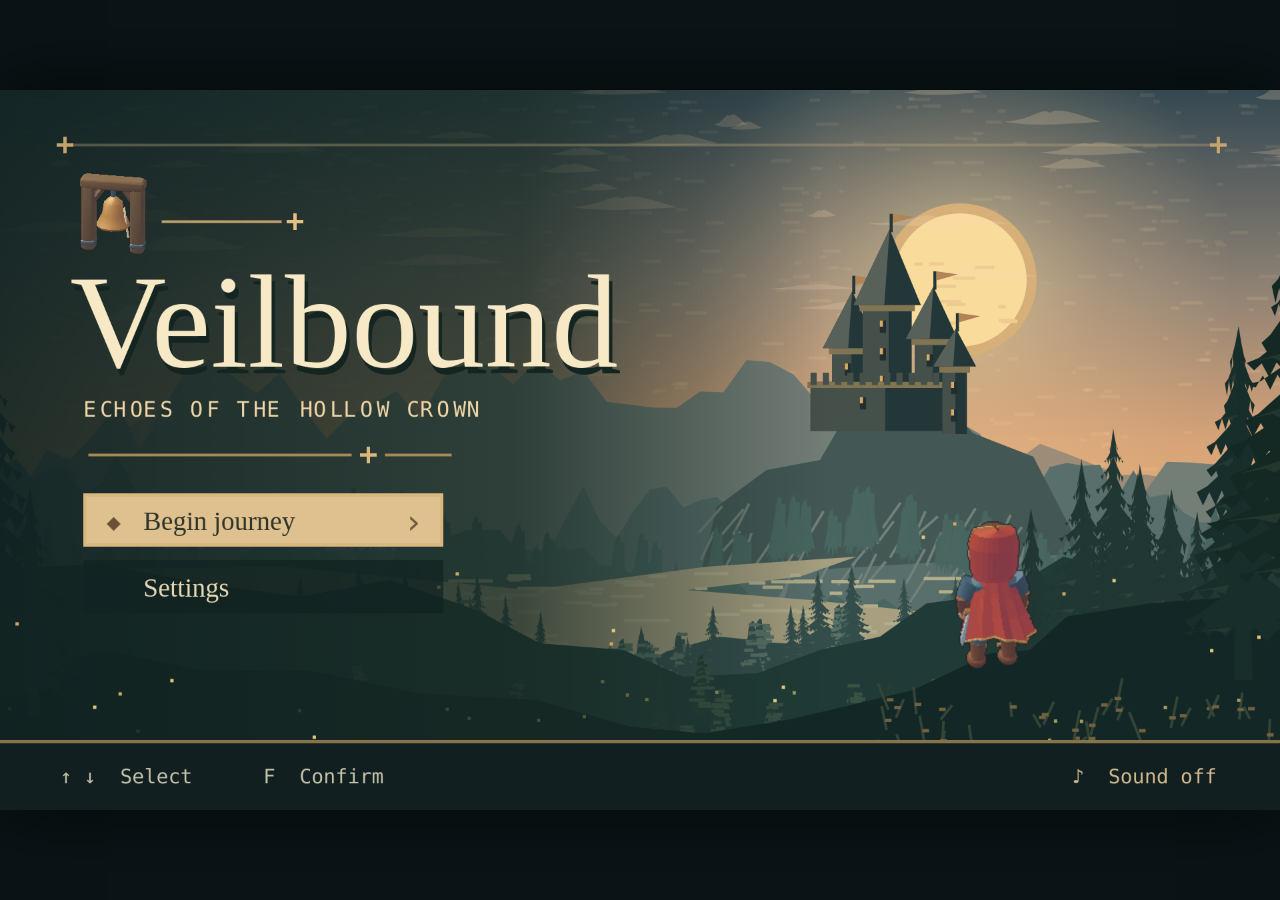
==== play/index.html @ 4f2dce42 "Publish Veilbound adventure and playable GitHub Pages site" ====
<!doctype html>
<html lang="en">
  <head>
    <meta charset="utf-8" />
    <meta
      name="viewport"
      content="width=device-width,initial-scale=1,viewport-fit=cover"
    />
    <meta name="theme-color" content="#10191c" />
    <title>Veilbound · Echoes of the Hollow Crown</title>
    <style>
      * {
        box-sizing: border-box;
      }
      html,
      body {
        margin: 0;
        width: 100%;
        height: 100%;
        background: #0a1316;
        color: #f1e4c2;
        overflow: hidden;
      }
      body {
        display: grid;
        place-items: center;
      }
      main {
        position: relative;
        width: min(100vw, 177.7778dvh);
        aspect-ratio: 16/9;
        box-shadow: 0 0 70px #0009;
      }
      #game {
        width: 100%;
        height: 100%;
        display: block;
        image-rendering: auto;
        touch-action: none;
        outline: none;
      }
      #hud-settings {
        position: absolute;
        left: 71.3%;
        top: 0;
        width: 6.4%;
        height: 12%;
        background: transparent;
        border: 1px solid transparent;
        border-radius: 4px;
        cursor: pointer;
      }
      #hud-settings:hover {
        background: #e7cb8f12;
      }
      #hud-settings:focus-visible {
        outline: 2px solid #e7cb8f;
        outline-offset: -3px;
      }
      #touch {
        display: none;
        position: fixed;
        inset: auto 1vw 1vh;
        pointer-events: none;
        justify-content: space-between;
        align-items: end;
      }
      #touch section {
        display: grid;
        grid-template-columns: repeat(3, min(11vw, 52px));
        gap: 2px;
      }
      #touch button {
        touch-action: none;
        pointer-events: auto;
        height: min(11vw, 48px);
        color: #fff4cd;
        background: #162328c9;
        border: 1px solid #b49c6c;
        border-radius: 5px;
        font: bold 16px Georgia;
      }
      #touch .gap {
        visibility: hidden;
      }
      @media (pointer: coarse) {
        body.playing #touch {
          display: flex;
        }
      }
      @media (pointer: coarse) and (orientation: portrait) {
        main {
          align-self: start;
          margin-top: 10vh;
        }
        #touch {
          bottom: 9vh;
        }
      }
      #preferences {
        --paper: #f5ecd8;
        --gold: #e4c590;
        --mute: #b7c3b7;
        --rule: #6a79634d;
        width: min(836px, calc(100vw - 36px));
        max-width: none;
        max-height: calc(100dvh - 26px);
        padding: 0;
        margin: auto;
        overflow: auto;
        color: var(--paper);
        color-scheme: dark;
        border: 1px solid #9a8963;
        border-radius: 6px;
        background: #172627;
        box-shadow:
          0 26px 90px #0009,
          inset 0 0 0 4px #263331;
        font:
          15px/1.4 "Avenir Next",
          "Segoe UI",
          system-ui,
          sans-serif;
      }
      #preferences::backdrop {
        background: #091316bb;
        backdrop-filter: blur(5px);
      }
      #preferences [hidden] {
        display: none;
      }
      #preferences button {
        font: inherit;
        color: inherit;
        cursor: pointer;
      }
      #preferences :focus-visible {
        outline: 2px solid #f7d99e;
        outline-offset: 3px;
      }
      .pref-header {
        position: relative;
        padding: 22px 28px 15px;
        border-bottom: 1px solid var(--rule);
      }
      .pref-wordmark,
      .pref-figure figcaption span {
        display: block;
        color: var(--gold);
        text-transform: uppercase;
        font-size: 10px;
        letter-spacing: 0.17em;
        font-weight: 650;
      }
      .pref-header h1 {
        font:
          38px/1.12 Georgia,
          serif;
        margin: 4px 0 0;
        letter-spacing: -0.035em;
      }
      .pref-close {
        position: absolute;
        top: 20px;
        right: 22px;
        width: 36px;
        height: 36px;
        background: none;
        border: 1px solid var(--rule);
        border-radius: 50%;
        font-size: 24px !important;
        line-height: 1 !important;
      }
      .pref-layout {
        display: grid;
        grid-template-columns: 0.82fr 1fr;
      }
      .pref-figure {
        margin: 0;
        min-height: 322px;
        position: relative;
        isolation: isolate;
        overflow: hidden;
        border-right: 1px solid var(--rule);
        background: #1b3437;
      }
      .pref-figure canvas {
        width: 100%;
        height: 100%;
        left: 0;
        top: 0;
        position: absolute;
        object-fit: cover;
      }
      .pref-figure figcaption {
        position: absolute;
        inset: auto 0 0;
        padding: 34px 22px 19px;
        background: linear-gradient(transparent, #102422de 75%);
        text-shadow: 0 1px 3px #0a1919;
      }
      .pref-figure figcaption strong {
        font:
          23px/1.3 Georgia,
          serif;
        display: block;
        margin-top: 3px;
      }
      .pref-controls {
        padding: 16px 27px 20px;
      }
      .pref-tabs {
        display: flex;
        gap: 22px;
        border-bottom: 1px solid var(--rule);
      }
      .pref-tabs button {
        padding: 8px 0 10px;
        color: var(--mute) !important;
        background: none;
        border: 0;
        border-bottom: 2px solid transparent;
      }
      .pref-tabs button[aria-selected="true"] {
        color: var(--gold) !important;
        border-color: var(--gold);
      }
      .pref-panel {
        display: grid;
        gap: 20px;
        padding-top: 22px;
      }
      #audio-panel,
      #game-panel {
        gap: 13px;
      }
      .pref-panel fieldset {
        border: none;
        padding: 0;
        margin: 0;
        min-width: 0;
      }
      .pref-panel legend {
        padding: 0;
        margin: 0 0 9px;
      }
      .pref-presets {
        display: grid;
        grid-template-columns: repeat(3, 1fr);
        background: #101e20;
        border: 1px solid #56675f;
        padding: 3px;
        border-radius: 5px;
      }
      .pref-presets label {
        position: relative;
        cursor: pointer;
      }
      .pref-presets input {
        opacity: 0;
        position: absolute;
        inset: 0;
        width: 100%;
        margin: 0;
        cursor: pointer;
      }
      .pref-presets span {
        display: block;
        padding: 7px 2px;
        border-radius: 3px;
        text-align: center;
        color: var(--mute);
        font-size: 14px;
      }
      .pref-presets input:checked + span {
        background: #d9bf8d;
        color: #24302a;
        font-weight: 650;
      }
      .pref-presets input:focus-visible + span {
        outline: 2px solid #fff1c7;
      }
      .pref-detail,
      .pref-toggle small {
        color: var(--mute);
        margin: 6px 0 0;
        font-size: 12px;
        display: block;
      }
      .pref-range {
        display: grid;
        gap: 4px;
      }
      .pref-range span,
      .pref-toggle,
      .pref-action {
        display: flex;
        justify-content: space-between;
        align-items: center;
        gap: 8px;
      }
      .pref-range output {
        color: var(--gold);
        font:
          12px/1.3 ui-monospace,
          monospace;
        font-variant-numeric: tabular-nums;
      }
      .pref-range input {
        width: 100%;
        margin: 0;
        height: 20px;
        appearance: none;
        background: transparent;
        cursor: pointer;
        --fill: 50%;
      }
      .pref-range input::-webkit-slider-runnable-track {
        height: 4px;
        border-radius: 2px;
        background: linear-gradient(
          to right,
          var(--gold) var(--fill),
          #405451 var(--fill)
        );
      }
      .pref-range input::-webkit-slider-thumb {
        appearance: none;
        width: 14px;
        height: 14px;
        border: 2px solid #f3dfb3;
        border-radius: 50%;
        background: #c6a774;
        margin-top: -5px;
      }
      .pref-range input::-moz-range-track {
        height: 4px;
        background: #405451;
      }
      .pref-range input::-moz-range-progress {
        height: 4px;
        background: var(--gold);
      }
      .pref-range input::-moz-range-thumb {
        background: var(--gold);
        border-color: #f3dfb3;
      }
      .pref-toggle {
        cursor: pointer;
        min-height: 32px;
      }
      .pref-toggle small {
        margin-top: 1px;
      }
      .pref-toggle input {
        flex: none;
        cursor: pointer;
        appearance: none;
        width: 35px;
        height: 20px;
        margin: 0;
        border: 1px solid #67766d;
        border-radius: 12px;
        background: #2b3b39;
        display: grid;
        align-items: center;
      }
      .pref-toggle input::after {
        content: "";
        width: 12px;
        height: 12px;
        margin-left: 3px;
        background: #b6bdb1;
        border-radius: 50%;
      }
      .pref-toggle input:checked {
        background: #ad9567;
        border-color: #d8bb87;
      }
      .pref-toggle input:checked::after {
        background: #fff1d4;
        transform: translateX(15px);
      }
      .pref-action,
      .pref-footer button {
        background: #253937;
        border: 1px solid #62766b;
        border-radius: 4px;
        padding: 7px 12px;
      }
      .pref-action:hover,
      .pref-close:hover {
        background: #364b43;
      }
      .pref-footer {
        display: flex;
        align-items: center;
        justify-content: space-between;
        gap: 12px;
        padding: 13px 26px;
        border-top: 1px solid var(--rule);
      }
      .pref-footer span {
        color: var(--mute);
        font-size: 12px;
      }
      .pref-footer button {
        min-width: 84px;
        background: #d9bf8d;
        border-color: #ecd4a6;
        color: #24302a !important;
        font-weight: 650 !important;
      }
      @media (max-width: 640px) {
        #preferences {
          width: min(440px, calc(100vw - 16px));
          max-height: calc(100dvh - 12px);
        }
        .pref-header {
          padding: 14px 18px 10px;
        }
        .pref-header h1 {
          font-size: 30px;
        }
        .pref-layout {
          grid-template-columns: 1fr;
        }
        .pref-figure {
          min-height: 0;
          height: clamp(74px, 18dvh, 140px);
          border-right: 0;
        }
        .pref-figure canvas {
          object-position: center 60%;
        }
        .pref-figure figcaption {
          padding: 16px;
        }
        .pref-figure figcaption strong {
          font-size: 19px;
        }
        .pref-controls {
          padding: 7px 18px 16px;
        }
        .pref-panel {
          gap: 14px;
          padding-top: 14px;
        }
        .pref-footer {
          padding: 9px 18px;
        }
      }
      @media (max-height: 540px) and (min-width: 641px) {
        .pref-header {
          padding: 10px 22px;
        }
        .pref-wordmark {
          display: none;
        }
        .pref-header h1 {
          font-size: 28px;
        }
        .pref-close {
          top: 7px;
        }
        .pref-controls {
          padding: 6px 20px 12px;
        }
        .pref-figure {
          min-height: 230px;
        }
        .pref-panel {
          padding-top: 10px;
          gap: 10px;
        }
        #audio-panel,
        #game-panel {
          gap: 6px;
        }
        .pref-footer {
          padding: 6px 20px;
        }
      }
    </style>
  </head>
  <body>
    <main>
      <canvas
        id="game"
        width="384"
        height="216"
        tabindex="0"
        aria-label="Veilbound, a keyboard, gamepad and touch action adventure"
      ></canvas>
      <button
        id="hud-settings"
        type="button"
        title="Settings"
        aria-label="Settings"
        hidden
      ></button>
    </main>
    <div id="touch">
      <section id="pad"></section>
      <section id="buttons"></section>
    </div>
    <dialog id="preferences" aria-labelledby="pref-title">
      <header class="pref-header">
        <span class="pref-wordmark" aria-hidden="true">✧ &nbsp; Veilbound</span>
        <h1 id="pref-title">Settings</h1>
        <button
          type="button"
          class="pref-close"
          data-command="back"
          aria-label="Close settings"
        >
          ×
        </button>
      </header>
      <div class="pref-layout">
        <figure class="pref-figure">
          <canvas
            id="pref-art"
            width="248"
            height="236"
            aria-label="Live view of Rowan at Mossbell Sanctuary"
          ></canvas>
          <figcaption>
            <span>Scene preview</span><strong>Mossbell Sanctuary</strong>
          </figcaption>
        </figure>
        <div class="pref-controls">
          <nav
            class="pref-tabs"
            role="tablist"
            aria-label="Settings categories"
          >
            <button
              type="button"
              id="graphics-tab"
              role="tab"
              aria-controls="graphics-panel"
              data-tab="graphics"
            >
              Graphics
            </button>
            <button
              type="button"
              id="audio-tab"
              role="tab"
              aria-controls="audio-panel"
              data-tab="audio"
            >
              Audio
            </button>
            <button
              type="button"
              id="game-tab"
              role="tab"
              aria-controls="game-panel"
              data-tab="game"
            >
              Gameplay
            </button>
          </nav>
          <section
            class="pref-panel"
            role="tabpanel"
            id="graphics-panel"
            aria-labelledby="graphics-tab"
          >
            <fieldset>
              <legend>Rendering quality</legend>
              <div class="pref-presets">
                <label
                  ><input type="radio" name="quality" value="classic" /><span
                    >Classic</span
                  ></label
                >
                <label
                  ><input type="radio" name="quality" value="balanced" /><span
                    >Balanced</span
                  ></label
                >
                <label
                  ><input type="radio" name="quality" value="high" /><span
                    >High</span
                  ></label
                >
              </div>
              <p class="pref-detail" id="quality-description"></p>
            </fieldset>
            <label class="pref-range"
              ><span>Brightness <output for="pref-brightness"></output></span>
              <input
                id="pref-brightness"
                type="range"
                data-option="brightness"
                min="75"
                max="125"
                step="1"
              />
            </label>
            <label class="pref-toggle"
              ><span
                >Atmospheric effects<small
                  >Drifting particles and weather</small
                ></span
              ><input type="checkbox" data-option="atmosphere"
            /></label>
          </section>
          <section
            class="pref-panel"
            role="tabpanel"
            id="audio-panel"
            aria-labelledby="audio-tab"
            hidden
          >
            <label class="pref-toggle"
              ><span>Enable sound</span
              ><input type="checkbox" data-option="sound"
            /></label>
            <label class="pref-range"
              ><span>Master volume <output for="pref-master"></output></span
              ><input
                id="pref-master"
                type="range"
                data-option="master"
                min="0"
                max="100"
                step="1"
            /></label>
            <label class="pref-range"
              ><span>Music <output for="pref-music"></output></span
              ><input
                id="pref-music"
                type="range"
                data-option="music"
                min="0"
                max="100"
                step="1"
            /></label>
            <label class="pref-range"
              ><span>Sound effects <output for="pref-sfx"></output></span
              ><input
                id="pref-sfx"
                type="range"
                data-option="sfx"
                min="0"
                max="100"
                step="1"
            /></label>
            <button type="button" class="pref-action" data-command="sample">
              Preview mix
            </button>
          </section>
          <section
            class="pref-panel"
            role="tabpanel"
            id="game-panel"
            aria-labelledby="game-tab"
            hidden
          >
            <label class="pref-toggle"
              ><span
                >Reduced motion<small
                  >Limit flashes and ambient animation</small
                ></span
              ><input type="checkbox" data-option="reduced"
            /></label>
            <label class="pref-toggle"
              ><span
                >Fast dialogue<small
                  >Show dialogue text immediately</small
                ></span
              ><input type="checkbox" data-option="fast"
            /></label>
            <button type="button" class="pref-action" data-command="bindings">
              Keyboard bindings <span aria-hidden="true">›</span>
            </button>
            <button type="button" class="pref-action" data-command="import">
              Import save <span aria-hidden="true">›</span>
            </button>
          </section>
        </div>
      </div>
      <footer class="pref-footer">
        <span id="pref-save" role="status"></span
        ><button type="button" data-command="back">Done</button>
      </footer>
    </dialog>
    <input hidden id="loadfile" type="file" accept=".json,application/json" />
    <script>
      "use strict";
      const cv = document.querySelector("canvas"),
        W = 384,
        H = 216,
        TAU = Math.PI * 2;
      const graphicsPresets = {
        classic: { name: "Classic", scale: 1, samples: 2, texture: 1 },
        balanced: { name: "Balanced", scale: 3, samples: 3, texture: 1 },
        high: { name: "High", scale: 5, samples: 5, texture: 2 },
      };
      let graphics = graphicsPresets.high;
      let g = cv.getContext("2d");
      g.imageSmoothingEnabled = false;
      const clamp = (n, a, b) => Math.max(a, Math.min(b, n)),
        dist = (a, b) => Math.hypot(a.x - b.x, a.y - b.y),
        unit = (x, y) => {
          let d = Math.hypot(x, y) || 1;
          return [x / d, y / d];
        },
        rng = (s) => () =>
          (s = (Math.imul(s, 1664525) + 1013904223) >>> 0) / 4294967296;
      function rect(x, y, w, h, c) {
        g.fillStyle = c;
        if (graphics.scale === 1)
          g.fillRect(Math.round(x), Math.round(y), Math.ceil(w), Math.ceil(h));
        else g.fillRect(x, y, w, h);
      }
      function poly(p, c) {
        g.fillStyle = c;
        g.beginPath();
        p.forEach(([x, y], i) => {
          if (graphics.scale === 1) {
            x = Math.round(x);
            y = Math.round(y);
          }
          if (i) g.lineTo(x, y);
          else g.moveTo(x, y);
        });
        g.closePath();
        g.fill();
      }
      function line(x, y, X, Y, c) {
        if (graphics.scale > 1) {
          g.strokeStyle = c;
          g.lineWidth = 0.8;
          g.beginPath();
          g.moveTo(x + 0.5, y + 0.5);
          g.lineTo(X + 0.5, Y + 0.5);
          g.stroke();
          return;
        }
        let n = Math.max(Math.abs(X - x), Math.abs(Y - y), 1);
        for (let i = 0; i <= n; i++)
          rect(x + ((X - x) * i) / n, y + ((Y - y) * i) / n, 1, 1, c);
      }
      function oval(x, y, rx, ry, c) {
        if (graphics.scale > 1 && rx > 0 && ry > 0) {
          g.fillStyle = c;
          g.beginPath();
          g.ellipse(x, y, rx, ry, 0, 0, TAU);
          g.fill();
          return;
        }
        for (let j = -Math.floor(ry); j <= ry; j++) {
          let w = Math.round(
            rx * Math.sqrt(Math.max(0, 1 - (j * j) / (ry * ry || 1))),
          );
          rect(x - w, y + j, w * 2 + 1, 1, c);
        }
      }
      function txt(
        s,
        x,
        y,
        c = "#f5eaca",
        n = 7,
        align = "left",
        font = "monospace",
      ) {
        g.font = n + "px " + font;
        g.fillStyle = c;
        g.textAlign = align;
        g.fillText(s, Math.round(x), Math.round(y));
        g.textAlign = "left";
      }
      function spaced(s, x, y, space, c, n = 6) {
        g.font = n + "px monospace";
        for (let a of s) {
          txt(a, x, y, c, n);
          x += g.measureText(a).width + space;
        }
      }
      function frame(x, y, w, h) {
        rect(x, y, w, h, "#111d22");
        rect(x + 1, y + 1, w - 2, h - 2, "#967d50");
        let lacquer = g.createLinearGradient(x, y, x + w * 0.4, y + h);
        lacquer.addColorStop(0, "#2a3c3c");
        lacquer.addColorStop(0.64, "#1b2c30");
        lacquer.addColorStop(1, "#17252a");
        g.fillStyle = lacquer;
        g.fillRect(x + 2, y + 2, w - 4, h - 4);
        rect(x + 5, y + 3, w - 10, 1, "#a595662b");
        rect(x + 5, y + h - 4, w - 10, 1, "#a5956636");
        for (let [X, Y] of [
          [x, y],
          [x + w - 3, y],
          [x, y + h - 3],
          [x + w - 3, y + h - 3],
        ])
          rect(X, Y, 3, 3, "#e0c18a");
      }
      function spark(x, y, c, n = 2) {
        rect(x - n, y, n * 2 + 1, 1, c);
        rect(x, y - n, 1, n * 2 + 1, c);
      }
      function wrap(s, w) {
        let out = [""];
        for (let a of s.split(" ")) {
          let i = out.length - 1;
          if ((out[i] + " " + a).trim().length > w) out.push(a);
          else out[i] = (out[i] + " " + a).trim();
        }
        return out;
      }
      const toolsList = [
        "Gale Disc",
        "River Boots",
        "Lodestone Gauntlet",
        "Prism Lens",
        "Wraith Mantle",
        "Echo Chime",
        "Stillglass",
        "Cinder Rod",
        "Rootbind Staff",
        "Dawnsteel",
        "Burst Satchel",
      ];
      const descriptions = [
        "A returning blade cuts vines, rings nodes and collects drops.",
        "Swim freely. Activate for a burst against currents.",
        "Pull metal weights or draw yourself to iron anchors.",
        "Illuminate veiled paths and charge aligned receivers.",
        "Cross a marked spectral wall in a single stride.",
        "Echoes reveal stepping stones and silence singers.",
        "Halt marked gears and foes for four seconds.",
        "Fire bolts melt blue ice and kindle braziers.",
        "Grow a bridge from a living root for eight seconds.",
        "Your restored sword reflects bright bolts and cuts Crown glass.",
        "Burst charges open cracked masonry. Pots replenish charges.",
      ];
      const names = [
        "Mossbell Sanctuary",
        "Sunken Aqueduct",
        "Emberglass Foundry",
        "Skyglass Observatory",
        "Thornwake Manor",
        "Drowned Choir",
        "Ashen Hourworks",
        "Frostbound Reliquary",
        "The Inverted Garden",
        "Hollow Crown Citadel",
      ];
      const bosses = [
        "The Briar Cantor",
        "Sluicejaw",
        "The Cinder Colossus",
        "The Helio Warden",
        "Lady Brambleveil",
        "The Abyssal Chorister",
        "The Pendulum Tyrant",
        "The Pale Archivist",
        "The Upside-Down Saint",
        "The Regent of Ash",
      ];
      const minis = [
        "Lodgebark Knight",
        "Reservoir Pike",
        "Kiln Bastion",
        "Silver Parallax",
        "The Empty Marshal",
        "Three Mute Masks",
        "Minutehand Duelist",
        "Rimeback Elk",
        "Twin Gardeners",
        "Crownshield Vassal",
      ];
      const lore = [
        "A seed remembers every branch it fell from.",
        "The waterwheel sings again beneath the town.",
        "Cold sparks settle on the old iron roads.",
        "Four bells answer. The great rifts are awake.",
        "A door opens where the portrait used to hang.",
        "The drowned bells sound across both shores.",
        "A lost minute returns to the village clock.",
        "Water trickles through the northern archive.",
        "A root reaches the ruins of the royal court.",
        "The last fragment comes free. The Crown falls silent.",
      ];
      const dungeonColors = [
        ["#273e32", "#48674c", "#aac277"],
        ["#1c3743", "#385c69", "#8ed1c9"],
        ["#402f31", "#745043", "#ffa65a"],
        ["#343954", "#585a79", "#f8d994"],
        ["#342b39", "#60485c", "#e2a3ae"],
        ["#203044", "#344d68", "#7ce1de"],
        ["#3c3230", "#675744", "#e3bf73"],
        ["#2c404e", "#536c7c", "#c4f4f0"],
        ["#303848", "#4f6259", "#b9e7a0"],
        ["#372c40", "#654557", "#ffcc80"],
      ];
      const places = [
        "Orchard Weald",
        "Glassmere Marsh",
        "Emberfall Ridge",
        "Starling Summit",
        "Westwind Fields",
        "Bellwick Village",
        "Harrow Cemetery",
        "Kingscourt",
        "Saffron Dunes",
        "Saltwind Coast",
        "Reedwater Bend",
        "Lantern Bluff",
      ];
      const gloam = [
        "Thornwake Wood",
        "Choirfen",
        "The Ashworks",
        "Shardpeak",
        "Upside-Down Grove",
        "Hushwick",
        "The Pale Stacks",
        "Hollow Court",
        "Cinder Wastes",
        "The Drowned Strand",
        "Ghostwater Cut",
        "Lastlight Bluff",
      ];
      const sites = [0, 1, 2, 3, 0, 1, 2, 6, 4, 7],
        residents = ["Pella", "Oren", "Fenn", "Isla", "Marn", "Tess"],
        homes = [0, 1, 2, 3, 4, 5],
        errands = [8, 9, 10, 11, 6, 7],
        tokens = [
          "orchard ledger",
          "lost reed flute",
          "copper spindle",
          "star chart",
          "mill key",
          "bell ribbon",
        ];
      const enemies = [
        "Acorn Lancer",
        "Needle Moth",
        "Silt Skipper",
        "Reed Piper",
        "Coal Tusk",
        "Forge Mite",
        "Glass Kite",
        "Sun Scribe",
        "Bramble Hound",
        "Veiled Steward",
        "Choir Lamprey",
        "Mute Cantor",
        "Cog Wasp",
        "Brass Courier",
        "Frost Hart",
        "Rime Burrower",
        "Root Wrestler",
        "Petal Hexer",
        "Ash Cavalier",
        "Crown Wisp",
        "Dune Ram",
        "Salt Archer",
        "Mire Auger",
        "Lantern Leech",
        "Grave Tinker",
        "Cairn Keeper",
        "Hush Mender",
        "Thistle Drake",
      ];
      const layouts = [
          [1, 3],
          [0, 3],
          [1, 2],
          [0, 2],
          [2, 2],
          [3, 2],
          [3, 1],
          [2, 1],
          [1, 1],
          [0, 1],
          [1, 0],
          [2, 0],
        ],
        edges = [
          [0, 1],
          [0, 2],
          [1, 3],
          [2, 3],
          [2, 4],
          [4, 5],
          [5, 6],
          [6, 7],
          [7, 8],
          [8, 9],
          [9, 3],
          [8, 10],
          [10, 11],
          [7, 4],
        ];
      const rooms = [
        "Threshold",
        "Survey alcove",
        "First lesson",
        "Key gallery",
        "Lock hall",
        "The warder",
        "Treasury",
        "Instrument hall",
        "Great lock",
        "Hidden stair",
        "Last vigil",
        "Heart chamber",
      ];
      const mechanisms = [
        "seed wheel",
        "sluice",
        "coolant valve",
        "mirror",
        "portrait",
        "choir bell",
        "escapement",
        "weight cradle",
        "gravity node",
        "veil dial",
      ];
      const colors = [
        "#92cc78",
        "#84d4db",
        "#efa264",
        "#f8dc88",
        "#db9aaf",
        "#69d4ce",
        "#e5bd78",
        "#ade0e8",
        "#b7d791",
        "#f9c690",
        "#f7a474",
      ];
      const bossHints = [
        "Ring both seed nodes with the disc.",
        "Change the sluice while the beast is in the basin.",
        "Bait the charge into a glowing coolant valve.",
        "Turn both mirrors, then focus the lens.",
        "Pass a spectral double with the mantle.",
        "Chime when the hidden choir calls.",
        "Freeze the pendulum during its swing.",
        "Melt both moving ice wards.",
        "Grow roots at the shifting heart node.",
        "Reflect a bright bolt with Dawnsteel.",
      ];
      const baseKeys = {
        up: ["KeyW", "ArrowUp"],
        down: ["KeyS", "ArrowDown"],
        left: ["KeyA", "ArrowLeft"],
        right: ["KeyD", "ArrowRight"],
        attack: ["KeyJ", "KeyZ"],
        shield: ["KeyK", "KeyX"],
        dodge: ["Space"],
        slot1: ["KeyQ"],
        slot2: ["KeyE"],
        act: ["KeyF", "Enter"],
        inventory: ["Tab"],
        map: ["KeyM"],
        pause: ["Escape"],
      };
      const blank = () => ({
        version: 1,
        world: 0,
        area: 5,
        d: -1,
        r: 0,
        cave: "",
        x: 192,
        y: 148,
        hp: 8,
        max: 8,
        magic: 100,
        mp: 100,
        cash: 0,
        ammo: 4,
        cap: 6,
        items: [],
        slots: [-1, -1],
        done: [],
        flags: {},
        dg: names.map(() => ({ keys: 0, flags: {}, seen: [] })),
        seen: [],
        bells: [],
        notes: {},
        quests: Array(6).fill(0),
        journal: [
          "Ione left her lantern at Bellwick. Seek the first seal in Orchard Weald, northwest of the village.",
        ],
        cp: [0, 5, -1, 0, "", 192, 148],
        end: false,
      });
      let S = blank(),
        p = {},
        scene = {},
        tick = 0,
        mode = "title",
        menu = "pause",
        sel = 0,
        page = 0,
        selectedItem = 0,
        notice = "",
        noticeTime = 0,
        dialog = null,
        after = null,
        flash = 0,
        hitstop = 0,
        held = new Set(),
        pressed = new Set(),
        touch = new Set(),
        padHeld = new Set(),
        bindAction = null,
        opts = {
          quality: "high",
          atmosphere: true,
          brightness: 100,
          master: 100,
          music: 35,
          sfx: 55,
          sound: false,
          reduced: false,
          fast: false,
          keys: structuredClone(baseKeys),
        },
        saved = false,
        storageOK = true,
        hot = [],
        particles = Array.from({ length: 120 }, () => ({ t: 0 })),
        pi = 0,
        roomCache = null,
        titleCache = null,
        clockTime = 0;
      const KEY = "veilbound.chronicle.1";
      function soundSave() {
        try {
          localStorage.setItem(KEY + ".settings", JSON.stringify(opts));
          return true;
        } catch {
          return false;
        }
      }
      function valid(v) {
        if (
          !(
            v?.version === 1 &&
            Array.isArray(v.dg) &&
            v.dg.length === 10 &&
            v.dg.every(
              (d) =>
                Number.isInteger(d.keys) && d.flags && Array.isArray(d.seen),
            ) &&
            [v.flags, v.notes].every((x) => x && typeof x === "object") &&
            [
              v.items,
              v.slots,
              v.done,
              v.seen,
              v.bells,
              v.quests,
              v.journal,
              v.cp,
            ].every(Array.isArray) &&
            v.cp.length === 7 &&
            [0, 1].includes(v.world) &&
            Number.isInteger(v.area) &&
            v.area >= 0 &&
            v.area < 12 &&
            Number.isInteger(v.d) &&
            v.d >= -1 &&
            v.d < 10 &&
            Number.isInteger(v.r) &&
            v.r >= 0 &&
            v.r < 12 &&
            [v.x, v.y, v.hp, v.magic, v.max, v.mp, v.cash, v.ammo, v.cap].every(
              Number.isFinite,
            )
          )
        )
          return false;
        if (
          !Number.isInteger(v.max) ||
          v.max < 1 ||
          v.max > 1000 ||
          v.hp < 0 ||
          v.hp > v.max ||
          v.mp < 1 ||
          v.cap < 0 ||
          v.cash < 0 ||
          v.ammo < 0 ||
          v.ammo > v.cap ||
          v.quests.some((q) => !Number.isInteger(q) || q < 0 || q > 3) ||
          !v.cp.filter((_, i) => i !== 4).every(Number.isFinite) ||
          typeof v.cave !== "string" ||
          !["", "vault"].includes(v.cave) ||
          !["", "vault"].includes(v.cp[4]) ||
          v.bells.some((k) => !Number.isInteger(k) || k < 0 || k >= 24) ||
          v.dg.some(
            (d) =>
              d.keys < 0 ||
              d.seen.some((r) => !Number.isInteger(r) || r < 0 || r >= 12),
          )
        )
          return false;
        return (
          v.items.every((i) => Number.isInteger(i) && i >= 0 && i < 11) &&
          v.slots.length === 2 &&
          v.slots.every((i) => i === -1 || v.items.includes(i)) &&
          v.done.every((i) => Number.isInteger(i) && i >= 0 && i < 10) &&
          v.journal.every((x) => typeof x === "string") &&
          v.quests.length === 6 &&
          [0, 1].includes(v.cp[0]) &&
          v.cp[1] >= 0 &&
          v.cp[1] < 12 &&
          v.cp[2] >= -1 &&
          v.cp[2] < 10 &&
          v.cp[3] >= 0 &&
          v.cp[3] < 12
        );
      }
      try {
        let o = JSON.parse(localStorage.getItem(KEY + ".settings"));
        if (o) opts = { ...opts, ...o, keys: { ...baseKeys, ...o.keys } };
        if (!Object.hasOwn(graphicsPresets, opts.quality))
          opts.quality = "high";
        for (const [key, min, max, initial] of [
          ["brightness", 75, 125, 100],
          ["master", 0, 100, 100],
          ["music", 0, 100, 35],
          ["sfx", 0, 100, 55],
        ])
          opts[key] = Number.isFinite(opts[key])
            ? clamp(opts[key], min, max)
            : initial;
        saved = valid(JSON.parse(localStorage.getItem(KEY)));
      } catch {}
      function log(s) {
        if (!S.journal.includes(s)) S.journal.push(s);
      }
      function save() {
        S.x = p.x;
        S.y = p.y;
        try {
          localStorage.setItem(KEY, JSON.stringify(S));
          saved = true;
          return true;
        } catch {
          storageOK = false;
          toast("Storage unavailable · export from Pause");
          return false;
        }
      }
      function checkpoint() {
        S.cp = [S.world, S.area, S.d, S.r, S.cave, p.x, p.y];
        save();
      }
      function toast(s) {
        notice = s;
        noticeTime = 180;
      }
      function say(w, s, fn) {
        dialog = { w, s, age: 0 };
        after = fn || null;
        mode = "talk";
        held.clear();
      }
      function finishTalk() {
        mode = "play";
        dialog = null;
        const fn = after;
        after = null;
        if (fn) fn();
      }
      function burst(x, y, c, n = 8) {
        if (opts.reduced) n = Math.min(3, n);
        for (let i = 0; i < n; i++) {
          let q = particles[pi++ % particles.length];
          Object.assign(q, {
            x,
            y,
            vx: (Math.random() - 0.5) * 1.8,
            vy: Math.random() * -1.5,
            c,
            t: 12 + Math.random() * 13,
          });
        }
      }
      function readAction(code) {
        return Object.keys(opts.keys).find((k) => opts.keys[k].includes(code));
      }
      function down(a) {
        if (!held.has(a)) pressed.add(a);
        held.add(a);
        wake();
      }
      const rawKeys = new Set();
      function syncHeld() {
        held = new Set([
          ...Array.from(rawKeys, readAction).filter(Boolean),
          ...touch,
          ...padHeld,
        ]);
      }
      addEventListener("keydown", (e) => {
        if (
          preferences.open ||
          (e.target === hudSettings && ["Enter", "Space"].includes(e.code))
        )
          return;
        if (bindAction) {
          e.preventDefault();
          for (const k in opts.keys)
            opts.keys[k] = opts.keys[k].filter((v) => v !== e.code);
          opts.keys[bindAction] = [e.code];
          bindAction = null;
          soundSave();
          return;
        }
        let a = readAction(e.code);
        if (a) {
          e.preventDefault();
          if (!e.repeat) {
            down(a);
            rawKeys.add(e.code);
          }
        }
      });
      addEventListener("keyup", (e) => {
        rawKeys.delete(e.code);
        syncHeld();
      });
      function clearInput() {
        held.clear();
        pressed.clear();
        rawKeys.clear();
        touch.clear();
        padHeld.clear();
      }
      function pause() {
        if (mode === "play") {
          openMenu("pause");
        }
        clearInput();
        if (ac) ac.suspend();
      }
      addEventListener("blur", pause);
      document.addEventListener("visibilitychange", () => {
        if (document.hidden) pause();
      });
      for (const [id, arr] of [
        [
          "pad",
          [
            [null, ""],
            ["up", "▲"],
            [null, ""],
            ["left", "◀"],
            ["down", "▼"],
            ["right", "▶"],
          ],
        ],
        [
          "buttons",
          [
            ["slot1", "Q"],
            ["slot2", "E"],
            ["inventory", "Bag"],
            ["shield", "◈"],
            ["act", "F"],
            ["attack", "⚔"],
            ["map", "Map"],
            ["dodge", "↠"],
            ["pause", "Ⅱ"],
          ],
        ],
      ])
        for (const [a, s] of arr) {
          let b = document.createElement("button");
          b.textContent = s;
          if (!a) b.className = "gap";
          else {
            b.setAttribute("aria-label", a);
            b.onpointerdown = (e) => {
              e.preventDefault();
              b.setPointerCapture(e.pointerId);
              touch.add(a);
              down(a);
            };
            b.onlostpointercapture = b.onpointerup = () => {
              touch.delete(a);
              syncHeld();
            };
          }
          document.getElementById(id).append(b);
        }
      function gamepad() {
        let gp = navigator.getGamepads?.()[0];
        if (!gp) {
          if (padHeld.size) {
            padHeld.clear();
            syncHeld();
          }
          return;
        }
        let next = new Set();
        [
          "attack",
          "dodge",
          "act",
          "slot1",
          "shield",
          "slot2",
          "inventory",
          "map",
          null,
          "pause",
          null,
          null,
          "up",
          "down",
          "left",
          "right",
        ].forEach((a, i) => {
          if (a && gp.buttons[i]?.pressed) next.add(a);
        });
        let [x, y] = gp.axes;
        if (x < -0.4) next.add("left");
        if (x > 0.4) next.add("right");
        if (y < -0.4) next.add("up");
        if (y > 0.4) next.add("down");
        for (let a of next) if (!padHeld.has(a)) pressed.add(a);
        padHeld = next;
        syncHeld();
      }
      let ac = null,
        nextBeat = 0,
        beat = 0;
      function wake() {
        if (!opts.sound || document.hidden) return;
        try {
          ac ||= new AudioContext();
          if (ac.state === "suspended") return ac.resume().catch(() => {});
        } catch {}
      }
      const audioBuses = new WeakMap();
      function mixer() {
        let mix = audioBuses.get(ac);
        if (mix) return mix;
        const compressor = ac.createDynamicsCompressor();
        compressor.threshold.value = -13;
        compressor.knee.value = 9;
        compressor.ratio.value = 3;
        compressor.attack.value = 0.007;
        compressor.release.value = 0.17;
        mix = {
          music: ac.createGain(),
          sfx: ac.createGain(),
          master: ac.createGain(),
        };
        for (const channel of ["music", "sfx"]) {
          mix[channel].gain.value = opts[channel] / 100;
          mix[channel].connect(compressor);
        }
        mix.master.gain.value = opts.sound ? opts.master / 100 : 0;
        compressor.connect(mix.master);
        mix.master.connect(ac.destination);
        audioBuses.set(ac, mix);
        return mix;
      }
      function syncMixer() {
        if (!ac || ac.state === "closed") return;
        const mix = mixer(),
          now = ac.currentTime;
        for (const channel of ["master", "music", "sfx"]) {
          const param = mix[channel].gain,
            gain =
              channel === "master" && !opts.sound ? 0 : opts[channel] / 100;
          if (typeof param.cancelAndHoldAtTime === "function")
            param.cancelAndHoldAtTime(now);
          else {
            const value = param.value;
            param.cancelScheduledValues(now);
            param.setValueAtTime(value, now);
          }
          param.linearRampToValueAtTime(gain, now + 0.025);
        }
      }
      async function previewAudio(channel) {
        if (!opts.sound) return;
        await wake();
        if (!preferences.open || !opts.sound) return;
        if (channel !== "sfx") {
          chimeNote(293.66, 0.7, 0.16, true);
          chimeNote(369.99, 0.55, 0.12, true, 0.17);
          chimeNote(440, 0.65, 0.13, true, 0.32);
        }
        if (channel !== "music")
          tone(
            698.46,
            0.22,
            "triangle",
            0.12,
            false,
            channel === "sfx" ? 0 : 0.71,
            440,
          );
      }
      function tone(
        f,
        d,
        type = "sine",
        v = 0.13,
        music = false,
        delay = 0,
        end = f,
      ) {
        if (
          !opts.sound ||
          !ac ||
          ac.state !== "running" ||
          (music ? opts.music : opts.sfx) === 0
        )
          return;
        let o = ac.createOscillator(),
          a = ac.createGain(),
          t = ac.currentTime + delay;
        o.type = type;
        o.frequency.setValueAtTime(f, t);
        o.frequency.exponentialRampToValueAtTime(Math.max(20, end), t + d);
        a.gain.setValueAtTime(0.0001, t);
        a.gain.linearRampToValueAtTime(Math.max(0.0002, v), t + 0.009);
        a.gain.exponentialRampToValueAtTime(0.0001, t + d);
        o.connect(a);
        a.connect(mixer()[music ? "music" : "sfx"]);
        o.start(t);
        o.stop(t + d + 0.01);
      }
      function cue(kind) {
        const seq =
          kind === "win"
            ? [0, 4, 7, 12, 11, 16]
            : kind === "find"
              ? [0, 7, 12, 16]
              : [0, 5, 9];
        seq.forEach((v, i) =>
          tone(294 * 2 ** (v / 12), 0.4, "sine", 0.16, false, i * 0.09),
        );
      }
      // Layered percussion and tuned overtones share the user's existing audio controls.
      let rustleBuffer = null;
      function rustle(seconds, frequency, gain, music = false, delay = 0) {
        let volume = music ? opts.music : opts.sfx;
        if (!opts.sound || !volume || !ac || ac.state !== "running") return;
        if (!rustleBuffer || rustleBuffer.sampleRate !== ac.sampleRate) {
          rustleBuffer = ac.createBuffer(
            1,
            Math.ceil(ac.sampleRate * 1.5),
            ac.sampleRate,
          );
          let data = rustleBuffer.getChannelData(0),
            r = rng(901);
          for (let j = 0; j < data.length; j++) data[j] = r() * 2 - 1;
        }
        let source = ac.createBufferSource(),
          filter = ac.createBiquadFilter(),
          env = ac.createGain(),
          t = ac.currentTime + delay;
        source.buffer = rustleBuffer;
        filter.type = "bandpass";
        filter.frequency.setValueAtTime(frequency, t);
        filter.frequency.exponentialRampToValueAtTime(
          Math.max(80, frequency * 0.43),
          t + seconds,
        );
        filter.Q.value = 0.78;
        env.gain.setValueAtTime(0.0001, t);
        env.gain.linearRampToValueAtTime(
          Math.max(0.0002, gain),
          t + Math.min(0.018, seconds * 0.2),
        );
        env.gain.exponentialRampToValueAtTime(0.0001, t + seconds);
        source.connect(filter);
        filter.connect(env);
        env.connect(mixer()[music ? "music" : "sfx"]);
        source.start(t);
        source.stop(t + seconds + 0.015);
      }
      function chimeNote(f, length, gain, music = false, delay = 0) {
        tone(f, length, "sine", gain, music, delay);
        tone(f * 2.01, length * 0.53, "sine", gain * 0.26, music, delay);
        tone(f * 2.73, length * 0.26, "sine", gain * 0.13, music, delay);
      }
      function instrumentSound(i) {
        let f = [448, 246, 134, 698, 294, 523, 392, 233, 330, 440, 110][i];
        if ([3, 5, 6].includes(i)) chimeNote(f, 0.55, 0.13);
        else if (i === 1 || i === 4) {
          rustle(0.24, i === 1 ? 1450 : 920, 0.22);
          tone(f, 0.2, "sine", 0.1, false, 0, f * 1.3);
        } else if (i === 2) {
          tone(f, 0.22, "triangle", 0.14, false, 0, f * 1.51);
          tone(f * 2.04, 0.18, "sine", 0.055, false, 0.02);
        } else if (i === 8) {
          tone(f, 0.22, "triangle", 0.11);
          tone(f * 1.5, 0.29, "sine", 0.075, false, 0.08);
        } else {
          rustle(0.12, i === 7 ? 2300 : 1150, 0.2);
          tone(f, 0.12, "triangle", 0.1, false, 0, f * 0.62);
        }
      }
      function music() {
        if (
          !ac ||
          !opts.sound ||
          document.hidden ||
          ac.state !== "running" ||
          mode === "menu" ||
          ac.currentTime < nextBeat
        )
          return;
        const d = S.d,
          gloam = S.world === 1,
          bar = Math.floor(beat / 8) % 4,
          step = beat % 8;
        const notes = gloam
            ? [0, 2, 3, 5, 7, 8, 10, 12, 14, 15]
            : [0, 2, 4, 5, 7, 9, 11, 12, 14, 16],
          phrase = [
            [2, -1, 4, 6, 5, -1, 4, -1],
            [1, -1, 3, 4, 2, -1, 1, 0],
            [4, 5, 7, -1, 6, 4, -1, 2],
            [3, -1, 2, 1, 0, -1, -1, -1],
          ],
          roots = [0, -5, -3, -7],
          root =
            d >= 0
              ? 146.83 * 2 ** ([0, -2, -5, 4, -3, 2, -1, 5, 0, -5][d] / 12)
              : gloam
                ? 146.83
                : 164.81;
        let boss =
            S.d >= 0 && S.r === 11 && scene.mobs?.some((m) => m.big === 2),
          pulse = boss ? 0.228 : d >= 0 ? 0.34 : gloam ? 0.42 : 0.355,
          degree = phrase[bar][step],
          choir = [1, 3, 5, 7].includes(d);
        if (degree >= 0) {
          let f = root * 2 ** (notes[degree] / 12),
            dur = pulse * (step === 0 || step === 4 ? 2.15 : 1.25);
          if (choir || (gloam && d < 0)) {
            tone(f, dur, "sine", 0.106, true);
            tone(f * 0.998, dur * 0.95, "triangle", 0.031, true, 0.013);
            tone(f * 2, dur * 0.6, "sine", 0.021, true, 0.024);
          } else if (d === 0 || d < 0) {
            tone(f, dur, "triangle", 0.095, true);
            tone(f * 2, dur * 0.42, "sine", 0.042, true, 0.006);
          } else chimeNote(f, dur, 0.09, true);
        }
        let bass = (root / 2) * 2 ** (roots[bar] / 12);
        if (step === 0 || (boss && step === 4)) {
          tone(bass, pulse * 3.35, "triangle", 0.09, true);
          tone(bass * 1.5, pulse * 3.5, "sine", 0.045, true, 0.018);
        }
        if (step % 2 === 1 && d !== 5) {
          let pluck = bass * 2 ** ([12, 19, 16, 19][Math.floor(step / 2)] / 12);
          tone(pluck, pulse * 0.87, "sine", 0.055, true, 0.034);
        }
        if (boss || [2, 6, 9].includes(d)) {
          if (step === 0 || step === 5) {
            tone(85, 0.13, "sine", 0.105, true, 0, 43);
            rustle(0.08, 640, 0.07, true);
          }
          if (step % 2) rustle(0.055, d === 6 ? 2900 : 1750, 0.05, true);
        }
        if (beat % 16 === 4) {
          if ((d < 0 && [1, 9, 10].includes(S.area)) || [1, 5].includes(d)) {
            tone(575, 0.13, "sine", 0.033, true, 0.12, 417);
            rustle(0.48, 900, 0.035, true);
          } else if ([3, 7].includes(d) || (d < 0 && [3, 11].includes(S.area)))
            rustle(1.05, 780, 0.052, true);
          else if (d < 0 && !gloam) {
            tone(1240, 0.085, "sine", 0.036, true, 0, 1530);
            tone(1430, 0.13, "sine", 0.028, true, 0.14, 1120);
          } else if (d >= 0) chimeNote(root * 2, 0.72, 0.032, true, 0.1);
        }
        beat++;
        nextBeat = ac.currentTime + pulse;
      }
      function sealMark(x, y, id, r, c) {
        let n = [6, 5, 4, 8, 4, 6, 8, 6, 5, 9][id],
          step = id === 2 || id === 4 ? 1 : 2;
        for (let j = 0; j < n; j++) {
          let a = (j * TAU) / n - Math.PI / 2,
            b = ((j + step) * TAU) / n - Math.PI / 2;
          line(
            x + Math.cos(a) * r,
            y + Math.sin(a) * r * 0.58,
            x + Math.cos(b) * r,
            y + Math.sin(b) * r * 0.58,
            c,
          );
        }
      }
      function caveArch(x, y) {
        groundShadow(x, y, 14, 4);
        stamp("cave-mouth/" + S.world, x, y, 1, 1, () => {
          let m = new Miniature(),
            mat = S.world ? "obsidian" : "steel";
          m.panel(
            [
              [-12, 0, -0.6],
              [-11, 10, -0.6],
              [-6, 17, -0.6],
              [2, 18, -0.6],
              [10, 12, -0.6],
              [12, 0, -0.6],
            ],
            "ink",
            0.2,
          );
          for (let j = 0; j < 10; j++) {
            let a = (j * Math.PI) / 9,
              X = Math.cos(a) * 10,
              Y = Math.sin(a) * 14;
            m.orb(
              X,
              Y + 0.3,
              0,
              3.8 + Math.sin(j * 1.3) * 0.85,
              3.6,
              3.3,
              mat,
              7,
            );
          }
          bevelBox(m, 0, 0.1, 1.9, 18.4, 1.4, 6.2, mat);
          for (let j = 0; j < 4; j++)
            m.orb(
              -6 + j * 2.6,
              15 + (j % 2),
              0,
              1.9,
              1.1,
              1.7,
              S.world ? "plum" : "moss",
              7,
            );
          renderMiniature(m, 0.08);
        });
      }
      function dungeonSet(d) {
        let props = [
          ["trellis", "stores"],
          ["nets", "stores"],
          ["kiln", "stores"],
          ["beacon", "archive"],
          ["bench", "archive"],
          ["memorialStone", "bench"],
          ["stores", "kiln"],
          ["archive", "obelisk"],
          ["trellis", "memorialStone"],
          ["obelisk", "archive"],
        ][d];
        for (let k = 0; k < 2; k++) {
          let x = k ? 348 : 36,
            y = k ? 149 : 91;
          groundShadow(x, y, 10, 3);
          stamp(
            "side-alcove/" + props[k] + "/" + (d >= 4),
            x,
            y,
            0.82,
            k ? -1 : 1,
            () => fieldDressing(props[k], d >= 4),
          );
        }
        if (S.r === 11 || S.r === 6) {
          let hi = dungeonColors[d][2];
          sealMark(192, 123, d, S.r === 11 ? 51 : 29, hi + "52");
          for (let j = 0; j < 20; j++) {
            let a = (j * TAU) / 20;
            rect(
              192 + Math.cos(a) * 57,
              123 + Math.sin(a) * 33,
              2,
              1,
              hi + "51",
            );
          }
        }
      }
      function lampLight(x, y, r, color) {
        let gradient = g.createRadialGradient(x, y, 1, x, y, r);
        gradient.addColorStop(0, color + "48");
        gradient.addColorStop(0.34, color + "28");
        gradient.addColorStop(1, color + "00");
        g.fillStyle = gradient;
        g.fillRect(x - r, y - r, r * 2, r * 2);
      }
      function flameArt(x, y, blue) {
        let phase = opts.reduced ? 1 : Math.floor(tick / 7 + x) % 4,
          wave = [0, 1, 0, -1][phase],
          col = blue ? "#8bd7ca" : "#ffbd72";
        lampLight(x, y, 16 + wave, col);
        rect(x - 1, y + 2, 3, 5, "#6d6255");
        poly(
          [
            [x - 3, y + 2],
            [x - 2, y - 2],
            [x, y - 5 + wave],
            [x + 1, y - 2],
            [x + 2, y - 4 - wave],
            [x + 3, y + 1],
            [x + 1, y + 3],
          ],
          col,
        );
        rect(x - 1, y, 2, 2, blue ? "#edffe1" : "#fff2b3");
      }
      function projectileArt(q) {
        let x = q.x,
          y = q.y - 4,
          age = opts.reduced ? 0 : q.age || 0,
          [dx, dy] = unit(q.vx, q.vy);
        if (q.hostile || q.reflect) {
          let col = q.bright ? "#ffe6a0" : "#e58b78";
          line(x - dx * 6, y - dy * 6, x, y, col + "99");
          oval(x, y, 2, 2, col);
          rect(x, y, 1, 1, "#fff3c3");
          return;
        }
        if (q.i === 7) {
          line(x - dx * 9, y - dy * 9, x, y, "#d6784f");
          line(x - dx * 6, y - dy * 6, x, y, "#f1a357");
          oval(x, y, 2, 2, "#ffd77c");
          rect(x, y, 1, 1, "#fff4bc");
        } else if (q.i === 3) {
          line(x - dx * 14, y - dy * 14, x, y, "#a5d7ce");
          line(x - dx * 9 - dy, y - dy * 9 + dx, x - dy, y + dx, "#d2a9d3");
          spark(x, y, "#fff3c5", 2);
        } else if (q.i === 0) {
          g.save();
          g.translate(
            graphics.scale === 1 ? Math.round(x) : x,
            graphics.scale === 1 ? Math.round(y) : y,
          );
          g.rotate(((age % 12) * TAU) / 12);
          glyph(0, 0, 0, 0.72);
          g.restore();
        } else {
          glyph(
            x,
            y - Math.sin(clamp(age / 17, 0, 1) * Math.PI) * 5,
            q.i,
            0.65,
          );
        }
      }
      function motionEffect() {
        let e = scene.cast;
        if (!e || opts.reduced) return;
        let age = scene.age - e.at;
        if (age < 0 || age > 22) return;
        let fade = 1 - age / 22;
        g.save();
        g.globalAlpha = fade * 0.8;
        if (e.i === 5 || e.i === 6) {
          for (let n = 0; n < 2; n++) {
            let r = age * 1.7 - n * 8;
            if (r <= 1) continue;
            g.strokeStyle = e.i === 5 ? "#99e6cf" : "#dbd9b5";
            g.lineWidth = 1;
            g.beginPath();
            g.ellipse(e.x, e.y - 5, r, r * 0.53, 0, 0, TAU);
            g.stroke();
          }
        }
        if ([1, 2, 4].includes(e.i)) {
          let end = e.to || p;
          for (let j = 1; j < 6; j++) {
            let t = j / 6;
            rect(
              e.x + (end.x - e.x) * t,
              e.y - 5 + (end.y - e.y) * t + Math.sin(j) * 1.5,
              2,
              1,
              colors[e.i],
            );
          }
        }
        if (e.i === 8) {
          for (let j = 0; j < 5; j++) {
            let a = (j * TAU) / 5;
            line(
              e.x,
              e.y,
              e.x + Math.cos(a) * age * 0.85,
              e.y + Math.sin(a) * age * 0.45,
              "#a2c78f",
            );
          }
        }
        g.restore();
      }
      function portraitId(name) {
        let id = residents.indexOf(name);
        if (id >= 0) return id;
        if (name.startsWith("Merin")) return 6;
        if (name.startsWith("Nelle")) return 7;
        if (name === "Regent of Ash") return 8;
        if (name === "Ione") return 9;
        return -1;
      }
      function mentorModel() {
        let m = new Miniature();
        m.lathe(
          0,
          0,
          0,
          [
            [4, 4.85, 3.7],
            [11, 3.3, 2.7],
            [16.4, 4.4, 2.9],
            [18, 2.6, 2.2],
          ],
          "teal",
        );
        foldedCloak(m, 0, 17.5, -0.5, 11.4, 5.4, "tunic", 0.6);
        headMesh(m, 0, 21, 0, "umber", "snow");
        m.orb(-2, 23, -2.8, 2.4, 2.85, 2.65, "snow");
        chain(
          m,
          [
            [-3.2, 20.6, 1.8],
            [-1.3, 20.7, 2.9],
            [0.55, 20.9, 3.1],
          ],
          "brass",
          0.36,
        );
        m.hoop(-1.4, 20.8, 2.8, 1.38, 1.16, 0.25, "brass");
        m.sweep(
          [
            [3.8, 16, 0],
            [5.4, 12, 0.9],
            [5.5, 13.4, 3],
          ],
          [1.65, 1.22, 0.96],
          "tunic",
        );
        m.orb(5.5, 13.5, 3, 1.05, 1.05, 0.98, "umber");
        lanternMesh(m, 5.5, 8.6, 3.2, 0.91);
        renderMiniature(m, -0.35);
      }
      function speakerPortrait(id, x, y) {
        g.save();
        rect(x, y, 34, 41, "#a78b60");
        rect(x + 1, y + 1, 32, 39, "#30433f");
        g.beginPath();
        g.rect(x + 2, y + 2, 30, 37);
        g.clip();
        let pos = id === 8 ? [x + 17, y + 70, 1.73] : [x + 17, y + 53, 1.95];
        stamp("portrait/" + id, ...pos, 1, () => {
          if (id < 8) residentModel(id, 0);
          else if (id === 8) sovereign(9, 0, "stalk", false, false);
          else mentorModel();
        });
        g.restore();
      }

      // Pixel artwork. Seeded silhouettes and stone courses are drawn once per landscape.
      function pine(x, y, h, c, c2, seed) {
        let r = rng(seed),
          w = h * 0.24;
        if (graphics.scale > 1 && h > 18) {
          const lean = (r() - 0.5) * h * 0.06;
          poly(
            [
              [x - 0.026 * h, y],
              [x + lean, y - h],
              [x + 0.028 * h, y],
            ],
            c,
          );
          for (let i = 1; i <= 14; i++) {
            const f = i / 15,
              Y = y - h + f * h * 0.91,
              ctr = x + lean * (1 - f),
              reach = w * (0.03 + f * 0.96);
            for (const side of [-1, 1]) {
              const len = reach * (0.65 + r() * 0.55),
                drop = h * (0.026 + r() * 0.07);
              const pts = [
                [ctr, Y - h * 0.072],
                [ctr + side * len * 0.36, Y - h * 0.025],
                [ctr + side * len * 0.76, Y + drop * 0.24],
                [ctr + side * len, Y + drop * 0.43],
              ];
              for (let j = 6; j >= 0; j--) {
                let t = j / 7;
                pts.push([
                  ctr + side * len * t,
                  Y + drop * (0.62 + 0.34 * r()) - (j % 2) * h * 0.03,
                ]);
              }
              poly(pts, c);
              if (c2 && side === -1 && i % 2 === 0)
                poly(
                  [
                    [ctr - len * 0.2, Y],
                    [ctr - len * 0.86, Y + drop * 0.36],
                    [ctr - len * 0.5, Y + drop * 0.24],
                    [ctr - len * 0.27, Y + drop * 0.42],
                  ],
                  c2 + "8c",
                );
            }
          }
          return;
        }
        rect(x - 1, y - h, 3, h, c);
        for (let i = 1; i <= 8; i++) {
          let v = i / 8,
            Y = y - h + v * h * 0.88,
            ww = w * (0.2 + 0.8 * v);
          poly(
            [
              [x, Y - h * 0.23],
              [x - ww * 0.55, Y - 3],
              [x - ww, Y + 2],
              [x - ww * 0.38, Y],
              [x - ww * 0.55, Y + 4],
              [x, Y + 1],
              [x + ww * 0.38, Y + 4],
              [x + ww * 0.3, Y],
              [x + ww, Y + 1],
              [x + ww * 0.55, Y - 4],
            ],
            c,
          );
          if (c2)
            for (let j = 0; j < 3; j++)
              rect(x - ww * r(), Y - r() * 4, 2 + r() * 3, 1, c2);
        }
      }
      function castle(x, y, s) {
        g.save();
        g.translate(x, y);
        g.scale(s, s);
        let shadow = "#233738",
          mid = "#46504a",
          lit = "#807452";
        function tower(X, Y, w, h, roof = true) {
          rect(X, Y, w, h, shadow);
          rect(X, Y, w * 0.53, h, mid);
          rect(X - 1, Y, w + 2, 2, lit);
          if (roof) {
            poly(
              [
                [X - 3, Y],
                [X + w * 0.55, Y - w * 1.55],
                [X + w + 3, Y],
              ],
              "#233638",
            );
            poly(
              [
                [X - 3, Y],
                [X + w * 0.55, Y - w * 1.55],
                [X + w * 0.44, Y],
              ],
              "#58605a",
            );
            rect(X + w * 0.55, Y - w * 1.55 - 5, 1, 6, shadow);
            poly(
              [
                [X + w * 0.55 + 1, Y - w * 1.55 - 5],
                [X + w * 0.55 + 8, Y - w * 1.55 - 4],
                [X + w * 0.55 + 1, Y - w * 1.55 - 2],
              ],
              "#b18357",
            );
          } else for (let a = 0; a < w; a += 4) rect(X + a, Y - 3, 2, 4, mid);
          for (let j = Y + 5; j < Y + h - 3; j += 9) {
            rect(X + w * 0.35, j, 2, 4, "#202e31");
            rect(X + w * 0.35, j, 1, 2, "#d9aa65");
          }
        }
        tower(-20, -18, 12, 22);
        tower(-10, -32, 16, 37);
        tower(7, -21, 11, 29);
        tower(-27, -7, 46, 16, false);
        tower(16, -12, 8, 22);
        g.restore();
      }
      function landscape() {
        let r = rng(73021);
        let grad = g.createLinearGradient(0, 0, 0, H);
        [
          ["0", "#344851"],
          [".27", "#8d8174"],
          [".49", "#d8a478"],
          [".65", "#e5b67d"],
          ["1", "#46595a"],
        ].forEach(([a, c]) => grad.addColorStop(+a, c));
        g.fillStyle = grad;
        g.fillRect(0, 0, W, H);
        for (let i = 0; i < 520; i++) {
          let x = r() * W,
            y = r() * 119;
          rect(x, y, 1 + r() * 6, 1, y < 62 ? "#ebcc9e18" : "#f9d89b21");
        }
        if (graphics.scale > 1) {
          const aureole = g.createRadialGradient(288, 57, 12, 288, 57, 82);
          aureole.addColorStop(0, "#ffe6a775");
          aureole.addColorStop(0.45, "#fbd19a38");
          aureole.addColorStop(1, "#edcd9500");
          g.fillStyle = aureole;
          g.fillRect(190, 0, 194, 149);
        }
        oval(288, 57, 23, 23, "#d6af79");
        oval(288, 57, 20, 20, "#f9db9c");
        for (let i = 0; i < 14; i++) {
          let x = 268 + r() * 38,
            y = 42 + r() * 30;
          if (Math.hypot(x - 288, y - 57) < 18)
            rect(x, y, 2 + r() * 6, 1, "#eecb90");
        }
        for (let i = 0; i < 34; i++) {
          let x = r() * 400 - 8,
            y = r() * 84,
            width = 6 + r() * 30,
            height = 1 + r() * 2;
          if (graphics.scale === 1) rect(x, y, width, height, "#efd0a242");
          else {
            g.beginPath();
            g.moveTo(x - width * 0.22, y);
            g.bezierCurveTo(
              x + width * 0.16,
              y - height * 0.2,
              x + width * 0.23,
              y - height * 1.65,
              x + width * 0.36,
              y - height,
            );
            g.bezierCurveTo(
              x + width * 0.48,
              y - height * 1.8,
              x + width * 0.78,
              y - height * 0.5,
              x + width,
              y,
            );
            g.bezierCurveTo(
              x + width * 0.62,
              y + height * 0.22,
              x + width * 0.16,
              y + height * 0.62,
              x - width * 0.22,
              y,
            );
            g.fillStyle = "#f8d6ae38";
            g.fill();
          }
        }
        function ridge(base, amp, col, step) {
          let points = [[0, H]],
            y = base;
          for (let x = -step; x < W + step; x += step) {
            y = clamp(y + (r() - 0.48) * amp, base - amp, base + amp);
            points.push([x, y]);
          }
          points.push([W, H]);
          poly(points, col);
        }
        ridge(98, 19, "#9d8c78", 8);
        ridge(108, 27, "#737e77", 7);
        ridge(116, 22, "#586f6b", 5);
        poly(
          [
            [210, 146],
            [215, 125],
            [230, 114],
            [246, 111],
            [253, 99],
            [265, 93],
            [281, 92],
            [292, 103],
            [310, 110],
            [325, 139],
          ],
          "#435855",
        );
        castle(268, 94, 0.92);
        for (let i = 0; i < 48; i++) {
          let x = 210 + r() * 102,
            y = 123 + r() * 24;
          line(x, y, x - 3 - r() * 4, y + 5 + r() * 6, "#718079");
        }
        ridge(144, 12, "#496660", 5);
        for (let i = 0; i < 120; i++) {
          let x = r() * W,
            y = 145 + 8 * Math.sin(x * 0.043);
          pine(x, y, 5 + r() * 13, "#496660", null, i);
        }
        poly(
          [
            [0, 144],
            [85, 143],
            [159, 150],
            [212, 143],
            [257, 140],
            [240, 146],
            [206, 150],
            [243, 153],
            [301, 159],
            [278, 166],
            [222, 173],
            [150, 183],
            [0, 184],
          ],
          "#a79f80",
        );
        for (let i = 0; i < 130; i++) {
          let x = 55 + r() * 239,
            y = 144 + r() * 36;
          rect(x, y, 2 + r() * 12, 1, "#b2ae8b");
        }
        ridge(172, 12, "#344e4c", 8);
        for (let i = 0; i < 70; i++) {
          let x = r() * W,
            y = 176 + 7 * Math.sin(x * 0.04);
          pine(x, y, 10 + r() * 19, "#344e4c", "#597166", i);
        }
        poly(
          [
            [0, 144],
            [30, 142],
            [60, 148],
            [90, 152],
            [117, 147],
            [143, 156],
            [162, 166],
            [187, 168],
            [205, 176],
            [227, 175],
            [246, 168],
            [264, 164],
            [278, 154],
            [301, 151],
            [319, 140],
            [351, 148],
            [384, 136],
            [384, 216],
            [0, 216],
          ],
          "#203b37",
        );
        for (let i = 0; i < 70; i++) {
          let x = r() * W,
            y = 187 + r() * 22;
          pine(x, y, 8 + r() * 21, "#243d36", "#385244", i);
        }
        for (let i = 0; i < 18; i++) {
          let x = 310 + r() * 87,
            y = 167 + r() * 38;
          pine(x, y, 29 + r() * 50, "#203733", "#375044", i);
        }
        poly(
          [
            [0, 177],
            [31, 168],
            [60, 174],
            [92, 174],
            [126, 181],
            [161, 183],
            [189, 191],
            [211, 193],
            [236, 189],
            [249, 186],
            [274, 180],
            [297, 169],
            [309, 168],
            [320, 158],
            [345, 154],
            [384, 151],
            [384, 216],
            [0, 216],
          ],
          "#132826",
        );
        for (let i = 0; i < 70; i++) {
          let x = 252 + r() * 135,
            y = 185 + r() * 35;
          line(x, y, x + (r() - 0.5) * 7, y - 3 - r() * 7, "#344538");
          rect(x, y - 3, 2, 1, "#70613f");
        }
        pine(373, 177, 105, "#172e2b", "#304337", 61);
        pine(391, 163, 133, "#142824", "#324438", 2);
        pine(-3, 187, 117, "#1a302c", "#2f453a", 32);
        pine(10, 188, 68, "#213833", null, 41);
        hero(298, 173, 1.65, -1, 0, true);
        for (let i = 0; i < 34; i++) {
          let x = r() * 380,
            y = 177 + r() * 38;
          rect(x, y, 1, 1, "#a49a5d");
        }
        let shade = g.createLinearGradient(0, 0, 248, 0);
        shade.addColorStop(0, "#102221e8");
        shade.addColorStop(0.63, "#172924bc");
        shade.addColorStop(1, "#18292500");
        g.fillStyle = shade;
        g.fillRect(0, 0, W, H);
      }
      // Cached scenery and animated miniatures share one bounded atlas.
      const actorAtlas = new Map(),
        atlasScratch = [];
      // Trim the transparent margin of each pose. The least recently used poses
      // are released as Rowan moves between biomes.
      function stamp(id, x, y, scale, flip, draw, castShadow = false) {
        let entry = actorAtlas.get(id);
        if (!entry) {
          const density = graphics.samples,
            anchorX = 56,
            anchorY = 74;
          let b = atlasScratch.pop() || document.createElement("canvas");
          if (b.width !== 112 * density || b.height !== 88 * density) {
            b.width = 112 * density;
            b.height = 88 * density;
          }
          let target = g,
            ctx = b.getContext("2d", { willReadFrequently: true });
          g = ctx;
          ctx.save();
          ctx.clearRect(0, 0, b.width, b.height);
          try {
            ctx.imageSmoothingEnabled = graphics.scale > 1;
            ctx.scale(density, density);
            ctx.translate(anchorX, anchorY);
            draw();
          } finally {
            ctx.restore();
            g = target;
          }
          let pixels = ctx.getImageData(0, 0, b.width, b.height).data,
            x0 = b.width,
            y0 = b.height,
            x1 = -1,
            y1 = -1;
          for (let i = 3; i < pixels.length; i += 4) {
            if (!pixels[i]) continue;
            let j = (i - 3) / 4,
              X = j % b.width,
              Y = Math.floor(j / b.width);
            x0 = Math.min(X, x0);
            x1 = Math.max(X, x1);
            y0 = Math.min(Y, y0);
            y1 = Math.max(Y, y1);
          }
          if (x1 < 0) {
            atlasScratch.push(b);
            return;
          }
          let tile = document.createElement("canvas");
          tile.width = x1 - x0 + 1;
          tile.height = y1 - y0 + 1;
          tile
            .getContext("2d")
            .drawImage(
              b,
              x0,
              y0,
              tile.width,
              tile.height,
              0,
              0,
              tile.width,
              tile.height,
            );
          atlasScratch.push(b);
          entry = {
            tile,
            x: x0 / density - anchorX,
            y: y0 / density - anchorY,
            w: tile.width / density,
            h: tile.height / density,
          };
          if (actorAtlas.size >= 384)
            actorAtlas.delete(actorAtlas.keys().next().value);
        } else actorAtlas.delete(id);
        actorAtlas.set(id, entry);
        g.save();
        g.translate(
          graphics.scale === 1 ? Math.round(x) : x,
          graphics.scale === 1 ? Math.round(y) : y,
        );
        if (castShadow && graphics === graphicsPresets.high) {
          if (!entry.shadow) {
            // A half-sized, softly filtered silhouette is shared by every use of this pose.
            const shadow = document.createElement("canvas");
            shadow.width = Math.max(1, Math.ceil(entry.tile.width / 2));
            shadow.height = Math.max(1, Math.ceil(entry.tile.height / 2));
            const ctx = shadow.getContext("2d");
            ctx.filter = "blur(1.6px)";
            ctx.drawImage(entry.tile, 0, 0, shadow.width, shadow.height);
            ctx.filter = "none";
            ctx.globalCompositeOperation = "source-in";
            ctx.fillStyle = "#152a35";
            ctx.fillRect(0, 0, shadow.width, shadow.height);
            entry.shadow = shadow;
          }
          g.save();
          g.globalAlpha *= 0.24;
          g.transform(flip * scale, 0, -0.55 * scale, -0.24 * scale, 1, 0.5);
          g.drawImage(entry.shadow, entry.x, entry.y, entry.w, entry.h);
          g.restore();
        }
        g.scale(flip * scale, scale);
        g.drawImage(entry.tile, entry.x, entry.y, entry.w, entry.h);
        g.restore();
      }
      const outline = "#1c2930",
        deep = "#32404a",
        brass = ["#5f4837", "#aa7948", "#e5b96e", "#ffe4a1"],
        steel = ["#344751", "#637e85", "#9eb3af", "#dee1bf"],
        redcloth = ["#592f34", "#914337", "#c46343", "#ed9861"],
        bone = ["#6a5d50", "#ab987e", "#d6c7a5", "#f4e7c3"],
        wood = ["#3d3a31", "#69543c", "#9a8053", "#c9af73"],
        leaf = ["#334738", "#567346", "#86a25e", "#c1ce82"],
        amethyst = ["#413448", "#72526f", "#ab8099", "#dcc3cd"],
        ice = ["#364e68", "#688eaa", "#9ecacf", "#dcf3e4"],
        coal = ["#493b3d", "#73504b", "#ad7661", "#e8a578"];
      function gem(x, y, w, h, pal) {
        poly(
          [
            [x - w, y],
            [x - w + 2, y - h + 2],
            [x, y - h],
            [x + w, y - h + 2],
            [x + w, y],
            [x + 1, y + 2],
          ],
          outline,
        );
        poly(
          [
            [x - w + 1, y - 1],
            [x - w + 3, y - h + 2],
            [x, y - h + 1],
            [x + 1, y + 1],
          ],
          pal[2],
        );
        poly(
          [
            [x, y - h + 1],
            [x + w - 1, y - h + 3],
            [x + w - 1, y],
            [x + 1, y + 1],
          ],
          pal[1],
        );
        rect(x - 1, y - h + 2, 2, 2, pal[3]);
      }
      function facet(points, pal, accent = true) {
        poly(points, outline);
        let cx = points.reduce((v, p) => v + p[0], 0) / points.length,
          cy = points.reduce((v, p) => v + p[1], 0) / points.length,
          inner = points.map(([x, y]) => [
            x + Math.sign(cx - x),
            y + Math.sign(cy - y),
          ]);
        poly(inner, pal[1]);
        if (accent) {
          let top = inner.slice().sort((a, b) => a[1] - b[1])[0],
            left = inner.slice().sort((a, b) => a[0] - b[0])[0];
          poly([left, top, [cx + 1, cy], [cx - 2, cy + 2]], pal[2]);
          line(left[0] + 1, left[1], top[0], top[1], pal[3]);
        }
      }
      function pl(x, y, a, pal) {
        facet(
          a.map(([X, Y]) => [x + X, y + Y]),
          pal,
        );
      }
      function joint(x, y, rx, ry, pal) {
        oval(x, y, rx, ry, outline);
        oval(x, y - 1, rx - 1, Math.max(1, ry - 1), pal[1]);
        oval(
          x - 1,
          y - 2,
          Math.max(1, rx * 0.63),
          Math.max(1, ry * 0.45),
          pal[2],
        );
        rect(x - rx * 0.4, y - ry + 1, Math.max(1, rx * 0.65), 1, pal[3]);
      }
      function rod(x, y, X, Y, pal, width = 2) {
        let [nx, ny] = unit(y - Y, X - x);
        poly(
          [
            [x + nx * width, y + ny * width],
            [X + nx * width, Y + ny * width],
            [X - nx * width, Y - ny * width],
            [x - nx * width, y - ny * width],
          ],
          outline,
        );
        line(x, y, X, Y, pal[1]);
        line(x - 1, y, X - 1, Y, pal[2]);
      }
      function horn(x, y, dx, dy, pal = bone) {
        facet(
          [
            [x - 3, y],
            [x + 2, y + 1],
            [x + dx, y + dy],
            [x + dx * 0.45, y + dy * 0.4],
          ],
          pal,
        );
      }
      // Miniatures are sculpted in local coordinates with Y up and Z forward. Each
      // pose is rasterized once; collision and movement still use the foot position.
      const materials = {
        ember: ["753347", "b24b42", "e58655", 0],
        slate: ["304951", "5f858a", "a3bab1", 0],
        heather: ["4d4159", "8b7184", "b9a3ac", 0],
        weathered: ["78573f", "ac8157", "d5b783", 0],
        terracotta: ["663e3e", "a25e4b", "d7a074", 0],
        linen: ["8f866c", "d4c9aa", "fff2cc", 0],
        leather: ["402d32", "88573f", "c09266", 0],
        hair: ["36282a", "6d4232", "a37452", 0],
        tunic: ["293749", "4e6b7d", "a9bbc0", 0],
        ink: ["19222e", "2d3844", "546475", 0],
        brass: ["614037", "ba8851", "ffe3a0", 1],
        steel: ["354457", "8097a0", "eff4db", 1],
        silver: ["516176", "aebdc3", "ffffe6", 1],
        iron: ["283442", "526571", "b7c9c6", 1],
        skin: ["845748", "d4a17d", "ffdcac", 0],
        umber: ["663d33", "aa7559", "e6b487", 0],
        jade: ["2a5544", "58926b", "b1d393", 0],
        moss: ["354934", "72854f", "bdd08a", 0],
        bark: ["3b3031", "796047", "c3a375", 0],
        petal: ["773648", "c56571", "ffd1b1", 0],
        plum: ["44314b", "806182", "d0a1b6", 0],
        velvet: ["402c42", "764859", "c28388", 0],
        teal: ["244f57", "458892", "9ed1c6", 0],
        bone: ["766455", "c5b494", "fff0c6", 0],
        obsidian: ["252539", "4a455d", "a391b1", 1],
        frost: ["3f687f", "8fc3d1", "effff5", 1],
        flame: ["ae5434", "fac36b", "fff2b0", 2],
        ghost: ["488f8c", "8dd0bd", "ddffe0", 2],
        glass: ["4b7891", "8bbfc5", "eff5dc", 1],
        coal: ["3d343c", "705358", "b99783", 0],
        snow: ["737f9b", "b5c5d4", "f2f0db", 0],
        ochre: ["735033", "af834e", "eed29a", 0],
      };
      const ramps = Object.fromEntries(
        Object.entries(materials).map(([k, [dark, mid, light, finish]]) => {
          let stops = [dark, mid, light].map((h) =>
            [0, 2, 4].map((i) => parseInt(h.slice(i, i + 2), 16)),
          );
          return [
            k,
            Array.from({ length: 32 }, (_, i) => {
              let t = i / 31;
              if (finish === 2) t = 0.42 + 0.58 * t;
              let a = t < 0.56 ? 0 : 1,
                v = a ? (t - 0.56) / 0.44 : t / 0.56;
              return stops[a].map((c, j) =>
                Math.round(c + (stops[a + 1][j] - c) * v),
              );
            }),
          ];
        }),
      );
      const minus3 = (a, b) => a.map((v, i) => v - b[i]),
        cross3 = (a, b) => [
          a[1] * b[2] - a[2] * b[1],
          a[2] * b[0] - a[0] * b[2],
          a[0] * b[1] - a[1] * b[0],
        ],
        norm3 = (v) => {
          let l = Math.hypot(...v) || 1;
          return v.map((x) => x / l);
        };
      class Miniature {
        constructor() {
          this.faces = [];
        }
        face(a, b, c, m) {
          this.faces.push([a, b, c, m]);
        }
        quad(a, b, c, d, m) {
          this.face(a, b, c, m);
          this.face(a, c, d, m);
        }
        skin(rings, m) {
          for (let i = 1; i < rings.length; i++) {
            let low = rings[i - 1],
              high = rings[i];
            for (let j = 0; j < low.length; j++) {
              let k = (j + 1) % low.length;
              this.quad(low[j], low[k], high[k], high[j], m);
              if (low.length >= 8 && graphics.scale > 1) {
                this.faces.at(-1)[4] = this.faces.at(-2)[4] = true;
              }
            }
          }
        }
        // Sections can shift centre as they rise, allowing tailored hems and bent bodies.
        lathe(x, y, z, sections, m, n = 12) {
          let rings = sections.map(([h, rx, rz, dx = 0, dz = 0]) =>
            Array.from({ length: n }, (_, i) => {
              let a = (TAU * i) / n;
              return [
                x + dx + rx * Math.sin(a),
                y + h,
                z + dz + rz * Math.cos(a),
              ];
            }),
          );
          this.skin(rings, m);
          for (let row of [rings[0], rings.at(-1)])
            for (let j = 1; j < n - 1; j++)
              this.face(row[0], row[j], row[j + 1], m);
        }
        orb(x, y, z, rx, ry, rz, m, n = 12) {
          this.lathe(
            x,
            y,
            z,
            Array.from({ length: 7 }, (_, i) => {
              let a = -Math.PI / 2 + (i * Math.PI) / 6;
              return [Math.sin(a) * ry, Math.cos(a) * rx, Math.cos(a) * rz];
            }),
            m,
            n,
          );
        }
        limb(a, b, r, R, m, n = 8) {
          let axis = norm3(minus3(b, a)),
            u = norm3(
              cross3(Math.abs(axis[1]) > 0.9 ? [0, 0, 1] : [0, 1, 0], axis),
            ),
            v = cross3(u, axis);
          let ring = (p, w) =>
            Array.from({ length: n }, (_, j) =>
              p.map(
                (x, i) =>
                  x +
                  w *
                    (Math.cos((j * TAU) / n) * u[i] +
                      Math.sin((j * TAU) / n) * v[i]),
              ),
            );
          let l = ring(a, r),
            h = ring(b, R);
          this.skin([l, h], m);
          for (let i = 1; i < n - 1; i++) {
            this.face(l[0], l[i + 1], l[i], m);
            this.face(h[0], h[i], h[i + 1], m);
          }
        }
        sweep(points, radii, m, n = 8) {
          for (let i = 1; i < points.length; i++)
            this.limb(points[i - 1], points[i], radii[i - 1], radii[i], m, n);
        }
        // A ridged panel has thickness, a bevel, and a raised central seam.
        panel(points, m, depth = 1) {
          let c = [0, 0, 0];
          points.forEach((p) =>
            p.forEach((v, i) => (c[i] += v / points.length)),
          );
          c[2] += depth;
          for (let i = 0; i < points.length; i++) {
            let a = points[i],
              b = points[(i + 1) % points.length];
            this.face(a, b, c, m);
            let A = [a[0], a[1], a[2] - depth],
              B = [b[0], b[1], b[2] - depth];
            this.quad(a, A, B, b, m);
            this.face(A, B, [c[0], c[1], c[2] - 2 * depth], m);
          }
        }
        hoop(x, y, z, rx, ry, r, m, phase = 0) {
          let pts = Array.from({ length: 17 }, (_, i) => [
            x + rx * Math.cos((i * TAU) / 16 + phase),
            y + ry * Math.sin((i * TAU) / 16 + phase),
            z,
          ]);
          this.sweep(
            pts,
            pts.map(() => r),
            m,
            5,
          );
        }
        transform(start, fn) {
          const transformed = new Map();
          for (let i = start; i < this.faces.length; i++) {
            let face = this.faces[i];
            for (let j = 0; j < 3; j++) {
              const v = face[j];
              if (!transformed.has(v)) transformed.set(v, fn(...v));
              face[j] = transformed.get(v);
            }
          }
        }
      }
      function renderMiniature(mesh, yaw = 0, size = 1) {
        const co = Math.cos(yaw),
          si = Math.sin(yaw),
          tilt = 0.38,
          up = Math.sqrt(1 - tilt * tilt);
        const sample = graphics.samples,
          vertices = new Map(),
          project = (vertex) => {
            if (vertices.has(vertex)) return vertices.get(vertex);
            const [x, y, z] = vertex;
            let X = (x * co + z * si) * size,
              Z = (z * co - x * si) * size,
              Y = y * size;
            const projected = [
              X * sample,
              (-Y * up + Z * tilt) * sample,
              (Y * tilt + Z * up) * sample,
            ];
            vertices.set(vertex, projected);
            return projected;
          };
        let triangles = [],
          xmin = Infinity,
          xmax = -Infinity,
          ymin = Infinity,
          ymax = -Infinity;
        const incident = new Map();
        for (let [a, b, c, mat, smooth] of mesh.faces) {
          let A = project(a),
            B = project(b),
            C = project(c),
            normal = norm3(cross3(minus3(B, A), minus3(C, A)));
          if (Math.abs(normal[2]) < 0.025) continue;
          if (normal[2] < 0) normal = normal.map((k) => -k);
          let [nx, ny, nz] = normal;
          let diffuse = Math.max(0, -0.48 * nx - 0.7 * ny + 0.49 * nz),
            rim = Math.max(0, 0.84 * nx - 0.34 * ny - 0.1 * nz),
            metal = materials[mat][3] === 1,
            shine = Math.max(0, -0.28 * nx - 0.41 * ny + 0.87 * nz);
          let light =
            0.12 +
            0.63 * diffuse +
            0.11 * rim +
            (metal ? 0.35 : 0.06) * shine ** (metal ? 14 : 8);
          const face = { normal, light: clamp(light, 0, 1), ramp: ramps[mat] };
          triangles.push([A, B, C, face, smooth]);
          if (smooth)
            for (const vertex of [A, B, C]) {
              let list = incident.get(vertex);
              if (!list) incident.set(vertex, (list = []));
              list.push(face);
            }
          for (let v of [A, B, C]) {
            xmin = Math.min(xmin, v[0]);
            xmax = Math.max(xmax, v[0]);
            ymin = Math.min(ymin, v[1]);
            ymax = Math.max(ymax, v[1]);
          }
        }
        if (!triangles.length) return;
        let left = Math.floor(xmin) - 2,
          top = Math.floor(ymin) - 2,
          w = Math.ceil(xmax) - left + 3,
          h = Math.ceil(ymax) - top + 3;
        let surface = document.createElement("canvas");
        surface.width = w;
        surface.height = h;
        let ctx = surface.getContext("2d"),
          pixels = ctx.createImageData(w, h),
          rgba = pixels.data,
          depth = new Float32Array(w * h).fill(-Infinity);
        // Average the light along curved surfaces. A hard crease keeps its own face light.
        function cornerLight(vertex, face) {
          let total = face.light,
            weight = 1;
          for (const adj of incident.get(vertex)) {
            if (adj === face) continue;
            const a = face.normal,
              b = adj.normal,
              dot = a[0] * b[0] + a[1] * b[1] + a[2] * b[2];
            if (dot > 0.68) {
              total += adj.light * dot;
              weight += dot;
            }
          }
          return (total / weight) * 31;
        }
        for (let [a, b, c, face, smooth] of triangles) {
          const lightC = smooth ? cornerLight(c, face) : face.light * 31,
            lightA = smooth ? cornerLight(a, face) - lightC : 0,
            lightB = smooth ? cornerLight(b, face) - lightC : 0;
          let ax = a[0] - left,
            ay = a[1] - top,
            bx = b[0] - left,
            by = b[1] - top,
            cx = c[0] - left,
            cy = c[1] - top;
          let det = (by - cy) * (ax - cx) + (cx - bx) * (ay - cy);
          if (Math.abs(det) < 0.001) continue;
          let X0 = Math.floor(Math.min(ax, bx, cx)),
            X1 = Math.ceil(Math.max(ax, bx, cx)),
            Y0 = Math.floor(Math.min(ay, by, cy)),
            Y1 = Math.ceil(Math.max(ay, by, cy));
          for (let Y = Y0; Y < Y1; Y++)
            for (let X = X0; X < X1; X++) {
              let dx = X + 0.5 - cx,
                dy = Y + 0.5 - cy,
                u = ((by - cy) * dx + (cx - bx) * dy) / det,
                v = ((cy - ay) * dx + (ax - cx) * dy) / det;
              if (u < 0 || v < 0 || u + v > 1) continue;
              let z = c[2] + u * (a[2] - c[2]) + v * (b[2] - c[2]),
                i = Y * w + X;
              if (depth[i] >= z) continue;
              depth[i] = z;
              let k = i * 4;
              const col =
                face.ramp[Math.round(lightC + u * lightA + v * lightB)];
              rgba[k] = col[0];
              rgba[k + 1] = col[1];
              rgba[k + 2] = col[2];
              rgba[k + 3] = 255;
            }
        }
        for (let i = w + 1; i < w * (h - 1) - 1; i++) {
          const k = i * 4,
            z = depth[i];
          const above = depth[i - w],
            below = depth[i + w],
            west = depth[i - 1],
            east = depth[i + 1];
          if (z === -Infinity) {
            if (above !== z || below !== z || west !== z || east !== z) {
              rgba[k] = 35;
              rgba[k + 1] = 39;
              rgba[k + 2] = 43;
              rgba[k + 3] = 224;
            }
          } else {
            const cutoff = z + sample * 1.25;
            const shade =
              1 -
              0.1 *
                ((above > cutoff) +
                  (below > cutoff) +
                  (west > cutoff) +
                  (east > cutoff));
            rgba[k] *= shade;
            rgba[k + 1] *= shade;
            rgba[k + 2] *= shade;
          }
        }
        ctx.putImageData(pixels, 0, 0);
        g.drawImage(
          surface,
          left / sample,
          top / sample,
          w / sample,
          h / sample,
        );
      }
      function crystal(m, x, y, z, r, h, mat) {
        m.lathe(
          x,
          y,
          z,
          [
            [0, 0, 0],
            [h * 0.24, r, r * 0.72],
            [h * 0.73, r * 0.88, r * 0.64],
            [h, 0, 0],
          ],
          mat,
          5,
        );
      }
      function chain(m, pts, mat = "brass", r = 0.34) {
        m.sweep(
          pts,
          pts.map(() => r),
          mat,
          5,
        );
      }
      function bladeMesh(m, a, b, width, restored = true) {
        let [x, y, z] = a,
          [X, Y, Z] = b,
          dx = X - x,
          dy = Y - y,
          length = Math.hypot(dx, dy) || 1,
          px = -dy / length,
          py = dx / length,
          v = (t, w, front = 0) => [
            x + dx * t + px * w,
            y + dy * t + py * w,
            z + (Z - z) * t + front,
          ];
        m.limb(v(-0.38, 0), v(0, 0), 0.82, 0.72, "leather");
        m.limb(v(0, -width * 1.8), v(0, width * 1.8), 0.55, 0.7, "brass");
        m.orb(...v(-0.39, 0), 1, 1, 0.8, "brass");
        m.panel(
          restored
            ? [
                v(0.02, -width),
                v(0.7, -width * 0.8),
                v(1, 0),
                v(0.7, width * 0.8),
                v(0.02, width),
              ]
            : [
                v(0.02, -width),
                v(0.72, -width * 0.8),
                v(0.62, -0.2),
                v(0.82, 0.4),
                v(0.69, width),
                v(0.02, width),
              ],
          "silver",
          0.7,
        );
      }
      function lanternMesh(m, x, y, z, s = 1) {
        let i = m.faces.length;
        m.hoop(0, 4.5, 0, 1.5, 1.85, 0.31, "brass");
        m.lathe(
          0,
          0,
          0,
          [
            [-2.7, 1.25, 1.25],
            [-2.2, 2.05, 2.05],
            [-1.7, 1.6, 1.6],
          ],
          "brass",
          6,
        );
        m.lathe(
          0,
          0,
          0,
          [
            [-1.8, 1.44, 1.44],
            [1.5, 1.5, 1.5],
          ],
          "flame",
          6,
        );
        m.lathe(
          0,
          0,
          0,
          [
            [1.5, 2, 2],
            [2.2, 2.2, 2.2],
            [3.4, 1, 1],
            [3.6, 0.45, 0.45],
          ],
          "brass",
          6,
        );
        for (let j = 0; j < 4; j++) {
          let a = (j * TAU) / 4 + 0.45;
          m.limb(
            [1.55 * Math.cos(a), -1.9, 1.55 * Math.sin(a)],
            [1.6 * Math.cos(a), 1.7, 1.6 * Math.sin(a)],
            0.27,
            0.27,
            "iron",
            5,
          );
        }
        m.transform(i, (X, Y, Z) => [x + X * s, y + Y * s, z + Z * s]);
      }
      function headMesh(m, x, y, z, skin, hair, blink = false) {
        m.orb(x, y, z, 3.55, 4.18, 3.02, skin);
        for (let side of [-1, 1]) {
          m.orb(x + side * 3.37, y - 0.35, z + 0.1, 0.68, 1, 0.68, skin);
          m.limb(
            [x + side * 0.8, y + 0.65, z + 2.86],
            [x + side * 2.52, y + 0.88, z + 2.1],
            0.29,
            0.36,
            hair,
            5,
          );
          m.orb(
            x + side * 1.62,
            y + 0.12,
            z + 2.72,
            0.52,
            blink ? 0.15 : 0.46,
            0.24,
            "ink",
            8,
          );
        }
        m.orb(x, y - 0.65, z + 2.95, 0.58, 0.77, 0.63, skin, 8);
        m.limb(
          [x - 0.62, y - 1.9, z + 2.66],
          [x + 0.68, y - 1.84, z + 2.63],
          0.16,
          0.13,
          "leather",
          5,
        );
        m.lathe(
          x,
          y,
          z,
          [
            [0.65, 3.66, 2.83],
            [2.7, 3.34, 2.78],
            [4.05, 1.88, 1.75],
            [4.3, 0, 0],
          ],
          hair,
        );
      }
      function foldedCloak(
        m,
        x,
        y,
        z,
        len,
        width,
        mat,
        wind = 0,
        hood = false,
      ) {
        // An open front exposes the tunic. Each pleat widens and trails toward the hem.
        let rows = [];
        for (let j = 0; j < 4; j++) {
          let t = j / 3,
            row = [];
          for (let i = 0; i <= 16; i++) {
            let a = 0.59 + ((TAU - 1.18) * i) / 16,
              fold = Math.cos(i * Math.PI) * t * 0.58;
            row.push([
              x +
                Math.sin(a) * (width * (0.52 + 0.48 * t) + fold) -
                wind * t * t * 0.46,
              y - len * t + Math.cos(i * 0.92) * t * 0.68,
              z +
                Math.cos(a) * (width * (0.36 + 0.42 * t) + fold) -
                wind * t * t,
            ]);
          }
          rows.push(row);
        }
        for (let j = 0; j < 3; j++)
          for (let i = 0; i < 16; i++)
            m.quad(
              rows[j][i],
              rows[j][i + 1],
              rows[j + 1][i + 1],
              rows[j + 1][i],
              mat,
            );
        for (let i = 0; i < 16; i++)
          m.limb(
            rows[3][i],
            rows[3][i + 1],
            0.22,
            0.22,
            hood ? "ochre" : "leather",
            4,
          );
      }
      function rowanModel(view, phase, stance, restored = false, facing = 1) {
        let m = new Miniature(),
          walking = stance === "walk",
          stride = walking
            ? [0, 0.82, 1, 0.45, 0, -0.82, -1, -0.45][phase % 8]
            : 0,
          roll = stance === "dodge",
          attack = stance === "attack",
          guard = stance === "shield",
          crouch = roll ? 3.3 : guard ? 1.3 : Math.abs(stride) * 0.55,
          reach = attack ? [0, 2, 5, 4, 1][phase % 5] : 0;
        let yaw =
            (view === "back" ? 2.9 : view === "side" ? 0.94 : 0.22) * facing,
          fx = view === "side" ? facing : 0,
          fy = view === "side" ? 0 : view === "back" ? -1 : 1;
        let swing =
          Math.atan2(fy, fx) +
          [-1.0, -0.56, 0.06, 0.55, 0.94][phase % 5] * facing;
        // Place the wrist and tip in the attack plane, then transform back to the rig.
        let attackPoint = (r, d) => {
          let X = Math.cos(swing) * r,
            Y = -8.5 + Math.sin(swing) * r * 0.85,
            up = Math.sqrt(1 - 0.38 * 0.38),
            wy = d * 0.38 - Y * up,
            wz = d * up + Y * 0.38;
          return [
            X * Math.cos(yaw) - wz * Math.sin(yaw),
            wy,
            X * Math.sin(yaw) + wz * Math.cos(yaw),
          ];
        };
        for (let side of [-1, 1]) {
          let x = side * 2.05,
            lead = roll ? side * 2.2 : side * stride * 3;
          m.limb(
            [x, 8.6 - crouch, 0],
            [x + side * 0.45, 4.5, lead * 0.62],
            1.7,
            1.3,
            "tunic",
          );
          m.limb(
            [x + side * 0.45, 4.5, lead * 0.62],
            [x + side * 0.55, 1.6, lead],
            1.35,
            1.1,
            "leather",
          );
          m.orb(
            x + side * 0.55,
            1.25 + Math.max(0, -lead * 0.22),
            lead + 1,
            1.58,
            1.35,
            2.27,
            "leather",
          );
          m.limb(
            [x - 1.1, 3.4, lead + 1.05],
            [x + 1.15, 3.4, lead + 1.05],
            0.36,
            0.36,
            "ochre",
          );
        }
        let start = m.faces.length;
        m.lathe(
          0,
          0,
          0,
          [
            [6.9, 3.7, 2.8],
            [9.4, 3.5, 2.55],
            [11.7, 2.98, 2.3],
            [15, 4.3, 2.72],
            [16.5, 2.35, 2],
          ],
          "tunic",
        );
        m.lathe(
          0,
          0,
          0,
          [
            [9.4, 3.65, 2.8],
            [10.6, 3.55, 2.74],
          ],
          "leather",
        );
        m.panel(
          [
            [-0.9, 10.7, 2.81],
            [1.1, 10.6, 2.81],
            [1, 9.4, 2.87],
            [-0.9, 9.4, 2.9],
          ],
          "brass",
          0.24,
        );
        m.sweep(
          [
            [-2.8, 16.1, 1.8],
            [-1, 13.6, 2.75],
            [2.9, 10, 2.05],
          ],
          [0.65, 0.61, 0.66],
          "leather",
          5,
        );
        for (let s of [-1, 1]) {
          let hand = [
            s * (guard ? 3.4 : attack && s === 1 ? 5.2 : 4.6),
            guard ? 13.4 : attack && s === 1 ? 13.9 + reach * 0.36 : 9.6,
            s === 1 && attack
              ? 3.3 + reach
              : guard
                ? 4
                : stride * -s * 1.5 + 0.8,
          ];
          if (s === 1 && attack) hand = attackPoint(7.3, 8.2);
          let shoulder = [s * 3.4, 15.2, 0.1],
            elbow = [s * (guard ? 5.6 : 4.9), 12.6, hand[2] * 0.35];
          m.limb(shoulder, elbow, 1.85, 1.35, "tunic");
          m.limb(elbow, hand, 1.27, 1, "leather");
          m.orb(...hand, 1.07, 1.18, 1, "skin");
        }
        foldedCloak(
          m,
          0,
          16.4,
          -0.38,
          roll ? 7.6 : 9.7,
          5.6,
          "ember",
          roll ? 6 : attack ? 3.4 : 1.1 + stride,
          true,
        );
        m.lathe(
          0,
          16.8,
          0,
          [
            [-1.1, 3.3, 2.7],
            [0, 3.6, 2.8],
            [1.3, 2.5, 2],
          ],
          "ember",
        );
        m.orb(1.8, 15.3, 2.97, 0.86, 0.92, 0.43, "brass");
        headMesh(
          m,
          0.1,
          20.5,
          0.2,
          "skin",
          "hair",
          stance === "idle" && phase === 3,
        );
        // Tapered hood with a cutaway around the cheeks and a pointed crown at the back.
        let hoodRows = Array.from({ length: 4 }, (_, j) =>
          Array.from({ length: 19 }, (_, i) => {
            let a = 1.07 + ((TAU - 2.14) * i) / 18;
            return [
              Math.sin(a) * [3.8, 4.12, 3.48, 0.3][j],
              [17.3, 21.5, 24.1, 25.25][j] + (j === 0 ? Math.cos(a) * 0.8 : 0),
              Math.cos(a) * [3.22, 3.54, 3.05, 1][j] -
                [0.2, 0.35, 0.72, 2.1][j],
            ];
          }),
        );
        for (let j = 0; j < 3; j++)
          for (let i = 0; i < 18; i++)
            m.quad(
              hoodRows[j][i],
              hoodRows[j][i + 1],
              hoodRows[j + 1][i + 1],
              hoodRows[j + 1][i],
              "ember",
            );
        for (let i of [0, 18])
          chain(
            m,
            hoodRows.map((row) => row[i]),
            "ochre",
            0.24,
          );
        lanternMesh(m, -4.5, 6.15, 1.2 + stride * 0.72, 0.92);
        if (guard) {
          m.panel(
            [
              [0.7, 15.1, 5],
              [4, 16.6, 5.4],
              [7, 14.8, 4.8],
              [6.3, 10.9, 5.3],
              [3.3, 8.8, 5.7],
              [1.1, 10.8, 5.1],
            ],
            "iron",
            1.05,
          );
          m.orb(3.7, 13, 6.1, 1.55, 1.45, 0.63, "brass");
        }
        if (attack)
          bladeMesh(
            m,
            attackPoint(7.3, 8.2),
            attackPoint(restored ? 21 : 25.5, 9.8),
            1.1,
            restored,
          );
        else bladeMesh(m, [3.55, 10, -0.25], [5.6, 3.6, -1], 0.83, restored);
        m.transform(start, (x, y, z) => [
          x + (attack ? reach * 0.13 : 0),
          y - crouch,
          z + (roll ? (y - 8) * 0.36 : 0),
        ]);
        renderMiniature(m, yaw, 1.12);
      }
      function residentModel(id, f) {
        let m = new Miniature(),
          coat = [
            "ochre",
            "teal",
            "coal",
            "plum",
            "moss",
            "tunic",
            "ember",
            "velvet",
          ][id],
          skin = [
            "skin",
            "umber",
            "umber",
            "skin",
            "umber",
            "skin",
            "skin",
            "glass",
          ][id],
          hair = [
            "snow",
            "hair",
            "hair",
            "snow",
            "leather",
            "hair",
            "snow",
            "obsidian",
          ][id],
          height = [0.9, 1.07, 0.95, 1, 0.99, 0.96, 1.05, 1.13][id],
          width = [1.07, 0.95, 1.22, 0.87, 1.03, 0.88, 1, 0.9][id],
          breath = f * 0.42;
        for (let s of [-1, 1]) {
          m.limb([s * 2.2, 8, 0], [s * 2.45, 1.5, s * 0.6], 1.55, 1.23, "ink");
          m.orb(s * 2.45, 1.2, 1.1 + s * 0.6, 1.65, 1.3, 2.25, "leather");
        }
        m.lathe(
          0,
          0,
          0,
          [
            [id === 3 || id === 7 ? 2.5 : 6, 4.9, 3.3],
            [9, 3.8, 2.8],
            [12, 3.2, 2.5],
            [15.6 + breath, 4.3, 2.9],
            [16.6 + breath, 2, 2],
          ],
          coat,
        );
        m.lathe(
          0,
          0,
          0,
          [
            [9.7, 3.89, 2.84],
            [10.7, 3.7, 2.84],
          ],
          "leather",
        );
        headMesh(m, 0, 20 + breath, 0, skin, hair);
        let grip = [
          [4.5, 8, 3],
          [5, 15, 3],
          [6, 11.7, 4],
          [2.2, 13, 4.1],
          [4, 11, 3],
          [4, 10.5, 3.4],
          [5.2, 14, 2],
          [6, 12.5, 2.5],
        ][id];
        for (let s of [-1, 1]) {
          let hand =
            s === 1 ? grip : id === 3 ? [-3.2, 10, 4.4] : [-4.6, 8.8, 1.1];
          let elbow = [s * 5.5, 12.2, 0.65];
          m.limb([s * 3.3, 15.4, 0], elbow, 2, 1.55, coat);
          m.limb(elbow, hand, 1.4, 1.05, id === 2 ? skin : coat);
          m.orb(...hand, 1.18, 1.18, 1.05, skin);
        }
        let [x, y, z] = grip;
        switch (id) {
          case 0:
            m.lathe(
              0,
              22,
              0,
              [
                [-0.3, 4.8, 4],
                [0.6, 4.8, 3.9],
                [1.3, 3.9, 3.1],
                [3.1, 2.6, 2.2],
                [3.5, 0, 0],
              ],
              "linen",
            );
            for (let s of [-1, 1])
              m.hoop(s * 1.5, 20.2, 2.8, 1.32, 1.12, 0.23, "brass");
            m.lathe(
              x,
              y - 4,
              z,
              [
                [0, 2.2, 1.9],
                [1, 3, 2.4],
                [4, 3.8, 2.9],
                [4.5, 3.8, 2.9],
              ],
              "ochre",
            );
            m.hoop(x, y - 1, z, 3.4, 3.3, 0.45, "bark");
            for (let j = 0; j < 4; j++) {
              m.orb(
                x - 2 + j * 1.25,
                y + 0.2 + (j % 2) * 0.6,
                z + (j % 2),
                1.15,
                1.25,
                1.2,
                j % 2 ? "ember" : "moss",
              );
            }
            break;
          case 1:
            m.lathe(
              0,
              23,
              0,
              [
                [-1, 4.1, 3.4],
                [0, 4.35, 3.6],
                [2, 3.5, 3.15],
                [3, 1.6, 1.5],
              ],
              "teal",
            );
            m.sweep(
              [
                [1, 22, 3],
                [2.3, 21.5, 3.6],
                [3.4, 21.8, 2],
              ],
              [0.42, 0.6, 0.35],
              "brass",
            );
            m.sweep(
              [
                [x + 1, 1, z],
                [x, y, z],
                [x - 1, 23, z],
              ],
              [0.68, 0.67, 0.72],
              "bark",
            );
            m.panel(
              [
                [x - 1, 22, z],
                [x - 3, 24, z],
                [x - 3.5, 29, z],
                [x - 1, 30, z],
                [x + 0.7, 26, z],
              ],
              "ochre",
              0.7,
            );
            break;
          case 2:
            m.panel(
              [
                [-3.7, 15, 2.4],
                [2.8, 15, 2.7],
                [3.8, 5.1, 2.95],
                [-3.6, 4.5, 2.9],
              ],
              "leather",
              0.8,
            );
            for (let s of [-1, 1]) {
              m.orb(s * 1.75, 22.4, 2.56, 1.6, 1.42, 0.8, "brass");
              m.orb(s * 1.75, 22.4, 3.15, 1.02, 0.85, 0.46, "glass");
            }
            m.limb([x - 1, y - 3, z], [x + 2, y + 6, z], 0.7, 0.8, "bark");
            m.limb(
              [x - 1, y + 5.7, z],
              [x + 5, y + 4.4, z],
              1.65,
              1.95,
              "iron",
              4,
            );
            break;
          case 3:
            foldedCloak(m, 0, 16.4, -0.7, 10, 5.3, "plum", 1);
            m.lathe(
              0,
              16.5,
              0,
              [
                [0, 3.3, 3],
                [1.2, 3.5, 2.9],
                [1.8, 2.4, 2.2],
              ],
              "teal",
            );
            m.panel(
              [
                [-3, 13.5, 3.7],
                [3, 14.4, 4],
                [3.3, 9.5, 5.05],
                [-2.8, 9, 4.85],
              ],
              "leather",
              0.6,
            );
            chain(
              m,
              [
                [-2.4, 12.9, 4.58],
                [2.6, 13.85, 4.8],
              ],
              "brass",
            );
            m.orb(-2.8, 22, -2, 2.5, 2.6, 2.5, "snow");
            break;
          case 4:
            m.lathe(
              0,
              22.3,
              0,
              [
                [0, 6.5, 5.15],
                [0.7, 6.65, 5.3],
                [1.3, 4, 3.25],
                [3.7, 2.9, 2.55],
                [4, 2.6, 2.3],
              ],
              "ochre",
            );
            for (let j = -2; j < 3; j++) {
              let X = x + j * 1.3,
                H = y + 7 - Math.abs(j);
              m.limb([x, y - 3, z], [X, H, z - 0.25 * j], 0.23, 0.21, "ochre");
              for (let k = 0; k < 3; k++)
                m.orb(
                  X + ((k % 2) - 0.5) * 0.8,
                  H - k * 0.9,
                  z,
                  0.57,
                  0.92,
                  0.57,
                  "brass",
                  6,
                );
            }
            break;
          case 5:
            for (let j = 0; j < 5; j++)
              m.orb(
                -2.9 - j * 0.3,
                19 - j * 1.5,
                -1.3 + j * 0.2,
                1.05,
                1.2,
                0.95,
                "hair",
                8,
              );
            chain(
              m,
              [
                [-4.3, 13, -0.3],
                [-3.7, 12, -0.1],
              ],
              "brass",
              0.48,
            );
            m.lathe(
              x,
              y - 4,
              z,
              [
                [0, 2.5, 2.5],
                [0.5, 2.65, 2.65],
                [1.6, 1.8, 1.8],
                [3.2, 1.38, 1.38],
                [3.9, 0.7, 0.7],
              ],
              "brass",
            );
            m.orb(x, y - 4.4, z, 0.7, 0.7, 0.7, "iron");
            break;
          case 6:
            foldedCloak(m, 0, 16, 0, 8.2, 5.6, "ember", 1);
            m.lathe(
              0,
              22.6,
              -0.3,
              [
                [0, 4.05, 3.45],
                [1, 4.2, 3.5],
                [2.7, 3.2, 3, -0.7],
                [3.3, 0.8, 1, -1.5],
              ],
              "ember",
            );
            m.limb([x, 0, z], [x, 25, z], 0.6, 0.8, "bark");
            m.hoop(x, 25, z, 2.3, 3.3, 0.46, "brass");
            crystal(m, x, 22.8, z, 1.32, 4.5, "ghost");
            break;
          case 7:
            foldedCloak(m, 0, 16, 0, 13.3, 5.8, "plum", 2);
            m.lathe(
              0,
              22.2,
              -0.5,
              [
                [-0.4, 3.9, 3.48],
                [1.3, 4.1, 3.4],
                [3.7, 2.5, 2.6],
                [5.5, 0.5, 0.5, 0, -1.4],
              ],
              "velvet",
            );
            m.panel(
              [
                [-3.1, 20.5, 2.6],
                [3.2, 20.5, 2.6],
                [2.3, 17.2, 2.5],
                [-0.4, 16.2, 2.8],
                [-3, 17.8, 2.4],
              ],
              "teal",
              0.53,
            );
            lanternMesh(m, x, y - 5, z, 0.97);
            break;
        }
        m.transform(0, (X, Y, Z) => [X * width, Y * height, Z]);
        renderMiniature(
          m,
          [0.24, -0.28, 0.47, -0.37, 0.25, -0.26, 0.3, -0.4][id],
          1.04,
        );
      }
      function resident(x, y, id, castShadow = false) {
        let f = opts.reduced ? 0 : Math.floor(tick / 48 + id) % 2;
        stamp(
          "resident/" + id + "/" + f,
          x,
          y,
          1,
          1,
          () => residentModel(id, f),
          castShadow,
        );
      }
      function scalePlate(m, x, y, z, w, h, mat) {
        m.panel(
          [
            [x - w, y + h * 0.24, z - 0.55],
            [x - w * 0.6, y + h * 0.6, z],
            [x + w * 0.68, y + h * 0.52, z],
            [x + w, y + h * 0.14, z],
            [x + w * 0.69, y - h * 0.32, z],
            [x, y - h * 0.57, z + 0.35],
            [x - w * 0.8, y - h * 0.26, z],
          ],
          mat,
          0.9,
        );
      }
      function horns(m, x, y, z, span, h, mat) {
        for (let s of [-1, 1])
          m.sweep(
            [
              [x + s * span * 0.42, y, z],
              [x + s * span * 0.86, y + h * 0.22, z - 0.4],
              [x + s * span, y + h * 0.72, z - 0.9],
              [x + s * span * 0.83, y + h, z],
            ],
            [span * 0.2, span * 0.15, span * 0.095, 0.04],
            mat,
          );
      }
      function visor(m, x, y, z, r, mat, glow = "flame") {
        m.orb(x, y, z, r, r * 1.1, r * 0.77, mat);
        scalePlate(m, x, y - 0.2, z + r * 0.64, r * 0.89, r * 1.32, mat);
        for (let s of [-1, 1])
          m.limb(
            [x + s * 0.5, y + 0.05, z + r * 0.88],
            [x + s * r * 0.7, y + 0.6, z + r * 0.76],
            0.39,
            0.47,
            glow,
          );
        m.limb(
          [x, y + r * 0.63, z + r * 0.79],
          [x, y - r * 0.65, z + r * 0.91],
          0.46,
          0.3,
          "brass",
        );
      }
      function petal3(m, root, tip, w, mat, arch = 1) {
        let [x, y, z] = root,
          [X, Y, Z] = tip,
          dx = X - x,
          dy = Y - y,
          l = Math.hypot(dx, dy) || 1,
          nx = -dy / l,
          ny = dx / l;
        let p = (t, width, bend = 0) => [
          x + dx * t + nx * width,
          y + dy * t + ny * width,
          z + (Z - z) * t + bend,
        ];
        m.panel(
          [
            root,
            p(0.37, w * 0.73, arch),
            p(0.72, w, arch),
            p(0.9, w * 0.6),
            tip,
            p(0.9, -w * 0.5),
            p(0.66, -w, arch),
            p(0.29, -w * 0.5, arch),
          ],
          mat,
          arch * 0.6,
        );
      }
      function gear(m, x, y, z, r, angle, mat = "brass") {
        m.hoop(x, y, z, r * 0.76, r * 0.76, r * 0.16, mat);
        for (let j = 0; j < 8; j++) {
          let a = angle + (j * TAU) / 8,
            dx = Math.cos(a),
            dy = Math.sin(a);
          m.limb(
            [x + r * 0.72 * dx, y + r * 0.72 * dy, z],
            [x + r * dx, y + r * dy, z],
            r * 0.16,
            r * 0.145,
            mat,
            4,
          );
          if (j % 2 === 0)
            m.limb(
              [x, y, z],
              [x + r * 0.7 * dx, y + r * 0.7 * dy, z],
              r * 0.105,
              r * 0.09,
              "iron",
              5,
            );
        }
        m.orb(x, y, z + 0.32, r * 0.25, r * 0.25, r * 0.22, "brass");
      }
      function featherWing(m, s, x, y, z, length, beat, mat, metal = false) {
        let elbow = [
            x + s * length * 0.45,
            y + length * (0.26 + beat * 0.16),
            z - 1.7,
          ],
          tip = [
            x + s * length,
            y + length * (0.5 + beat * 0.32),
            z - 2.4 - beat * 3,
          ];
        m.sweep(
          [[x, y, z], elbow, tip],
          [2.3, 1.9, 0.2],
          metal ? "brass" : mat,
        );
        for (let j = 0; j < 7; j++) {
          let t = j / 7,
            root = [
              x + s * length * (0.12 + t * 0.77),
              y + (tip[1] - y) * t * 0.81,
              z - 1.2 - t,
            ],
            end = [
              root[0] + s * length * (0.1 + t * 0.19),
              root[1] - length * (0.46 - t * 0.24),
              root[2] - 0.8,
            ];
          petal3(
            m,
            root,
            end,
            length * (0.115 - 0.045 * t),
            j % 3 || !metal ? mat : "silver",
            0.9,
          );
        }
        for (let j = 0; j < 4; j++) {
          let t = j / 4;
          scalePlate(
            m,
            x + s * length * (0.1 + t * 0.52),
            y + (tip[1] - y) * t * 0.75,
            z,
            length * 0.105,
            length * 0.22,
            metal ? "brass" : mat,
          );
        }
      }
      function mask3(m, x, y, z, r, mat = "bone") {
        m.panel(
          [
            [x - r, y + r * 0.42, z],
            [x - r * 0.45, y + r * 0.91, z],
            [x + r * 0.46, y + r * 0.91, z],
            [x + r, y + r * 0.42, z],
            [x + r * 0.74, y - r * 0.42, z],
            [x, y - r, z + 0.5],
            [x - r * 0.68, y - r * 0.5, z],
          ],
          mat,
          1.6,
        );
        for (let s of [-1, 1]) {
          m.orb(
            x + s * r * 0.4,
            y + 0.15,
            z + 1.16,
            r * 0.23,
            r * 0.17,
            0.32,
            "ink",
          );
          m.orb(
            x + s * r * 0.42,
            y + 0.2,
            z + 1.48,
            0.38,
            0.34,
            0.15,
            "flame",
            6,
          );
        }
        m.limb(
          [x, y + r * 0.24, z + 1.5],
          [x, y - r * 0.3, z + 1.8],
          0.52,
          0.38,
          mat,
        );
      }
      function blossom(m, x, y, z, r, f, mat = "petal") {
        for (let ring = 0; ring < 2; ring++) {
          let n = ring ? 7 : 9,
            R = r * (ring ? 0.65 : 1);
          for (let j = 0; j < n; j++) {
            let a = (j * TAU) / n + 0.29 * ring + 0.035 * f;
            petal3(
              m,
              [x + Math.cos(a) * 2, y + Math.sin(a) * 2, z + ring],
              [
                x + Math.cos(a) * R,
                y + Math.sin(a) * R,
                z - 1.2 + ring * 2 + Math.sin(j * 1.3) * 1.1,
              ],
              R * 0.235,
              ring ? "ember" : mat,
              1.4,
            );
          }
        }
        m.orb(x, y, z + 2, r * 0.28, r * 0.28, 2, "ochre");
        for (let j = 0; j < 7; j++) {
          let a = (j * TAU) / 7;
          m.orb(
            x + r * 0.23 * Math.cos(a),
            y + r * 0.23 * Math.sin(a),
            z + 3.4,
            0.65,
            0.67,
            0.7,
            "brass",
            6,
          );
        }
      }
      function biped(m, mat, f, pose, weapon, crest = 0) {
        let str = [0, 0.9, 0, -0.9][f % 4],
          wind = pose === "warn" ? -2 : pose === "rush" ? 2 : 0;
        for (let s of [-1, 1]) {
          let toe = s * (pose === "rush" ? 2 : str) * 1.7;
          m.limb(
            [s * 2.45, 9.6, 0],
            [s * 3.0, 4.8, toe * 0.4],
            1.75,
            1.45,
            "ink",
          );
          m.limb(
            [s * 3, 5.3, toe * 0.4],
            [s * 3.15, 1.3, toe],
            1.56,
            1.29,
            mat,
          );
          m.orb(s * 3.15, 1.37, toe + 1.05, 1.75, 1.35, 2.51, "leather");
        }
        m.lathe(
          0,
          0,
          0,
          [
            [5.7, 4.45, 3.15],
            [8.7, 4.1, 2.7],
            [10.5, 3, 2.25],
            [15.7, 4.55, 2.9],
            [17.3, 2.4, 2.1],
          ],
          mat,
        );
        m.lathe(
          0,
          0,
          0,
          [
            [9.1, 3.73, 2.85],
            [10.2, 3.6, 2.72],
          ],
          "leather",
        );
        scalePlate(m, 0, 13.6, 2.4, 3.7, 5.3, mat);
        for (let s of [-1, 1]) {
          let h = [
            s * (5.2 + (s === 1 ? wind : 0)),
            10.1 + (s === 1 ? -wind : 0),
            1.7 + (s === 1 ? wind : 0),
          ];
          m.limb([s * 3.8, 15.8, 0.2], [s * 5.5, 12.1, 0.3], 1.55, 1.3, mat);
          m.limb([s * 5.5, 12.1, 0.3], h, 1.25, 0.94, "leather");
          m.orb(...h, 1.16, 1.18, 1.12, mat);
          m.orb(s * 4.5, 15.6, 0.15, 2.35, 1.85, 2.5, mat);
        }
        visor(m, 0, 20, 0, 3.8, mat);
        if (crest === 1) horns(m, 0, 22, -0.3, 4.8, 5.6, "bone");
        if (crest === 2)
          petal3(m, [0, 23, -0.5], [-4.2, 27.8, -2.4], 1.5, "ember");
        let hand = [5.1 + wind, 10.2 - wind, 2.1 + wind];
        switch (weapon) {
          case "shield":
            scalePlate(m, -5.6, 10.6, 3, 3.8, 10, mat);
            m.orb(-5.6, 11, 4.1, 1.4, 1.4, 0.65, "brass");
            bladeMesh(m, hand, [hand[0] + 3.5, hand[1] + 8, hand[2]], 1.05);
            break;
          case "bow":
            m.sweep(
              [
                [5.3, 17, 2.3],
                [8.6, 14, 2.5],
                [9.4, 9.5, 2.7],
                [7.3, 5.3, 2.5],
                [5.1, 3.8, 2.4],
              ],
              [0.48, 0.69, 0.76, 0.63, 0.32],
              "bark",
            );
            chain(
              m,
              [
                [5.3, 17, 2.3],
                [5.1, 3.8, 2.4],
              ],
              "linen",
              0.2,
            );
            break;
          case "blade":
            bladeMesh(m, hand, [hand[0] + 4.4, hand[1] + 11, hand[2]], 1.36);
            break;
          default:
            m.limb(
              [hand[0] - 0.6, 1, hand[2]],
              [hand[0] + 0.6, 22, hand[2]],
              0.61,
              0.6,
              "bark",
            );
            if (weapon === "spear")
              crystal(m, hand[0] + 0.6, 21, hand[2], 1.35, 6, "steel");
            else {
              m.hoop(hand[0] + 0.6, 24, hand[2], 2.5, 3, 0.48, "brass");
              crystal(m, hand[0] + 0.6, 21, hand[2], 1.18, 4.6, "ghost");
            }
        }
      }
      function quadruped(m, mat, kind, f, pose) {
        let long = ["pike", "croc", "eel"].includes(kind),
          rear = long ? -9 : -6,
          front = long ? 8 : 4.7,
          H = long ? 5.15 : 7.8,
          headY = H + (kind === "hart" ? 5.7 : 2.6) + (pose === "warn" ? 1 : 0),
          headX = front + 3.0 + (pose === "rush" ? 2 : 0);
        for (let side of [-1, 1])
          for (let end of [rear, front]) {
            let stride = (end === front ? 1 : -1) * side * [0, 1, 0, -1][f % 4],
              Z = side * (long ? 2.2 : 2.7);
            m.sweep(
              [
                [end, H - 0.2, Z],
                [end + stride * 0.9, 3, Z + 0.5 * side],
                [end + stride, 1.1, Z + 0.75 * side],
              ],
              [long ? 1.13 : 1.72, 1.07, 0.85],
              mat,
            );
            m.orb(
              end + stride + 0.8,
              1.0,
              Z + 0.75 * side,
              1.65,
              0.79,
              1.0,
              "leather",
            );
          }
        m.orb(
          -1,
          H,
          0,
          long ? 10.3 : 7.35,
          long ? 3.3 : 4.4,
          long ? 3 : 3.95,
          mat,
        );
        m.sweep(
          [
            [rear, H, 0],
            [rear - 4, H - 1.25, -0.2],
            [rear - (long ? 11 : 6.6), H + (f % 2 ? 1 : 0), -0.75],
          ],
          [long ? 2.91 : 1.46, long ? 1.65 : 1.08, 0.22],
          mat,
        );
        m.limb(
          [front - 1, H + 0.4, 0],
          [headX - 0.8, headY, 0],
          2.7,
          2.15,
          mat,
        );
        m.orb(headX, headY, 0, 3.62, 3.1, 2.75, mat);
        m.orb(
          headX + (long ? 4 : 2.6),
          headY - 1.25,
          0.2,
          long ? 4.3 : 2.72,
          long ? 1.53 : 1.78,
          2.17,
          mat,
        );
        for (let side of [-1, 1]) {
          m.orb(
            headX + 1.3,
            headY + 0.75,
            side * 2.43,
            0.79,
            0.71,
            0.43,
            "flame",
          );
          m.orb(
            headX + 1.48,
            headY + 0.76,
            side * 2.79,
            0.34,
            0.45,
            0.16,
            "ink",
          );
          if (!long)
            petal3(
              m,
              [headX - 0.4, headY + 1.8, side * 1.4],
              [headX - 2.65, headY + 5.3, side * 2.55],
              1.23,
              mat,
              0.6,
            );
        }
        if (long) {
          for (let j = 0; j < 4; j++) {
            let X = headX + 2 + j * 1.45;
            m.limb(
              [X, headY - 1.7, 1.97],
              [X + 0.2, headY - 2.95, 1.98],
              0.44,
              0.03,
              "bone",
              5,
            );
          }
        }
        if (kind === "hart")
          for (let side of [-1, 1]) {
            let start = [headX - 0.5, headY + 2, side * 1.3],
              fork = [headX - 3, headY + 6.1, side * 2.7];
            m.sweep(
              [
                start,
                fork,
                [headX - 5.4, headY + 9.5, side * 3.9],
                [headX - 4.6, headY + 11, side * 4.55],
              ],
              [0.95, 0.83, 0.48, 0.04],
              "bone",
            );
            m.limb(
              fork,
              [headX + 0.5, headY + 9.4, side * 3.6],
              0.66,
              0.04,
              "bone",
            );
          }
        if (kind === "boar" || kind === "ram")
          for (let s of [-1, 1]) {
            let Y = kind === "ram" ? headY + 1.9 : headY - 1.75;
            m.sweep(
              [
                [headX + 1.4, Y, s * 2],
                [headX + 3, Y + 1, s * 3.6],
                [headX + 3.9, Y + 3.4, s * 3.1],
              ],
              [1.25, 0.89, 0.05],
              "bone",
            );
          }
        return [headX, headY];
      }
      function insect(m, kind, mat, f, pose) {
        let flap = [-0.85, -0.05, 0.95, 0.28][f % 4],
          abd = kind === "wasp" ? "brass" : mat;
        if (kind === "kite" || kind === "drake") {
          for (let s of [-1, 1])
            featherWing(m, s, s * 1.4, 12, 0, 12, flap, mat, kind === "kite");
          m.orb(0, 11.1, 0, 2.7, 4, 2.5, mat);
          m.orb(0, 15.5, 1.2, 2.4, 2.55, 2.3, mat);
          m.limb([0, 15, 2.9], [0.25, 14.2, 5.5], 1.25, 0.06, "brass", 5);
          m.orb(0.94, 16, 3, 0.5, 0.5, 0.32, "flame");
          if (kind === "drake")
            m.sweep(
              [
                [0, 9, -1],
                [-1.2, 6, -4],
                [-4.4, 5.2, -6.4],
                [-6.5, 7, -7],
              ],
              [1.6, 1, 0.7, 0.06],
              mat,
            );
          return;
        }
        m.orb(0, 8, -1.7, 2.25, 3.4, 2.1, abd);
        m.orb(0, 11.8, 0, 2.7, 2.7, 2.4, mat);
        m.orb(0, 14.7, 1.4, 2.35, 2.1, 2, "ink");
        for (let s of [-1, 1]) {
          m.orb(s * 1.6, 15, 2.6, 0.85, 0.96, 0.48, "glass");
          m.sweep(
            [
              [s * 0.85, 16, 1.6],
              [s * 2.2, 18.8, 2.1],
              [s * 3.2, 19.2, 2.55],
            ],
            [0.36, 0.28, 0.15],
            "brass",
          );
          for (let j = 0; j < 2; j++) {
            let root = [s * 1.7, 12 - j * 1.6, -0.3],
              tip = [
                s * (j ? 6.7 : 10.8),
                12 + (j ? -3 : 4.2) + flap * (j ? 2.5 : 4),
                -1.8 - j * 2.8,
              ];
            petal3(
              m,
              root,
              tip,
              j ? 2.4 : 3.2,
              kind === "wasp" ? "glass" : j ? "petal" : mat,
              0.65,
            );
            chain(m, [root, tip], kind === "wasp" ? "silver" : "ochre", 0.23);
            if (kind === "moth")
              m.orb(
                tip[0] * 0.76,
                tip[1] - 0.3,
                tip[2] + 0.8,
                1.2,
                1.26,
                0.4,
                "bone",
              );
          }
          for (let j = 0; j < 3; j++)
            m.sweep(
              [
                [s * 1.5, 11 - j, -0.3],
                [s * 3.2, 9 - j, -0.1],
                [s * (3.3 + j * 0.4), 7 - j, 1],
              ],
              [0.41, 0.31, 0.11],
              "ink",
              5,
            );
        }
        if (kind === "wasp") {
          m.lathe(
            0,
            8,
            -1.7,
            [
              [-1.1, 2.1, 2],
              [0, 2.3, 2.15],
            ],
            "ink",
          );
          m.limb([0, 5, -2], [0, 2.6, -2.5], 0.72, 0.02, "iron");
        }
      }
      const species = [
        ["knight", "bark", "spear"],
        ["fly", "moss", "moth"],
        ["beast", "teal", "pike"],
        ["knight", "moss", "bow"],
        ["beast", "coal", "boar"],
        ["shell", "brass", "mite"],
        ["fly", "frost", "kite"],
        ["knight", "brass", "staff"],
        ["beast", "plum", "wolf"],
        ["knight", "velvet", "shield"],
        ["serpent", "teal", "eel"],
        ["spirit", "plum", "mask"],
        ["fly", "brass", "wasp"],
        ["knight", "brass", "blade"],
        ["beast", "frost", "hart"],
        ["shell", "frost", "burrower"],
        ["knight", "moss", "shield"],
        ["spirit", "petal", "flower"],
        ["knight", "coal", "blade"],
        ["spirit", "brass", "crown"],
        ["beast", "ochre", "ram"],
        ["knight", "tunic", "bow"],
        ["shell", "bark", "auger"],
        ["serpent", "velvet", "leech"],
        ["knight", "iron", "staff"],
        ["knight", "bone", "shield"],
        ["spirit", "glass", "lamp"],
        ["fly", "ember", "drake"],
      ];
      function coils(m, mat, f, singing = false) {
        for (let j = 0; j < 13; j++) {
          let t = j / 12,
            x = -11 + 19 * t,
            y = 2 + t * 9 + Math.sin(t * TAU + f * 0.75) * 1.9,
            z = (1 - t) * 3 * Math.cos(t * TAU + f * 0.6),
            r = 0.55 + t * 2.25;
          m.orb(x, y, z, r * 1.2, r, r, mat, 8);
          if (j % 2 && singing)
            crystal(m, x, y + r - 0.5, z, 0.75, r * 1.55, "plum");
          if (j === 12) {
            m.orb(x + 1, y + 0.3, z, 3.2, 2.35, 2.5, mat);
            m.orb(x + 2.1, y + 1.1, z + 1.85, 0.72, 0.6, 0.45, "flame");
            if (!singing) lanternMesh(m, x + 3.5, y - 2.2, z + 1, 0.65);
            else mask3(m, x + 1, y, z + 1.6, 2.5);
          }
        }
      }
      function smallModel(id, f, pose) {
        let m = new Miniature(),
          [shape, mat, kind] = species[id];
        if (shape === "knight") {
          biped(m, mat, f, pose, kind, id % 3);
          switch (id) {
            case 0:
              m.lathe(
                0,
                22,
                0,
                [
                  [0, 4.2, 3.5],
                  [0.7, 4.7, 3.8],
                  [2.2, 4.2, 3.4],
                  [4, 2, 1.9],
                  [4.4, 0.6, 0.5],
                ],
                "bark",
              );
              m.limb([0, 26, 0], [-1.3, 28.2, -0.7], 0.65, 0.25, "moss");
              break;
            case 3:
              m.limb([0, 19.1, 3.1], [5, 17, 4], 0.55, 0.81, "ochre");
              break;
            case 7:
              crystal(m, 0, 21, 2.6, 1.4, 3, "flame");
              m.panel(
                [
                  [-6.7, 12, 2.4],
                  [-4, 12.6, 3.7],
                  [-1, 12.2, 3.5],
                  [-1, 8.2, 4.1],
                  [-4.3, 8.75, 4],
                  [-6.7, 8.2, 3.8],
                ],
                "linen",
                0.6,
              );
              break;
            case 9:
              foldedCloak(m, 0, 16, 0, 10, 5.3, "plum", 1.7);
              break;
            case 13:
              gear(m, -4.2, 14, 1.6, 3.1, f * 0.2);
              break;
            case 16:
              for (let s of [-1, 1])
                petal3(m, [s * 3, 16, 0], [s * 6.7, 20, -0.3], 1.75, "moss");
              break;
            case 18:
              foldedCloak(m, 0, 16, -1, 9, 5.1, "ember", 1.9);
              break;
            case 21:
              m.lathe(
                0,
                23,
                0,
                [
                  [0, 4.8, 3.6],
                  [0.6, 4.5, 3.5],
                  [3, 2.5, 2.3],
                  [4.5, 0.2, 0.3, -1.2],
                ],
                "teal",
              );
              break;
            case 24:
              gear(m, -4.2, 11.8, 2.1, 3.1, f * 0.3);
              break;
            case 25:
              scalePlate(m, -4.1, 13, 3.5, 4, 7, "obsidian");
              crystal(m, -4.1, 11, 4.1, 1.3, 4, "ghost");
              break;
          }
        } else if (shape === "beast") quadruped(m, mat, kind, f, pose);
        else if (shape === "fly") insect(m, kind, mat, f, pose);
        else if (shape === "serpent") coils(m, mat, f, kind === "eel");
        else if (shape === "shell") {
          for (let s of [-1, 1])
            for (let i = -1; i <= 1; i++) {
              let x = i * 3.1,
                z = s * 2.2,
                dx = [0, 1, 0, -1][(f + i + 4) % 4];
              m.sweep(
                [
                  [x, 4.7, z],
                  [x + dx, 3.4, s * 4.1],
                  [x + 1.3 + dx, 0.7, s * 4.9],
                ],
                [1.03, 0.8, 0.4],
                "iron",
              );
            }
          m.orb(0, 5, 0, 6.4, 4, 3.8, mat);
          for (let j = -2; j <= 2; j++)
            m.limb(
              [j * 2, 6.6, -2.7],
              [j * 2 + 0.38, 7.2, 2.7],
              0.68,
              0.54,
              kind === "burrower" ? "glass" : "iron",
            );
          m.orb(5.9, 4.8, 0, 2.9, 2.3, 2.5, mat);
          m.orb(7, 5.4, 1.8, 0.7, 0.6, 0.36, "flame");
          m.limb(
            [7.2, 4.4, 0],
            [kind === "auger" ? 13 : 10, 4.35, 0],
            2,
            0.06,
            kind === "burrower" ? "frost" : "brass",
            6,
          );
          if (kind === "burrower")
            for (let j = 0; j < 4; j++)
              crystal(m, -4 + j * 2.25, 7.3, 0, 1.2, 3.2 + (j % 2), "frost");
        } else {
          m.orb(0, 12, 0, 4.5, 5.6, 3.1, mat);
          for (let s of [-1, 0, 1]) {
            let h = 2 + ((f + s + 3) % 3),
              tip = s * 5 + Math.sin(f + s) * 1.7;
            m.sweep(
              [
                [s * 2, 10, 0],
                [s * 4, 7, 0],
                [tip, h, -1],
                [tip + s * 1.5, h - 1, -1.5],
              ],
              [1.7, 1.2, 0.58, 0.06],
              mat,
            );
          }
          if (kind === "flower") blossom(m, 0, 14, 0.7, 7.6, f);
          if (kind === "lamp") lanternMesh(m, 0, 13, 2.7, 1.05);
          else mask3(m, 0, 13.7, 2, 4.2);
          if (kind === "crown") {
            m.lathe(
              0,
              17.6,
              0,
              [
                [0, 4, 3],
                [1, 4.3, 3.2],
              ],
              "brass",
            );
            for (let i = -1; i <= 1; i++)
              crystal(m, i * 2.45, 17.8, 0.9, 1, 4 - Math.abs(i), "brass");
          }
        }
        renderMiniature(
          m,
          ["beast", "shell", "serpent"].includes(shape) ? -0.42 : 0.29,
          shape === "knight" ? 0.87 : 1.05,
        );
      }
      function piston(m, a, b, r) {
        let mid = a.map((v, i) => v + (b[i] - v) * 0.55);
        m.limb(a, b, r * 0.55, r * 0.55, "silver");
        m.limb(a, mid, r, r, "iron");
        m.orb(...a, r * 1.3, r * 1.3, r, "brass");
      }
      function automaton(m, f, pose, large = false, open = false) {
        let scale = large ? 1 : 0.66,
          wind = pose === "warn" ? 3 : pose === "rush" ? -3 : 0;
        for (let s of [-1, 1]) {
          let toe = s * (f % 2 ? 1 : -1) * 1.4;
          m.orb(s * 7.2, 2, toe + 1, 4.3, 2.3, 5.25, "iron");
          piston(m, [s * 5.8, 16, 0], [s * 7.2, 4, toe], 2.6);
          m.orb(s * 7, 8, toe + 1, 3.55, 3.3, 3.7, "coal");
          piston(m, [s * 12, 28, 0.2], [s * 16, 19 + wind, s * 1.4], 3.0);
          m.orb(s * 17, 15 + wind, 1, 4.8, 6, 4.25, "iron");
          for (let j = 0; j < 3; j++)
            m.limb(
              [s * 17 - 2.1 + j * 2, 13 + wind, 3.1],
              [s * 17 - 2 + j * 2, 9 + wind, 3.5],
              0.94,
              1.1,
              "coal",
            );
          gear(m, s * 11.8, 28, 2.8, 5.2, f * 0.16);
        }
        m.lathe(
          0,
          0,
          0,
          [
            [10, 5.8, 4.6],
            [13, 8, 5.8],
            [19, 8.8, 6.6],
            [24, 10.9, 7.3],
            [31, 9.6, 6.5],
            [34, 6.7, 4.7],
          ],
          "coal",
        );
        m.orb(0, 23, 6.1, 6.6, 7.1, 2.7, "flame");
        m.hoop(0, 23.4, 7, 6.1, 6.3, 1.1, "brass");
        for (let j = -1; j <= 1; j++)
          m.limb(
            [j * (open ? 5.3 : 3), 19, 8.1],
            [j * (open ? 5.6 : 3), 28, 8],
            0.66,
            0.7,
            "iron",
          );
        visor(m, 0, 36, 0.2, 4.5, "iron");
        for (let s of [-1, 1]) {
          m.lathe(
            s * 7,
            30,
            -2.6,
            [
              [0, 2.15, 2.15],
              [8.6, 1.7, 1.7],
              [9.1, 2.3, 2.3],
              [10, 2.25, 2.25],
            ],
            "iron",
          );
          crystal(m, s * 7, 38, -2.6, 0.98, 2.65, "flame");
        }
        if (!large)
          m.transform(0, (x, y, z) => [x * scale, y * scale, z * scale]);
      }
      function wardenModel(d, f, pose) {
        let m = new Miniature();
        switch (d) {
          case 0:
            biped(m, "bark", f, pose, "shield", 1);
            for (let s of [-1, 1])
              petal3(m, [s * 4, 15, 1], [s * 6.7, 20, 0], 2, "moss");
            scalePlate(m, -5.6, 10.3, 4.3, 3.6, 9, "moss");
            break;
          case 1:
            quadruped(m, "steel", "pike", f, pose);
            for (let j = -2; j <= 2; j++)
              scalePlate(m, j * 3, 6.1, 2.6, 2.3, 4.7, "iron");
            break;
          case 2:
            automaton(m, f, pose);
            break;
          case 3:
            crystal(m, 0, 4, 0, 6.2, 19, "glass");
            m.hoop(0, 14, 0, 10.2, 5.9, 0.8, "brass", f * 0.25);
            for (let j = 0; j < 4; j++) {
              let a = (j * TAU) / 4 + f * 0.32;
              crystal(
                m,
                Math.cos(a) * 10,
                11 + Math.sin(a) * 5,
                Math.sin(a) * 3,
                2,
                5.8,
                "silver",
              );
            }
            break;
          case 4:
            biped(m, "iron", f, pose, "shield", 2);
            foldedCloak(m, 0, 16, -0.8, 10, 5.7, "velvet", 1.6);
            break;
          case 5:
            for (let j = -1; j <= 1; j++) {
              let y = 13 + Math.cos(f + j) * 2 - Math.abs(j) * 2.3,
                x = j * 8.9;
              mask3(m, x, y, 0, 4.85, j ? "glass" : "bone");
              m.sweep(
                [
                  [x, y - 3.5, -0.2],
                  [x + j * 2, y - 7.4, -0.6],
                  [x + 0.8 * Math.sin(f + j), y - 10.4, -1],
                ],
                [1.2, 0.72, 0.07],
                "teal",
              );
            }
            break;
          case 6:
            for (let s of [-1, 1])
              for (let j = 0; j < 2; j++) {
                let Y = 18 - j * 4.4;
                m.sweep(
                  [
                    [s * 2, Y, -1],
                    [s * 7, Y + 1, -0.5],
                    [s * (10 + j), Y + 3 - j * 3, 1.2],
                  ],
                  [1.15, 0.9, 0.7],
                  "brass",
                );
                bladeMesh(
                  m,
                  [s * (10 + j), Y + 3 - j * 3, 1.2],
                  [s * (13 + j), Y + 9 - j * 3, 1.5],
                  0.78,
                );
              }
            biped(m, "brass", f, pose, "blade");
            gear(m, 0, 13.5, 3, 3.4, f * 0.3);
            break;
          case 7:
            quadruped(m, "frost", "hart", f, pose);
            for (let j = 0; j < 5; j++)
              crystal(m, -6.5 + j * 2.25, 10, 0, 1.9, 5 + (j % 3), "frost");
            break;
          case 8:
            biped(m, "bark", f, pose, "staff");
            for (let j = -1; j <= 1; j++)
              petal3(
                m,
                [j, 22, 0],
                [j * 5, 26 + Math.abs(j), -0.6],
                2.46,
                "moss",
              );
            break;
          case 9:
            biped(m, "obsidian", f, pose, "shield", 2);
            scalePlate(m, -5.5, 11.2, 4.4, 3.9, 9.6, "brass");
            crystal(m, -5.5, 9.5, 5.2, 1.3, 4, "plum");
            break;
        }
        renderMiniature(m, [1, 7].includes(d) ? -0.36 : 0.29, 1.05);
      }
      function regalia(m, mat, f, pose) {
        let lean = pose === "rush" ? 1 : 0;
        let rings = [
          [2, 12, 7],
          [4.8, 11, 6.1],
          [12, 6.8, 4.85],
          [19, 4.5, 3.4],
          [23, 6.1, 3.9],
          [27, 6.6, 4.3],
          [29, 3, 2.85],
        ].map(([y, x, z]) =>
          Array.from({ length: 24 }, (_, i) => {
            let a = (i * TAU) / 24,
              fold = i % 2 ? 0.91 : 1;
            return [
              Math.sin(a) * x * fold,
              y + (y < 5 ? Math.cos(a * 4 + f * 0.34) * 1.3 : 0),
              Math.cos(a) * z * fold + lean,
            ];
          }),
        );
        m.skin(rings, mat);
        for (let i = 0; i < 24; i++)
          m.limb(rings[0][i], rings[0][(i + 1) % 24], 0.38, 0.38, "brass", 5);
        m.lathe(
          0,
          0,
          0,
          [
            [18.8, 4.75, 3.62],
            [20.1, 4.8, 3.65],
          ],
          "brass",
        );
        chain(
          m,
          [
            [-4.9, 27.6, 1.96],
            [-2.2, 24.8, 3.8],
            [0, 23.7, 4.4],
            [2.35, 25, 3.8],
            [4.7, 27.5, 2.4],
          ],
          "brass",
          0.43,
        );
        crystal(m, 0, 21.9, 4.4, 1.28, 2.8, "glass");
      }
      function crownMesh(m, x, y, z, r) {
        m.lathe(
          x,
          y,
          z,
          [
            [0, r, r * 0.76],
            [1.2, r * 1.06, r * 0.8],
            [2, r, r * 0.76],
          ],
          "brass",
        );
        for (let j = 0; j < 9; j++) {
          let a = (j * TAU) / 9,
            px = x + Math.sin(a) * r,
            pz = z + Math.cos(a) * r * 0.77;
          let h = (j % 3 === 0 ? 0.95 : 0.65) * r;
          m.limb(
            [px, y + 1, pz],
            [
              px + Math.sin(a) * r * 0.16,
              y + 2 + h,
              pz + Math.cos(a) * r * 0.16,
            ],
            r * 0.19,
            0.07,
            "brass",
            5,
          );
          if (j % 3 === 0)
            m.orb(px, y + 1.15, pz, r * 0.15, r * 0.17, r * 0.15, "petal", 8);
        }
      }
      function sovereign(d, f, pose, open, form) {
        let m = new Miniature(),
          wave = [-0.7, 0.1, 0.8, 0.2][f % 4],
          lift = pose === "warn" ? 3 : pose === "rush" ? -2 : 0,
          core = open ? "flame" : "brass",
          yaw = 0.19;
        switch (d) {
          case 0: {
            for (let j = 0; j < 6; j++) {
              let a = (j * TAU) / 6,
                s = Math.sin(a),
                c = Math.cos(a);
              m.sweep(
                [
                  [s * 2.9, 20, c * 2.4],
                  [s * 6.8, 11, c * 4.5],
                  [s * 10.5, 3.1, c * 7],
                  [s * 16.5, 0.5, c * 9],
                ],
                [3.2, 2.45, 1.5, 0.13],
                "bark",
              );
              petal3(m, [s * 8, 5, c * 5], [s * 12, 10, c * 6], 2.5, "moss");
            }
            m.lathe(
              0,
              0,
              0,
              [
                [9, 3.2, 3.1],
                [16, 5, 4.8],
                [23, 7.2, 5.8],
                [29, 5.6, 4.2],
              ],
              "bark",
            );
            for (let s of [-1, 1]) {
              m.sweep(
                [
                  [s * 4, 23, 0],
                  [s * 11, 20 + lift, 1],
                  [s * 18, 23 + lift, 2.5],
                  [s * 22, 29 + lift + wave, 3.7],
                ],
                [2.85, 2.2, 1.35, 0.47],
                "bark",
              );
              for (let j = 0; j < 3; j++)
                petal3(
                  m,
                  [s * (9 + j * 3.1), 21 + j, 2],
                  [s * (12 + j * 3.2), 26 + j, 1],
                  1.6,
                  "jade",
                );
              crystal(m, s * 22, 27 + lift + wave, 3.7, 2, 4, "flame");
            }
            for (let j = 0; j < 7; j++) {
              let a = (j * TAU) / 7;
              petal3(
                m,
                [Math.cos(a) * 4, 22, 2],
                [Math.cos(a) * 13, 26 + Math.sin(a) * 5, Math.sin(a) * 3],
                2.8,
                "jade",
              );
            }
            blossom(m, 0, 34, 0, open ? 18.5 : 16.3, wave);
            mask3(m, 0, 34, 5.1, 5.2);
            crystal(m, 0, 27, 5, 1.9, 4, core);
            break;
          }
          case 1: {
            yaw = -0.41;
            quadruped(m, "iron", "croc", f, pose);
            m.transform(0, (x, y, z) => [x * 1.82, y * 1.69, z * 1.73]);
            for (let j = 0; j < 7; j++) {
              let X = -15 + j * 4.35;
              scalePlate(m, X, 12.2, 4.5, 3.55, 6, j % 2 ? "steel" : "brass");
              crystal(m, X, 13.8, 0, 1.9, 3 + (j % 3), "iron");
            }
            gear(m, 18.9, 12.4, 4.6, 4.3, f * 0.3);
            m.limb([18, 8.9, 1], [31, 8 + lift * 0.45, 1], 1.5, 1, "brass");
            for (let j = 0; j < 5; j++)
              m.limb(
                [21 + j * 2.2, 9.5, 3.7],
                [21 + j * 2.2, 7.9, 3.7],
                0.5,
                0.04,
                "bone",
              );
            break;
          }
          case 2:
            automaton(m, f, pose, true, open);
            break;
          case 3: {
            for (let s of [-1, 1]) {
              featherWing(
                m,
                s,
                s * 4.3,
                25,
                0,
                21.5,
                wave + lift * 0.13 + (open ? -0.8 : 0),
                "bone",
                true,
              );
              m.sweep(
                [
                  [s * 3.5, 15, 0],
                  [s * 4, 7, 1],
                  [s * 5, 3, 1.5],
                  [s * 7, 0.8, 2.7],
                ],
                [1.65, 1.4, 0.8, 0.12],
                "brass",
              );
            }
            m.orb(0, 21, 0, 6.1, 9, 4.9, "steel");
            for (let j = -1; j <= 1; j++)
              scalePlate(
                m,
                j * 2.65,
                21 - Math.abs(j) * 1.4,
                3.8,
                2.8,
                7.2,
                "brass",
              );
            mask3(m, 0, 30, 1.4, 5, "bone");
            for (let j = -1; j <= 1; j++)
              petal3(
                m,
                [j * 2.4, 32, 0],
                [j * 7, 40.8 - Math.abs(j) * 2, -2],
                1.9,
                "brass",
              );
            crystal(m, 0, 15.5, 4.6, 2.6, 6, core);
            break;
          }
          case 4: {
            regalia(m, "velvet", f, pose);
            foldedCloak(m, 0, 28, -0.7, 24, 10, "plum", 2 + wave);
            headMesh(m, 0, 33, 0, "bone", "obsidian");
            for (let s of [-1, 1]) {
              m.sweep(
                [
                  [s * 4.8, 26.8, 0.1],
                  [s * 10, 24 + lift, 1],
                  [s * 14, 30 + lift, 2.1],
                  [s * 18.8, 29 + lift, 3],
                ],
                [1.8, 1.26, 0.75, 0.22],
                "plum",
              );
              for (let j = 0; j < 3; j++)
                m.limb(
                  [s * (9 + j * 2.7), 25 + j * 1.8 + lift, 1.5],
                  [s * (10 + j * 2.7), 29 + j * 1.8 + lift, 1.3],
                  0.68,
                  0.04,
                  "bark",
                );
              blossom(m, s * 4.1, 34.9, -0.5, 3.7, wave + s * 0.2, "petal");
            }
            crownMesh(m, 0, 36, -0.3, 3.9);
            break;
          }
          case 5: {
            yaw = -0.32;
            coils(m, "teal", f, true);
            m.transform(0, (x, y, z) => [x * 2, y * 2.25, z * 1.8]);
            let hx = 16,
              hy = (11 + Math.sin(TAU + f * 0.75) * 1.9) * 2.25;
            for (let s of [-1, 1]) {
              featherWing(m, s, hx + s * 2, hy + 3, 0, 8.2, wave, "plum");
              m.sweep(
                [
                  [hx + 3, hy - 0.3, s * 2],
                  [hx + 10, hy - 3, s * 3.5],
                  [hx + 12, hy + wave * 3, s * 4.2],
                ],
                [0.8, 0.5, 0.08],
                "brass",
              );
            }
            break;
          }
          case 6: {
            let off = wave * 4;
            for (let s of [-1, 1]) {
              for (let j = 0; j < 5; j++)
                m.hoop(
                  s * (20 - j * 1.5),
                  55 - j * 4,
                  0,
                  1.1,
                  2.6,
                  0.4,
                  "steel",
                );
              gear(m, s * 12, 32, 1, 6, f * 0.16);
              m.sweep(
                [
                  [s * 13, 29, -0.3],
                  [s * 18, 22, 0],
                  [s * 20, 16 + lift, 1.8],
                ],
                [1.45, 1.15, 0.75],
                "brass",
              );
              m.limb(
                [s * 20, 16 + lift, 1.8],
                [s * 21, 10 + lift, 2.4],
                1.8,
                0.11,
                "steel",
              );
            }
            m.orb(0, 32, 0, 10.8, 10.8, 4.1, "iron");
            gear(m, 0, 32, 3.6, 11.8, f * 0.22);
            mask3(m, 0, 32, 4.2, 4.7);
            piston(m, [0, 24, 0], [off, 7, 1], 1.5);
            crystal(m, off, 1, 1, 4.8, 9.1, core);
            break;
          }
          case 7: {
            regalia(m, "frost", f, pose);
            foldedCloak(m, 0, 27.6, -1.1, 21.8, 10, "snow", 1);
            mask3(m, 0, 33, 1.4, 5.1);
            for (let s of [-1, 1]) {
              m.limb(
                [s * 5, 25, 0],
                [s * 10.8, 16 + lift, 2.3],
                2.2,
                1.35,
                "frost",
              );
              for (let j = 0; j < 4; j++)
                crystal(
                  m,
                  s * (4 + j * 1.8),
                  25 - j * 0.6,
                  0,
                  2,
                  8 + (j % 2) * 3,
                  "frost",
                );
            }
            m.panel(
              [
                [-16, 20, 4],
                [-11, 21.4, 3.2],
                [-8, 20, 4],
                [-5, 22, 3.5],
                [-2, 22, 3.9],
                [-2, 15, 5],
                [-8, 14.2, 5.5],
                [-15, 13.4, 5],
              ],
              "bone",
              0.85,
            );
            m.limb([13, 0.2, 1], [13.5, 35, 1], 0.95, 0.75, "silver");
            crystal(m, 13.5, 33, 1, 3.3, 8.4, "frost");
            break;
          }
          case 8: {
            for (let s of [-1, 1]) {
              m.sweep(
                [
                  [s * 4, 15, 0],
                  [s * 7.2, 6.4, 0],
                  [s * 9, 1.9, 1],
                  [s * 14, 0.6, 4],
                ],
                [2.85, 2, 1.42, 0.17],
                "bark",
              );
              m.sweep(
                [
                  [s * 6, 27, 0],
                  [s * 13, 20 + lift, 0],
                  [s * 17, 25 + lift, 1.9],
                ],
                [2.9, 2.3, 1.25],
                "steel",
              );
              crystal(m, s * 17, 23 + lift, 2, 2.5, 5.3, "jade");
              m.sweep(
                [
                  [s * 2.5, 34, 0],
                  [s * 6, 40, -1],
                  [s * 11, 42, -1.6],
                  [s * 14, 47, -2],
                ],
                [2.2, 1.5, 0.99, 0.15],
                "bark",
              );
              for (let j = 0; j < 3; j++)
                petal3(
                  m,
                  [s * (6 + j * 2.5), 40 + j, -1],
                  [s * (9 + j * 3.2), 45 + j, -1],
                  2.5,
                  "moss",
                );
            }
            m.lathe(
              0,
              0,
              0,
              [
                [9, 6.1, 3.7],
                [14, 8.5, 4.9],
                [21, 5.7, 4.1],
                [27, 8, 5.1],
                [32, 4.7, 3.4],
              ],
              "steel",
              7,
            );
            for (let j = -1; j <= 1; j++)
              m.sweep(
                [
                  [j * 4, 29, 3.6],
                  [j * 3 + 2, 23, 4.6],
                  [j * 4 - 1, 18, 4.4],
                  [j * 5.4, 12, 3.1],
                ],
                [0.91, 0.79, 0.65, 0.2],
                "bark",
              );
            mask3(m, 0, 34, 1.6, 5.2);
            crystal(m, wave * 2, 19.6, 4.8, 3, 5.8, open ? "flame" : "jade");
            break;
          }
          case 9:
            if (!form) {
              regalia(m, "obsidian", f, pose);
              foldedCloak(m, 0, 28, -0.8, 20, 9.1, "ember", 2 + wave);
              for (let s of [-1, 1]) {
                m.orb(s * 6.6, 27, 0, 4.1, 3.4, 3.5, "brass");
                piston(m, [s * 6.8, 24, 0], [s * 9.4, 17, 1.7], 1.8);
              }
              visor(m, 0, 33, 0, 4.4, "obsidian");
              crownMesh(m, 0, 36, -0.1, 4.3);
              bladeMesh(m, [10, 17 + lift, 2.7], [17, 36 + lift, 3.9], 2.2);
              break;
            }
            m.orb(0, 21, 0, 10.7, 8, 6, "obsidian");
            crownMesh(m, 0, 23.8, 0, 13.7);
            m.lathe(
              0,
              0,
              0,
              [
                [14, 8.4, 5.9],
                [16, 11.5, 7.2],
                [18, 11.95, 7.6],
                [19, 11.1, 7.1],
              ],
              "brass",
              12,
            );
            m.orb(0, 20.3, 6.4, 5.3, 2.9, 1.65, open ? "flame" : "ghost");
            m.orb(0, 20.3, 8.1, 0.95, 2.5, 0.44, "ink");
            for (let j = 0; j < 6; j++) {
              let a = (j * TAU) / 6 + f * 0.12;
              crystal(
                m,
                Math.cos(a) * 19,
                18.3 + 9 * Math.sin(a),
                Math.sin(a) * 6,
                1.85,
                4.65,
                "brass",
              );
            }
            for (let j = -1; j <= 1; j++)
              crystal(m, j * 6, 8 + Math.abs(j) * 1.7, 1, 1.7, 5, "plum");
            break;
        }
        renderMiniature(m, yaw, 1.08);
      }
      function itemModel(i) {
        let m = new Miniature(),
          yaw = 0.26;
        switch (i) {
          case 0:
            for (let s of [-1, 1])
              m.panel(
                [
                  [0, -3, 0],
                  [s * 3.4, -2.4, 0.35],
                  [s * 6.3, 0.1, 0.3],
                  [s * 8.8, 5.2, 0],
                  [s * 6.6, 4.2, 0.15],
                  [s * 3.7, 1.9, 0.46],
                  [0, 0.7, 0.7],
                ],
                "silver",
                0.7,
              );
            gear(m, 0, -0.3, 1, 2.25, 0.3);
            break;
          case 1:
            for (let j = 0; j < 2; j++) {
              let X = j * 5 - 2.5,
                Y = j * 2 - 4,
                Z = -j * 2.2;
              m.orb(X, Y, Z + 1.15, 2.35, 1.5, 3.7, "leather");
              m.lathe(
                X,
                Y,
                Z,
                [
                  [0.1, 2.22, 2.16],
                  [2.5, 1.95, 1.89],
                  [6, 2.34, 2.2],
                  [7, 2.5, 2.35],
                ],
                "teal",
              );
              m.lathe(
                X,
                Y,
                Z,
                [
                  [5.6, 2.45, 2.3],
                  [6.7, 2.58, 2.39],
                ],
                "silver",
              );
              m.orb(X, Y + 2.2, Z + 2.2, 0.68, 0.69, 0.34, "brass");
            }
            yaw = 0.65;
            break;
          case 2:
            m.orb(0, -0.5, 0, 3.7, 3.7, 1.7, "iron");
            for (let j = 0; j < 4; j++) {
              let X = -2.9 + j * 1.69;
              m.sweep(
                [
                  [X, 1, 0],
                  [X - 0.3, 3.5, 0.15],
                  [X - 0.28, 5.4 - Math.abs(j - 1.4) * 0.6, 1.25],
                ],
                [0.92, 0.82, 0.67],
                "steel",
              );
            }
            m.sweep(
              [
                [2.7, -1.05, 0],
                [4.65, 0.3, 0.56],
                [5.3, 2.7, 1.1],
              ],
              [1.1, 0.97, 0.67],
              "steel",
            );
            m.lathe(
              0,
              -4.15,
              0,
              [
                [-1, 3, 1.85],
                [0.2, 3.23, 1.96],
                [1.2, 3.3, 1.9],
              ],
              "brass",
            );
            crystal(m, 0, -1.75, 1.4, 1.5, 3.5, "ghost");
            break;
          case 3:
            m.panel(
              [
                [-6, -4, 0],
                [0, 7, 0],
                [6, -4, 0],
              ],
              "glass",
              2.3,
            );
            chain(
              m,
              [
                [-6, -4, 0],
                [0, 7, 0],
                [6, -4, 0],
                [-6, -4, 0],
              ],
              "brass",
              0.82,
            );
            break;
          case 4:
            foldedCloak(m, 0, 3.4, 0, 8.55, 5.4, "plum", 1.28);
            m.lathe(
              0,
              4.2,
              0,
              [
                [-1.4, 2.99, 2.3],
                [1.9, 3.1, 2.3],
                [3.8, 1.3, 1.2],
                [4.35, 0, 0],
              ],
              "velvet",
            );
            m.panel(
              [
                [-1.8, 5.45, 2.1],
                [1.85, 5.7, 2.16],
                [1.3, 3, 2.15],
                [-0.65, 2.8, 2.2],
              ],
              "ink",
              0.2,
            );
            m.orb(0, 2.2, 2.5, 0.75, 0.75, 0.5, "brass");
            break;
          case 5:
            m.lathe(
              0,
              0,
              0,
              [
                [-3.7, 5.4, 4.9],
                [-3.1, 5.65, 5.1],
                [-2.2, 4.48, 4.1],
                [0.6, 3.4, 3.1],
                [2.75, 2.95, 2.5],
                [4.3, 1.7, 1.45],
                [4.6, 0.7, 0.6],
              ],
              "brass",
            );
            m.lathe(
              0,
              0,
              0,
              [
                [-2.85, 5.3, 4.8],
                [-2.4, 5.2, 4.7],
              ],
              "teal",
            );
            m.hoop(0, 5.55, 0, 1.25, 1.65, 0.42, "brass");
            m.orb(0, -4.2, 0, 1.32, 1.3, 1.3, "iron");
            break;
          case 6:
            for (let s of [-1, 1]) {
              m.lathe(
                0,
                0,
                0,
                [
                  [s * 4.7, 3.8, 2.65],
                  [s * 5.5, 3.9, 2.75],
                ],
                "brass",
              );
              m.limb(
                [s * 3.2, -4.6, 0],
                [s * 3.2, 4.6, 0],
                0.39,
                0.39,
                "brass",
              );
              m.lathe(
                0,
                0,
                0,
                [
                  [0, 0.42, 0.42],
                  [s * 3.5, 2.6, 2.15],
                  [s * 4.4, 2.65, 2.2],
                ],
                "glass",
              );
            }
            m.lathe(
              0,
              0,
              0.6,
              [
                [-4.2, 2.6, 1.87],
                [-2.5, 0.4, 0.32],
              ],
              "ochre",
            );
            break;
          case 7:
          case 8: {
            m.sweep(
              [
                [-4.9, -7.6, 0],
                [-1, -1.9, 0],
                [0.4, -0.6, 1],
                [2.8, 4.4, 0.5],
              ],
              [0.68, 0.79, 0.62, 0.91],
              "bark",
            );
            for (let j = 0; j < 3; j++)
              m.limb(
                [-1.2 + j * 0.5, -2.1 + j * 0.7, 0.6],
                [-0.05 + j * 0.48, -2.65 + j * 0.7, 0.65],
                0.32,
                0.32,
                "brass",
              );
            if (i === 7) {
              m.hoop(3, 4, 0.5, 2.28, 3.3, 0.55, "brass");
              crystal(m, 3, 0.9, 0.65, 1.83, 6.75, "flame");
            } else {
              petal3(m, [2.5, 2.9, 0], [7.6, 7, 0.2], 1.75, "jade");
              petal3(m, [2.4, 3.4, 0], [-1.9, 6.1, 0], 1.4, "moss");
              crystal(m, 2.5, 2.4, 1, 1.05, 3.8, "ghost");
            }
            break;
          }
          case 9:
            bladeMesh(m, [-2.1, -2, 0], [5.8, 7, 0.25], 1.45);
            crystal(m, -2.35, -2.8, 0.9, 0.64, 1.7, "flame");
            break;
          case 10:
            m.orb(0, -1.4, 0, 5, 4.1, 3.35, "leather");
            m.panel(
              [
                [-4.6, 1.5, 1.3],
                [-2.8, 3.2, 1.8],
                [3, 3, 1.7],
                [4.7, 1.2, 1.2],
                [3, -1.1, 3],
                [-2.65, -1.2, 3.1],
              ],
              "ochre",
              0.8,
            );
            m.hoop(0, 4.2, -0.6, 3.6, 2.75, 0.59, "leather");
            m.orb(0.1, -0.1, 3.7, 0.95, 1, 0.5, "brass");
            break;
        }
        renderMiniature(m, yaw, 1);
      }

      function bevelBox(m, x, y, z, w, h, d, mat, bevel = 0.65) {
        let section = (Y, W, D) =>
          [
            [-W + bevel, D],
            [W - bevel, D],
            [W, D - bevel],
            [W, -D + bevel],
            [W - bevel, -D],
            [-W + bevel, -D],
            [-W, -D + bevel],
            [-W, D - bevel],
          ].map(([X, Z]) => [x + X, Y, z + Z]);
        let low = section(y, w * 0.5 - bevel, d * 0.5 - bevel),
          rim = section(y + bevel, w * 0.5, d * 0.5),
          upper = section(y + h - bevel, w * 0.5, d * 0.5),
          cap = section(y + h, w * 0.5 - bevel, d * 0.5 - bevel);
        m.skin([low, rim, upper, cap], mat);
        for (let i = 1; i < cap.length - 1; i++)
          m.face(cap[0], cap[i], cap[i + 1], mat);
      }
      function propModel(type, active = false) {
        let m = new Miniature();
        switch (type) {
          case "chest": {
            bevelBox(m, 0, 0, 0, 15, 6.3, 9, "bark");
            for (let s of [-1, 1]) {
              bevelBox(m, s * 4.9, 0.25, 0, 1.5, 6.45, 9.35, "brass", 0.22);
              for (let j of [1.15, 5.2])
                m.orb(s * 4.9, j, 4.61, 0.48, 0.48, 0.28, "iron", 6);
            }
            let first = m.faces.length;
            bevelBox(m, 0, 6.4, 0, 15.4, 1.65, 9.5, "leather", 0.45);
            let rings = [-7.45, -6.95, 6.95, 7.45].map((x, j) =>
              Array.from({ length: 13 }, (_, i) => {
                let a = (i * Math.PI) / 12,
                  q = j === 0 || j === 3 ? 0.94 : 1;
                return [
                  x,
                  7.25 + 3.6 * q * Math.sin(a),
                  4.56 * q * Math.cos(a),
                ];
              }),
            );
            for (let j = 0; j < 3; j++)
              for (let k = 0; k < 12; k++)
                m.quad(
                  rings[j][k],
                  rings[j][k + 1],
                  rings[j + 1][k + 1],
                  rings[j + 1][k],
                  "bark",
                );
            for (let s of [-1, 1]) {
              let points = Array.from({ length: 13 }, (_, i) => {
                let a = (i * Math.PI) / 12;
                return [s * 4.9, 7.3 + 3.7 * Math.sin(a), 4.66 * Math.cos(a)];
              });
              chain(m, points, "brass", 0.72);
            }
            if (active) {
              m.transform(first, (x, y, z) => {
                let Y = y - 6.5,
                  Z = z + 4.5,
                  a = 1.13;
                return [
                  x,
                  6.5 + Y * Math.cos(a) + Z * Math.sin(a),
                  -4.5 - Y * Math.sin(a) + Z * Math.cos(a),
                ];
              });
              bevelBox(m, 0, 6.3, 0, 12.9, 0.5, 7, "ink", 0.1);
            } else {
              scalePlate(m, 0, 6.05, 4.72, 1.5, 3.1, "brass");
              m.orb(0, 6, 5.7, 0.4, 0.6, 0.19, "iron");
            }
            break;
          }
          case "pot":
            m.lathe(
              0,
              0,
              0,
              [
                [0.15, 2.5, 2.5],
                [1.5, 3.7, 3.7],
                [4.7, 4.7, 4.7],
                [6.35, 4.33, 4.33],
                [8.15, 2.85, 2.85],
                [8.55, 3.55, 3.55],
                [9.35, 3.55, 3.55],
                [9.45, 2.6, 2.6],
              ],
              "ember",
            );
            m.lathe(
              0,
              0,
              0,
              [
                [5.4, 4.65, 4.65],
                [6.1, 4.54, 4.54],
              ],
              "bone",
            );
            m.lathe(
              0,
              0,
              0,
              [
                [9.45, 2.6, 2.6],
                [9.52, 2.5, 2.5],
              ],
              "ink",
            );
            break;
          case "well":
            m.lathe(
              0,
              0,
              0,
              [
                [0, 6.4, 5.1],
                [1, 8.2, 6.4],
                [2.7, 8.6, 6.7],
                [3.4, 7.8, 6.3],
                [3.45, 6.1, 4.8],
              ],
              "steel",
              10,
            );
            m.orb(0, 2.95, 0, 6.15, 0.75, 4.9, "teal");
            for (let j = 0; j < 3; j++) {
              let a = (j * TAU) / 3;
              m.orb(
                5 * Math.sin(a),
                3.6,
                4 * Math.cos(a),
                0.6,
                0.3,
                0.65,
                "ghost",
                6,
              );
            }
            break;
          case "bell":
            for (let s of [-1, 1]) {
              bevelBox(m, s * 7.5, 0, 0, 3.9, 22, 4.5, "bark");
              bevelBox(m, s * 7.5, 1.8, 0, 4.2, 1.5, 4.8, "iron", 0.32);
              m.limb([s * 7.5, 14, 0], [s * 2.5, 21, 0], 0.95, 1, "bark", 4);
            }
            bevelBox(m, 0, 20, 0, 19.5, 3.4, 5, "bark");
            m.limb([0, 21, 0], [0, 16.5, 0], 0.72, 0.77, "iron");
            m.lathe(
              0,
              0,
              0,
              [
                [7.9, 4.9, 4.9],
                [8.5, 5.15, 5.15],
                [9.4, 4.68, 4.68],
                [11.9, 3.46, 3.46],
                [15.6, 2.85, 2.85],
                [16.9, 1.48, 1.48],
                [17.4, 0.9, 0.9],
              ],
              "brass",
            );
            m.orb(0, 7.4, 0.1, 1.22, 1.42, 1.22, "iron");
            chain(
              m,
              [
                [3.35, 14, 0],
                [4.1, 10, 1.2],
                [4.75, 4.7, 0.8],
              ],
              "linen",
              0.34,
            );
            break;
          case "anchor":
            bevelBox(m, 0, 0.1, 0, 12, 2.8, 8.2, "iron");
            m.hoop(0, 7, 0, 4.2, 4.1, 1.14, "steel");
            for (let s of [-1, 1])
              m.orb(s * 4, 2.8, 2.1, 0.8, 0.5, 0.8, "brass");
            break;
          case "lever":
            bevelBox(m, 0, 0.1, 0, 12, 3.3, 8, "iron");
            gear(m, 0, 4.5, 1.9, 2.75, 0.15);
            m.limb(
              [0, 4.7, 0],
              [active ? -4 : 4, 12.5, 0.7],
              0.76,
              0.76,
              "steel",
            );
            m.orb(active ? -4 : 4, 12.6, 0.8, 1.8, 1.55, 1.5, "ember");
            break;
          case "plate":
            bevelBox(m, 0, 0, 0, 15.5, 1.3, 10.4, "brass", 0.46);
            bevelBox(m, 0, 1.3, 0, 12.7, 0.7, 8, "iron", 0.24);
            break;
          case "weight":
          case "block":
            bevelBox(
              m,
              0,
              0,
              0,
              13,
              9.5,
              10,
              type === "weight" ? "iron" : "steel",
              1.1,
            );
            if (type === "weight") {
              m.hoop(0, 10.6, 0, 2.45, 2, 0.64, "brass");
              for (let s of [-1, 1])
                bevelBox(m, s * 3.95, 0, 0, 1.5, 9.8, 10.1, "brass", 0.21);
            } else {
              for (let j = 0; j < 3; j++)
                m.limb(
                  [-4.5 + j * 0.6, 2.8 + j * 1.6, 5.02],
                  [3.7 - j * 0.6, 2.8 + j * 1.6, 5.02],
                  0.24,
                  0.24,
                  "iron",
                );
            }
            break;
          case "tablet":
          case "reset":
            bevelBox(m, 0, 0, 0, 13, 2.15, 6.7, "iron");
            bevelBox(m, 0, 1.7, 0, 10.4, 10.8, 4.1, "steel", 0.85);
            if (type === "reset") {
              m.hoop(0, 7.4, 2.11, 2.3, 2.2, 0.44, "brass");
              m.panel(
                [
                  [1.1, 9.6, 2.3],
                  [3.3, 9.7, 2.3],
                  [2.8, 7.6, 2.4],
                ],
                "brass",
                0.25,
              );
            } else
              for (let j = 0; j < 3; j++)
                m.limb(
                  [-3, 9.3 - j * 1.9, 2.1],
                  [2.8 - j * 0.66, 9.3 - j * 1.9, 2.1],
                  0.3,
                  0.3,
                  "ink",
                );
            break;
          case "rift":
            m.lathe(
              0,
              0,
              0,
              [
                [0, 10, 5.7],
                [1.2, 10, 5.7],
                [2.1, 8.8, 4.85],
              ],
              "obsidian",
              9,
            );
            for (let j = 0; j < 13; j++) {
              let a = ((j + 0.5) * Math.PI) / 13,
                X = 8 * Math.cos(a),
                Y = 2 + 19 * Math.sin(a);
              let start = m.faces.length;
              bevelBox(
                m,
                0,
                -2.25,
                0,
                3.5,
                4.55,
                4.4,
                j % 3 ? "steel" : "bone",
                0.52,
              );
              let tilt = Math.atan2(-8 * Math.sin(a), 19 * Math.cos(a));
              m.transform(start, (x, y, z) => [
                X + x * Math.cos(tilt) + y * Math.sin(tilt),
                Y - x * Math.sin(tilt) + y * Math.cos(tilt),
                z,
              ]);
            }
            crystal(m, 0, 19, -0.15, 1.75, 3.7, "ghost");
            break;
        }
        renderMiniature(m, type === "rift" ? 0.08 : -0.21);
      }

      function hero(x, y, s = 1, dir = 1, walk = 0, back = false) {
        let title = s !== 1,
          view = back ? "back" : !title && p.fy === 0 ? "side" : "front",
          stance = title
            ? "idle"
            : p.dash
              ? "dodge"
              : p.atk
                ? "attack"
                : held.has("shield")
                  ? "shield"
                  : held.has("up") ||
                      held.has("down") ||
                      held.has("left") ||
                      held.has("right")
                    ? "walk"
                    : "idle",
          f = opts.reduced
            ? stance === "attack"
              ? 2
              : 0
            : stance === "attack"
              ? clamp(Math.floor((14 - p.atk) / 3), 0, 4)
              : stance === "dodge"
                ? 1
                : stance === "walk"
                  ? Math.floor(walk) % 8
                  : tick % 193 < 5
                    ? 3
                    : 0;
        const restored = !title && has(9);
        stamp(
          "hero/" + view + stance + f + restored + dir,
          x,
          y,
          s,
          1,
          () => rowanModel(view, f, stance, restored, dir),
          !title,
        );
      }
      function enemyArt(m) {
        let d = S.d,
          face = m.x <= p.x ? 1 : -1,
          phase = opts.reduced
            ? 0
            : Math.floor(m.age / (m.phase === "rush" ? 5 : 12)) % 4,
          pose = m.phase,
          floating = m.big
            ? (m.big === 2 && [3, 4, 5, 6, 9].includes(d)) ||
              (m.big === 1 && [3, 5].includes(d))
            : ["spirit", "fly"].includes(species[m.id][0]),
          bob = floating && !opts.reduced ? [-2, -3, -4, -3][phase] : 0,
          y = m.y + bob,
          scale = m.big === 1 ? 1.18 : 1;
        oval(
          m.x,
          m.y + 1,
          m.big === 2 ? 21 : m.big ? 12 : 7,
          m.big ? 4 : 2,
          "#15232a60",
        );
        if (m.hurt > 0 && m.hurt % 5 < 2) spark(m.x - 4, y - 10, "#ffdeb1", 4);
        let hide =
          (m.big === 2 && d === 5 && !m.open && m.phase === "stalk") ||
          (!m.big && m.role === 2 && m.phase === "stalk");
        if (hide && m.big) {
          let t = opts.reduced ? 0 : m.age / 13;
          g.save();
          g.translate(m.x, m.y);
          g.scale(face, 1);
          oval(-2, 0, 17, 4, "#284957");
          for (let i = 0; i < 3; i++) {
            const x = -14 + i * 7,
              y = Math.sin(t - i * 0.9);
            g.beginPath();
            g.moveTo(x - 2, y);
            g.quadraticCurveTo(x + 1, y - 1, x + 3, y - 3 - i * 0.65);
            g.lineTo(x + 4, y);
            g.fillStyle = i === 2 ? "#759eae" : "#527f92";
            g.fill();
          }
          for (let i = 0; i < 2; i++) {
            const radius = 11 + i * 6 + (Math.sin(t) + 1) * 2;
            g.beginPath();
            g.ellipse(-2, 0, radius, 2.5 + i * 1.4, 0, 0.18, 2.6);
            g.strokeStyle = i ? "#89b5bb66" : "#bbd6ceaa";
            g.lineWidth = 0.85;
            g.stroke();
          }
          g.restore();
        } else if (hide) {
          oval(m.x, m.y, 7, 3, "#766d5d");
          for (let i = 0; i < 3; i++)
            rect(m.x - 5 + i * 4, m.y - (i % 2) * 2, 2, 1, "#c5cdac");
        } else {
          stamp(
            [
              "enemy",
              m.big || 0,
              m.big ? d : m.id,
              phase,
              pose,
              !!m.open,
              !!m.form,
            ].join("/"),
            m.x,
            y,
            scale,
            face,
            () => {
              if (m.big === 2) {
                let lean =
                  pose === "warn"
                    ? -0.035
                    : pose === "rush"
                      ? 0.075
                      : pose === "recover"
                        ? -0.045
                        : 0;
                g.rotate(lean);
                if (!opts.reduced)
                  g.scale(
                    1 + [0, 0.012, 0, -0.012][phase],
                    1 + [0, -0.018, 0, 0.018][phase],
                  );
              }
              if (m.big === 2) sovereign(d, phase, pose, !!m.open, !!m.form);
              else if (m.big === 1) wardenModel(d, phase, pose);
              else smallModel(m.id, phase, pose);
            },
            !floating,
          );
        }
        if (m.phase === "warn") {
          let Y = Math.max(49, y - (m.big === 2 ? 54 : m.big ? 34 : 23));
          rect(m.x - 1, Y - 6, 2, 4, "#ffe599");
          rect(m.x - 1, Y, 2, 1, "#ffe599");
        }
        if (m.open || m.stun) {
          for (let i = -1; i <= 1; i++)
            rect(
              m.x + i * 4,
              y - (m.big ? 17 : 13) + Math.sin(tick / 7 + i) * 2,
              2,
              1,
              "#ffdb94",
            );
        }
      }

      function applyGraphics() {
        graphics = graphicsPresets[opts.quality];
        cv.width = W * graphics.scale;
        cv.height = H * graphics.scale;
        cv.style.imageRendering = graphics.scale === 1 ? "pixelated" : "auto";
        g.setTransform(graphics.scale, 0, 0, graphics.scale, 0, 0);
        g.imageSmoothingEnabled = graphics.scale > 1;
        actorAtlas.clear();
        titleCache = roomCache = null;
      }
      function makeLayer(draw, width = W, height = H) {
        const layer = document.createElement("canvas");
        layer.width = width * graphics.scale;
        layer.height = height * graphics.scale;
        const target = g;
        try {
          g = layer.getContext("2d");
          g.scale(graphics.scale, graphics.scale);
          g.imageSmoothingEnabled = graphics.scale > 1;
          draw();
        } finally {
          g = target;
        }
        return layer;
      }
      function drawTexture(imageData, x, y, w, h) {
        const layer = document.createElement("canvas");
        layer.width = imageData.width;
        layer.height = imageData.height;
        layer.getContext("2d").putImageData(imageData, 0, 0);
        g.drawImage(layer, x, y, w, h);
      }
      function glyph(x, y, i, s = 1) {
        if (i < 0 || i > 10) return;
        stamp("instrument" + i, x, y, s, 1, () => itemModel(i));
      }
      function barrel(m, x, y, z, r = 3.4, h = 8, mat = "bark") {
        let ring = [
          [0, r * 0.82, r * 0.82],
          [h * 0.15, r * 0.96, r * 0.96],
          [h * 0.5, r, r],
          [h * 0.84, r * 0.96, r * 0.96],
          [h, r * 0.83, r * 0.83],
        ];
        m.lathe(x, y, z, ring, mat, 10);
        for (let v of [0.19, 0.76])
          m.lathe(
            x,
            y,
            z,
            [
              [v * h, r * 0.977, r * 0.977],
              [(v + 0.08) * h, r * 0.993, r * 0.993],
            ],
            "iron",
            10,
          );
      }
      function tidalLine(x, world) {
        return Math.round(
          193 +
            Math.sin(x * 0.029 + 0.7) * 3 +
            Math.sin(x * 0.075) * 1.5 +
            (world ? 3 : 0),
        );
      }
      function localGeography(a, w) {
        const grove =
          a === 0
            ? [
                [16, 97],
                [36, 67],
                [60, 85],
                [103, 54],
                [144, 51],
                [243, 52],
                [365, 87],
                [365, 159],
                [347, 186],
                [24, 183],
                [55, 198],
                [126, 192],
              ]
            : a === 11
              ? [
                  [30, 68],
                  [57, 81],
                  [100, 63],
                  [335, 147],
                  [350, 176],
                  [366, 186],
                ]
              : [];
        for (let i = 0; i < grove.length; i++) {
          let [x, y] = grove[i];
          obj("tree", x, y, {
            seed: 41 + i * 3,
            scale: i % 3 === 0 ? 1.14 : 0.87,
          });
          wall(x - 3, y - 2, 6, 4, "invisible");
        }
        if (a === 9) {
          for (let x = 0; x < W; x += 8) {
            let y = tidalLine(x, w);
            scene.water.push({ x, y, w: 8, h: H - y, style: "sea" });
          }
        }
        if (a === 1 || a === 10) {
          let dry = w && a === 10;
          for (let j = 0; j < 7; j++) {
            let x = 243 + j * 1.65,
              y = 189 + j * 4;
            scene.water.push({
              x: Math.round(x),
              y,
              w: Math.max(17, 50 - j * 4),
              h: 4,
              style: dry ? "dry" : "stream",
            });
          }
          for (let j = 0; j < 10; j++) {
            let y = 97 - j * 6,
              x = 244 + Math.sin(j * 0.55) * 4 + j * 0.8,
              ww = 49 - j * 2.3;
            scene.water.push({
              x: Math.round(x),
              y,
              w: Math.round(ww),
              h: 6,
              style: dry ? "dry" : "stream",
            });
          }
        }
      }
      function sculptCliff(x, y, w, h, seed, obsidian, snow = false) {
        let r = rng(seed),
          top = [],
          bottom = [],
          mats = obsidian
            ? ["#332f42", "#494055", "#645469", "#89788a", "#aba1aa"]
            : ["#485958", "#606c62", "#83917c", "#a3a88a", "#c4c6a3"];
        for (let j = 0; j <= 12; j++) {
          let X = x + (w * j) / 12,
            Y = y - 2.5 * Math.sin(j * 0.65) - r() * 3;
          top.push([X, Y]);
          bottom.push([X - 2 + r() * 3, Y + h * (0.55 + r() * 0.45)]);
        }
        poly([...top, ...bottom.slice().reverse()], mats[1]);
        for (let j = 0; j < 12; j++) {
          let [X, Y] = top[j],
            [B, E] = bottom[j],
            [C, F] = bottom[j + 1];
          poly(
            [[X, Y], top[j + 1], [C, F], [B, E]],
            mats[j % 3 === 0 ? 0 : j % 3 === 1 ? 2 : 1],
          );
          line(X, Y, B, E - 1, mats[0]);
          if (j % 2 === 0) line(X + 2, Y + 2, B + 2, E - 2, mats[3]);
          for (let k = 0; k < 2; k++) {
            let xx = X + (r() * w) / 13,
              yy = Y + 2 + r() * (E - Y) * 0.65;
            rect(xx, yy, 2 + r() * 4, 1, mats[2]);
          }
        }
        for (let j = 0; j < 12; j++) {
          line(...top[j], ...top[j + 1], snow ? "#e2e4d2" : mats[4]);
          if (snow) {
            let [X, Y] = top[j];
            poly([[X, Y - 1], top[j + 1], [X + 3, Y + 3]], "#c0cec6");
          }
        }
      }
      function landscapeBorder(a, w, r) {
        if (a === 2 || a === 3 || a === 11) {
          let col = w
            ? ["#434050", "#66566c", "#8a7689"]
            : a === 3
              ? ["#657984", "#8e9fa1", "#dce0cc"]
              : ["#657368", "#8b9480", "#bdbaa0"];
          for (let flank of [0, 1]) {
            let start = flank ? 218 : 0,
              width = flank ? 166 : 160,
              contour = [[start, 26]];
            for (let j = 0; j <= 16; j++)
              contour.push([
                start + (j * width) / 16,
                42 + Math.sin(j * 0.59 + flank * 2) * 5 + (r() - 0.5) * 6,
              ]);
            contour.push([start + width, 26]);
            poly(contour, col[1]);
            for (let j = 1; j < 17; j++) {
              let [X, Y] = contour[j],
                [XX, YY] = contour[j + 1];
              poly(
                [
                  [X - 4, 26],
                  [X + 3, 27],
                  [XX, YY],
                  [X, Y],
                ],
                j % 3 === 0 ? col[0] : col[1],
              );
              line(X, Y, XX, YY, col[2]);
            }
            sculptCliff(
              start,
              46,
              width,
              13,
              a + flank * 7,
              !!w,
              a === 3 && !w,
            );
          }
          if (a === 2) sculptCliff(0, 183, 66, 14, 43, !!w);
          if (a === 3) sculptCliff(306, 179, 78, 16, 71, !!w, !w);
          if (a === 11) sculptCliff(204, 189, 180, 21, 93, !!w);
        }
        if (a === 8) {
          for (let j = 0; j < 12; j++) {
            let X = (j % 4) * 106 - 22 + r() * 20,
              Y = 44 + Math.floor(j / 4) * 65 + r() * 19;
            if (Math.abs(X + 35 - 192) < 30 || Math.abs(Y - 119) < 13) continue;
            let hi = w ? "#9b8070" : "#ddc38e",
              shade = w ? "#6d5c58" : "#ad915e";
            let ridge = [];
            for (let k = 0; k <= 12; k++)
              ridge.push([
                X + k * 6,
                Y - Math.sin((k * Math.PI) / 12) * (5 + (j % 3)),
              ]);
            poly([...ridge, [X + 53, Y + 5], [X + 15, Y + 3]], shade + "88");
            for (let k = 0; k < 12; k++) line(...ridge[k], ...ridge[k + 1], hi);
            for (let k = 0; k < 20; k++) {
              let xx = X + r() * 65,
                yy = Y + 2 + r() * 8;
              rect(xx, yy, 2 + r() * 3, 1, hi + "77");
            }
          }
        }
        if (a === 9) {
          for (let x = 0; x < W; x += 2) {
            let Y = tidalLine(x, w);
            rect(x, Y - 5, 2, 6, w ? "#889997" : "#d6c59e");
            rect(x, Y - 2, 2, 2, w ? "#a9bdb2" : "#eee2ba");
            if (x % 9 < 4) rect(x, Y - 7, 2, 1, w ? "#7f8f87" : "#d8cba4");
          }
          for (let j = 0; j < 17; j++) {
            let x = 8 + r() * 365,
              y = 177 + r() * 12;
            rect(x, y, 2, 1, w ? "#b0a29e" : "#dfc8a2");
            rect(x + 1, y - 1, 1, 1, w ? "#c7bfad" : "#eee2bc");
          }
        }
        if (a === 4) {
          for (let [X, Y, n] of [
            [15, 66, 11],
            [231, 161, 10],
            [25, 156, 9],
          ]) {
            for (let row = 0; row < 5; row++) {
              let y = Y + row * 4.7;
              rect(X - 3, y + 1, n * 5 + 5, 2, w ? "#4b4b48" : "#9b8554");
              for (let j = 0; j < n; j++) {
                let x = X + j * 5 + r() * 1.5;
                line(x, y, x - 1.6, y - 4 - r() * 2, w ? "#94858e" : "#d5b96f");
                rect(x - 2, y - 6, 2, 2, w ? "#b796a5" : "#ead293");
              }
            }
          }
        }
        if (a === 6) {
          for (let [X, Y] of [
            [25, 71],
            [258, 59],
            [25, 162],
            [252, 163],
          ]) {
            for (let j = 0; j < 4; j++) {
              let xx = X + j * 10;
              rect(xx, Y, 1, 8, "#465255");
              rect(xx - 1, Y - 1, 3, 2, "#71807b");
            }
            rect(X, Y + 3, 32, 1, "#505e60");
            rect(X, Y + 6, 32, 1, "#505e60");
          }
        }
        if (a === 7) {
          for (let [X, Y] of [
            [27, 71],
            [220, 69],
            [54, 144],
            [232, 152],
          ]) {
            let tile = w ? "#776c71" : "#a4aa96";
            for (let j = 0; j < 4; j++)
              for (let k = 0; k < 6; k++) {
                let xx = X + k * 8 + (j % 2) * 3,
                  yy = Y + j * 4;
                rect(xx, yy, 7, 3, tile + "b5");
                rect(xx, yy, 7, 1, w ? "#99868a" : "#bdc0a8");
              }
          }
          for (let X of [21, 121, 239, 359])
            stamp("court-pier/" + w, X, 53, 0.9, 1, () => column(w ? 9 : 3));
        }
        if (a === 1 || a === 10) {
          for (let j = 0; j < 32; j++) {
            let x = 216 + r() * 85,
              y = 57 + r() * 136;
            if (Math.abs(y - 118) < 12) continue;
            for (let k = 0; k < 3; k++) {
              line(
                x + k,
                y,
                x + k - 1,
                y - 4 - (k % 2),
                w ? "#847f78" : "#53785b",
              );
              rect(x + k - 2, y - 6 - (k % 2), 2, 3, w ? "#aa849e" : "#8b7252");
            }
          }
        }
      }
      function shorelineArt(b, dark) {
        let color =
          b.style === "sea"
            ? dark
              ? "#547d84"
              : "#6a9b9b"
            : dark
              ? "#496e76"
              : "#54898c";
        rect(b.x, b.y, b.w, b.h, color);
        let speed = opts.reduced ? 0 : tick * 0.017;
        for (let y = 0; y < b.h; y += 4) {
          for (let xx = 0; xx < b.w; xx += 6) {
            let X = b.x + xx,
              Y = b.y + y,
              n = valueNoise(X / 17, Y / 6, 4),
              t = Math.sin(X * 0.12 + Y * 0.19 + speed * 2);
            if (n > 0.54)
              rect(
                X,
                Y,
                Math.min(4, b.w - xx),
                1,
                dark ? "#779a9970" : "#a3c3ad8f",
              );
            if (t > 0.74)
              rect(
                X,
                Y + 1,
                Math.min(3, b.w - xx),
                1,
                dark ? "#b5cec280" : "#dce7c5a0",
              );
          }
        }
        if (b.style === "sea") {
          rect(b.x, b.y, b.w, 1, dark ? "#c1d1bc" : "#eee7c7");
          rect(b.x, b.y + 1, b.w, 1, dark ? "#8aa99f" : "#bccfb5");
        }
      }

      function fieldDressing(kind, dark) {
        let m = new Miniature(),
          woodMat = dark ? "coal" : "bark",
          metal = dark ? "iron" : "brass";
        switch (kind) {
          case "wagon":
          case "haycart":
            for (let s of [-1, 1]) {
              gear(m, -5.3, 3.6, s * 4.3, 3.6, 0.2, woodMat);
              gear(m, 6.2, 3.6, s * 4.3, 3.6, 0.2, woodMat);
            }
            bevelBox(m, 0, 4.9, 0, 17, 2.1, 8.9, woodMat);
            bevelBox(m, -7.8, 6.5, 0, 1.2, 3.1, 8.9, woodMat);
            for (let side of [-1, 1]) {
              bevelBox(m, 0, 6.7, side * 4, 16.5, 2.4, 1.1, woodMat);
              m.limb(
                [6, 5.5, side * 2],
                [16, 3.1, side * 2.8],
                0.6,
                0.58,
                woodMat,
              );
            }
            if (kind === "haycart") {
              for (let j = -1; j <= 1; j++) {
                bevelBox(
                  m,
                  j * 4,
                  7.1,
                  0,
                  4.2,
                  5.1,
                  6.2,
                  dark ? "leather" : "ochre",
                );
                chain(
                  m,
                  [
                    [j * 4, 7.2, -3],
                    [j * 4, 12.4, -3],
                    [j * 4, 12.5, 3],
                    [j * 4, 7.2, 3],
                  ],
                  "linen",
                  0.22,
                );
              }
            } else {
              barrel(m, -2.4, 6.8, -0.3, 3.1, 6.3);
              bevelBox(m, 4, 7, 0, 4.5, 3.5, 5, "ochre");
            }
            break;
          case "stall":
            for (let s of [-1, 1]) {
              bevelBox(m, s * 7.5, 0, 0, 1.65, 15.5, 1.8, woodMat);
              bevelBox(m, s * 7.5, 0, 4.3, 1.45, 5.6, 1.5, woodMat);
            }
            bevelBox(m, 0, 4.8, 1.5, 17.4, 1.5, 8, woodMat);
            for (let j = 0; j < 7; j++) {
              let X = -9 + j * 2.6,
                col = dark
                  ? j % 2
                    ? "plum"
                    : "coal"
                  : j % 2
                    ? "linen"
                    : "teal";
              m.quad(
                [X, 17, -2],
                [X + 2.65, 17, -2],
                [X + 2.65, 13.3, 6],
                [X, 13.3, 6],
                col,
              );
              m.panel(
                [
                  [X, 13.3, 6],
                  [X + 2.6, 13.3, 6],
                  [X + 2.5, 11.7, 6],
                  [X + 1.3, 11.2, 6],
                  [X, 11.7, 6],
                ],
                col,
                0.18,
              );
            }
            for (let j = 0; j < 7; j++) {
              m.orb(
                -6 + j * 1.9,
                7.05 + (j % 3) * 0.32,
                1.3 + (j % 2),
                1.15,
                1.05,
                1.1,
                dark ? "plum" : j % 3 ? "ember" : "moss",
                8,
              );
            }
            break;
          case "nets":
          case "boat": {
            m.lathe(
              0,
              0,
              0,
              [
                [0, 6, 1],
                [2.2, 12, 3.5],
                [4.1, 13.4, 4.15],
                [4.4, 12.6, 3.7],
              ],
              woodMat,
              14,
            );
            m.orb(0, 4.32, 0, 11.7, 0.4, 3.3, "leather");
            for (let j = -1; j <= 1; j++)
              bevelBox(m, j * 5, 4.5, 0, 1.3, 0.62, 6.3, woodMat, 0.16);
            m.limb([-8, 4.9, 4], [9, 6, -4], 0.45, 0.45, "ochre");
            if (kind === "nets") {
              for (let side of [-1, 1])
                m.limb(
                  [side * 9, 1, -3],
                  [side * 9, 15, -3],
                  0.69,
                  0.54,
                  woodMat,
                );
              for (let j = 0; j < 6; j++)
                chain(
                  m,
                  [
                    [-9 + j * 3.6, 14, -3],
                    [-7 + j * 3.2, 9 - (j % 2), -2],
                    [-8 + j * 3.6, 5, -1],
                  ],
                  "linen",
                  0.18,
                );
              for (let j = 0; j < 3; j++)
                chain(
                  m,
                  [
                    [-9, 13 - j * 2.6, -3],
                    [0, 11 - j * 2.5, -2],
                    [9, 13 - j * 2.6, -3],
                  ],
                  "linen",
                  0.19,
                );
            }
            break;
          }
          case "kiln":
            m.lathe(
              0,
              0,
              0,
              [
                [0.2, 8, 6.7],
                [4.2, 7.6, 6.3],
                [8.5, 6.8, 5.6],
                [11.5, 3.4, 3],
                [17, 2.6, 2.4],
              ],
              dark ? "obsidian" : "coal",
            );
            m.panel(
              [
                [-3, 0.9, 5.9],
                [-3, 5, 5.7],
                [0, 7.2, 5.6],
                [3, 5, 5.7],
                [3, 0.9, 5.9],
              ],
              "ink",
              0.5,
            );
            for (let j = -1; j <= 1; j++)
              crystal(
                m,
                j * 1.3,
                1,
                6.6,
                0.92,
                dark ? 3.9 : 3.2 + (j % 2),
                "flame",
              );
            break;
          case "beacon":
            m.lathe(
              0,
              0,
              0,
              [
                [0, 6, 5],
                [2, 6.4, 5.3],
                [3.8, 4, 3.6],
                [14.6, 2.6, 2.75],
                [15.7, 4.5, 3.65],
                [16.6, 4, 3.45],
              ],
              "steel",
              8,
            );
            lanternMesh(m, 0, 20, 0, 1.35);
            break;
          case "obelisk":
          case "memorialStone":
            bevelBox(m, 0, 0, 0, 12.5, 2.3, 8, "iron");
            m.lathe(
              0,
              0,
              0,
              [
                [2.3, 4.7, 3],
                [4.7, 3.9, 2.8],
                [17.8, 3.34, 2.6],
                [21.3, 0.15, 0.2],
              ],
              dark ? "obsidian" : "bone",
              4,
            );
            crystal(m, 0, 11, 2.6, 1.1, 4, dark ? "ghost" : "brass");
            if (kind === "memorialStone")
              for (let j = -1; j <= 1; j++) {
                m.limb(
                  [j * 2, 1.8, 3.8],
                  [j * 2 + 0.6, 4.8, 4],
                  0.21,
                  0.18,
                  "moss",
                );
                m.orb(j * 2 + 0.6, 4.9, 4, 0.7, 0.64, 0.55, "petal");
              }
            break;
          case "cairn":
            for (let j = 0; j < 4; j++)
              m.orb(
                (j % 2) * 0.8,
                j * 2.2 + 1,
                0,
                5 - j * 0.86,
                1.85 - j * 0.22,
                3.8 - j * 0.56,
                dark ? "obsidian" : "steel",
                7,
              );
            break;
          case "trellis":
            for (let s of [-1, 1])
              bevelBox(m, s * 7.6, 0, 0, 1.45, 17, 1.5, woodMat, 0.23);
            for (let j = 0; j < 4; j++)
              m.limb(
                [-8, 5 + j * 3.1, 0],
                [8, 5 + j * 3.1, 0],
                0.4,
                0.4,
                woodMat,
              );
            for (let j = 0; j < 7; j++) {
              let x = -6 + j * 2;
              m.sweep(
                [
                  [x, 3, 0],
                  [x + 2.1, 7.3, 0.5],
                  [x - 0.6, 12, 1],
                  [x + 1.3, 16.4, 0.5],
                ],
                [0.61, 0.55, 0.42, 0.21],
                "moss",
              );
              for (let k = 0; k < 3; k++)
                petal3(
                  m,
                  [x, 6 + k * 3.3, 1],
                  [x + 2.6, 8 + k * 3.3, 1],
                  1,
                  "jade",
                  0.45,
                );
              m.orb(
                x + 1.3,
                11 + (j % 3),
                1.7,
                1,
                0.95,
                0.9,
                dark ? "plum" : "petal",
                7,
              );
            }
            break;
          case "stores":
            barrel(m, -4, 0, 0, 4, 8.4);
            barrel(m, 3, 0, -2.5, 3.2, 6.8);
            bevelBox(m, 5, 0.2, 2.5, 5.4, 4.5, 4.6, woodMat);
            break;
          case "bench":
            for (let s of [-1, 1]) {
              bevelBox(m, s * 6.8, 0, 0, 2, 4.4, 3.5, "iron");
              m.limb(
                [s * 6.8, 2, -1],
                [s * 6.8, 7.4, -2.4],
                0.54,
                0.54,
                "iron",
              );
            }
            bevelBox(m, 0, 3.65, 0.8, 18, 1.15, 4.6, woodMat, 0.3);
            bevelBox(m, 0, 6.1, -2.2, 17, 1.65, 1.05, woodMat, 0.23);
            break;
          case "archive":
            bevelBox(m, 0, 0.3, -1.4, 18, 13, 3.3, woodMat);
            for (let j = 0; j < 3; j++) {
              bevelBox(m, 0, 1 + j * 4.4, 1, 18.7, 0.95, 4.8, woodMat, 0.22);
              for (let k = 0; k < 6; k++)
                bevelBox(
                  m,
                  -7.3 + k * 2.5,
                  1.9 + j * 4.4,
                  0.9,
                  1.75,
                  2.7 + (k % 3) * 0.45,
                  2.9,
                  ["velvet", "leather", "teal"][k % 3],
                  0.24,
                );
            }
            break;
        }
        renderMiniature(m, kind === "boat" || kind === "nets" ? 0.35 : -0.27);
      }
      // Placed around the central paths and outside the dungeon approach.
      const setDress = [
        [
          ["trellis", 43, 91],
          ["wagon", 286, 186],
          ["stores", 55, 171],
        ],
        [
          ["nets", 38, 171],
          ["stores", 290, 67],
          ["bench", 100, 191],
        ],
        [
          ["kiln", 93, 177],
          ["wagon", 321, 63],
          ["cairn", 54, 87],
        ],
        [
          ["beacon", 59, 172],
          ["cairn", 311, 191],
          ["bench", 305, 68],
        ],
        [
          ["haycart", 99, 181],
          ["trellis", 280, 72],
          ["stores", 325, 176],
        ],
        [
          ["wagon", 104, 177],
          ["bench", 131, 81],
          ["stores", 333, 185],
          ["trellis", 30, 87],
        ],
        [
          ["memorialStone", 47, 168],
          ["bench", 314, 73],
          ["obelisk", 83, 196],
        ],
        [
          ["obelisk", 105, 182],
          ["bench", 257, 81],
          ["stores", 325, 185],
        ],
        [
          ["cairn", 123, 177],
          ["wagon", 269, 179],
          ["obelisk", 45, 64],
        ],
        [
          ["boat", 34, 170],
          ["nets", 98, 83],
          ["stores", 315, 193],
        ],
        [
          ["nets", 48, 90],
          ["bench", 296, 187],
          ["boat", 99, 183],
        ],
        [
          ["beacon", 310, 175],
          ["cairn", 104, 181],
          ["bench", 246, 73],
        ],
      ];
      function scenicArt(o) {
        let kind =
          S.world && o.kind === "stores" && S.area === 6 ? "archive" : o.kind;
        groundShadow(o.x, o.y, kind === "beacon" ? 6 : 10, 3.4);
        stamp("scene/" + kind + "/" + S.world, o.x, o.y, 1, 1, () =>
          fieldDressing(kind, !!S.world),
        );
      }
      function mechanismModel(d, target, live, phase) {
        let m = new Miniature(),
          lit = live ? "ghost" : "brass";
        bevelBox(m, 0, 0, 0, 15.6, 2, 8.5, "iron");
        bevelBox(m, 0, 1.6, 0, 12.8, 1.65, 6.9, masonry[d] || "steel");
        switch (d) {
          case 0:
            if (target) blossom(m, 0, 11, 0.5, 6.1, 0.3, "moss");
            else {
              m.limb([-3, 2, 0], [-3, 16, 0], 0.94, 0.75, "bark");
              gear(m, 0, 10, 1.1, 6.3, phase * 0.53, "bark");
              crystal(m, 4, 13, 0, 1.75, 3.6, "jade");
            }
            break;
          case 1:
          case 2:
            if (target && d === 2) {
              bevelBox(m, 0, 3, 0, 10, 9.5, 7, "coal");
              for (let i = -1; i <= 1; i++)
                crystal(
                  m,
                  i * 2.25,
                  5,
                  3.75,
                  0.88,
                  6,
                  live ? "frost" : "flame",
                );
            } else {
              m.lathe(
                0,
                0,
                0,
                [
                  [3, 2.8, 2.3],
                  [5, 2.8, 2.3],
                  [6, 1.6, 1.6],
                  [11, 1.6, 1.6],
                ],
                "steel",
              );
              gear(
                m,
                0,
                12,
                1.4,
                5.75,
                phase * 0.7,
                d === 1 ? "steel" : "brass",
              );
              m.orb(0, 12, 2.78, 1.05, 1.05, 0.55, lit);
            }
            break;
          case 3:
            m.limb([0, 3, 0], [0, 12, 0], 1.2, 1, "brass");
            m.hoop(0, 12, 0.2, 5.25, 5.8, 0.76, "brass");
            crystal(m, 0, 7, 0.5, 3.45, 9, live ? "ghost" : "glass");
            break;
          case 4:
            bevelBox(m, 0, 3, 0, 9.5, 13.6, 3.75, "velvet");
            mask3(m, 0, 10.7, 2.2, 3.95, live ? "brass" : "bone");
            break;
          case 5:
            m.sweep(
              [
                [-5, 3, 0],
                [-5, 17, 0],
                [5, 17, 0],
                [5, 3, 0],
              ],
              [0.86, 0.86, 0.86, 0.86],
              "iron",
            );
            m.lathe(
              0,
              0,
              0,
              [
                [7, 4.1, 3.5],
                [7.5, 4.45, 3.65],
                [10, 2.9, 2.65],
                [14, 2.1, 1.8],
                [15.2, 0.6, 0.6],
              ],
              "brass",
            );
            m.orb(0, 6.7, 0.3, 0.85, 1.05, 0.85, lit);
            break;
          case 6:
            piston(m, [0, 3, 0], [0, 12, 0], 1.4);
            gear(m, 0, 12, 1, 6.7, phase * 0.65);
            m.limb([0, 12, 2.5], [3, 15.6, 2.6], 0.48, 0.28, "bone");
            break;
          case 7:
            if (target)
              for (let i = -1; i <= 1; i++)
                crystal(
                  m,
                  i * 3.1,
                  3,
                  0,
                  2.45,
                  10 + (1 - Math.abs(i)) * 5,
                  live ? "ghost" : "frost",
                );
            else {
              for (let s of [-1, 1])
                m.limb([s * 4.7, 3.2, 0], [s * 5.7, 11, 0], 1.22, 0.95, "iron");
              crystal(m, 0, 4, 0, 3.5, 9, "frost");
            }
            break;
          case 8:
            for (let s of [-1, 0, 1]) {
              m.sweep(
                [
                  [0, 3, 0],
                  [s * 3, 8, 0],
                  [s * 5.6, 13, 0.7],
                  [s * 5 - 1, 17, -0.6],
                ],
                [1.32, 0.97, 0.62, 0.14],
                "bark",
              );
              petal3(
                m,
                [s * 3.5, 9, 0.8],
                [s * 6.5 + 1.3, 13, 0.6],
                1.85,
                "jade",
              );
            }
            break;
          case 9:
            crystal(m, 0, 3, 0, 4.4, 11, "plum");
            crownMesh(m, 0, 10, 0, 4.1);
            break;
          default:
            m.limb([0, 3, 0], [0, 10, 0], 1, 1, "bark");
            m.hoop(0, 11, 0, 5.2, 5.2, 0.83, "brass");
            m.orb(0, 11, 0.3, 2, 2, 0.7, lit);
        }
        renderMiniature(m, 0.16);
      }
      function apparatus(o, d) {
        let t = o.type === "target" || o.type === "ward",
          live = !!(
            o.on ||
            scene.solved ||
            (scene.state > 0 && o.type === "machine")
          ),
          phase = scene.state % 4;
        groundShadow(o.x, o.y, 8, 2.9);
        stamp(["mechanism", d, t, live, phase].join("/"), o.x, o.y, 1, 1, () =>
          mechanismModel(d, t, live, phase),
        );
        if (live) spark(o.x + 3, o.y - 11, "#f8dea2", 1);
      }

      function entranceSculpt(d) {
        let m = new Miniature(),
          mat = masonry[d],
          ironwork = [1, 2, 6].includes(d);
        // The dark throat is recessed behind separate piers and radial arch stones.
        m.panel(
          [
            [-12, 0.2, -5],
            [-12, 13, -5],
            [-8, 22, -5],
            [0, 26, -5],
            [9, 21, -5],
            [12, 13, -5],
            [12, 0.2, -5],
          ],
          "ink",
          0.12,
        );
        for (let j = 0; j < 3; j++)
          bevelBox(
            m,
            0,
            j * 0.83,
            3 - j * 1.8,
            38 - j * 2.4,
            1.3,
            6.3,
            mat,
            0.42,
          );
        for (let s of [-1, 1]) {
          let x = s * 14.6;
          bevelBox(m, x, 1, 0, 10.7, 3.2, 10.1, mat);
          m.lathe(
            x,
            0,
            0,
            [
              [4, 4.4, 4.1],
              [5.4, 4.6, 4.1],
              [6.1, 3.85, 3.65],
              [15, 3.5, 3.4],
              [16.2, 4.3, 3.9],
              [17.6, 4.7, 4.3],
            ],
            mat,
            d === 0 ? 7 : 10,
          );
          bevelBox(m, x, 16.6, 0, 10, 2.2, 9, mat);
        }
        for (let j = 0; j < 13; j++) {
          let a = (j * Math.PI) / 13 + 0.009,
            b = ((j + 1) * Math.PI) / 13 - 0.009,
            point = (angle, r, z) => [
              Math.cos(angle) * r,
              15 + Math.sin(angle) * r * 0.87,
              z,
            ];
          let A = point(a, 11.2, 2.9),
            B = point(a, 18.8, 3.5),
            C = point(b, 18.8, 3.5),
            D = point(b, 11.2, 2.9);
          m.panel([A, B, C, D], j === 6 ? "brass" : mat, 0.57);
          m.quad(B, C, point(b, 18.8, -5), point(a, 18.8, -5), mat);
          m.quad(A, D, point(b, 11.2, -5), point(a, 11.2, -5), "iron");
        }
        let crest =
          d === 3 || d === 9
            ? "brass"
            : d === 7
              ? "frost"
              : d === 8
                ? "jade"
                : d === 0
                  ? "moss"
                  : "glass";
        crystal(m, 0, 26, 4, 2.1, 4.6, crest);
        if (ironwork) {
          for (let s of [-1, 1]) {
            m.sweep(
              [
                [s * 17, 4, -1],
                [s * 21, 5, -1],
                [s * 21, 22, -1],
                [s * 15.5, 26, -1],
              ],
              [1.35, 1.35, 1.35, 1.35],
              "brass",
            );
            gear(
              m,
              s * 15,
              14,
              3.3,
              d === 6 ? 5.1 : 3.5,
              s * 0.35,
              d === 1 ? "steel" : "brass",
            );
          }
          if (d === 2)
            for (let s of [-1, 1])
              crystal(m, s * 14.5, 19, 1.4, 1.9, 4.7, "flame");
        }
        if (d === 0 || d === 8)
          for (let s of [-1, 1]) {
            m.sweep(
              [
                [s * 19, 0.5, 3],
                [s * 17, 10, 4.3],
                [s * 20, 18, 1.8],
                [s * 14, 26, 1.4],
                [s * 6, 32, 1],
              ],
              [2.5, 2, 1.6, 0.98, 0.25],
              "bark",
            );
            for (let j = 0; j < 6; j++) {
              let x = s * (17 - j * 1.8),
                y = 20 + j * 1.95;
              petal3(
                m,
                [x, y, 1],
                [x + s * 4.2, y + 3.5, 0.8],
                1.85,
                d === 8 ? "jade" : "moss",
              );
            }
          }
        if (d === 4 || d === 9) {
          for (let s of [-1, 1]) {
            m.panel(
              [
                [s * 12, 17, 4],
                [s * 17, 17, 4],
                [s * 17, 6, 4],
                [s * 15, 7.5, 4],
                [s * 12.7, 5.2, 4],
              ],
              "velvet",
              0.7,
            );
            crystal(m, s * 15, 19, 0, 1.75, 7, "brass");
          }
          if (d === 9) crownMesh(m, 0, 29, 0, 4.7);
        }
        if (d === 3) m.hoop(0, 31, 0, 5.4, 5.4, 0.73, "brass");
        if (d === 5)
          for (let j = -1; j <= 1; j++)
            m.limb(
              [j * 4, 28, 0],
              [j * 4, 33 + 2 * (j + 1), 0],
              1.05,
              1.05,
              "brass",
            );
        if (d === 7)
          for (let j = -2; j <= 2; j++)
            crystal(
              m,
              j * 4.7,
              27 - Math.abs(j) * 1.3,
              0,
              2.1,
              5.3 + Math.abs(j),
              "frost",
            );
        renderMiniature(m, -0.125, 1.08);
      }
      function portalModel(x, y, d) {
        groundShadow(x, y, 23, 6.3, 3);
        stamp("entrance/" + d, x, y, 1, 1, () => entranceSculpt(d), true);
        if (S.done.includes(d)) spark(x, y - 28, "#caeab4", 2);
      }
      function bridgeModel(x, y, w) {
        stamp("bridge/" + w, x, y, 1, 1, () => {
          let m = new Miniature(),
            mat = w ? "coal" : "bark";
          for (let s of [-1, 1]) {
            bevelBox(m, 0, 0.1, s * 6, 59, 1.9, 1.9, "iron");
            for (let X of [-26, 0, 26])
              bevelBox(m, X, 0.1, s * 7, 1.55, 7, 1.6, mat, 0.23);
            for (let j = 0; j < 2; j++)
              chain(
                m,
                [
                  [-26 + j * 26, 6.4, s * 7],
                  [-12 + j * 26, 5, s * 7],
                  [j * 26, 6.4, s * 7],
                ],
                "ochre",
                0.34,
              );
          }
          for (let j = 0; j < 13; j++) {
            let X = -27.3 + j * 4.55;
            bevelBox(m, X, 1.2 + (j % 3) * 0.12, 0, 4.3, 1.2, 15, mat, 0.24);
            for (let s of [-1, 1])
              m.orb(X, 2.5, s * 6, 0.29, 0.18, 0.3, "iron", 6);
          }
          renderMiniature(m, 0);
        });
      }
      function hazardArt(o) {
        let { x, y, w, h } = o;
        g.save();
        g.beginPath();
        g.rect(x, y, w, h);
        g.clip();
        rect(x, y, w, h, "#18262e");
        rect(x + 1, y + 1, w - 2, h - 2, "#23323a");
        for (let k = 0; k < 4; k++) {
          let inset = k * 1.5;
          rect(
            x + inset,
            y + inset,
            w - inset * 2,
            1,
            k === 0 ? "#788377" : "#38464a",
          );
          rect(x + inset, y + inset, 1, h - inset * 2, "#39474b");
        }
        if (o.type === "gear") {
          let phase =
            scene.frozen || opts.reduced ? 0 : Math.floor(tick / 6) % 8;
          for (let j = 0; j < 3; j++)
            stamp(
              "hazard-cog/" + phase + "/" + !!scene.frozen,
              x + w / 2,
              y + 7 + j * 11,
              0.93,
              1,
              () => {
                let m = new Miniature();
                gear(
                  m,
                  0,
                  0,
                  0,
                  5.7,
                  (phase * TAU) / 64,
                  scene.frozen ? "frost" : "brass",
                );
                renderMiniature(m, 0);
              },
            );
        } else if (scene.roots) {
          for (let s of [-1, 0, 1]) {
            let yy = y + h / 2 + s * 2.1;
            for (let j = 0; j < w - 1; j += 3) {
              let Y = yy + Math.sin(j * 0.24 + s) * 1.4;
              line(
                x + j,
                Y,
                x + j + 3,
                yy + Math.sin((j + 3) * 0.24 + s) * 1.4,
                s === 0 ? "#ac9966" : "#746a4b",
              );
              if (j % 9 === 0) rect(x + j, Y - 1, 3, 1, "#b1c17a");
            }
          }
        } else if (scene.light && ["echo", "lightwalk"].includes(o.type)) {
          for (let j = 0; j < w; j += 6) {
            rect(x + j, y + h * 0.37, 5, h * 0.29, "#86a7a2");
            rect(x + j, y + h * 0.37, 5, 1, "#d3e1c7");
          }
        } else {
          for (let j = 0; j < 4; j++) {
            let X = x + 3 + j * w * 0.23,
              Y = y + 3 + (j % 2) * 3;
            line(X, Y, X - 1, Y + 2, "#536360");
          }
        }
        g.restore();
      }
      function ambientArt() {
        if (opts.reduced || !opts.atmosphere) return;
        let d = S.d,
          t = tick,
          world = S.world;
        if (d >= 0 || S.cave) {
          let hue =
            d === 2
              ? "#eab17a"
              : d === 7
                ? "#cde4dd"
                : d === 5
                  ? "#8cd8c4"
                  : "#d8c295";
          for (let j = 0; j < 9; j++) {
            let X = (j * 67 + t * 0.065) % 378,
              Y = 43 + ((j * 39 - t * 0.11 + 120000) % 154);
            rect(
              X + Math.sin(t / 53 + j) * 1.9,
              Y,
              j % 4 === 0 ? 2 : 1,
              1,
              hue + "6f",
            );
          }
          return;
        }
        if (S.area === 5 || S.area === 2) {
          for (let o of scene.obj) {
            if (o.type !== "house" && o.kind !== "kiln") continue;
            let variant = Math.floor(o.x) % 5;
            for (let j = 0; j < 3; j++) {
              let u = ((t + variant * 19 + j * 29) % 92) / 92,
                X = o.x + 6 + u * 4 + Math.sin(u * 5 + variant) * 2,
                Y = o.y - (o.kind === "kiln" ? 16 : 30) - u * 13;
              rect(
                X,
                Y,
                1 + u * 3,
                1 + u * 2,
                world ? "#ad9bb332" : "#dbd6bd4a",
              );
            }
          }
        }
        if (world || S.area === 0) {
          for (let j = 0; j < 8; j++) {
            let x = 19 + j * 47 + Math.sin(t / 47 + j) * 6,
              y = 70 + ((j * 31) % 117) + Math.cos(t / 68 + j) * 4;
            if (Math.sin(t / 27 + j) > 0.2)
              rect(x, y, 1, 1, world ? "#c1dfc5" : "#e5cc90");
          }
        }
      }

      // World graph, dungeon locks and persistent pickups.
      function freshPlayer(x, y) {
        return {
          x,
          y,
          fx: 0,
          fy: 1,
          face: 1,
          atk: 0,
          cd: 0,
          itemCD: 0,
          dash: 0,
          rest: 0,
          inv: 20,
          safe: [x, y],
          step: 0,
          carry: null,
        };
      }
      const has = (i) => S.items.includes(i),
        D = () => S.dg[S.d],
        flag = (k) => (S.d >= 0 ? D().flags[k] : S.flags[k]),
        mark = (k) => {
          if (S.d >= 0) D().flags[k] = true;
          else S.flags[k] = true;
        },
        loc = () => S.world * 12 + S.area,
        place = () =>
          S.d >= 0
            ? names[S.d]
            : S.cave
              ? caveName()
              : (S.world ? gloam : places)[S.area],
        caveName = () =>
          ["Bellringer Trial", "The Long Throw", "Pilgrim Vault"][S.area % 3],
        goal = () => {
          let i = names.findIndex((n, i) => !S.done.includes(i));
          return i < 0
            ? "Explore the restored kingdoms."
            : "Seek " +
                names[i] +
                " in " +
                (i < 4 ? places : gloam)[sites[i]] +
                ".";
        };
      function obj(type, x, y, extra = {}) {
        let o = { type, x, y, ...extra };
        scene.obj.push(o);
        return o;
      }
      function wall(x, y, w, h, style = "wall") {
        scene.walls.push({ x, y, w, h, style });
      }
      function newRoom(x, y) {
        hitstop = 0;
        p = freshPlayer(x, y);
        scene = {
          obj: [],
          walls: [],
          exits: [],
          mobs: [],
          shots: [],
          drops: [],
          water: [],
          traps: [],
          state: 0,
          frozen: 0,
          roots: 0,
          light: 0,
          shift: 0,
          seq: [],
          timer: 0,
          age: 0,
          solved: false,
          seed: 59 + loc() * 97 + (S.d + 1) * 211 + S.r * 43,
        };
        particles.forEach((q) => (q.t = 0));
        if (S.d >= 0) dungeonRoom();
        else if (S.cave) caveRoom();
        else surface();
        roomCache = null;
        S.x = p.x;
        S.y = p.y;
        const k = loc();
        if (!S.seen.includes(k)) S.seen.push(k);
        if (!safePoint(p.x, p.y)) {
          let pos = landing(p.x, p.y);
          p.x = pos[0];
          p.y = pos[1];
        }
        p.safe = [p.x, p.y];
      }
      function landing(x, y) {
        for (let r = 0; r < 230; r += 4) {
          for (let a = 0; a < TAU; a += Math.PI / 8) {
            let X = clamp(x + Math.cos(a) * r, 14, 370),
              Y = clamp(y + Math.sin(a) * r, 39, 203);
            if (safePoint(X, Y)) return [X, Y];
          }
        }
        return [192, 183];
      }
      function exit(dir, to) {
        scene.exits.push({ dir, to });
      }
      function surface() {
        let a = S.area,
          w = S.world,
          col = a % 4,
          row = Math.floor(a / 4);
        if (col) exit("left", a - 1);
        if (col < 3) exit("right", a + 1);
        if (row) exit("up", a - 4);
        if (row < 2) exit("down", a + 4);
        scene.exits = scene.exits.filter((e) => {
          let k = [a, e.to].sort((u, v) => u - v).join("-");
          if (w) {
            if (k === "9-10") return !!S.flags.bridge;
            if (k === "3-7") return S.done.includes(7);
            if (k === "4-8") return has(8);
            return k !== "5-9";
          }
          if (k === "0-1") return S.done.includes(0);
          if (k === "2-6") return has(2);
          if (k === "9-10") return has(1);
          if (k === "7-11") return has(3);
          return k !== "6-10";
        });
        for (const [kind, x, y] of setDress[a]) {
          obj("scenery", x, y, { kind });
          wall(x - 4, y - 2, 8, 4, "invisible");
        }
        localGeography(a, w);
        const deco = [
          [48, 60],
          [77, 155],
          [336, 158],
          [318, 77],
          [47, 187],
          [351, 54],
        ];
        deco.forEach(([x, y], i) => {
          if ((a + i) % 4 === 0) return;
          let typ =
            a === 5 || a === 7
              ? "house"
              : [2, 3, 6, 8].includes(a)
                ? "rock"
                : "tree";
          obj(typ, x, y, { seed: a * 12 + i, style: a === 4 ? "mill" : "" });
          wall(x - 7, y - 4, 14, 7, "invisible");
        });
        if (a === 4) {
          scene.obj = scene.obj.filter(
            (o) => !(o.type === "tree" && o.x === 318),
          );
          obj("house", 318, 70, { style: "mill" });
        }
        if (a === 5) {
          obj("house", 85, 78);
          wall(70, 61, 30, 18, "invisible");
        }
        if ([1, 9, 10].includes(a)) {
          scene.water.push({
            x: 242,
            y: 101,
            w: 53,
            h: 88,
            style: w && a === 10 ? "dry" : "water",
          });
          if ((w && a === 9) || (!w && a !== 10) || S.flags.bridge)
            obj("bridge", 268, 140);
        }
        if (a === 2 || a === 3) {
          scene.traps.push({ x: 237, y: 135, w: 54, h: 24, type: "pit" });
          obj("anchor", 288, 147);
        }
        if (a === 4 && w) {
          obj("node", 262, 145);
          scene.traps.push({ x: 239, y: 131, w: 34, h: 28, type: "pit" });
        }
        let d = sites.findIndex(
          (site, i) => site === a && (w ? i >= 4 : i < 4),
        );
        if (d >= 0) obj("entrance", 192, 74, { id: d });
        if ([5, 3, 7, 9].includes(a)) obj("bell", 125, 110);
        if (
          a === 5 ||
          a === 0 ||
          a === 7 ||
          a === 3 ||
          (has(5) && [1, 9, 10].includes(a))
        )
          obj("rift", a === 5 ? 261 : 112, a === 5 ? 112 : 155);
        if (a <= 5) obj("npc", a === 5 ? 174 : 133, 131, { id: a });
        if (a === 5) obj("guide", 213, 145);
        if (a <= 5 && S.quests[a] === 3) obj("memorial", 152, 145, { id: a });
        if (a === 5) obj("shop", 236, 165);
        if (a === 11 || a === 4) obj("oldtree", 68, 101);
        if (a === 10) obj("lever", 220, 107, { label: "Causeway winch" });
        obj("cave", a === 5 ? 321 : 302, 87);
        obj("secret", 85, 175, { kind: (a + w) % 4, id: "h" + loc() });
        obj("secret", 311, 177, { kind: (a + w + 2) % 4, id: "j" + loc() });
        if (errands.includes(a)) {
          let id = errands.indexOf(a);
          if (id < 3 || w) obj("token", 157, 158, { id });
        }
        for (let i = 0; i < 4; i++) obj("grass", 108 + i * 9, 65 + (i % 2) * 6);
        obj("pot", 215, 174);
        if (a !== 5) {
          spawn(239, 92, (a * 2 + w * 7) % 28);
          if (w || a > 5) spawn(91, 116, (a * 2 + 1 + w * 7) % 28);
        }
      }
      function caveRoom() {
        exit("down", -1);
        obj("pot", 77, 166);
        obj("pot", 301, 166);
        obj("well", 94, 105);
        let kind = S.area % 3;
        if (flag("cave" + loc())) {
          obj("chest", 192, 84, { opened: true });
          return;
        }
        if (kind === 0) {
          spawn(145, 85, 20);
          spawn(235, 85, 25);
          obj("chest", 192, 69, { reward: "cave" });
        } else if (kind === 1) {
          for (let i = 0; i < 3; i++)
            obj("target", 115 + i * 76, 82, { id: i });
          obj("chest", 192, 139, { reward: "cave" });
        } else {
          obj("block", 162, 115);
          obj("plate", 196, 115);
          obj("chest", 241, 84, { reward: "cave" });
        }
      }
      function planPoint(d, i) {
        let [x, y] = layouts[i];
        let n = [0, 1, 2, 3, 5, 6, 7, 4, 1, 2][d];
        if (n >= 4) x = 3 - x;
        for (let j = 0; j < n % 4; j++) [x, y] = [3 - y, x];
        return [x, y];
      }
      function dungeonEdges(d) {
        return [2, 4, 6, 8, 9].includes(d) ? [...edges, [7, 11]] : edges;
      }
      function thresholdDir(d) {
        let [x, y] = planPoint(d, 0),
          [X, Y] = planPoint(d, 2);
        return x > X ? "right" : x < X ? "left" : y > Y ? "down" : "up";
      }
      function dungeonRoom() {
        let d = S.d,
          r = S.r,
          F = D().flags;
        if (!D().seen.includes(r)) D().seen.push(r);
        let [x, y] = planPoint(d, r);
        for (let pair of dungeonEdges(d)) {
          if (!pair.includes(r)) continue;
          let t = pair[0] === r ? pair[1] : pair[0],
            [X, Y] = planPoint(d, t);
          exit(X > x ? "right" : X < x ? "left" : Y > y ? "down" : "up", t);
        }
        if (r === 0) exit(thresholdDir(d), -1);
        let features = [
          [
            [96, 56, 51, 12],
            [237, 56, 51, 12],
          ],
          [
            [91, 69, 17, 36],
            [275, 69, 17, 36],
          ],
          [
            [95, 57, 54, 11],
            [247, 151, 32, 10],
          ],
          [
            [110, 67, 13, 26],
            [218, 147, 16, 22],
          ],
          [
            [168, 68, 16, 20],
            [211, 145, 16, 20],
          ],
          [
            [98, 65, 19, 14],
            [269, 151, 19, 14],
          ],
          [
            [135, 66, 12, 22],
            [239, 66, 12, 22],
          ],
          [
            [95, 61, 37, 10],
            [261, 156, 38, 10],
          ],
          [
            [96, 154, 41, 12],
            [261, 58, 38, 12],
          ],
          [
            [84, 66, 14, 20],
            [272, 146, 28, 16],
          ],
          [
            [105, 67, 24, 12],
            [254, 67, 24, 12],
          ],
          [],
        ][r];
        for (let [X, Y, b, h] of features) wall(X, Y, b, h, "masonry");
        obj("pot", 71, 164);
        obj("pot", 312, 163);
        if ([0, 3, 5, 7, 10, 11].includes(r)) obj("well", 83, 140);
        if ([2, 3, 7, 8, 9].includes(r)) obj("reset", 302, 145);
        if (r === 0)
          obj("tablet", 192, 94, {
            msg: "Find the map in the Survey Alcove and the small key in the Key Gallery. The First Lesson leads to the locked hall and its warder.",
          });
        if (r === 1) obj("chest", 192, 101, { reward: "map", opened: F.map });
        if ([2, 3, 7, 8].includes(r)) setupPuzzle(d, r);
        if (r === 3) obj("chest", 268, 90, { reward: "key", opened: F.key });
        if (r === 4) {
          if (!F.hall) {
            spawn(234, 95, (d * 2) % 28);
            obj("lever", 144, 100, { label: "Lift shortcut latch" });
          } else obj("lever", 144, 100, { label: "Shortcut open" });
        }
        if (r === 5 && !F.mini) {
          bigFoe(false);
          if ([1, 2, 5, 7, 8, 9].includes(d))
            obj("counter", 129, 129, { id: d });
        }
        if (r === 9 && [1, 2].includes(d) && !F.compass)
          spawn(231, 88, d === 1 ? 3 : 5);
        if (r === 6) obj("chest", 192, 100, { reward: "item", opened: has(d) });
        if (r === 7) obj("tablet", 75, 77, { msg: descriptions[d] });
        if (r === 8)
          obj("chest", 263, 86, { reward: "great", opened: F.great });
        if (r === 9) {
          obj("chest", 135, 96, { reward: "compass", opened: F.compass });
          obj("lever", 235, 110, { label: "Lower hidden stair" });
        }
        if (r === 10) {
          obj("bell", 192, 101);
          obj("tablet", 242, 120, { msg: bossHints[d] });
        }
        if (r === 11 && !S.done.includes(d)) {
          bigFoe(true);
          setupArena(d);
        } else if (r === 11) obj("return", 192, 96);
      }
      const tips = [
        "Turn the seed wheel to send its falling pod east.",
        "Drain the channel, then guide the float to its mooring.",
        "Cool the forge before bringing iron to its socket.",
        "Turn the mirror to face the golden receiver.",
        "Rotate the portrait until the hidden door appears.",
        "Ring the bells in the order carved on the floor.",
        "Stop the marked gear when its hand glows gold.",
        "Move the counterweight onto the amber plate.",
        "Invert the island until its living roots meet.",
        "Shift the veil dial to align the two halves.",
      ];
      function setupPuzzle(d, r) {
        let advanced = r >= 7;
        scene.solved = !!flag("p" + r);
        scene.state = 0;
        obj("tablet", 77, 89, {
          msg: advanced
            ? "Use " + toolsList[d] + ". " + descriptions[d]
            : tips[d],
        });
        if (d === 5 && !advanced) {
          for (let i = 0; i < 3; i++) obj("song", 131 + i * 57, 108, { id: i });
          scene.seq = r === 2 ? [0, 2, 1] : [1, 0, 2];
          scene.obj.find((o) => o.type === "tablet").msg =
            "From west to east the bells are 1, 2, 3. Play " +
            scene.seq.map((i) => i + 1).join(" – ") +
            ".";
          return;
        }
        if (d === 7 && !advanced) {
          obj("block", 161, 111);
          obj("plate", 195, 111);
          return;
        }
        obj("machine", 146, 108, { id: d });
        if (advanced) {
          obj("target", 230, 108, { id: 0 });
          if (r === 8 && [0, 3, 7].includes(d))
            obj("target", 253, 132, { id: 1 });
        }
        if (d === 3) {
          obj("mirror", 190, 84);
          obj("mirror", 221, 84);
          scene.obj.find((o) => o.type === "tablet").msg = advanced
            ? "Align both mirrors, then focus the Prism Lens on the sun marks."
            : "Turn each mirror toward its golden guide line, then operate the light source.";
        }
        if (d === 4) {
          obj("portrait", 177, 83);
          obj("portrait", 234, 148);
          scene.obj.find((o) => o.type === "tablet").msg =
            "Wake the portrait with a gold frame, then turn the gallery mechanism.";
        }
        if (d === 1 || d === 5) {
          scene.water.push({ x: 176, y: 81, w: 38, h: 64, style: "water" });
          obj("float", 195, 118);
        }
        if (d === 2) {
          obj("weight", 178, 113);
          obj("plate", 157, 113);
        }
        if (d === 0 && advanced) wall(198, 88, 9, 48, "vine");
        if (d === 4 && advanced) wall(203, 76, 7, 59, "ghost");
        if (d === 7 && advanced) {
          wall(193, 85, 12, 45, "icewall");
        }
        if (d === 5 && advanced)
          scene.traps.push({ x: 192, y: 92, w: 20, h: 42, type: "echo" });
        if (d === 3 && advanced)
          scene.traps.push({ x: 191, y: 101, w: 22, h: 25, type: "lightwalk" });
        if (d === 9 && r === 8) {
          obj("relay", 165, 82, { tool: 7 });
          obj("relay", 263, 128, { tool: 5 });
        }
        if (d === 6)
          scene.traps.push({ x: 189, y: 90, w: 19, h: 49, type: "gear" });
        if (d === 8) {
          scene.traps.push({ x: 187, y: 92, w: 26, h: 40, type: "pit" });
          obj("node", 180, 110);
        }
        if (d === 9 && advanced) wall(210, 90, 5, 36, "crown");
      }
      function setupArena(d) {
        if (d === 3) {
          obj("mirror", 139, 137);
          obj("mirror", 245, 137);
        }
        if (d === 4) {
          obj("portrait", 150, 103);
          obj("portrait", 237, 103);
        }
        if ([0, 3, 7].includes(d))
          for (let i = 0; i < 2; i++)
            obj("ward", 123 + 138 * i, 105, { id: i });
        if ([1, 2, 4, 6, 8, 9].includes(d)) obj("machine", 124, 133, { id: d });
        if (d === 8) obj("node", 233, 127);
      }
      function locked(to) {
        if (S.d < 0 || to < 0) return "";
        let r = S.r,
          f = D().flags;
        if (r === 7 && to === 11 && !S.done.includes(S.d))
          return "The heart chamber opens this passage after victory.";
        if (r === 2 && to === 4 && !f.unlock) return "key";
        if ([3, 9].includes(r) && [3, 9].includes(to) && !f.stair)
          return "Open the stair from the far side.";
        if (r === 4 && to === 7 && !f.shortcut)
          return "The treasury latch opens from above.";
        if (r === 5 && to === 6 && !f.mini) return "Defeat the warder.";
        if (r === 6 && to === 7 && !has(S.d))
          return "Claim the treasury instrument.";
        if (r === 7 && to === 8 && !f.p7)
          return "Complete the instrument hall.";
        if (
          (r === 8 && to === 10 && !f.great) ||
          (r === 10 && to === 11 && !f.great)
        )
          return "Find the Crown Key in the Great Lock.";
        if (r === 2 && to === 4 && !f.p2) return "Wake the gallery mechanism.";
        return "";
      }
      function go(dir) {
        let e = scene.exits.find((e) => e.dir === dir);
        if (!e) return;
        let msg = locked(e.to);
        if (msg === "key") {
          if (!D().keys) {
            toast("Locked · find the small key in the Key Gallery");
            return;
          }
          if (!D().flags.p2) {
            toast("Activate the mechanism first");
            return;
          }
          D().keys--;
          D().flags.unlock = true;
          cue("open");
          msg = "";
        }
        if (msg) {
          toast(msg);
          return;
        }
        if (S.d >= 0 && S.r === 11 && scene.mobs.length) {
          toast("The arena is sealed");
          return;
        }
        if (S.cave || (S.d >= 0 && e.to < 0)) {
          S.d = -1;
          S.cave = "";
          S.r = 0;
          newRoom(
            e.to < 0 && S.area >= 0
              ? scene.exits.length === 1
                ? 302
                : 192
              : 192,
            97,
          );
          checkpoint();
          return;
        }
        if (S.d >= 0) {
          if (S.r === 7 && e.to === 4) D().flags.shortcut = true;
          S.r = e.to;
        } else S.area = e.to;
        newRoom(
          dir === "right" ? 20 : dir === "left" ? 364 : 192,
          dir === "down" ? 43 : dir === "up" ? 195 : 119,
        );
        if (S.d >= 0 && S.r === 10) checkpoint();
        if (S.d === 3 && S.r === 10 && !S.flags.firstAsh) {
          S.flags.firstAsh = true;
          log(
            "The Regent of Ash wants to restore his lost court by merging the kingdoms.",
          );
          say(
            "Regent of Ash",
            "When your four bells ring, my court will see the sun again. Ask Ione what she buried between our worlds.",
          );
        }
        if (S.d === -1 && S.area === 7 && S.world && !S.flags.regent) {
          S.flags.regent = true;
          say(
            "Regent of Ash",
            "Your mentor rang for two kingdoms. I will make them one.",
          );
        }
      }
      function enterDungeon(d) {
        let ok =
          d === 0 || d === 4
            ? d === 0 || [0, 1, 2, 3].every((i) => S.done.includes(i))
            : d === 8
              ? [4, 5, 6].every((i) => S.done.includes(i))
              : d === 9
                ? [4, 5, 6, 7, 8].every((i) => S.done.includes(i))
                : S.done.includes(d - 1);
        if (!ok) {
          let s = "Sealed. " + goal();
          log(s);
          toast(s);
          return;
        }
        S.d = d;
        S.r = 0;
        let at = {
          up: [192, 49],
          down: [192, 183],
          left: [30, 119],
          right: [354, 119],
        }[thresholdDir(d)];
        newRoom(...at);
        checkpoint();
        toast(names[d]);
      }
      function cross() {
        if (![0, 1, 2, 3].every((i) => S.done.includes(i))) {
          say(
            "Veil Lantern",
            "In the glass, Bellwick is empty. Four sanctuary seals will steady this crossing.",
          );
          return;
        }
        let x = p.x,
          y = p.y;
        S.world = 1 - S.world;
        newRoom(x, y);
        flash = 24;
        cue("open");
        checkpoint();
        toast(S.world ? "The Gloam" : "Aurelia");
      }
      function grant(i) {
        if (has(i)) return;
        S.items.push(i);
        S.slots[1] = S.slots[0];
        S.slots[0] = i;
        cue("find");
        log(toolsList[i] + " · " + descriptions[i]);
        save();
      }
      function solve() {
        if (scene.solved) return;
        scene.solved = true;
        mark("p" + S.r);
        if (S.r === 7) D().flags.shortcut = true;
        cue("open");
        toast("Mechanism aligned · the seal opens");
        burst(193, 101, colors[S.d], 18);
        save();
      }
      function chest(o) {
        if (o.opened) {
          toast("Empty chest");
          return;
        }
        if (o.reward === "cave") {
          let ok =
            S.area % 3 === 0
              ? !scene.mobs.length
              : S.area % 3 === 1
                ? scene.obj
                    .filter((o) => o.type === "target")
                    .every((o) => o.on)
                : scene.solved;
          if (!ok) {
            toast(
              [
                "Clear the trial.",
                "Ring all three marks with the Gale Disc.",
                "Slide the loose stone onto the plate.",
              ][S.area % 3],
            );
            return;
          }
          mark("cave" + loc());
          upgrade(loc());
          o.opened = true;
          save();
          return;
        }
        if (["key", "great"].includes(o.reward) && !scene.solved) {
          toast("Align the gallery mechanism first");
          return;
        }
        o.opened = true;
        mark(o.reward);
        if (o.reward === "item") {
          grant(S.d);
          say(
            "Treasury · " + toolsList[S.d],
            descriptions[S.d] + " Equipped in slot one.",
          );
        } else {
          if (o.reward === "key") D().keys++;
          cue("find");
          say(
            "Discovery",
            {
              map: "Dungeon map. Open the map to inspect rooms and connections.",
              compass:
                "Treasure indicator. Gold marks show remaining key and equipment chests.",
              key: "Small key. Use it at the marked lock in the First Lesson.",
              great:
                "Crown Key. The northern vigil and heart chamber are open.",
            }[o.reward],
          );
          save();
        }
      }
      function upgrade(k) {
        let msg;
        switch (k % 6) {
          case 0:
            S.max += 1;
            S.hp = S.max;
            msg = "Heart fragment · health +1";
            break;
          case 1:
            S.mp += 8;
            S.magic = S.mp;
            msg = "Lantern crystal · magic +8";
            break;
          case 2:
            S.cap += 2;
            S.ammo = S.cap;
            msg = "Satchel pocket · capacity +2";
            break;
          case 3:
            if (S.flags.edge) {
              S.cash += 12;
              msg = "Master’s purse · 12 Glimmers";
            } else {
              S.flags.edge = true;
              msg = "Sword lesson · longer reach";
            }
            break;
          case 4:
            if (S.flags.guard) {
              S.max++;
              S.hp = S.max;
              msg = "Warden’s heart fragment · health +1";
            } else {
              S.flags.guard = true;
              msg = "Shield rivet · stronger guard";
            }
            break;
          default:
            msg =
              "Old inscription · Ione chose to keep the two bells in harmony.";
            S.cash += 12;
        }
        log(msg);
        cue("find");
        toast(msg);
      }
      function villager(id) {
        let q = S.quests[id];
        if (q === 0) {
          S.quests[id] = 1;
          let s =
            "My " +
            tokens[id] +
            " was lost at " +
            (id < 3 ? places : gloam)[errands[id]] +
            ". Bring it back to me.";
          log(residents[id] + ": " + s);
          say(residents[id], s);
        } else if (q === 2) {
          S.quests[id] = 3;
          upgrade(id);
          save();
          say(
            residents[id],
            "You found it. When the bells called, I thought this piece of home was gone. Take this in return.",
          );
        } else
          say(
            residents[id],
            q === 3
              ? "We will keep a light here for you."
              : "Look for the small gold parcel at " +
                  (id < 3 ? places : gloam)[errands[id]] +
                  ".",
          );
      }
      const labels = {
        counter: "Trigger ward",
        mirror: "Turn mirror",
        portrait: "Wake portrait",
        float: "Moor float",
        shop: "Trade",
        oldtree: "Inspect tree",
        memorial: "Read dedication",
        entrance: "Enter",
        bell: "Ring bell",
        rift: "Raise lantern",
        cave: "Enter cave",
        chest: "Open chest",
        npc: "Speak",
        guide: "Speak",
        secret: "Inspect",
        pot: "Lift pot",
        tablet: "Read",
        reset: "Reset room",
        machine: "Operate",
        target: "Inspect",
        lever: "Pull lever",
        song: "Ring",
        return: "Leave",
        well: "Refill",
        token: "Collect",
        ward: "Inspect",
        block: "Push",
      };
      function near() {
        return scene.obj
          .filter((o) => labels[o.type] && !o.gone && dist(p, o) < 21)
          .sort((a, b) => dist(a, p) - dist(b, p))[0];
      }
      function interact() {
        if (p.carry) {
          let o = p.carry;
          p.carry = null;
          shatter({ ...o, x: p.x + p.fx * 12, y: p.y + p.fy * 12 });
          return;
        }
        let o = near();
        if (!o) {
          if (S.d >= 0 && S.r === 7 && p.y > 177) go("down");
          return;
        }
        switch (o.type) {
          case "counter": {
            let msgs = {
              1: "The sluice strands the pike.",
              2: "The hoist wrenches the furnace armour loose.",
              5: "The tuning fork silences the masks.",
              7: "Brazier heat fractures the ice armour.",
              8: "The stone partition divides the gardeners.",
              9: "Prism light blinds the Crownshield.",
            };
            for (let m of scene.mobs) {
              if (!m.big || dist(m, o) > 92) continue;
              m.stun = 100;
              m.phase = "recover";
              m.cycle = 85;
              if (S.d === 8) {
                let [dx, dy] = unit(m.x - o.x, m.y - o.y);
                slide(m, dx * 20, dy * 20, true);
              }
              burst(m.x, m.y - 11, colors[S.d], 12);
            }
            toast(msgs[S.d]);
            tone(280, 0.35, "triangle");
            break;
          }
          case "mirror":
            o.angle = ((o.angle || 0) + 1) % 4;
            tone(650, 0.11);
            o.on = o.angle === (o.x < 204 ? 1 : 3);
            toast(o.on ? "Mirror catches the golden line" : "The mirror turns");
            break;
          case "portrait":
            if (
              o.x ===
              Math.min(
                ...scene.obj
                  .filter((q) => q.type === "portrait")
                  .map((q) => q.x),
              )
            ) {
              scene.portrait = true;
              o.on = true;
              toast("The gilt portrait opens its eyes");
            } else {
              scene.portrait = false;
              toast("An empty frame · try the gilt portrait");
            }
            break;
          case "float":
            if (S.d === 1 && scene.shift && S.r < 7) {
              o.moored = true;
              solve();
            } else toast("Drain the sluice before mooring the float");
            break;
          case "shop":
            if (S.cash < 2)
              toast("Two Glimmers buy a refill of health and charges");
            else {
              S.cash -= 2;
              S.hp = S.max;
              S.ammo = S.cap;
              save();
              toast("Two Glimmers spent · supplies restored");
            }
            break;
          case "memorial":
            say(
              residents[o.id],
              [
                "The orchard ledger names trees that grow in both worlds.",
                "The missing reed flute has brought the ferry birds back.",
                "The smithy turns again with its copper spindle.",
                "The star chart guides travellers on both peaks.",
                "The old mill opens at sunrise, even in the Gloam.",
                "The bell ribbon carries Bellwick’s tune into Hushwick.",
              ][o.id],
            );
            break;
          case "oldtree":
            if (walkableTree()) {
              S.area = S.area === 4 ? 11 : 4;
              newRoom(79, 111);
              toast("Through the hollow trunk");
              save();
            } else {
              let s =
                "A hollow beneath the tree leads to the distant bluff. Restore the forest seal or grow a root ladder.";
              log(s);
              toast(s);
            }
            break;
          case "entrance":
            enterDungeon(o.id);
            break;
          case "cave":
            S.cave = "vault";
            newRoom(192, 183);
            toast(caveName());
            break;
          case "rift":
            cross();
            break;
          case "npc":
            villager(o.id);
            break;
          case "return":
            S.d = -1;
            S.r = 0;
            newRoom(192, 98);
            checkpoint();
            break;
          case "guide":
            if (!has(10)) {
              grant(10);
              say(
                "Merin, the bellwarden",
                "Ione left you this Burst Satchel. Look for pale cracks in old stones. The orchard sanctuary lies northwest.",
              );
            } else
              say(
                S.world ? "Nelle, the echo guide" : "Merin, the bellwarden",
                S.world
                  ? "Ione is holding the final crossing from inside. Gather the fragments and bring her home."
                  : goal(),
              );
            break;
          case "bell":
            S.hp = S.max;
            S.magic = S.mp;
            S.ammo = S.cap;
            if (S.d >= 0) {
              checkpoint();
              say("Last vigil", "Checkpoint restored. " + bossHints[S.d]);
            } else {
              if (!S.bells.includes(loc())) S.bells.push(loc());
              checkpoint();
              openMenu("bells");
            }
            break;
          case "token":
            if (S.quests[o.id] === 1) {
              S.quests[o.id] = 2;
              toast("Recovered " + tokens[o.id]);
              log(
                "Return the " + tokens[o.id] + " to " + residents[o.id] + ".",
              );
              save();
            } else toast("A parcel bearing " + residents[o.id] + "’s name.");
            break;
          case "secret":
            if (flag(o.id)) {
              toast("Already discovered");
              break;
            }
            if (o.kind === 3) {
              findSecret(o);
            } else {
              let s = [
                "Pale cracks · use a burst charge.",
                "Carved leaves · strike this tree with the disc.",
                "Faint script · shine the Prism Lens.",
              ][o.kind];
              toast(s);
              log(place() + " · " + s);
            }
            break;
          case "pot":
            p.carry = o;
            o.gone = true;
            toast("Interact again to throw");
            break;
          case "well":
            S.ammo = S.cap;
            S.magic = S.mp;
            if (S.r === 10) S.hp = S.max;
            toast("Charges and lantern refilled");
            tone(570, 0.2);
            break;
          case "chest":
            chest(o);
            break;
          case "tablet":
            log(o.msg);
            say("Inscription", o.msg);
            break;
          case "reset": {
            let x = p.x,
              y = p.y;
            newRoom(x, y);
            toast("The room returns to its starting position");
            break;
          }
          case "lever":
            if (S.d >= 0) {
              mark(S.r === 9 ? "stair" : "hall");
              toast(S.r === 9 ? "Hidden stair unlocked" : "Hall latch lifted");
            } else {
              S.flags.bridge = true;
              toast("Twin causeways rise across Ghostwater");
              log("The Reedwater winch raised the causeway in both worlds.");
            }
            save();
            break;
          case "song":
            if (o.id === scene.seq[scene.state]) {
              scene.state++;
              tone(260 * 2 ** (o.id / 3), 0.35);
              if (scene.state === 3) solve();
            } else {
              scene.state = 0;
              toast(
                "Listen again · " + scene.seq.map((i) => i + 1).join(" – "),
              );
            }
            break;
          case "block": {
            let [x, y] = unit(o.x - p.x, o.y - p.y);
            moveBlock(
              o,
              Math.abs(x) > Math.abs(y) ? Math.sign(x) * 6 : 0,
              Math.abs(y) >= Math.abs(x) ? Math.sign(y) * 6 : 0,
            );
            break;
          }
          case "machine":
            operate();
            break;
          case "target":
          case "ward":
            toast(
              S.d >= 0
                ? S.r === 11
                  ? bossHints[S.d]
                  : "Use " + toolsList[S.d] + " at the marked receiver."
                : "Strike with the returning disc.",
            );
            break;
        }
      }
      function walkableTree() {
        return S.world ? has(8) : S.done.includes(0);
      }
      function findSecret(o) {
        if (flag(o.id)) return;
        mark(o.id);
        upgrade(loc() + (o.id[0] === "j" ? 2 : 0));
        save();
      }
      function operate() {
        let d = S.d;
        if (S.r === 11) {
          if (d === 1) expose(230);
          else if (d === 3) scene.state++;
          else if (d === 2) {
            scene.state = 1;
            toast("Valve primed · lure the charge here");
          } else if (d === 9) {
            scene.shift = 1 - scene.shift;
            scene.light = 160;
            toast("The veil shifts");
          } else toast(bossHints[d]);
          tone(400, 0.15);
          return;
        }
        if (scene.solved) {
          toast("Mechanism aligned");
          return;
        }
        if (
          d === 3 &&
          !scene.obj.filter((o) => o.type === "mirror").every((o) => o.on)
        ) {
          toast("Align both mirrors with their guides");
          return;
        }
        if (d === 4 && !scene.portrait) {
          toast("Wake the gilt portrait first");
          return;
        }
        scene.state++;
        scene.shift = 1 - scene.shift;
        tone(260 + scene.state * 60, 0.16);
        if (d === 0) {
          scene.seedFlight = 42;
          toast("Seed pod released");
        } else if (d === 1) {
          scene.water.forEach((v) => (v.style = scene.shift ? "dry" : "water"));
          toast("Sluice level changed");
        } else if (d === 6 && S.r < 7) {
          if (Math.sin(scene.age / 20) < -0.15) {
            scene.state = 0;
            toast("Wait for the gold hand");
            return;
          }
        } else if (d === 2) {
          toast("Cooling channel opened");
        }
        if (S.r >= 7) {
          toast("Receiver ready · " + toolsList[d]);
          return;
        }
        if ([0, 1, 2, 3, 4, 8, 9].includes(d)) {
          if (scene.state >= (S.r === 2 ? 1 : 2) && ![0, 1, 2].includes(d))
            solve();
        } else if (d === 6) solve();
      }
      function moveBlock(o, dx, dy) {
        let X = clamp(o.x + dx, 53, 330),
          Y = clamp(o.y + dy, 62, 172);
        if (!solid(X, Y, true)) {
          o.x = X;
          o.y = Y;
        }
        let plate = scene.obj.find((i) => i.type === "plate");
        if (plate && dist(o, plate) < 9) {
          if (S.d >= 0 && S.r >= 7)
            toast("Iron socket aligned · charge the receiver");
          else if (S.d >= 0) solve();
          else {
            scene.solved = true;
            cue("open");
          }
        }
      }
      const roleNames = [
        "charger",
        "archer",
        "burrower",
        "guard",
        "flier",
        "caster",
        "healer",
      ];
      function spawn(x, y, id) {
        let m = {
          x,
          y,
          id,
          name: enemies[id],
          role: id % 7,
          hp: 3 + (S.world ? 1 : 0),
          age: 0,
          cycle: 40 + (id % 25),
          phase: "stalk",
          vx: 0,
          vy: 0,
          hurt: 0,
          stun: 0,
          metal: [3, 5, 12, 13, 18, 24].includes(id),
          spectral: [9, 11, 19, 23, 26].includes(id),
          ice: [14, 15].includes(id),
        };
        scene.mobs.push(m);
        return m;
      }
      function bigFoe(boss) {
        let d = S.d,
          m = spawn(219, 95, d * 2);
        Object.assign(m, {
          big: boss ? 2 : 1,
          name: boss ? bosses[d] : minis[d],
          hp: boss ? 10 + (d % 3) : 6 + (d % 2),
          maxhp: boss ? 10 + (d % 3) : 6 + (d % 2),
          open: 0,
          cycle: 60,
          phase: "stalk",
          role: boss ? d % 7 : (d + 3) % 7,
        });
        if (!boss && d === 8) {
          let twin = spawn(145, 96, 16);
          Object.assign(twin, {
            ...m,
            x: 145,
            hp: 4,
            maxhp: 4,
            name: "Twin Gardener",
          });
        }
      }
      function expose(n) {
        let m = scene.mobs.find((m) => m.big === 2);
        if (!m) return;
        m.open = n;
        m.phase = "recover";
        m.cycle = n;
        scene.obj
          .filter((o) => o.type === "ward")
          .forEach((o) => (o.on = false));
        burst(m.x, m.y, colors[S.d], 15);
        toast("Core exposed · strike now");
        tone(750, 0.23);
      }
      function hurtMob(m, n, source = "sword") {
        if (m.hp <= 0 || m.hurt > 0) return false;
        if (!m.big && m.role === 2 && m.phase === "stalk" && source === "sword")
          return false;
        if (m.big === 2 && !m.open) {
          if (source === "sword" && S.d === 9 && m.form && scene.light > 0)
            expose(130);
          else {
            tone(170, 0.08, "triangle");
            return false;
          }
        }
        if (m.big === 1 && m.phase !== "recover" && m.stun <= 0) {
          if (source === "sword") {
            tone(120, 0.06);
            return false;
          }
        }
        if (!m.big && m.role === 3 && m.phase === "warn" && source === "sword")
          return false;
        m.hp -= n;
        m.hurt = 12;
        let [x, y] = unit(m.x - p.x, m.y - p.y);
        slide(m, x * (m.big ? 2 : 6), y * (m.big ? 2 : 6), true);
        hitstop = 3;
        burst(m.x, m.y - 6, "#f9cd85");
        rustle(0.07, m.metal ? 2650 : 830, 0.22);
        tone(155, 0.12, "triangle", 0.15, false, 0, 58);
        if (m.metal) chimeNote(734, 0.17, 0.052);
        if (m.hp <= 0) {
          if (m.big === 2 && S.d === 9 && !m.form) {
            m.form = 1;
            m.name = "The Hollow Crown";
            m.hp = m.maxhp = 12;
            m.open = 0;
            m.phase = "stalk";
            m.cycle = 65;
            scene.light = 0;
            say(
              "Ione",
              "Turn the veil dial, Rowan. Cut the Crown while its two halves overlap. Your sword can still turn its bolts.",
            );
            return true;
          }
          if (m.big === 2) {
            win();
            return true;
          }
          if (
            m.big === 1 &&
            scene.mobs.filter((m) => m.big === 1 && m.hp > 0).length === 0
          ) {
            mark("mini");
            cue("win");
            toast("Warder defeated · the treasury opens");
            save();
          }
          drop(m.x, m.y);
          burst(m.x, m.y, colors[m.id % 10], 14);
        }
        return true;
      }
      function win() {
        let d = S.d;
        if (!S.done.includes(d)) S.done.push(d);
        S.max += 2;
        S.hp = S.max;
        S.magic = S.mp;
        S.ammo = S.cap;
        log(lore[d]);
        S.flags["route" + d] = true;
        cue("win");
        flash = 16;
        scene.mobs = [];
        scene.shots = [];
        obj("return", 192, 96);
        if (d === 9) {
          S.end = true;
          S.cp = [1, 7, 9, 10, "", 192, 157];
          save();
          mode = "ending";
          sel = 0;
          return;
        }
        save();
        say(
          d < 4
            ? "Seal restored · " + (d + 1) + " of 4"
            : "Crown fragment · " + (d - 3) + " of 6",
          lore[d] + " Health +2. " + goal(),
          () => {
            S.d = -1;
            S.r = 0;
            newRoom(192, 98);
            checkpoint();
          },
        );
      }
      function drop(x, y) {
        scene.drops.push({
          x,
          y,
          t: 620,
          kind: S.hp < S.max ? "heart" : S.ammo < S.cap ? "ammo" : "cash",
        });
      }
      function shatter(o) {
        o.gone = true;
        drop(o.x, o.y);
        burst(o.x, o.y, o.type === "grass" ? "#a9bc69" : "#e2a57b");
        rustle(0.12, o.type === "grass" ? 1860 : 870, 0.2);
        if (o.type !== "grass") {
          chimeNote(540, 0.085, 0.09);
          chimeNote(817, 0.07, 0.065, false, 0.024);
        }
      }
      function collect(q) {
        if (q.kind === "heart") S.hp = Math.min(S.max, S.hp + 1);
        else if (q.kind === "ammo") S.ammo = Math.min(S.cap, S.ammo + 1);
        else S.cash++;
        q.t = 0;
        tone(880, 0.07);
      }
      function damage(x, y, hazard = false) {
        if ((p.inv > 0 && !hazard) || mode !== "play") return;
        if (
          !hazard &&
          held.has("shield") &&
          ((x - p.x) * p.fx + (y - p.y) * p.fy >= -2 || S.flags.guard)
        ) {
          burst(p.x, p.y, "#b9daeb");
          tone(370, 0.1, "triangle");
          p.inv = 14;
          return;
        }
        S.hp--;
        p.inv = 72;
        flash = 5;
        tone(90, 0.25, "triangle");
        if (hazard) {
          [p.x, p.y] = p.safe;
          p.dash = 0;
        } else {
          let [dx, dy] = unit(p.x - x, p.y - y);
          slide(p, dx * 7, dy * 7);
        }
        if (S.hp <= 0) {
          mode = "defeat";
          clearInput();
        }
      }
      function retry() {
        [S.world, S.area, S.d, S.r, S.cave, S.x, S.y] = S.cp;
        S.hp = S.max;
        S.magic = S.mp;
        S.ammo = S.cap;
        newRoom(S.x, S.y);
        p.inv = 100;
        mode = "play";
        save();
        toast("Returned to the last bell");
      }
      function inside(x, y, o, pad = 0) {
        return (
          x >= o.x - pad &&
          y >= o.y - pad &&
          x < o.x + o.w + pad &&
          y < o.y + o.h + pad
        );
      }
      function bridged(x, y) {
        if (
          scene.light > 0 &&
          scene.traps.some(
            (o) => ["echo", "lightwalk"].includes(o.type) && inside(x, y, o, 2),
          )
        )
          return true;
        return (
          scene.obj.some(
            (o) =>
              o.type === "bridge" &&
              Math.abs(x - o.x) < 31 &&
              Math.abs(y - o.y) < 10,
          ) ||
          (scene.roots > 0 &&
            scene.obj.some(
              (o) =>
                o.type === "node" &&
                Math.abs(x - o.x) < 59 &&
                Math.abs(y - o.y) < 13,
            ))
        );
      }
      function waterAt(x, y) {
        return (
          scene.water.some((o) => o.style !== "dry" && inside(x, y, o)) &&
          !bridged(x, y)
        );
      }
      function solid(x, y, mob = false) {
        if (x < 8 || x > 376 || y < 32 || y > 208) return true;
        if (x < 15 || x > 369 || y < 39 || y > 201) {
          let dir =
            x < 15 ? "left" : x > 369 ? "right" : y < 39 ? "up" : "down";
          if (
            mob ||
            !scene.exits.some((e) => e.dir === dir) ||
            (dir === "left" || dir === "right"
              ? Math.abs(y - 119) > 14
              : Math.abs(x - 192) > 15)
          )
            return true;
        }
        return (
          scene.walls.some(
            (o) =>
              inside(x, y, o, 3) &&
              !(
                (o.style === "ghost" && scene.phasing) ||
                (o.style === "crown" && scene.light) ||
                (o.style === "icewall" && o.melted) ||
                (o.style === "vine" && o.cut)
              ),
          ) ||
          (waterAt(x, y) && !has(1) && !mob)
        );
      }
      function safePoint(x, y) {
        return (
          !solid(x, y) &&
          !scene.traps.some((o) => inside(x, y, o, 2) && !bridged(x, y))
        );
      }
      function slide(actor, dx, dy, mob = false) {
        let n = Math.max(
          1,
          Math.ceil(Math.max(Math.abs(dx), Math.abs(dy)) / 2),
        );
        for (let i = 0; i < n; i++) {
          if (!solid(actor.x + dx / n, actor.y, mob)) actor.x += dx / n;
          if (!solid(actor.x, actor.y + dy / n, mob)) actor.y += dy / n;
        }
      }
      function sword() {
        if (p.cd || p.dash || p.carry) return;
        p.atk = 14;
        p.cd = 22;
        p.hits = new Set();
        rustle(0.115, 2450, 0.34);
        tone(310, 0.095, "triangle", 0.085, false, 0, 65);
      }
      function blade() {
        let reach = S.flags.edge ? 28 : 24;
        for (let m of scene.mobs) {
          let dx = m.x - p.x,
            dy = m.y - p.y;
          if (
            !p.hits.has(m) &&
            Math.hypot(dx, dy) < reach + (m.big ? 6 : 0) &&
            dx * p.fx + dy * p.fy >= -4
          ) {
            p.hits.add(m);
            hurtMob(m, has(9) ? 3 : 2);
          }
        }
        for (let o of scene.obj) {
          if (
            o.gone ||
            dist(p, o) > reach ||
            (o.x - p.x) * p.fx + (o.y - p.y) * p.fy < -3
          )
            continue;
          if (["grass", "pot"].includes(o.type)) shatter(o);
          if (o.type === "target" && S.d === 9) targetHit(o, 9);
        }
        if (has(9)) {
          if (
            scene.walls.some(
              (o) =>
                o.style === "crown" &&
                inside(p.x + p.fx * 14, p.y + p.fy * 14, o, 10),
            )
          )
            scene.light = 240;
          for (let q of scene.shots)
            if (q.hostile && q.bright && dist(q, p) < 25) {
              q.hostile = false;
              q.reflect = true;
              let m = scene.mobs.find((m) => m.big);
              if (m) {
                let [x, y] = unit(m.x - q.x, m.y - q.y);
                q.vx = x * 3;
                q.vy = y * 3;
              }
              tone(720, 0.14);
            }
        }
      }
      function targetHit(o, i) {
        if (o.type === "relay" && o.tool === i) {
          o.on = true;
          tone(800, 0.17);
          return;
        }
        if (o.type === "secret") {
          if ([10, 0, 3][o.kind] === i) findSecret(o);
          return;
        }
        if (o.type === "ward") {
          if (
            i === S.d &&
            (i !== 3 ||
              scene.obj.filter((q) => q.type === "mirror").every((q) => q.on))
          ) {
            o.on = true;
            burst(o.x, o.y, colors[i]);
            if (scene.obj.filter((a) => a.type === "ward").every((a) => a.on))
              expose(210);
          }
          return;
        }
        if (o.type !== "target") return;
        if (S.cave && i === 0) {
          o.on = true;
          tone(780 + o.id * 100, 0.12);
          return;
        }
        if (S.d === i && S.r >= 7 && S.r <= 8) {
          if (scene.obj.some((q) => q.type === "relay" && !q.on)) {
            toast("Light the brazier and sound the echo relay first");
            return;
          }
          if (!scene.state) {
            toast("Operate the mechanism to wake this receiver");
            return;
          }
          o.on = true;
          if (scene.obj.filter((o) => o.type === "target").every((o) => o.on))
            solve();
        }
      }
      function use(i) {
        if (i < 0) {
          toast("Equip an instrument in your inventory");
          return;
        }
        if (p.itemCD || p.carry) return;
        let cost = [3, 2, 3, 3, 6, 6, 8, 4, 6, 0, 0][i];
        if (S.magic < cost) {
          toast("Lantern recharging");
          return;
        }
        if (i === 10 && !S.ammo) {
          toast("Find a supply pot or refill basin");
          return;
        }
        S.magic -= cost;
        p.itemCD = 16;
        instrumentSound(i);
        scene.cast = { i, x: p.x, y: p.y, at: scene.age };
        let fx = p.fx,
          fy = p.fy;
        if ([0, 3, 7, 10].includes(i)) {
          if (i === 10) S.ammo--;
          scene.shots.push({
            x: p.x + fx * 4,
            y: p.y + fy * 4,
            vx: fx * (i === 10 ? 1.8 : 3),
            vy: fy * (i === 10 ? 1.8 : 3),
            i,
            t: i === 0 ? 70 : i === 10 ? 17 : 70,
            age: 0,
            hit: [],
          });
          if (i === 3) scene.light = 240;
          return;
        }
        if (i === 9) {
          sword();
          return;
        }
        if (i === 1) {
          p.swim = 65;
          slide(p, fx * 17, fy * 17);
        }
        if (i === 2) {
          let aim = scene.obj
            .filter(
              (o) =>
                ["weight", "anchor", "target"].includes(o.type) &&
                (o.x - p.x) * fx + (o.y - p.y) * fy >= -3 &&
                dist(o, p) < 110,
            )
            .sort((a, b) => dist(a, p) - dist(b, p))[0];
          if (aim?.type === "anchor") {
            let [x, y] = landing(aim.x, aim.y);
            p.x = x;
            p.y = y;
          } else if (aim?.type === "weight") {
            let [x, y] = unit(p.x - aim.x, p.y - aim.y);
            moveBlock(aim, x * 14, y * 14);
          }
          if (aim) {
            scene.cast.to = { x: aim.x, y: aim.y };
            targetHit(aim, i);
          }
        }
        if (i === 4) {
          scene.phasing = true;
          let X = p.x + fx * 29,
            Y = p.y + fy * 29,
            path = true;
          for (let k = 1; k <= 29; k++)
            if (!safePoint(p.x + fx * k, p.y + fy * k)) {
              path = false;
              break;
            }
          scene.phasing = false;
          if (path && safePoint(X, Y)) {
            p.x = X;
            p.y = Y;
          }
          p.inv = 16;
        }
        if (i === 5) scene.light = 220;
        if (i === 6) scene.frozen = 240;
        if (i === 8) scene.roots = 480;
        burst(p.x, p.y, colors[i], 12);
        for (let o of scene.obj) {
          if (dist(o, p) < (i === 5 ? 86 : i === 2 ? 60 : 36)) targetHit(o, i);
        }
        for (let m of scene.mobs) {
          if (dist(m, p) > 80) continue;
          if (m.big === 2) {
            if (
              i === S.d &&
              ((i === 4 &&
                scene.obj.some(
                  (q) => q.type === "portrait" && dist(q, p) < 40,
                )) ||
                (i === 5 && ["warn", "rush", "recover"].includes(m.phase)) ||
                (i === 8 &&
                  scene.obj.some(
                    (q) => q.type === "node" && dist(q, p) < 42,
                  )) ||
                (i === 6 && ["warn", "rush"].includes(m.phase)))
            )
              expose(190);
          } else if (
            i === 6 ||
            (i === 5 && (m.spectral || m.role === 1)) ||
            (i === 2 && m.metal)
          ) {
            m.stun = 100;
            m.phase = "recover";
            m.cycle = 100;
          }
        }
      }
      function shots() {
        for (let q of scene.shots) {
          if (q.t <= 0) continue;
          q.t--;
          q.age = (q.age || 0) + 1;
          if (q.i === 0 && q.age > 29) {
            let [x, y] = unit(p.x - q.x, p.y - q.y);
            q.vx = x * 3.6;
            q.vy = y * 3.6;
            if (dist(q, p) < 6) q.t = 0;
          }
          q.x += q.vx;
          q.y += q.vy;
          if (q.i === 0) {
            for (let o of scene.walls)
              if (o.style === "vine" && !o.cut && inside(q.x, q.y, o, 4)) {
                o.cut = true;
                burst(q.x, q.y, leaf[2], 12);
                tone(345, 0.09);
              }
          }
          if (q.i === 7) {
            for (let o of scene.walls)
              if (
                o.style === "icewall" &&
                !o.melted &&
                inside(q.x, q.y, o, 3)
              ) {
                o.melted = true;
                burst(q.x, q.y, "#bde0d9");
                tone(610, 0.16);
              }
          }
          if (q.hostile) {
            if (dist(q, p) < 7) {
              if (q.bright && p.atk && has(9)) blade();
              if (q.hostile) {
                damage(q.x, q.y);
                q.t = 0;
              }
            }
          } else if (q.reflect) {
            for (let m of scene.mobs)
              if (dist(q, m) < 15) {
                expose(190);
                q.t = 0;
                break;
              }
          } else {
            let range = q.i === 10 && !q.t ? 28 : 9;
            for (let o of scene.obj)
              if (!o.gone && dist(q, o) < range) {
                targetHit(o, q.i);
                if (o.type === "grass" && q.i === 0) shatter(o);
              }
            for (let m of scene.mobs) {
              if (q.hit.includes(m) || dist(q, m) > range + (m.big ? 4 : 0))
                continue;
              q.hit.push(m);
              if (
                m.big !== 2 &&
                ((q.i === 7 && m.ice) || (q.i === 3 && m.spectral))
              ) {
                m.stun = 100;
                m.phase = "recover";
              }
              hurtMob(m, q.i === 10 ? 3 : 1, "tool");
            }
            if (q.i === 0)
              for (let v of scene.drops) if (dist(v, q) < 9) collect(v);
            if (q.i === 10 && !q.t) burst(q.x, q.y, "#ffc57e", 25);
          }
          if (q.x < 4 || q.x > 380 || q.y < 26 || q.y > 212) q.t = 0;
        }
        scene.shots = scene.shots.filter((q) => q.t > 0);
      }
      function combat() {
        for (let m of scene.mobs) {
          if (m.hp <= 0) continue;
          m.age++;
          if (m.hurt) m.hurt--;
          if (m.open) m.open--;
          if (m.stun) {
            m.stun--;
            continue;
          }
          if (scene.frozen && !m.big) continue;
          let [dx, dy] = unit(p.x - m.x, p.y - m.y);
          m.cycle--;
          if (m.phase === "stalk") {
            if (m.cycle <= 0) {
              m.phase = "warn";
              m.cycle = m.big ? 47 : 34;
              m.vx = dx;
              m.vy = dy;
              m.aimX = p.x;
              m.aimY = p.y;
              if (m.big === 2 && [4, 7, 8].includes(S.d)) {
                scene.traps = scene.traps.filter((o) => !o.cast);
                for (let j = -1; j <= 1; j++)
                  scene.traps.push({
                    x: p.x - 7 + j * 27,
                    y: p.y - 6 + (j % 2) * 13,
                    w: 16,
                    h: 13,
                    type: ["thorn", "ice", "root"][[4, 7, 8].indexOf(S.d)],
                    cast: 1,
                    warm: 53,
                    t: 120,
                  });
              }
            } else {
              let speed = m.big ? 0.28 : 0.31 + (m.role === 4 ? 0.18 : 0);
              if (!(m.role === 1 && dist(p, m) < 85))
                slide(m, dx * speed, dy * speed, true);
            }
          } else if (m.phase === "warn" && m.cycle <= 0) {
            m.phase = "rush";
            m.cycle = m.big ? 24 : 18;
            [m.vx, m.vy] = unit(m.aimX - m.x, m.aimY - m.y);
            if ([1, 4, 5].includes(m.role) || m.big === 2) {
              let spread = m.big ? [-0.28, 0, 0.28] : [0];
              for (let a of spread)
                scene.shots.push({
                  x: m.x,
                  y: m.y,
                  vx: (dx * Math.cos(a) - dy * Math.sin(a)) * 1.35,
                  vy: (dy * Math.cos(a) + dx * Math.sin(a)) * 1.35,
                  t: 150,
                  hostile: true,
                  bright: S.d === 9,
                });
              tone(195, 0.1, "sine", 0.05);
            }
            if (m.role === 6)
              for (let ally of scene.mobs)
                if (ally !== m && ally.hp > 0 && !ally.big)
                  ally.hp = Math.min(4, ally.hp + 1);
          } else if (m.phase === "rush") {
            if (![1, 5, 6].includes(m.role) || m.big)
              slide(
                m,
                m.vx * (m.big ? 1.7 : 1.85),
                m.vy * (m.big ? 1.7 : 1.85),
                true,
              );
            if (
              m.big === 2 &&
              S.d === 2 &&
              scene.state &&
              dist(
                m,
                scene.obj.find((o) => o.type === "machine"),
              ) < 30
            ) {
              scene.state = 0;
              expose(220);
            } else if (m.cycle <= 0) {
              m.phase = "recover";
              m.cycle = m.big === 1 ? 95 : 55;
            }
          } else if (m.phase === "recover" && m.cycle <= 0) {
            m.phase = "stalk";
            m.cycle = 60;
          }
          if (dist(p, m) < (m.big ? 12 : 8) && m.phase !== "recover" && !m.stun)
            damage(m.x, m.y);
        }
        scene.mobs = scene.mobs.filter((m) => m.hp > 0);
      }
      // Fixed-step adventure simulation.
      function playerStep() {
        if (pressed.has("pause")) {
          openMenu("pause");
          return;
        }
        if (pressed.has("inventory")) {
          openMenu("inventory");
          return;
        }
        if (pressed.has("map")) {
          openMenu("map");
          return;
        }
        if (pressed.has("act")) {
          let old = scene;
          interact();
          if (mode !== "play" || scene !== old) return;
        }
        for (let k of ["inv", "cd", "atk", "rest", "itemCD"]) if (p[k]) p[k]--;
        let x = Number(held.has("right")) - Number(held.has("left")),
          y = Number(held.has("down")) - Number(held.has("up")),
          [dx, dy] = unit(x, y);
        if ((x || y) && !p.atk && !p.dash) {
          if (
            (x && !y) ||
            (x && y && (pressed.has("left") || pressed.has("right")))
          ) {
            p.fx = Math.sign(x);
            p.fy = 0;
            p.face = p.fx;
          } else {
            p.fx = 0;
            p.fy = Math.sign(y);
          }
        }
        if (pressed.has("attack")) sword();
        if (pressed.has("slot1")) use(S.slots[0]);
        if (pressed.has("slot2")) use(S.slots[1]);
        if (pressed.has("dodge") && !p.rest && !p.atk && !p.carry) {
          p.dash = 8;
          p.rest = 42;
          p.ddx = dx || dy ? dx : p.fx;
          p.ddy = dx || dy ? dy : p.fy;
          tone(140, 0.09, "triangle");
        }
        if (p.dash) {
          dx = p.ddx;
          dy = p.ddy;
          p.dash--;
        }
        let v = p.dash
          ? 2.55
          : p.atk
            ? 0.48
            : held.has("shield")
              ? 0.68
              : p.carry
                ? 0.78
                : waterAt(p.x, p.y)
                  ? 0.88
                  : 1.18;
        for (let o of scene.obj) {
          if (
            (o.type === "block" || (o.type === "weight" && scene.shift)) &&
            (x || y) &&
            dist({ x: p.x + dx * 3, y: p.y + dy * 3 }, o) < 9 &&
            (o.x - p.x) * dx + (o.y - p.y) * dy > 2
          ) {
            if (Math.abs(dx) > Math.abs(dy) && Math.abs(o.y - p.y) < 6)
              moveBlock(o, dx * v, 0);
            else if (Math.abs(dy) > Math.abs(dx) && Math.abs(o.x - p.x) < 6)
              moveBlock(o, 0, dy * v);
          }
        }
        slide(p, dx * v, dy * v);
        if (dx || dy) {
          p.step += 0.31;
          if (scene.age % 22 === 0) {
            let wet = waterAt(p.x, p.y);
            rustle(wet ? 0.1 : 0.042, wet ? 1360 : S.d >= 0 ? 750 : 480, 0.065);
            tone(wet ? 220 : 72, 0.04, "triangle", 0.033);
          }
        }
        if (
          S.d === 3 &&
          [7, 8].includes(S.r) &&
          p.x > 162 &&
          p.x < 220 &&
          p.y > 92 &&
          p.y < 143 &&
          scene.age % 180 < 60
        )
          slide(p, 0.34, 0);
        if (waterAt(p.x, p.y) && has(1) && !p.swim) slide(p, 0, 0.22);
        if (p.swim) p.swim--;
        if (p.atk) blade();
        let hazard = scene.traps.find(
          (o) =>
            !o.warm &&
            inside(p.x, p.y, o) &&
            !bridged(p.x, p.y) &&
            !(o.type === "gear" && scene.frozen),
        );
        if (hazard && (!p.inv || hazard.type === "pit")) {
          if (hazard.cast) {
            damage(p.x, p.y);
          } else damage(p.x, p.y, true);
          if (mode !== "play") return;
        } else if (
          safePoint(p.x, p.y) &&
          scene.age % 12 === 0 &&
          p.x > 19 &&
          p.x < 365 &&
          p.y > 42 &&
          p.y < 196
        )
          p.safe = [p.x, p.y];
        let gateDir =
          p.x <= 11
            ? "left"
            : p.x >= 373
              ? "right"
              : p.y <= 35
                ? "up"
                : p.y >= 205
                  ? "down"
                  : "";
        if (gateDir) {
          let prior = scene;
          go(gateDir);
          if (prior !== scene) return;
          p.x = clamp(p.x, 13, 371);
          p.y = clamp(p.y, 37, 203);
        }
        S.magic = Math.min(S.mp, S.magic + 0.09);
        scene.age++;
        for (let o of scene.traps) {
          if (!o.cast) continue;
          if (o.warm) o.warm--;
          o.t--;
        }
        scene.traps = scene.traps.filter((o) => !o.cast || o.t > 0);
        if (S.cave && S.area % 3 === 1)
          for (let o of scene.obj.filter((o) => o.type === "target"))
            o.x = 115 + o.id * 76 + Math.sin(scene.age / 46 + o.id) * 12;
        for (let k of ["frozen", "light", "roots"])
          if (scene[k] > 0) scene[k]--;
        if (
          scene.seedFlight &&
          --scene.seedFlight === 0 &&
          S.r < 7 &&
          scene.state >= (S.r === 2 ? 1 : 2)
        )
          solve();
        if (S.d === 7 && S.r === 11) {
          scene.obj
            .filter((o) => o.type === "ward")
            .forEach(
              (o, i) => (o.x = (i ? 255 : 124) + Math.sin(scene.age / 45) * 17),
            );
        }
        shots();
        if (mode === "play") combat();
        for (let q of scene.drops) {
          if (--q.t > 0 && dist(p, q) < 10) collect(q);
        }
        scene.drops = scene.drops.filter((q) => q.t > 0);
        for (let q of particles)
          if (q.t > 0) {
            q.t--;
            q.x += q.vx;
            q.y += q.vy;
            q.vy += 0.05;
          }
      }
      // Broad landforms and fine surface marks share the same world coordinates.
      // Paths are baked from the actual exits, including newly opened shortcuts.
      function grain(x, y, seed = 0) {
        let n = Math.imul(x + seed * 17, 374761393) + Math.imul(y, 668265263);
        n = Math.imul(n ^ (n >>> 13), 1274126177);
        return ((n ^ (n >>> 16)) >>> 0) / 4294967296;
      }
      function valueNoise(x, y, seed) {
        let X = Math.floor(x),
          Y = Math.floor(y),
          u = x - X,
          v = y - Y;
        u = u * u * (3 - 2 * u);
        v = v * v * (3 - 2 * v);
        let a = grain(X, Y, seed),
          b = grain(X + 1, Y, seed),
          c = grain(X, Y + 1, seed),
          d = grain(X + 1, Y + 1, seed);
        return a + (b - a) * u + v * ((c - a) * (1 - u) + (d - b) * u);
      }
      const fieldPalettes = [
        ["29493c", "658555", "bbc47a"],
        ["2c4c47", "648571", "b8b994"],
        ["3c4d51", "827e68", "cbbb91"],
        ["3a5059", "879999", "d2d4b8"],
        ["43563b", "8b9c59", "d7c87c"],
        ["344e3e", "829756", "c3bd7a"],
        ["384941", "78876d", "b8ab92"],
        ["414d48", "8b9177", "c7bda5"],
        ["877448", "c9ab74", "eed59d"],
        ["6a7965", "b7b792", "ecdcad"],
        ["36564a", "799272", "c8c392"],
        ["394b47", "7e8e70", "bab28b"],
      ];
      const shadowPalettes = [
        ["2b2c43", "53505a", "80798b"],
        ["263a47", "4e696b", "8a9a88"],
        ["332d3d", "5f5659", "9c8678"],
        ["242c42", "525a71", "9792ad"],
        ["293c3f", "57665c", "97a380"],
        ["2b3242", "545d59", "958e83"],
        ["2f3c50", "61737c", "a6b2b1"],
        ["302e40", "65565e", "a89388"],
        ["41343b", "73615b", "ad9482"],
        ["2f414d", "647577", "a7aba0"],
        ["333d43", "6a7361", "a3a187"],
        ["2f3448", "636479", "a39baf"],
      ];
      function colorRamp(stops, n = 64) {
        let rgb = stops.map((h) => {
          h = h.replace("#", "");
          return [0, 2, 4].map((i) => parseInt(h.slice(i, i + 2), 16));
        });
        return Array.from({ length: n }, (_, i) => {
          let t = (i * (rgb.length - 1)) / (n - 1),
            a = Math.min(rgb.length - 2, Math.floor(t));
          return rgb[a].map((v, j) =>
            Math.round(v + (rgb[a + 1][j] - v) * (t - a)),
          );
        });
      }
      function paintGround() {
        let area = S.area,
          dark = S.world,
          biome = (dark ? shadowPalettes : fieldPalettes)[area],
          surface = colorRamp(biome),
          road = colorRamp(
            dark
              ? ["4a4549", "777065", "a89a82"]
              : area === 8
                ? ["ae905d", "cbb07e", "ead0a0"]
                : ["87765b", "b8a380", "d6c399"],
          ),
          seed = area * 23 + 517,
          SX = (area % 4) * W,
          SY = Math.floor(area / 4) * H;
        let paths = scene.exits.map(
          (e) =>
            ({
              left: [0, 119],
              right: [W, 119],
              up: [192, 26],
              down: [192, H],
            })[e.dir],
        );
        paths.push([192, 76]);
        let hasH = paths.some(([x]) => x === 0),
          hasR = paths.some(([x]) => x === W),
          hasN = paths.some(([, y]) => y === 26),
          hasS = paths.some(([, y]) => y === H);
        const tex = graphics.texture;
        let img = g.createImageData(W * tex, H * tex),
          data = img.data;
        for (let row = 0; row < img.height; row++) {
          let y = row / tex,
            cx = 192 + Math.sin((y - 119) * 0.033) * 3.5;
          for (let col = 0; col < img.width; col++) {
            let x = col / tex,
              cy = 119 + Math.sin((x - 192) * 0.028) * 4.2,
              X = x + SX,
              Y = y + SY,
              wide = valueNoise(X / 36, Y / 24, seed),
              patch = valueNoise(X / 10, Y / 7, seed + 4),
              fine = grain(col, row, seed + 2);
            let value =
              0.23 +
              0.42 * wide +
              0.19 * patch +
              0.075 * fine +
              0.025 * Math.sin((X + Y) * 0.039);
            let field = surface[clamp(Math.round(value * 63), 0, 63)],
              color = field;
            let roadDist = Math.min(
                (x < 192 ? hasH : hasR) ? Math.abs(y - cy) : 200,
                (y >= 119 ? hasS : y >= 73 || hasN) ? Math.abs(x - cx) : 200,
                Math.hypot(x - 192, y - 119),
              ),
              edge = roadDist - (8.4 + patch * 3.3 + fine * 0.82);
            if (edge < 1.8) {
              let stone = area === 5 || area === 7,
                dy = (y + Math.floor(valueNoise(x / 24, y / 23, seed) * 2)) % 5,
                bx =
                  (x +
                    (Math.floor(y / 5) % 2) * 5 +
                    Math.floor(valueNoise(x / 19, y / 18, 3) * 2)) %
                  10;
              let rv =
                0.31 +
                wide * 0.32 +
                fine * 0.13 +
                (stone
                  ? dy < 0.72 || bx < 0.72
                    ? -0.24
                    : dy < 1.5
                      ? 0.075
                      : grain(Math.floor(x / 10), Math.floor(y / 5), seed) *
                        0.12
                  : Math.sin(roadDist * 0.72) * 0.025);
              if (edge > -0.8) rv -= 0.14;
              color = road[clamp(Math.round(rv * 63), 0, 63)];
              if (edge > 0.25) {
                let k = (edge - 0.25) / 1.55;
                color = color.map((c, j) => c + (field[j] - c) * k);
              }
            }
            let index = (row * img.width + col) * 4;
            data[index] = color[0];
            data[index + 1] = color[1];
            data[index + 2] = color[2];
            data[index + 3] = 255;
          }
        }
        drawTexture(img, 0, 0, W, H);
      }
      function groundCover(a, w, r) {
        let sand = [8, 9].includes(a),
          stone = [2, 3, 7, 11].includes(a),
          palette = (w ? shadowPalettes : fieldPalettes)[a],
          grass = "#" + palette[0],
          tip = "#" + palette[2];
        g.save();
        for (let j = 0; j < 105; j++) {
          let x = 6 + r() * 371,
            y = 32 + r() * 177;
          if (Math.abs(x - 192) < 15 || Math.abs(y - 119) < 13) continue;
          let rich = valueNoise(x / 35, y / 24, a);
          if (rich < 0.32) continue;
          let n = 2 + Math.floor(r() * 5);
          for (let i = 0; i < n; i++) {
            let xx = x + (r() - 0.5) * 16,
              yy = y + (r() - 0.5) * 8;
            if (graphics.scale > 1) {
              if (sand || (stone && r() > 0.36)) {
                const span = 0.65 + r() * 1.7;
                oval(xx, yy, span, 0.32 + r() * 0.4, grass + "70");
                oval(xx - 0.23, yy - 0.36, span * 0.73, 0.3, tip + "aa");
              } else {
                for (let k = 0; k < 4; k++) {
                  let drift = (r() - 0.5) * 3.6,
                    height = 1.4 + r() * 2.6,
                    root = xx + (r() - 0.5) * 2.2;
                  g.fillStyle = k % 2 ? grass + "73" : tip + "99";
                  g.beginPath();
                  g.moveTo(root - 0.32, yy);
                  g.quadraticCurveTo(
                    root + drift * 0.45,
                    yy - height * 0.76,
                    root + drift,
                    yy - height,
                  );
                  g.quadraticCurveTo(
                    root + drift * 0.32 + 0.34,
                    yy - height * 0.3,
                    root + 0.27,
                    yy,
                  );
                  g.fill();
                }
              }
            } else if (sand || (stone && r() > 0.4)) {
              rect(xx, yy, 2 + r() * 3, 1, grass + "55");
              rect(xx + 1, yy - 1, 1 + r() * 2, 1, tip + "88");
            } else {
              line(xx, yy, xx - 2, yy - 2 - r() * 2, grass + "90");
              line(xx, yy, xx + 1, yy - 3 - r() * 2, grass + "88");
              rect(xx - 1, yy - 3, 1, 1, tip + "90");
            }
          }
          if (!stone && !sand && j % 9 === 0) {
            for (let k = 0; k < 3; k++) {
              let xx = x + k * 3,
                yy = y + (k % 2) * 2;
              if (graphics.scale > 1) {
                const petal = w ? "#c2a2c0" : a === 0 ? "#ebb39a" : "#f1dfaa";
                line(xx, yy + 0.4, xx + 0.3, yy - 3, grass + "aa");
                for (let j = 0; j < 4; j++) {
                  const t = (j * TAU) / 4;
                  oval(
                    xx + 0.3 + Math.cos(t) * 0.62,
                    yy - 3.2 + Math.sin(t) * 0.45,
                    0.59,
                    0.4,
                    petal,
                  );
                }
                oval(xx + 0.3, yy - 3.2, 0.38, 0.35, "#d0a25b");
                continue;
              }
              rect(xx, yy - 2, 1, 3, grass);
              rect(
                xx - 1,
                yy - 4,
                3,
                2,
                w ? "#bda0c1" : a === 0 ? "#ebae96" : "#ebd289",
              );
              rect(xx, yy - 4, 1, 1, "#f3dcae");
            }
          }
        }
        g.restore();
      }
      function surfaceArt() {
        let a = S.area,
          w = S.world,
          r = rng(scene.seed);
        paintGround();
        groundCover(a, w, r);
        for (let [X, Y] of [
          [3, 49],
          [377, 54],
          [4, 211],
          [381, 206],
        ]) {
          if ([2, 3, 8, 9].includes(a)) rock(X, Y, 1.55, w);
          else tree(X, Y, w, Math.floor(X + Y), 1.18);
        }
        landscapeBorder(a, w, r);
        regionDetail(a, w, r);
        if (a === 7) castle(342, 62, 0.8);
        if (a === 6) {
          for (let j = 0; j < 9; j++) {
            let x = 30 + (j % 5) * 15,
              y = 75 + Math.floor(j / 5) * 15;
            stamp("grave/" + (j % 3), x, y, 0.75, 1, () => {
              let m = new Miniature();
              bevelBox(m, 0, 0, 0, 10, 1.8, 5, "iron");
              bevelBox(m, 0, 1, 0, 7, 9 + (j % 3) * 2, 3.3, "steel");
              m.hoop(0, 7, 1.75, 1.52, 1.7, 0.3, "iron");
              renderMiniature(m, -0.24);
            });
          }
        }
        if (a === 4) {
          for (let j = 0; j < 4; j++)
            for (let i = 0; i < 10; i++) {
              let x = 231 + i * 5.4 + (j % 2),
                y = 157 + j * 6;
              line(x, y, x - 2, y - 5, w ? "#8b7382" : "#c4a15b");
              rect(x - 3, y - 6, 2, 3, w ? "#ab8698" : "#dfc27c");
            }
        }
        if (a === 7 || a === 5) {
          for (let j = 0; j < 8; j++) {
            let x = 14 + j * 48;
            rect(x, 207, 18, 1, w ? "#46494a" : "#8c9173");
          }
        }
        // Dappled light remains in the scenery layer so it cannot obscure game objects.
        if ([0, 4, 5, 11].includes(a)) {
          for (let j = 0; j < 3; j++) {
            let X = 38 + j * 127;
            let ray = g.createLinearGradient(X, 30, X + 44, 170);
            ray.addColorStop(0, w ? "#a3bdc411" : "#f3d69f20");
            ray.addColorStop(1, "#d8daaa00");
            g.fillStyle = ray;
            g.beginPath();
            g.moveTo(X, 28);
            g.lineTo(X + 10, 28);
            g.lineTo(X + 83, 185);
            g.lineTo(X + 48, 185);
            g.fill();
          }
        }
        let shade = g.createRadialGradient(191, 117, 56, 191, 117, 219);
        shade.addColorStop(0, "#172e2b00");
        shade.addColorStop(1, w ? "#24213e66" : "#203a3437");
        g.fillStyle = shade;
        g.fillRect(0, 27, W, H - 27);
      }
      function roofModel(dark, variant, mill) {
        let m = new Miniature(),
          plaster = dark ? "coal" : "linen",
          beam = dark ? "obsidian" : "bark",
          roof = dark
            ? "plum"
            : variant === 1
              ? "ochre"
              : variant === 3
                ? "teal"
                : "ember";
        if (mill) {
          m.lathe(
            0,
            0,
            0,
            [
              [0, 12, 10],
              [2, 12.6, 10.5],
              [4, 11.7, 9.65],
              [28, 8.4, 7.2],
              [30, 9.2, 8],
            ],
            plaster,
            10,
          );
          m.lathe(
            0,
            0,
            0,
            [
              [29, 10.5, 9],
              [30.2, 11, 9.4],
              [41, 1.1, 1],
              [43, 0, 0],
            ],
            roof,
            10,
          );
          m.lathe(
            0,
            0,
            0,
            [
              [13.1, 10.5, 8.8],
              [14.1, 10.4, 8.8],
            ],
            beam,
            10,
          );
          bevelBox(m, 0, 0.3, 8.8, 6, 10, 1.25, beam);
          renderMiniature(m, -0.21);
          return;
        }
        let wide = variant % 2 ? 27 : 30,
          depth = 17.5,
          height = 17 + (variant === 2 ? 2 : 0),
          half = wide / 2,
          front = depth / 2,
          zRoof = front + 2.2,
          ridgeZ = -1.6,
          peak = height + 11.5 + variant;
        bevelBox(m, 0, 0, 0, wide + 1.25, 2.5, depth + 1.1, "steel");
        bevelBox(m, 0, 2, 0, wide, height - 2, depth, plaster, 0.4);
        m.face(
          [-half, height, front],
          [half, height, front],
          [half, height, -front],
          plaster,
        );
        for (let X of [-half, half]) {
          m.face(
            [X, height, -front],
            [X, height, front],
            [X, peak, ridgeZ],
            plaster,
          );
          m.limb([X, height, -front], [X, peak, ridgeZ], 0.77, 0.7, beam);
          m.limb([X, peak, ridgeZ], [X, height, front], 0.7, 0.77, beam);
        }
        m.quad(
          [-half - 2, peak, ridgeZ],
          [half + 2, peak, ridgeZ],
          [half + 2, height - 0.7, zRoof],
          [-half - 2, height - 0.7, zRoof],
          roof,
        );
        m.quad(
          [-half - 2, peak, ridgeZ],
          [half + 2, peak, ridgeZ],
          [half + 2, height - 0.7, -zRoof],
          [-half - 2, height - 0.7, -zRoof],
          roof,
        );
        // Shingles overlap downhill, with staggered ends and a deep eave.
        if (graphics.scale > 1) {
          const alternate = dark
            ? "heather"
            : variant === 1
              ? "weathered"
              : variant === 3
                ? "slate"
                : "terracotta";
          const rand = rng(172 + variant);
          const edge = half + 1.93,
            tileWidth = (edge * 2) / 8;
          for (let row = 0; row < 6; row++)
            for (let k = 0; k < 9; k++) {
              const xa =
                Math.max(-edge, -edge + (k - (row % 2) * 0.5) * tileWidth) +
                0.06;
              const xb =
                Math.min(edge, -edge + (k + 1 - (row % 2) * 0.5) * tileWidth) -
                0.06;
              if (xb - xa < 0.35) continue;
              const t0 = row / 6,
                t1 = (row + 1) / 6;
              const point = (x, t, lift) => [
                x,
                peak + (height - 0.7 - peak) * t + lift,
                ridgeZ + (zRoof - ridgeZ) * t + lift * 0.5,
              ];
              const fall = 0.29 + rand() * 0.19;
              const a = point(xa, t0, 0.2),
                b = point(xb, t0, 0.2),
                c = point(xb, t1 - 0.024, fall),
                d = point(xb - 0.3, t1, fall),
                e = point(xa + 0.25, t1, fall),
                f = point(xa, t1 - 0.016, fall);
              const top = rand() < 0.43 ? alternate : roof;
              m.quad(a, b, c, f, top);
              m.quad(f, c, d, e, top);
              m.quad(
                e,
                d,
                [d[0], d[1] - 0.29, d[2]],
                [e[0], e[1] - 0.29, e[2]],
                alternate,
              );
            }
          m.limb(
            [-edge, peak + 0.2, ridgeZ],
            [edge, peak + 0.2, ridgeZ],
            0.65,
            0.65,
            alternate,
            7,
          );
          // The exposed gable has its own timberwork and a small loft opening.
          for (const side of [-1, 1]) {
            const X = side * (half + 0.14),
              tim = dark ? "ink" : "bark";
            for (const [Y, Z, h, z] of [
              [3, front - 0.4, height, front - 0.4],
              [3, -front + 0.4, height, -front + 0.4],
              [height, -front, height, front],
              [height, ridgeZ, peak - 1, ridgeZ],
              [5, -front + 0.6, height - 1, front - 1],
            ]) {
              m.limb([X, Y, Z], [X, h, z], 0.33, 0.4, tim, 5);
            }
            bevelBox(m, X, height + 0.6, ridgeZ, 0.49, 3.1, 2.15, "iron", 0.12);
          }
          bevelBox(m, 3.17, 0.25, front + 2.35, 7.9, 0.8, 3.4, "steel", 0.2);
          for (let j = 0; j < 3; j++)
            m.limb(
              [1.8 + j * 1.2, 2.9, front + 1.61],
              [1.8 + j * 1.2, 10.8, front + 1.61],
              0.09,
              0.09,
              "bark",
              4,
            );
        } else {
          for (let row = 0; row < 5; row++) {
            let t = (row + 1) / 5,
              Y = peak + (height - 0.5 - peak) * t,
              Z = ridgeZ + (zRoof - ridgeZ) * t;
            for (let k = 0; k < 8; k++) {
              let X = -half - 1.6 + (k * (wide + 3.2)) / 8;
              let A = Math.max(-half - 1.6, X - (row % 2) * 1.4),
                B = Math.min(
                  half + 1.6,
                  X + (wide + 3.2) / 8 - (row % 2) * 1.4,
                );
              if (B <= A) continue;
              m.limb(
                [A, Y + 0.2, Z + 0.22],
                [B - 0.2, Y + 0.16, Z + 0.22],
                0.27,
                0.28,
                roof,
                4,
              );
              if ((k + row + variant) % 4 === 0)
                m.limb(
                  [A + 0.32, Y + 0.55, Z + 0.1],
                  [B - 0.55, Y + 0.49, Z + 0.1],
                  0.15,
                  0.15,
                  dark ? "velvet" : variant === 1 ? "brass" : "ochre",
                  4,
                );
            }
          }
        }
        for (let X of [-half + 0.4, -4.2, half - 0.5])
          m.limb(
            [X, 1.8, front + 0.1],
            [X, height, front + 0.1],
            0.73,
            0.76,
            beam,
            4,
          );
        for (let Y of [3.2, 12.9, height - 0.7])
          m.limb(
            [-half, Y, front + 0.15],
            [half, Y, front + 0.15],
            0.62,
            0.62,
            beam,
            4,
          );
        m.limb(
          [-half + 0.6, 13, front + 0.3],
          [-5.1, 4.8, front + 0.3],
          0.59,
          0.63,
          beam,
          4,
        );
        let dx = 3.2;
        bevelBox(m, dx, 2, front + 0.25, 5.8, 10.1, 1.35, beam);
        bevelBox(m, dx, 2.55, front + 1.1, 4.5, 8.9, 0.5, "leather", 0.17);
        m.orb(dx + 1.45, 6.6, front + 1.65, 0.41, 0.46, 0.31, "brass");
        let wx = -9;
        bevelBox(m, wx, 6.3, front + 0.65, 5.9, 6.1, 0.9, "iron", 0.24);
        bevelBox(
          m,
          wx,
          7,
          front + 1.25,
          4.53,
          4.58,
          0.4,
          dark ? "glass" : "flame",
          0.12,
        );
        m.limb(
          [wx, 7, front + 1.55],
          [wx, 11.7, front + 1.55],
          0.27,
          0.27,
          beam,
          4,
        );
        m.limb(
          [wx - 2.2, 9.2, front + 1.55],
          [wx + 2.2, 9.2, front + 1.55],
          0.28,
          0.28,
          beam,
          4,
        );
        if (dark)
          m.limb(
            [wx - 2.4, 7, front + 1.7],
            [wx + 2.4, 11.7, front + 1.7],
            0.62,
            0.62,
            beam,
            4,
          );
        else {
          bevelBox(m, wx, 5.2, front + 1.84, 7.4, 1.7, 2.4, beam);
          for (let j = 0; j < 5; j++)
            m.orb(
              wx - 2.75 + j * 1.3,
              7.2 + (j % 2) * 0.45,
              front + 2,
              0.85,
              0.94,
              0.72,
              j % 2 ? "petal" : "jade",
              7,
            );
        }
        bevelBox(m, half - 5, peak - 4, -4, 4.1, 9.1, 4.1, "coal", 0.3);
        bevelBox(m, half - 5, peak + 4.2, -4, 5, 1.65, 5, "iron", 0.3);
        if (dark) {
          for (let j = 0; j < 3; j++) {
            let X = -half + 4 + j * 6,
              Y = height + 2 + (j % 2) * 2.6,
              Z = zRoof - (Y - height) * 0.98;
            m.panel(
              [
                [X - 1, Y, Z + 0.6],
                [X + 1.2, Y + 2.3, Z - 1.7],
                [X + 2.5, Y + 0.7, Z],
                [X + 0.5, Y - 1, Z + 1.4],
              ],
              "obsidian",
              0.22,
            );
          }
          m.sweep(
            [
              [half - 1, 1, front + 1],
              [half - 3, 6, front + 1.35],
              [half - 1, 12, front + 1],
              [half - 3, 16, front + 1],
            ],
            [0.9, 0.68, 0.48, 0.12],
            "plum",
          );
        }
        if (variant === 2) {
          m.sweep(
            [
              [half - 1, 13, front],
              [half + 4, 13, front],
              [half + 4, 9.8, front],
            ],
            [0.4, 0.4, 0.24],
            "iron",
          );
          scalePlate(m, half + 4, 8, front, 2.6, 4, "brass");
        }
        renderMiniature(m, [0.44, -0.38, 0.36, -0.51][variant], 1.11);
      }
      function building(x, y, dark, kind) {
        let variant = (Math.floor(x / 9) + Math.floor(y / 13)) % 4,
          mill = kind === "mill";
        groundShadow(x, y, mill ? 16 : 22, mill ? 6 : 8, 3);
        stamp(
          "dwelling/" + variant + "/" + dark + "/" + mill,
          x,
          y,
          1,
          1,
          () => roofModel(dark, variant, mill),
          true,
        );
        if (mill) {
          let phase = opts.reduced ? 0 : Math.floor(tick / 4) % 48;
          stamp("mill-sails/" + phase, x - 2, y - 21, 1, 1, () => {
            for (let j = 0; j < 4; j++) {
              g.save();
              g.rotate((j / 4 + phase / 192) * TAU);
              rect(-0.5, -21, 1.5, 21, "#604e43");
              poly(
                [
                  [0, -21],
                  [6, -22],
                  [5, -8],
                  [1, -6],
                ],
                dark ? "#8a7987" : "#d8c699",
              );
              for (let i = 0; i < 4; i++)
                line(1, -20 + i * 3, 5, -21 + i * 3, "#978461");
              g.restore();
            }
            joint(0, 0, 2.6, 2.6, brass);
          });
        }
      }
      function groundShadow(x, y, rx, ry, offset = 1) {
        if (graphics.scale > 1) {
          g.save();
          g.translate(x + offset + 2, y + 1.5);
          g.transform(1, 0, -0.35, 1, 0, 0);
          g.scale(rx * 1.35, ry * 1.42);
          const penumbra = g.createRadialGradient(-0.13, 0, 0, 0, 0, 1);
          penumbra.addColorStop(0, "#17262d75");
          penumbra.addColorStop(0.48, "#19282e40");
          penumbra.addColorStop(1, "#19282e00");
          g.fillStyle = penumbra;
          g.fillRect(-1, -1, 2, 2);
          g.restore();
          return;
        }
        oval(x + offset + 3, y + 2, rx, ry, "#17292b24");
        oval(x + offset, y + 1, rx * 0.76, ry * 0.63, "#17232b3b");
      }
      function canopy(x, y, dark, seed) {
        let r = rng(seed * 31 + 66),
          clusters = [],
          width = 37,
          height = 31;
        for (let [cx, cy, R] of [
          [12, 19, 10],
          [22, 20, 11],
          [9, 13, 8],
          [21, 10, 9],
          [16, 8, 7],
          [29, 15, 6],
        ]) {
          for (let i = 0; i < 4; i++)
            clusters.push([
              cx + (r() - 0.5) * 6,
              cy + (r() - 0.5) * 5,
              R * (0.6 + r() * 0.4),
            ]);
        }
        let cols = colorRamp(
          dark
            ? ["232d40", "51475d", "826681", "b49b9c"]
            : seed % 3 === 1
              ? ["233f38", "52734d", "8caa63", "c7ca85"]
              : ["294237", "4c714a", "81a15d", "b7c184"],
        );
        const density = graphics.scale === 1 ? 1 : Math.min(3, graphics.scale);
        let layer = document.createElement("canvas");
        layer.width = width * density;
        layer.height = height * density;
        let ctx = layer.getContext("2d"),
          im = ctx.createImageData(layer.width, layer.height);
        for (let py = 0; py < layer.height; py++)
          for (let px = 0; px < layer.width; px++) {
            let X = px / density,
              Y = py / density,
              z = -1,
              light = 0;
            for (let [cx, cy, R] of clusters) {
              let dx = (X - cx) / R,
                dy = (Y - cy) / (R * 0.83),
                rad = 1 - dx * dx - dy * dy;
              if (rad <= 0) continue;
              let nz = Math.sqrt(rad),
                Z = nz * R - cy * 0.17;
              if (Z > z) {
                z = Z;
                light = 0.42 + (-dx * 0.45 - dy * 0.62 + nz * 0.55) * 0.3;
              }
            }
            if (z < 0) continue;
            let fleck = grain(Math.floor(X / 2), Math.floor(Y / 1.55), seed),
              edge = grain(px, py, seed);
            if (z < 0.65 && edge > 0.67) continue;
            let v =
              light +
              (fleck - 0.5) * 0.23 +
              (edge - 0.5) * 0.075 -
              (Y / height) * 0.13;
            let col = cols[clamp(Math.round(v * 63), 0, 63)],
              k = (py * layer.width + px) * 4;
            im.data.set(col, k);
            im.data[k + 3] = 255;
          }
        ctx.putImageData(im, 0, 0);
        g.drawImage(layer, x - 18, y - 38, width, height);
      }
      function tree(x, y, dark, seed, size = 1) {
        let variant = seed % 5;
        groundShadow(x, y, 13 * size, 4 * size, 4);
        stamp(
          "woodland/" + dark + "/" + (seed % 31) + "/" + variant,
          x,
          y,
          size,
          1,
          () => {
            let m = new Miniature(),
              bark = dark ? "obsidian" : "bark";
            m.sweep(
              [
                [0, 0, 0],
                [0.7, 6.2, 0],
                [-0.8, 13.8, -0.4],
                [1, 21.4, -1],
              ],
              [3.25, 2.46, 2.1, 1.18],
              bark,
            );
            let rand = rng((seed % 31) + 31);
            for (let j = 0; j < 6; j++) {
              let s = j % 2 ? 1 : -1,
                Y = 10 + j * 2.1,
                X = s * (6 + rand() * 4.5);
              m.sweep(
                [
                  [0.35, Y, 0],
                  [X * 0.55, Y + 1.7, 1.1],
                  [X, Y + 4.3, -0.8],
                  [X + s * 2.2, Y + 9 + rand() * 3, -0.9],
                ],
                [1.72, 1.22, 0.79, 0.08],
                bark,
              );
              if (dark) {
                m.limb(
                  [X * 0.65, Y + 2.1, 1],
                  [X * 0.75 + s * 2, Y + 6.9, 1],
                  0.61,
                  0.03,
                  "plum",
                );
                if (j % 2) m.orb(X, Y + 4, 0, 2.6, 1.35, 2.1, "plum");
              }
            }
            if (!dark && variant === 4) {
              for (let j = 0; j < 5; j++)
                m.lathe(
                  0,
                  8 + j * 4.2,
                  0,
                  [
                    [0, 9.6 - j * 1.35, 8 - j],
                    [1.7, 9.7 - j * 1.3, 8 - j],
                    [11 - j * 0.5, 0.3, 0.3],
                  ],
                  j % 2 ? "jade" : "moss",
                  9,
                );
            }
            renderMiniature(m, -0.18);
            if ((!dark && variant !== 4) || (dark && variant === 2))
              canopy(0, 0, dark, seed % 31);
            if (!dark && variant === 1)
              for (let j = 0; j < 7; j++) {
                let X = -9 + rand() * 19,
                  Y = -12 - rand() * 15;
                oval(X, Y, 1, 1, "#cd8059");
                rect(X, Y - 1, 1, 1, "#e9ab74");
              }
          },
          true,
        );
      }
      function rock(x, y, s, dark) {
        let k = ((Math.round(x + y) % 7) + 7) % 7;
        groundShadow(x, y, 10 * s, 3 * s);
        stamp("boulder/" + k + "/" + dark, x, y, s, 1, () => {
          let m = new Miniature();
          m.lathe(
            0,
            0,
            0,
            [
              [0, 9.6, 5.6],
              [2.3, 10.4, 5.9],
              [6.9, 7.9, 4.95, -1.1],
              [9.7 + k * 0.27, 3.5, 3.2, -1.6],
              [10 + k * 0.27, 1.65, 2, -2],
            ],
            dark ? "obsidian" : "steel",
            7,
          );
          if (dark) {
            crystal(m, -2, 8, -1, 1.55, 4.6, "plum");
            crystal(m, 1, 8, -1, 1.1, 3.2, "glass");
          } else {
            for (let j = 0; j < 3; j++)
              m.orb(-4 + j * 1.7, 7.6 + k * 0.13, 2, 1.65, 1, 1, "moss", 7);
          }
          renderMiniature(m, k * 0.42);
        });
      }
      const masonry = [
        "moss",
        "steel",
        "iron",
        "silver",
        "bark",
        "teal",
        "brass",
        "frost",
        "steel",
        "obsidian",
      ];
      function flagstones(d, cave) {
        let [lo, base, hi] = dungeonColors[d],
          ramp = colorRamp([lo, base, hi]),
          seed = scene.seed,
          noise = rng(seed),
          room = S.r;
        const tex = graphics.texture;
        let img = g.createImageData(W * tex, H * tex),
          data = img.data;
        for (let py = 25 * tex; py < img.height; py++)
          for (let px = 0; px < img.width; px++) {
            let x = px / tex,
              y = py / tex,
              broad = valueNoise(x / 48, y / 31, seed),
              mineral = valueNoise(x / 12, y / 8, seed + 4),
              fine = grain(px, py, seed + 2),
              stoneWidth = [30, 25, 39, 21, 9, 26, 34, 36, 31, 23][d],
              stoneHeight = [14, 15, 22, 18, 31, 14, 17, 18, 16, 15][d],
              X = x,
              Y = y;
            if (d === 4) {
              X = x + (y >> 1);
              Y = y - (x >> 2);
            } else if (d === 3 || d === 9) {
              X = x + y;
              Y = y - (x >> 1);
            } else if (d === 8) {
              X = x + Math.floor(broad * 5);
              Y = y + Math.floor(mineral * 3);
            }
            let row = Math.floor(Y / stoneHeight),
              col = Math.floor((X + (row % 2) * stoneWidth * 0.5) / stoneWidth),
              dx =
                (((X + (row % 2) * Math.floor(stoneWidth / 2)) % stoneWidth) +
                  stoneWidth) %
                stoneWidth,
              dy = ((Y % stoneHeight) + stoneHeight) % stoneHeight;
            let val =
              0.26 +
              broad * 0.2 +
              mineral * 0.09 +
              fine * 0.045 +
              grain(col, row, seed + 21) * 0.095;
            if (!cave) {
              if (dx < 0.75 || dy < 0.75) val -= d === 4 ? 0.055 : 0.103;
              else if (dy < 1.45 || dx < 1.45) val += 0.037;
              if (d === 4)
                val += 0.045 * Math.sin(X * 0.1 + Y * 0.78 + mineral * 6);
              if (d === 7 || d === 9) {
                let vein = Math.sin(
                  x * 0.035 + y * 0.05 + broad * 9 + mineral * 2,
                );
                if (Math.abs(vein) < 0.045) val += d === 7 ? 0.15 : 0.09;
              }
              if ((d === 2 || d === 6) && dx === 3 && dy === 3) val += 0.16;
            } else val += Math.sin(X * 0.09 + Y * 0.2 + broad * 11) * 0.035;
            let edge = Math.min(x, 383 - x, y - 25, 215 - y);
            val -= (1 - clamp(edge / 35, 0, 1)) * 0.12;
            let c = ramp[clamp(Math.round(val * 63), 0, 63)],
              j = (py * img.width + px) * 4;
            data[j] = c[0];
            data[j + 1] = c[1];
            data[j + 2] = c[2];
            data[j + 3] = 255;
          }
        drawTexture(img, 0, 0, W, H);
        // Marquetry, astronomical instruments and the choir's mosaic are set into the floor.
        function ring(x, y, rx, ry, color, n = 64) {
          let X = x + rx,
            Y = y;
          for (let j = 1; j <= n; j++) {
            let a = (j * TAU) / n,
              xx = x + rx * Math.cos(a),
              yy = y + ry * Math.sin(a);
            line(X, Y, xx, yy, color);
            X = xx;
            Y = yy;
          }
        }
        if (cave) return;
        if ([3, 5, 6, 8, 9].includes(d)) {
          let size = room === 11 ? 63 : room === 6 ? 39 : 29,
            Y = 125;
          ring(192, Y, size, size * 0.54, hi + "58");
          ring(192, Y, size - 3, (size - 3) * 0.54, hi + "36");
          for (let j = 0; j < 12; j++) {
            let a = (j * TAU) / 12;
            line(
              192 + Math.cos(a) * (size - 4),
              Y + Math.sin(a) * (size - 4) * 0.54,
              192 + Math.cos(a) * size,
              Y + Math.sin(a) * size * 0.54,
              hi + "85",
            );
          }
          for (let j = 0; j < 5; j++) {
            let a = (j * TAU) / 5 - 0.45,
              b = a + (TAU * (d === 6 ? 1 : 2)) / 5;
            line(
              192 + Math.cos(a) * size * 0.56,
              Y + Math.sin(a) * size * 0.32,
              192 + Math.cos(b) * size * 0.56,
              Y + Math.sin(b) * size * 0.32,
              hi + "49",
            );
          }
        }
        if (d === 4 || d === 9) {
          let wide = room === 11 ? 84 : 30,
            start = 65;
          rect(
            192 - wide / 2,
            start,
            wide,
            128,
            d === 4 ? "#572e4280" : "#67404a55",
          );
          for (let side of [-1, 1]) {
            let X = 192 + side * (wide / 2 - 2);
            rect(X, start, 1, 128, "#b494685f");
            for (let k = 0; k < 15; k++) {
              let Y = start + 4 + k * 8;
              line(X, Y, X - side * 3, Y + 3, "#c0a07952");
              line(X - side * 3, Y + 3, X, Y + 6, "#c0a07952");
            }
          }
        }
        if (d === 0 || d === 1 || d === 8) {
          for (let i = 0; i < 100; i++) {
            let x = noise() * W,
              y = 50 + noise() * 150;
            if (valueNoise(x / 22, y / 17, seed) < 0.61) continue;
            rect(x, y, 2 + noise() * 4, 1, d === 1 ? "#78a4a242" : "#9aa8654d");
          }
        }
      }
      function lancet(m, x, y, z, h, r, style) {
        let points = [
          [x - r, y, z],
          [x - r, y + h * 0.61, z],
          [x - r * 0.65, y + h * 0.83, z],
          [x, y + h, z],
          [x + r * 0.72, y + h * 0.83, z],
          [x + r, y + h * 0.61, z],
          [x + r, y, z],
        ];
        m.panel(points, "ink", 0.15);
        let cols =
          style === 5
            ? ["teal", "glass", "ghost", "plum"]
            : style === 4
              ? ["velvet", "petal", "ochre", "plum"]
              : ["glass", "frost", "brass", "teal"];
        for (let j = 0; j < 3; j++)
          for (let i = 0; i < 3; i++) {
            let X = x - r + ((i + 0.5) * r * 2) / 3,
              Y = y + ((j + 0.5) * h) / 4,
              w = r * 0.285,
              hh = h * 0.112;
            m.panel(
              [
                [X - w, Y, z + 0.46],
                [X, Y + hh, z + 0.46],
                [X + w, Y, z + 0.46],
                [X, Y - hh, z + 0.46],
              ],
              cols[(i + j * 2) % 4],
              0.29,
            );
          }
        for (let i = 0; i < points.length; i++)
          m.limb(points[i], points[(i + 1) % points.length], 1, 1, "iron", 5);
        m.limb(
          [x, y, z + 0.69],
          [x, y + h * 0.88, z + 0.69],
          0.34,
          0.38,
          "brass",
        );
        m.hoop(x, y + h * 0.73, z + 0.56, r * 0.38, h * 0.101, 0.46, "brass");
      }
      function wallRelief(d, room, opposite) {
        let m = new Miniature(),
          mat = masonry[d];
        switch (d) {
          case 0:
            for (let s of [-1, 1]) {
              m.sweep(
                [
                  [s * 19, 0, 0],
                  [s * 16, 6, 0],
                  [s * 18, 13, 0],
                  [s * 10, 20, -1],
                  [s * 3, 21, -1],
                ],
                [3.75, 2.95, 2.12, 1.35, 0.42],
                "bark",
              );
              for (let j = 0; j < 4; j++) {
                let X = s * (17 - j * 3.4),
                  Y = 13 + j * 2;
                petal3(m, [X, Y, 0], [X + s * 4, Y + 4, 0.5], 2.35, "moss");
              }
            }
            m.hoop(0, 11, 0, 6, 7, 0.96, "brass");
            m.limb([0, 20, -0.3], [0, 16, -0.3], 0.5, 0.5, "brass");
            m.lathe(
              0,
              0,
              0,
              [
                [6, 4.4, 3.5],
                [7, 4.5, 3.7],
                [9.5, 3, 2.6],
                [14.2, 2.6, 2.2],
                [15.5, 1.5, 1.5],
              ],
              "brass",
            );
            break;
          case 1:
            for (let j = 0; j < 3; j++) {
              let x = -14 + j * 14;
              bevelBox(m, x, 0, 0, 4, 19, 4.4, "steel");
              m.sweep(
                [
                  [x - 4.8, 0, 0],
                  [x - 4.8, 10.1, 0],
                  [x - 2.8, 14.4, 0],
                  [x, 16.1, 0],
                  [x + 2.8, 14.4, 0],
                  [x + 4.8, 10.1, 0],
                  [x + 4.8, 0, 0],
                ],
                [1.4, 1.4, 1.4, 1.4, 1.4, 1.4, 1.4],
                "iron",
              );
              for (let k = -1; k <= 1; k++)
                m.limb(
                  [x + k * 2.2, 1, 1.6],
                  [x + k * 2.2, 10.5, 1.6],
                  0.48,
                  0.48,
                  "brass",
                );
            }
            gear(m, 0, 9, 3, 5.9, 0.22);
            break;
          case 2:
            bevelBox(m, 0, 0, 0, 30, 19, 5, "iron");
            m.panel(
              [
                [-11, 1, 3],
                [-11, 10, 3],
                [-7, 15, 3],
                [6, 15, 3],
                [11, 10, 3],
                [11, 1, 3],
              ],
              "coal",
              0.3,
            );
            for (let j = 0; j < 8; j++) {
              let X = -9 + j * 2.64;
              crystal(
                m,
                X,
                2.3,
                3.6,
                1.8,
                5.7 + Math.sin(j * 1.8) * 3,
                "flame",
              );
              m.limb([X, 1, 4.55], [X, 11.7, 4.55], 0.57, 0.62, "iron");
            }
            for (let s of [-1, 1]) {
              m.sweep(
                [
                  [s * 13, 4, 0],
                  [s * 19, 5, 0],
                  [s * 19, 17, 0],
                  [s * 14, 18, 0],
                ],
                [1.7, 1.7, 1.7, 1.7],
                "brass",
              );
              gear(m, s * 13, 15, 2, 2.4, 0.25);
            }
            break;
          case 3:
            m.hoop(0, 13, 0, 11.3, 11.5, 1, "brass");
            m.hoop(0, 13, 0, 6.1, 10.8, 0.7, "silver");
            m.hoop(0, 13, 0, 11.3, 4, 0.72, "brass");
            m.limb([-8, 3, 0], [9, 23, 0], 0.68, 0.68, "brass");
            crystal(m, 0, 8, 0, 4, 8, "glass");
            for (let j = -1; j <= 1; j++)
              crystal(m, j * 15, 0, -1, 2.2, 5.5 + Math.abs(j) * 3.1, "frost");
            break;
          case 4:
            lancet(m, 0, 0, 0, 24, 9, 4);
            for (let s of [-1, 1]) {
              m.panel(
                [
                  [s * 9, 24, 1],
                  [s * 17, 24, 1],
                  [s * 17, 3, 1],
                  [s * 14, 5, 2],
                  [s * 12, 1, 1],
                  [s * 12, 12, 2],
                ],
                "velvet",
                1.65,
              );
              chain(
                m,
                [
                  [s * 10, 23, 2],
                  [s * 13, 17, 3],
                  [s * 16, 15, 2],
                ],
                "brass",
                0.48,
              );
            }
            break;
          case 5:
            for (let j = -1; j <= 1; j++)
              lancet(m, j * 12, 0, 0, 21 - Math.abs(j) * 3, 5, 5);
            for (let j = 0; j < 4; j++)
              m.limb(
                [-20 + j * 1.65, 0.2, 0],
                [-20 + j * 1.65, 17 - j * 2, 0],
                0.64,
                0.64,
                "brass",
              );
            break;
          case 6:
            gear(m, -7, 12, 0, 10, room * 0.29, "brass");
            gear(m, 7, 7, 1.2, 6.7, -0.25, "steel");
            gear(m, 9, 18, -0.4, 4.4, 0.16, "brass");
            m.hoop(-7, 12, 1.4, 7.5, 7.5, 0.63, "iron");
            m.limb([-7, 12, 2], [-5, 18, 2], 0.65, 0.31, "bone");
            break;
          case 7:
            for (let j = -2; j <= 2; j++) {
              let X = j * 5;
              crystal(
                m,
                X,
                0,
                (j % 2) * 1.6,
                3.6,
                11 + (2 - Math.abs(j)) * 5 + (j % 2) * 2,
                "frost",
              );
            }
            bevelBox(m, 0, 0, 2, 23, 2.7, 6, "silver");
            m.hoop(0, 7, 3.1, 4.5, 4.8, 0.55, "brass");
            break;
          case 8:
            for (let s of [-1, 1]) {
              m.sweep(
                [
                  [s * 16, 22, 0],
                  [s * 12, 17, 0],
                  [s * 15, 10, 0],
                  [s * 10, 3, 0],
                  [s * 5, 0.6, 1],
                ],
                [2.4, 2, 1.4, 1, 0.32],
                "bark",
              );
              for (let j = 0; j < 4; j++)
                petal3(
                  m,
                  [s * (14 - j), 16 - j * 3, 1],
                  [s * (18 - j), 19 - j * 3, 0],
                  1.95,
                  "jade",
                );
            }
            crystal(m, 0, 3, 0, 4.8, 13, "moss");
            m.hoop(0, 10, 0, 8.3, 5, 0.6, "brass");
            break;
          case 9:
            bevelBox(m, 0, 0, 0, 28, 17, 3.4, "obsidian");
            for (let j = -1; j <= 1; j++)
              m.panel(
                [
                  [j * 7 - 3, 16, 2],
                  [j * 7 + 3, 16, 2],
                  [j * 7 + 3, 3.2, 2],
                  [j * 7, 1, 2],
                  [j * 7 - 3, 3, 2],
                ],
                j === 0 ? "velvet" : "plum",
                0.7,
              );
            crownMesh(m, 0, 10, 2.25, 6.5);
            crystal(m, 0, 4.5, 4, 1.85, 4.1, "ghost");
            break;
        }
        renderMiniature(m, opposite ? -0.12 : 0.12, 0.95);
      }
      function column(d) {
        let m = new Miniature(),
          mat = masonry[d];
        bevelBox(m, 0, 0, 0, 14, 2.6, 9, mat);
        bevelBox(m, 0, 2.2, 0, 11.8, 2.3, 7.6, mat);
        m.lathe(
          0,
          0,
          0,
          [
            [4.4, 4.3, 3.6],
            [5.7, 4.45, 3.7],
            [6.6, 3.65, 3],
            [17.4, 3.3, 2.85],
            [18.7, 4.15, 3.6],
            [20.2, 5.05, 4],
          ],
          mat,
          d === 0 || d === 8 ? 7 : 10,
        );
        bevelBox(m, 0, 20, 0, 13, 2.65, 8.65, mat);
        if ([1, 2, 3, 6, 9].includes(d))
          m.lathe(
            0,
            0,
            0,
            [
              [16.9, 3.65, 3.15],
              [17.7, 3.96, 3.35],
            ],
            "brass",
          );
        if (d === 0 || d === 8) {
          for (let j = 0; j < 3; j++)
            petal3(
              m,
              [-2 + j * 1.45, 8 + j * 2, 2.5],
              [j * 0.7 + 2, 11 + j * 2, 2.2],
              1.65,
              "moss",
            );
        }
        renderMiniature(m, -0.18);
      }
      function dungeonDoor(e, d) {
        let [x, y] = {
            left: [8, 119],
            right: [376, 119],
            up: [192, 37],
            down: [192, 203],
          }[e.dir],
          angle = {
            up: 0,
            right: Math.PI / 2,
            down: Math.PI,
            left: -Math.PI / 2,
          }[e.dir],
          [shadow, base, hi] = dungeonColors[d],
          closed = !!locked(e.to);
        g.save();
        g.translate(x, y);
        g.rotate(angle);
        rect(-15, -9, 30, 17, shadow);
        for (let j = 0; j < 4; j++) {
          rect(-14, -6 + j * 3, 28, 2, j < 2 ? base : hi + "55");
          rect(-14, -4 + j * 3, 28, 1, shadow);
        }
        for (let s of [-1, 1]) {
          rect(s * 16 - 2, -9, 5, 19, base);
          rect(s * 16 - 2, -9, 5, 2, hi + "a0");
          rect(s * 16 - 3, 8, 7, 3, hi + "80");
        }
        if (closed) {
          rect(-12, -3, 24, 5, "#413c37");
          for (let j = 0; j < 5; j++) rect(-12 + j * 5, -5, 2, 9, "#ab8d60");
          rect(-3, -4, 6, 7, "#d7ad6c");
          rect(-1, -2, 2, 3, "#564532");
        }
        g.restore();
      }
      function indoorArt() {
        let d = S.d < 0 ? S.area % 10 : S.d,
          room = S.r,
          [shade, base, hi] = dungeonColors[d],
          r = rng(scene.seed);
        flagstones(d, !!S.cave);
        rect(0, 24, W, 28, shade);
        for (let j = 0; j < 4; j++)
          for (let i = -1; i < 16; i++) {
            let x = i * 27 + (j % 2) * 13,
              y = 24 + j * 6.5;
            rect(x + 1, y, 26, 6, base);
            rect(x + 2, y, 24, 1, hi + "3c");
            rect(x + 2, y + 5, 24, 1, shade + "70");
            if ((i + j) % 3 === 0) rect(x + 5, y + 2, 5, 1, hi + "18");
          }
        let wallShade = g.createLinearGradient(0, 27, 0, 60);
        wallShade.addColorStop(0, "#0f1a2455");
        wallShade.addColorStop(0.78, "#0c182245");
        wallShade.addColorStop(0.83, "#0b172659");
        wallShade.addColorStop(1, "#0b172600");
        g.fillStyle = wallShade;
        g.fillRect(0, 27, W, 34);
        for (let x of [4, 370]) {
          rect(x, 51, 10, 150, shade);
          rect(x + 1, 52, 2, 148, hi + "4c");
          for (let j = 0; j < 11; j++)
            rect(x + 2, 53 + j * 14, 7, 1, hi + "30");
        }
        rect(9, 199, 367, 12, shade);
        rect(13, 199, 358, 2, hi + "52");
        if (S.cave) {
          for (let j = 0; j < 15; j++) {
            let x = 13 + j * 26 + r() * 6;
            if (Math.abs(x - 192) < 19) continue;
            rock(x, 48 + r() * 5, 0.65 + r() * 0.41, !!S.world);
          }
        } else {
          for (let side of [-1, 1]) {
            let X = 192 + side * (91 + (room % 3) * 5);
            stamp(
              "relief/" + d + "/" + (room % 4) + "/" + side,
              X,
              53,
              room === 11 ? 1 : 0.84,
              1,
              () => wallRelief(d, room % 4, side > 0),
            );
          }
          for (let x of [33, 351])
            for (let y of [59, 184]) {
              groundShadow(x, y, 8, 3);
              stamp("pillar/" + d, x, y, 1, 1, () => column(d));
            }
          chamberDetail(d, room);
          dungeonSet(d);
        }
        let dusk = g.createRadialGradient(192, 123, 59, 193, 119, 208);
        dusk.addColorStop(0, "#09132500");
        dusk.addColorStop(1, "#10152368");
        g.fillStyle = dusk;
        g.fillRect(0, 27, W, 189);
      }
      function waterBase(b, dark, dry) {
        let img = document.createElement("canvas");
        img.width = b.w;
        img.height = b.h;
        let ctx = img.getContext("2d"),
          data = ctx.createImageData(b.w, b.h),
          ramp = colorRamp(
            dry
              ? ["655c4e", "94846a", "b7a88a"]
              : dark
                ? ["213644", "39626e", "7eaca9"]
                : ["345d70", "53888b", "b2c5a0"],
          );
        for (let y = 0; y < b.h; y++)
          for (let x = 0; x < b.w; x++) {
            let t = valueNoise((x + b.x) / 15, (y + b.y) / 6, 7),
              shore = Math.min(x, b.w - 1 - x, y, b.h - 1 - y),
              v =
                0.26 +
                t * 0.32 +
                grain(x, y) * 0.045 +
                Math.max(0, 1 - shore / 8) * 0.26;
            if (!y || !x) v -= 0.2;
            let c = ramp[clamp(Math.round(v * 63), 0, 63)],
              k = (y * b.w + x) * 4;
            data.data.set(c, k);
            data.data[k + 3] = 255;
          }
        ctx.putImageData(data, 0, 0);
        return img;
      }
      function drawWater(b, dark) {
        if (b.style === "sea" || b.style === "stream") {
          shorelineArt(b, dark);
          return;
        }
        let dry = b.style === "dry",
          id = (dark ? "dark" : "day") + (dry ? "mud" : "pool");
        if (b.artKey !== id) {
          b.surface = waterBase(b, dark, dry);
          b.artKey = id;
        }
        g.drawImage(b.surface, b.x, b.y);
        if (dry) return;
        let t = opts.reduced ? 0 : tick,
          r = rng(71 + b.x);
        for (let j = 0; j < Math.ceil((b.w * b.h) / 170); j++) {
          let X = b.x + 3 + r() * (b.w - 12),
            Y = b.y + 2 + r() * (b.h - 5),
            u = Math.sin(t / 34 + j * 3.4),
            len = 2 + r() * 4;
          rect(X + u * 2, Y, len, 1, dark ? "#99cfbd77" : "#c0e0ca77");
          if (j % 3 === 0) rect(X + len + u * 2, Y - 1, 2, 1, "#e5e8c255");
        }
      }

      function regionDetail(a, w, r) {
        const moss = w ? "#575451" : "#687e4c",
          stone = w ? "#676173" : "#8c927b",
          post = w ? "#4b424c" : "#796447";
        function fence(x, y, length) {
          rect(x, y - 6, length, 2, post);
          rect(x, y - 2, length, 1, post);
          for (let j = 0; j <= length; j += 12) {
            rect(x + j, y - 8, 3, 11, post);
            rect(x + j, y - 8, 3, 1, "#bfaa7e");
          }
        }
        function reeds(x, y) {
          for (let i = 0; i < 5; i++) {
            let X = x + i * 2;
            line(X, y - 1, X - 2, y - 5 - (i % 3), moss);
            rect(X - 3, y - 7 - (i % 3), 2, 3, w ? "#9a82ac" : "#a68a57");
          }
        }
        function patch(x, y, width, height, c) {
          let p = [
            [x, y + 5],
            [x + width * 0.23, y],
            [x + width * 0.74, y + 2],
            [x + width, y + 6],
            [x + width - 3, y + height],
            [x + width * 0.42, y + height + 2],
            [x + 2, y + height - 2],
          ];
          poly(p, c);
        }
        if (a === 0 || a === 4) {
          for (let j = 0; j < 4; j++) {
            let x = 20 + j * 15,
              y = 62;
            tree(x, y, w, 81 + j, 0.65);
            if (!w)
              for (let k = 0; k < 3; k++)
                rect(x - 4 + k * 4, y - 10 - (k % 2) * 3, 2, 2, "#d87c59");
          }
          fence(21, 67, 60);
          if (a === 4) {
            for (let i = 0; i < 5; i++)
              patch(232, 155 + i * 5, 57, 3, w ? "#535146" : "#977e4d");
            fence(231, 188, 60);
          }
        }
        if ([1, 9, 10].includes(a)) {
          for (let i = 0; i < 13; i++)
            reeds(
              242 + (i % 3) * 23 + Math.floor(r() * 4),
              98 + Math.floor(i / 3) * 20,
            );
          if (a === 9) {
            for (let i = 0; i < 34; i++) {
              let x = 18 + r() * 79,
                y = 53 + r() * 36;
              rect(x, y, 3, 1, w ? "#7e7387" : "#e4cea2");
            }
            poly(
              [
                [20, 90],
                [29, 83],
                [48, 83],
                [56, 89],
                [50, 93],
                [29, 94],
              ],
              "#685c4b",
            );
            line(26, 88, 52, 87, "#c4b18a");
          }
        }
        if (a === 2 || a === 3 || a === 8 || a === 11) {
          let x = a === 8 ? 245 : 32;
          for (let j = 0; j < 4; j++) {
            let X = x + j * 13,
              Y = 79 + (j % 2) * 5;
            if (a === 8) {
              poly(
                [
                  [X - 11, Y],
                  [X, Y - 15],
                  [X + 20, Y + 3],
                ],
                "#bb9b61",
              );
              line(X, Y - 15, X + 20, Y + 3, "#ead195");
            } else {
              rock(X, Y, 1.2 + j * 0.12, w);
              if (a === 3 || w) {
                poly(
                  [
                    [X - 5, Y - 10],
                    [X, Y - 20],
                    [X + 5, Y - 11],
                    [X + 1, Y - 14],
                  ],
                  w ? "#9584a1" : "#d6d6bf",
                );
              }
            }
          }
        }
        if (a === 5) {
          fence(22, 171, 36);
          fence(310, 143, 42);
          for (let x of [99, 104, 109, 114]) {
            rect(x, 73, 1, 3, moss);
            rect(x, 72, 2, 1, w ? "#b186a2" : "#edc17a");
          }
          if (!w) {
            line(77, 58, 139, 68, "#756c51");
            for (let j = 0; j < 7; j++) {
              let X = 80 + j * 8,
                Y = 59 + j;
              poly(
                [
                  [X, Y],
                  [X + 4, Y + 1],
                  [X + 1, Y + 5],
                ],
                j % 2 ? "#bf7253" : "#e4bf78",
              );
            }
          }
        }
        if (a === 7) {
          for (let j = 0; j < 6; j++) {
            let x = 233 + j * 10,
              y = 73 + (j % 3) * 2;
            rect(x, y - 9, 9, 11, stone);
            rect(x, y - 10, 8, 2, w ? "#958295" : "#c7c2a7");
          }
          fence(21, 165, 48);
        }
        if (a === 6) {
          for (let i = 0; i < 3; i++) {
            let x = 117 + i * 12,
              y = 177 - (i % 2) * 6;
            rect(x - 2, y - 9, 5, 10, stone);
            rect(x - 4, y - 6, 9, 2, stone);
          }
        }
      }
      function chamberDetail(d, r) {
        let [shade, base, hi] = dungeonColors[d],
          random = rng(scene.seed + 417),
          border = hi + "54",
          sx = scene.seed % 9;
        function pipe(x, y, X, Y) {
          for (let j = 0; j < 4; j++)
            line(
              x,
              y + j,
              X,
              Y + j,
              j === 0 ? hi + "80" : j === 3 ? shade : base,
            );
          for (let i = 0; i < 5; i++) {
            let xx = x + ((X - x) * i) / 4,
              yy = y + ((Y - y) * i) / 4;
            rect(xx, yy - 1, 2, 6, shade);
          }
        }
        for (let k = 0; k < 4; k++) {
          let x = 23 + k * 92 + sx,
            y = 47;
          if (d === 0 || d === 8) {
            for (let i = 0; i < 12; i++) {
              let X = x + i * 3,
                Y = y + Math.sin(i * 0.5 + k) * 4 + i * 0.18;
              rect(X, Y, 4, 2, shade);
              if (i % 2)
                poly(
                  [
                    [X, Y],
                    [X + 5, Y - 3],
                    [X + 4, Y],
                  ],
                  hi + "90",
                );
            }
            if (d === 8)
              for (let i = 0; i < 3; i++)
                line(x + i * 6, y, x + i * 5 - 4, y + 9 + i * 2, border);
          }
          if (d === 1 || d === 2 || d === 6) {
            pipe(x, y, x + 55, y);
            if (d === 6) {
              oval(x + 27, y + 2, 7, 7, shade);
              for (let i = 0; i < 6; i++) {
                let a = (i * TAU) / 6;
                line(
                  x + 27,
                  y + 2,
                  x + 27 + Math.cos(a) * 6,
                  y + 2 + Math.sin(a) * 6,
                  hi + "90",
                );
              }
            }
          }
          if (d === 3 || d === 7 || d === 9) {
            for (let j = 0; j < 3; j++) {
              let X = x + j * 8,
                Y = y + (j % 2) * 3;
              poly(
                [
                  [X - 3, Y],
                  [X, Y - 8 - j],
                  [X + 4, Y - 1],
                  [X + 1, Y + 1],
                ],
                hi + "82",
              );
              line(X, Y - 7 - j, X, Y - 1, hi);
            }
          }
          if (d === 4 || d === 5) {
            poly(
              [
                [x, y - 9],
                [x + 10, y - 9],
                [x + 10, y + 6],
                [x + 5, y + 10],
                [x, y + 6],
              ],
              d === 4 ? "#79515e" : "#41586e",
            );
            line(x + 2, y - 7, x + 2, y + 5, hi + "68");
          }
        }
        if ([0, 1, 4, 6, 10, 11].includes(r)) {
          let x = r === 11 ? 103 : 152,
            y = 68,
            w = r === 11 ? 178 : 80,
            h = 90;
          if (d === 4 || d === 9) {
            rect(x, y, w, h, shade + "80");
            rect(x + 3, y + 2, w - 6, 1, border);
            rect(x + 3, y + h - 3, w - 6, 1, border);
            for (let j = 0; j < 8; j++) {
              rect(x + 2, y + 4 + j * 10, 1, 5, border);
              rect(x + w - 3, y + 4 + j * 10, 1, 5, border);
            }
          } else {
            for (let j = 0; j < 9; j++) {
              let a = (j * TAU) / 8;
              rect(
                192 + Math.cos(a) * Math.min(56, w * 0.5),
                115 + Math.sin(a) * 28,
                3,
                2,
                border,
              );
            }
          }
        }
        if (d === 0 || d === 8) {
          for (let j = 0; j < 18; j++) {
            let x = 22 + random() * 340,
              y = 181 + random() * 13;
            rect(x, y, 5, 2, "#48573f");
            rect(x + 2, y - 2, 2, 2, "#77845a");
          }
        }
        if (d === 1 || d === 5) {
          for (let j = 0; j < 5; j++) {
            let x = 29 + j * 71,
              y = 188;
            rect(x, y, 35, 3, shade);
            for (let i = 1; i < 34; i += 4) rect(x + i, y, 1, 3, hi + "60");
          }
        }
        if (d === 3) {
          for (let i = 0; i < 3; i++) {
            let x = 76 + i * 95,
              y = 181 + (i % 2) * 6;
            spark(x, y, hi + "aa", 2);
            line(x + 4, y, x + 24, y - 5, border);
            rect(x + 25, y - 5, 2, 2, hi);
          }
        }
      }

      function towerBell(x, y) {
        stamp("prop/bell", x, y, 1, 1, () => propModel("bell"));
      }
      function objArt(o) {
        if (o.gone) return;
        let x = o.x,
          y = o.y,
          w = S.world,
          d = S.d,
          c = colors[d] || "#e0ba75",
          t = tick,
          lit = o.on || scene.solved;
        switch (o.type) {
          case "scenery":
            scenicArt(o);
            break;
          case "shop":
            scenicArt({ ...o, kind: "stall" });
            break;
          case "memorial":
            for (let j = 0; j < 7; j++) {
              let X = x + (j % 4) * 3,
                Y = y + (j % 3) * 2;
              rect(X, Y, 1, 4, "#4d704a");
              rect(X - 1, Y - 1, 3, 2, w ? "#dba9ba" : "#efd291");
            }
            break;
          case "oldtree":
            tree(x, y, w, 330, 1.22);
            rect(x - 3, y - 6, 6, 8, "#293a35");
            if (walkableTree())
              for (let j = 0; j < 3; j++)
                rect(x - 3, y - j * 3, 6, 1, "#bca879");
            break;
          case "mirror": {
            let a = ((o.angle || 0) * Math.PI) / 2 + 0.52,
              correct = o.x < 204 ? 1 : 3;
            rect(x - 2, y - 4, 4, 6, "#9d8259");
            oval(x, y - 8, 5, 5, "#746855");
            line(
              x,
              y - 8,
              x + Math.cos((correct * Math.PI) / 2 + 0.52) * 10,
              y - 8 + Math.sin((correct * Math.PI) / 2 + 0.52) * 10,
              "#bba36c",
            );
            line(
              x,
              y - 8,
              x + Math.cos(a) * 9,
              y - 8 + Math.sin(a) * 9,
              o.on ? "#fff2b4" : "#a3c8c9",
            );
            break;
          }
          case "portrait":
            rect(
              x - 6,
              y - 15,
              13,
              16,
              x ===
                Math.min(
                  ...scene.obj
                    .filter((q) => q.type === "portrait")
                    .map((q) => q.x),
                )
                ? "#cfa76e"
                : "#948283",
            );
            rect(x - 5, y - 14, 11, 14, "#534251");
            oval(x, y - 9, 3, 3, o.on ? "#e4cda7" : "#b59792");
            rect(x - 3, y - 5, 7, 4, "#856a7f");
            break;
          case "house":
            building(x, y, w, o.style);
            break;
          case "tree":
            tree(x, y, w, o.seed, o.scale || 1);
            break;
          case "rock":
            rock(x, y, 1.4, w);
            break;
          case "entrance":
            portalModel(x, y, o.id);
            break;
          case "cave":
            caveArch(x, y);
            break;
          case "bell":
            towerBell(x, y);
            break;
          case "rift": {
            stamp("prop/rift", x, y, 1, 1, () => propModel("rift"));
            for (let i = 0; i < 5; i++)
              rect(
                x + Math.sin(t / 32 + i) * 4,
                y - 4 - ((t / 5 + i * 3) % 12),
                1,
                2,
                "#bbdfc9",
              );
            break;
          }
          case "npc":
          case "guide":
            oval(x, y + 1, 7, 2, "#23312b55");
            resident(x, y, o.type === "guide" ? (w ? 7 : 6) : o.id, true);
            break;
          case "bridge":
            bridgeModel(x, y, w);
            break;
          case "grass":
            for (let j = 0; j < 5; j++)
              line(
                x + j - 2,
                y,
                x - 3 + j * 2 + Math.sin(t / 30 + j),
                y - 3 - (j % 3),
                w ? "#879078" : "#436e42",
              );
            break;
          case "token":
            if (S.quests[o.id] !== 1) break;
            rect(x - 3, y - 5, 7, 6, "#dbba66");
            rect(x, y - 5, 1, 6, "#fff0a2");
            break;
          case "secret":
            if (flag(o.id)) {
              rect(x - 3, y - 1, 6, 2, "#706851");
              break;
            }
            if (o.kind === 1) {
              tree(x, y, w, 44, 0.65);
              spark(x, y - 8, "#efda9b", 1);
            } else if (o.kind === 0) {
              rock(x, y, 1, w);
              line(x - 1, y - 9, x + 2, y - 6, "#f2d9a5");
              line(x + 2, y - 5, x, y - 2, "#f2d9a5");
            } else if (o.kind === 2) {
              rect(x - 4, y - 8, 9, 9, "#77877b");
              glyph(x, y - 4, 3, 0.44);
            } else {
              rect(x - 5, y - 5, 10, 6, "#927b4e");
              rect(x - 4, y - 6, 8, 2, "#bcb573");
              spark(x, y - 5, "#e8ca77", 1);
            }
            break;
          case "counter":
            apparatus({ x, y, type: "machine" }, d);
            break;
          case "relay":
            rect(x - 7, y - 7, 14, 8, "#605759");
            glyph(x, y - 9, o.tool, 0.8);
            if (o.on) spark(x + 7, y - 13, "#f5df93", 2);
            break;
          case "machine":
          case "target":
          case "ward":
            apparatus(o, d);
            break;
          case "song":
          case "node": {
            let col = lit ? "#cbf0a7" : c;
            oval(x, y, 10, 3, "#141f2855");
            rect(x - 7, y - 4, 15, 5, "#766f61");
            rect(x - 6, y - 5, 13, 2, "#b8a37d");
            if (o.type === "song") {
              towerBell(x, y);
              txt(String(o.id + 1), x, y + 8, "#f5dfab", 7, "center");
            } else {
              let X = x,
                Y = y - 12;
              poly(
                [
                  [X, Y - 8],
                  [X + 8, Y],
                  [X, Y + 8],
                  [X - 8, Y],
                ],
                "#344145",
              );
              line(X - 8, Y, X, Y - 8, col);
              line(X, Y - 8, X + 8, Y, col);
              glyph(X, Y, d < 0 ? 0 : d, 0.7);
              if (o.type === "machine") {
                let angle = ((scene.state % 4) * TAU) / 4;
                line(
                  x,
                  y - 12,
                  x + Math.cos(angle) * 10,
                  y - 12 + Math.sin(angle) * 8,
                  "#f3d38a",
                );
              }
            }
            break;
          }
          case "float":
            rect(x - 6, y + scene.shift * 5, 13, 4, "#b49268");
            break;
          case "pot":
          case "chest":
          case "tablet":
          case "reset":
          case "well":
          case "anchor":
          case "lever":
          case "plate":
          case "weight":
          case "block": {
            let active =
              o.type === "chest"
                ? !!o.opened
                : o.type === "lever" &&
                  (d < 0 ? S.flags.bridge : flag(S.r === 9 ? "stair" : "hall"));
            stamp("prop/" + o.type + "/" + Number(active), x, y, 1, 1, () =>
              propModel(o.type, active),
            );
            if (o.type === "well") spark(x + 2, y - 4, "#d9f3d8", 1);
            break;
          }
          case "return":
            oval(x, y, 11, 4, "#c4ba76");
            oval(x, y - 1, 8, 2, "#f4e1a3");
            break;
        }
      }
      function drawScene() {
        if (!roomCache)
          roomCache = makeLayer(S.d >= 0 || S.cave ? indoorArt : surfaceArt);
        g.drawImage(roomCache, 0, 0, W, H);
        let d = S.d,
          w = S.world;
        if (d >= 0 || S.cave) {
          for (const exit of scene.exits)
            dungeonDoor(exit, d >= 0 ? d : S.area % 10);
        }
        scene.water.forEach((o) => drawWater(o, w));
        scene.traps.forEach((o) => {
          if (o.cast) {
            if (o.warm) {
              for (let j = 0; j < 4; j++)
                rect(o.x + j * 5, o.y + o.h, 3, 1, "#e8bc83");
              line(o.x, o.y, o.x + o.w, o.y, "#e8bc83");
            } else {
              for (let j = 0; j < 3; j++)
                horn(
                  o.x + 3 + j * 5,
                  o.y + 11,
                  -2,
                  -9 - (j % 2) * 5,
                  o.type === "ice" ? ice : o.type === "thorn" ? amethyst : leaf,
                );
            }
            return;
          }
          hazardArt(o);
        });
        scene.walls.forEach((o) => {
          if (o.style === "vine" && !o.cut) {
            for (let j = 0; j < 8; j++) {
              let x = o.x + 4 + Math.sin(j) * 3,
                y = o.y + j * 6;
              rod(x, y, x + 2, y + 6, wood, 2);
              pl(
                x,
                y,
                [
                  [-4, 0],
                  [-5, -3],
                  [0, -2],
                  [4, -5],
                  [3, -1],
                ],
                leaf,
              );
            }
          }
          if (o.style === "icewall" && !o.melted) {
            for (let i = 0; i < 5; i++)
              gem(o.x + 4, o.y + i * 9 + 5, 6, 11, ice);
          }
          if (o.style === "masonry") {
            let [a, b, c] = dungeonColors[d];
            rect(o.x, o.y - 5, o.w, o.h + 5, a);
            rect(o.x + 1, o.y - 5, o.w - 2, o.h, b);
            rect(o.x + 1, o.y - 5, o.w - 2, 2, c + "80");
            for (let j = 5; j < o.w; j += 9) rect(o.x + j, o.y - 4, 1, 4, a);
          }
          if (
            (o.style === "ghost" && !scene.phasing) ||
            (o.style === "crown" && !scene.light)
          )
            rect(
              o.x,
              o.y,
              o.w,
              o.h,
              o.style === "ghost" ? "#c6a2cfaa" : "#c890a7",
            );
        });
        let drawables = scene.obj.map((o) => [
          o.y,
          () => {
            let faded =
              [
                "tree",
                "house",
                "oldtree",
                "entrance",
                "rock",
                "scenery",
                "shop",
              ].includes(o.type) &&
              Math.abs(p.x - o.x) < 22 &&
              p.y < o.y + 1 &&
              p.y > o.y - 42;
            if (faded) g.globalAlpha = 0.55;
            objArt(o);
            if (faded) g.globalAlpha = 1;
          },
        ]);
        drawables.push(...scene.mobs.map((m) => [m.y, () => enemyArt(m)]));
        drawables.push([
          p.y,
          () => {
            if (p.inv > 0 && tick % 8 < 3 && !opts.reduced) return;
            oval(p.x, p.y + 1, 7, 2, "#1e2b314c");
            hero(p.x, p.y, 1, p.face, p.step, p.fy < 0);
            if (p.carry)
              objArt({ ...p.carry, gone: false, x: p.x, y: p.y - 17 });
            if (p.atk) {
              let a = Math.atan2(p.fy, p.fx) + (7 - p.atk) * 0.13 * p.face;
              for (let j = 0; j < 4; j++)
                rect(
                  p.x + Math.cos(a - j * 0.12) * 19,
                  p.y - 6 + Math.sin(a - j * 0.12) * 18,
                  2,
                  1,
                  "#d8dcca",
                );
            }
          },
        ]);
        drawables.sort((a, b) => a[0] - b[0]);
        for (let [, draw] of drawables) draw();
        for (let o of scene.drops) {
          if (o.kind === "heart") heart(o.x - 3, o.y - 5, "#dc795c");
          else spark(o.x, o.y - 4, "#edcb7c", 2);
        }
        for (let q of scene.shots) projectileArt(q);
        motionEffect();
        if (scene.seedFlight) {
          let a = 1 - scene.seedFlight / 42;
          oval(146 + a * 79, 106 - Math.sin(a * Math.PI) * 24, 3, 3, "#e0bd73");
        }
        for (let q of particles) if (q.t > 0) rect(q.x, q.y, 2, 1, q.c);
        if (d >= 0 || S.cave) {
          for (let x of [39, 345]) flameArt(x, 89, [3, 5, 7, 8].includes(d));
        } else if (!opts.reduced && opts.atmosphere) {
          for (let i = 0; i < 9; i++) {
            let x = (i * 71 + tick * 0.16) % 390,
              y = 38 + ((i * 31 + tick * 0.09) % 163);
            rect(x + Math.sin(y / 8) * 2, y, 2, 1, w ? "#c7b4cb" : "#d9cf80");
          }
        }
        if (
          d < 0 &&
          !S.cave &&
          opts.atmosphere &&
          !opts.reduced &&
          ((w && [1, 5, 9, 10].includes(S.area)) || [2, 3].includes(S.area))
        ) {
          for (let i = 0; i < 14; i++) {
            let X = (i * 53 + tick * (w ? 0.43 : 0.2)) % 384,
              Y = 29 + ((i * 23 + tick * (w ? 1.55 : 0.23)) % 179);
            if (w) line(X, Y, X - 2, Y + 3, "#b0c2cf60");
            else rect(X, Y, 1, 1, "#f1d6a2");
          }
        }
        ambientArt();
        hud();
        if (mode === "play" && S.d >= 0 && S.r !== 11) {
          let e = scene.exits.find((e) =>
            e.dir === "left"
              ? p.x < 43 && Math.abs(p.y - 119) < 18
              : e.dir === "right"
                ? p.x > 341 && Math.abs(p.y - 119) < 18
                : e.dir === "up"
                  ? p.y < 58 && Math.abs(p.x - 192) < 20
                  : p.y > 181 && Math.abs(p.x - 192) < 20,
          );
          if (e) {
            let s = e.to < 0 ? "Overworld" : rooms[e.to],
              width = s.length * 4 + 10;
            rect(192 - width / 2, 29, width, 11, "#182727d9");
            txt(s, 192, 37, "#e3ce9c", 6, "center");
          }
        }
        let o = near();
        if (
          o &&
          mode === "play" &&
          !(o.type === "token" && S.quests[o.id] !== 1)
        ) {
          let s = keyName("act") + " " + (o.label || labels[o.type]),
            x = clamp(p.x, 44, 340),
            y = Math.max(50, p.y - 22);
          g.font = "6px monospace";
          let width = g.measureText(s).width + 7;
          rect(x - width / 2, y - 7, width, 9, "#192827ed");
          txt(s, x, y, "#f3e8bd", 6, "center");
        }
        if (noticeTime > 0 && mode === "play") {
          let s = notice;
          g.font = "6px monospace";
          let width = Math.min(374, g.measureText(s).width + 14);
          rect(192 - width / 2, 203, width, 11, "#172627f5");
          txt(s, 192, 211, "#f4deac", 6, "center");
        }
        if (flash && !opts.reduced)
          rect(
            0,
            28,
            W,
            H - 28,
            "#fff1bd" +
              Math.min(80, flash * 3)
                .toString(16)
                .padStart(2, "0"),
          );
      }
      function heart(x, y, c, half = false) {
        if (graphics.scale > 1) {
          g.save();
          g.translate(x, y);
          g.beginPath();
          g.moveTo(2.55, 5);
          g.bezierCurveTo(1.7, 4.25, -0.12, 2.83, 0.04, 1.44);
          g.bezierCurveTo(0.19, -0.14, 1.75, -0.48, 2.55, 0.76);
          g.bezierCurveTo(3.43, -0.47, 5.04, -0.1, 5.08, 1.4);
          g.bezierCurveTo(5.14, 2.77, 3.6, 4.04, 2.55, 5);
          g.closePath();
          const gloss = g.createLinearGradient(0, 0, 0, 5);
          gloss.addColorStop(0, c);
          gloss.addColorStop(0.55, c);
          gloss.addColorStop(1, c === "#58615b" ? "#394946" : "#aa514b");
          g.fillStyle = gloss;
          g.fill();
          g.clip();
          if (half) {
            g.fillStyle = "#50605a";
            g.fillRect(2.55, -0.5, 3, 6);
          }
          if (c !== "#58615b") oval(1.35, 1.05, 0.58, 0.32, "#ffe3b5");
          g.restore();
          return;
        }
        rect(x, y, 2, 2, c);
        rect(x + 3, y, 2, 2, c);
        rect(x, y + 1, 5, 2, c);
        rect(x + 1, y + 3, 3, 1, c);
        rect(x + 2, y + 4, 1, 1, c);
        if (half) {
          rect(x + 3, y, 2, 3, "#51615c");
          rect(x + 3, y + 3, 1, 1, "#51615c");
        }
        if (c !== "#58615b") rect(x + 1, y, 1, 1, "#ffd2a8");
      }
      function hud() {
        let band = g.createLinearGradient(0, 0, 0, 27);
        band.addColorStop(0, "#30413e");
        band.addColorStop(0.4, "#213133");
        band.addColorStop(1, "#17272b");
        g.fillStyle = band;
        g.fillRect(0, 0, W, 27);
        rect(0, 0, W, 1, "#77877565");
        rect(0, 26, W, 1, "#b79c66");
        for (let i = 0; i < Math.min(14, Math.ceil(S.max / 2)); i++)
          heart(
            8 + i * 7,
            6,
            i * 2 < S.hp ? "#ef876e" : "#58615b",
            S.hp === i * 2 + 1,
          );
        rect(8, 16, 49, 4, "#435554");
        rect(9, 17, (47 * S.magic) / S.mp, 2, "#8ecbc0");
        if (S.max > 28) txt(S.hp + "/" + S.max, 65, 20, "#f2cca3", 6);
        if (mode === "play") {
          for (let i = 0; i < 3; i++) {
            const y = 8 + i * 4,
              knob = [283.5, 289, 285.2][i];
            line(281, y, 292, y, "#96a599");
            oval(knob, y + 0.5, 1.3, 1.3, "#dfc18e");
          }
        }
        txt(place(), 192, 11, "#f6e7c4", 9, "center", "Georgia");
        let sub =
          S.d >= 0
            ? "F1  ·  " + rooms[S.r].toUpperCase() + "  ·  " + D().keys + " KEY"
            : S.world
              ? "THE GLOAM"
              : "AURELIA";
        spaced(sub, 192 - (sub.length * 4.2) / 2, 21, 0.6, "#c6ad7c", 6);
        for (let i = 0; i < 2; i++) {
          let x = 301 + i * 24;
          rect(x, 3, 18, 19, "#736f57");
          rect(x + 1, 4, 16, 17, "#2b3938");
          rect(x + 1, 4, 16, 1, "#b7a57d");
          rect(x + 1, 19, 16, 2, "#202e30");
          if (S.slots[i] >= 0) glyph(x + 9, 12, S.slots[i], 0.8);
          txt(keyName(i ? "slot2" : "slot1"), x + 1, 24, "#e8d6a9", 5);
        }
        poly(
          [
            [354, 4],
            [357, 8],
            [354, 11],
            [351, 8],
          ],
          "#c99b5a",
        );
        line(352, 8, 354, 5, "#ffe1a2");
        txt(String(S.cash), 361, 11, "#ead3a1", 7);
        txt("×" + S.ammo, 354, 21, "#a8bcaf", 6);
        let timed = scene.frozen
          ? ["Stillglass", scene.frozen]
          : scene.roots
            ? ["Root bridge", scene.roots]
            : null;
        if (timed) {
          txt(
            timed[0] + " " + (timed[1] / 60).toFixed(1) + "s",
            8,
            36,
            "#f4e9c5",
            6,
          );
        }
        let boss = scene.mobs.find((m) => m.big);
        if (boss) {
          let s = boss.open
            ? "CORE EXPOSED"
            : boss.phase === "warn"
              ? "WINDUP"
              : boss.big === 1 && boss.phase === "recover"
                ? "RECOVERING"
                : boss.name;
          rect(112, 29, 160, 15, "#1a2529ed");
          txt(s, 192, 36, "#e8d5ae", 6, "center");
          rect(123, 39, 138, 2, "#675653");
          rect(
            123,
            39,
            (138 * Math.max(0, boss.hp)) / boss.maxhp,
            2,
            boss.open ? "#c3d990" : "#ce8778",
          );
        }
      }
      function keyName(a) {
        let k = opts.keys[a]?.[0] || "—";
        return k
          .replace("Key", "")
          .replace("Arrow", "")
          .replace("Escape", "Esc");
      }
      function hitBox(x, y, w, h, fn) {
        hot.push({ x, y, w, h, fn });
      }
      cv.onpointerdown = (e) => {
        e.preventDefault();
        let b = cv.getBoundingClientRect(),
          x = ((e.clientX - b.left) * W) / b.width,
          y = ((e.clientY - b.top) * H) / b.height;
        cv.focus();
        wake();
        let h = [...hot]
          .reverse()
          .find((b) => x >= b.x && y >= b.y && x < b.x + b.w && y < b.y + b.h);
        if (h) h.fn();
        else if (mode === "talk") finishTalk();
      };
      cv.onpointermove = (e) => {
        let b = cv.getBoundingClientRect(),
          x = ((e.clientX - b.left) * W) / b.width,
          y = ((e.clientY - b.top) * H) / b.height;
        cv.style.cursor = hot.some(
          (b) => x >= b.x && y >= b.y && x < b.x + b.w && y < b.y + b.h,
        )
          ? "pointer"
          : "default";
      };
      function start(cont) {
        if (cont) {
          try {
            let v = JSON.parse(localStorage.getItem(KEY));
            if (!valid(v)) throw Error();
            S = v;
          } catch {
            saved = false;
            toast("Unable to read this save");
            return;
          }
        } else S = blank();
        mode = "play";
        newRoom(S.x, S.y);
        if (cont && S.end && S.d === 9 && S.r === 11) {
          retry();
        }
        if (!cont) {
          checkpoint();
          say(
            "Merin, the bellwarden",
            "Rowan, Ione rang the west bell three nights ago. Her lantern came back alone. Take her satchel by the village green, then head northwest to Mossbell.",
          );
        } else
          toast(S.end ? "Pre-finale exploration · Crown dismantled" : place());
        document.body.classList.add("playing");
      }
      function title() {
        if (!titleCache) titleCache = makeLayer(landscape);
        g.drawImage(titleCache, 0, 0, W, H);
        if (!opts.reduced && opts.atmosphere)
          for (let i = 0; i < 18; i++) {
            let x = (i * 47 + Math.sin(tick / 70 + i) * 5) % 384,
              y = 129 + ((i * 17 - tick * 0.04 + 10000) % 66);
            rect(x, y, 1, 1, i % 3 ? "#e1c57d" : "#cfa56a");
          }
        let gold = "#dbb779";
        line(19, 16, 365, 16, "#beaa775c");
        for (let x of [19, 365]) spark(x, 16, "#c4a46c", 2);
        towerBell(34, 48);
        line(48, 39, 84, 39, "#bfa16f");
        spark(88, 39, "#e3c082", 2);
        txt("Veilbound", 22, 85, "#142521", 40, "left", "Georgia");
        txt("Veilbound", 21, 83, "#f7e9c5", 40, "left", "Georgia");
        spaced("ECHOES OF THE HOLLOW CROWN", 25, 98, 0.76, "#efd6a7", 6.4);
        line(26, 109, 105, 109, "#a78a56");
        spark(110, 109, gold, 2);
        line(115, 109, 135, 109, "#a78a56");
        let labelsT = saved
          ? ["Continue journey", "New journey", "Settings"]
          : ["Begin journey", "Settings"];
        labelsT.forEach((s, i) => {
          let y = 121 + i * 20,
            active = i === sel;
          if (active) {
            rect(25, y, 108, 16, "#d9b77e");
            rect(26, y + 1, 106, 14, "#dfc18f");
            txt("◆", 32, y + 11, "#6b5138", 7);
          } else rect(25, y, 108, 16, "#112322ba");
          txt(
            s,
            43,
            y + 11,
            active ? "#2e352c" : "#e6d7b4",
            8,
            "left",
            "Georgia",
          );
          if (active) txt("›", 124, y + 12, "#715a3e", 10, "center");
          hitBox(25, y, 108, 16, () => titleChoose(i));
        });
        rect(0, 195, W, 21, "#111f21");
        rect(0, 195, W, 1, "#85734c");
        txt("↑ ↓  Select", 18, 208, "#c4c2aa", 6);
        txt(keyName("act") + "  Confirm", 79, 208, "#c4c2aa", 6);
        let s = opts.sound ? "Sound on" : "Sound off";
        txt("♪  " + s, 365, 208, "#d0b98c", 6, "right");
        hitBox(310, 196, 65, 20, () => toggleSound());
      }
      function titleChoose(i) {
        if (saved) {
          if (i === 0) start(true);
          if (i === 1) openMenu("confirm");
          if (i === 2) openMenu("settings");
        } else if (i === 0) start(false);
        else openMenu("settings");
      }
      function toggleSound() {
        opts.sound = !opts.sound;
        if (opts.sound) wake();
        syncMixer();
        soundSave();
      }
      let menuFrom = "title",
        mapWorld = 0;
      function openMenu(m) {
        const fromBindings = mode === "menu" && menu === "bindings";
        if (m === "settings" && !fromBindings)
          settingsReturn = mode === "menu" ? menu : mode;
        if (preferences.open && m !== "settings") preferences.close();
        if (mode !== "menu") menuFrom = mode;
        mode = "menu";
        menu = m;
        sel = 0;
        page = 0;
        mapWorld = S.world;
        clearInput();
        if (m === "settings") showPreferences(fromBindings);
      }
      function closeMenu() {
        if (preferences.open) {
          preferences.close();
          cv.focus({ preventScroll: true });
          if (settingsReturn === "pause") {
            openMenu("pause");
            sel = 7;
            return;
          }
        }
        if (bindAction) {
          bindAction = null;
          return;
        }
        if (menu === "bindings") {
          preferenceTab = "game";
          openMenu("settings");
          return;
        }
        if (menuFrom === "title") {
          mode = "title";
          sel = 0;
        } else {
          mode = "play";
          wake();
        }
        clearInput();
      }
      function button(s, x, y, w, fn, active = false) {
        rect(x, y, w, 13, active ? "#d5b67c" : "#2b3b3c");
        txt(s, x + 5, y + 9, active ? "#26302a" : "#e0d4b5", 7);
        hitBox(x, y, w, 13, fn);
      }
      function entries() {
        switch (menu) {
          case "pause":
            return [
              "Resume",
              "Equipment",
              "World map",
              "Quest journal",
              "Save journey",
              "Export save",
              "Import save",
              "Settings",
              "Title screen",
            ];
          case "bindings":
            return Object.keys(baseKeys).map((k) => k + "    " + keyName(k));
          case "confirm":
            return ["Keep saved journey", "Begin a new journey"];
          case "bells":
            return [
              "Return to bell",
              ...S.bells.map((k) => (k >= 12 ? gloam : places)[k % 12]),
            ];
          case "inventory":
            return S.items.map((i) => toolsList[i]);
          default:
            return [];
        }
      }
      function menuChoose(n, change = 1) {
        let m = menu;
        if (m === "pause") {
          if (n === 0) closeMenu();
          else if (n <= 3) openMenu(["", "inventory", "map", "journal"][n]);
          else if (n === 4) {
            if (scene.mobs.some((m) => dist(m, p) < 60 || m.big))
              toast("Reach safe ground to save");
            else if (save()) toast("Journey saved");
            closeMenu();
          } else if (n === 5) exportSave();
          else if (n === 6) document.querySelector("#loadfile").click();
          else if (n === 7) openMenu("settings");
          else {
            mode = "title";
            sel = 0;
            document.body.classList.remove("playing");
          }
        } else if (m === "bindings") bindAction = Object.keys(baseKeys)[n];
        else if (m === "confirm") {
          if (n === 1) start(false);
          else closeMenu();
        } else if (m === "bells") {
          if (n > 0) {
            let k = S.bells[n - 1];
            S.world = Math.floor(k / 12);
            S.area = k % 12;
            newRoom(125, 125);
            checkpoint();
          }
          closeMenu();
        } else if (m === "inventory" && S.items[n] !== undefined) {
          S.slots[change < 0 ? 1 : 0] = S.items[n];
          save();
          tone(640, 0.1);
        }
      }
      function exportSave() {
        S.x = p.x;
        S.y = p.y;
        let url = URL.createObjectURL(
            new Blob([JSON.stringify(S)], { type: "application/json" }),
          ),
          a = document.createElement("a");
        a.href = url;
        a.download = "veilbound-save.json";
        a.click();
        setTimeout(() => URL.revokeObjectURL(url), 1000);
      }
      document.querySelector("#loadfile").onchange = async (e) => {
        try {
          let v = JSON.parse(await e.target.files[0].text());
          if (!valid(v)) throw Error();
          if (preferences.open) preferences.close();
          S = v;
          newRoom(S.x, S.y);
          mode = "play";
          document.body.classList.add("playing");
          save();
          toast("Journey imported");
        } catch {
          if (menuFrom === "title") {
            mode = "title";
            say(
              "Save import",
              "This file could not be read.",
              () => (mode = "title"),
            );
          } else {
            mode = "play";
            toast("Invalid save file");
          }
        }
        e.target.value = "";
      };
      function mapArt() {
        let indoor = S.d >= 0,
          ox = 74,
          oy = indoor ? 59 : 64,
          sx = 74,
          sy = indoor ? 27 : 36;
        txt(
          indoor ? names[S.d] : mapWorld ? "The Gloam" : "Aurelia",
          37,
          49,
          "#f1e1bd",
          10,
          "left",
          "Georgia",
        );
        if (!indoor) {
          for (let i = 0; i < 12; i++) {
            let X = ox + (i % 4) * sx,
              Y = oy + Math.floor(i / 4) * sy,
              known = S.seen.includes(mapWorld * 12 + i);
            g.save();
            g.globalAlpha = known ? 0.78 : 0.24;
            let col = (mapWorld ? shadowPalettes : fieldPalettes)[i];
            rect(X - 33, Y - 9, 66, 27, "#" + col[0]);
            rect(X - 32, Y - 8, 64, 25, "#" + col[1] + "50");
            for (let j = 0; j < 6; j++) {
              let xx = X - 22 + j * 8,
                yy = Y + 8 + Math.sin(j + i) * 2;
              if ([2, 3, 8, 11].includes(i))
                poly(
                  [
                    [xx - 4, yy + 3],
                    [xx, yy - 4 - (j % 2) * 2],
                    [xx + 4, yy + 3],
                  ],
                  "#" + col[2],
                );
              else if ([1, 9, 10].includes(i))
                line(xx - 3, yy, xx + 2, yy - 1, "#98c3b9");
              else if (i === 7 || i === 5) {
                rect(xx - 2, yy - 2, 5, 5, "#" + col[2]);
                poly(
                  [
                    [xx - 3, yy - 2],
                    [xx, yy - 5],
                    [xx + 3, yy - 2],
                  ],
                  "#a87864",
                );
              } else {
                poly(
                  [
                    [xx - 3, yy + 2],
                    [xx, yy - 4],
                    [xx + 3, yy + 2],
                  ],
                  "#" + col[2],
                );
                rect(xx, yy + 1, 1, 2, "#" + col[2]);
              }
            }
            g.restore();
          }
        }
        let arr = indoor
          ? layouts.map((_, i) => planPoint(S.d, i))
          : Array.from({ length: 12 }, (_, i) => [i % 4, Math.floor(i / 4)]);
        if (indoor) {
          for (let [a, b] of dungeonEdges(S.d)) {
            if (
              !D().flags.map &&
              (!D().seen.includes(a) || !D().seen.includes(b))
            )
              continue;
            line(
              ox + arr[a][0] * sx,
              oy + arr[a][1] * sy,
              ox + arr[b][0] * sx,
              oy + arr[b][1] * sy,
              "#817756",
            );
          }
        } else
          for (let i = 0; i < 12; i++) {
            let [x, y] = arr[i];
            if (x < 3)
              line(
                ox + x * sx,
                oy + y * sy,
                ox + (x + 1) * sx,
                oy + y * sy,
                "#556b60",
              );
            if (y < 2)
              line(
                ox + x * sx,
                oy + y * sy,
                ox + x * sx,
                oy + (y + 1) * sy,
                "#556b60",
              );
          }
        arr.forEach(([x, y], i) => {
          let X = ox + x * sx,
            Y = oy + y * sy,
            seen = indoor
              ? D().seen.includes(i)
              : S.seen.includes(mapWorld * 12 + i),
            show = seen || (indoor && D().flags.map),
            here = indoor ? S.r === i : S.area === i && mapWorld === S.world;
          rect(
            X - 22,
            Y - 6,
            45,
            13,
            here ? "#c9b47f" : show ? "#527060" : "#344448",
          );
          txt(
            show
              ? indoor
                ? rooms[i].slice(0, 12)
                : (mapWorld ? gloam : places)[i].split(" ")[0]
              : "·",
            X,
            Y + 2,
            here ? "#233630" : "#e2d7bb",
            5.5,
            "center",
          );
          if (indoor && i === 11 && S.done.includes(S.d))
            txt("✓", X + 22, Y, "#b4e5a0", 7);
          if (
            indoor &&
            D().flags.compass &&
            { 3: !flag("key"), 6: !has(S.d), 8: !flag("great") }[i]
          )
            spark(X + 20, Y - 6, "#ead08d", 2);
          if (!indoor && seen) {
            let id = sites.findIndex(
              (a, j) => a === i && j >= 4 === !!mapWorld,
            );
            if (id >= 0)
              txt(S.done.includes(id) ? "✓" : "◆", X - 19, Y - 6, "#ebc982", 6);
            if (S.bells.includes(mapWorld * 12 + i))
              txt("♪", X + 16, Y - 6, "#a5ddd7", 6);
            if (S.notes[mapWorld * 12 + i]) spark(X, Y - 7, "#f1ab8b", 2);
            hitBox(X - 22, Y - 7, 45, 14, () => {
              S.notes[mapWorld * 12 + i] = !S.notes[mapWorld * 12 + i];
              save();
            });
          }
        });
        if (!indoor) {
          button(
            mapWorld ? "View Aurelia" : "View The Gloam",
            37,
            161,
            85,
            () => (mapWorld = 1 - mapWorld),
          );
          button("Mark current area", 129, 161, 91, () => {
            S.notes[loc()] = !S.notes[loc()];
            save();
          });
        }
        txt(
          indoor
            ? "Gold marks indicate treasure with the indicator."
            : "◆ Entrance     ♪ Bell     + Note     Arrows switch worlds",
          37,
          185,
          "#baa984",
          6,
        );
      }
      function menuArt() {
        if (menuFrom === "title") {
          if (!titleCache) titleCache = makeLayer(landscape);
          g.drawImage(titleCache, 0, 0, W, H);
        } else drawScene();
        rect(0, 0, W, H, "#0c151bc9");
        frame(23, 14, 338, 188);
        let heading = {
          pause: "Journey paused",
          inventory: "Equipment",
          map: "Cartographer’s map",
          journal: "Quest journal",
          bindings: "Keyboard bindings",
          bells: "Bell towers",
          confirm: "New journey",
        }[menu];
        txt(heading, 36, 34, "#f8e9c6", 13, "left", "Georgia");
        txt("×", 346, 32, "#d8bd88", 12, "center");
        hitBox(334, 17, 22, 21, closeMenu);
        line(36, 39, 347, 39, "#70684e");
        if (menu === "map") {
          mapArt();
          return;
        }
        if (menu === "journal") {
          let all = [
            goal(),
            ...names.map((n, i) => (S.done.includes(i) ? "✓ " : "◇ ") + n),
            ...S.journal.slice().reverse(),
          ];
          let lines = all.flatMap((s) => wrap(s, 73));
          lines
            .slice(page * 13, page * 13 + 13)
            .forEach((s, i) =>
              txt(s, 38, 53 + i * 9, i === 0 ? "#e9c785" : "#cbd1be", 6.5),
            );
          button(
            "‹ Previous",
            38,
            177,
            62,
            () => (page = Math.max(0, page - 1)),
          );
          button(
            "Next ›",
            105,
            177,
            55,
            () => (page = Math.min(Math.ceil(lines.length / 13) - 1, page + 1)),
          );
          return;
        }
        let list = entries();
        if (menu === "inventory") {
          if (!list.length)
            txt(
              "The treasury instruments you find will appear here.",
              38,
              61,
              "#cec9af",
              7,
            );
          list.forEach((s, i) => {
            let col = i % 6,
              row = Math.floor(i / 6),
              x = 37 + col * 51,
              y = 47 + row * 32;
            rect(x, y, 45, 27, sel === i ? "#a68e62" : "#334744");
            rect(x + 1, y + 1, 43, 25, sel === i ? "#536859" : "#283a39");
            glyph(x + 22, y + 13, S.items[i], 1.3);
            let k = S.slots.indexOf(S.items[i]);
            if (k >= 0)
              txt(keyName(k ? "slot2" : "slot1"), x + 3, y + 8, "#ebcb8b", 6);
            hitBox(x, y, 45, 27, () => (sel = i));
          });
          let id = S.items[sel];
          if (id !== undefined) {
            txt(toolsList[id], 38, 125, "#f1d7a4", 12, "left", "Georgia");
            wrap(descriptions[id], 68).forEach((s, i) =>
              txt(s, 38, 138 + i * 9, "#cbd4c1", 7),
            );
            button("Equip " + keyName("slot1"), 38, 157, 65, () =>
              menuChoose(sel),
            );
            button("Equip " + keyName("slot2"), 110, 157, 65, () =>
              menuChoose(sel, -1),
            );
          }
          button("Quest journal", 244, 179, 99, () => openMenu("journal"));
          return;
        }
        let cols = menu === "bindings" ? 2 : 1,
          rows = cols === 2 ? 7 : 10;
        list.forEach((s, i) => {
          let col = Math.floor(i / rows),
            row = i % rows;
          button(
            s,
            38 + col * 151,
            46 + row * 15,
            cols === 2 ? 141 : menu === "pause" ? 129 : 194,
            () => {
              sel = i;
              menuChoose(i);
            },
            sel === i,
          );
        });
        if (menu === "pause") {
          let x = 190;
          spaced("CURRENT OBJECTIVE", x, 57, 0.7, "#d3b57e", 6);
          wrap(goal(), 32).forEach((s, i) =>
            txt(s, x, 72 + i * 10, "#e5dcc3", 7),
          );
          txt(
            S.done.filter((i) => i < 4).length + " / 4 seals",
            x,
            121,
            "#a4cab4",
            7,
          );
          txt(
            S.done.filter((i) => i >= 4).length + " / 6 fragments",
            x,
            134,
            "#c5acc8",
            7,
          );
          if (S.end) txt("Crown dismantled", x, 149, "#eac886", 7);
        }
        if (menu === "bindings")
          txt(
            bindAction
              ? "Press a new key for " + bindAction
              : "Select an action and press a key.",
            38,
            176,
            "#ddc38b",
            7,
          );
        if (menu === "confirm")
          txt("A new journey replaces the local save.", 38, 98, "#e8b2a0", 7);
      }
      function dialogueArt() {
        if (scene.obj) drawScene();
        else title();
        if (dialog.w.startsWith("Treasury · ")) {
          let y = 92 + Math.sin(dialog.age / 14) * 2;
          oval(192, y - 7, 18, 15, "#29342c");
          for (let j = 0; j < 8; j++) {
            let a = (j * TAU) / 8;
            rect(
              192 + Math.cos(a) * 22,
              y - 7 + Math.sin(a) * 18,
              2,
              1,
              "#dfc181",
            );
          }
          glyph(192, y - 6, S.d, 1.7);
        }
        frame(16, 151, 352, 57);
        let portrait = portraitId(dialog.w),
          left = portrait < 0 ? 27 : 63;
        if (portrait >= 0) speakerPortrait(portrait, 23, 159);
        txt(dialog.w, left, 166, "#e6bf80", 9, "left", "Georgia");
        let s = dialog.s.slice(
          0,
          opts.fast ? 999 : Math.floor(dialog.age * 3) + 5,
        );
        wrap(s, portrait < 0 ? 76 : 67).forEach((line, i) =>
          txt(line, left, 178 + i * 9, "#f0e9cf", 7),
        );
        txt("›", 356, 202, "#e0bd7b", 10, "right");
      }
      function endingArt() {
        if (!titleCache) titleCache = makeLayer(landscape);
        g.drawImage(titleCache, 0, 0, W, H);
        rect(0, 0, W, H, "#16292472");
        frame(35, 39, 314, 139);
        stamp("ending-ione", 310, 161, 1.7, 1, mentorModel);
        spaced("THE LAST BELL", 53, 58, 1.7, "#d6b578", 6);
        txt("Two dawns, one song", 52, 82, "#f5e3bc", 19, "left", "Georgia");
        let n = S.quests.filter((x) => x === 3).length,
          s =
            "Ione lowers the lantern. Across the divide, the bells answer one another. " +
            (n
              ? "The " + n + " neighbours you helped carry the melody home."
              : "In Bellwick, a single lamp waits in the window.") +
            " Rowan takes the morning watch.";
        wrap(s, 60).forEach((s, i) => txt(s, 53, 101 + i * 10, "#e4dcc6", 7));
        button(
          "Explore · pre-finale checkpoint",
          53,
          151,
          184,
          () => retry(),
          true,
        );
      }
      function step() {
        tick++;
        gamepad();
        if (noticeTime) noticeTime--;
        if (flash) flash--;
        if (mode === "play") {
          if (hitstop) hitstop--;
          else playerStep();
        } else if (mode === "title") {
          let n = saved ? 3 : 2;
          if (pressed.has("down") || pressed.has("up"))
            sel = (sel + (pressed.has("down") ? 1 : n - 1)) % n;
          if (pressed.has("act") || pressed.has("attack")) titleChoose(sel);
        } else if (mode === "talk") {
          dialog.age++;
          if (
            pressed.has("act") ||
            pressed.has("attack") ||
            pressed.has("pause")
          )
            finishTalk();
        } else if (mode === "ending" || mode === "defeat") {
          if (pressed.has("act") || pressed.has("attack")) retry();
        } else if (mode === "menu" && menu === "settings") {
          settingsGamepad();
        } else if (mode === "menu" && !bindAction) {
          if (
            pressed.has("pause") ||
            (pressed.has("map") && menu === "map") ||
            (pressed.has("inventory") && menu === "inventory")
          )
            closeMenu();
          else if (menu === "map") {
            if (pressed.has("left") || pressed.has("right"))
              mapWorld = 1 - mapWorld;
            if (pressed.has("act") && S.d < 0) {
              S.notes[loc()] = !S.notes[loc()];
              save();
            }
          } else if (menu === "journal") {
            if (pressed.has("down") || pressed.has("right"))
              page = Math.min(
                page + 1,
                Math.max(
                  0,
                  Math.ceil(
                    [goal(), ...names, ...S.journal].flatMap((s) => wrap(s, 73))
                      .length / 13,
                  ) - 1,
                ),
              );
            if (pressed.has("up") || pressed.has("left"))
              page = Math.max(0, page - 1);
          } else {
            let n = entries().length;
            if (n) {
              let inc = menu === "inventory" ? 6 : 1;
              if (pressed.has("up")) sel = (sel - inc + n * 6) % n;
              if (pressed.has("down")) sel = (sel + inc) % n;
              if (menu === "inventory") {
                if (pressed.has("right")) sel = (sel + 1) % n;
                if (pressed.has("left")) sel = (sel + n - 1) % n;
                if (pressed.has("slot1")) menuChoose(sel);
                if (pressed.has("slot2")) menuChoose(sel, -1);
              }
              if (pressed.has("act") || pressed.has("attack")) menuChoose(sel);
            }
          }
        }
        pressed.clear();
        music();
      }
      function paint() {
        hot = [];
        if (hudSettings.hidden !== (mode !== "play"))
          hudSettings.hidden = mode !== "play";
        if (mode === "menu" && menu === "settings") {
          if (redrawBehindSettings) {
            if (menuFrom === "title") title();
            else drawScene();
            redrawBehindSettings = false;
            hot = [];
          }
          drawSettingsPreview();
          return;
        }
        if (preferences.open) preferences.close();
        if (mode === "title") title();
        else if (mode === "menu") menuArt();
        else if (mode === "talk") dialogueArt();
        else if (mode === "ending") endingArt();
        else {
          drawScene();
          if (mode === "defeat") {
            rect(0, 0, W, H, "#24202aca");
            frame(83, 75, 218, 66);
            txt(
              "The lantern gutters",
              192,
              98,
              "#f2d5af",
              14,
              "center",
              "Georgia",
            );
            button("Return to checkpoint", 122, 112, 140, retry, true);
          }
        }
      }
      let prev = performance.now(),
        acc = 0;
      function loop(now) {
        if (!document.hidden) {
          acc += Math.min(90, now - prev);
          while (acc >= 1000 / 60) {
            step();
            acc -= 1000 / 60;
          }
          paint();
        } else acc = 0;
        prev = now;
        requestAnimationFrame(loop);
      }
      const vistaWidth = 248,
        vistaHeight = 236;
      function sanctuaryVista() {
        const r = rng(5681);
        let sky = g.createLinearGradient(0, 0, 0, 202);
        for (const [t, c] of [
          [0, "#152838"],
          [0.33, "#53666b"],
          [0.63, "#d6a77d"],
          [0.8, "#dcb47d"],
          [1, "#657267"],
        ])
          sky.addColorStop(t, c);
        g.fillStyle = sky;
        g.fillRect(0, 0, vistaWidth, vistaHeight);
        const sun = g.createRadialGradient(151, 87, 5, 151, 87, 57);
        sun.addColorStop(0, "#ffe6a770");
        sun.addColorStop(1, "#f4b77900");
        g.fillStyle = sun;
        g.fillRect(82, 18, 138, 138);
        oval(151, 87, 10, 10, "#f4d6a4");
        for (let i = 0; i < 65; i++) {
          let x = r() * 248,
            y = r() * 122;
          oval(
            x,
            y,
            2 + r() * 16,
            0.16 + r() * 0.55,
            y < 65 ? "#cabba72c" : "#f3cf9e46",
          );
        }
        for (let i = 0; i < 32; i++) {
          let x = r() * 248,
            y = r() * 65;
          if (y < 42 + r() * 18)
            oval(x, y, 0.14 + r() * 0.36, 0.15 + r() * 0.36, "#fbebcd91");
        }
        for (let layer = 0; layer < 3; layer++) {
          const pts = [[-4, 236]],
            base = 108 + layer * 16;
          for (let x = -4; x <= 254; x += 3) {
            const y =
              base +
              Math.sin(x / (20 + layer * 7) + layer * 2) * 8 +
              valueNoise(x / 16, 2 + layer, 48) * 10;
            pts.push([x, y]);
          }
          pts.push([254, 236]);
          poly(pts, ["#737b79", "#51696a", "#345658"][layer]);
          if (layer > 0)
            for (let x = -5; x < 256; x += 2 + r() * 4) {
              let i = Math.min(pts.length - 2, 1 + Math.floor((x + 5) / 3));
              pine(
                x,
                pts[i][1] + 2,
                2 + r() * (layer * 3.6),
                "#" + (layer === 1 ? "51696a" : "345658"),
                null,
                i,
              );
            }
        }
        const bank = [
          [0, 166],
          [21, 157],
          [42, 163],
          [61, 162],
          [85, 171],
          [107, 168],
          [129, 175],
          [151, 171],
          [180, 161],
          [200, 159],
          [224, 148],
          [248, 150],
          [248, 236],
          [0, 236],
        ];
        poly(bank, "#33483e");
        for (let i = 0; i < 76; i++) {
          let x = r() * 255,
            y = 162 + Math.sin(x * 0.047) * 6 + r() * 10;
          if (x < 64 || x > 218) pine(x, y, 8 + r() * 23, "#344a40", null, i);
        }
        for (const [x, y, h] of [
          [4, 173, 79],
          [28, 164, 52],
          [53, 171, 40],
          [250, 166, 70],
          [221, 161, 39],
        ])
          pine(x, y, h, "#243e37", "#466052", Math.floor(x));
        const earth = g.createLinearGradient(0, 173, 0, 236);
        earth.addColorStop(0, "#5d6650");
        earth.addColorStop(0.35, "#3b5043");
        earth.addColorStop(1, "#132d29");
        g.fillStyle = earth;
        g.beginPath();
        g.moveTo(0, 181);
        g.bezierCurveTo(37, 170, 80, 179, 113, 174);
        g.bezierCurveTo(148, 164, 183, 181, 248, 164);
        g.lineTo(248, 236);
        g.lineTo(0, 236);
        g.fill();
        for (let i = 0; i < 320; i++) {
          let x = r() * 248,
            y = 181 + r() * 54,
            h = 0.45 + r() * 2.4;
          line(
            x,
            y,
            x + h * 0.75,
            y - h,
            r() > 0.6 ? "#c5b58549" : "#58766488",
          );
        }
        for (let i = 0; i < 17; i++) {
          let x = 115 + Math.sin(i * 0.28) * 8 + (r() - 0.5) * 12,
            y = 174 + i * 2.5;
          oval(x, y, 2.5 + i * 0.2, 1 + i * 0.06, "#ada07b65");
        }
        groundShadow(100, 177, 29, 5, 4);
        stamp("preferences/gate", 100, 177, 1.85, 1, () => entranceSculpt(0));
        rock(69, 179, 0.87, false);
        rock(129, 179, 0.53, false);
        for (let i = 0; i < 17; i++) {
          let x = i % 2 ? 14 + r() * 47 : 188 + r() * 53,
            y = 194 + r() * 12,
            h = 3 + r() * 10;
          line(x, y, x + h * 0.24, y - h, "#66795d");
          oval(x + h * 0.24, y - h, 0.8 + r() * 0.5, 1, "#d5b476");
        }
        for (const [x, y, h] of [
          [-5, 211, 133],
          [11, 197, 70],
          [248, 205, 105],
          [233, 210, 58],
        ])
          pine(x, y, h, "#1c3630", "#385245", Math.floor(y));
      }
      let vistaLayer = null,
        previewFrame = -1;
      function drawSettingsPreview() {
        const canvas = document.getElementById("pref-art"),
          density = graphics.scale;
        const phase = opts.reduced ? 0 : Math.floor(tick / 5);
        if (!vistaLayer) {
          canvas.width = vistaWidth * density;
          canvas.height = vistaHeight * density;
          canvas.style.imageRendering = density === 1 ? "pixelated" : "auto";
          vistaLayer = makeLayer(sanctuaryVista, vistaWidth, vistaHeight);
          previewFrame = -1;
        }
        if (previewFrame === phase) return;
        previewFrame = phase;
        const target = g;
        try {
          g = canvas.getContext("2d");
          g.setTransform(density, 0, 0, density, 0, 0);
          g.imageSmoothingEnabled = density > 1;
          g.drawImage(vistaLayer, 0, 0, vistaWidth, vistaHeight);
          groundShadow(151, 184, 9, 2.7);
          stamp("preferences/rowan", 151, 184, 1.42, 1, () =>
            rowanModel("side", 0, "idle", false, -1),
          );
          if (opts.atmosphere)
            for (let i = 0; i < 18; i++) {
              const x =
                  54 + ((i * 37) % 148) + Math.sin(phase * 0.08 + i) * 2.3,
                y = 139 + ((((i * 17 - phase * 0.18) % 52) + 52) % 52);
              oval(x, y, 0.55, 0.65, i % 3 ? "#f3d895ae" : "#e7d6a76b");
            }
        } finally {
          g = target;
        }
      }
      const preferences = document.getElementById("preferences"),
        hudSettings = document.getElementById("hud-settings");
      hudSettings.onclick = () => {
        if (mode === "play") openMenu("settings");
      };
      let preferenceTab = "graphics",
        settingsReturn = "title",
        redrawBehindSettings = true;
      function showPreferenceTab(name) {
        preferenceTab = name;
        for (const tab of preferences.querySelectorAll("[data-tab]")) {
          const selected = tab.dataset.tab === name;
          tab.setAttribute("aria-selected", String(selected));
          tab.tabIndex = selected ? 0 : -1;
          document.getElementById(tab.getAttribute("aria-controls")).hidden =
            !selected;
        }
      }
      function applyBrightness() {
        const filter =
          opts.brightness === 100
            ? "none"
            : "brightness(" + opts.brightness + "%)";
        cv.style.filter = filter;
        document.getElementById("pref-art").style.filter = filter;
      }
      function reflectPreferences() {
        for (const radio of preferences.querySelectorAll("[name=quality]"))
          radio.checked = radio.value === opts.quality;
        const description = {
          classic: "Original pixel art",
          balanced: "Smooth edges and shaded models",
          high: "Fine terrain and full-detail models",
        };
        document.getElementById("quality-description").textContent =
          W * graphics.scale +
          " × " +
          H * graphics.scale +
          " · " +
          description[opts.quality];
        for (const el of preferences.querySelectorAll("[data-option]")) {
          const value = opts[el.dataset.option];
          if (el.type === "checkbox") el.checked = value;
          else {
            el.value = value;
            el.closest("label").querySelector("output").value = value + "%";
            el.style.setProperty(
              "--fill",
              ((value - el.min) / (el.max - el.min)) * 100 + "%",
            );
          }
        }
        preferences.querySelector("[data-command=sample]").textContent =
          opts.sound ? "Preview mix" : "Enable sound & preview";
      }
      function showPreferences(fromBindings) {
        if (!fromBindings) preferenceTab = "graphics";
        showPreferenceTab(preferenceTab);
        reflectPreferences();
        document.getElementById("pref-save").textContent =
          "Changes apply immediately";
        redrawBehindSettings = true;
        previewFrame = -1;
        if (!preferences.open) preferences.showModal();
        document
          .getElementById(preferenceTab + "-tab")
          .focus({ preventScroll: true });
        drawSettingsPreview();
      }
      function savePreference() {
        document.getElementById("pref-save").textContent = soundSave()
          ? "Settings saved"
          : "Settings apply for this session";
      }
      preferences.addEventListener("input", (e) => {
        const el = e.target;
        if (el.name === "quality") {
          if (opts.quality === el.value) return;
          opts.quality = el.value;
          applyGraphics();
          vistaLayer = null;
          redrawBehindSettings = true;
        } else if (el.dataset.option) {
          const key = el.dataset.option;
          opts[key] = el.type === "checkbox" ? el.checked : Number(el.value);
          if (key === "sound" && opts.sound) wake();
          if (["master", "music", "sfx", "sound"].includes(key)) syncMixer();
          if (key === "brightness") applyBrightness();
          if (key === "atmosphere" || key === "reduced") {
            previewFrame = -1;
            redrawBehindSettings = true;
          }
        } else return;
        reflectPreferences();
        savePreference();
        drawSettingsPreview();
      });
      preferences.addEventListener("change", (e) => {
        const key = e.target.dataset.option;
        if (["music", "sfx", "master"].includes(key) && opts.sound)
          previewAudio(key);
      });
      preferences.addEventListener("click", (e) => {
        const el = e.target.closest("button");
        if (!el) return;
        if (el.dataset.tab) {
          showPreferenceTab(el.dataset.tab);
          return;
        }
        switch (el.dataset.command) {
          case "back":
            closeMenu();
            break;
          case "bindings":
            openMenu("bindings");
            break;
          case "import":
            document.getElementById("loadfile").click();
            break;
          case "sample":
            if (!opts.sound) {
              opts.sound = true;
              wake();
              syncMixer();
              reflectPreferences();
              savePreference();
            }
            previewAudio("master");
            break;
        }
      });
      preferences.addEventListener("cancel", (e) => {
        e.preventDefault();
        closeMenu();
      });
      function movePreferenceTab(direction) {
        const tabs = [...preferences.querySelectorAll("[data-tab]")],
          i = tabs.findIndex((el) => el.dataset.tab === preferenceTab);
        const next = tabs[(i + direction + tabs.length) % tabs.length];
        showPreferenceTab(next.dataset.tab);
        next.focus();
      }
      preferences.addEventListener("keydown", (e) => {
        if (e.key === "Escape") {
          e.preventDefault();
          closeMenu();
          e.stopPropagation();
        } else if (
          e.target.dataset.tab &&
          ["ArrowLeft", "ArrowRight", "Home", "End"].includes(e.key)
        ) {
          e.preventDefault();
          if (e.key === "Home" || e.key === "End") {
            const tab = e.key === "Home" ? "graphics" : "game";
            showPreferenceTab(tab);
            document.getElementById(tab + "-tab").focus();
          } else movePreferenceTab(e.key === "ArrowLeft" ? -1 : 1);
        }
      });
      function settingsGamepad() {
        if (pressed.has("pause") || pressed.has("dodge")) {
          closeMenu();
          return;
        }
        const active = document.activeElement,
          controls = [...preferences.querySelectorAll("button,input")].filter(
            (el) =>
              el.getClientRects().length &&
              (!el.dataset.tab || el.dataset.tab === preferenceTab) &&
              (el.type !== "radio" || el.checked),
          );
        let dir = pressed.has("down") ? 1 : pressed.has("up") ? -1 : 0;
        if (dir) {
          controls[
            (controls.indexOf(active) + dir + controls.length) % controls.length
          ]?.focus();
          return;
        }
        dir = pressed.has("right") ? 1 : pressed.has("left") ? -1 : 0;
        if (dir && active.dataset.tab) movePreferenceTab(dir);
        else if (dir && active.type === "radio") {
          const radios = [...preferences.querySelectorAll("[name=quality]")],
            next =
              radios[clamp(radios.indexOf(active) + dir, 0, radios.length - 1)];
          next.click();
          next.focus();
        } else if (dir && active.type === "range") {
          if (dir > 0) active.stepUp(5);
          else active.stepDown(5);
          active.dispatchEvent(new Event("input", { bubbles: true }));
          active.dispatchEvent(new Event("change", { bubbles: true }));
        } else if (pressed.has("attack") || pressed.has("act")) active.click();
      }
      applyGraphics();
      applyBrightness();
      paint();
      requestAnimationFrame(loop);
    </script>
  </body>
</html>
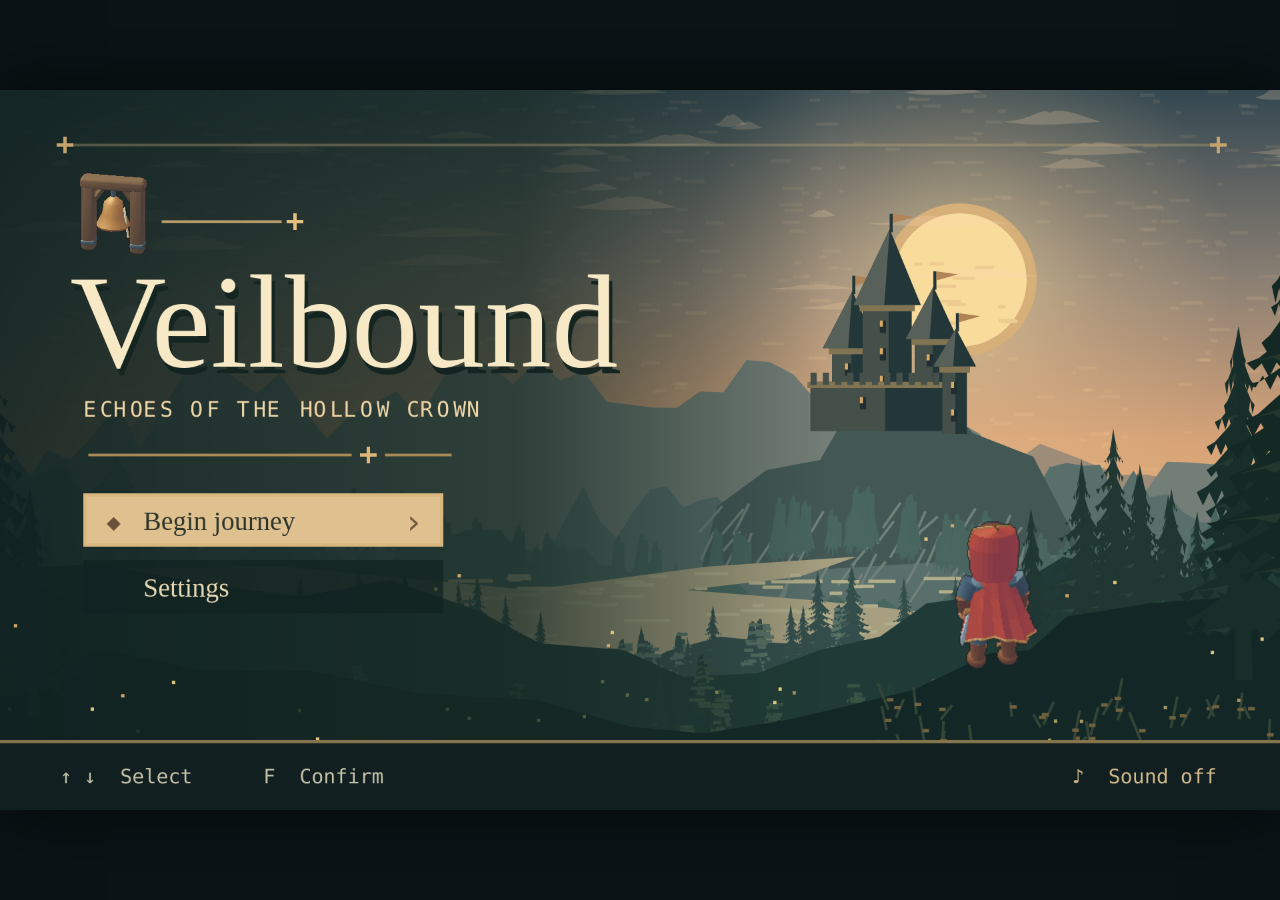
==== commit ea36b92d: "Make Veilbound’s site a bell-tower title screen and interactive field journal" ====
--- a/play/index.html
+++ b/play/index.html
@@ -12506,6 +12506,17 @@
       }
       applyGraphics();
       applyBrightness();
+      if (new URLSearchParams(location.search).get("launch") === "1") {
+        // A damaged save still gets the title screen and its explicit New Journey option.
+        if (saved) start(true);
+        else {
+          let existing = null;
+          try {
+            existing = localStorage.getItem(KEY);
+          } catch {}
+          if (existing === null) start(false);
+        }
+      }
       paint();
       requestAnimationFrame(loop);
     </script>
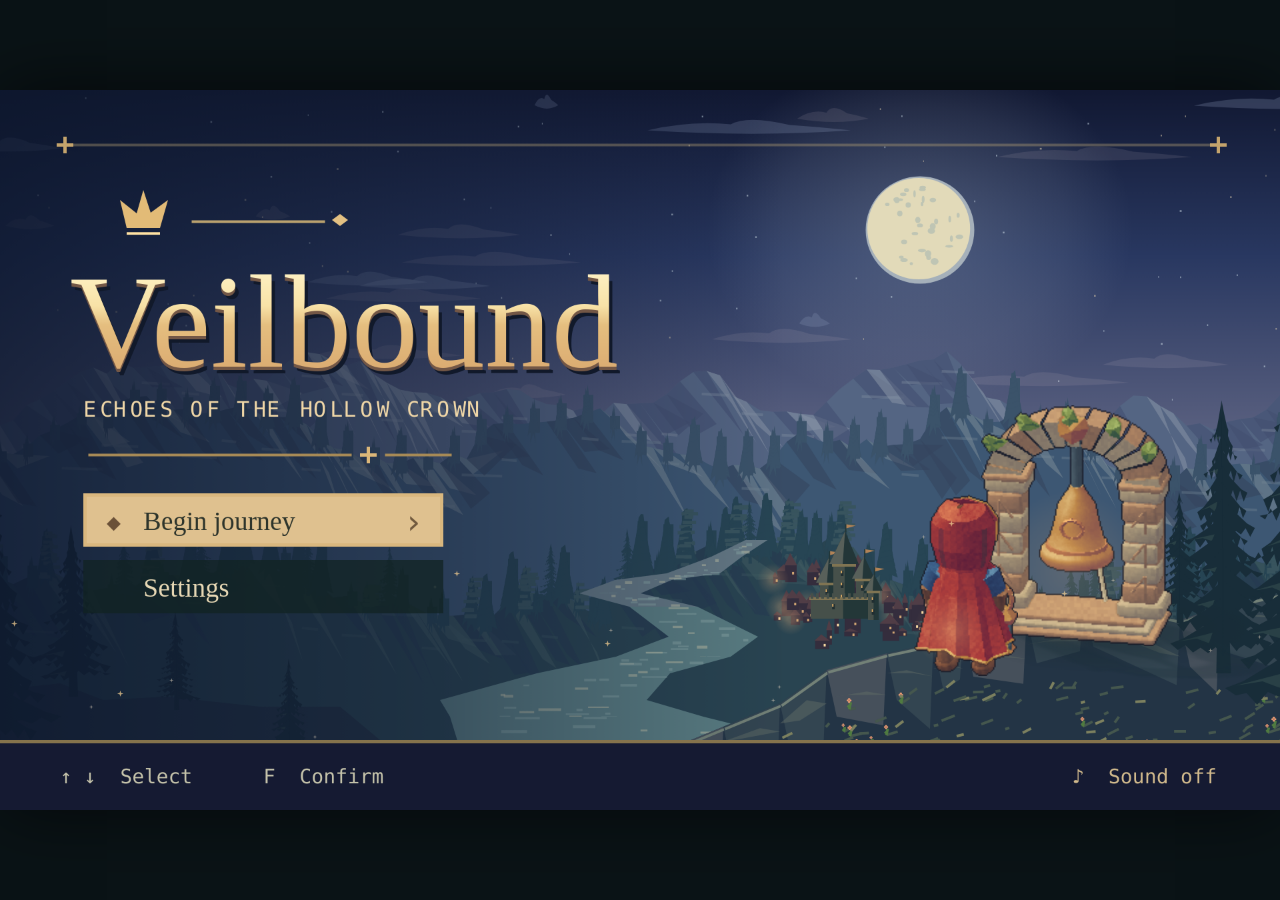
==== commit 0610692c: "Overhaul Veilbound's world art, characters, and dungeon presentation" ====
--- a/play/index.html
+++ b/play/index.html
@@ -784,23 +784,55 @@
         }
       }
       function frame(x, y, w, h) {
-        rect(x, y, w, h, "#111d22");
-        rect(x + 1, y + 1, w - 2, h - 2, "#967d50");
-        let lacquer = g.createLinearGradient(x, y, x + w * 0.4, y + h);
-        lacquer.addColorStop(0, "#2a3c3c");
-        lacquer.addColorStop(0.64, "#1b2c30");
-        lacquer.addColorStop(1, "#17252a");
-        g.fillStyle = lacquer;
-        g.fillRect(x + 2, y + 2, w - 4, h - 4);
-        rect(x + 5, y + 3, w - 10, 1, "#a595662b");
-        rect(x + 5, y + h - 4, w - 10, 1, "#a5956636");
-        for (let [X, Y] of [
-          [x, y],
-          [x + w - 3, y],
-          [x, y + h - 3],
-          [x + w - 3, y + h - 3],
-        ])
-          rect(X, Y, 3, 3, "#e0c18a");
+        function corners(d) {
+          return [
+            [x + d, y],
+            [x + w - d, y],
+            [x + w, y + d],
+            [x + w, y + h - d],
+            [x + w - d, y + h],
+            [x + d, y + h],
+            [x, y + h - d],
+            [x, y + d],
+          ];
+        }
+        poly(corners(4), "#151627");
+        g.save();
+        g.beginPath();
+        for (const [i, [X, Y]] of corners(4).entries())
+          i ? g.lineTo(X, Y) : g.moveTo(X, Y);
+        g.closePath();
+        g.clip();
+        const panel = g.createLinearGradient(x, y, x + w * 0.65, y + h);
+        panel.addColorStop(0, "#343d58");
+        panel.addColorStop(0.5, "#202b41");
+        panel.addColorStop(1, "#171e33");
+        g.fillStyle = panel;
+        g.fillRect(x + 1, y + 1, w - 2, h - 2);
+        g.strokeStyle = "#c2a373";
+        g.lineWidth = 0.73;
+        for (const inset of [1, 3.15]) {
+          g.beginPath();
+          for (const [i, [X, Y]] of corners(4).entries()) {
+            const u = X + (X < x + w / 2 ? inset : -inset),
+              v = Y + (Y < y + h / 2 ? inset : -inset);
+            i ? g.lineTo(u, v) : g.moveTo(u, v);
+          }
+          g.closePath();
+          g.stroke();
+          g.strokeStyle = "#82725480";
+        }
+        if (w > 80 && h > 13)
+          for (const [X, Y] of [
+            [x + 5, y + 5],
+            [x + w - 5, y + 5],
+            [x + 5, y + h - 5],
+            [x + w - 5, y + h - 5],
+          ]) {
+            petalGlyph(X, Y, 1.81, "#d0af7b");
+            rect(X - 0.27, Y - 0.37, 0.54, 0.68, "#f5d9a0");
+          }
+        g.restore();
       }
       function spark(x, y, c, n = 2) {
         rect(x - n, y, n * 2 + 1, 1, c);
@@ -890,16 +922,16 @@
         "The last fragment comes free. The Crown falls silent.",
       ];
       const dungeonColors = [
-        ["#273e32", "#48674c", "#aac277"],
-        ["#1c3743", "#385c69", "#8ed1c9"],
-        ["#402f31", "#745043", "#ffa65a"],
-        ["#343954", "#585a79", "#f8d994"],
-        ["#342b39", "#60485c", "#e2a3ae"],
-        ["#203044", "#344d68", "#7ce1de"],
-        ["#3c3230", "#675744", "#e3bf73"],
-        ["#2c404e", "#536c7c", "#c4f4f0"],
-        ["#303848", "#4f6259", "#b9e7a0"],
-        ["#372c40", "#654557", "#ffcc80"],
+        ["#273943", "#556f50", "#c1cf75"],
+        ["#233449", "#3b6479", "#98ded1"],
+        ["#3e2a38", "#8c574e", "#ffb171"],
+        ["#272647", "#495182", "#f8d994"],
+        ["#3b293d", "#81505d", "#efac95"],
+        ["#202b4b", "#3a688b", "#80ebe0"],
+        ["#392931", "#7e5746", "#ffcb84"],
+        ["#263850", "#5e8aa5", "#c4f4f0"],
+        ["#233642", "#507f71", "#c3de96"],
+        ["#33223b", "#814963", "#ffce9f"],
       ];
       const places = [
         "Orchard Weald",
@@ -1614,6 +1646,28 @@
           tone(f, 0.12, "triangle", 0.1, false, 0, f * 0.62);
         }
       }
+      // The same interval motif walks home in Aurelia and echoes back in the Gloam.
+      const aureliaScore = [
+        [7, -1, 9, 4, 7, -1, 12, 11],
+        [9, -1, 4, 7, 9, -1, 2, -1],
+        [4, 7, 9, -1, 14, 12, 9, 7],
+        [6, -1, 2, 7, 6, -1, -1, 2],
+        [7, 9, 12, -1, 14, 16, 14, -1],
+        [12, 9, -1, 7, 4, -1, 7, 9],
+        [4, 7, 12, -1, 11, 9, 7, 4],
+        [2, -1, 6, 7, 4, 2, 0, -1],
+      ];
+      const gloamScore = [
+        [7, -1, 8, 3, 7, -1, 12, 10],
+        [8, -1, 3, 7, 8, -1, 2, -1],
+        [3, 7, 8, -1, 14, 12, 10, 8],
+        [5, -1, 2, 7, 5, -1, -1, 2],
+        [7, 8, 12, -1, 14, 15, 14, -1],
+        [12, 8, -1, 7, 3, -1, 7, 8],
+        [3, 7, 12, -1, 10, 8, 7, 3],
+        [2, -1, 5, 7, 3, 2, 0, -1],
+      ];
+      const dungeonRoots = [0, -2, -5, 5, -3, 2, -1, 4, 0, -5];
       function music() {
         if (
           !ac ||
@@ -1625,68 +1679,85 @@
         )
           return;
         const d = S.d,
-          gloam = S.world === 1,
-          bar = Math.floor(beat / 8) % 4,
-          step = beat % 8;
-        const notes = gloam
-            ? [0, 2, 3, 5, 7, 8, 10, 12, 14, 15]
-            : [0, 2, 4, 5, 7, 9, 11, 12, 14, 16],
-          phrase = [
-            [2, -1, 4, 6, 5, -1, 4, -1],
-            [1, -1, 3, 4, 2, -1, 1, 0],
-            [4, 5, 7, -1, 6, 4, -1, 2],
-            [3, -1, 2, 1, 0, -1, -1, -1],
-          ],
-          roots = [0, -5, -3, -7],
+          gloam = !!S.world,
+          indoors = d >= 0,
+          boss = indoors && S.r === 11 && scene.mobs?.some((m) => m.big === 2),
+          choir = [1, 3, 5, 7].includes(d),
+          pulse = boss ? 0.218 : indoors ? 0.358 : gloam ? 0.44 : 0.312,
+          bar = Math.floor(beat / 8) % 8,
+          step = beat % 8,
           root =
-            d >= 0
-              ? 146.83 * 2 ** ([0, -2, -5, 4, -3, 2, -1, 5, 0, -5][d] / 12)
-              : gloam
-                ? 146.83
-                : 164.81;
-        let boss =
-            S.d >= 0 && S.r === 11 && scene.mobs?.some((m) => m.big === 2),
-          pulse = boss ? 0.228 : d >= 0 ? 0.34 : gloam ? 0.42 : 0.355,
-          degree = phrase[bar][step],
-          choir = [1, 3, 5, 7].includes(d);
-        if (degree >= 0) {
-          let f = root * 2 ** (notes[degree] / 12),
-            dur = pulse * (step === 0 || step === 4 ? 2.15 : 1.25);
-          if (choir || (gloam && d < 0)) {
-            tone(f, dur, "sine", 0.106, true);
-            tone(f * 0.998, dur * 0.95, "triangle", 0.031, true, 0.013);
-            tone(f * 2, dur * 0.6, "sine", 0.021, true, 0.024);
-          } else if (d === 0 || d < 0) {
-            tone(f, dur, "triangle", 0.095, true);
-            tone(f * 2, dur * 0.42, "sine", 0.042, true, 0.006);
-          } else chimeNote(f, dur, 0.09, true);
-        }
-        let bass = (root / 2) * 2 ** (roots[bar] / 12);
-        if (step === 0 || (boss && step === 4)) {
-          tone(bass, pulse * 3.35, "triangle", 0.09, true);
-          tone(bass * 1.5, pulse * 3.5, "sine", 0.045, true, 0.018);
-        }
-        if (step % 2 === 1 && d !== 5) {
-          let pluck = bass * 2 ** ([12, 19, 16, 19][Math.floor(step / 2)] / 12);
-          tone(pluck, pulse * 0.87, "sine", 0.055, true, 0.034);
-        }
-        if (boss || [2, 6, 9].includes(d)) {
-          if (step === 0 || step === 5) {
-            tone(85, 0.13, "sine", 0.105, true, 0, 43);
-            rustle(0.08, 640, 0.07, true);
-          }
-          if (step % 2) rustle(0.055, d === 6 ? 2900 : 1750, 0.05, true);
+            146.83 * 2 ** ((indoors ? dungeonRoots[d] : gloam ? 0 : 4) / 12),
+          phrase = (gloam ? gloamScore : aureliaScore)[bar],
+          harmony = (
+            gloam
+              ? [0, -4, -2, -5, 0, -4, -9, -5]
+              : [0, -3, -8, -5, 0, -3, -8, -5]
+          )[bar];
+        if (phrase[step] >= 0) {
+          const f = root * 2 ** ((phrase[step] + (boss ? -12 : 0)) / 12),
+            duration = pulse * (phrase[(step + 1) % 8] < 0 ? 2.36 : 1.42),
+            gain = mode === "talk" ? 0.05 : 0.092;
+          if (boss) {
+            tone(f, duration * 0.74, "triangle", gain, true);
+            tone(f * 2, duration * 0.52, "sine", gain * 0.2, true, 0.023);
+          } else if (choir || gloam) {
+            tone(f, duration * 1.03, "sine", gain, true);
+            tone(
+              f * 0.999,
+              duration * 1.09,
+              "triangle",
+              gain * 0.29,
+              true,
+              0.023,
+            );
+            tone(f * 2.001, duration * 0.52, "sine", gain * 0.18, true, 0.033);
+            if (step === 4)
+              tone(f * 0.75, duration * 1.62, "sine", gain * 0.19, true, 0.11);
+          } else if (indoors) chimeNote(f, duration, gain, true);
+          else {
+            tone(f, duration, "triangle", gain, true);
+            tone(f * 2, duration * 0.52, "sine", gain * 0.4, true, 0.012);
+            tone(f * 3, duration * 0.27, "sine", gain * 0.09, true);
+          }
+        }
+        const bass = (root / 2) * 2 ** (harmony / 12);
+        if (step === 0 || step === 4) {
+          tone(bass, pulse * 3.5, "triangle", step === 0 ? 0.08 : 0.056, true);
+          tone(bass * 1.5, pulse * 2.5, "sine", 0.028, true, 0.032);
+        }
+        if (step % 2) {
+          const fifth =
+            bass *
+            2 ** ([12, 19, gloam ? 15 : 16, 19][Math.floor(step / 2)] / 12);
+          tone(
+            fifth,
+            pulse * 1.34,
+            "sine",
+            d === 5 ? 0.026 : 0.047,
+            true,
+            0.031,
+          );
+          if (boss || d === 6)
+            rustle(0.055, d === 6 ? 3110 : 2460, 0.043, true);
+        }
+        if ((boss || [2, 6, 9].includes(d)) && (step === 0 || step === 5)) {
+          tone(95, 0.15, "sine", 0.101, true, 0, 46);
+          rustle(0.095, 630, 0.052, true);
         }
         if (beat % 16 === 4) {
-          if ((d < 0 && [1, 9, 10].includes(S.area)) || [1, 5].includes(d)) {
-            tone(575, 0.13, "sine", 0.033, true, 0.12, 417);
-            rustle(0.48, 900, 0.035, true);
-          } else if ([3, 7].includes(d) || (d < 0 && [3, 11].includes(S.area)))
-            rustle(1.05, 780, 0.052, true);
-          else if (d < 0 && !gloam) {
-            tone(1240, 0.085, "sine", 0.036, true, 0, 1530);
-            tone(1430, 0.13, "sine", 0.028, true, 0.14, 1120);
-          } else if (d >= 0) chimeNote(root * 2, 0.72, 0.032, true, 0.1);
+          if ((!indoors && [1, 9, 10].includes(S.area)) || [1, 5].includes(d)) {
+            tone(588, 0.17, "sine", 0.027, true, 0.11, 453);
+            rustle(0.58, 860, 0.043, true);
+          } else if (
+            [3, 7].includes(d) ||
+            (!indoors && [3, 11].includes(S.area))
+          )
+            rustle(1.02, 760, 0.057, true);
+          else if (!indoors && !gloam) {
+            tone(1260, 0.09, "sine", 0.032, true, 0, 1560);
+            tone(1600, 0.129, "sine", 0.025, true, 0.16, 1140);
+          } else chimeNote(root * 2, 0.91, 0.03, true, 0.1);
         }
         beat++;
         nextBeat = ac.currentTime + pulse;
@@ -1779,20 +1850,6 @@
             () => fieldDressing(props[k], d >= 4),
           );
         }
-        if (S.r === 11 || S.r === 6) {
-          let hi = dungeonColors[d][2];
-          sealMark(192, 123, d, S.r === 11 ? 51 : 29, hi + "52");
-          for (let j = 0; j < 20; j++) {
-            let a = (j * TAU) / 20;
-            rect(
-              192 + Math.cos(a) * 57,
-              123 + Math.sin(a) * 33,
-              2,
-              1,
-              hi + "51",
-            );
-          }
-        }
       }
       function lampLight(x, y, r, color) {
         let gradient = g.createRadialGradient(x, y, 1, x, y, r);
@@ -1803,24 +1860,206 @@
         g.fillRect(x - r, y - r, r * 2, r * 2);
       }
       function flameArt(x, y, blue) {
-        let phase = opts.reduced ? 1 : Math.floor(tick / 7 + x) % 4,
-          wave = [0, 1, 0, -1][phase],
-          col = blue ? "#8bd7ca" : "#ffbd72";
-        lampLight(x, y, 16 + wave, col);
-        rect(x - 1, y + 2, 3, 5, "#6d6255");
+        const phase = opts.reduced ? 0 : Math.floor(tick / 5 + x) % 5,
+          wave = [-0.7, 1.1, 0.2, -1.12, 0.47][phase],
+          color = blue ? "#9ee8e3" : "#ffae68";
+        floorLight(x, y + 9, 22, 11, color, 0.32);
+        lampLight(x, y - 2, 19 + wave, color);
+        stamp(
+          "brazier-stand",
+          x,
+          y + 8,
+          1,
+          1,
+          () => {
+            const m = new Miniature();
+            bevelBox(m, 0, 0, 0, 5.9, 0.96, 4.26, "iron", 0.25);
+            m.lathe(
+              0,
+              0,
+              0,
+              [
+                [1, 2.25, 1.94],
+                [2, 1.46, 1.32],
+                [5, 1.26, 1.19],
+                [6.35, 2.24, 2.1],
+                [7.67, 3.33, 2.78],
+                [8.04, 4.07, 3.35],
+              ],
+              "bronze",
+              9,
+            );
+            m.lathe(
+              0,
+              0,
+              0,
+              [
+                [7.9, 3.25, 2.6],
+                [8.2, 3.42, 2.93],
+              ],
+              "coal",
+              9,
+            );
+            for (let i = 0; i < 4; i++) {
+              const a = (i * TAU) / 4 + 0.38;
+              m.orb(
+                Math.sin(a) * 2.83,
+                8.15,
+                Math.cos(a) * 2.42,
+                1.18,
+                0.45,
+                0.88,
+                "iron",
+                7,
+              );
+            }
+            renderMiniature(m, -0.13);
+          },
+          true,
+        );
         poly(
           [
-            [x - 3, y + 2],
-            [x - 2, y - 2],
-            [x, y - 5 + wave],
-            [x + 1, y - 2],
-            [x + 2, y - 4 - wave],
-            [x + 3, y + 1],
-            [x + 1, y + 3],
+            [x - 3.45, y + 0.45],
+            [x - 2.59, y - 3.91],
+            [x - 1.12, y - 5.1 + wave],
+            [x - 0.89, y - 2.24],
+            [x + 0.41 + wave, y - 7.67 - wave * 0.32],
+            [x + 1.67, y - 4.04],
+            [x + 3.31, y - 4.83 + wave],
+            [x + 3.26, y - 0.81],
+            [x + 1.55, y + 1.26],
+            [x - 1.19, y + 1.74],
           ],
-          col,
+          blue ? "#56a6bd" : "#c76449",
         );
-        rect(x - 1, y, 2, 2, blue ? "#edffe1" : "#fff2b3");
+        poly(
+          [
+            [x - 2.35, y + 0.27],
+            [x - 1.72, y - 2.94],
+            [x - 1.04, y - 1.38],
+            [x + 0.32 + wave * 0.74, y - 6.34],
+            [x + 1.31, y - 3.2],
+            [x + 2.35, y - 1.12],
+            [x + 1.27, y + 0.88],
+            [x - 0.55, y + 1.37],
+          ],
+          color,
+        );
+        poly(
+          [
+            [x - 1.22, y + 0.35],
+            [x - 0.67, y - 1.42],
+            [x + 0.36 + wave * 0.31, y - 3.67],
+            [x + 1.23, y - 0.86],
+            [x + 0.61, y + 1.05],
+          ],
+          blue ? "#e2fff0" : "#fff0b7",
+        );
+        if (!opts.reduced && opts.atmosphere) {
+          for (let i = 0; i < 3; i++) {
+            const a = ((tick + i * 13) % 38) / 38;
+            rect(
+              x + Math.sin(a * 8 + i) * 2.4,
+              y - 4 - a * 12,
+              0.87,
+              0.82,
+              (blue ? "#7bd9e0" : "#fce2a0") + ["d5", "a2", "5e"][i],
+            );
+          }
+        }
+      }
+      function paintMirror(x, y, o) {
+        const angle = o.angle || 0,
+          a = angle * Math.PI * 0.5 + 0.52,
+          correct = x < 204 ? 1 : 3;
+        stamp(
+          "aligned-mirror/" + angle + "/" + !!o.on,
+          x,
+          y,
+          1,
+          1,
+          () => {
+            const m = new Miniature();
+            bevelBox(m, 0, 0, 0, 10.4, 1.35, 6.75, "limestone", 0.28);
+            m.lathe(
+              0,
+              0,
+              0,
+              [
+                [1.35, 3.25, 2.37],
+                [2.21, 2.5, 1.83],
+                [5.1, 1.63, 1.18],
+                [7.82, 2.56, 1.56],
+              ],
+              "bronze",
+              8,
+            );
+            const gloss = o.on ? "witchlight" : "glass";
+            m.orb(0, 9.05, 1.31, 4.22, 4.32, 0.89, gloss);
+            m.hoop(0, 9.17, 1.78, 4.32, 4.35, 0.48, "brass");
+            m.limb(
+              [-2.44, 7.93, 2.13],
+              [2.39, 11.13, 2.1],
+              0.27,
+              0.28,
+              "silver",
+              6,
+            );
+            renderMiniature(m, [-0.4, 1.07, -0.27, -1.05][angle % 4]);
+          },
+          true,
+        );
+        const guide = correct * Math.PI * 0.5 + 0.52;
+        line(
+          x,
+          y - 8,
+          x + Math.cos(guide) * 11,
+          y - 8 + Math.sin(guide) * 10,
+          "#caa96c9a",
+        );
+        line(
+          x,
+          y - 8,
+          x + Math.cos(a) * 10,
+          y - 8 + Math.sin(a) * 9,
+          o.on ? "#fff1b7" : "#a4e8e0",
+        );
+        if (o.on) floorLight(x, y, 9, 4, "#f9dba0", 0.58);
+      }
+      function movingSpark(x, y, r, color) {
+        poly(
+          [
+            [x, y - r],
+            [x + r * 0.21, y - r * 0.2],
+            [x + r, y],
+            [x + r * 0.25, y + r * 0.22],
+            [x, y + r],
+            [x - r * 0.22, y + r * 0.21],
+            [x - r, y],
+            [x - r * 0.21, y - r * 0.23],
+          ],
+          color,
+        );
+      }
+      function worldParticles() {
+        for (const q of particles)
+          if (q.t > 0) {
+            g.save();
+            g.globalAlpha = Math.min(1, q.t / 9);
+            const side = q.vx >= 0 ? 1 : -1;
+            if (Math.abs(q.vx) > 0.48)
+              poly(
+                [
+                  [q.x - side * 2.6, q.y + 0.14],
+                  [q.x, q.y - 0.9],
+                  [q.x + 0.78 * side, q.y + 0.1],
+                  [q.x + 0.15 * side, q.y + 0.94],
+                ],
+                q.c,
+              );
+            else movingSpark(q.x, q.y, 1.29, q.c);
+            g.restore();
+          }
       }
       function projectileArt(q) {
         let x = q.x,
@@ -1828,10 +2067,19 @@
           age = opts.reduced ? 0 : q.age || 0,
           [dx, dy] = unit(q.vx, q.vy);
         if (q.hostile || q.reflect) {
-          let col = q.bright ? "#ffe6a0" : "#e58b78";
-          line(x - dx * 6, y - dy * 6, x, y, col + "99");
-          oval(x, y, 2, 2, col);
-          rect(x, y, 1, 1, "#fff3c3");
+          const col = q.reflect ? "#97f4dc" : q.bright ? "#f0c279" : "#f87b82";
+          const tail = q.bright ? 10 : 7.5;
+          poly(
+            [
+              [x - dx * tail, y - dy * tail],
+              [x + dy * 2.21, y - dx * 2.21],
+              [x + dx * 1.93, y + dy * 1.93],
+              [x - dy * 2.21, y + dx * 2.21],
+            ],
+            col + "b2",
+          );
+          oval(x, y, 2.4, 2.4, col);
+          movingSpark(x, y, 1.85, q.reflect ? "#e9ffde" : "#fff0be");
           return;
         }
         if (q.i === 7) {
@@ -2098,222 +2346,270 @@
         tower(16, -12, 8, 22);
         g.restore();
       }
+      function vistaRidge(seed, elevation, relief, shades) {
+        const r = rng(seed),
+          ridge = [];
+        for (let x = -8; x <= W + 8; x += 4) {
+          const h =
+            valueNoise(x / 34, elevation * 0.1, seed) * 0.61 +
+            valueNoise(x / 15, elevation * 0.2, seed + 4) * 0.28 +
+            valueNoise(x / 4.5, elevation * 0.1, seed + 7) * 0.11;
+          ridge.push([x, elevation - relief * h]);
+        }
+        poly([[0, H], ...ridge, [W, H]], shades[0]);
+        for (let i = 0; i < ridge.length - 3; i++) {
+          const [x, y] = ridge[i],
+            [X, Y] = ridge[i + 1],
+            [end, bottom] = ridge[i + 3];
+          if (r() > 0.67) continue;
+          const z = 6 + r() * 18;
+          poly(
+            [
+              [x, y],
+              [X, Y],
+              [end + 3, bottom + z],
+              [X - 1 + z * 0.36, y + z * 0.78],
+            ],
+            (Y > y ? shades[1] : shades[2]) + "96",
+          );
+          if (i % 3 === 0) {
+            const j = y + 3 + r() * z * 0.67;
+            line(x + 2, j, x + 6 + r() * 9, j + 0.43, shades[1] + "5d");
+          }
+        }
+        return ridge;
+      }
       function landscape() {
-        let r = rng(73021);
-        let grad = g.createLinearGradient(0, 0, 0, H);
-        [
-          ["0", "#344851"],
-          [".27", "#8d8174"],
-          [".49", "#d8a478"],
-          [".65", "#e5b67d"],
-          ["1", "#46595a"],
-        ].forEach(([a, c]) => grad.addColorStop(+a, c));
-        g.fillStyle = grad;
+        const r = rng(22513);
+        const sky = g.createLinearGradient(0, 0, 0, H);
+        for (const [at, col] of [
+          [0, "#111832"],
+          [0.23, "#293861"],
+          [0.52, "#626785"],
+          [0.78, "#a6847e"],
+          [1, "#b9aa8b"],
+        ])
+          sky.addColorStop(at, col);
+        g.fillStyle = sky;
         g.fillRect(0, 0, W, H);
-        for (let i = 0; i < 520; i++) {
-          let x = r() * W,
-            y = r() * 119;
-          rect(x, y, 1 + r() * 6, 1, y < 62 ? "#ebcc9e18" : "#f9d89b21");
-        }
-        if (graphics.scale > 1) {
-          const aureole = g.createRadialGradient(288, 57, 12, 288, 57, 82);
-          aureole.addColorStop(0, "#ffe6a775");
-          aureole.addColorStop(0.45, "#fbd19a38");
-          aureole.addColorStop(1, "#edcd9500");
-          g.fillStyle = aureole;
-          g.fillRect(190, 0, 194, 149);
-        }
-        oval(288, 57, 23, 23, "#d6af79");
-        oval(288, 57, 20, 20, "#f9db9c");
-        for (let i = 0; i < 14; i++) {
-          let x = 268 + r() * 38,
-            y = 42 + r() * 30;
-          if (Math.hypot(x - 288, y - 57) < 18)
-            rect(x, y, 2 + r() * 6, 1, "#eecb90");
-        }
-        for (let i = 0; i < 34; i++) {
-          let x = r() * 400 - 8,
-            y = r() * 84,
-            width = 6 + r() * 30,
-            height = 1 + r() * 2;
-          if (graphics.scale === 1) rect(x, y, width, height, "#efd0a242");
-          else {
-            g.beginPath();
-            g.moveTo(x - width * 0.22, y);
-            g.bezierCurveTo(
-              x + width * 0.16,
-              y - height * 0.2,
-              x + width * 0.23,
-              y - height * 1.65,
-              x + width * 0.36,
-              y - height,
-            );
-            g.bezierCurveTo(
-              x + width * 0.48,
-              y - height * 1.8,
-              x + width * 0.78,
-              y - height * 0.5,
-              x + width,
-              y,
-            );
-            g.bezierCurveTo(
-              x + width * 0.62,
-              y + height * 0.22,
-              x + width * 0.16,
-              y + height * 0.62,
-              x - width * 0.22,
-              y,
-            );
-            g.fillStyle = "#f8d6ae38";
-            g.fill();
-          }
-        }
-        function ridge(base, amp, col, step) {
-          let points = [[0, H]],
-            y = base;
-          for (let x = -step; x < W + step; x += step) {
-            y = clamp(y + (r() - 0.48) * amp, base - amp, base + amp);
-            points.push([x, y]);
-          }
-          points.push([W, H]);
-          poly(points, col);
-        }
-        ridge(98, 19, "#9d8c78", 8);
-        ridge(108, 27, "#737e77", 7);
-        ridge(116, 22, "#586f6b", 5);
-        poly(
-          [
-            [210, 146],
-            [215, 125],
-            [230, 114],
-            [246, 111],
-            [253, 99],
-            [265, 93],
-            [281, 92],
-            [292, 103],
-            [310, 110],
-            [325, 139],
-          ],
-          "#435855",
-        );
-        castle(268, 94, 0.92);
-        for (let i = 0; i < 48; i++) {
-          let x = 210 + r() * 102,
-            y = 123 + r() * 24;
-          line(x, y, x - 3 - r() * 4, y + 5 + r() * 6, "#718079");
-        }
-        ridge(144, 12, "#496660", 5);
-        for (let i = 0; i < 120; i++) {
-          let x = r() * W,
-            y = 145 + 8 * Math.sin(x * 0.043);
-          pine(x, y, 5 + r() * 13, "#496660", null, i);
-        }
-        poly(
-          [
-            [0, 144],
-            [85, 143],
-            [159, 150],
-            [212, 143],
-            [257, 140],
-            [240, 146],
-            [206, 150],
-            [243, 153],
-            [301, 159],
-            [278, 166],
-            [222, 173],
-            [150, 183],
-            [0, 184],
-          ],
-          "#a79f80",
-        );
-        for (let i = 0; i < 130; i++) {
-          let x = 55 + r() * 239,
-            y = 144 + r() * 36;
-          rect(x, y, 2 + r() * 12, 1, "#b2ae8b");
-        }
-        ridge(172, 12, "#344e4c", 8);
-        for (let i = 0; i < 70; i++) {
-          let x = r() * W,
-            y = 176 + 7 * Math.sin(x * 0.04);
-          pine(x, y, 10 + r() * 19, "#344e4c", "#597166", i);
-        }
-        poly(
-          [
-            [0, 144],
-            [30, 142],
-            [60, 148],
-            [90, 152],
-            [117, 147],
-            [143, 156],
-            [162, 166],
-            [187, 168],
-            [205, 176],
-            [227, 175],
-            [246, 168],
-            [264, 164],
-            [278, 154],
-            [301, 151],
-            [319, 140],
-            [351, 148],
-            [384, 136],
-            [384, 216],
-            [0, 216],
-          ],
-          "#203b37",
-        );
-        for (let i = 0; i < 70; i++) {
-          let x = r() * W,
-            y = 187 + r() * 22;
-          pine(x, y, 8 + r() * 21, "#243d36", "#385244", i);
-        }
-        for (let i = 0; i < 18; i++) {
-          let x = 310 + r() * 87,
-            y = 167 + r() * 38;
-          pine(x, y, 29 + r() * 50, "#203733", "#375044", i);
-        }
-        poly(
-          [
-            [0, 177],
-            [31, 168],
-            [60, 174],
-            [92, 174],
-            [126, 181],
-            [161, 183],
-            [189, 191],
-            [211, 193],
-            [236, 189],
-            [249, 186],
-            [274, 180],
-            [297, 169],
-            [309, 168],
-            [320, 158],
-            [345, 154],
-            [384, 151],
-            [384, 216],
-            [0, 216],
-          ],
-          "#132826",
-        );
-        for (let i = 0; i < 70; i++) {
-          let x = 252 + r() * 135,
-            y = 185 + r() * 35;
-          line(x, y, x + (r() - 0.5) * 7, y - 3 - r() * 7, "#344538");
-          rect(x, y - 3, 2, 1, "#70613f");
-        }
-        pine(373, 177, 105, "#172e2b", "#304337", 61);
-        pine(391, 163, 133, "#142824", "#324438", 2);
-        pine(-3, 187, 117, "#1a302c", "#2f453a", 32);
-        pine(10, 188, 68, "#213833", null, 41);
-        hero(298, 173, 1.65, -1, 0, true);
-        for (let i = 0; i < 34; i++) {
-          let x = r() * 380,
-            y = 177 + r() * 38;
-          rect(x, y, 1, 1, "#a49a5d");
-        }
-        let shade = g.createLinearGradient(0, 0, 248, 0);
-        shade.addColorStop(0, "#102221e8");
-        shade.addColorStop(0.63, "#172924bc");
-        shade.addColorStop(1, "#18292500");
+        const moon = 276;
+        floorLight(moon, 42, 64, 54, "#c5d1dd", 0.37);
+        for (let j = 0; j < 96; j++) {
+          const x = r() * W,
+            y = r() * 109,
+            n = 0.22 + r() * 0.36;
+          if (Math.hypot(x - moon, y - 43) < 19) continue;
+          rect(x, y, n, 0.51, r() > 0.38 ? "#c1d0dd99" : "#dacaad90");
+        }
+        oval(moon, 42, 16.3, 16.1, "#a5b0ba");
+        oval(moon - 0.38, 41.61, 15.43, 15.21, "#e2dab9");
+        for (let j = 0; j < 42; j++) {
+          const x = moon + (r() - 0.5) * 29,
+            y = 41.5 + (r() - 0.5) * 29;
+          if (Math.hypot(x - moon, y - 41.5) < 13.2)
+            oval(x, y, 0.35 + r() * 0.9, 0.39 + r() * 0.68, "#bfc5b4");
+        }
+        for (let i = 0; i < 19; i++) {
+          const x = r() * W - 15,
+            y = r() * 94,
+            w = 7 + r() * 56;
+          g.beginPath();
+          g.moveTo(x, y);
+          g.quadraticCurveTo(x + w * 0.21, y - 3, x + w * 0.41, y - 1.8);
+          g.quadraticCurveTo(x + w * 0.49, y - 4.63, x + w * 0.7, y - 1.6);
+          g.quadraticCurveTo(x + w * 0.83, y - 1.06, x + w, y);
+          g.quadraticCurveTo(x + w * 0.53, y + 2.06, x, y);
+          g.fillStyle = i % 3 ? "#c7b8bc20" : "#8391ae49";
+          g.fill();
+        }
+        const distant = vistaRidge(609, 109, 43, [
+          "#546583",
+          "#8591a3",
+          "#434f70",
+        ]);
+        const middle = vistaRidge(91, 132, 51, [
+          "#3d5773",
+          "#758795",
+          "#36445e",
+        ]);
+        for (let i = 2; i < distant.length - 1; i++) {
+          const [x, y] = distant[i];
+          if (i % 3 === 0 && y < 80)
+            line(x - 2, y + 2, x + 4, y + 4, "#b1b2ab8f");
+        }
+        for (let i = 0; i < middle.length; i += 2) {
+          const [x, y] = middle[i],
+            n = 2 + r() * 12;
+          pine(x, y + 3, n, "#3b536a", null, i + 1);
+        }
+        const hills = vistaRidge(317, 168, 42, [
+          "#294451",
+          "#405b62",
+          "#263b52",
+        ]);
+        for (let i = 0; i < hills.length; i++) {
+          const [x, y] = hills[i];
+          if (i % 3 !== 0 || r() > 0.5)
+            pine(
+              x + r() * 2,
+              y + 3,
+              4 + r() * 16,
+              "#274554",
+              i % 4 === 1 ? "#38545e" : null,
+              i + 9,
+            );
+        }
+        const stream = [
+          [227, 135, 3.3],
+          [218, 140, 4.6],
+          [208, 145, 8.0],
+          [193, 147, 8.5],
+          [183, 151, 9.2],
+          [199, 155, 10.2],
+          [214, 164, 13.4],
+          [202, 170, 17.2],
+          [181, 175, 20],
+          [163, 183, 31],
+          [173, 188, 38],
+          [201, 201, 62],
+          [221, H, 90],
+        ];
+        for (let i = 1; i < stream.length; i++) {
+          const [x, y, U] = stream[i - 1],
+            [X, Y, V] = stream[i];
+          poly(
+            [
+              [x - U, y],
+              [x + U, y],
+              [X + V, Y],
+              [X - V, Y],
+            ],
+            i < 6 ? "#647884" : "#5a7d82",
+          );
+          for (let j = 0; j < 5 + i / 2; j++) {
+            const t = r(),
+              xx = x + (X - x) * t + (r() - 0.5) * (U + V) * 0.74,
+              yy = y + (Y - y) * t;
+            rect(
+              xx,
+              yy,
+              0.91 + r() * (1 + i * 0.72),
+              0.42 + r() * 0.5,
+              j % 3 === 0 ? "#bec0a886" : "#87a5a680",
+            );
+          }
+        }
+        // The distant village is lit window by window beside the water.
+        for (let i = 0; i < 41; i++) {
+          const x = 231 + r() * 46,
+            y = 145 + (r() * 0.65 + r() * 0.35) * 25,
+            w = 1.1 + r() * 4.03,
+            h = 1.23 + r() * 4.22;
+          rect(x, y - h, w, h, "#342d3d");
+          poly(
+            [
+              [x - 0.22, y - h],
+              [x + w * 0.43, y - h - h * 0.74],
+              [x + w + 0.16, y - h],
+            ],
+            "#503d46",
+          );
+          rect(
+            x + w * 0.6,
+            y - h * 0.61,
+            0.61,
+            0.76,
+            i % 4 ? "#d0a573" : "#f8d9a3",
+          );
+          if (i % 7 === 0) lampLight(x, y - h * 0.61, 4.8, "#e9b37d");
+        }
+        castle(254, 155, 0.4);
+        const land = [
+          [0, 180],
+          [18, 178],
+          [31, 183],
+          [50, 182],
+          [78, 185],
+          [102, 185],
+          [114, 195],
+          [144, 205],
+          [180, 203],
+          [200, 198],
+          [217, 191],
+          [234, 184],
+          [248, 174],
+          [266, 169],
+          [280, 166],
+          [289, 162],
+          [308, 158],
+          [325, 153],
+          [354, 159],
+          [366, 155],
+          [384, 151],
+          [384, H],
+          [0, H],
+        ];
+        poly(land, "#233445");
+        for (let i = 9; i < land.length - 3; i++) {
+          const [x, y] = land[i],
+            [X, Y] = land[i + 1],
+            up = 2 + r() * 7;
+          poly(
+            [
+              [x, y],
+              [X, Y],
+              [X - 1, Y + 14 + r() * 12],
+              [x + 3, y + 14],
+            ],
+            i % 3 ? "#334551" : "#46505b",
+          );
+          line(x, y + 0.21, X, Y + 0.2, "#738177");
+          poly(
+            [
+              [x, y + up],
+              [x + 6, y + up - 0.91],
+              [X, Y + up + 4],
+              [X - 6, Y + up + 3],
+            ],
+            "#626e6778",
+          );
+        }
+        for (let j = 0; j < 220; j++) {
+          const x = (r() * 0.5 + 0.5) * W,
+            y = 178 + r() * 37;
+          if (y < 202 - (x - 184) * 0.25) continue;
+          line(
+            x,
+            y,
+            x + 1 + r() * 3,
+            y - r() * 2.1,
+            j % 4 ? "#45574e" : "#7c805f",
+          );
+          if (j % 9 === 0) meadowBloom(x, y, 0.7 + r() * 0.47, 0, j);
+        }
+        for (const [x, y, h] of [
+          [-2, 203, 87],
+          [22, 182, 51],
+          [53, 186, 29],
+          [87, 204, 33],
+          [390, 192, 114],
+          [367, 175, 81],
+          [354, 160, 39],
+        ])
+          pine(x, y, h, "#182d39", "#385051", Math.round(x) + 10);
+        g.save();
+        g.translate(323, 160);
+        g.scale(1.82, 1.82);
+        groundShadow(0, 0, 16.5, 4.6, 4);
+        stamp("title-bell", 0, 0, 1.11, 1, () => propModel("bell"), true);
+        g.restore();
+        floorLight(321, 144, 23, 24, "#f5b875", 0.26);
+        hero(289, 175, 1.86, 1, 0, true);
+        lampLight(285, 162, 11, "#f5c080");
+        const shade = g.createLinearGradient(0, 0, 236, 0);
+        shade.addColorStop(0, "#0d172dc9");
+        shade.addColorStop(0.57, "#111b326b");
+        shade.addColorStop(1, "#111b3200");
         g.fillStyle = shade;
         g.fillRect(0, 0, W, H);
       }
@@ -2529,38 +2825,50 @@
       // Miniatures are sculpted in local coordinates with Y up and Z forward. Each
       // pose is rasterized once; collision and movement still use the foot position.
       const materials = {
-        ember: ["753347", "b24b42", "e58655", 0],
-        slate: ["304951", "5f858a", "a3bab1", 0],
-        heather: ["4d4159", "8b7184", "b9a3ac", 0],
+        limestone: ["655a5a", "b2a17f", "f4d9aa", 0],
+        sandstone: ["5e4b49", "ad8363", "efc48b", 0],
+        mortar: ["654d50", "c49b78", "ffe1ab", 0],
+        grave: ["342d48", "645971", "b199ad", 0],
+        blightwood: ["29233a", "5b405e", "b1788d", 0],
+        duskroof: ["2e2948", "6a436d", "b1789c", 0],
+        brickroof: ["632940", "b75a43", "ffb06e", 0],
+        sunroof: ["794545", "c58739", "ffe086", 0],
+        tideroof: ["163541", "2c7877", "87c2ae", 0],
+        witchlight: ["246781", "67bebe", "e3fff0", 2],
+        lining: ["402739", "883443", "d85d51", 0],
+        bronze: ["573144", "b46e49", "ffc277", 1],
+        ember: ["591d3a", "ad3e3c", "f19a64", 0],
+        slate: ["304951", "488583", "a7d3b8", 0],
+        heather: ["372f54", "73507e", "c18da9", 0],
         weathered: ["78573f", "ac8157", "d5b783", 0],
-        terracotta: ["663e3e", "a25e4b", "d7a074", 0],
+        terracotta: ["623040", "b35442", "f5a472", 0],
         linen: ["8f866c", "d4c9aa", "fff2cc", 0],
         leather: ["402d32", "88573f", "c09266", 0],
         hair: ["36282a", "6d4232", "a37452", 0],
-        tunic: ["293749", "4e6b7d", "a9bbc0", 0],
+        tunic: ["222f55", "3d628b", "87b6c7", 0],
         ink: ["19222e", "2d3844", "546475", 0],
-        brass: ["614037", "ba8851", "ffe3a0", 1],
+        brass: ["6c3949", "bd8748", "ffedac", 1],
         steel: ["354457", "8097a0", "eff4db", 1],
         silver: ["516176", "aebdc3", "ffffe6", 1],
         iron: ["283442", "526571", "b7c9c6", 1],
         skin: ["845748", "d4a17d", "ffdcac", 0],
         umber: ["663d33", "aa7559", "e6b487", 0],
-        jade: ["2a5544", "58926b", "b1d393", 0],
-        moss: ["354934", "72854f", "bdd08a", 0],
-        bark: ["3b3031", "796047", "c3a375", 0],
-        petal: ["773648", "c56571", "ffd1b1", 0],
+        jade: ["1d514c", "48845a", "a0c679", 0],
+        moss: ["2e4c42", "738745", "bece7b", 0],
+        bark: ["3c2b35", "775041", "c09563", 0],
+        petal: ["6c2349", "c95872", "ffc9a5", 0],
         plum: ["44314b", "806182", "d0a1b6", 0],
         velvet: ["402c42", "764859", "c28388", 0],
-        teal: ["244f57", "458892", "9ed1c6", 0],
+        teal: ["1d465a", "377e8d", "96d1c6", 0],
         bone: ["766455", "c5b494", "fff0c6", 0],
-        obsidian: ["252539", "4a455d", "a391b1", 1],
-        frost: ["3f687f", "8fc3d1", "effff5", 1],
+        obsidian: ["211e3a", "4c3d62", "a485ad", 1],
+        frost: ["2a5687", "71bccc", "ebfff5", 1],
         flame: ["ae5434", "fac36b", "fff2b0", 2],
-        ghost: ["488f8c", "8dd0bd", "ddffe0", 2],
+        ghost: ["358a96", "68d2ba", "e5ffe3", 2],
         glass: ["4b7891", "8bbfc5", "eff5dc", 1],
-        coal: ["3d343c", "705358", "b99783", 0],
+        coal: ["31283f", "6a4951", "c28d76", 0],
         snow: ["737f9b", "b5c5d4", "f2f0db", 0],
-        ochre: ["735033", "af834e", "eed29a", 0],
+        ochre: ["7a473d", "b9863e", "ffdb8c", 0],
       };
       const ramps = Object.fromEntries(
         Object.entries(materials).map(([k, [dark, mid, light, finish]]) => {
@@ -2715,10 +3023,23 @@
           }
         }
       }
-      function renderMiniature(mesh, yaw = 0, size = 1) {
+      const woodSurface = new Set([
+        "bark",
+        "blightwood",
+        "weathered",
+        "leather",
+      ]);
+      const clothSurface = new Set([
+        "ember",
+        "tunic",
+        "linen",
+        "heather",
+        "velvet",
+        "lining",
+      ]);
+      function renderMiniature(mesh, yaw = 0, size = 1, tilt = 0.38) {
         const co = Math.cos(yaw),
           si = Math.sin(yaw),
-          tilt = 0.38,
           up = Math.sqrt(1 - tilt * tilt);
         const sample = graphics.samples,
           vertices = new Map(),
@@ -2755,11 +3076,26 @@
             metal = materials[mat][3] === 1,
             shine = Math.max(0, -0.28 * nx - 0.41 * ny + 0.87 * nz);
           let light =
-            0.12 +
-            0.63 * diffuse +
-            0.11 * rim +
-            (metal ? 0.35 : 0.06) * shine ** (metal ? 14 : 8);
-          const face = { normal, light: clamp(light, 0, 1), ramp: ramps[mat] };
+            0.1 +
+            0.69 * diffuse +
+            0.14 * rim +
+            (metal ? 0.54 : 0.095) * shine ** (metal ? 18 : 6);
+          const surface =
+            materials[mat][3] === 2
+              ? 0
+              : woodSurface.has(mat)
+                ? 2
+                : clothSurface.has(mat)
+                  ? 3
+                  : metal
+                    ? 1
+                    : 4;
+          const face = {
+            normal,
+            light: clamp(light, 0, 1),
+            ramp: ramps[mat],
+            surface,
+          };
           triangles.push([A, B, C, face, smooth]);
           if (smooth)
             for (const vertex of [A, B, C]) {
@@ -2830,8 +3166,24 @@
               if (depth[i] >= z) continue;
               depth[i] = z;
               let k = i * 4;
-              const col =
-                face.ramp[Math.round(lightC + u * lightA + v * lightB)];
+              let light = lightC + u * lightA + v * lightB;
+              if (face.surface && sample > 2) {
+                const lx = (X + left) / sample,
+                  ly = (Y + top) / sample,
+                  noise = grain(Math.floor(lx * 2), Math.floor(ly * 2), 71);
+                light += (noise - 0.47) * (face.surface === 1 ? 1.4 : 2.7);
+                if (face.surface === 2)
+                  light +=
+                    Math.sin(
+                      lx * 6 + Math.sin(ly * 0.65) * 1.7 + (z / sample) * 1.14,
+                    ) * 1.5;
+                else if (
+                  face.surface === 3 &&
+                  (Math.floor(lx * 3) + Math.floor(ly * 3)) % 4 === 0
+                )
+                  light -= 1.05;
+              }
+              const col = face.ramp[clamp(Math.round(light), 0, 31)];
               rgba[k] = col[0];
               rgba[k + 1] = col[1];
               rgba[k + 2] = col[2];
@@ -2847,10 +3199,10 @@
             east = depth[i + 1];
           if (z === -Infinity) {
             if (above !== z || below !== z || west !== z || east !== z) {
-              rgba[k] = 35;
-              rgba[k + 1] = 39;
-              rgba[k + 2] = 43;
-              rgba[k + 3] = 224;
+              rgba[k] = 26;
+              rgba[k + 1] = 27;
+              rgba[k + 2] = 39;
+              rgba[k + 3] = 234;
             }
           } else {
             const cutoff = z + sample * 1.25;
@@ -2935,7 +3287,7 @@
           0.7,
         );
       }
-      function lanternMesh(m, x, y, z, s = 1) {
+      function lanternMesh(m, x, y, z, s = 1, blue = false) {
         let i = m.faces.length;
         m.hoop(0, 4.5, 0, 1.5, 1.85, 0.31, "brass");
         m.lathe(
@@ -2958,7 +3310,7 @@
             [-1.8, 1.44, 1.44],
             [1.5, 1.5, 1.5],
           ],
-          "flame",
+          blue ? "witchlight" : "flame",
           6,
         );
         m.lathe(
@@ -3091,7 +3443,11 @@
           roll = stance === "dodge",
           attack = stance === "attack",
           guard = stance === "shield",
-          crouch = roll ? 3.3 : guard ? 1.3 : Math.abs(stride) * 0.55,
+          crouch = roll
+            ? 3.25 + Math.sin(phase * 1.2)
+            : guard
+              ? 1.3
+              : Math.abs(stride) * 0.55,
           reach = attack ? [0, 2, 5, 4, 1][phase % 5] : 0;
         let yaw =
             (view === "back" ? 2.9 : view === "side" ? 0.94 : 0.22) * facing,
@@ -3213,10 +3569,10 @@
           0,
           16.4,
           -0.38,
-          roll ? 7.6 : 9.7,
-          5.6,
+          roll ? 7.4 : 11.2,
+          6.25,
           "ember",
-          roll ? 6 : attack ? 3.4 : 1.1 + stride,
+          roll ? 4.8 + phase * 0.66 : attack ? 4.1 : 1.6 + stride * 1.12,
           true,
         );
         m.lathe(
@@ -3234,55 +3590,135 @@
         headMesh(
           m,
           0.1,
-          20.5,
-          0.2,
+          20.48,
+          0.08,
           "skin",
           "hair",
           stance === "idle" && phase === 3,
         );
-        // Tapered hood with a cutaway around the cheeks and a pointed crown at the back.
-        let hoodRows = Array.from({ length: 4 }, (_, j) =>
-          Array.from({ length: 19 }, (_, i) => {
-            let a = 1.07 + ((TAU - 2.14) * i) / 18;
+        const hoodRows = Array.from({ length: 5 }, (_, j) =>
+          Array.from({ length: 21 }, (_, i) => {
+            const gap = [0.83, 0.91, 1.0, 0.89, 0.62][j],
+              a = gap + ((TAU - 2 * gap) * i) / 20,
+              lift = Math.cos(a);
             return [
-              Math.sin(a) * [3.8, 4.12, 3.48, 0.3][j],
-              [17.3, 21.5, 24.1, 25.25][j] + (j === 0 ? Math.cos(a) * 0.8 : 0),
-              Math.cos(a) * [3.22, 3.54, 3.05, 1][j] -
-                [0.2, 0.35, 0.72, 2.1][j],
+              Math.sin(a) * [3.68, 4.38, 4.36, 3.26, 0.38][j],
+              [16.9, 19.7, 23.0, 24.9, 25.9][j] + (j === 3 ? lift * 0.52 : 0),
+              lift * [3.43, 3.93, 3.88, 3.5, 0.89][j] -
+                [0.02, 0.25, 0.32, 0.7, 1.8][j],
             ];
           }),
         );
-        for (let j = 0; j < 3; j++)
-          for (let i = 0; i < 18; i++)
+        for (let j = 0; j < hoodRows.length - 1; j++) {
+          for (let i = 0; i < 20; i++) {
             m.quad(
               hoodRows[j][i],
               hoodRows[j][i + 1],
               hoodRows[j + 1][i + 1],
               hoodRows[j + 1][i],
-              "ember",
-            );
-        for (let i of [0, 18])
-          chain(
-            m,
-            hoodRows.map((row) => row[i]),
-            "ochre",
-            0.24,
-          );
-        lanternMesh(m, -4.5, 6.15, 1.2 + stride * 0.72, 0.92);
-        if (guard) {
+              i % 7 === 0 && j < 2 ? "lining" : "ember",
+            );
+          }
+        }
+        const lip = [
+          [-3.51, 19.1, 2.67],
+          [-3.59, 22.45, 2.96],
+          [-2.38, 24.34, 3.02],
+          [0.05, 24.92, 3.36],
+          [2.44, 24.24, 3.03],
+          [3.68, 22.38, 2.83],
+          [3.42, 19.29, 2.83],
+        ];
+        for (let j = 1; j < lip.length; j++) {
+          const A = lip[j - 1],
+            B = lip[j],
+            outer = ([x, y, z]) => [x * 1.18, y + 0.33, z - 0.38];
+          m.quad(A, B, outer(B), outer(A), j < 2 || j > 5 ? "lining" : "ember");
+          m.limb(A, B, 0.28, 0.27, "lining", 6);
+          m.limb(outer(A), outer(B), 0.12, 0.16, "ochre", 5);
+        }
+        // The hood's brim sits ahead of the brow and catches the top light.
+        m.panel(
+          [
+            [-3.47, 22.71, 2.58],
+            [-2.5, 24.83, 2.33],
+            [0.2, 25.59, 1.82],
+            [3.08, 24.88, 2.31],
+            [3.65, 22.71, 2.39],
+            [2.05, 23.12, 3.26],
+            [-0.9, 23.44, 3.58],
+          ],
+          "ember",
+          0.31,
+        );
+        m.limb(
+          [0.2, 25.78, 1.65],
+          [0.03, 24.05, 3.07],
+          0.105,
+          0.14,
+          "ochre",
+          4,
+        );
+        for (let side of [-1, 1]) {
+          const s = side;
           m.panel(
             [
-              [0.7, 15.1, 5],
-              [4, 16.6, 5.4],
-              [7, 14.8, 4.8],
-              [6.3, 10.9, 5.3],
-              [3.3, 8.8, 5.7],
-              [1.1, 10.8, 5.1],
+              [s * 2.4, 17.4, 1.73],
+              [s * 4.52, 15.42, 1.47],
+              [s * 3.7, 13.17, 3.4],
+              [s * 0.41, 14.45, 3.67],
+              [s * 0.65, 16.04, 2.75],
             ],
-            "iron",
-            1.05,
+            "ember",
+            0.28,
           );
-          m.orb(3.7, 13, 6.1, 1.55, 1.45, 0.63, "brass");
+          m.sweep(
+            [
+              [s * 3.8, 15.53, 2.3],
+              [s * 3.48, 13.79, 3.32],
+              [s * 1.55, 14.14, 3.78],
+            ],
+            [0.21, 0.18, 0.14],
+            "lining",
+            5,
+          );
+        }
+        m.orb(1.71, 14.9, 3.93, 0.78, 0.84, 0.32, "brass", 8);
+        m.orb(1.73, 15.01, 4.23, 0.29, 0.32, 0.18, "ghost", 7);
+        m.limb(
+          [-3.81, 9.76, 1.61],
+          [-4.52, 7.73, 1.73],
+          0.36,
+          0.42,
+          "leather",
+          5,
+        );
+        lanternMesh(m, -4.84, 6.0, 1.67 + stride * 0.86, 1.12);
+        if (guard) {
+          let outer = [
+            [0.12, 15.2, 4.96],
+            [3.45, 16.88, 5.4],
+            [7.02, 15.6, 4.8],
+            [7.54, 12.31, 4.92],
+            [5.62, 9.98, 5.32],
+            [3.41, 8.21, 5.77],
+            [1.25, 10.24, 5.33],
+            [-0.5, 12.09, 4.99],
+          ];
+          const inside = outer.map(([x, y, z]) => [
+            3.42 + (x - 3.42) * 0.79,
+            12.78 + (y - 12.78) * 0.8,
+            z + 0.44,
+          ]);
+          m.panel(outer, "iron", 0.82);
+          m.panel(inside, "tideroof", 0.47);
+          for (let j = 0; j < outer.length; j++) {
+            const k = (j + 1) % outer.length;
+            m.limb(outer[j], outer[k], 0.39, 0.4, "bronze", 6);
+            if (j % 2 === 0) m.orb(...outer[j], 0.39, 0.31, 0.43, "brass", 7);
+          }
+          scalePlate(m, 3.41, 12.43, 6.1, 1.34, 3.19, "brass");
+          m.orb(3.43, 13.01, 6.83, 0.58, 0.56, 0.27, "witchlight", 8);
         }
         if (attack)
           bladeMesh(
@@ -3298,7 +3734,7 @@
           y - crouch,
           z + (roll ? (y - 8) * 0.36 : 0),
         ]);
-        renderMiniature(m, yaw, 1.12);
+        renderMiniature(m, yaw, 1.16);
       }
       function residentModel(id, f) {
         let m = new Miniature(),
@@ -4682,6 +5118,420 @@
             m.orb(px, y + 1.15, pz, r * 0.15, r * 0.17, r * 0.15, "petal", 8);
         }
       }
+      function bellPendant(m, x, y, z, s, material = "brass") {
+        m.limb(
+          [x, y + s * 1.74, z],
+          [x, y + s * 0.81, z],
+          s * 0.22,
+          s * 0.24,
+          "iron",
+          5,
+        );
+        m.lathe(
+          x,
+          y,
+          z,
+          [
+            [-s, s, s * 0.67],
+            [-s * 0.32, s * 0.87, s * 0.6],
+            [s * 0.71, s * 0.47, s * 0.43],
+            [s * 0.91, s * 0.27, s * 0.26],
+          ],
+          material,
+          8,
+        );
+        m.orb(x, y - s, z, s * 0.28, s * 0.31, s * 0.27, "iron", 7);
+      }
+      function guardianFinish(m, d, f, pose, open, form) {
+        const w = [-1, 0, 1, 0.35][f % 4],
+          raised = pose === "warn" ? 2.1 : 0,
+          r = rng(1481 + d * 47),
+          core = open ? "witchlight" : "brass";
+        switch (d) {
+          case 0:
+            for (let s of [-1, 1]) {
+              m.sweep(
+                [
+                  [s * 2, 12, 3.23],
+                  [s * 5, 18.1, 4.51],
+                  [s * 4, 23.4, 5.41],
+                  [s * 2.8, 28, 4.96],
+                ],
+                [0.36, 0.45, 0.42, 0.18],
+                "moss",
+                6,
+              );
+              for (let j = 0; j < 4; j++) {
+                const x = s * (3.7 + (j % 2) * 0.85),
+                  y = 11.9 + j * 4.2;
+                petal3(
+                  m,
+                  [x, y, 4.4],
+                  [x + s * (3.5 + r() * 2.6), y + 4.17, 4.1],
+                  1.38,
+                  j % 2 ? "jade" : "moss",
+                );
+                if (j % 2 === 0)
+                  m.orb(
+                    x,
+                    y + 0.41,
+                    5.52,
+                    0.7,
+                    0.78,
+                    0.59,
+                    j ? "petal" : "flame",
+                    8,
+                  );
+              }
+              for (let j = 0; j < 3; j++)
+                crystal(
+                  m,
+                  s * (11 + j * 2.08),
+                  21 + j * 1.2 + raised,
+                  2.65,
+                  0.62,
+                  2.4,
+                  "lining",
+                );
+            }
+            m.hoop(0, 25.6, 5.5, 2.15, 2.18, 0.27, "jade");
+            if (open) crystal(m, 0, 25, 6.1, 1.79, 4.47, "witchlight");
+            break;
+          case 1:
+            for (let j = 0; j < 8; j++) {
+              const X = -16 + j * 4.06,
+                Y = 12.9 + Math.sin(j * 0.87) * 2,
+                Z = 4.6 + r() * 0.33;
+              m.panel(
+                [
+                  [X - 1.52, Y - 2.4, Z],
+                  [X - 1.55, Y + 0.81, Z],
+                  [X + 0.23, Y + 2.12, Z],
+                  [X + 1.88, Y + 0.52, Z],
+                  [X + 1.48, Y - 2.5, Z],
+                ],
+                j % 2 ? "teal" : "slate",
+                0.34,
+              );
+              m.orb(X + 0.9, Y + 0.26, Z + 0.57, 0.3, 0.26, 0.24, core, 7);
+              if (j % 2 === 1)
+                petal3(
+                  m,
+                  [X, 15.14, -0.18],
+                  [X - 1.3, 20.1, -1.05],
+                  1.23,
+                  "steel",
+                );
+            }
+            m.hoop(15.75, 14.68, 5.19, 4.56, 3.78, 0.35, "bronze");
+            m.orb(
+              21.9,
+              11.8,
+              4.33,
+              1.04,
+              0.82,
+              0.56,
+              open ? "flame" : "ghost",
+              10,
+            );
+            break;
+          case 2:
+            for (let s of [-1, 1]) {
+              scalePlate(m, s * 7.45, 27, 4.0, 4.23, 6.52, "bronze");
+              for (let j = 0; j < 3; j++) {
+                const X = s * (6.7 + j * 1.6);
+                m.orb(X, 27.75 + j * 0.65, 5.25, 0.64, 0.48, 0.39, "iron", 8);
+                m.orb(
+                  X - 0.04,
+                  28 + j * 0.64,
+                  5.61,
+                  0.26,
+                  0.25,
+                  0.18,
+                  "flame",
+                  7,
+                );
+              }
+              m.sweep(
+                [
+                  [s * 5.7, 21, 4],
+                  [s * 10, 24, 3.4],
+                  [s * 11.7, 29.6, 1.3],
+                ],
+                [0.66, 0.52, 0.45],
+                open ? "glass" : "bronze",
+                7,
+              );
+            }
+            m.hoop(0, 21.85, 5.2, 3.28, 3.72, 0.36, open ? "frost" : "bronze");
+            break;
+          case 3:
+            m.hoop(0, 31, -1.1, 10.31, 10.86, 0.44, open ? "silver" : "brass");
+            for (let j = 0; j < 7; j++) {
+              const a = 0.11 + (j * TAU) / 7,
+                x = 9.98 * Math.cos(a),
+                y = 31 + 10.2 * Math.sin(a);
+              crystal(m, x, y, -0.83, 0.71, 3.1, j % 2 === 0 ? core : "glass");
+            }
+            for (let s of [-1, 1])
+              for (let j = 0; j < 5; j++) {
+                const X = s * (10.3 + j * 2.8),
+                  Y = 25.8 + j * 0.61 + raised * 0.46 + w * 0.6;
+                petal3(
+                  m,
+                  [X, Y, 1.45],
+                  [X + s * 1.7, Y - 5.6, 3.3],
+                  1.08,
+                  j % 2 ? "steel" : "brass",
+                );
+              }
+            break;
+          case 4:
+            for (let j = 0; j < 8; j++) {
+              const a = 0.78 + j * 0.26,
+                x = 10.5 * Math.cos(a),
+                y = 12.1 + (j % 2) * 1.6;
+              petal3(
+                m,
+                [x, y, 4],
+                [x - 1.04, y - 4.23, 5.5],
+                1.55,
+                j % 2 ? "petal" : "lining",
+              );
+            }
+            m.hoop(0, 32.4, -1.61, 8.15, 9.2, 0.34, "bronze");
+            for (let s of [-1, 1]) {
+              m.sweep(
+                [
+                  [s * 7.6, 31.2, 1],
+                  [s * 11, 27.2, 2],
+                  [s * 13.9, 31.4 + raised, 1.1],
+                ],
+                [0.46, 0.27, 0.11],
+                "blightwood",
+                6,
+              );
+              bellPendant(m, s * 11.7, 27.5, 2.28, 0.63, "bronze");
+              petal3(
+                m,
+                [s * 5.1, 25.9, 3.77],
+                [s * 6.9, 30.8, 3.1],
+                1.6,
+                "petal",
+              );
+            }
+            crystal(
+              m,
+              0,
+              20.99,
+              4.22,
+              1.68,
+              4.43,
+              open ? "witchlight" : "velvet",
+            );
+            break;
+          case 5:
+            for (let j = 0; j < 9; j++) {
+              const t = j / 8,
+                X = -20 + 33 * t,
+                Y = (2 + t * 9 + Math.sin(t * TAU + f * 0.75) * 1.9) * 2.25;
+              petal3(
+                m,
+                [X, Y + 1.43, 1.8],
+                [X - 2.6, Y + 4.8, 3.36],
+                1.14 + t * 0.7,
+                j % 2 ? "teal" : "glass",
+              );
+              if (j % 2 === 1)
+                m.orb(
+                  X + 0.28,
+                  Y,
+                  3.76,
+                  0.94,
+                  0.41,
+                  0.46,
+                  open ? "witchlight" : "jade",
+                  8,
+                );
+            }
+            for (let s of [-1, 1])
+              bellPendant(m, 18 + s * 5, 20 + w * 1.5, 4.55, 0.86, "bronze");
+            break;
+          case 6:
+            m.hoop(0, 32, 5.13, 9.8, 9.81, 0.41, "bronze");
+            for (let j = 0; j < 12; j++) {
+              const a = (j * TAU) / 12;
+              m.limb(
+                [6.58 * Math.cos(a), 32 + 6.54 * Math.sin(a), 5.64],
+                [8.5 * Math.cos(a), 32 + 8.5 * Math.sin(a), 5.85],
+                j % 3 === 0 ? 0.43 : 0.24,
+                0.25,
+                j % 3 === 0 ? "flame" : "linen",
+                5,
+              );
+            }
+            m.limb(
+              [0, 32, 6.11],
+              [4.2 + w * 2, 37.29, 6.31],
+              0.31,
+              0.19,
+              "silver",
+              6,
+            );
+            m.limb(
+              [0, 32, 6.13],
+              [-2.5, 27.38, 6.3],
+              0.243,
+              0.075,
+              "bronze",
+              5,
+            );
+            m.hoop(
+              w * 4,
+              6.12,
+              3.65,
+              3.51,
+              2.16,
+              0.45,
+              open ? "witchlight" : "bronze",
+            );
+            break;
+          case 7:
+            for (let s of [-1, 1]) {
+              for (let j = 0; j < 4; j++)
+                crystal(
+                  m,
+                  s * (4 + j * 1.66),
+                  22.89 - j * 0.68,
+                  4.32 + j * 0.17,
+                  1.76,
+                  5.13 + (j % 2) * 1.32,
+                  "frost",
+                );
+              m.limb(
+                [s * 3.66, 34.3, 3.02],
+                [s * 4.75, 37.4, 2.71],
+                0.58,
+                0.13,
+                "silver",
+                6,
+              );
+              for (let j = 0; j < 3; j++)
+                m.limb(
+                  [s * (1.5 + j * 2.03), 4.5 + j, 4.16],
+                  [s * (2.51 + j * 2), 7.2 + j, 4.95],
+                  0.24,
+                  0.1,
+                  "glass",
+                  5,
+                );
+            }
+            for (let j = 0; j < 6; j++)
+              m.limb(
+                [-14 + j * 0.33, 17.5 + j * 0.38, 5.39],
+                [-9.3 + j * 0.23, 17.8 + j * 0.4, 5.43],
+                0.14,
+                0.09,
+                j % 3 === 0 ? "teal" : "silver",
+                5,
+              );
+            m.hoop(13.5, 34.8, 1.7, 2.9, 4.11, 0.34, open ? "flame" : "silver");
+            break;
+          case 8:
+            for (let s of [-1, 1]) {
+              const X = s * 10.25;
+              m.sweep(
+                [
+                  [s * 7, 21, 4.42],
+                  [X - 1, 14.2, 4.03],
+                  [X + 1.31, 8, 3.94],
+                  [X + s * 4, 5.02, 3.4],
+                ],
+                [0.66, 0.53, 0.39, 0.15],
+                "moss",
+                6,
+              );
+              for (let j = 0; j < 5; j++) {
+                const x = s * (6.7 + j * 1.72),
+                  y = 23.7 - j * 3.01;
+                petal3(
+                  m,
+                  [x, y, 4.03],
+                  [x + s * 2.57, y + 2.23, 4.81],
+                  1.1,
+                  "jade",
+                );
+              }
+              crystal(m, s * 3.3, 26.2, 5, 1.11, 3.27, "glass");
+            }
+            m.hoop(w * 2, 22.41, 5.9, 3.62, 3.83, 0.5, open ? "brass" : "moss");
+            break;
+          case 9:
+            if (form) {
+              m.hoop(
+                0,
+                22.4,
+                -0.41,
+                18.9,
+                13.77,
+                0.27,
+                open ? "silver" : "bronze",
+              );
+              for (let j = 0; j < 9; j++) {
+                const a = (j * TAU) / 9 + w * 0.1;
+                crystal(
+                  m,
+                  Math.cos(a) * 18.31,
+                  23 + Math.sin(a) * 13.61,
+                  -0.01,
+                  0.69,
+                  2.63,
+                  j % 2 ? "obsidian" : "petal",
+                );
+              }
+              m.hoop(0, 20.3, 7.42, 5.4, 3.07, 0.28, "bronze");
+            } else {
+              for (let s of [-1, 1]) {
+                scalePlate(m, s * 7.22, 25.2, 3.21, 4.1, 6.8, "bronze");
+                for (let j = 0; j < 3; j++) {
+                  const X = s * (5 + j * 1.58);
+                  crystal(m, X, 26 + j * 0.57, 4.51, 0.61, 2.7, "brass");
+                }
+                m.sweep(
+                  [
+                    [s * 4.89, 21, 3.81],
+                    [s * 6.08, 14, 3.47],
+                    [s * 7.78, 7.76, 2.82],
+                  ],
+                  [0.44, 0.38, 0.21],
+                  "ember",
+                  6,
+                );
+              }
+              m.panel(
+                [
+                  [-2.88, 10.63, 4.5],
+                  [-2.1, 21.41, 4.1],
+                  [2.2, 21.41, 4.1],
+                  [2.84, 10.19, 4.61],
+                  [0, 8.84, 4.78],
+                ],
+                "lining",
+                0.37,
+              );
+              crystal(
+                m,
+                0,
+                20.29,
+                5.33,
+                1.56,
+                4.23,
+                open ? "witchlight" : "flame",
+              );
+            }
+            break;
+        }
+      }
       function sovereign(d, f, pose, open, form) {
         let m = new Miniature(),
           wave = [-0.7, 0.1, 0.8, 0.2][f % 4],
@@ -5068,7 +5918,8 @@
               crystal(m, j * 6, 8 + Math.abs(j) * 1.7, 1, 1.7, 5, "plum");
             break;
         }
-        renderMiniature(m, yaw, 1.08);
+        guardianFinish(m, d, f, pose, open, form);
+        renderMiniature(m, yaw, 1.13);
       }
       function itemModel(i) {
         let m = new Miniature(),
@@ -5330,6 +6181,119 @@
             m.orb(0.1, -0.1, 3.7, 0.95, 1, 0.5, "brass");
             break;
         }
+        switch (i) {
+          case 0:
+            for (let s of [-1, 1])
+              m.sweep(
+                [
+                  [s * 0.61, -1.15, 1.41],
+                  [s * 3.92, 0.09, 1.21],
+                  [s * 6.37, 2.52, 0.75],
+                ],
+                [0.51, 0.44, 0.15],
+                "teal",
+                6,
+              );
+            m.orb(0, -0.27, 2.66, 0.65, 0.64, 0.29, "witchlight", 8);
+            break;
+          case 1:
+            for (let j = 0; j < 2; j++) {
+              const x = j * 5 - 2.5,
+                y = j * 2 - 4,
+                z = -j * 2.2 + 2.58;
+              m.limb(
+                [x - 1.59, y + 1.34, z],
+                [x + 1.6, y + 1.34, z],
+                0.4,
+                0.4,
+                "bronze",
+                5,
+              );
+              m.limb(
+                [x - 1.5, y + 4.15, z],
+                [x + 1.49, y + 4.15, z],
+                0.37,
+                0.38,
+                "linen",
+                5,
+              );
+              m.orb(x + 0.7, y + 4.39, z + 0.31, 0.43, 0.45, 0.18, "ghost", 7);
+            }
+            break;
+          case 2:
+            for (let j = 0; j < 4; j++)
+              m.orb(-2.88 + j * 1.695, 1.43, 1.4, 0.36, 0.58, 0.42, "brass", 7);
+            break;
+          case 3:
+            m.panel(
+              [
+                [-3.9, -2.56, 0.96],
+                [0, 4.54, 1.26],
+                [3.84, -2.63, 1.1],
+              ],
+              "witchlight",
+              0.58,
+            );
+            for (let s of [-1, 1])
+              m.limb(
+                [s * 3.85, -2.58, 1.2],
+                [0, 0.09, 2.21],
+                0.22,
+                0.21,
+                "silver",
+                5,
+              );
+            break;
+          case 4:
+            for (let s of [-1, 1])
+              m.limb(
+                [s * 1.98, 5.15, 2.22],
+                [s * 1.52, 2.88, 2.22],
+                0.29,
+                0.23,
+                "bronze",
+                5,
+              );
+            m.orb(0, 2.19, 3, 0.36, 0.54, 0.31, "ghost", 7);
+            break;
+          case 5:
+            m.hoop(0, 0.28, 3.13, 1.55, 1.73, 0.24, "bronze");
+            petal3(m, [0, -0.5, 3.46], [0, 1.43, 3.5], 0.65, "witchlight");
+            break;
+          case 6:
+            m.hoop(0, 0, 1.8, 1.06, 1.49, 0.28, "bronze");
+            for (let s of [-1, 1])
+              m.orb(s * 2.39, s * 4.76, 1.91, 0.65, 0.54, 0.4, "teal", 7);
+            break;
+          case 7:
+            bellPendant(m, 0.42, -1.32, 1.52, 0.63, "bronze");
+            break;
+          case 8:
+            petal3(m, [0.31, 0.41, 0.7], [-1.6, 2.91, 1.5], 0.8, "jade");
+            break;
+          case 9:
+            m.limb(
+              [-0.43, -0.05, 1.05],
+              [4.67, 5.72, 1.0],
+              0.22,
+              0.14,
+              "witchlight",
+              5,
+            );
+            break;
+          case 10:
+            for (let j = 0; j < 8; j++)
+              m.limb(
+                [-2.98 + j * 0.84, -1.31, 3.65],
+                [-3.11 + j * 0.84, -1.09, 3.63],
+                0.13,
+                0.13,
+                "bone",
+                4,
+              );
+            m.orb(0.11, -0.11, 4.14, 0.4, 0.47, 0.25, "flame", 7);
+            break;
+        }
         renderMiniature(m, yaw, 1);
       }
 
@@ -5478,41 +6442,129 @@
               );
             }
             break;
-          case "bell":
+          case "bell": {
+            let stone = active ? "grave" : "limestone",
+              cap = active ? "obsidian" : "sandstone";
+            for (let j = 0; j < 3; j++)
+              bevelBox(
+                m,
+                0,
+                j * 0.89,
+                0.1,
+                26 - j * 2,
+                0.85,
+                12 - j * 1.85,
+                j % 2 === 0 ? cap : stone,
+                0.21,
+              );
             for (let s of [-1, 1]) {
-              bevelBox(m, s * 7.5, 0, 0, 3.9, 22, 4.5, "bark");
-              bevelBox(m, s * 7.5, 1.8, 0, 4.2, 1.5, 4.8, "iron", 0.32);
-              m.limb([s * 7.5, 14, 0], [s * 2.5, 21, 0], 0.95, 1, "bark", 4);
+              const x = s * 10.25;
+              bevelBox(m, x, 2.88, 0.2, 6.9, 2.35, 6.6, stone, 0.42);
+              bevelBox(m, x, 5.1, 0, 5.03, 16.8, 5.05, cap, 0.38);
+              for (let i = 0; i < 5; i++)
+                bevelBox(
+                  m,
+                  x + (i % 2 ? 0.14 : -0.13),
+                  5.1 + i * 3.24,
+                  1.0,
+                  5.22,
+                  3.02,
+                  4.1,
+                  i % 4 ? stone : cap,
+                  0.33,
+                );
+              bevelBox(m, x, 21.2, 0, 6.32, 2.2, 5.88, stone, 0.36);
+              bevelBox(m, x, 23.04, 0, 6.74, 1.1, 6.43, cap, 0.32);
+              for (let j = 0; j < 3; j++) {
+                m.limb(
+                  [x + s * 0.85, 6 + j * 5.26, 3.22],
+                  [x + s * 0.85, 9.7 + j * 5.26, 3.22],
+                  0.2,
+                  0.2,
+                  cap,
+                  5,
+                );
+                m.limb(
+                  [x - s * 1.2, 7 + j * 5.25, 3.21],
+                  [x + s * 0.8, 9.7 + j * 5.25, 3.23],
+                  0.21,
+                  0.21,
+                  cap,
+                  5,
+                );
+              }
             }
-            bevelBox(m, 0, 20, 0, 19.5, 3.4, 5, "bark");
-            m.limb([0, 21, 0], [0, 16.5, 0], 0.72, 0.77, "iron");
+            for (let i = 0; i < 13; i++) {
+              const start = (i * Math.PI) / 13 + 0.021,
+                end = ((i + 1) * Math.PI) / 13 - 0.019,
+                R = 13.4,
+                r = 8.1;
+              const at = (rad, a, z) => [
+                Math.cos(a) * rad,
+                23.14 + Math.sin(a) * rad * 0.77,
+                z,
+              ];
+              const A = at(r, start, 2.4),
+                B = at(R, start, 2.9),
+                C = at(R, end, 2.9),
+                D = at(r, end, 2.4);
+              m.quad(A, B, C, D, i % 4 === 1 ? cap : stone);
+              m.quad(B, at(R, start, -3), at(R, end, -3), C, cap);
+              m.quad(A, D, at(r, end, -3), at(r, start, -3), "ink");
+              if (i > 1 && i < 11 && i % 2 === 0) {
+                petal3(
+                  m,
+                  at(R - 0.5, start, 3),
+                  at(R + 2.3, end, 2.5),
+                  1.22,
+                  active ? "plum" : "moss",
+                );
+              }
+            }
+            scalePlate(m, 0, 32.2, 3.2, 2.45, 3.7, active ? "silver" : "brass");
+            m.limb([0, 28.5, 0], [0, 22.1, 0], 0.73, 0.76, "iron");
             m.lathe(
               0,
               0,
               0,
               [
-                [7.9, 4.9, 4.9],
-                [8.5, 5.15, 5.15],
-                [9.4, 4.68, 4.68],
-                [11.9, 3.46, 3.46],
-                [15.6, 2.85, 2.85],
-                [16.9, 1.48, 1.48],
-                [17.4, 0.9, 0.9],
+                [10.3, 5.2, 4.7],
+                [11.2, 5.55, 4.97],
+                [12, 5.31, 4.74],
+                [12.62, 4.4, 4.08],
+                [16.2, 3.39, 3.25],
+                [19.11, 2.8, 2.62],
+                [21.22, 1.41, 1.3],
+                [22.12, 1, 1],
               ],
-              "brass",
-            );
-            m.orb(0, 7.4, 0.1, 1.22, 1.42, 1.22, "iron");
+              active ? "bronze" : "brass",
+              15,
+            );
+            m.lathe(
+              0,
+              0,
+              0,
+              [
+                [12.48, 4.73, 4.35],
+                [13.02, 4.55, 4.23],
+              ],
+              active ? "coal" : "bronze",
+              15,
+            );
+            m.hoop(0, 16.4, 3.26, 1.65, 1.45, 0.3, "bronze");
+            m.orb(0, 9.93, 0.25, 0.98, 1.27, 0.95, "iron");
             chain(
               m,
               [
-                [3.35, 14, 0],
-                [4.1, 10, 1.2],
-                [4.75, 4.7, 0.8],
+                [2.42, 16.5, 0],
+                [3.8, 9.4, 1.4],
+                [4.75, 4.7, 1.63],
               ],
               "linen",
-              0.34,
-            );
-            break;
+              0.32,
+            );
+            break;
+          }
           case "anchor":
             bevelBox(m, 0, 0.1, 0, 12, 2.8, 8.2, "iron");
             m.hoop(0, 7, 0, 4.2, 4.1, 1.14, "steel");
@@ -5630,6 +6682,113 @@
         renderMiniature(m, type === "rift" ? 0.08 : -0.21);
       }
 
+      function slashArt(x, y) {
+        const t = (14 - p.atk) / 14;
+        // Follow the sword wrist rather than drawing the effect at a fixed angle.
+        const facing = Math.atan2(p.fy, p.fx),
+          turn = p.face,
+          a = facing + (-1.12 + t * 2.2) * turn,
+          width = 0.86 + Math.sin(t * Math.PI) * 0.48,
+          reach = S.flags.edge ? 27 : 24,
+          restored = has(9),
+          color = restored ? "#baf9e7" : "#fff3ba",
+          edge = restored ? "#59caba" : "#edb56f",
+          opacity = t > 0.78 ? clamp((1 - t) * 4.5, 0, 1) : 1;
+        g.save();
+        g.globalAlpha = opacity;
+        const ribbon = [];
+        for (let j = 0; j <= 12; j++) {
+          const s = j / 12,
+            angle = a - (1 - s) * width * turn;
+          ribbon.push([
+            x + Math.cos(angle) * reach,
+            y - 7 + Math.sin(angle) * reach * 0.84,
+          ]);
+        }
+        for (let j = 12; j >= 0; j--) {
+          const s = j / 12,
+            angle = a - (1 - s) * width * turn,
+            r = reach - (2 + 5 * Math.sin(s * Math.PI)) * s;
+          ribbon.push([
+            x + Math.cos(angle) * r,
+            y - 7 + Math.sin(angle) * r * 0.84,
+          ]);
+        }
+        poly(ribbon, edge + "90");
+        for (let j = 1; j <= 12; j++)
+          line(...ribbon[j - 1], ...ribbon[j], color + (j < 4 ? "83" : "e8"));
+        if (!opts.reduced && t < 0.72) {
+          rect(ribbon[10][0] - 0.55, ribbon[10][1] - 1.4, 0.73, 2.8, color);
+          rect(ribbon[10][0] - 1.12, ribbon[10][1] - 0.39, 2.2, 0.71, color);
+          for (let j = 0; j < 3; j++) {
+            const [X, Y] = ribbon[(j * 3 + 5) % 13];
+            rect(
+              X + Math.cos(a) * 3.72,
+              Y + Math.sin(a) * 2.1,
+              1.04,
+              0.66,
+              edge,
+            );
+          }
+        }
+        g.restore();
+      }
+      function warningArt(m, y) {
+        const elite = !!m.big,
+          r = elite ? 16 : 8,
+          ratio = clamp(1 - m.cycle / (elite ? 47 : 34), 0, 1),
+          pulse = opts.reduced ? 0.55 : 0.31 + 0.64 * ratio;
+        g.save();
+        g.globalAlpha = pulse;
+        const X = m.x,
+          Y = m.y;
+        oval(X, Y, r + 2, (r + 2) * 0.42, "#501b3666");
+        ovalLine(X, Y, r, r * 0.43, "#fc9972", 0.9);
+        if (m.role !== 6) {
+          const a = Math.atan2(m.aimY - m.y, m.aimX - m.x),
+            dx = Math.cos(a),
+            dy = Math.sin(a),
+            ax = X + dx * r,
+            ay = Y + dy * r * 0.62;
+          poly(
+            [
+              [ax - dy * 2, ay + dx * 2],
+              [ax + dx * 5, ay + dy * 4],
+              [ax + dy * 2, ay - dx * 2],
+            ],
+            "#fac078",
+          );
+        }
+        const Y0 = Math.max(48, y - (m.big === 2 ? 55 : elite ? 36 : 26));
+        petalGlyph(X, Y0, 4.1, "#643147");
+        petalGlyph(X, Y0, 3.1, "#ffdfa0");
+        rect(X - 0.41, Y0 - 1.59, 0.82, 2.04, "#714149");
+        rect(X - 0.41, Y0 + 1.02, 0.82, 0.66, "#714149");
+        g.restore();
+      }
+      function impactArt(m, y) {
+        if (!m.hurt) return;
+        const a = clamp(m.hurt / 12, 0, 1);
+        const palette = m.big && m.open ? "#b7ffe4" : "#ffe3ae";
+        g.save();
+        g.globalAlpha = 0.44 + a * 0.49;
+        for (let j = 0; j < 4; j++) {
+          const t = (j * TAU) / 4 + 0.28,
+            r = (3.8 + 5.8 * (1 - a)) * (m.big ? 1.4 : 1);
+          const X = m.x - 3 + Math.cos(t) * r,
+            Y = y - (m.big ? 18 : 10) + Math.sin(t) * r;
+          poly(
+            [
+              [X - 1.25, Y],
+              [X, Y - 2.45],
+              [X + 1.25, Y],
+              [X, Y + 2.26],
+            ],
+            palette,
+          );
+        }
+        g.restore();
+      }
       function hero(x, y, s = 1, dir = 1, walk = 0, back = false) {
         let title = s !== 1,
           view = back ? "back" : !title && p.fy === 0 ? "side" : "front",
@@ -5654,7 +6813,7 @@
             : stance === "attack"
               ? clamp(Math.floor((14 - p.atk) / 3), 0, 4)
               : stance === "dodge"
-                ? 1
+                ? clamp(Math.floor((8 - p.dash) / 2.67), 0, 2)
                 : stance === "walk"
                   ? Math.floor(walk) % 8
                   : tick % 193 < 5
@@ -5692,7 +6851,11 @@
           m.big ? 4 : 2,
           "#15232a60",
         );
-        if (m.hurt > 0 && m.hurt % 5 < 2) spark(m.x - 4, y - 10, "#ffdeb1", 4);
+        if (m.open && m.big) {
+          const rad = m.big === 2 ? 25 : 13;
+          ovalLine(m.x, m.y, rad, rad * 0.35, "#bbe8a47d", 1.05);
+          floorLight(m.x, m.y, rad * 1.37, rad * 0.58, "#aada9e", 0.35);
+        }
         let hide =
           (m.big === 2 && d === 5 && !m.open && m.phase === "stalk") ||
           (!m.big && m.role === 2 && m.phase === "stalk");
@@ -5764,11 +6927,8 @@
             !floating,
           );
         }
-        if (m.phase === "warn") {
-          let Y = Math.max(49, y - (m.big === 2 ? 54 : m.big ? 34 : 23));
-          rect(m.x - 1, Y - 6, 2, 4, "#ffe599");
-          rect(m.x - 1, Y, 2, 1, "#ffe599");
-        }
+        if (m.phase === "warn") warningArt(m, y);
+        impactArt(m, y);
         if (m.open || m.stun) {
           for (let i = -1; i <= 1; i++)
             rect(
@@ -6035,23 +7195,6 @@
             rect(x + 1, y - 1, 1, 1, w ? "#c7bfad" : "#eee2bc");
           }
         }
-        if (a === 4) {
-          for (let [X, Y, n] of [
-            [15, 66, 11],
-            [231, 161, 10],
-            [25, 156, 9],
-          ]) {
-            for (let row = 0; row < 5; row++) {
-              let y = Y + row * 4.7;
-              rect(X - 3, y + 1, n * 5 + 5, 2, w ? "#4b4b48" : "#9b8554");
-              for (let j = 0; j < n; j++) {
-                let x = X + j * 5 + r() * 1.5;
-                line(x, y, x - 1.6, y - 4 - r() * 2, w ? "#94858e" : "#d5b96f");
-                rect(x - 2, y - 6, 2, 2, w ? "#b796a5" : "#ead293");
-              }
-            }
-          }
-        }
         if (a === 6) {
           for (let [X, Y] of [
             [25, 71],
@@ -6105,47 +7248,6 @@
           }
         }
       }
-      function shorelineArt(b, dark) {
-        let color =
-          b.style === "sea"
-            ? dark
-              ? "#547d84"
-              : "#6a9b9b"
-            : dark
-              ? "#496e76"
-              : "#54898c";
-        rect(b.x, b.y, b.w, b.h, color);
-        let speed = opts.reduced ? 0 : tick * 0.017;
-        for (let y = 0; y < b.h; y += 4) {
-          for (let xx = 0; xx < b.w; xx += 6) {
-            let X = b.x + xx,
-              Y = b.y + y,
-              n = valueNoise(X / 17, Y / 6, 4),
-              t = Math.sin(X * 0.12 + Y * 0.19 + speed * 2);
-            if (n > 0.54)
-              rect(
-                X,
-                Y,
-                Math.min(4, b.w - xx),
-                1,
-                dark ? "#779a9970" : "#a3c3ad8f",
-              );
-            if (t > 0.74)
-              rect(
-                X,
-                Y + 1,
-                Math.min(3, b.w - xx),
-                1,
-                dark ? "#b5cec280" : "#dce7c5a0",
-              );
-          }
-        }
-        if (b.style === "sea") {
-          rect(b.x, b.y, b.w, 1, dark ? "#c1d1bc" : "#eee7c7");
-          rect(b.x, b.y + 1, b.w, 1, dark ? "#8aa99f" : "#bccfb5");
-        }
-      }
-
       function fieldDressing(kind, dark) {
         let m = new Miniature(),
           woodMat = dark ? "coal" : "bark",
@@ -6910,77 +8012,239 @@
           renderMiniature(m, 0);
         });
       }
+      function boulderLip(x, y, w, h, c, seed) {
+        for (let i = 0; i < Math.ceil(w / 4.6); i++) {
+          const X = x + i * 4.6,
+            s = Math.min(4.8, x + w - X),
+            d = h * (0.51 + grain(i, seed) * 0.46);
+          if (s <= 0) continue;
+          poly(
+            [
+              [X, y],
+              [X + s, y],
+              [X + s * 0.91, y + d * 0.74],
+              [X + s * 0.49, y + d],
+              [X, y + d * 0.8],
+            ],
+            c[i % 3 === 0 ? 2 : i % 2],
+          );
+          line(X + 0.36, y + d * 0.57, X + s * 0.7, y + d * 0.71, c[1]);
+        }
+      }
       function hazardArt(o) {
-        let { x, y, w, h } = o;
+        const { x, y, w, h } = o,
+          theme = S.d >= 0 ? S.d : S.area % 10,
+          [deep, stone, hi] = dungeonColors[theme],
+          path = o.type === "echo" || o.type === "lightwalk",
+          activeBridge = path
+            ? scene.light > 0
+            : scene.roots > 0 &&
+              scene.obj.some(
+                (n) =>
+                  n.type === "node" &&
+                  Math.abs(n.x - (x + w / 2)) < 59 &&
+                  Math.abs(n.y - (y + h / 2)) < 13,
+              );
         g.save();
         g.beginPath();
         g.rect(x, y, w, h);
         g.clip();
-        rect(x, y, w, h, "#18262e");
-        rect(x + 1, y + 1, w - 2, h - 2, "#23323a");
-        for (let k = 0; k < 4; k++) {
-          let inset = k * 1.5;
-          rect(
-            x + inset,
-            y + inset,
-            w - inset * 2,
-            1,
-            k === 0 ? "#788377" : "#38464a",
-          );
-          rect(x + inset, y + inset, 1, h - inset * 2, "#39474b");
+        const depth = g.createLinearGradient(0, y, 0, y + h);
+        depth.addColorStop(0, "#141b32");
+        depth.addColorStop(0.51, "#0a1120");
+        depth.addColorStop(1, deep);
+        g.fillStyle = depth;
+        g.fillRect(x, y, w, h);
+        boulderLip(x, y, w, 3.8, [deep, stone, hi + "a8"], Math.round(y));
+        boulderLip(
+          x,
+          y + h - 2.9,
+          w,
+          3.8,
+          [stone, deep, hi + "8d"],
+          Math.round(y + 7),
+        );
+        for (let s of [-1, 1]) {
+          for (let i = 0; i < Math.ceil(h / 5); i++) {
+            const X = s < 0 ? x : x + w,
+              Y = y + i * 5,
+              n = 2 + grain(i, w) * 2.51;
+            poly(
+              [
+                [X, Y],
+                [X + s * -n, Y + 1],
+                [X + s * -(n * 0.78), Y + 5],
+                [X, Y + 5],
+              ],
+              i % 2 ? stone : deep,
+            );
+            if (i % 2 === 0)
+              rect(X + (s < 0 ? 0.2 : -0.62), Y + 0.9, 0.53, 2, hi + "66");
+          }
         }
         if (o.type === "gear") {
-          let phase =
-            scene.frozen || opts.reduced ? 0 : Math.floor(tick / 6) % 8;
+          const frozen = !!scene.frozen,
+            phase = frozen || opts.reduced ? 0 : Math.floor(tick / 6) % 8;
           for (let j = 0; j < 3; j++)
             stamp(
-              "hazard-cog/" + phase + "/" + !!scene.frozen,
+              "hazard-cog/" + phase + "/" + frozen,
               x + w / 2,
               y + 7 + j * 11,
-              0.93,
+              1.12,
               1,
               () => {
-                let m = new Miniature();
+                const m = new Miniature();
                 gear(
                   m,
                   0,
                   0,
                   0,
-                  5.7,
+                  5.6,
                   (phase * TAU) / 64,
-                  scene.frozen ? "frost" : "brass",
+                  frozen ? "frost" : "brass",
                 );
+                m.hoop(0, 0, 1.49, 3.8, 3.6, 0.31, frozen ? "glass" : "bronze");
                 renderMiniature(m, 0);
               },
             );
-        } else if (scene.roots) {
-          for (let s of [-1, 0, 1]) {
-            let yy = y + h / 2 + s * 2.1;
-            for (let j = 0; j < w - 1; j += 3) {
-              let Y = yy + Math.sin(j * 0.24 + s) * 1.4;
-              line(
-                x + j,
-                Y,
-                x + j + 3,
-                yy + Math.sin((j + 3) * 0.24 + s) * 1.4,
-                s === 0 ? "#ac9966" : "#746a4b",
+        } else if (activeBridge) {
+          const center = y + h * 0.5;
+          if (path) {
+            const cols = ["#6d9c9d", "#9bd7c9", "#d8f3db"];
+            for (let j = 1; j < w; j += 5.4) {
+              const X = x + j;
+              poly(
+                [
+                  [X, center - 4.1],
+                  [X + 4.8, center - 4.58],
+                  [X + 5.27, center + 2.7],
+                  [X + 0.54, center + 4],
+                ],
+                cols[0],
               );
-              if (j % 9 === 0) rect(x + j, Y - 1, 3, 1, "#b1c17a");
+              rect(X + 0.63, center - 3.68, 4.15, 0.78, cols[2]);
+              if (j % 3 < 1.5)
+                petalGlyph(X + 2.71, center - 0.25, 1.03, cols[1]);
             }
-          }
-        } else if (scene.light && ["echo", "lightwalk"].includes(o.type)) {
-          for (let j = 0; j < w; j += 6) {
-            rect(x + j, y + h * 0.37, 5, h * 0.29, "#86a7a2");
-            rect(x + j, y + h * 0.37, 5, 1, "#d3e1c7");
+          } else {
+            for (let s of [-1, 0, 1]) {
+              const y0 = center + s * 2.42;
+              for (let j = 0; j < w - 1; j += 2.58) {
+                const X = x + j,
+                  Y = y0 + Math.sin(j * 0.215 + s) * 1.78;
+                poly(
+                  [
+                    [X, Y],
+                    [X + 2.87, Y - 0.45],
+                    [X + 2.72, Y + 1.43],
+                    [X, Y + 1.78],
+                  ],
+                  s === 0 ? "#ba975e" : "#92784c",
+                );
+                if (j % 5.16 < 1)
+                  enamelLeaf(
+                    X + 1.77,
+                    Y - 0.2,
+                    -0.6,
+                    2.38,
+                    s === 0 ? "#b5c06e" : "#778e58",
+                  );
+              }
+            }
           }
         } else {
-          for (let j = 0; j < 4; j++) {
-            let X = x + 3 + j * w * 0.23,
-              Y = y + 3 + (j % 2) * 3;
-            line(X, Y, X - 1, Y + 2, "#536360");
-          }
+          for (let j = 0; j < 6; j++) {
+            const X = x + 3 + grain(j, w) * Math.max(0, w - 7),
+              Y = y + h * 0.36 + grain(j, h) * h * 0.42;
+            rect(X + 0.15, Y + 0.22, 1.67, 0.71, hi + "25");
+            rect(X, Y - 0.17, 0.77, 0.65, stone + "63");
+          }
+          if (path)
+            for (let s of [-1, 1])
+              petalGlyph(
+                x + w * 0.5 + s * (w * 0.5 - 3),
+                y + h * 0.5,
+                1.54,
+                hi + "75",
+              );
         }
         g.restore();
+      }
+      function barrierArt(o) {
+        const { x, y, w, h } = o,
+          theme = S.d >= 0 ? S.d : S.area % 10,
+          [deep, stone, hi] = dungeonColors[theme];
+        if (o.style === "vine" && !o.cut) {
+          const r = rng(x + y + 47);
+          g.save();
+          g.beginPath();
+          g.rect(x - 1.5, y, w + 3, h);
+          g.clip();
+          rect(x, y, w, h, "#233f3e");
+          for (let j = 0; j < h / 3; j++) {
+            const X = x + w * 0.48 + Math.sin(j * 0.86) * w * 0.28,
+              Y = y + j * 3.16;
+            rod(X, Y, X + w * 0.17, Y + 4.1, wood, 1.11);
+            enamelLeaf(
+              X,
+              Y,
+              Math.sin(j) * 2.4 - 1.41,
+              4.5 + r() * 3.33,
+              j % 3 ? "#628e53" : "#94b169",
+            );
+            if (j % 4 === 1) oval(X + 1.9, Y - 0.8, 0.78, 0.65, "#e5a078");
+          }
+          g.restore();
+        } else if (o.style === "icewall" && !o.melted) {
+          rect(x, y, w, h, "#426c9a");
+          for (let j = 0; j < Math.ceil(h / 7.5); j++) {
+            const Y = y + j * 7.5;
+            gem(
+              x + w / 2,
+              Y + 6.9,
+              w * 0.54,
+              9.78,
+              j % 3 ? ice : ["#304d74", "#6a9fc0", "#a3e4e1", "#e2fff2"],
+            );
+            line(x + 1.17, Y + 5.1, x + w * 0.48, Y + 1.14, "#d2eee780");
+          }
+        } else if (o.style === "masonry") {
+          rect(x, y - 4.7, w, h + 4.7, deep);
+          for (let j = 0; j < Math.ceil(w / 12); j++)
+            stoneCourse(
+              x + j * 12 + 0.26,
+              y - 4.7,
+              Math.min(w - j * 12, 11.65),
+              h + 3.5,
+              dungeonColors[theme],
+              Math.round(x + y) + j * 31,
+            );
+        } else if (
+          (o.style === "ghost" && !scene.phasing) ||
+          (o.style === "crown" && !scene.light)
+        ) {
+          const spectral = o.style === "ghost",
+            bright = spectral ? "#d0acd6" : "#f1a0aa",
+            middle = spectral ? "#6e629d" : "#9a4a6e";
+          rect(x, y, w, h, middle + "c0");
+          for (let j = 0; j < Math.ceil(h / 6.5); j++) {
+            const Y = y + 3.25 + j * 6.5,
+              t = opts.reduced ? 0 : Math.sin(j * 0.7 + tick * 0.06);
+            poly(
+              [
+                [x, Y - 1.66],
+                [x + w * 0.42 + t, Y - 2.6],
+                [x + w, Y],
+                [x + w * 0.61 + t, Y + 2.5],
+                [x, Y + 1.6],
+              ],
+              bright + "b7",
+            );
+            if (j % 2 === 0) petalGlyph(x + w * 0.5, Y, 0.91, middle);
+          }
+          rect(x + 0.2, y, 0.71, h, bright);
+          rect(x + w - 1, y, 0.71, h, bright + "7e");
+        }
       }
       function ambientArt() {
         if (opts.reduced || !opts.atmosphere) return;
@@ -9045,40 +10309,155 @@
         return a + (b - a) * u + v * ((c - a) * (1 - u) + (d - b) * u);
       }
       const fieldPalettes = [
-        ["29493c", "658555", "bbc47a"],
-        ["2c4c47", "648571", "b8b994"],
-        ["3c4d51", "827e68", "cbbb91"],
-        ["3a5059", "879999", "d2d4b8"],
-        ["43563b", "8b9c59", "d7c87c"],
-        ["344e3e", "829756", "c3bd7a"],
-        ["384941", "78876d", "b8ab92"],
-        ["414d48", "8b9177", "c7bda5"],
-        ["877448", "c9ab74", "eed59d"],
-        ["6a7965", "b7b792", "ecdcad"],
-        ["36564a", "799272", "c8c392"],
-        ["394b47", "7e8e70", "bab28b"],
+        ["203e34", "477b41", "c5d367"],
+        ["193f45", "487b57", "a9cb7d"],
+        ["3a3640", "8d7055", "e1b779"],
+        ["2c4b5b", "809faa", "f1ead1"],
+        ["354938", "879b47", "e1c56d"],
+        ["24463b", "659646", "bdca68"],
+        ["263d41", "67785b", "c6bb83"],
+        ["4c5250", "9b946c", "ede0af"],
+        ["745053", "ca925a", "f5d48f"],
+        ["515969", "b5a271", "f9e6a9"],
+        ["214c4b", "6d9753", "c6c97b"],
+        ["234952", "638d57", "cfcb84"],
       ];
       const shadowPalettes = [
-        ["2b2c43", "53505a", "80798b"],
-        ["263a47", "4e696b", "8a9a88"],
-        ["332d3d", "5f5659", "9c8678"],
-        ["242c42", "525a71", "9792ad"],
-        ["293c3f", "57665c", "97a380"],
-        ["2b3242", "545d59", "958e83"],
-        ["2f3c50", "61737c", "a6b2b1"],
-        ["302e40", "65565e", "a89388"],
-        ["41343b", "73615b", "ad9482"],
-        ["2f414d", "647577", "a7aba0"],
-        ["333d43", "6a7361", "a3a187"],
-        ["2f3448", "636479", "a39baf"],
+        ["252436", "4c385b", "a27c9d"],
+        ["192942", "3c5772", "82b9a0"],
+        ["2a1e31", "695064", "b77e70"],
+        ["20273f", "535989", "b6b6d0"],
+        ["222e3d", "426762", "94b87f"],
+        ["282640", "4d4e70", "9b92bd"],
+        ["20293e", "485e79", "aac9cb"],
+        ["2c223d", "69516b", "aa8b9f"],
+        ["312336", "6e5054", "c28b68"],
+        ["202b44", "4a6175", "9faeb3"],
+        ["212b3e", "526259", "b2a87e"],
+        ["232c47", "525e7f", "a39fca"],
       ];
+      // Artwork follows the same room graph and bridge markers as movement.
+      const trailJunction = [
+        [185, 126],
+        [194, 136],
+        [163, 121],
+        [198, 116],
+        [156, 129],
+        [187, 122],
+        [216, 123],
+        [189, 109],
+        [163, 132],
+        [192, 126],
+        [177, 123],
+        [180, 125],
+      ];
+      function roadMask(area, density) {
+        const map = document.createElement("canvas"),
+          [x, y] = trailJunction[area];
+        map.width = W * density;
+        map.height = H * density;
+        const ctx = map.getContext("2d", { willReadFrequently: true });
+        ctx.scale(density, density);
+        ctx.lineCap = "round";
+        ctx.lineJoin = "round";
+        ctx.strokeStyle = "#fff";
+        ctx.lineWidth = [18, 16, 18, 17, 18, 21, 16, 25, 14, 17, 16, 16][area];
+        const bridge = scene.obj.find((o) => o.type === "bridge");
+        const channel = scene.water.find((o) => o.w === 53);
+        const routes = {
+          left: [
+            [-10, 119],
+            [31, 119],
+            [82, y + 3],
+            [x - 47, y - 7],
+            [x, y],
+          ],
+          right: [
+            [W + 10, 119],
+            [350, 119],
+            [315, bridge ? bridge.y + 4 : y + 8],
+            [bridge?.x ?? 266, bridge?.y ?? y - 5],
+            [x, y],
+          ],
+          up: [
+            [192, 19],
+            [192, 43],
+            [197, 70],
+            [x + 16, y - 24],
+            [x, y],
+          ],
+          down: [
+            [192, 227],
+            [192, 200],
+            [x - 12, 177],
+            [x + 8, 153],
+            [x, y],
+          ],
+        };
+        // A submerged causeway breaks the visible trail at the channel edge.
+        if (channel && channel.style !== "dry" && !bridge) {
+          routes.right = [
+            [W + 10, 119],
+            [351, 119],
+            [321, 132],
+            [298, 139],
+          ];
+          routes.bank = [
+            [x, y],
+            [x + 24, y + 3],
+            [237, 140],
+          ];
+        }
+        function trace(points) {
+          ctx.beginPath();
+          ctx.moveTo(...points[0]);
+          for (let i = 1; i < points.length - 1; i++) {
+            const [a, b] = points[i],
+              [A, B] = points[i + 1];
+            ctx.quadraticCurveTo(a, b, (a + A) * 0.5, (b + B) * 0.5);
+          }
+          ctx.lineTo(...points.at(-1));
+          ctx.stroke();
+        }
+        for (const { dir } of scene.exits) trace(routes[dir]);
+        if (routes.bank && scene.exits.some((e) => e.dir === "right"))
+          trace(routes.bank);
+        const entrance = scene.obj.find((o) => o.type === "entrance");
+        if (entrance && !scene.exits.some((e) => e.dir === "up"))
+          trace([
+            [entrance.x, entrance.y],
+            [entrance.x, entrance.y + 17],
+            [x, y],
+          ]);
+        if (area === 5 || area === 7) {
+          ctx.fillStyle = "#fff";
+          ctx.beginPath();
+          ctx.roundRect(
+            x - (area === 5 ? 63 : 92),
+            y - (area === 5 ? 16 : 19),
+            area === 5 ? 121 : 174,
+            area === 5 ? 45 : 55,
+            12,
+          );
+          ctx.fill();
+          if (area === 5)
+            trace([
+              [205, 130],
+              [208, 151],
+              [227, 165],
+            ]);
+        }
+        return ctx.getImageData(0, 0, map.width, map.height).data;
+      }
       function colorRamp(stops, n = 64) {
-        let rgb = stops.map((h) => {
-          h = h.replace("#", "");
-          return [0, 2, 4].map((i) => parseInt(h.slice(i, i + 2), 16));
-        });
+        const rgb = stops.map((h) =>
+          h
+            .replace("#", "")
+            .match(/../g)
+            .map((v) => parseInt(v, 16)),
+        );
         return Array.from({ length: n }, (_, i) => {
-          let t = (i * (rgb.length - 1)) / (n - 1),
+          const t = (i * (rgb.length - 1)) / (n - 1),
             a = Math.min(rgb.length - 2, Math.floor(t));
           return rgb[a].map((v, j) =>
             Math.round(v + (rgb[a + 1][j] - v) * (t - a)),
@@ -9086,185 +10465,753 @@
         });
       }
       function paintGround() {
-        let area = S.area,
+        const area = S.area,
           dark = S.world,
-          biome = (dark ? shadowPalettes : fieldPalettes)[area],
-          surface = colorRamp(biome),
+          tex = graphics.texture,
+          seed = area * 23 + 517,
+          surface = colorRamp(
+            (dark ? shadowPalettes : fieldPalettes)[area],
+            37,
+          ),
+          town = area === 5 || area === 7,
           road = colorRamp(
             dark
-              ? ["4a4549", "777065", "a89a82"]
-              : area === 8
-                ? ["ae905d", "cbb07e", "ead0a0"]
-                : ["87765b", "b8a380", "d6c399"],
+              ? ["3c3047", "795d67", "cfaa91"]
+              : town
+                ? ["655546", "a98958", "f2d093"]
+                : area === 3
+                  ? ["566876", "9ba89d", "ebdcc0"]
+                  : ["71563d", "bd8b56", "eed097"],
+            37,
           ),
-          seed = area * 23 + 517,
-          SX = (area % 4) * W,
-          SY = Math.floor(area / 4) * H;
-        let paths = scene.exits.map(
-          (e) =>
-            ({
-              left: [0, 119],
-              right: [W, 119],
-              up: [192, 26],
-              down: [192, H],
-            })[e.dir],
+          paving = colorRamp(
+            dark
+              ? ["3c344a", "6f5b76", "b99f9e"]
+              : area === 7
+                ? ["6c6558", "afa07c", "e9d6a3"]
+                : ["705742", "ac8f66", "dfc794"],
+            37,
+          ),
+          image = g.createImageData(W * tex, H * tex),
+          stride = image.width,
+          data = image.data,
+          mask = roadMask(area, tex);
+        scene.paintRoad = mask;
+        for (let j = 0; j < image.height; j++) {
+          const y = j / tex;
+          for (let i = 0; i < stride; i++) {
+            const x = i / tex,
+              k = (j * stride + i) * 4;
+            const broad = valueNoise(x / 65, y / 43, seed),
+              local = valueNoise(x / 15, y / 11, seed + 9),
+              micro = valueNoise(x / 3.3, y / 2.45, seed + 32),
+              fine = grain(i, j, seed + 15);
+            const falloff = Math.min(1, Math.min(x, W - x, y - 27, H - y) / 35);
+            const ray = Math.max(
+              0,
+              Math.sin(x * 0.027 - y * 0.042 + seed) * 0.6 + 0.18,
+            );
+            const round =
+              Math.round((broad * 0.35 + local * 0.24 + micro * 0.064) * 16) /
+              16;
+            let level =
+              0.21 +
+              round +
+              Math.max(0, falloff) * 0.08 +
+              ray * 0.07 +
+              fine * 0.028;
+            if (area === 8 || area === 9) {
+              const streak = Math.sin(
+                0.32 * y + 0.097 * x + 5 * broad + local * 1.4,
+              );
+              level += Math.max(0, streak - 0.35) * 0.15;
+            }
+            if (area === 3 && !dark) level += local > 0.52 ? 0.1 : -0.025;
+            if (area === 6 || area === 2)
+              level += Math.max(0, micro - 0.58) * 0.22;
+            let col = surface[clamp(Math.round(level * 36), 0, 36)];
+            const a = mask[k + 3];
+            if (a) {
+              const far = 5 * tex;
+              const rim = Math.min(
+                mask[k - 4 * far + 3] ?? 0,
+                mask[k + 4 * far + 3] ?? 0,
+                mask[k - 4 * stride * far + 3] ?? 0,
+                mask[k + 4 * stride * far + 3] ?? 0,
+              );
+              let tone =
+                0.32 +
+                broad * 0.29 +
+                micro * 0.145 +
+                fine * 0.055 -
+                (rim < 127 ? 0.14 : 0);
+              let ramp = road;
+              if (town) {
+                const shift = (valueNoise(x / 16, y / 15, seed + 10) - 0.5) * 3,
+                  brickH = area === 7 ? 7 : 5.7,
+                  brickW = area === 7 ? 12 : 8.8,
+                  yy = y + shift,
+                  row = Math.floor(yy / brickH),
+                  dy = yy - row * brickH,
+                  xx = x + row * 0.5 * brickW + shift * 0.6 + W,
+                  column = Math.floor(xx / brickW),
+                  dx = xx - column * brickW,
+                  mortar = Math.min(dy, brickH - dy, dx, brickW - dx);
+                ramp = paving;
+                tone += mortar < 0.59 ? -0.22 : dy < 1.3 ? 0.17 : 0.035;
+                tone += (grain(column, row, seed + 2) - 0.5) * 0.29;
+                if (area === 7 && (((column + row) % 4) + 4) % 4 === 0)
+                  tone -= 0.12;
+              } else
+                tone +=
+                  micro < 0.27 || micro > 0.74 ? (micro - 0.48) * 0.23 : 0;
+              const c = ramp[clamp(Math.round(tone * 36), 0, 36)],
+                coverage = a / 255;
+              data[k] = c[0] * coverage + col[0] * (1 - coverage);
+              data[k + 1] = c[1] * coverage + col[1] * (1 - coverage);
+              data[k + 2] = c[2] * coverage + col[2] * (1 - coverage);
+            } else {
+              data[k] = col[0];
+              data[k + 1] = col[1];
+              data[k + 2] = col[2];
+            }
+            data[k + 3] = 255;
+          }
+        }
+        drawTexture(image, 0, 0, W, H);
+      }
+      function trailAt(x, y) {
+        if (x < 0 || x >= W || y < 0 || y >= H) return false;
+        const tex = graphics.texture;
+        return (
+          scene.paintRoad[
+            (Math.floor(y * tex) * W * tex + Math.floor(x * tex)) * 4 + 3
+          ] > 15
         );
-        paths.push([192, 76]);
-        let hasH = paths.some(([x]) => x === 0),
-          hasR = paths.some(([x]) => x === W),
-          hasN = paths.some(([, y]) => y === 26),
-          hasS = paths.some(([, y]) => y === H);
-        const tex = graphics.texture;
-        let img = g.createImageData(W * tex, H * tex),
-          data = img.data;
-        for (let row = 0; row < img.height; row++) {
-          let y = row / tex,
-            cx = 192 + Math.sin((y - 119) * 0.033) * 3.5;
-          for (let col = 0; col < img.width; col++) {
-            let x = col / tex,
-              cy = 119 + Math.sin((x - 192) * 0.028) * 4.2,
-              X = x + SX,
-              Y = y + SY,
-              wide = valueNoise(X / 36, Y / 24, seed),
-              patch = valueNoise(X / 10, Y / 7, seed + 4),
-              fine = grain(col, row, seed + 2);
-            let value =
-              0.23 +
-              0.42 * wide +
-              0.19 * patch +
-              0.075 * fine +
-              0.025 * Math.sin((X + Y) * 0.039);
-            let field = surface[clamp(Math.round(value * 63), 0, 63)],
-              color = field;
-            let roadDist = Math.min(
-                (x < 192 ? hasH : hasR) ? Math.abs(y - cy) : 200,
-                (y >= 119 ? hasS : y >= 73 || hasN) ? Math.abs(x - cx) : 200,
-                Math.hypot(x - 192, y - 119),
-              ),
-              edge = roadDist - (8.4 + patch * 3.3 + fine * 0.82);
-            if (edge < 1.8) {
-              let stone = area === 5 || area === 7,
-                dy = (y + Math.floor(valueNoise(x / 24, y / 23, seed) * 2)) % 5,
-                bx =
-                  (x +
-                    (Math.floor(y / 5) % 2) * 5 +
-                    Math.floor(valueNoise(x / 19, y / 18, 3) * 2)) %
-                  10;
-              let rv =
-                0.31 +
-                wide * 0.32 +
-                fine * 0.13 +
-                (stone
-                  ? dy < 0.72 || bx < 0.72
-                    ? -0.24
-                    : dy < 1.5
-                      ? 0.075
-                      : grain(Math.floor(x / 10), Math.floor(y / 5), seed) *
-                        0.12
-                  : Math.sin(roadDist * 0.72) * 0.025);
-              if (edge > -0.8) rv -= 0.14;
-              color = road[clamp(Math.round(rv * 63), 0, 63)];
-              if (edge > 0.25) {
-                let k = (edge - 0.25) / 1.55;
-                color = color.map((c, j) => c + (field[j] - c) * k);
-              }
+      }
+      function petalGlyph(x, y, r, c) {
+        poly(
+          [
+            [x - r, y],
+            [x, y - r * 0.74],
+            [x + r, y],
+            [x, y + r * 0.74],
+          ],
+          c,
+        );
+      }
+      function succulent(x, y, size, palette, bend) {
+        for (let j = 0; j < 4; j++) {
+          const dx = (j - 1.5) * size * 0.46 + bend,
+            dy = size * (0.52 + Math.sin(j * 1.83) ** 2 * 0.63);
+          poly(
+            [
+              [x - size * 0.22 + j * size * 0.11, y],
+              [x + dx * 0.45, y - dy * 0.67],
+              [x + dx, y - dy],
+              [x + dx * 0.49 + size * 0.3, y - dy * 0.42],
+              [x + size * 0.14, y + size * 0.07],
+            ],
+            palette[j % 3],
+          );
+        }
+      }
+      function meadowBloom(x, y, s, dark, accent) {
+        const stem = dark ? "#515368" : "#507b41";
+        line(x, y, x + s * 0.41, y - s * 2, stem);
+        line(x, y - s * 0.6, x - s * 0.44, y - s * 1.1, stem);
+        const solid = [
+          dark ? "#ad8cc8" : "#e99b75",
+          dark ? "#79cfba" : "#f1d272",
+          dark ? "#94a1cb" : "#eee2b1",
+        ][accent % 3];
+        const u = x + s * 0.41,
+          v = y - s * 2;
+        for (let j = 0; j < 4; j++) {
+          const a = (j * TAU) / 4;
+          oval(
+            u + Math.cos(a) * s * 0.36,
+            v + Math.sin(a) * s * 0.41,
+            s * 0.33,
+            s * 0.27,
+            solid,
+          );
+        }
+        oval(u, v, s * 0.23, s * 0.19, dark ? "#f3cdbe" : "#b47756");
+      }
+      function groundCover(a, w, r) {
+        const sand = a === 8 || a === 9,
+          stone = [2, 3, 6, 7, 11].includes(a),
+          wet = [1, 10].includes(a),
+          floral = [0, 4, 5, 11].includes(a),
+          colors = w
+            ? ["#39304c", "#5b5478", "#8b85a2"]
+            : ["#416832", "#729944", "#aac164"];
+        for (let j = 0; j < 188; j++) {
+          const x = 8 + r() * (W - 16),
+            y = 35 + r() * 174,
+            cluster = valueNoise(x / 31, y / 25, a + 4);
+          if (
+            cluster < 0.36 ||
+            trailAt(x, y) ||
+            scene.water.some((b) => inside(x, y, b, 0))
+          )
+            continue;
+          const n = 2 + Math.floor(r() * 5),
+            size = 0.65 + r() * 0.94 + cluster * 0.52;
+          for (let k = 0; k < n; k++) {
+            const X = x + (r() - 0.5) * 18,
+              Y = y + (r() - 0.5) * 10;
+            if (trailAt(X, Y)) continue;
+            if (sand || (stone && r() < 0.68)) {
+              const C = w ? "#b6a2a58c" : a === 3 ? "#c9d2cba8" : "#e8c0849c";
+              const rr = 0.4 + r() * 1.0;
+              poly(
+                [
+                  [X - rr, Y],
+                  [X - rr * 0.4, Y - rr * 0.7],
+                  [X + rr * 0.7, Y - rr * 0.6],
+                  [X + rr, Y],
+                  [X + 0.1, Y + rr * 0.37],
+                ],
+                C,
+              );
+              continue;
             }
-            let index = (row * img.width + col) * 4;
-            data[index] = color[0];
-            data[index + 1] = color[1];
-            data[index + 2] = color[2];
-            data[index + 3] = 255;
-          }
-        }
-        drawTexture(img, 0, 0, W, H);
-      }
-      function groundCover(a, w, r) {
-        let sand = [8, 9].includes(a),
-          stone = [2, 3, 7, 11].includes(a),
-          palette = (w ? shadowPalettes : fieldPalettes)[a],
-          grass = "#" + palette[0],
-          tip = "#" + palette[2];
-        g.save();
-        for (let j = 0; j < 105; j++) {
-          let x = 6 + r() * 371,
-            y = 32 + r() * 177;
-          if (Math.abs(x - 192) < 15 || Math.abs(y - 119) < 13) continue;
-          let rich = valueNoise(x / 35, y / 24, a);
-          if (rich < 0.32) continue;
-          let n = 2 + Math.floor(r() * 5);
-          for (let i = 0; i < n; i++) {
-            let xx = x + (r() - 0.5) * 16,
-              yy = y + (r() - 0.5) * 8;
-            if (graphics.scale > 1) {
-              if (sand || (stone && r() > 0.36)) {
-                const span = 0.65 + r() * 1.7;
-                oval(xx, yy, span, 0.32 + r() * 0.4, grass + "70");
-                oval(xx - 0.23, yy - 0.36, span * 0.73, 0.3, tip + "aa");
-              } else {
-                for (let k = 0; k < 4; k++) {
-                  let drift = (r() - 0.5) * 3.6,
-                    height = 1.4 + r() * 2.6,
-                    root = xx + (r() - 0.5) * 2.2;
-                  g.fillStyle = k % 2 ? grass + "73" : tip + "99";
-                  g.beginPath();
-                  g.moveTo(root - 0.32, yy);
-                  g.quadraticCurveTo(
-                    root + drift * 0.45,
-                    yy - height * 0.76,
-                    root + drift,
-                    yy - height,
-                  );
-                  g.quadraticCurveTo(
-                    root + drift * 0.32 + 0.34,
-                    yy - height * 0.3,
-                    root + 0.27,
-                    yy,
-                  );
-                  g.fill();
-                }
-              }
-            } else if (sand || (stone && r() > 0.4)) {
-              rect(xx, yy, 2 + r() * 3, 1, grass + "55");
-              rect(xx + 1, yy - 1, 1 + r() * 2, 1, tip + "88");
-            } else {
-              line(xx, yy, xx - 2, yy - 2 - r() * 2, grass + "90");
-              line(xx, yy, xx + 1, yy - 3 - r() * 2, grass + "88");
-              rect(xx - 1, yy - 3, 1, 1, tip + "90");
+            succulent(
+              X,
+              Y,
+              size * (0.69 + r() * 0.56),
+              colors,
+              (r() - 0.5) * 1.3,
+            );
+          }
+          if ((floral && j % 3 === 0) || (wet && j % 7 === 0)) {
+            for (let k = 0; k < 3; k++) {
+              const X = x + (r() - 0.5) * 11,
+                Y = y + (r() - 0.5) * 7;
+              if (!trailAt(X, Y)) meadowBloom(X, Y, 0.65 + r() * 0.5, w, k + j);
             }
           }
-          if (!stone && !sand && j % 9 === 0) {
+          if (w && (wet || a === 0 || a === 5) && j % 9 === 1) {
+            for (let k = 0; k < 4; k++) {
+              const X = x + k * 1.35,
+                Y = y + (r() - 0.5) * 3,
+                t = 0.6 + r() * 0.7,
+                cap = w && wet ? "#76d9c3" : "#bd91bc";
+              rect(X, Y - t * 1.5, 0.6, t * 1.5, "#746681");
+              oval(X, Y - t * 1.5, t, t * 0.48, cap);
+              rect(X - t * 0.47, Y - t * 1.8, 0.55, 0.35, "#f7ddc1");
+            }
+          }
+        }
+        // Small stones and pressed leaves along the track keep its middle legible.
+        for (let i = 0; i < 100; i++) {
+          const x = r() * W,
+            y = 31 + r() * 180;
+          if (!trailAt(x, y)) continue;
+          oval(
+            x,
+            y,
+            0.45 + r() * 0.8,
+            0.28 + r() * 0.33,
+            w ? "#baa6a078" : "#ddc8a88a",
+          );
+        }
+      }
+      // Background thickets frame the traversable lanes. Actual trunks use the room's collision boxes.
+      function borderGroves(area, dark) {
+        if (![0, 1, 4, 5, 6, 7, 10, 11].includes(area)) return;
+        const r = rng(area * 74 + 812),
+          garden = area === 5 || area === 7,
+          wet = area === 1 || area === 10,
+          shades = leafPalettes[dark ? (wet ? "moon" : "hawthorn") : "fir"];
+        for (const [first, last, depth] of [
+          [-9, 172, 57],
+          [223, W + 9, 59],
+        ]) {
+          for (let x = first; x < last; x += 17 + r() * 9) {
+            let seed = Math.floor(x + 386) * 11 + area,
+              y = depth + r() * 7;
+            if (wet && x > 231 && x < 295) continue;
+            tree(x, y, dark, seed, (garden ? 0.83 : 1.01) + r() * 0.38);
+          }
+        }
+        for (const s of [-1, 1]) {
+          for (let y = 68; y < 196; y += 18 + r() * 12) {
+            const x = s < 0 ? r() * 6 : W - r() * 7;
+            if (Math.abs(y - 119) < 23 || (area === 7 && y > 145)) continue;
+            foliageLobe(x, y, 5.7 + r() * 5, 0.65, shades, 0, r);
+            foliageLobe(x, y - 1, 4.2 + r() * 4, 0.66, shades, 1, r);
+          }
+          for (let i = 0; i < 5; i++) {
+            const x = s < 0 ? i * 12 - 1 : W + 2 - i * 12,
+              y = 209 + r() * 5;
+            if (area === 11 && s > 0) continue;
+            foliageLobe(x, y, 4 + i * 0.71, 0.67, shades, 1, r);
+          }
+        }
+      }
+      function embankedBed(x, y, width, depth, dark, seed) {
+        const r = rng(seed),
+          edge = dark
+            ? ["#392f49", "#686078", "#a48a95"]
+            : ["#594f44", "#9d855e", "#c2a87c"];
+        function enclosure(inset, shift) {
+          return [
+            [x + 3 + inset, y + shift],
+            [x + width - 4 - inset, y + shift],
+            [x + width - inset, y + 5 + shift],
+            [x + width - 1 - inset, y + depth - 2 + shift],
+            [x + width - 5 - inset, y + depth + shift],
+            [x + 6 + inset, y + depth + shift],
+            [x + inset, y + depth - 4 + shift],
+            [x + inset, y + 4 + shift],
+          ];
+        }
+        poly(enclosure(0, 2.9), edge[0]);
+        poly(enclosure(0, 0), edge[1]);
+        poly(enclosure(2, 1), dark ? "#443345" : "#604e40");
+        for (let j = 4; j < width - 3; j += 4.1) {
+          rect(x + j, y + depth - 1, 2.9, 1.05, edge[2]);
+          rect(x + j + 0.6, y + depth + 1, 2.7, 0.7, edge[1]);
+        }
+        const greens = dark ? leafPalettes.hawthorn : leafPalettes.orchard;
+        for (let j = 0; j < (width * depth) / 36; j++) {
+          const X = x + 4 + r() * (width - 8),
+            Y = y + 3 + r() * (depth - 4),
+            s = 1 + r() * 1.8;
+          succulent(
+            X,
+            Y,
+            s,
+            [greens[1], greens[2], greens[4]],
+            (r() - 0.5) * s,
+          );
+          if (j % 2 === 0) meadowBloom(X, Y, 0.7 + r() * 0.55, dark, j);
+        }
+      }
+      function villageDressing(dark) {
+        const color = dark ? "#c0a9a1" : "#e4c794",
+          shade = dark ? "#6a526e" : "#9b7550",
+          r = rng(1671);
+        // The west bell, village green, and gardens give the square three readable edges.
+        for (const [x, y, w, h] of [
+          [40, 91, 34, 13],
+          [307, 102, 36, 12],
+          [280, 155, 29, 14],
+          [67, 196, 37, 11],
+          [297, 193, 29, 14],
+          [90, 69, 24, 10],
+        ]) {
+          embankedBed(x, y, w, h, dark, 33 + x + y);
+        }
+        for (const [x, y] of [
+          [124, 116],
+          [209, 116],
+        ]) {
+          oval(x, y, 18, 8, shade + "63");
+          oval(x, y - 1.1, 17.3, 7, color + "58");
+          for (let i = 0; i < 20; i++) {
+            const a = (i * TAU) / 20;
+            oval(
+              x + Math.cos(a) * 16,
+              y - 1 + Math.sin(a) * 6.8,
+              0.6,
+              0.38,
+              color,
+            );
+          }
+        }
+        for (const [x, y] of [
+          [88, 119],
+          [151, 100],
+          [233, 106],
+          [287, 132],
+          [207, 156],
+          [165, 168],
+          [149, 78],
+        ]) {
+          const s = 0.65 + r() * 0.22;
+          stamp(
+            "post/" + dark,
+            x,
+            y,
+            s,
+            1,
+            () => {
+              const m = new Miniature();
+              bevelBox(
+                m,
+                0,
+                0,
+                0,
+                3.5,
+                1.45,
+                2.66,
+                dark ? "grave" : "limestone",
+                0.28,
+              );
+              m.limb(
+                [0, 1, 0],
+                [0, 13, 0],
+                0.67,
+                0.51,
+                dark ? "blightwood" : "bark",
+                5,
+              );
+              m.sweep(
+                [
+                  [0, 13, 0],
+                  [2.1, 14.2, 0],
+                  [4.43, 12.2, 0],
+                ],
+                [0.59, 0.44, 0.25],
+                "iron",
+                5,
+              );
+              lanternMesh(m, 4.45, 6.1, 0.15, 0.64, dark);
+              renderMiniature(m, 0, 1, 0.44);
+            },
+            true,
+          );
+          lampLight(x + 3 * s, y - 6 * s, 8, dark ? "#83eed8" : "#f9d18b");
+        }
+        const X = 190,
+          Y = 120;
+        for (let i = 0; i < 8; i++) {
+          const a = (i * TAU) / 8;
+          poly(
+            [
+              [X, Y],
+              [X + Math.cos(a - 0.23) * 8, Y + Math.sin(a - 0.23) * 4.3],
+              [X + Math.cos(a) * 13, Y + Math.sin(a) * 7],
+              [X + Math.cos(a + 0.23) * 8, Y + Math.sin(a + 0.23) * 4.3],
+            ],
+            i % 2 === 0 ? color : shade + "bd",
+          );
+        }
+        for (let i = 0; i < 13; i++) {
+          const x = 145 + r() * 84,
+            y = 164 + r() * 26;
+          if (!trailAt(x, y))
+            oval(x, y, 0.7 + r() * 1.43, 0.5, dark ? "#90849d" : "#cabe8d");
+        }
+      }
+      function otherLandscapeDetails(a, dark) {
+        const r = rng(176 + a * 49);
+        if (a === 0) {
+          for (let i = 0; i < 7; i++) {
+            const X = 38 + i * 13.7;
+            embankedBed(X, 179 + Math.sin(i) * 2, 10.4, 6.1, dark, 43 + i);
+          }
+        }
+        if (a === 1 || a === 10) {
+          for (let j = 0; j < 22; j++) {
+            const x =
+                215 + (j % 2 ? 1 : -1) * (8 + r() * 9) + (j % 3 === 0 ? 85 : 0),
+              y = 60 + r() * 141;
+            if (trailAt(x, y)) continue;
             for (let k = 0; k < 3; k++) {
-              let xx = x + k * 3,
-                yy = y + (k % 2) * 2;
-              if (graphics.scale > 1) {
-                const petal = w ? "#c2a2c0" : a === 0 ? "#ebb39a" : "#f1dfaa";
-                line(xx, yy + 0.4, xx + 0.3, yy - 3, grass + "aa");
-                for (let j = 0; j < 4; j++) {
-                  const t = (j * TAU) / 4;
-                  oval(
-                    xx + 0.3 + Math.cos(t) * 0.62,
-                    yy - 3.2 + Math.sin(t) * 0.45,
-                    0.59,
-                    0.4,
-                    petal,
-                  );
-                }
-                oval(xx + 0.3, yy - 3.2, 0.38, 0.35, "#d0a25b");
-                continue;
-              }
-              rect(xx, yy - 2, 1, 3, grass);
-              rect(
-                xx - 1,
-                yy - 4,
-                3,
-                2,
-                w ? "#bda0c1" : a === 0 ? "#ebae96" : "#ebd289",
+              const X = x + k * 2.2,
+                h = 4 + r() * 5;
+              line(X, y, X + 0.93, y - h, dark ? "#50687b" : "#557848");
+              oval(X + 0.92, y - h, 0.75, 1.2, dark ? "#8fb0b5" : "#a48b5a");
+            }
+          }
+        }
+        if (a === 8 || a === 9) {
+          for (let i = 0; i < 29; i++) {
+            const x = 16 + r() * 352,
+              y = 37 + r() * 150;
+            if (trailAt(x, y)) continue;
+            const small = 0.5 + r() * 1.4;
+            petalGlyph(x, y, small, dark ? "#a28587" : "#e7c699");
+            if (i % 5 === 0)
+              line(x, y, x + small * 2, y - 1.3, dark ? "#775d71" : "#ac7f56");
+          }
+        }
+      }
+      function orchardBeds(dark, r) {
+        const C = dark ? leafPalettes.hawthorn : leafPalettes.orchard;
+        for (const [cx, cy, w, h] of [
+          [41, 76, 44, 14],
+          [87, 83, 42, 13],
+          [309, 71, 46, 17],
+          [115, 168, 40, 11],
+        ]) {
+          oval(cx, cy, w * 0.5, h * 0.5, C[0] + "59");
+          for (let i = 0; i < 13; i++) {
+            const x = cx + (r() - 0.5) * w,
+              y = cy + (r() - 0.5) * h;
+            if (trailAt(x, y)) continue;
+            succulent(
+              x,
+              y,
+              2.3 + r() * 1.4,
+              [C[1], C[2], C[4]],
+              (r() - 0.5) * 1.5,
+            );
+            if (i % 4 === 0) meadowBloom(x, y, 1.21, dark, i);
+          }
+        }
+        // A fieldstone wall traces the back of the old orchard.
+        for (let row = 0; row < 2; row++)
+          for (let j = 0; j < 12; j++) {
+            const x = 11 + j * 13.5 + (row % 2) * 5,
+              Y = 70 + row * 2.56 + Math.sin(x * 0.047) * 2.98;
+            if (trailAt(x, Y)) continue;
+            stoneCourse(
+              x,
+              Y,
+              12.6,
+              2.5,
+              dark
+                ? ["#42334b", "#6e5366", "#a58d99"]
+                : ["#546454", "#8a946b", "#cecb92"],
+              31 + j + row * 4,
+            );
+          }
+      }
+      function dockPaving() {
+        const shore = !!S.world,
+          r = rng(5912),
+          [a, b, c] = shore
+            ? ["#3c4057", "#655968", "#bfa78e"]
+            : ["#665140", "#a78558", "#d6b17f"];
+        const x = 40,
+          y = 164,
+          w = 83,
+          h = 21;
+        poly(
+          [
+            [x - 3, y - 3],
+            [x + w - 2, y - 1],
+            [x + w + 6, y + h],
+            [x + 1, y + h + 1],
+          ],
+          a + "b7",
+        );
+        for (let j = 0; j < 5; j++) {
+          const Y = y + j * 4.26;
+          for (let i = 0; i < 8; i++) {
+            const X = x - 2 + i * 10.8 + (j % 2) * 2.81;
+            stoneCourse(X, Y, 9.9, 3.9, [a, b, c], Math.round(X * 7 + Y));
+            if (i % 2 === 0) rect(X + 0.7 + r() * 4, Y + 0.87, 0.9, 0.55, c);
+          }
+        }
+        for (let x of [42, 114]) {
+          poly(
+            [
+              [x - 2, y - 11],
+              [x + 1, y - 12],
+              [x + 2.8, y - 11],
+              [x + 2.8, y + 22],
+              [x - 0.88, y + 22.8],
+              [x - 2, y + 21.95],
+            ],
+            b,
+          );
+          rect(x - 1.46, y - 10, 0.56, 32, c);
+          for (let i = 0; i < 4; i++)
+            rect(x - 2.4, y + 8 + i * 0.81, 5.1, 0.61, a);
+        }
+      }
+      function farmsAndFallow(dark, r) {
+        const ochre = dark
+          ? ["#3a3a4a", "#566052", "#79966a", "#b89d87"]
+          : ["#5c5140", "#9c7949", "#bb994d", "#ecd481"];
+        for (const [x, y, w, h, step] of [
+          [18, 76, 84, 23, 3.1],
+          [236, 152, 63, 31, 4.62],
+          [256, 58, 47, 20, 3.43],
+        ]) {
+          poly(
+            [
+              [x - 4, y - 3],
+              [x + w - 3, y - 1],
+              [x + w + 3, y + h],
+              [x, y + h],
+            ],
+            ochre[0] + "aa",
+          );
+          for (let row = 0; row < h / step; row++) {
+            const Y = y + row * step,
+              s = 0.41 + row * 0.071;
+            line(x, Y, x + w - 1, Y + 0.42, ochre[1]);
+            rect(x + 1, Y + 0.5, w - 3, 1.52, ochre[1] + "a7");
+            for (let j = 0; j < w / 3.83; j++) {
+              const X = x + j * 3.83,
+                Y0 = Y + r() * 1.31,
+                h0 = 1.4 + r() * 2.21;
+              succulent(
+                X,
+                Y0,
+                1.79 + s,
+                [ochre[0], ochre[2], ochre[3]],
+                -0.12 + h0 * 0.21,
               );
-              rect(xx, yy - 4, 1, 1, "#f3dcae");
+              if (j % 3 === 0) oval(X + 0.58, Y0 - h0, 0.54, 0.9, ochre[3]);
             }
           }
-        }
-        g.restore();
+          line(x - 2, y + h + 1.45, x + w + 3, y + h + 1.66, ochre[3] + "9b");
+        }
+      }
+      function memorialMasonry(dark, r) {
+        const tile = dark
+          ? ["#303048", "#656987", "#a7a6ad"]
+          : ["#4a5b55", "#7b876c", "#c7c298"];
+        for (const [x, y, w] of [
+          [33, 108, 54],
+          [263, 78, 40],
+          [37, 166, 38],
+          [250, 179, 52],
+        ]) {
+          for (let i = 0; i < Math.floor(w / 7); i++)
+            stoneCourse(x + i * 7, y, 6.71, 4.35, tile, (i + 1) * 351 + y);
+          for (const a of [x, x + w - 4])
+            stamp(
+              "grave-mark/" + dark,
+              a,
+              y,
+              1.0,
+              1,
+              () => {
+                const m = new Miniature(),
+                  mat = dark ? "obsidian" : "limestone";
+                bevelBox(m, 0, 0, 0, 10, 2.2, 5.8, mat, 0.42);
+                bevelBox(m, 0, 1.6, 0, 8.1, 2.15, 4.8, mat, 0.36);
+                m.panel(
+                  [
+                    [-3.27, 3, 0],
+                    [-3.18, 11.79, 0],
+                    [0, 14.58, -0.25],
+                    [3.13, 11.79, 0],
+                    [3.27, 3, 0],
+                  ],
+                  mat,
+                  0.89,
+                );
+                m.hoop(0, 9.01, 1.1, 1.54, 1.74, 0.36, dark ? "glass" : "moss");
+                m.limb(
+                  [-1.43, 5.88, 1.18],
+                  [1.39, 5.84, 1.21],
+                  0.26,
+                  0.24,
+                  "iron",
+                  5,
+                );
+                if (dark) crystal(m, 0.22, 7.63, 1.29, 0.55, 2.6, "witchlight");
+                renderMiniature(m, -0.16);
+              },
+              true,
+            );
+        }
+        if (dark)
+          for (let i = 0; i < 19; i++) {
+            const x = 30 + r() * 274,
+              y = 49 + r() * 130;
+            if (trailAt(x, y)) continue;
+            const glow = ["#7fd9cc77", "#ad9fe07d", "#d2b3db89"][i % 3];
+            oval(x, y, 1.35, 0.39, glow);
+          }
+      }
+      function royalParterre(dark) {
+        const tile = dark
+            ? ["#362c47", "#685874", "#ae91a5"]
+            : ["#6c6759", "#a59570", "#d3c293"],
+          fabric = dark ? "#80415a" : "#aa6e52";
+        for (const [x, y, w, h] of [
+          [123, 56, 48, 20],
+          [217, 56, 47, 20],
+          [131, 159, 38, 21],
+          [217, 159, 38, 21],
+        ]) {
+          poly(
+            [
+              [x - 1, y],
+              [x + w, y],
+              [x + w + 4, y + h],
+              [x - 5, y + h],
+            ],
+            tile[0] + "91",
+          );
+          for (let row = 0; row < Math.floor(h / 3.9); row++) {
+            const Y = y + row * 3.9;
+            for (let i = 0; i < Math.floor(w / 7.5); i++)
+              stoneCourse(
+                x + i * 7.5 - (row % 2) * 3.1,
+                Y,
+                7.17,
+                3.63,
+                tile,
+                x * 2 + i * 3 + row * 16,
+              );
+          }
+          embankedBed(x + 3, y + 3, w - 8, h - 7, dark, 17 + x * y);
+          line(x + 0.8, y + h, x + w - 1, y + h, tile[2]);
+        }
+        for (const [x, y] of [
+          [146, 119],
+          [229, 119],
+        ]) {
+          const radius = 11.3;
+          ovalLine(x, y, radius, radius * 0.56, fabric, 0.87);
+          ovalLine(x, y, radius - 2, (radius - 2) * 0.56, tile[2], 0.63);
+          for (let s of [-1, 1])
+            for (let j = -1; j <= 1; j++) {
+              const X = x + s * (6 + j) * 0.82;
+              line(
+                X,
+                y + j * 1.42,
+                x + s * 2.5,
+                y + Math.sign(j) * 3.31,
+                fabric,
+              );
+            }
+        }
+      }
+      function desertFlora(dark, r) {
+        const plant = dark
+          ? ["#51435a", "#827169", "#be9b82"]
+          : ["#586649", "#7d9258", "#d2ba70"];
+        for (const [x, y, s] of [
+          [41, 94, 2.65],
+          [123, 70, 2.42],
+          [261, 57, 2.7],
+          [350, 154, 2.15],
+          [139, 185, 2.86],
+          [61, 145, 2.4],
+        ]) {
+          oval(x + 2, y + 1, 4.5, 1.4, "#4f3b435d");
+          for (let k = 0; k < 3; k++) {
+            const X = x + (k - 1) * 3,
+              y0 = y + r() * 1.35,
+              h = s * (2.45 + (k % 2) * 1.36);
+            poly(
+              [
+                [X - 1.04, y0],
+                [X - 0.83, y0 - h * 0.64],
+                [X - 0.4, y0 - h],
+                [X + 0.75, y0 - h * 0.85],
+                [X + 1.21, y0 - h * 0.56],
+                [X + 0.76, y0],
+              ],
+              plant[k % 2],
+            );
+            line(X - 0.85, y0 - 0.7, X - 0.45, y0 - h * 0.81, plant[2]);
+            if (k === 1)
+              oval(X, y0 - h, 0.81, 0.59, dark ? "#dc9e9a" : "#e1aa6e");
+          }
+        }
+      }
+      function biomeCraft(a, w, r) {
+        if (a === 0) orchardBeds(w, r);
+        if (a === 4) farmsAndFallow(w, r);
+        if (a === 6) memorialMasonry(w, r);
+        if (a === 7) royalParterre(w);
+        if (a === 8) desertFlora(w, r);
+        if (a === 9) dockPaving();
       }
       function surfaceArt() {
         let a = S.area,
@@ -9282,7 +11229,11 @@
           else tree(X, Y, w, Math.floor(X + Y), 1.18);
         }
         landscapeBorder(a, w, r);
+        borderGroves(a, w);
         regionDetail(a, w, r);
+        if (a === 5) villageDressing(w);
+        else otherLandscapeDetails(a, w);
+        biomeCraft(a, w, r);
         if (a === 7) castle(342, 62, 0.8);
         if (a === 6) {
           for (let j = 0; j < 9; j++) {
@@ -9296,15 +11247,6 @@
               renderMiniature(m, -0.24);
             });
           }
-        }
-        if (a === 4) {
-          for (let j = 0; j < 4; j++)
-            for (let i = 0; i < 10; i++) {
-              let x = 231 + i * 5.4 + (j % 2),
-                y = 157 + j * 6;
-              line(x, y, x - 2, y - 5, w ? "#8b7382" : "#c4a15b");
-              rect(x - 3, y - 6, 2, 3, w ? "#ab8698" : "#dfc27c");
-            }
         }
         if (a === 7 || a === 5) {
           for (let j = 0; j < 8; j++) {
@@ -9334,336 +11276,520 @@
         g.fillStyle = shade;
         g.fillRect(0, 27, W, H - 27);
       }
+      // Houses share their joinery. Roof height, masonry and window details identify each one.
+      function capstones(m, x, y, z, w, depth, height, seed, dark) {
+        const material = dark
+          ? ["obsidian", "heather", "grave"]
+          : ["limestone", "weathered", "sandstone"];
+        for (let row = 0; row < height; row++) {
+          const unit = w / 6,
+            start = (row % 2) * 0.5;
+          for (let col = -1; col < 6; col++) {
+            const left = Math.max(-w / 2, (col + start) * unit - w / 2),
+              right = Math.min(w / 2, (col + start + 1) * unit - w / 2);
+            if (right - left < 0.45) continue;
+            bevelBox(
+              m,
+              x + (left + right) * 0.5,
+              y + row * 2.45,
+              z,
+              right - left - 0.14,
+              2.29,
+              depth,
+              material[Math.floor(grain(col, row, seed) * 3)],
+              0.24,
+            );
+          }
+        }
+      }
+      function mullionedWindow(m, x, y, z, w, h, dark, timber) {
+        bevelBox(m, x, y - 0.85, z, w + 1.4, h + 1.65, 1.1, timber, 0.27);
+        bevelBox(
+          m,
+          x,
+          y,
+          z + 0.61,
+          w,
+          h,
+          0.65,
+          dark ? "witchlight" : "flame",
+          0.16,
+        );
+        for (const s of [-1, 1]) {
+          m.limb(
+            [x + s * w * 0.49, y, z + 0.99],
+            [x + s * w * 0.49, y + h, z + 0.99],
+            0.26,
+            0.3,
+            timber,
+            4,
+          );
+          m.limb(
+            [x - w * 0.48, y + h * 0.51, z + 0.99],
+            [x + s * w * 0.25, y + h, z + 0.99],
+            0.15,
+            0.15,
+            timber,
+            4,
+          );
+          m.limb(
+            [x + w * 0.48, y + h * 0.51, z + 0.99],
+            [x + s * w * 0.25, y, z + 0.99],
+            0.15,
+            0.15,
+            timber,
+            4,
+          );
+        }
+        m.limb(
+          [x - w * 0.5, y + h * 0.53, z + 1],
+          [x + w * 0.5, y + h * 0.53, z + 1],
+          0.22,
+          0.22,
+          timber,
+          4,
+        );
+        m.limb([x, y - 0.05, z + 1], [x, y + h, z + 1], 0.22, 0.22, timber, 4);
+        bevelBox(
+          m,
+          x,
+          y - 0.54,
+          z + 0.48,
+          w + 1.8,
+          0.63,
+          2.27,
+          dark ? "grave" : "limestone",
+          0.17,
+        );
+      }
+      function shingledRoof(
+        m,
+        x,
+        ridge,
+        wall,
+        h,
+        half,
+        z,
+        dark,
+        roof,
+        alt,
+        seed,
+      ) {
+        const r = rng(seed),
+          eave = h - 0.3;
+        for (let side of [-1, 1]) {
+          const zp = side * z;
+          m.quad(
+            [x - half, ridge, wall],
+            [x + half, ridge, wall],
+            [x + half, eave, zp],
+            [x - half, eave, zp],
+            roof,
+          );
+          const columns = Math.max(4, Math.round(half * 0.58)),
+            courses = Math.max(4, Math.round((ridge - h) * 0.48)),
+            tileWidth = (half * 2) / columns;
+          for (let row = 0; row < courses; row++)
+            for (let i = 0; i <= columns; i++) {
+              const offset = (row % 2) * 0.5,
+                a = Math.max(-half, (i - offset) * tileWidth - half) + 0.08,
+                b = Math.min(half, (i + 1 - offset) * tileWidth - half) - 0.08;
+              if (b - a < 0.31) continue;
+              const up = row / courses,
+                low = (row + 1) / courses,
+                bulge = 0.4 + r() * 0.24;
+              const at = (X, T, lift) => [
+                x + X,
+                ridge + (eave - ridge) * T + lift,
+                wall + (zp - wall) * T + side * lift * 0.27,
+              ];
+              const topLeft = at(a, up, 0.2),
+                topRight = at(b, up, 0.2),
+                left = at(a, low - 0.052, bulge * 0.73),
+                right = at(b, low - 0.05, bulge * 0.73),
+                lipL = at(a + 0.35, low, bulge),
+                lipR = at(b - 0.29, low, bulge);
+              const surface = r() > 0.6 ? alt : roof;
+              m.quad(topLeft, topRight, right, left, surface);
+              m.quad(left, right, lipR, lipL, surface);
+              m.quad(
+                lipL,
+                lipR,
+                at(b - 0.26, low - 0.002, 0.05),
+                at(a + 0.35, low - 0.002, 0.05),
+                dark ? "plum" : "leather",
+              );
+            }
+          m.limb(
+            [x - half, eave - 0.15, zp],
+            [x + half, eave - 0.15, zp],
+            0.64,
+            0.68,
+            dark ? "obsidian" : "bark",
+            6,
+          );
+        }
+        for (let i = 0; i < Math.ceil(half / 1.23); i++) {
+          const X = x - half + i * 2.46;
+          m.limb(
+            [X, ridge + 0.15, wall],
+            [Math.min(x + half, X + 2.4), ridge + 0.15, wall],
+            0.66,
+            0.72,
+            i % 4 === 0 ? alt : roof,
+            7,
+          );
+        }
+      }
       function roofModel(dark, variant, mill) {
-        let m = new Miniature(),
-          plaster = dark ? "coal" : "linen",
-          beam = dark ? "obsidian" : "bark",
+        const m = new Miniature(),
+          r = rng(407 + variant),
+          plaster = dark ? "grave" : "mortar",
+          timber = dark ? "blightwood" : "bark",
           roof = dark
-            ? "plum"
-            : variant === 1
-              ? "ochre"
-              : variant === 3
-                ? "teal"
-                : "ember";
+            ? ["heather", "duskroof", "velvet", "tideroof"][variant]
+            : ["terracotta", "ochre", "terracotta", "tideroof"][variant],
+          alt = dark
+            ? ["duskroof", "heather", "heather", "teal"][variant]
+            : ["brickroof", "sunroof", "ochre", "slate"][variant];
         if (mill) {
+          for (let i = 0; i < 10; i++) {
+            const bottom = 11.1 - i * 0.285,
+              top = bottom - 0.25,
+              Y = i * 2.68,
+              sides = 12,
+              offset = ((i % 2) * Math.PI) / sides;
+            for (let j = 0; j < sides; j++) {
+              const a = ((j + 0.035) * TAU) / sides + offset,
+                b = ((j + 0.975) * TAU) / sides + offset;
+              m.quad(
+                [bottom * Math.cos(a), Y, bottom * 0.92 * Math.sin(a)],
+                [bottom * Math.cos(b), Y, bottom * 0.92 * Math.sin(b)],
+                [top * Math.cos(b), Y + 2.52, top * 0.92 * Math.sin(b)],
+                [top * Math.cos(a), Y + 2.52, top * 0.92 * Math.sin(a)],
+                (i * 7 + j) % 4 ? plaster : dark ? "obsidian" : "limestone",
+              );
+            }
+          }
           m.lathe(
             0,
             0,
             0,
             [
-              [0, 12, 10],
-              [2, 12.6, 10.5],
-              [4, 11.7, 9.65],
-              [28, 8.4, 7.2],
-              [30, 9.2, 8],
-            ],
-            plaster,
-            10,
-          );
-          m.lathe(
-            0,
-            0,
-            0,
-            [
-              [29, 10.5, 9],
-              [30.2, 11, 9.4],
-              [41, 1.1, 1],
-              [43, 0, 0],
+              [26, 8.35, 7.7],
+              [27.3, 10.1, 8.9],
+              [30.6, 9.3, 8.2],
+              [38, 3.4, 3],
+              [42, 0, 0],
             ],
             roof,
-            10,
+            12,
           );
-          m.lathe(
-            0,
-            0,
-            0,
-            [
-              [13.1, 10.5, 8.8],
-              [14.1, 10.4, 8.8],
-            ],
-            beam,
-            10,
-          );
-          bevelBox(m, 0, 0.3, 8.8, 6, 10, 1.25, beam);
-          renderMiniature(m, -0.21);
+          for (let h of [28, 30.4, 33, 36.1]) {
+            const rad = 10 - (h - 28) * 0.72;
+            m.lathe(
+              0,
+              h,
+              0,
+              [
+                [0, rad, rad * 0.91],
+                [0.32, rad - 0.22, rad * 0.9],
+              ],
+              alt,
+              12,
+            );
+          }
+          bevelBox(m, 0, 0.5, 9.45, 6.3, 9.1, 1.65, timber);
+          mullionedWindow(m, -3, 12, 8.7, 4, 4.35, dark, timber);
+          mullionedWindow(m, 3.3, 20.8, 6.8, 3.8, 3.8, dark, timber);
+          renderMiniature(m, 0.0, 1.12, 0.46);
           return;
         }
-        let wide = variant % 2 ? 27 : 30,
-          depth = 17.5,
-          height = 17 + (variant === 2 ? 2 : 0),
-          half = wide / 2,
-          front = depth / 2,
-          zRoof = front + 2.2,
-          ridgeZ = -1.6,
-          peak = height + 11.5 + variant;
-        bevelBox(m, 0, 0, 0, wide + 1.25, 2.5, depth + 1.1, "steel");
-        bevelBox(m, 0, 2, 0, wide, height - 2, depth, plaster, 0.4);
-        m.face(
-          [-half, height, front],
-          [half, height, front],
-          [half, height, -front],
-          plaster,
+        const width = [30, 27, 33, 29][variant],
+          front = [8.4, 9.5, 9.05, 8.7][variant],
+          height = [17.8, 20.7, 15.1, 22.4][variant],
+          half = width / 2,
+          ridge = height + [14, 14.8, 9.8, 13.5][variant],
+          eave = front + 2,
+          peakZ = variant === 2 ? -0.2 : -1.85;
+        bevelBox(
+          m,
+          0,
+          0,
+          0,
+          width + 1,
+          2.4,
+          front * 2 + 0.6,
+          dark ? "grave" : "sandstone",
+          0.52,
         );
-        for (let X of [-half, half]) {
+        bevelBox(m, 0, 2, 0, width, height - 2, front * 2, plaster, 0.36);
+        capstones(m, 0, 0.2, front + 0.21, width + 0.4, 1.3, 2, variant, dark);
+        for (const s of [-1, 1]) {
+          const x = s * half;
           m.face(
-            [X, height, -front],
-            [X, height, front],
-            [X, peak, ridgeZ],
+            [x, height, -front],
+            [x, height, front],
+            [x, ridge, peakZ],
             plaster,
           );
-          m.limb([X, height, -front], [X, peak, ridgeZ], 0.77, 0.7, beam);
-          m.limb([X, peak, ridgeZ], [X, height, front], 0.7, 0.77, beam);
-        }
-        m.quad(
-          [-half - 2, peak, ridgeZ],
-          [half + 2, peak, ridgeZ],
-          [half + 2, height - 0.7, zRoof],
-          [-half - 2, height - 0.7, zRoof],
+          for (const [Y, Z, h, z] of [
+            [2, front, height, front],
+            [2, -front, height, -front],
+            [height, front, height, -front],
+            [height, front, ridge, peakZ],
+            [height, -front, ridge, peakZ],
+            [height, peakZ, ridge - 0.8, peakZ],
+            [5, -front, height - 1, front - 1],
+          ]) {
+            m.limb(
+              [x + s * 0.23, Y, Z],
+              [x + s * 0.23, h, z],
+              0.61,
+              0.68,
+              timber,
+              5,
+            );
+          }
+        }
+        shingledRoof(
+          m,
+          0,
+          ridge,
+          peakZ,
+          height,
+          half + 1.6,
+          eave,
+          dark,
           roof,
+          alt,
+          218 + variant,
         );
-        m.quad(
-          [-half - 2, peak, ridgeZ],
-          [half + 2, peak, ridgeZ],
-          [half + 2, height - 0.7, -zRoof],
-          [-half - 2, height - 0.7, -zRoof],
-          roof,
+        for (let y of [4.9, height - 0.8])
+          m.limb(
+            [-half, y, front + 0.27],
+            [half, y, front + 0.27],
+            0.74,
+            0.79,
+            timber,
+            6,
+          );
+        for (let X of [-half + 0.52, -4.15, half - 0.53]) {
+          m.limb(
+            [X, 2.31, front + 0.28],
+            [X, height, front + 0.3],
+            0.72,
+            0.79,
+            timber,
+            5,
+          );
+          m.limb(
+            [X - 0.21, height - 1.32, front + 0.9],
+            [X + 0.25, 5.6, front + 0.86],
+            0.12,
+            0.15,
+            dark ? "heather" : "weathered",
+            4,
+          );
+        }
+        for (let X of [-half + 0.7, half - 0.5])
+          m.limb(
+            [X, 6.2, front + 0.27],
+            [X + Math.sign(-X) * 4.1, height - 1.2, front + 0.3],
+            0.58,
+            0.65,
+            timber,
+            5,
+          );
+        const door = variant === 2 ? 1.4 : 4.1,
+          window = -9.2;
+        const faceZ = front + 1.31;
+        bevelBox(
+          m,
+          door,
+          1.23,
+          front + 1.92,
+          8.8,
+          0.9,
+          3.36,
+          dark ? "grave" : "limestone",
+          0.26,
         );
-        // Shingles overlap downhill, with staggered ends and a deep eave.
-        if (graphics.scale > 1) {
-          const alternate = dark
-            ? "heather"
-            : variant === 1
-              ? "weathered"
-              : variant === 3
-                ? "slate"
-                : "terracotta";
-          const rand = rng(172 + variant);
-          const edge = half + 1.93,
-            tileWidth = (edge * 2) / 8;
-          for (let row = 0; row < 6; row++)
-            for (let k = 0; k < 9; k++) {
-              const xa =
-                Math.max(-edge, -edge + (k - (row % 2) * 0.5) * tileWidth) +
-                0.06;
-              const xb =
-                Math.min(edge, -edge + (k + 1 - (row % 2) * 0.5) * tileWidth) -
-                0.06;
-              if (xb - xa < 0.35) continue;
-              const t0 = row / 6,
-                t1 = (row + 1) / 6;
-              const point = (x, t, lift) => [
-                x,
-                peak + (height - 0.7 - peak) * t + lift,
-                ridgeZ + (zRoof - ridgeZ) * t + lift * 0.5,
-              ];
-              const fall = 0.29 + rand() * 0.19;
-              const a = point(xa, t0, 0.2),
-                b = point(xb, t0, 0.2),
-                c = point(xb, t1 - 0.024, fall),
-                d = point(xb - 0.3, t1, fall),
-                e = point(xa + 0.25, t1, fall),
-                f = point(xa, t1 - 0.016, fall);
-              const top = rand() < 0.43 ? alternate : roof;
-              m.quad(a, b, c, f, top);
-              m.quad(f, c, d, e, top);
-              m.quad(
-                e,
-                d,
-                [d[0], d[1] - 0.29, d[2]],
-                [e[0], e[1] - 0.29, e[2]],
-                alternate,
+        bevelBox(
+          m,
+          door,
+          2.2,
+          front + 1.48,
+          7.7,
+          0.63,
+          2.6,
+          dark ? "obsidian" : "sandstone",
+          0.19,
+        );
+        m.panel(
+          [
+            [door - 3.4, 2.5, faceZ],
+            [door - 3.4, 11.24, faceZ],
+            [door, 13.31, faceZ],
+            [door + 3.4, 11.24, faceZ],
+            [door + 3.4, 2.5, faceZ],
+          ],
+          timber,
+          0.52,
+        );
+        m.panel(
+          [
+            [door - 2.62, 2.7, faceZ + 0.42],
+            [door - 2.62, 10.63, faceZ + 0.42],
+            [door, 12.21, faceZ + 0.42],
+            [door + 2.58, 10.63, faceZ + 0.42],
+            [door + 2.58, 2.7, faceZ + 0.42],
+          ],
+          dark ? "duskroof" : "leather",
+          0.36,
+        );
+        for (let j = 0; j < 4; j++)
+          m.limb(
+            [door - 2.05 + j * 1.28, 3, faceZ + 0.73],
+            [door - 2 + j * 1.28, 10.6, faceZ + 0.69],
+            0.1,
+            0.1,
+            timber,
+            4,
+          );
+        m.orb(door + 1.66, 6.45, faceZ + 1.05, 0.48, 0.46, 0.23, "brass");
+        mullionedWindow(m, window, 7.25, front + 0.51, 4.8, 5.5, dark, timber);
+        if (variant !== 2)
+          mullionedWindow(
+            m,
+            half - 4.6,
+            height - 6.92,
+            front + 0.52,
+            3.75,
+            4.21,
+            dark,
+            timber,
+          );
+        if (variant === 1 || variant === 3) {
+          bevelBox(m, window, 5.74, front + 1.87, 7.9, 1.7, 2.43, timber, 0.22);
+          for (let i = 0; i < 8; i++) {
+            const X = window - 3.3 + i * 0.91,
+              Y = 7.42 + r();
+            m.orb(
+              X,
+              Y,
+              front + 2.17,
+              0.74,
+              1.08,
+              0.75,
+              dark ? "plum" : "jade",
+              6,
+            );
+            m.orb(
+              X - 0.2,
+              Y + 0.81,
+              front + 2.51,
+              0.58,
+              0.46,
+              0.59,
+              dark ? "ghost" : ["petal", "flame", "linen"][i % 3],
+              6,
+            );
+          }
+        }
+        // Different rooflines double as orientation landmarks around the village.
+        if (variant === 2 || variant === 3) {
+          const X = variant === 2 ? door : window + 0.7,
+            y = variant === 2 ? 11.6 : height - 1.7,
+            z = eave + 4;
+          const smallRoof = variant === 2 ? timber : roof;
+          if (variant === 3) {
+            bevelBox(m, X, y, z - 3.1, 8.65, 7.5, 7, plaster, 0.31);
+            mullionedWindow(m, X, y + 2.04, z + 0.51, 3.83, 3.61, dark, timber);
+          } else
+            for (let s of [-1, 1]) {
+              m.limb(
+                [X + s * 4, 0.7, z],
+                [X + s * 4, y + 0.3, z],
+                0.47,
+                0.62,
+                timber,
+                5,
               );
             }
-          m.limb(
-            [-edge, peak + 0.2, ridgeZ],
-            [edge, peak + 0.2, ridgeZ],
-            0.65,
-            0.65,
-            alternate,
-            7,
+          m.panel(
+            [
+              [X - 5, y + (variant === 3 ? 7.5 : 0), z + 1],
+              [X, y + 10, z - 0.8],
+              [X + 5, y + (variant === 3 ? 7.5 : 0), z + 1],
+              [X + 5, y + 4, z - 5],
+              [X - 5, y + 4, z - 5],
+            ],
+            smallRoof,
+            0.61,
           );
-          // The exposed gable has its own timberwork and a small loft opening.
-          for (const side of [-1, 1]) {
-            const X = side * (half + 0.14),
-              tim = dark ? "ink" : "bark";
-            for (const [Y, Z, h, z] of [
-              [3, front - 0.4, height, front - 0.4],
-              [3, -front + 0.4, height, -front + 0.4],
-              [height, -front, height, front],
-              [height, ridgeZ, peak - 1, ridgeZ],
-              [5, -front + 0.6, height - 1, front - 1],
-            ]) {
-              m.limb([X, Y, Z], [X, h, z], 0.33, 0.4, tim, 5);
-            }
-            bevelBox(m, X, height + 0.6, ridgeZ, 0.49, 3.1, 2.15, "iron", 0.12);
-          }
-          bevelBox(m, 3.17, 0.25, front + 2.35, 7.9, 0.8, 3.4, "steel", 0.2);
-          for (let j = 0; j < 3; j++)
-            m.limb(
-              [1.8 + j * 1.2, 2.9, front + 1.61],
-              [1.8 + j * 1.2, 10.8, front + 1.61],
-              0.09,
-              0.09,
-              "bark",
-              4,
-            );
-        } else {
-          for (let row = 0; row < 5; row++) {
-            let t = (row + 1) / 5,
-              Y = peak + (height - 0.5 - peak) * t,
-              Z = ridgeZ + (zRoof - ridgeZ) * t;
-            for (let k = 0; k < 8; k++) {
-              let X = -half - 1.6 + (k * (wide + 3.2)) / 8;
-              let A = Math.max(-half - 1.6, X - (row % 2) * 1.4),
-                B = Math.min(
-                  half + 1.6,
-                  X + (wide + 3.2) / 8 - (row % 2) * 1.4,
-                );
-              if (B <= A) continue;
-              m.limb(
-                [A, Y + 0.2, Z + 0.22],
-                [B - 0.2, Y + 0.16, Z + 0.22],
-                0.27,
-                0.28,
-                roof,
-                4,
-              );
-              if ((k + row + variant) % 4 === 0)
-                m.limb(
-                  [A + 0.32, Y + 0.55, Z + 0.1],
-                  [B - 0.55, Y + 0.49, Z + 0.1],
-                  0.15,
-                  0.15,
-                  dark ? "velvet" : variant === 1 ? "brass" : "ochre",
-                  4,
-                );
-            }
-          }
-        }
-        for (let X of [-half + 0.4, -4.2, half - 0.5])
-          m.limb(
-            [X, 1.8, front + 0.1],
-            [X, height, front + 0.1],
-            0.73,
-            0.76,
-            beam,
-            4,
-          );
-        for (let Y of [3.2, 12.9, height - 0.7])
-          m.limb(
-            [-half, Y, front + 0.15],
-            [half, Y, front + 0.15],
-            0.62,
-            0.62,
-            beam,
-            4,
-          );
-        m.limb(
-          [-half + 0.6, 13, front + 0.3],
-          [-5.1, 4.8, front + 0.3],
-          0.59,
-          0.63,
-          beam,
-          4,
-        );
-        let dx = 3.2;
-        bevelBox(m, dx, 2, front + 0.25, 5.8, 10.1, 1.35, beam);
-        bevelBox(m, dx, 2.55, front + 1.1, 4.5, 8.9, 0.5, "leather", 0.17);
-        m.orb(dx + 1.45, 6.6, front + 1.65, 0.41, 0.46, 0.31, "brass");
-        let wx = -9;
-        bevelBox(m, wx, 6.3, front + 0.65, 5.9, 6.1, 0.9, "iron", 0.24);
+        }
+        const chimneyX = half - 4.1;
         bevelBox(
           m,
-          wx,
-          7,
-          front + 1.25,
-          4.53,
-          4.58,
-          0.4,
-          dark ? "glass" : "flame",
-          0.12,
+          chimneyX,
+          ridge - 5.7,
+          -5,
+          4.7,
+          10.1,
+          4.4,
+          dark ? "grave" : "sandstone",
+          0.35,
         );
-        m.limb(
-          [wx, 7, front + 1.55],
-          [wx, 11.7, front + 1.55],
-          0.27,
-          0.27,
-          beam,
-          4,
+        for (let i = 0; i < 4; i++)
+          capstones(
+            m,
+            chimneyX,
+            ridge - 5.7 + i * 2.2,
+            -2.72,
+            4.7,
+            0.55,
+            1,
+            i + 2,
+            dark,
+          );
+        bevelBox(
+          m,
+          chimneyX,
+          ridge + 4.15,
+          -5,
+          5.53,
+          1.55,
+          5.24,
+          dark ? "obsidian" : "limestone",
+          0.26,
         );
-        m.limb(
-          [wx - 2.2, 9.2, front + 1.55],
-          [wx + 2.2, 9.2, front + 1.55],
-          0.28,
-          0.28,
-          beam,
-          4,
-        );
-        if (dark)
-          m.limb(
-            [wx - 2.4, 7, front + 1.7],
-            [wx + 2.4, 11.7, front + 1.7],
-            0.62,
-            0.62,
-            beam,
-            4,
-          );
-        else {
-          bevelBox(m, wx, 5.2, front + 1.84, 7.4, 1.7, 2.4, beam);
-          for (let j = 0; j < 5; j++)
-            m.orb(
-              wx - 2.75 + j * 1.3,
-              7.2 + (j % 2) * 0.45,
-              front + 2,
-              0.85,
-              0.94,
-              0.72,
-              j % 2 ? "petal" : "jade",
-              7,
-            );
-        }
-        bevelBox(m, half - 5, peak - 4, -4, 4.1, 9.1, 4.1, "coal", 0.3);
-        bevelBox(m, half - 5, peak + 4.2, -4, 5, 1.65, 5, "iron", 0.3);
         if (dark) {
-          for (let j = 0; j < 3; j++) {
-            let X = -half + 4 + j * 6,
-              Y = height + 2 + (j % 2) * 2.6,
-              Z = zRoof - (Y - height) * 0.98;
-            m.panel(
+          for (let s of [-1, 1]) {
+            const X = s * (half - 0.5);
+            m.sweep(
               [
-                [X - 1, Y, Z + 0.6],
-                [X + 1.2, Y + 2.3, Z - 1.7],
-                [X + 2.5, Y + 0.7, Z],
-                [X + 0.5, Y - 1, Z + 1.4],
+                [X, 1, front],
+                [X - s * 1.2, 4, front + 1.41],
+                [X - s * 3, 10, front + 0.81],
+                [X - s * 0.8, height - 1, front + 0.6],
+                [X - s * 4.5, height + 4, front * 0.78],
               ],
-              "obsidian",
-              0.22,
-            );
-          }
-          m.sweep(
-            [
-              [half - 1, 1, front + 1],
-              [half - 3, 6, front + 1.35],
-              [half - 1, 12, front + 1],
-              [half - 3, 16, front + 1],
-            ],
-            [0.9, 0.68, 0.48, 0.12],
-            "plum",
-          );
-        }
-        if (variant === 2) {
-          m.sweep(
-            [
-              [half - 1, 13, front],
-              [half + 4, 13, front],
-              [half + 4, 9.8, front],
-            ],
-            [0.4, 0.4, 0.24],
-            "iron",
-          );
-          scalePlate(m, half + 4, 8, front, 2.6, 4, "brass");
-        }
-        renderMiniature(m, [0.44, -0.38, 0.36, -0.51][variant], 1.11);
+              [0.71, 0.55, 0.32, 0.21, 0.09],
+              "blightwood",
+              5,
+            );
+            for (let i = 0; i < 4; i++)
+              petal3(
+                m,
+                [X - s * 1.1, 4 + i * 3.49, front + 1.25],
+                [X - s * (1.8 + r() * 3), 5.9 + i * 3.65, front + 1.8],
+                0.87,
+                i % 3 ? "plum" : "petal",
+              );
+          }
+        }
+        renderMiniature(m, [0.24, -0.44, 0.32, -0.39][variant], 1.22, 0.47);
       }
       function building(x, y, dark, kind) {
         let variant = (Math.floor(x / 9) + Math.floor(y / 13)) % 4,
@@ -9720,147 +11846,309 @@
         oval(x + offset + 3, y + 2, rx, ry, "#17292b24");
         oval(x + offset, y + 1, rx * 0.76, ry * 0.63, "#17232b3b");
       }
-      function canopy(x, y, dark, seed) {
-        let r = rng(seed * 31 + 66),
-          clusters = [],
-          width = 37,
-          height = 31;
-        for (let [cx, cy, R] of [
-          [12, 19, 10],
-          [22, 20, 11],
-          [9, 13, 8],
-          [21, 10, 9],
-          [16, 8, 7],
-          [29, 15, 6],
-        ]) {
-          for (let i = 0; i < 4; i++)
-            clusters.push([
-              cx + (r() - 0.5) * 6,
-              cy + (r() - 0.5) * 5,
-              R * (0.6 + r() * 0.4),
-            ]);
-        }
-        let cols = colorRamp(
-          dark
-            ? ["232d40", "51475d", "826681", "b49b9c"]
-            : seed % 3 === 1
-              ? ["233f38", "52734d", "8caa63", "c7ca85"]
-              : ["294237", "4c714a", "81a15d", "b7c184"],
-        );
-        const density = graphics.scale === 1 ? 1 : Math.min(3, graphics.scale);
-        let layer = document.createElement("canvas");
-        layer.width = width * density;
-        layer.height = height * density;
-        let ctx = layer.getContext("2d"),
-          im = ctx.createImageData(layer.width, layer.height);
-        for (let py = 0; py < layer.height; py++)
-          for (let px = 0; px < layer.width; px++) {
-            let X = px / density,
-              Y = py / density,
-              z = -1,
-              light = 0;
-            for (let [cx, cy, R] of clusters) {
-              let dx = (X - cx) / R,
-                dy = (Y - cy) / (R * 0.83),
-                rad = 1 - dx * dx - dy * dy;
-              if (rad <= 0) continue;
-              let nz = Math.sqrt(rad),
-                Z = nz * R - cy * 0.17;
-              if (Z > z) {
-                z = Z;
-                light = 0.42 + (-dx * 0.45 - dy * 0.62 + nz * 0.55) * 0.3;
-              }
+      const leafPalettes = {
+        orchard: [
+          "#223e38",
+          "#34674a",
+          "#538c49",
+          "#79ac52",
+          "#a6c560",
+          "#d8d887",
+        ],
+        bronze: [
+          "#373938",
+          "#63633d",
+          "#99864b",
+          "#bda656",
+          "#e5bd67",
+          "#f4d999",
+        ],
+        hawthorn: [
+          "#232b43",
+          "#41415b",
+          "#69496c",
+          "#8b6086",
+          "#bb7f9e",
+          "#dbabc0",
+        ],
+        moon: [
+          "#142b3a",
+          "#224c56",
+          "#356e74",
+          "#4c9390",
+          "#76baab",
+          "#b4ddbc",
+        ],
+        fir: ["#183837", "#24584c", "#387559", "#5f9162", "#89ab77", "#ced6a0"],
+      };
+      function foliageLobe(x, y, r, aspect, colors, light, random) {
+        const shape = [];
+        for (let i = 0; i < 12; i++) {
+          const a = (i * TAU) / 12,
+            jitter = 0.8 + random() * 0.28;
+          shape.push([
+            x + Math.cos(a) * r * jitter,
+            y + Math.sin(a) * r * aspect * jitter,
+          ]);
+        }
+        poly(shape, colors[light]);
+        const crown = shape
+          .slice(6, 12)
+          .concat([
+            shape[0],
+            [x + r * 0.53, y + r * 0.1],
+            [x - r * 0.02, y + r * 0.28],
+            [x - r * 0.48, y + r * 0.15],
+          ]);
+        poly(crown, colors[light + 1]);
+        const leaves = Math.ceil(r * 2.1);
+        for (let i = 0; i < leaves; i++) {
+          const a = random() * TAU,
+            d = Math.sqrt(random()) * r * 0.86,
+            X = x + Math.cos(a) * d,
+            Y = y + Math.sin(a) * d * aspect;
+          if (i % 3 === 0 && Y > y + r * 0.35) continue;
+          const k = Math.min(
+              5,
+              light + (Y < y ? 2 : 1) + (i % 7 === 0 ? 1 : 0),
+            ),
+            s = 0.6 + random() * r * 0.17;
+          poly(
+            [
+              [X - s, Y],
+              [X - s * 0.46, Y - s * 0.72],
+              [X + s * 0.34, Y - s * 0.74],
+              [X + s, Y - s * 0.16],
+              [X + s * 0.43, Y + s * 0.4],
+              [X - s * 0.36, Y + s * 0.4],
+            ],
+            colors[k],
+          );
+          if (i % 5 === 0)
+            rect(
+              X - s * 0.31,
+              Y - s * 0.49,
+              s * 0.71,
+              Math.max(0.45, s * 0.22),
+              colors[Math.min(5, k + 1)],
+            );
+        }
+      }
+      function boughCanopy(seed, style, phase) {
+        const r = rng(seed * 71 + 191),
+          colors = leafPalettes[style];
+        const branches = [
+          [-12, -23, 8],
+          [-4, -20, 9],
+          [9, -23, 8],
+          [-18, -29, 7],
+          [16, -29, 7],
+          [-11, -31, 10],
+          [7, -33, 11],
+          [-2, -39, 8],
+          [-6, -26, 6],
+          [5, -25, 6],
+          [-10, -37, 6],
+          [1, -34, 6],
+          [10, -36, 5],
+        ];
+        const drift = [-0.36, 0.32, 0.75, 0.2][phase];
+        // Overlapping crowns shade the lower limbs and carry individual leaf highlights.
+        for (const [x, y, n] of branches) {
+          const X = x + (r() - 0.5) * 3 + drift * (1.6 + y / -26),
+            Y = y + (r() - 0.5) * 4,
+            radius = n * (0.86 + r() * 0.26);
+          foliageLobe(X, Y + 1.65, radius * 1.04, 0.75, colors, 0, r);
+          foliageLobe(
+            X - 0.65,
+            Y,
+            radius,
+            0.73,
+            colors,
+            Y < -34 ? 2 : Y < -25 ? 1 : 0,
+            r,
+          );
+          if (
+            (style === "bronze" && r() > 0.32) ||
+            (style === "hawthorn" && r() > 0.7)
+          ) {
+            const s = 0.71 + r() * 0.46;
+            oval(
+              X + 0.4,
+              Y + radius * 0.36,
+              s,
+              s * 0.84,
+              style === "bronze" ? "#b84847" : "#be8fca",
+            );
+            rect(
+              X + 0.2 - s * 0.4,
+              Y + radius * 0.36 - s * 0.31,
+              s * 0.7,
+              s * 0.36,
+              "#f0c086",
+            );
+          }
+        }
+      }
+      function firBoughs(seed, dark, phase) {
+        const r = rng(seed + 379),
+          c = leafPalettes[dark ? "moon" : "fir"],
+          drift = [-0.4, 0.3, 0.67, 0.26][phase];
+        for (let i = 0; i < 7; i++) {
+          const y = -10 - i * 4.75,
+            span = 14.8 - i * 1.72;
+          for (let side of [1, -1]) {
+            const lean = drift * i * 0.18 + side * 0.65;
+            poly(
+              [
+                [lean, y - 10],
+                [side * span * 0.39 + lean, y - 6],
+                [side * (span * 0.78) + lean, y - 2],
+                [side * span + lean, y + 2],
+                [side * span * 0.68 + lean, y + 1],
+                [side * span * 0.81 + lean, y + 4],
+                [side * span * 0.57 + lean, y + 2],
+                [side * 0.35 * span + lean, y + 4],
+                [lean, y + 2],
+              ],
+              c[0],
+            );
+            poly(
+              [
+                [lean, y - 8],
+                [side * 0.49 * span + lean, y - 4],
+                [side * 0.88 * span + lean, y + 1],
+                [side * 0.52 * span + lean, y - 0.27],
+                [side * 0.27 * span + lean, y + 1],
+                [lean, y - 0.4],
+              ],
+              c[side < 0 ? 3 : 2],
+            );
+            for (let j = 0; j < 5; j++) {
+              const X = lean + side * r() * span * 0.76,
+                Y = y - 1 - Math.max(0, (1 - Math.abs(X) / span) * r() * 5);
+              line(X, Y, X + side * (1 + r() * 2), Y + 1, c[side < 0 ? 4 : 3]);
             }
-            if (z < 0) continue;
-            let fleck = grain(Math.floor(X / 2), Math.floor(Y / 1.55), seed),
-              edge = grain(px, py, seed);
-            if (z < 0.65 && edge > 0.67) continue;
-            let v =
-              light +
-              (fleck - 0.5) * 0.23 +
-              (edge - 0.5) * 0.075 -
-              (Y / height) * 0.13;
-            let col = cols[clamp(Math.round(v * 63), 0, 63)],
-              k = (py * layer.width + px) * 4;
-            im.data.set(col, k);
-            im.data[k + 3] = 255;
-          }
-        ctx.putImageData(im, 0, 0);
-        g.drawImage(layer, x - 18, y - 38, width, height);
-      }
-      function tree(x, y, dark, seed, size = 1) {
-        let variant = seed % 5;
+          }
+        }
+      }
+      function tree(x, y, dark, seed, size = 1, moving = false) {
+        const id = ((seed % 19) + 19) % 19,
+          style = dark
+            ? id % 3
+              ? "hawthorn"
+              : "moon"
+            : id % 4 === 0
+              ? "bronze"
+              : "orchard",
+          fir = id % 5 === 2,
+          bare = dark && id % 4 === 3,
+          phase =
+            moving && !opts.reduced && opts.atmosphere
+              ? Math.floor(tick / 27 + id) % 4
+              : 0;
         groundShadow(x, y, 13 * size, 4 * size, 4);
         stamp(
-          "woodland/" + dark + "/" + (seed % 31) + "/" + variant,
+          `woodland/${style}/${id}/${phase}`,
           x,
           y,
           size,
           1,
           () => {
-            let m = new Miniature(),
+            const m = new Miniature(),
+              r = rng(id + 167),
               bark = dark ? "obsidian" : "bark";
             m.sweep(
               [
                 [0, 0, 0],
-                [0.7, 6.2, 0],
-                [-0.8, 13.8, -0.4],
-                [1, 21.4, -1],
+                [-1.4, 5.5, 0.9],
+                [0.6, 11.35, -0.21],
+                [-0.4, 17, -0.4],
+                [1.45, 26, -1],
               ],
-              [3.25, 2.46, 2.1, 1.18],
+              [3.6, 2.75, 2.3, 1.78, 0.64],
               bark,
-            );
-            let rand = rng((seed % 31) + 31);
+              9,
+            );
             for (let j = 0; j < 6; j++) {
-              let s = j % 2 ? 1 : -1,
-                Y = 10 + j * 2.1,
-                X = s * (6 + rand() * 4.5);
+              const a = (j * TAU) / 6,
+                ax = Math.sin(a) * 3.3,
+                az = Math.cos(a) * 2.8;
               m.sweep(
                 [
-                  [0.35, Y, 0],
-                  [X * 0.55, Y + 1.7, 1.1],
-                  [X, Y + 4.3, -0.8],
-                  [X + s * 2.2, Y + 9 + rand() * 3, -0.9],
+                  [ax * 0.43, 5, az * 0.5],
+                  [ax * 0.85, 2.7, az * 0.84],
+                  [ax * 1.8, 0.63, az * 1.5],
+                  [ax * 2.65, 0.21, az * 2.1],
                 ],
-                [1.72, 1.22, 0.79, 0.08],
+                [1.05, 0.9, 0.53, 0.07],
                 bark,
+                6,
               );
-              if (dark) {
-                m.limb(
-                  [X * 0.65, Y + 2.1, 1],
-                  [X * 0.75 + s * 2, Y + 6.9, 1],
-                  0.61,
-                  0.03,
+            }
+            for (let j = 0; j < 6; j++) {
+              const s = j % 2 ? -1 : 1,
+                high = 11 + j * 1.75,
+                reach = s * (9 + r() * 6),
+                top = 22 + j * 1.8 + r() * 4;
+              const branch = [
+                [0.3, high, 0],
+                [reach * 0.45, high + 2, 1],
+                [reach * 0.78, top - 4, -1],
+                [reach, top, -0.9],
+              ];
+              if (bare) branch.push([reach - s * 1.7, top + 5, -1.2]);
+              m.sweep(
+                branch,
+                bare
+                  ? [1.65, 1.27, 0.88, 0.43, 0.04]
+                  : [1.73, 1.28, 0.84, 0.05],
+                bark,
+                7,
+              );
+              if (bare) {
+                m.sweep(
+                  [
+                    [reach * 0.62, top - 6, -0.6],
+                    [reach * 0.93, top - 3, 1],
+                    [reach + s * 3, top - 3.4, 0.8],
+                  ],
+                  [0.81, 0.57, 0.06],
                   "plum",
+                  6,
                 );
-                if (j % 2) m.orb(X, Y + 4, 0, 2.6, 1.35, 2.1, "plum");
+                if (j % 2 === 0)
+                  crystal(m, reach * 0.76, top - 4, -0.6, 0.86, 3.8, "ghost");
               }
             }
-            if (!dark && variant === 4) {
-              for (let j = 0; j < 5; j++)
-                m.lathe(
-                  0,
-                  8 + j * 4.2,
-                  0,
-                  [
-                    [0, 9.6 - j * 1.35, 8 - j],
-                    [1.7, 9.7 - j * 1.3, 8 - j],
-                    [11 - j * 0.5, 0.3, 0.3],
-                  ],
-                  j % 2 ? "jade" : "moss",
-                  9,
-                );
+            for (let j = 0; j < 6; j++) {
+              const X = -2 + j * 0.77;
+              m.sweep(
+                [
+                  [X * 1.6, 0.9, 2.65],
+                  [X - 0.8, 6, 3.15],
+                  [X * 0.78, 11, 2.12],
+                  [X * 0.66 + 0.5, 15 + (j % 3), 1.22],
+                ],
+                [0.27, 0.33, 0.2, 0.12],
+                dark ? "plum" : j % 2 ? "weathered" : "leather",
+                5,
+              );
             }
-            renderMiniature(m, -0.18);
-            if ((!dark && variant !== 4) || (dark && variant === 2))
-              canopy(0, 0, dark, seed % 31);
-            if (!dark && variant === 1)
-              for (let j = 0; j < 7; j++) {
-                let X = -9 + rand() * 19,
-                  Y = -12 - rand() * 15;
-                oval(X, Y, 1, 1, "#cd8059");
-                rect(X, Y - 1, 1, 1, "#e9ab74");
+            m.orb(-0.46, 7.3, 2.52, 2, 2.45, 0.5, dark ? "plum" : "leather", 9);
+            m.orb(-0.36, 7.4, 2.91, 1.2, 1.61, 0.3, "ink", 8);
+            renderMiniature(m, -0.08);
+            if (!bare) {
+              if (fir) firBoughs(id, dark, phase);
+              else boughCanopy(id, style, phase);
+            } else {
+              for (let j = 0; j < 8; j++) {
+                const X = (r() - 0.5) * 21,
+                  Y = 2 - r() * 6,
+                  c = leafPalettes.moon[(j % 4) + 1];
+                oval(X, Y - r(), 1.4 + r() * 0.51, 0.84, c);
               }
+            }
           },
           true,
         );
@@ -9906,140 +12194,351 @@
         "steel",
         "obsidian",
       ];
+      // Surface, mortar, and engraving colors are independent of interactable highlights.
+      const chamberPalettes = [
+        ["253845", "435949", "69885a", "adb271"], // Sanctuary limestone
+        ["192941", "315770", "52859a", "94bbac"], // Aqueduct brick
+        ["2e2233", "54404a", "865b52", "d5986a"], // Foundry iron
+        ["222949", "364978", "5c75a1", "bcc4bd"], // Observatory ceramic
+        ["342636", "634654", "965f5d", "d69b77"], // Manor parquet
+        ["16253f", "245474", "3c87a1", "89c7ce"], // Choir mosaic
+        ["302530", "633d3f", "937156", "d5ae73"], // Hourworks bronze
+        ["223654", "367297", "7ab3cb", "ddf0e8"], // Reliquary ice
+        ["212b42", "335d60", "5d8975", "b6c284"], // Garden serpentine
+        ["261f3a", "54354e", "8d5367", "d59d8d"], // Citadel glass
+      ];
       function flagstones(d, cave) {
-        let [lo, base, hi] = dungeonColors[d],
-          ramp = colorRamp([lo, base, hi]),
-          seed = scene.seed,
-          noise = rng(seed),
-          room = S.r;
-        const tex = graphics.texture;
-        let img = g.createImageData(W * tex, H * tex),
-          data = img.data;
-        for (let py = 25 * tex; py < img.height; py++)
-          for (let px = 0; px < img.width; px++) {
-            let x = px / tex,
-              y = py / tex,
-              broad = valueNoise(x / 48, y / 31, seed),
-              mineral = valueNoise(x / 12, y / 8, seed + 4),
-              fine = grain(px, py, seed + 2),
-              stoneWidth = [30, 25, 39, 21, 9, 26, 34, 36, 31, 23][d],
-              stoneHeight = [14, 15, 22, 18, 31, 14, 17, 18, 16, 15][d],
-              X = x,
-              Y = y;
-            if (d === 4) {
-              X = x + (y >> 1);
-              Y = y - (x >> 2);
-            } else if (d === 3 || d === 9) {
-              X = x + y;
-              Y = y - (x >> 1);
-            } else if (d === 8) {
-              X = x + Math.floor(broad * 5);
-              Y = y + Math.floor(mineral * 3);
+        const seed = scene.seed,
+          tex = graphics.texture,
+          ramp = colorRamp(
+            cave
+              ? S.world
+                ? ["24233c", "4d4762", "888d91"]
+                : ["3a383e", "665754", "b29070"]
+              : chamberPalettes[d],
+            55,
+          ),
+          image = g.createImageData(W * tex, H * tex),
+          data = image.data,
+          step = [28, 19, 32, 22, 11, 10, 24, 31, 24, 27][d],
+          rise = [14, 10, 18, 17, 14, 7, 16, 18, 15, 17][d],
+          metal = d === 2 || d === 6,
+          parquet = d === 4,
+          icy = d === 7,
+          loose = d === 0 || d === 8;
+        for (let py = 25 * tex; py < image.height; py++) {
+          const y = py / tex;
+          for (let px = 0; px < image.width; px++) {
+            const x = px / tex,
+              broad = valueNoise(x / 97, y / 61, seed),
+              small = valueNoise(x / 15, y / 11, seed + 8),
+              fine = grain(px, py, seed),
+              chip = valueNoise(x * 0.36, y * 0.43, seed + 28);
+            let val =
+              0.29 + broad * 0.18 + small * 0.14 + (fine - 0.35) * 0.036;
+            if (cave) {
+              const strata = Math.sin(
+                x * 0.105 + y * 0.18 + small * 7 + broad * 6,
+              );
+              val += (strata > 0.76 ? 0.072 : 0) - (strata < -0.66 ? 0.089 : 0);
+            } else {
+              let X = x + W,
+                Y = y + rise + small * (loose ? 2.8 : 1.13);
+              if (parquet) {
+                X += y * 0.63;
+                Y -= x * 0.36;
+              }
+              if (d === 3 || d === 9) {
+                X += y * 0.72;
+                Y -= x * 0.31;
+              }
+              if (icy) {
+                X += Math.sin(Y * 0.066) * 0.49;
+                Y += Math.sin(X * 0.072) * 0.53;
+              }
+              const row = Math.floor(Y / rise),
+                across = X + (row % 2) * (parquet ? 0 : step * 0.5),
+                col = Math.floor(across / step),
+                dx = across - col * step,
+                dy = Y - row * rise,
+                seam = Math.min(dx, step - dx, dy, rise - dy),
+                patched = grain(col, row, d * 91 + 3);
+              val += (patched - 0.45) * (d === 5 ? 0.21 : 0.25);
+              if (seam < 0.74) val -= icy ? 0.16 : 0.2;
+              else if (dx < 1.37 || dy < 1.42) val += 0.14;
+              else if (dx > step - 1.4 || dy > rise - 1.4) val -= 0.09;
+              if (seam > 1.2 && loose && chip < 0.27) val -= 0.062;
+              if (parquet) {
+                const fiber = Math.sin(
+                  dx * 6.1 + dy * 0.62 + small * 14 + patched * 5.4,
+                );
+                val += (fiber > 0.56 ? 0.095 : 0) - (fiber < -0.52 ? 0.065 : 0);
+              }
+              if (icy || d === 9) {
+                const vein = Math.sin(
+                  (x * (icy ? 0.064 : 0.081) +
+                    y * 0.097 +
+                    small * 3.8 +
+                    broad * 10) *
+                    2.5,
+                );
+                if (vein > 0.94 && chip > 0.42) val += icy ? 0.175 : 0.12;
+                else if (vein < -0.9 && small > 0.49) val -= 0.085;
+              }
+              if (metal) {
+                const rivetX = Math.min(dx, step - dx) - 2.42,
+                  rivetY = Math.min(dy, rise - dy) - 2.22;
+                if (Math.abs(rivetX) < 0.82 && Math.abs(rivetY) < 0.82)
+                  val += rivetY < 0.05 ? 0.26 : -0.15;
+                if (patched > 0.56)
+                  val += Math.sin(x * 0.48 + small * 2) * 0.013;
+              }
             }
-            let row = Math.floor(Y / stoneHeight),
-              col = Math.floor((X + (row % 2) * stoneWidth * 0.5) / stoneWidth),
-              dx =
-                (((X + (row % 2) * Math.floor(stoneWidth / 2)) % stoneWidth) +
-                  stoneWidth) %
-                stoneWidth,
-              dy = ((Y % stoneHeight) + stoneHeight) % stoneHeight;
-            let val =
-              0.26 +
-              broad * 0.2 +
-              mineral * 0.09 +
-              fine * 0.045 +
-              grain(col, row, seed + 21) * 0.095;
-            if (!cave) {
-              if (dx < 0.75 || dy < 0.75) val -= d === 4 ? 0.055 : 0.103;
-              else if (dy < 1.45 || dx < 1.45) val += 0.037;
-              if (d === 4)
-                val += 0.045 * Math.sin(X * 0.1 + Y * 0.78 + mineral * 6);
-              if (d === 7 || d === 9) {
-                let vein = Math.sin(
-                  x * 0.035 + y * 0.05 + broad * 9 + mineral * 2,
+            const wall = Math.min(x, W - x, (y - 45) * 1.25, H - y);
+            val -= Math.max(0, 1 - wall / 34) * 0.17;
+            val +=
+              Math.max(
+                0,
+                1 - (Math.abs(x - 196) * 0.43 + Math.abs(y - 115)) / 123,
+              ) * 0.09;
+            const col = ramp[clamp(Math.round(val * 54), 0, 54)],
+              k = (py * image.width + px) * 4;
+            data[k] = col[0];
+            data[k + 1] = col[1];
+            data[k + 2] = col[2];
+            data[k + 3] = 255;
+          }
+        }
+        drawTexture(image, 0, 0, W, H);
+      }
+      const hallEmblems = [
+        "root",
+        "wave",
+        "forge",
+        "star",
+        "rose",
+        "choir",
+        "time",
+        "frost",
+        "leaf",
+        "crown",
+      ];
+      function ovalLine(x, y, rx, ry, color, width = 0.7) {
+        g.beginPath();
+        g.ellipse(x, y, Math.max(0.11, rx), Math.max(0.11, ry), 0, 0, TAU);
+        g.strokeStyle = color;
+        g.lineWidth = width;
+        g.stroke();
+      }
+      function archLine(x, y, rise, r, color, width) {
+        g.beginPath();
+        g.moveTo(x - r, y);
+        g.lineTo(x - r, y - rise * 0.5);
+        g.quadraticCurveTo(x - r * 0.93, y - rise * 0.81, x, y - rise);
+        g.quadraticCurveTo(
+          x + r * 0.93,
+          y - rise * 0.81,
+          x + r,
+          y - rise * 0.5,
+        );
+        g.lineTo(x + r, y);
+        g.strokeStyle = color;
+        g.lineWidth = width;
+        g.stroke();
+      }
+      function enamelLeaf(x, y, a, r, c) {
+        const ux = Math.cos(a),
+          uy = Math.sin(a);
+        poly(
+          [
+            [x - ux * r * 0.2, y - uy * r * 0.12],
+            [
+              x + ux * r * 0.37 - uy * r * 0.25,
+              y + (uy * r * 0.37 + ux * r * 0.25) * 0.59,
+            ],
+            [x + ux * r, y + uy * r * 0.59],
+            [
+              x + ux * r * 0.46 + uy * r * 0.24,
+              y + (uy * r * 0.46 - ux * r * 0.24) * 0.59,
+            ],
+          ],
+          c,
+        );
+      }
+      function floorRelief(d, room) {
+        const [deep, base, hi] = dungeonColors[d],
+          ink = deep + "b8",
+          gold = hi + "6b",
+          dim = hi + "32",
+          full = room === 11,
+          r = full ? 58 : room === 6 ? 41 : 34,
+          X = 192,
+          Y = 120,
+          metal = d === 2 || d === 6;
+        if (d === 4 || d === 9) {
+          const width = full ? 103 : 50,
+            left = X - width / 2,
+            right = X + width / 2;
+          rect(left, 55, width, 151, ink);
+          rect(
+            left + 3,
+            56,
+            width - 6,
+            148,
+            d === 4 ? "#852f49b8" : "#673349c2",
+          );
+          for (let j = 0; j < 2; j++) {
+            rect(left + j * 3 + 0.76, 55, 1, 151, j === 0 ? hi + "9e" : gold);
+            rect(right - j * 3 - 1.8, 55, 1, 151, j === 0 ? hi + "9e" : gold);
+          }
+          for (let y = 58; y < 201; y += 10) {
+            for (let s of [-1, 1])
+              petalGlyph(X + s * (width / 2 - 7), y, 2.8, gold);
+            line(left + 10, y, right - 10, y, deep + "2a");
+          }
+        }
+        if (metal) {
+          for (let x of [77, 302]) {
+            rect(x - 4, 57, 7.1, 142, deep + "a1");
+            rect(x - 3.3, 57, 0.65, 142, gold);
+            rect(x + 2.3, 57, 0.65, 142, gold);
+            for (let y = 59; y < 198; y += 8.2) {
+              rect(
+                x - 2.1,
+                y,
+                4.1,
+                1.7,
+                (d === 2 ? "#f8964f" : "#d19b5a") + "64",
+              );
+              rect(x - 1.5, y + 0.25, 1, 0.6, hi + "8b");
+            }
+          }
+        }
+        if (d === 1 || d === 5)
+          for (let y of [66, 188]) {
+            const ramp = colorRamp([deep, base, hi], 16);
+            for (let x = 23; x < 360; x += 3) {
+              const j = Math.floor(x / 3),
+                k = j % 6;
+              rect(
+                x,
+                y,
+                2.37,
+                2.18,
+                "rgb(" +
+                  ramp[3 + Math.floor(grain(j, y, d) * 7)].join(",") +
+                  ")",
+              );
+              if (k === 2) rect(x, y + 0.3, 0.92, 1.08, hi + "83");
+            }
+          }
+        if (!full && ![0, 4, 6, 10].includes(room)) return;
+        if (d !== 4 && d !== 9) {
+          oval(X, Y, r + 2, Math.round(r * 0.53) + 1, deep + "70");
+          oval(X, Y, r - 1, r * 0.53, base + "60");
+        }
+        for (let k = 0; k < 3; k++)
+          ovalLine(
+            X,
+            Y,
+            r - k * 2.5,
+            (r - k * 2.5) * 0.53,
+            k === 1 ? dim : gold,
+          );
+        const emblem = hallEmblems[d];
+        for (let j = 0; j < (full ? 24 : 16); j++) {
+          const a = (j * TAU) / (full ? 24 : 16);
+          const x = X + Math.cos(a) * (r - 5),
+            y = Y + Math.sin(a) * (r - 5) * 0.53;
+          if (j % 4 === 0) petalGlyph(x, y, 2.57, hi + "9e");
+          else rect(x - 0.47, y - 0.43, 0.93, 0.86, gold);
+        }
+        switch (emblem) {
+          case "root":
+          case "leaf":
+          case "rose":
+            for (let j = 0; j < 8; j++) {
+              const a = (j * TAU) / 8,
+                dn = emblem === "root" ? 8 : 10;
+              enamelLeaf(
+                X + Math.cos(a) * dn,
+                Y + Math.sin(a) * dn * 0.59,
+                a,
+                r * 0.48,
+                j % 2 === 0 ? hi + "85" : hi + "56",
+              );
+              enamelLeaf(
+                X + Math.cos(a) * dn,
+                Y + Math.sin(a) * dn * 0.59,
+                a + 0.27,
+                r * 0.3,
+                dim,
+              );
+            }
+            ovalLine(X, Y, 6.9, 4.11, gold);
+            petalGlyph(X, Y, 4.54, hi + "85");
+            break;
+          case "wave":
+          case "choir":
+            for (let k = 1; k <= 4; k++) {
+              const size = r * k * 0.16;
+              ovalLine(X, Y, size, size * 0.53, k % 2 ? dim : gold);
+            }
+            for (let s of [-1, 1]) {
+              for (let i = 0; i < 8; i++) {
+                const y = Y + (i - 3.5) * 2.33;
+                line(
+                  X + s * 6,
+                  y,
+                  X + s * (r * 0.67 - (i % 4) * 1.2),
+                  y + (i - 3.5) * 0.9,
+                  gold,
                 );
-                if (Math.abs(vein) < 0.045) val += d === 7 ? 0.15 : 0.09;
               }
-              if ((d === 2 || d === 6) && dx === 3 && dy === 3) val += 0.16;
-            } else val += Math.sin(X * 0.09 + Y * 0.2 + broad * 11) * 0.035;
-            let edge = Math.min(x, 383 - x, y - 25, 215 - y);
-            val -= (1 - clamp(edge / 35, 0, 1)) * 0.12;
-            let c = ramp[clamp(Math.round(val * 63), 0, 63)],
-              j = (py * img.width + px) * 4;
-            data[j] = c[0];
-            data[j + 1] = c[1];
-            data[j + 2] = c[2];
-            data[j + 3] = 255;
-          }
-        drawTexture(img, 0, 0, W, H);
-        // Marquetry, astronomical instruments and the choir's mosaic are set into the floor.
-        function ring(x, y, rx, ry, color, n = 64) {
-          let X = x + rx,
-            Y = y;
-          for (let j = 1; j <= n; j++) {
-            let a = (j * TAU) / n,
-              xx = x + rx * Math.cos(a),
-              yy = y + ry * Math.sin(a);
-            line(X, Y, xx, yy, color);
-            X = xx;
-            Y = yy;
-          }
-        }
-        if (cave) return;
-        if ([3, 5, 6, 8, 9].includes(d)) {
-          let size = room === 11 ? 63 : room === 6 ? 39 : 29,
-            Y = 125;
-          ring(192, Y, size, size * 0.54, hi + "58");
-          ring(192, Y, size - 3, (size - 3) * 0.54, hi + "36");
-          for (let j = 0; j < 12; j++) {
-            let a = (j * TAU) / 12;
-            line(
-              192 + Math.cos(a) * (size - 4),
-              Y + Math.sin(a) * (size - 4) * 0.54,
-              192 + Math.cos(a) * size,
-              Y + Math.sin(a) * size * 0.54,
-              hi + "85",
-            );
-          }
-          for (let j = 0; j < 5; j++) {
-            let a = (j * TAU) / 5 - 0.45,
-              b = a + (TAU * (d === 6 ? 1 : 2)) / 5;
-            line(
-              192 + Math.cos(a) * size * 0.56,
-              Y + Math.sin(a) * size * 0.32,
-              192 + Math.cos(b) * size * 0.56,
-              Y + Math.sin(b) * size * 0.32,
-              hi + "49",
-            );
-          }
-        }
-        if (d === 4 || d === 9) {
-          let wide = room === 11 ? 84 : 30,
-            start = 65;
-          rect(
-            192 - wide / 2,
-            start,
-            wide,
-            128,
-            d === 4 ? "#572e4280" : "#67404a55",
-          );
-          for (let side of [-1, 1]) {
-            let X = 192 + side * (wide / 2 - 2);
-            rect(X, start, 1, 128, "#b494685f");
-            for (let k = 0; k < 15; k++) {
-              let Y = start + 4 + k * 8;
-              line(X, Y, X - side * 3, Y + 3, "#c0a07952");
-              line(X - side * 3, Y + 3, X, Y + 6, "#c0a07952");
             }
-          }
-        }
-        if (d === 0 || d === 1 || d === 8) {
-          for (let i = 0; i < 100; i++) {
-            let x = noise() * W,
-              y = 50 + noise() * 150;
-            if (valueNoise(x / 22, y / 17, seed) < 0.61) continue;
-            rect(x, y, 2 + noise() * 4, 1, d === 1 ? "#78a4a242" : "#9aa8654d");
-          }
+            break;
+          case "forge":
+          case "time":
+            for (let j = 0; j < 12; j++) {
+              const a = (j * TAU) / 12;
+              g.save();
+              g.translate(X, Y);
+              g.scale(1, 0.53);
+              g.rotate(a);
+              rect(
+                r * 0.48,
+                -1,
+                Math.max(3, r * 0.17),
+                2.03,
+                hi + (emblem === "time" ? "a8" : "63"),
+              );
+              g.restore();
+            }
+            ovalLine(X, Y, r * 0.43, r * 0.228, gold);
+            line(X, Y, X - r * 0.24, Y - r * 0.16, hi + "ad");
+            line(X, Y, X + r * 0.34, Y - r * 0.096, hi + "90");
+            petalGlyph(X, Y, 2.25, hi);
+            break;
+          case "star":
+          case "frost":
+            for (let j = 0; j < (emblem === "star" ? 8 : 6); j++) {
+              const a = (j * TAU) / (emblem === "star" ? 8 : 6),
+                x = X + Math.cos(a) * r * 0.72,
+                y = Y + Math.sin(a) * r * 0.43;
+              line(X, Y, x, y, hi + "76");
+              petalGlyph(x, y, 2.03, hi + "92");
+              if (emblem === "star") enamelLeaf(X, Y, a, r * 0.71, dim);
+            }
+            ovalLine(X, Y, r * 0.42, r * 0.222, dim);
+            petalGlyph(X, Y, 3.3, hi + "a3");
+            break;
+          case "crown":
+            for (let j = -1; j <= 1; j++) {
+              const a = -Math.PI * 0.5 + j * 0.54;
+              enamelLeaf(X + j * 7, Y + 6, a, r * 0.61, hi + "73");
+            }
+            rect(X - r * 0.31, Y + 9, r * 0.62, 2, hi + "81");
+            break;
         }
       }
       function lancet(m, x, y, z, h, r, style) {
@@ -10356,11 +12855,11 @@
         renderMiniature(m, -0.18);
       }
       function dungeonDoor(e, d) {
-        let [x, y] = {
+        const [x, y] = {
             left: [8, 119],
             right: [376, 119],
-            up: [192, 37],
-            down: [192, 203],
+            up: [192, 38],
+            down: [192, 204],
           }[e.dir],
           angle = {
             up: 0,
@@ -10368,148 +12867,608 @@
             down: Math.PI,
             left: -Math.PI / 2,
           }[e.dir],
-          [shadow, base, hi] = dungeonColors[d],
-          closed = !!locked(e.to);
+          [dark, stone, hi] = dungeonColors[d],
+          lockedDoor = !!locked(e.to);
         g.save();
         g.translate(x, y);
         g.rotate(angle);
-        rect(-15, -9, 30, 17, shadow);
-        for (let j = 0; j < 4; j++) {
-          rect(-14, -6 + j * 3, 28, 2, j < 2 ? base : hi + "55");
-          rect(-14, -4 + j * 3, 28, 1, shadow);
-        }
+        poly(
+          [
+            [-16, 11],
+            [-17, -4],
+            [-13, -10],
+            [0, -13],
+            [13, -10],
+            [17, -4],
+            [16, 11],
+          ],
+          dark,
+        );
+        poly(
+          [
+            [-12, 3],
+            [-12, -4],
+            [-7, -9],
+            [7, -9],
+            [12, -4],
+            [12, 3],
+          ],
+          "#111726",
+        );
+        for (let z = 0; z < 5; z++) {
+          const Y = z * 2.2 + 0.9,
+            span = 10.5 + z * 0.84;
+          poly(
+            [
+              [-span, Y],
+              [span, Y],
+              [span + 0.51, Y + 1.65],
+              [-span - 0.51, Y + 1.65],
+            ],
+            z % 2 ? stone : stone + "ce",
+          );
+          rect(
+            -span + 0.5,
+            Y,
+            2 * span - 1,
+            0.56,
+            hi + (z === 4 ? "a9" : "61"),
+          );
+        }
+        archLine(0, 8, 21, 15, stone, 3);
+        archLine(-0.78, 6.84, 20, 14.75, hi + "9a", 0.96);
+        for (const s of [-1, 1]) {
+          rect(s * 15.5 - 2.5, 3.4, 5.2, 6.65, stone);
+          rect(s * 15.5 - 2.1, 3.4, 4.41, 1.11, hi + "ba");
+          rect(s * 15.5 - 2.9, 9.2, 5.77, 1.4, dark);
+          petalGlyph(s * 16.1, -2.55, 1.85, lockedDoor ? "#b78a68" : "#e9d29a");
+        }
+        if (lockedDoor) {
+          for (let j = -2; j <= 2; j++) {
+            const X = j * 4.8;
+            rect(X - 1.07, -7.3, 2.13, 13.2, "#3c3140");
+            rect(X - 0.8, -7.1, 0.87, 13.05, "#c19169");
+            rect(X - 0.87, -5.55, 1.53, 1, "#edd6a4");
+          }
+          rect(-12, -2, 24, 2.9, "#634556");
+          rect(-12, -2, 24, 0.75, "#ad7d63");
+          oval(0, -0.48, 3.65, 4.13, "#4d3441");
+          oval(0, -0.95, 2.89, 3.48, "#e3a968");
+          rect(-0.46, -1.8, 0.94, 1.96, "#553143");
+        }
+        g.restore();
+      }
+      const chamberLight = [
+        "#b6c879",
+        "#83e0d8",
+        "#ffa06e",
+        "#e9d89c",
+        "#e39aae",
+        "#7bdfe0",
+        "#f1ba77",
+        "#c8f2f1",
+        "#9acba4",
+        "#ee8eac",
+      ];
+      function floorLight(x, y, w, h, color, alpha) {
+        g.save();
+        g.translate(x, y);
+        g.scale(w, h);
+        const light = g.createRadialGradient(0, 0, 0, 0, 0, 1);
+        light.addColorStop(0, color + "a8");
+        light.addColorStop(0.68, color + "44");
+        light.addColorStop(1, color + "00");
+        g.fillStyle = light;
+        g.globalAlpha = alpha;
+        g.fillRect(-1, -1, 2, 2);
+        g.restore();
+      }
+      function stoneCourse(x, y, w, h, palette, seed) {
+        const r = rng(seed),
+          [shade, base, hi] = palette,
+          ramp = colorRamp([shade, base, hi], 12);
+        const hue = ramp[4 + Math.floor(r() * 4)],
+          alpha = 0.28 + r() * 0.26,
+          top = 0.65 + r() * 0.66;
+        poly(
+          [
+            [x, y + h],
+            [x + 0.23, y + top],
+            [x + 1.65, y + 0.2],
+            [x + w - 1.35, y],
+            [x + w - 0.14, y + 1.25],
+            [x + w, y + h - 1],
+            [x + w - 1, y + h],
+          ],
+          "rgb(" + hue.join(",") + ")",
+        );
+        rect(
+          x + 1.6,
+          y + 0.27,
+          w - 2.7,
+          0.65,
+          hi +
+            Math.floor(alpha * 255)
+              .toString(16)
+              .padStart(2, "0"),
+        );
+        rect(x + 0.54, y + h - 0.82, w - 1.08, 0.71, shade + "a8");
+        for (let j = 0; j < Math.ceil(w / 8); j++) {
+          const X = x + 1 + r() * (w - 2.4),
+            Y = y + h * (0.24 + r() * 0.54);
+          poly(
+            [
+              [X, Y],
+              [X + 2.12, Y - 0.28],
+              [X + 3.14, Y + 0.17],
+              [X + 1.52, Y + 0.45],
+            ],
+            j % 2 ? shade + "6a" : hi + "35",
+          );
+        }
+        if (r() < 0.26) {
+          const X = x + w * (0.38 + r() * 0.21);
+          line(X, y + 0.2, X - 0.82, y + h * 0.35, shade);
+          line(X - 0.82, y + h * 0.35, X + 0.41, y + h * 0.61, shade);
+          rect(X, y + h * 0.61, 1.5, 0.63, hi + "54");
+        }
+      }
+      function hangingLattice(x, y, d, i) {
+        const [shadow, base, hi] = dungeonColors[d],
+          hue = chamberLight[d],
+          metal = d === 2 || d === 6,
+          glass = d === 3 || d === 4 || d === 5 || d === 7 || d === 9,
+          roots = d === 0 || d === 8,
+          r = roots ? 19 : metal ? 14 : 16,
+          bottom = y + 18;
+        rect(x - r - 3, y - 11, r * 2 + 6, 32.5, shadow + "b5");
+        archLine(x, bottom, 28, r, base, 3);
+        archLine(x - 0.5, bottom - 0.1, 27.65, r, hi + "a3", 0.58);
+        g.save();
+        g.beginPath();
+        g.moveTo(x - r + 1, bottom);
+        g.lineTo(x - r + 1, y + 4);
+        g.quadraticCurveTo(x - r + 1, y - 4, x, y - 10);
+        g.quadraticCurveTo(x + r - 1, y - 4, x + r - 1, y + 4);
+        g.lineTo(x + r - 1, bottom);
+        g.closePath();
+        g.clip();
+        rect(x - r, bottom - 30, r * 2, 30, roots ? "#172c33" : "#161d2f");
+        if (glass) {
+          for (let j = 0; j < 6; j++)
+            for (let a = -2; a <= 2; a++) {
+              const X = x + a * 5.55,
+                Y = y - 7 + j * 4.52 + Math.abs(a) * 0.3;
+              const col = [base, hi, hue, d === 9 ? "#df9fa7" : "#eff1c6"][
+                (j * 3 + a + 8 + i + 1) % 4
+              ];
+              poly(
+                [
+                  [X - 2.6, Y],
+                  [X, Y - 2.53],
+                  [X + 2.6, Y],
+                  [X, Y + 2.49],
+                ],
+                col + (j % 4 === 0 ? "a8" : "81"),
+              );
+            }
+          rect(x - 0.45, y - 8, 1, 26, shadow);
+        } else if (metal || d === 1) {
+          for (let j = 0; j < 7; j++) {
+            rect(x - r + (j + 0.85) * r * 0.25, y - 9, 1.15, 26, base);
+            rect(x - r + (j + 0.85) * r * 0.25, y - 9, 0.47, 26, hue + "81");
+            if (d === 1) rect(x - r, y + 5 + j * 0.97, r * 2, 0.68, hue + "40");
+          }
+          floorLight(x, y + 17, r, 12, hue, 0.72);
+        } else {
+          for (let s of [-1, 1])
+            for (let j = 0; j < 8; j++) {
+              const a = (j * TAU) / 8,
+                X = x + s * (r - 3) + Math.sin(a) * 4.3,
+                Y = y - 8 + 3.45 * j;
+              enamelLeaf(X, Y, a + 1.1, 5.5, j % 3 ? base : hi + "9e");
+            }
+          oval(x, y + 2, 2.21, 1.92, hi + "ab");
+        }
+        g.restore();
+        stoneCourse(
+          x - r - 3,
+          bottom,
+          r * 2 + 6,
+          2.6,
+          dungeonColors[d],
+          14 + i,
+        );
+        if (glass || metal || d === 1) {
+          poly(
+            [
+              [x - r * 0.8, bottom],
+              [x + r * 0.85, bottom],
+              [x + r + 34, bottom + 30],
+              [x - r * 0.9 + 11, bottom + 31],
+            ],
+            hue + "16",
+          );
+          floorLight(x + 14, bottom + 12, r * 1.35, 19, hue, 0.2);
+        }
+      }
+      function hangingCrest(x, y, d) {
+        const [dark, main, hi] = dungeonColors[d],
+          fabric = d === 9 ? "#843e59" : "#784255";
+        poly(
+          [
+            [x - 12, y],
+            [x + 12, y],
+            [x + 11, y + 26],
+            [x + 1, y + 29],
+            [x - 12, y + 24],
+          ],
+          dark,
+        );
+        poly(
+          [
+            [x - 10, y + 2],
+            [x + 10, y + 2],
+            [x + 9.6, y + 22.3],
+            [x, y + 26],
+            [x - 9.6, y + 22.45],
+          ],
+          fabric,
+        );
+        line(x - 7.95, y + 2.75, x - 7.7, y + 20.6, hi + "91");
+        line(x + 7.95, y + 2.75, x + 7.7, y + 20.72, hi + "91");
+        petalGlyph(x, y + 13.4, 4.65, hi + "bc");
+        petalGlyph(x, y + 13.4, 2.55, main);
+        for (let i = -1; i <= 1; i++)
+          rect(x + i * 1.65, y + 5.53, 1.02, 0.55, hi);
+        rect(x - 13, y, 26, 0.95, hi + "d1");
+        oval(x - 12, y + 0.33, 1.95, 1.31, hi + "c3");
+        oval(x + 12, y + 0.33, 1.95, 1.31, hi + "c3");
+      }
+      function northDressing(d) {
+        const [deep, base, hi] = dungeonColors[d],
+          light = chamberLight[d];
+        if (d === 0 || d === 8) {
+          const r = rng(368 + d),
+            pal = d === 0 ? leafPalettes.orchard : leafPalettes.moon;
+          for (let s of [-1, 1]) {
+            const x = 192 + s * 58;
+            for (let j = 0; j < 3; j++) {
+              const X = x + s * j * 6,
+                Y = 47 + j * 3.8;
+              g.beginPath();
+              g.moveTo(X - 2.67, 28);
+              g.bezierCurveTo(
+                X - 1.42,
+                Y - 2.14,
+                X + s * 7.81,
+                Y + 5.3,
+                X + s * 11.9,
+                Y + 7.7,
+              );
+              g.bezierCurveTo(
+                X + s * 6.37,
+                Y + 7.2,
+                X + 1.15,
+                Y + 1.5,
+                X + 1.22,
+                28,
+              );
+              g.fillStyle = j % 2 ? "#55483e" : "#4b403d";
+              g.fill();
+              for (let i = 0; i < 4; i++) {
+                const XX = X + s * (1.3 + i * 2.6),
+                  YY = Y + Math.sin(i * 0.43) * 4;
+                enamelLeaf(
+                  XX,
+                  YY,
+                  1.9 + s * i * 0.71,
+                  3.25 + i * 0.53,
+                  pal[Math.floor(r() * 3) + 1],
+                );
+              }
+            }
+          }
+        } else if (d === 1 || d === 2 || d === 6) {
+          const pipe = d === 1 ? "#45798a" : "#916052",
+            plates = d === 1 ? "#a3c9bf" : d === 2 ? "#ffb475" : "#bf9b67";
+          for (let s of [-1, 1]) {
+            const x = 192 + s * 60,
+              width = 73;
+            rect(x - width * 0.5, 40.8, width, 5.71, deep);
+            rect(x - width * 0.5, 41.37, width, 4.37, pipe);
+            rect(x - width * 0.5, 42, width, 0.92, plates + "a1");
+            for (let j = 0; j < 4; j++) {
+              const X = x - width * 0.37 + j * 17.9;
+              rect(X - 1, 39.78, 2, 7.71, base);
+              rect(X - 1.31, 39.8, 0.71, 7.68, plates);
+              rect(X + 1.58, 42.06, 1.21, 0.82, plates + "66");
+            }
+            if (d === 2) floorLight(x, 55.3, 31, 9, light, 0.3);
+          }
+        } else if (d === 4 || d === 9) {
+          for (let s of [-1, 1]) hangingCrest(192 + s * 62, 26.6, d);
+        } else if (d === 7) {
+          for (let s of [-1, 1])
+            for (let j = 0; j < 14; j++) {
+              const X = 192 + s * (25 + j * 10.5),
+                Y = 29 + (j % 3) * 2,
+                rise = 8 + grain(j, s, 19) * 15;
+              poly(
+                [
+                  [X - 2.46, Y],
+                  [X + 2.91, Y],
+                  [X + 1.08, Y + rise * 0.53],
+                  [X - 0.41, Y + rise],
+                ],
+                base,
+              );
+              poly(
+                [
+                  [X - 2.46, Y],
+                  [X + 0.92, Y],
+                  [X - 0.39, Y + rise],
+                ],
+                hi + (j % 3 === 0 ? "b2" : "66"),
+              );
+            }
+        }
+      }
+      function chamberWalls(d, cave) {
+        const [deep, base, hi] = dungeonColors[d],
+          seed = scene.seed,
+          aux = cave ? ["#292539", "#554b57", "#a19489"] : dungeonColors[d],
+          r = rng(seed + 51);
+        rect(0, 25, W, 27, deep);
+        const block = [21, 17, 29, 23, 26, 21, 28, 26, 25, 29][d],
+          rise = cave ? 7.6 : 6.56;
+        for (let y = 25, row = 0; y < 49; y += rise, row++) {
+          for (
+            let x = -block + (row % 2) * block * 0.5, col = 0;
+            x < W;
+            x += block, col++
+          )
+            stoneCourse(
+              x,
+              y,
+              block - 1,
+              rise - 1,
+              aux,
+              seed + 29 * col + 73 * row,
+            );
+        }
+        rect(0, 49, W, 2.8, deep);
+        rect(0, 47.87, W, 0.73, hi + "53");
+        rect(0, 50.9, W, 1.22, hi + "33");
+        const skirt = g.createLinearGradient(0, 49, 0, 69);
+        skirt.addColorStop(0, "#101326b8");
+        skirt.addColorStop(0.33, "#12182973");
+        skirt.addColorStop(1, "#12172800");
+        g.fillStyle = skirt;
+        g.fillRect(5, 51, W - 10, 19);
         for (let s of [-1, 1]) {
-          rect(s * 16 - 2, -9, 5, 19, base);
-          rect(s * 16 - 2, -9, 5, 2, hi + "a0");
-          rect(s * 16 - 3, 8, 7, 3, hi + "80");
-        }
-        if (closed) {
-          rect(-12, -3, 24, 5, "#413c37");
-          for (let j = 0; j < 5; j++) rect(-12 + j * 5, -5, 2, 9, "#ab8d60");
-          rect(-3, -4, 6, 7, "#d7ad6c");
-          rect(-1, -2, 2, 3, "#564532");
-        }
-        g.restore();
+          const x = s < 0 ? 7 : 377,
+            side = [x - 6, 51, 12, 149];
+          rect(...side, deep);
+          for (let y = 51; y < 199; y += 8.7)
+            stoneCourse(
+              x - 5.4,
+              y,
+              10.8,
+              7.72,
+              aux,
+              seed + Math.round(y) * 19 + s,
+            );
+          rect(x + s * 4.95, 51, 0.79, 149, hi + "59");
+          rect(x - s * 6.5, 51, 1.13, 149, "#101525a4");
+        }
+        rect(7, 198, W - 14, 11, deep);
+        for (let x = 9; x < W - 15; x += 12.13)
+          stoneCourse(x, 198.3, 11.5, 6.17, aux, Math.round(x) + seed);
+        rect(8, 204, W - 16, 2, "#111423b5");
+        if (cave) {
+          for (let j = 0; j < 19; j++) {
+            let x = (j - 1) * 22 + r() * 6;
+            if (Math.abs(x - 192) < 20) continue;
+            rock(x, 54 + r() * 8, 0.62 + r() * 0.47, !!S.world);
+          }
+          return;
+        }
+        for (let i = 0; i < 4; i++) {
+          const x = [47, 139, 247, 337][i];
+          hangingLattice(x, 32, d, i);
+        }
+        northDressing(d);
       }
       function indoorArt() {
-        let d = S.d < 0 ? S.area % 10 : S.d,
+        const cave = !!S.cave,
+          d = cave ? S.area % 10 : S.d,
           room = S.r,
-          [shade, base, hi] = dungeonColors[d],
-          r = rng(scene.seed);
-        flagstones(d, !!S.cave);
-        rect(0, 24, W, 28, shade);
-        for (let j = 0; j < 4; j++)
-          for (let i = -1; i < 16; i++) {
-            let x = i * 27 + (j % 2) * 13,
-              y = 24 + j * 6.5;
-            rect(x + 1, y, 26, 6, base);
-            rect(x + 2, y, 24, 1, hi + "3c");
-            rect(x + 2, y + 5, 24, 1, shade + "70");
-            if ((i + j) % 3 === 0) rect(x + 5, y + 2, 5, 1, hi + "18");
-          }
-        let wallShade = g.createLinearGradient(0, 27, 0, 60);
-        wallShade.addColorStop(0, "#0f1a2455");
-        wallShade.addColorStop(0.78, "#0c182245");
-        wallShade.addColorStop(0.83, "#0b172659");
-        wallShade.addColorStop(1, "#0b172600");
-        g.fillStyle = wallShade;
-        g.fillRect(0, 27, W, 34);
-        for (let x of [4, 370]) {
-          rect(x, 51, 10, 150, shade);
-          rect(x + 1, 52, 2, 148, hi + "4c");
-          for (let j = 0; j < 11; j++)
-            rect(x + 2, 53 + j * 14, 7, 1, hi + "30");
-        }
-        rect(9, 199, 367, 12, shade);
-        rect(13, 199, 358, 2, hi + "52");
-        if (S.cave) {
-          for (let j = 0; j < 15; j++) {
-            let x = 13 + j * 26 + r() * 6;
-            if (Math.abs(x - 192) < 19) continue;
-            rock(x, 48 + r() * 5, 0.65 + r() * 0.41, !!S.world);
-          }
-        } else {
-          for (let side of [-1, 1]) {
-            let X = 192 + side * (91 + (room % 3) * 5);
+          tint = chamberLight[d];
+        flagstones(d, cave);
+        if (!cave) floorRelief(d, room);
+        chamberWalls(d, cave);
+        for (const [x, y] of [
+          [39, 91],
+          [345, 91],
+          [63, 170],
+          [318, 166],
+        ])
+          floorLight(x, y, 34, 24, cave ? "#ecae7c" : tint, cave ? 0.21 : 0.27);
+        floorLight(
+          195,
+          120,
+          room === 11 ? 111 : 83,
+          room === 11 ? 68 : 54,
+          tint,
+          0.16,
+        );
+        if (!cave) {
+          for (const side of [-1, 1]) {
+            const x = 192 + side * (96 + (room % 3) * 4);
             stamp(
               "relief/" + d + "/" + (room % 4) + "/" + side,
-              X,
-              53,
-              room === 11 ? 1 : 0.84,
+              x,
+              58,
+              room === 11 ? 1.13 : 1,
               1,
               () => wallRelief(d, room % 4, side > 0),
-            );
-          }
-          for (let x of [33, 351])
-            for (let y of [59, 184]) {
-              groundShadow(x, y, 8, 3);
-              stamp("pillar/" + d, x, y, 1, 1, () => column(d));
+              true,
+            );
+          }
+          for (const x of [26, 358])
+            for (const y of [68, 188]) {
+              groundShadow(x, y, 9.4, 4);
+              stamp("pillar/" + d, x, y, 1.15, 1, () => column(d), true);
             }
-          chamberDetail(d, room);
           dungeonSet(d);
         }
-        let dusk = g.createRadialGradient(192, 123, 59, 193, 119, 208);
-        dusk.addColorStop(0, "#09132500");
-        dusk.addColorStop(1, "#10152368");
+        const dusk = g.createRadialGradient(192, 123, 55, 192, 123, 205);
+        dusk.addColorStop(0, "#06102100");
+        dusk.addColorStop(0.68, "#11192819");
+        dusk.addColorStop(1, "#0d112377");
         g.fillStyle = dusk;
-        g.fillRect(0, 27, W, 189);
-      }
-      function waterBase(b, dark, dry) {
-        let img = document.createElement("canvas");
-        img.width = b.w;
-        img.height = b.h;
-        let ctx = img.getContext("2d"),
-          data = ctx.createImageData(b.w, b.h),
-          ramp = colorRamp(
-            dry
-              ? ["655c4e", "94846a", "b7a88a"]
-              : dark
-                ? ["213644", "39626e", "7eaca9"]
-                : ["345d70", "53888b", "b2c5a0"],
+        g.fillRect(0, 27, W, H - 27);
+      }
+      function bakeWater() {
+        const map = document.createElement("canvas"),
+          [low, ground] = [27, W * H],
+          zone = new Uint8Array(ground),
+          distance = new Uint8Array(ground).fill(24),
+          motion = new Path2D(),
+          seed = scene.seed,
+          dark = !!S.world,
+          waves = [];
+        map.width = W;
+        map.height = H;
+        const ctx = map.getContext("2d"),
+          image = ctx.createImageData(W, H),
+          pixels = image.data;
+        for (const b of scene.water)
+          for (let y = Math.max(low, b.y); y < Math.min(H, b.y + b.h); y++)
+            zone.fill(
+              b.style === "dry" ? 2 : 1,
+              y * W + b.x,
+              y * W + Math.min(W, b.x + b.w),
+            );
+        for (let y = low; y < H; y++)
+          for (let x = 0; x < W; x++) {
+            const i = y * W + x,
+              z = zone[i];
+            if (!z) continue;
+            if (
+              (x > 0 && zone[i - 1] !== z) ||
+              (x < W - 1 && zone[i + 1] !== z) ||
+              (y > low && zone[i - W] !== z) ||
+              (y < H - 1 && zone[i + W] !== z)
+            )
+              distance[i] = 0;
+          }
+        for (let i = 0; i < ground; i++)
+          distance[i] = Math.min(
+            distance[i],
+            (distance[i - W] ?? 24) + 1,
+            (i % W === 0 ? 24 : distance[i - 1]) + 1,
           );
-        for (let y = 0; y < b.h; y++)
-          for (let x = 0; x < b.w; x++) {
-            let t = valueNoise((x + b.x) / 15, (y + b.y) / 6, 7),
-              shore = Math.min(x, b.w - 1 - x, y, b.h - 1 - y),
-              v =
-                0.26 +
-                t * 0.32 +
-                grain(x, y) * 0.045 +
-                Math.max(0, 1 - shore / 8) * 0.26;
-            if (!y || !x) v -= 0.2;
-            let c = ramp[clamp(Math.round(v * 63), 0, 63)],
-              k = (y * b.w + x) * 4;
-            data.data.set(c, k);
-            data.data[k + 3] = 255;
-          }
-        ctx.putImageData(data, 0, 0);
-        return img;
-      }
-      function drawWater(b, dark) {
-        if (b.style === "sea" || b.style === "stream") {
-          shorelineArt(b, dark);
+        for (let i = ground - 1; i >= 0; i--)
+          distance[i] = Math.min(
+            distance[i],
+            (distance[i + W] ?? 24) + 1,
+            (i % W === W - 1 ? 24 : distance[i + 1]) + 1,
+          );
+        const ramp = colorRamp(
+            dark
+              ? ["142943", "20465d", "2d8c91", "a7d6be"]
+              : ["1e4a71", "26698a", "36a4a1", "d0e4b6"],
+            49,
+          ),
+          silt = colorRamp(
+            dark
+              ? ["4e3a4a", "7b685d", "bea97a"]
+              : ["634735", "a7895c", "dcc38b"],
+            49,
+          ),
+          r = rng(seed + 37);
+        for (let y = low; y < H; y++) {
+          let x = 0;
+          while (x < W) {
+            const start = x;
+            if (zone[y * W + x] !== 1) {
+              x++;
+              continue;
+            }
+            while (x < W && zone[y * W + x] === 1) x++;
+            motion.rect(start, y, x - start, 1);
+          }
+          for (let x = 0; x < W; x++) {
+            const i = y * W + x,
+              z = zone[i];
+            if (!z) continue;
+            const edge = distance[i],
+              large = valueNoise(x * 0.051, y * 0.084, seed),
+              fine = valueNoise(x * 0.19, y * 0.26, seed + 9),
+              ripple = Math.sin(y * 0.83 + x * 0.09 + 5 * large + fine * 0.58);
+            let shade =
+              z === 2
+                ? 0.31 +
+                  large * 0.3 +
+                  fine * 0.08 +
+                  (edge < 1 ? -0.12 : 0) +
+                  Math.max(0, ripple - 0.6) * 0.08
+                : 0.28 +
+                  large * 0.22 +
+                  fine * 0.05 +
+                  Math.max(0, 1 - edge / 13) * 0.34 +
+                  (ripple > 0.86 && edge > 1 && large > 0.43 ? 0.068 : 0);
+            if (z === 1 && edge === 0) shade = 0.84 + large * 0.09;
+            else if (z === 1 && edge === 1) shade -= 0.18;
+            const color = (z === 1 ? ramp : silt)[
+                clamp(Math.round(shade * 48), 0, 48)
+              ],
+              k = i * 4;
+            pixels[k] = color[0];
+            pixels[k + 1] = color[1];
+            pixels[k + 2] = color[2];
+            pixels[k + 3] = 255;
+            if (z === 1 && edge > 1 && r() < 0.019)
+              waves.push([x, y, 1.2 + r() * 6.6, r() * TAU, edge <= 3]);
+          }
+        }
+        ctx.putImageData(image, 0, 0);
+        return { map, motion, waves };
+      }
+      function drawWater() {
+        if (!scene.water.length) return;
+        const key = scene.water.map((o) => o.style).join("/");
+        if (scene.riverArt?.key !== key)
+          scene.riverArt = { key, ...bakeWater() };
+        const { map, motion, waves } = scene.riverArt;
+        g.save();
+        g.imageSmoothingEnabled = false;
+        g.drawImage(map, 0, 0);
+        if (opts.reduced || !opts.atmosphere) {
+          g.restore();
           return;
         }
-        let dry = b.style === "dry",
-          id = (dark ? "dark" : "day") + (dry ? "mud" : "pool");
-        if (b.artKey !== id) {
-          b.surface = waterBase(b, dark, dry);
-          b.artKey = id;
-        }
-        g.drawImage(b.surface, b.x, b.y);
-        if (dry) return;
-        let t = opts.reduced ? 0 : tick,
-          r = rng(71 + b.x);
-        for (let j = 0; j < Math.ceil((b.w * b.h) / 170); j++) {
-          let X = b.x + 3 + r() * (b.w - 12),
-            Y = b.y + 2 + r() * (b.h - 5),
-            u = Math.sin(t / 34 + j * 3.4),
-            len = 2 + r() * 4;
-          rect(X + u * 2, Y, len, 1, dark ? "#99cfbd77" : "#c0e0ca77");
-          if (j % 3 === 0) rect(X + len + u * 2, Y - 1, 2, 1, "#e5e8c255");
-        }
-      }
-
+        g.clip(motion);
+        for (const [x, y, length, start, bank] of waves) {
+          const a = tick * 0.045 + start,
+            shimmer = Math.sin(a);
+          if (shimmer < 0.15) continue;
+          g.globalAlpha = 0.2 + shimmer * 0.45;
+          const X = x + Math.sin(a * 0.71) * 1.4,
+            Y = y + Math.cos(a * 0.63) * 0.61;
+          rect(
+            X,
+            Y,
+            Math.min(8, length * (0.5 + shimmer * 0.5)),
+            bank ? 0.59 : 0.46,
+            bank ? "#e5f4d1" : "#b7eddb",
+          );
+          if (shimmer > 0.85) rect(X + 0.8, Y - 0.52, 1.33, 0.51, "#e2ffed");
+        }
+        g.restore();
+      }
       function regionDetail(a, w, r) {
         const moss = w ? "#575451" : "#687e4c",
           stone = w ? "#676173" : "#8c927b",
@@ -10655,149 +13614,17 @@
           }
         }
       }
-      function chamberDetail(d, r) {
-        let [shade, base, hi] = dungeonColors[d],
-          random = rng(scene.seed + 417),
-          border = hi + "54",
-          sx = scene.seed % 9;
-        function pipe(x, y, X, Y) {
-          for (let j = 0; j < 4; j++)
-            line(
-              x,
-              y + j,
-              X,
-              Y + j,
-              j === 0 ? hi + "80" : j === 3 ? shade : base,
-            );
-          for (let i = 0; i < 5; i++) {
-            let xx = x + ((X - x) * i) / 4,
-              yy = y + ((Y - y) * i) / 4;
-            rect(xx, yy - 1, 2, 6, shade);
-          }
-        }
-        for (let k = 0; k < 4; k++) {
-          let x = 23 + k * 92 + sx,
-            y = 47;
-          if (d === 0 || d === 8) {
-            for (let i = 0; i < 12; i++) {
-              let X = x + i * 3,
-                Y = y + Math.sin(i * 0.5 + k) * 4 + i * 0.18;
-              rect(X, Y, 4, 2, shade);
-              if (i % 2)
-                poly(
-                  [
-                    [X, Y],
-                    [X + 5, Y - 3],
-                    [X + 4, Y],
-                  ],
-                  hi + "90",
-                );
-            }
-            if (d === 8)
-              for (let i = 0; i < 3; i++)
-                line(x + i * 6, y, x + i * 5 - 4, y + 9 + i * 2, border);
-          }
-          if (d === 1 || d === 2 || d === 6) {
-            pipe(x, y, x + 55, y);
-            if (d === 6) {
-              oval(x + 27, y + 2, 7, 7, shade);
-              for (let i = 0; i < 6; i++) {
-                let a = (i * TAU) / 6;
-                line(
-                  x + 27,
-                  y + 2,
-                  x + 27 + Math.cos(a) * 6,
-                  y + 2 + Math.sin(a) * 6,
-                  hi + "90",
-                );
-              }
-            }
-          }
-          if (d === 3 || d === 7 || d === 9) {
-            for (let j = 0; j < 3; j++) {
-              let X = x + j * 8,
-                Y = y + (j % 2) * 3;
-              poly(
-                [
-                  [X - 3, Y],
-                  [X, Y - 8 - j],
-                  [X + 4, Y - 1],
-                  [X + 1, Y + 1],
-                ],
-                hi + "82",
-              );
-              line(X, Y - 7 - j, X, Y - 1, hi);
-            }
-          }
-          if (d === 4 || d === 5) {
-            poly(
-              [
-                [x, y - 9],
-                [x + 10, y - 9],
-                [x + 10, y + 6],
-                [x + 5, y + 10],
-                [x, y + 6],
-              ],
-              d === 4 ? "#79515e" : "#41586e",
-            );
-            line(x + 2, y - 7, x + 2, y + 5, hi + "68");
-          }
-        }
-        if ([0, 1, 4, 6, 10, 11].includes(r)) {
-          let x = r === 11 ? 103 : 152,
-            y = 68,
-            w = r === 11 ? 178 : 80,
-            h = 90;
-          if (d === 4 || d === 9) {
-            rect(x, y, w, h, shade + "80");
-            rect(x + 3, y + 2, w - 6, 1, border);
-            rect(x + 3, y + h - 3, w - 6, 1, border);
-            for (let j = 0; j < 8; j++) {
-              rect(x + 2, y + 4 + j * 10, 1, 5, border);
-              rect(x + w - 3, y + 4 + j * 10, 1, 5, border);
-            }
-          } else {
-            for (let j = 0; j < 9; j++) {
-              let a = (j * TAU) / 8;
-              rect(
-                192 + Math.cos(a) * Math.min(56, w * 0.5),
-                115 + Math.sin(a) * 28,
-                3,
-                2,
-                border,
-              );
-            }
-          }
-        }
-        if (d === 0 || d === 8) {
-          for (let j = 0; j < 18; j++) {
-            let x = 22 + random() * 340,
-              y = 181 + random() * 13;
-            rect(x, y, 5, 2, "#48573f");
-            rect(x + 2, y - 2, 2, 2, "#77845a");
-          }
-        }
-        if (d === 1 || d === 5) {
-          for (let j = 0; j < 5; j++) {
-            let x = 29 + j * 71,
-              y = 188;
-            rect(x, y, 35, 3, shade);
-            for (let i = 1; i < 34; i += 4) rect(x + i, y, 1, 3, hi + "60");
-          }
-        }
-        if (d === 3) {
-          for (let i = 0; i < 3; i++) {
-            let x = 76 + i * 95,
-              y = 181 + (i % 2) * 6;
-            spark(x, y, hi + "aa", 2);
-            line(x + 4, y, x + 24, y - 5, border);
-            rect(x + 25, y - 5, 2, 2, hi);
-          }
-        }
-      }
-
-      function towerBell(x, y) {
-        stamp("prop/bell", x, y, 1, 1, () => propModel("bell"));
+      function towerBell(x, y, dark = false) {
+        groundShadow(x, y, 15, 4);
+        stamp(
+          `prop/bell/${dark}`,
+          x,
+          y,
+          1.08,
+          1,
+          () => propModel("bell", dark),
+          true,
+        );
       }
       function objArt(o) {
         if (o.gone) return;
@@ -10830,27 +13657,9 @@
               for (let j = 0; j < 3; j++)
                 rect(x - 3, y - j * 3, 6, 1, "#bca879");
             break;
-          case "mirror": {
-            let a = ((o.angle || 0) * Math.PI) / 2 + 0.52,
-              correct = o.x < 204 ? 1 : 3;
-            rect(x - 2, y - 4, 4, 6, "#9d8259");
-            oval(x, y - 8, 5, 5, "#746855");
-            line(
-              x,
-              y - 8,
-              x + Math.cos((correct * Math.PI) / 2 + 0.52) * 10,
-              y - 8 + Math.sin((correct * Math.PI) / 2 + 0.52) * 10,
-              "#bba36c",
-            );
-            line(
-              x,
-              y - 8,
-              x + Math.cos(a) * 9,
-              y - 8 + Math.sin(a) * 9,
-              o.on ? "#fff2b4" : "#a3c8c9",
-            );
-            break;
-          }
+          case "mirror":
+            paintMirror(x, y, o);
+            break;
           case "portrait":
             rect(
               x - 6,
@@ -10874,7 +13683,7 @@
             building(x, y, w, o.style);
             break;
           case "tree":
-            tree(x, y, w, o.seed, o.scale || 1);
+            tree(x, y, w, o.seed, o.scale || 1, true);
             break;
           case "rock":
             rock(x, y, 1.4, w);
@@ -10886,7 +13695,7 @@
             caveArch(x, y);
             break;
           case "bell":
-            towerBell(x, y);
+            towerBell(x, y, !!w);
             break;
           case "rift": {
             stamp("prop/rift", x, y, 1, 1, () => propModel("rift"));
@@ -10908,16 +13717,25 @@
           case "bridge":
             bridgeModel(x, y, w);
             break;
-          case "grass":
-            for (let j = 0; j < 5; j++)
-              line(
-                x + j - 2,
-                y,
-                x - 3 + j * 2 + Math.sin(t / 30 + j),
-                y - 3 - (j % 3),
-                w ? "#879078" : "#436e42",
+          case "grass": {
+            const flick =
+              opts.reduced || !opts.atmosphere
+                ? 0
+                : Math.sin(t / 17 + x) * 1.17;
+            const color = w
+              ? ["#394c69", "#527c7b", "#a5c5a7"]
+              : ["#25494a", "#52804c", "#abd369"];
+            groundShadow(x, y, 5.9, 2.1);
+            for (let j = -1; j <= 1; j++)
+              succulent(
+                x + j * 2.81,
+                y + (j & 1) * 0.93,
+                3.84 + (j + 1) * 0.59,
+                color,
+                flick + j * 0.3,
               );
             break;
+          }
           case "token":
             if (S.quests[o.id] !== 1) break;
             rect(x - 3, y - 5, 7, 6, "#dbba66");
@@ -11034,7 +13852,7 @@
           for (const exit of scene.exits)
             dungeonDoor(exit, d >= 0 ? d : S.area % 10);
         }
-        scene.water.forEach((o) => drawWater(o, w));
+        drawWater();
         scene.traps.forEach((o) => {
           if (o.cast) {
             if (o.warm) {
@@ -11055,49 +13873,7 @@
           }
           hazardArt(o);
         });
-        scene.walls.forEach((o) => {
-          if (o.style === "vine" && !o.cut) {
-            for (let j = 0; j < 8; j++) {
-              let x = o.x + 4 + Math.sin(j) * 3,
-                y = o.y + j * 6;
-              rod(x, y, x + 2, y + 6, wood, 2);
-              pl(
-                x,
-                y,
-                [
-                  [-4, 0],
-                  [-5, -3],
-                  [0, -2],
-                  [4, -5],
-                  [3, -1],
-                ],
-                leaf,
-              );
-            }
-          }
-          if (o.style === "icewall" && !o.melted) {
-            for (let i = 0; i < 5; i++)
-              gem(o.x + 4, o.y + i * 9 + 5, 6, 11, ice);
-          }
-          if (o.style === "masonry") {
-            let [a, b, c] = dungeonColors[d];
-            rect(o.x, o.y - 5, o.w, o.h + 5, a);
-            rect(o.x + 1, o.y - 5, o.w - 2, o.h, b);
-            rect(o.x + 1, o.y - 5, o.w - 2, 2, c + "80");
-            for (let j = 5; j < o.w; j += 9) rect(o.x + j, o.y - 4, 1, 4, a);
-          }
-          if (
-            (o.style === "ghost" && !scene.phasing) ||
-            (o.style === "crown" && !scene.light)
-          )
-            rect(
-              o.x,
-              o.y,
-              o.w,
-              o.h,
-              o.style === "ghost" ? "#c6a2cfaa" : "#c890a7",
-            );
-        });
+        scene.walls.forEach(barrierArt);
         let drawables = scene.obj.map((o) => [
           o.y,
           () => {
@@ -11124,19 +13900,21 @@
           p.y,
           () => {
             if (p.inv > 0 && tick % 8 < 3 && !opts.reduced) return;
-            oval(p.x, p.y + 1, 7, 2, "#1e2b314c");
+            oval(p.x, p.y + 1, 7, 2.45, "#20203665");
+            if (d >= 0 || w || S.cave)
+              floorLight(p.x - 3.8, p.y - 3.2, 13, 8, "#f2ba75", 0.3);
             hero(p.x, p.y, 1, p.face, p.step, p.fy < 0);
             if (p.carry)
               objArt({ ...p.carry, gone: false, x: p.x, y: p.y - 17 });
-            if (p.atk) {
-              let a = Math.atan2(p.fy, p.fx) + (7 - p.atk) * 0.13 * p.face;
-              for (let j = 0; j < 4; j++)
-                rect(
-                  p.x + Math.cos(a - j * 0.12) * 19,
-                  p.y - 6 + Math.sin(a - j * 0.12) * 18,
-                  2,
-                  1,
-                  "#d8dcca",
+            if (p.atk) slashArt(p.x, p.y);
+            if (p.dash && !opts.reduced) {
+              for (let j = 1; j <= 3; j++)
+                oval(
+                  p.x - p.ddx * (j * 2.6 + 3),
+                  p.y - p.ddy * (j * 2.6 + 3) + 0.5,
+                  2.7 - j * 0.37,
+                  0.87,
+                  "#d3b386" + ["00", "76", "59", "36"][j],
                 );
             }
           },
@@ -11153,9 +13931,9 @@
           let a = 1 - scene.seedFlight / 42;
           oval(146 + a * 79, 106 - Math.sin(a * Math.PI) * 24, 3, 3, "#e0bd73");
         }
-        for (let q of particles) if (q.t > 0) rect(q.x, q.y, 2, 1, q.c);
+        worldParticles();
         if (d >= 0 || S.cave) {
-          for (let x of [39, 345]) flameArt(x, 89, [3, 5, 7, 8].includes(d));
+          for (let x of [36, 348]) flameArt(x, 84, [1, 3, 5, 7, 8].includes(d));
         } else if (!opts.reduced && opts.atmosphere) {
           for (let i = 0; i < 9; i++) {
             let x = (i * 71 + tick * 0.16) % 390,
@@ -11207,15 +13985,16 @@
             y = Math.max(50, p.y - 22);
           g.font = "6px monospace";
           let width = g.measureText(s).width + 7;
-          rect(x - width / 2, y - 7, width, 9, "#192827ed");
-          txt(s, x, y, "#f3e8bd", 6, "center");
+          rect(x - width / 2 - 0.56, y - 7.55, width + 1.12, 9.49, "#967454");
+          rect(x - width / 2, y - 7, width, 8.36, "#202538");
+          txt(s, x, y, "#ffe2ad", 6, "center");
         }
         if (noticeTime > 0 && mode === "play") {
           let s = notice;
           g.font = "6px monospace";
           let width = Math.min(374, g.measureText(s).width + 14);
-          rect(192 - width / 2, 203, width, 11, "#172627f5");
-          txt(s, 192, 211, "#f4deac", 6, "center");
+          frame(192 - width / 2, 202.8, width, 11.8);
+          txt(s, 192, 211.55, "#f0d6a3", 6, "center");
         }
         if (flash && !opts.reduced)
           rect(
@@ -11268,22 +14047,31 @@
       }
       function hud() {
         let band = g.createLinearGradient(0, 0, 0, 27);
-        band.addColorStop(0, "#30413e");
-        band.addColorStop(0.4, "#213133");
-        band.addColorStop(1, "#17272b");
+        band.addColorStop(0, "#30354d");
+        band.addColorStop(0.17, "#232b42");
+        band.addColorStop(0.86, "#171e33");
+        band.addColorStop(1, "#111729");
         g.fillStyle = band;
         g.fillRect(0, 0, W, 27);
-        rect(0, 0, W, 1, "#77877565");
-        rect(0, 26, W, 1, "#b79c66");
+        rect(0, 0, W, 0.63, "#dcb17583");
+        rect(0, 25, W, 0.59, "#806d54");
+        rect(0, 26, W, 1, "#bc985e");
+        for (let x of [3, 112, 271, 381]) {
+          rect(x, 25.4, 2.27, 1.05, "#ebc581");
+          rect(x + 1, 13.5, 0.42, 9, "#8172583b");
+        }
         for (let i = 0; i < Math.min(14, Math.ceil(S.max / 2)); i++)
           heart(
             8 + i * 7,
             6,
-            i * 2 < S.hp ? "#ef876e" : "#58615b",
+            i * 2 < S.hp ? "#f07978" : "#58615b",
             S.hp === i * 2 + 1,
           );
-        rect(8, 16, 49, 4, "#435554");
-        rect(9, 17, (47 * S.magic) / S.mp, 2, "#8ecbc0");
+        rect(7.2, 15.6, 50.65, 4.61, "#605c63");
+        rect(8.1, 16.25, 48.77, 3.24, "#111527");
+        rect(8.85, 17, (47 * S.magic) / S.mp, 1.81, "#6fa7bf");
+        rect(8.86, 17, (47 * S.magic) / S.mp, 0.51, "#a5dfd2");
+        petalGlyph(58.66, 17.9, 1.45, "#c4b580");
         if (S.max > 28) txt(S.hp + "/" + S.max, 65, 20, "#f2cca3", 6);
         if (mode === "play") {
           for (let i = 0; i < 3; i++) {
@@ -11293,7 +14081,7 @@
             oval(knob, y + 0.5, 1.3, 1.3, "#dfc18e");
           }
         }
-        txt(place(), 192, 11, "#f6e7c4", 9, "center", "Georgia");
+        txt(place(), 192, 12.35, "#efdbaf", 9.35, "center", "Georgia");
         let sub =
           S.d >= 0
             ? "F1  ·  " + rooms[S.r].toUpperCase() + "  ·  " + D().keys + " KEY"
@@ -11303,12 +14091,17 @@
         spaced(sub, 192 - (sub.length * 4.2) / 2, 21, 0.6, "#c6ad7c", 6);
         for (let i = 0; i < 2; i++) {
           let x = 301 + i * 24;
-          rect(x, 3, 18, 19, "#736f57");
-          rect(x + 1, 4, 16, 17, "#2b3938");
-          rect(x + 1, 4, 16, 1, "#b7a57d");
-          rect(x + 1, 19, 16, 2, "#202e30");
-          if (S.slots[i] >= 0) glyph(x + 9, 12, S.slots[i], 0.8);
-          txt(keyName(i ? "slot2" : "slot1"), x + 1, 24, "#e8d6a9", 5);
+          frame(x, 2.4, 18, 18.6);
+          if (S.slots[i] >= 0) glyph(x + 9, 11.76, S.slots[i], 0.83);
+          rect(x - 0.26, 19.5, 6.4, 5.65, "#171b2e");
+          txt(
+            keyName(i ? "slot2" : "slot1"),
+            x + 3,
+            24.14,
+            "#efd2a0",
+            5.15,
+            "center",
+          );
         }
         poly(
           [
@@ -11345,16 +14138,20 @@
               : boss.big === 1 && boss.phase === "recover"
                 ? "RECOVERING"
                 : boss.name;
-          rect(112, 29, 160, 15, "#1a2529ed");
-          txt(s, 192, 36, "#e8d5ae", 6, "center");
-          rect(123, 39, 138, 2, "#675653");
-          rect(
-            123,
-            39,
-            (138 * Math.max(0, boss.hp)) / boss.maxhp,
-            2,
-            boss.open ? "#c3d990" : "#ce8778",
+          frame(111, 28, 162, 18);
+          txt(
+            s,
+            192,
+            36.83,
+            boss.open ? "#d8f2c4" : "#f1d4a5",
+            7.13,
+            "center",
+            "Georgia",
           );
+          rect(123, 39.4, 138, 3, "#15172b");
+          const hp = (138 * Math.max(0, boss.hp)) / boss.maxhp;
+          rect(123, 39.4, hp, 3, boss.open ? "#61976f" : "#9c4c64");
+          rect(123, 39.4, hp, 0.81, boss.open ? "#add49f" : "#e58b8a");
         }
       }
       function keyName(a) {
@@ -11424,16 +14221,46 @@
           for (let i = 0; i < 18; i++) {
             let x = (i * 47 + Math.sin(tick / 70 + i) * 5) % 384,
               y = 129 + ((i * 17 - tick * 0.04 + 10000) % 66);
-            rect(x, y, 1, 1, i % 3 ? "#e1c57d" : "#cfa56a");
+            movingSpark(
+              x,
+              y,
+              i % 3 ? 0.65 : 0.94,
+              i % 3 ? "#dcceb996" : "#eecb90c7",
+            );
           }
         let gold = "#dbb779";
         line(19, 16, 365, 16, "#beaa775c");
         for (let x of [19, 365]) spark(x, 16, "#c4a46c", 2);
-        towerBell(34, 48);
-        line(48, 39, 84, 39, "#bfa16f");
-        spark(88, 39, "#e3c082", 2);
-        txt("Veilbound", 22, 85, "#142521", 40, "left", "Georgia");
-        txt("Veilbound", 21, 83, "#f7e9c5", 40, "left", "Georgia");
+        const X = 43,
+          Y = 40;
+        poly(
+          [
+            [X - 7, Y - 7],
+            [X - 2, Y - 3],
+            [X, Y - 10],
+            [X + 2.2, Y - 3.2],
+            [X + 7.4, Y - 7],
+            [X + 5, Y + 1.4],
+            [X - 5, Y + 1.4],
+          ],
+          "#e2bb77",
+        );
+        rect(X - 5, Y + 2.66, 10, 0.76, "#ffe2a3");
+        line(57, 39, 97, 39, "#baa16e");
+        petalGlyph(102, 39, 2.41, "#e3c082");
+        txt("Veilbound", 22, 85, "#11192a", 40, "left", "Georgia");
+        txt("Veilbound", 21, 84.1, "#735746", 40, "left", "Georgia");
+        g.font = "40px Georgia";
+        const amber = g.createLinearGradient(0, 53, 0, 85);
+        for (const [t, col] of [
+          [0, "#fff3c7"],
+          [0.37, "#f8e2a7"],
+          [0.55, "#e5be7f"],
+          [1, "#dbab71"],
+        ])
+          amber.addColorStop(t, col);
+        g.fillStyle = amber;
+        g.fillText("Veilbound", 21, 83);
         spaced("ECHOES OF THE HOLLOW CROWN", 25, 98, 0.76, "#efd6a7", 6.4);
         line(26, 109, 105, 109, "#a78a56");
         spark(110, 109, gold, 2);
@@ -11461,7 +14288,7 @@
           if (active) txt("›", 124, y + 12, "#715a3e", 10, "center");
           hitBox(25, y, 108, 16, () => titleChoose(i));
         });
-        rect(0, 195, W, 21, "#111f21");
+        rect(0, 195, W, 21, "#151a32");
         rect(0, 195, W, 1, "#85734c");
         txt("↑ ↓  Select", 18, 208, "#c4c2aa", 6);
         txt(keyName("act") + "  Confirm", 79, 208, "#c4c2aa", 6);
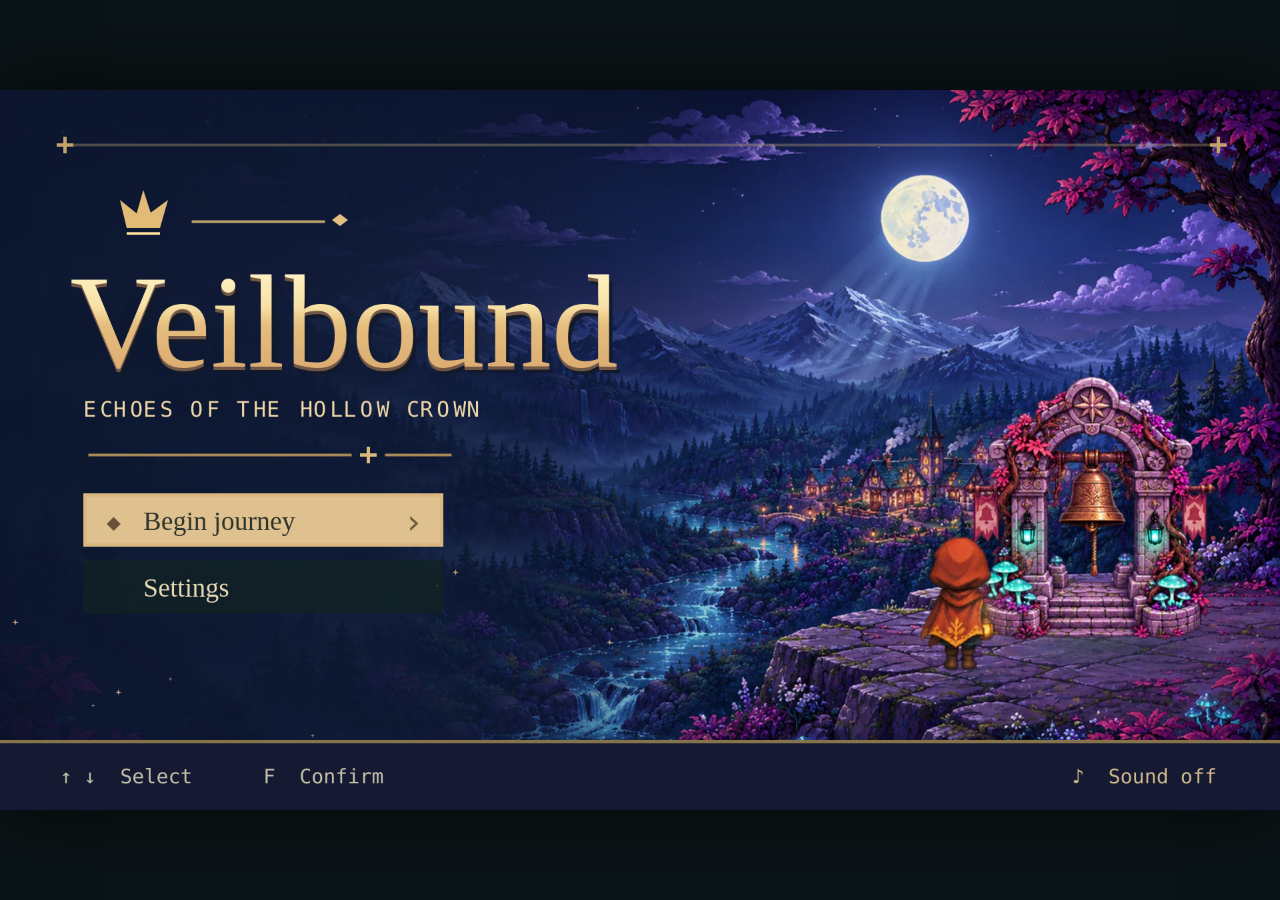
==== commit dfbbd9b6: "Bring Veilbound’s village concept art into gameplay" ====
--- a/play/index.html
+++ b/play/index.html
@@ -696,6 +696,127 @@
         W = 384,
         H = 216,
         TAU = Math.PI * 2;
+      const paintedArt = {
+        rowan: new Image(),
+        village: new Image(),
+        "village-ground": new Image(),
+        "moonlit-valley": new Image(),
+      };
+      const villageSprites = {
+        arch: [
+          [4, 4, 280, 297],
+          [4, 314, 280, 295],
+        ],
+        amberHouse: [
+          [290, 4, 215, 247],
+          [290, 314, 215, 245],
+        ],
+        tealHouse: [
+          [511, 4, 230, 249],
+          [511, 314, 230, 247],
+        ],
+        tree: [
+          [747, 4, 240, 240],
+          [747, 314, 240, 243],
+        ],
+        stand: [
+          [993, 4, 180, 164],
+          [993, 314, 180, 165],
+        ],
+        flowers: [
+          [1179, 4, 100, 76],
+          [1179, 314, 100, 81],
+        ],
+        bridge: [
+          [1285, 4, 265, 181],
+          [1285, 314, 265, 178],
+        ],
+        fence: [
+          [1556, 4, 205, 80],
+          [1556, 314, 205, 76],
+        ],
+        lamp: [
+          [1767, 4, 50, 99],
+          [1767, 314, 50, 94],
+        ],
+        cave: [
+          [1823, 4, 145, 122],
+          [1823, 314, 145, 127],
+        ],
+        rift: [
+          [1974, 4, 125, 116],
+          [1974, 314, 125, 116],
+        ],
+        courier: [
+          [2105, 4, 65, 112],
+          [2105, 314, 65, 111],
+        ],
+        guide: [
+          [2176, 4, 85, 130],
+          [2176, 314, 85, 127],
+        ],
+      };
+      function loadPaintedArt() {
+        for (const [name, image] of Object.entries(paintedArt)) {
+          image.onload = () => {
+            roomCache = titleCache = null;
+            previewFrame = -1;
+            redrawBehindSettings = true;
+          };
+          image.src = `./art/${name}.webp`;
+        }
+      }
+      const artReady = (image) => image.complete && image.naturalWidth > 0;
+      const inVillage = () => S.d < 0 && !S.cave && S.area === 5;
+      function spriteTransform(x, y, scale, flip) {
+        g.save();
+        g.translate(
+          graphics.scale === 1 ? Math.round(x) : x,
+          graphics.scale === 1 ? Math.round(y) : y,
+        );
+        g.scale(flip * scale, scale);
+        g.imageSmoothingQuality = "medium";
+      }
+      function villageSprite(name, x, y, world, scale = 1, flip = 1) {
+        const image = paintedArt.village;
+        if (!artReady(image)) return false;
+        const [sx, sy, sw, sh] = villageSprites[name][Number(world)],
+          w = sw / 5,
+          h = sh / 5,
+          anchorX = name === "lamp" ? 0.26 : 0.5,
+          anchorY = name === "bridge" ? 0.42 : 1;
+        spriteTransform(x, y, scale, flip);
+        g.drawImage(image, sx, sy, sw, sh, -w * anchorX, -h * anchorY, w, h);
+        g.restore();
+        return true;
+      }
+      const rowanRows = { front: 0, side: 1, back: 2 };
+      const rowanWalk = [0, 1, 1, 1, 0, 2, 2, 2];
+      const rowanStrike = [5, 5, 6, 7, 7];
+      function paintedRowan(x, y, scale, dir, view, stance, phase, restored) {
+        const image = paintedArt.rowan;
+        if (!artReady(image)) return false;
+        let column = 0;
+        if (stance === "walk") column = rowanWalk[phase];
+        else if (stance === "dodge") column = 3;
+        else if (stance === "shield") column = 4;
+        else if (stance === "attack")
+          column = rowanStrike[phase] + (restored ? 3 : 0);
+        spriteTransform(x, y, scale, view === "side" ? dir : 1);
+        g.drawImage(
+          image,
+          180 * column,
+          144 * rowanRows[view],
+          180,
+          144,
+          -18,
+          -26,
+          36,
+          28.8,
+        );
+        g.restore();
+        return true;
+      }
       const graphicsPresets = {
         classic: { name: "Classic", scale: 1, samples: 2, texture: 1 },
         balanced: { name: "Balanced", scale: 3, samples: 3, texture: 1 },
@@ -2212,6 +2333,10 @@
         g.beginPath();
         g.rect(x + 2, y + 2, 30, 37);
         g.clip();
+        if (paintedResident(id, x + 18, y + 61, 2.35)) {
+          g.restore();
+          return;
+        }
         let pos = id === 8 ? [x + 17, y + 70, 1.73] : [x + 17, y + 53, 1.95];
         stamp("portrait/" + id, ...pos, 1, () => {
           if (id < 8) residentModel(id, 0);
@@ -2379,7 +2504,7 @@
         }
         return ridge;
       }
-      function landscape() {
+      function landscapeScenery() {
         const r = rng(22513);
         const sky = g.createLinearGradient(0, 0, 0, H);
         for (const [at, col] of [
@@ -2597,15 +2722,18 @@
           [354, 160, 39],
         ])
           pine(x, y, h, "#182d39", "#385051", Math.round(x) + 10);
-        g.save();
-        g.translate(323, 160);
-        g.scale(1.82, 1.82);
-        groundShadow(0, 0, 16.5, 4.6, 4);
-        stamp("title-bell", 0, 0, 1.11, 1, () => propModel("bell"), true);
-        g.restore();
-        floorLight(321, 144, 23, 24, "#f5b875", 0.26);
-        hero(289, 175, 1.86, 1, 0, true);
-        lampLight(285, 162, 11, "#f5c080");
+      }
+      function landscape() {
+        const backdrop = paintedArt["moonlit-valley"];
+        if (artReady(backdrop)) g.drawImage(backdrop, 0, 0, W, H);
+        else landscapeScenery();
+        groundShadow(327, 165, 28, 7, 4);
+        floorLight(327, 163, 26, 10, "#75cfcc", 0.19);
+        if (!villageSprite("arch", 327, 165, 1, 1.34))
+          stamp("title-bell", 327, 165, 2.02, 1, () => propModel("bell"), true);
+        groundShadow(288, 174, 9.4, 3.1);
+        hero(288, 174, 1.65, 1, 0, true);
+        lampLight(297, 156, 10, "#f5c080");
         const shade = g.createLinearGradient(0, 0, 236, 0);
         shade.addColorStop(0, "#0d172dc9");
         shade.addColorStop(0.57, "#111b326b");
@@ -4081,7 +4209,14 @@
           1.04,
         );
       }
+      function paintedResident(id, x, y, scale = 1) {
+        if (id === 5) return villageSprite("courier", x, y, S.world, scale);
+        if (id === 6 || id === 7)
+          return villageSprite("guide", x, y, id - 6, scale, -1);
+        return false;
+      }
       function resident(x, y, id, castShadow = false) {
+        if (paintedResident(id, x, y)) return;
         let f = opts.reduced ? 0 : Math.floor(tick / 48 + id) % 2;
         stamp(
           "resident/" + id + "/" + f,
@@ -6820,6 +6955,7 @@
                     ? 3
                     : 0;
         const restored = !title && has(9);
+        if (paintedRowan(x, y, s, dir, view, stance, f, restored)) return;
         stamp(
           "hero/" + view + stance + f + restored + dir,
           x,
@@ -7041,6 +7177,21 @@
             scale: i % 3 === 0 ? 1.14 : 0.87,
           });
           wall(x - 3, y - 2, 6, 4, "invisible");
+        }
+        if (a === 5) {
+          // The orchard brook stays in the southwest garden, beside the main road.
+          for (let y = 169; y < H; y += 3) {
+            const mid = 103 + Math.sin((y - 181) / 17) * 8,
+              width = Math.min(24, 7 + (y - 169) * 0.56);
+            scene.water.push({
+              x: Math.round(mid - width / 2),
+              y,
+              w: Math.round(width),
+              h: 3,
+              style: "stream",
+            });
+          }
+          obj("bridge", 108, 193);
         }
         if (a === 9) {
           for (let x = 0; x < W; x += 8) {
@@ -7608,7 +7759,7 @@
           ["stores", 325, 176],
         ],
         [
-          ["wagon", 104, 177],
+          ["stall", 44, 106],
           ["bench", 131, 81],
           ["stores", 333, 185],
           ["trellis", 30, 87],
@@ -7648,6 +7799,12 @@
         let kind =
           S.world && o.kind === "stores" && S.area === 6 ? "archive" : o.kind;
         groundShadow(o.x, o.y, kind === "beacon" ? 6 : 10, 3.4);
+        if (
+          kind === "stall" &&
+          inVillage() &&
+          villageSprite("stand", o.x, o.y, S.world)
+        )
+          return;
         stamp("scene/" + kind + "/" + S.world, o.x, o.y, 1, 1, () =>
           fieldDressing(kind, !!S.world),
         );
@@ -8276,6 +8433,12 @@
         if (S.area === 5 || S.area === 2) {
           for (let o of scene.obj) {
             if (o.type !== "house" && o.kind !== "kiln") continue;
+            if (
+              o.type === "house" &&
+              inVillage() &&
+              artReady(paintedArt.village)
+            )
+              continue;
             let variant = Math.floor(o.x) % 5;
             for (let j = 0; j < 3; j++) {
               let u = ((t + variant * 19 + j * 29) % 92) / 92,
@@ -8462,6 +8625,15 @@
         if (a === 5) {
           obj("house", 85, 78);
           wall(70, 61, 30, 18, "invisible");
+          for (const [x, y, scale] of [
+            [52, 172, 0.87],
+            [288, 196, 1.05],
+            [336, 146, 0.91],
+          ]) {
+            obj("gardenFence", x, y, { scale });
+            const width = 37 * scale;
+            wall(x - width / 2, y - 5, width, 4, "invisible");
+          }
         }
         if ([1, 9, 10].includes(a)) {
           scene.water.push({
@@ -10362,7 +10534,8 @@
         ctx.lineJoin = "round";
         ctx.strokeStyle = "#fff";
         ctx.lineWidth = [18, 16, 18, 17, 18, 21, 16, 25, 14, 17, 16, 16][area];
-        const bridge = scene.obj.find((o) => o.type === "bridge");
+        const bridge =
+          area === 5 ? null : scene.obj.find((o) => o.type === "bridge");
         const channel = scene.water.find((o) => o.w === 53);
         const routes = {
           left: [
@@ -10440,14 +10613,23 @@
             12,
           );
           ctx.fill();
-          if (area === 5)
+          if (area === 5) {
             trace([
               [205, 130],
               [208, 151],
               [227, 165],
             ]);
-        }
-        return ctx.getImageData(0, 0, map.width, map.height).data;
+            ctx.lineWidth = 10;
+            trace([
+              [177, 144],
+              [151, 164],
+              [138, 192],
+              [108, 193],
+              [82, 194],
+            ]);
+          }
+        }
+        return ctx.getImageData(0, 0, map.width, map.height);
       }
       function colorRamp(stops, n = 64) {
         const rgb = stops.map((h) =>
@@ -10464,11 +10646,71 @@
           );
         });
       }
+      const villageMaterials = [[], []];
+      function fillVillageMaterial(world, material, width, height) {
+        const cell = 384;
+        let tile = villageMaterials[world][material];
+        if (!tile) {
+          tile = document.createElement("canvas");
+          tile.width = tile.height = cell;
+          tile
+            .getContext("2d")
+            .drawImage(
+              paintedArt["village-ground"],
+              material * cell,
+              world * cell,
+              cell,
+              cell,
+              0,
+              0,
+              cell,
+              cell,
+            );
+          villageMaterials[world][material] = tile;
+        }
+        const pattern = g.createPattern(tile, "repeat");
+        pattern.setTransform(
+          new DOMMatrix().scale(width / cell, height / cell),
+        );
+        g.fillStyle = pattern;
+        g.fillRect(0, 0, W, H);
+      }
+      function paintVillageGround(world, roadImage) {
+        fillVillageMaterial(world, 0, 103, 91);
+        const streets = makeLayer(() => {
+          fillVillageMaterial(world, 2, 96, 82);
+          g.save();
+          const plaza = new Path2D(
+            "M 128 124 L 136 116 L 141 109 L 152 106 L 175 107 L 190 105 " +
+              "L 216 107 L 232 110 L 241 120 L 242 134 L 234 142 L 224 147 " +
+              "L 201 148 L 184 145 L 166 147 L 146 146 L 133 140 Z",
+          );
+          g.clip(plaza);
+          fillVillageMaterial(world, 1, 77, 63);
+          g.restore();
+          g.globalCompositeOperation = "destination-in";
+          drawTexture(roadImage, 0, 0, W, H);
+        });
+        g.drawImage(streets, 0, 0, W, H);
+        const light = g.createRadialGradient(186, 114, 13, 186, 114, 210);
+        light.addColorStop(0, world ? "#88b5e414" : "#ffe3a620");
+        light.addColorStop(0.62, world ? "#34334b19" : "#5557330a");
+        light.addColorStop(1, world ? "#11122e64" : "#1d33294f");
+        g.fillStyle = light;
+        g.fillRect(0, 27, W, H);
+      }
       function paintGround() {
         const area = S.area,
           dark = S.world,
           tex = graphics.texture,
-          seed = area * 23 + 517,
+          roadImage = roadMask(area, tex),
+          mask = roadImage.data;
+        scene.paintRoad = mask;
+        if (area === 5 && artReady(paintedArt["village-ground"])) {
+          paintVillageGround(dark, roadImage);
+          return;
+        }
+        const seed = area * 23 + 517,
           surface = colorRamp(
             (dark ? shadowPalettes : fieldPalettes)[area],
             37,
@@ -10494,9 +10736,7 @@
           ),
           image = g.createImageData(W * tex, H * tex),
           stride = image.width,
-          data = image.data,
-          mask = roadMask(area, tex);
-        scene.paintRoad = mask;
+          data = image.data;
         for (let j = 0; j < image.height; j++) {
           const y = j / tex;
           for (let i = 0; i < stride; i++) {
@@ -10898,6 +11138,116 @@
             oval(x, y, 0.7 + r() * 1.43, 0.5, dark ? "#90849d" : "#cabe8d");
         }
       }
+      function paintedVillageDressing(world) {
+        // The canopy frames the screen without closing the four routes into town.
+        for (const [x, y, scale, flip] of [
+          [10, 58, 1.24, 1],
+          [42, 50, 0.85, -1],
+          [111, 49, 1.17, -1],
+          [143, 55, 1.05, 1],
+          [162, 60, 0.82, -1],
+          [231, 55, 0.97, 1],
+          [267, 61, 1.2, -1],
+          [291, 54, 0.84, 1],
+          [378, 68, 1.34, -1],
+          [4, 96, 1.05, -1],
+          [378, 104, 0.88, 1],
+          [1, 163, 1.1, 1],
+          [384, 177, 1.12, -1],
+          [8, 212, 1.18, -1],
+          [373, 220, 1.36, 1],
+        ]) {
+          groundShadow(x, y, 12 * scale, 4);
+          villageSprite("tree", x, y, world, scale, flip);
+        }
+        for (const [x, y, scale, flip] of [
+          [36, 117, 0.55, 1],
+          [63, 98, 0.86, -1],
+          [77, 108, 0.61, 1],
+          [112, 81, 0.8, 1],
+          [149, 93, 0.78, -1],
+          [164, 106, 0.55, 1],
+          [244, 86, 0.92, 1],
+          [262, 97, 0.91, -1],
+          [298, 105, 0.9, 1],
+          [313, 101, 0.64, -1],
+          [352, 106, 0.82, 1],
+          [57, 166, 0.81, -1],
+          [63, 177, 0.58, 1],
+          [84, 186, 0.76, -1],
+          [92, 169, 0.7, 1],
+          [119, 181, 0.68, -1],
+          [129, 207, 0.72, 1],
+          [156, 188, 0.68, 1],
+          [166, 199, 0.62, -1],
+          [209, 183, 0.53, 1],
+          [248, 176, 0.9, -1],
+          [263, 197, 0.72, 1],
+          [278, 183, 1.06, -1],
+          [296, 187, 0.88, 1],
+          [314, 169, 0.8, -1],
+          [353, 181, 0.98, 1],
+          [341, 199, 0.86, -1],
+        ])
+          if (!trailAt(x, y))
+            villageSprite("flowers", x, y, world, scale, flip);
+
+        for (const i of [1, 3, 6, 12, 14]) {
+          const bank = scene.water[i];
+          rock(bank.x - 1.4, bank.y + 2.1, 0.47 + (i % 3) * 0.08, world);
+          rock(
+            bank.x + bank.w + 1.3,
+            bank.y + 1.8,
+            0.36 + (i % 3) * 0.09,
+            world,
+          );
+        }
+        const [x, y] = trailJunction[5],
+          bronze = world ? "#c8b2b1" : "#d7a957",
+          relief = world ? "#494057" : "#846240";
+        oval(x, y, 14, 8, relief + "c0");
+        oval(x, y - 0.7, 13.1, 7.1, bronze);
+        oval(x, y - 0.7, 12.15, 6.25, world ? "#665169" : "#a48761");
+        for (let i = 0; i < 8; i++) {
+          const angle = (i * TAU) / 8,
+            length = i % 2 === 0 ? 11.1 : 7.9;
+          poly(
+            [
+              [x, y - 0.8],
+              [
+                x + Math.cos(angle - 0.32) * 3.3,
+                y - 0.8 + Math.sin(angle - 0.32) * 1.9,
+              ],
+              [
+                x + Math.cos(angle) * length,
+                y - 0.8 + Math.sin(angle) * length * 0.52,
+              ],
+              [
+                x + Math.cos(angle + 0.32) * 3.3,
+                y - 0.8 + Math.sin(angle + 0.32) * 1.9,
+              ],
+            ],
+            i % 2 === 0 ? bronze : relief,
+          );
+        }
+        for (const [x, y, scale, flip] of [
+          [96, 131, 0.84, 1],
+          [153, 103, 0.79, 1],
+          [245, 106, 0.84, -1],
+          [304, 132, 0.92, -1],
+          [173, 169, 0.96, 1],
+          [212, 169, 0.96, -1],
+        ]) {
+          groundShadow(x, y, 2.9, 1.5);
+          villageSprite("lamp", x, y, world, scale, flip);
+          lampLight(
+            x + flip * 5.4 * scale,
+            y - 13.6 * scale,
+            10,
+            world ? "#6df2e3" : "#ffd88d",
+          );
+        }
+      }
       function otherLandscapeDetails(a, dark) {
         const r = rng(176 + a * 49);
         if (a === 0) {
@@ -11218,21 +11568,24 @@
           w = S.world,
           r = rng(scene.seed);
         paintGround();
-        groundCover(a, w, r);
-        for (let [X, Y] of [
-          [3, 49],
-          [377, 54],
-          [4, 211],
-          [381, 206],
-        ]) {
-          if ([2, 3, 8, 9].includes(a)) rock(X, Y, 1.55, w);
-          else tree(X, Y, w, Math.floor(X + Y), 1.18);
-        }
-        landscapeBorder(a, w, r);
-        borderGroves(a, w);
-        regionDetail(a, w, r);
-        if (a === 5) villageDressing(w);
-        else otherLandscapeDetails(a, w);
+        if (a === 5 && artReady(paintedArt.village)) paintedVillageDressing(w);
+        else {
+          groundCover(a, w, r);
+          for (let [X, Y] of [
+            [3, 49],
+            [377, 54],
+            [4, 211],
+            [381, 206],
+          ]) {
+            if ([2, 3, 8, 9].includes(a)) rock(X, Y, 1.55, w);
+            else tree(X, Y, w, Math.floor(X + Y), 1.18);
+          }
+          landscapeBorder(a, w, r);
+          borderGroves(a, w);
+          regionDetail(a, w, r);
+          if (a === 5) villageDressing(w);
+          else otherLandscapeDetails(a, w);
+        }
         biomeCraft(a, w, r);
         if (a === 7) castle(342, 62, 0.8);
         if (a === 6) {
@@ -11248,7 +11601,7 @@
             });
           }
         }
-        if (a === 7 || a === 5) {
+        if (a === 7) {
           for (let j = 0; j < 8; j++) {
             let x = 14 + j * 48;
             rect(x, 207, 18, 1, w ? "#46494a" : "#8c9173");
@@ -13680,6 +14033,14 @@
             rect(x - 3, y - 5, 7, 4, "#856a7f");
             break;
           case "house":
+            if (inVillage() && artReady(paintedArt.village)) {
+              const scale = y > 140 ? 1.15 : 0.96;
+              const roof =
+                x === 85 || x > 340 || x < 60 ? "amberHouse" : "tealHouse";
+              groundShadow(x, y - 1, 17 * scale, 5);
+              villageSprite(roof, x, y, w, scale, x > 290 ? -1 : 1);
+              break;
+            }
             building(x, y, w, o.style);
             break;
           case "tree":
@@ -13692,13 +14053,20 @@
             portalModel(x, y, o.id);
             break;
           case "cave":
+            if (inVillage() && villageSprite("cave", x, y, w)) break;
             caveArch(x, y);
             break;
           case "bell":
+            if (inVillage() && artReady(paintedArt.village)) {
+              groundShadow(x, y, 22, 5);
+              villageSprite("arch", x, y, w);
+              break;
+            }
             towerBell(x, y, !!w);
             break;
           case "rift": {
-            stamp("prop/rift", x, y, 1, 1, () => propModel("rift"));
+            if (!inVillage() || !villageSprite("rift", x, y, w))
+              stamp("prop/rift", x, y, 1, 1, () => propModel("rift"));
             for (let i = 0; i < 5; i++)
               rect(
                 x + Math.sin(t / 32 + i) * 4,
@@ -13715,7 +14083,17 @@
             resident(x, y, o.type === "guide" ? (w ? 7 : 6) : o.id, true);
             break;
           case "bridge":
-            bridgeModel(x, y, w);
+            if (!inVillage() || !villageSprite("bridge", x, y, w))
+              bridgeModel(x, y, w);
+            break;
+          case "gardenFence":
+            if (!villageSprite("fence", x, y, w, o.scale)) {
+              const width = 37 * o.scale;
+              rect(x - width / 2, y - 7, width, 2, w ? "#635166" : "#8a6b4c");
+              rect(x - width / 2, y - 3, width, 2, w ? "#635166" : "#8a6b4c");
+              for (const offset of [-width / 2, 0, width / 2 - 2])
+                rect(x + offset, y - 10, 2, 11, w ? "#93819b" : "#b9a381");
+            }
             break;
           case "grass": {
             const flick =
@@ -13848,6 +14226,7 @@
         g.drawImage(roomCache, 0, 0, W, H);
         let d = S.d,
           w = S.world;
+        const paintedVillage = inVillage() && artReady(paintedArt.village);
         if (d >= 0 || S.cave) {
           for (const exit of scene.exits)
             dungeonDoor(exit, d >= 0 ? d : S.area % 10);
@@ -13875,10 +14254,10 @@
         });
         scene.walls.forEach(barrierArt);
         let drawables = scene.obj.map((o) => [
-          o.y,
+          o.y - (paintedVillage && o.type === "bridge" ? 8 : 0),
           () => {
             let faded =
-              [
+              ([
                 "tree",
                 "house",
                 "oldtree",
@@ -13886,10 +14265,11 @@
                 "rock",
                 "scenery",
                 "shop",
-              ].includes(o.type) &&
-              Math.abs(p.x - o.x) < 22 &&
+              ].includes(o.type) ||
+                (paintedVillage && o.type === "bell")) &&
+              Math.abs(p.x - o.x) < (paintedVillage ? 25 : 22) &&
               p.y < o.y + 1 &&
-              p.y > o.y - 42;
+              p.y > o.y - (paintedVillage ? 58 : 42);
             if (faded) g.globalAlpha = 0.55;
             objArt(o);
             if (faded) g.globalAlpha = 1;
@@ -13946,7 +14326,7 @@
           !S.cave &&
           opts.atmosphere &&
           !opts.reduced &&
-          ((w && [1, 5, 9, 10].includes(S.area)) || [2, 3].includes(S.area))
+          ((w && [1, 9, 10].includes(S.area)) || [2, 3].includes(S.area))
         ) {
           for (let i = 0; i < 14; i++) {
             let X = (i * 53 + tick * (w ? 0.43 : 0.2)) % 384,
@@ -13982,7 +14362,7 @@
         ) {
           let s = keyName("act") + " " + (o.label || labels[o.type]),
             x = clamp(p.x, 44, 340),
-            y = Math.max(50, p.y - 22);
+            y = Math.max(50, p.y - (artReady(paintedArt.rowan) ? 28 : 22));
           g.font = "6px monospace";
           let width = g.measureText(s).width + 7;
           rect(x - width / 2 - 0.56, y - 7.55, width + 1.12, 9.49, "#967454");
@@ -15124,9 +15504,10 @@
           g.imageSmoothingEnabled = density > 1;
           g.drawImage(vistaLayer, 0, 0, vistaWidth, vistaHeight);
           groundShadow(151, 184, 9, 2.7);
-          stamp("preferences/rowan", 151, 184, 1.42, 1, () =>
-            rowanModel("side", 0, "idle", false, -1),
-          );
+          if (!paintedRowan(151, 184, 1.42, -1, "side", "idle", 0, false))
+            stamp("preferences/rowan", 151, 184, 1.42, 1, () =>
+              rowanModel("side", 0, "idle", false, -1),
+            );
           if (opts.atmosphere)
             for (let i = 0; i < 18; i++) {
               const x =
@@ -15333,6 +15714,7 @@
       }
       applyGraphics();
       applyBrightness();
+      loadPaintedArt();
       if (new URLSearchParams(location.search).get("launch") === "1") {
         // A damaged save still gets the title screen and its explicit New Journey option.
         if (saved) start(true);
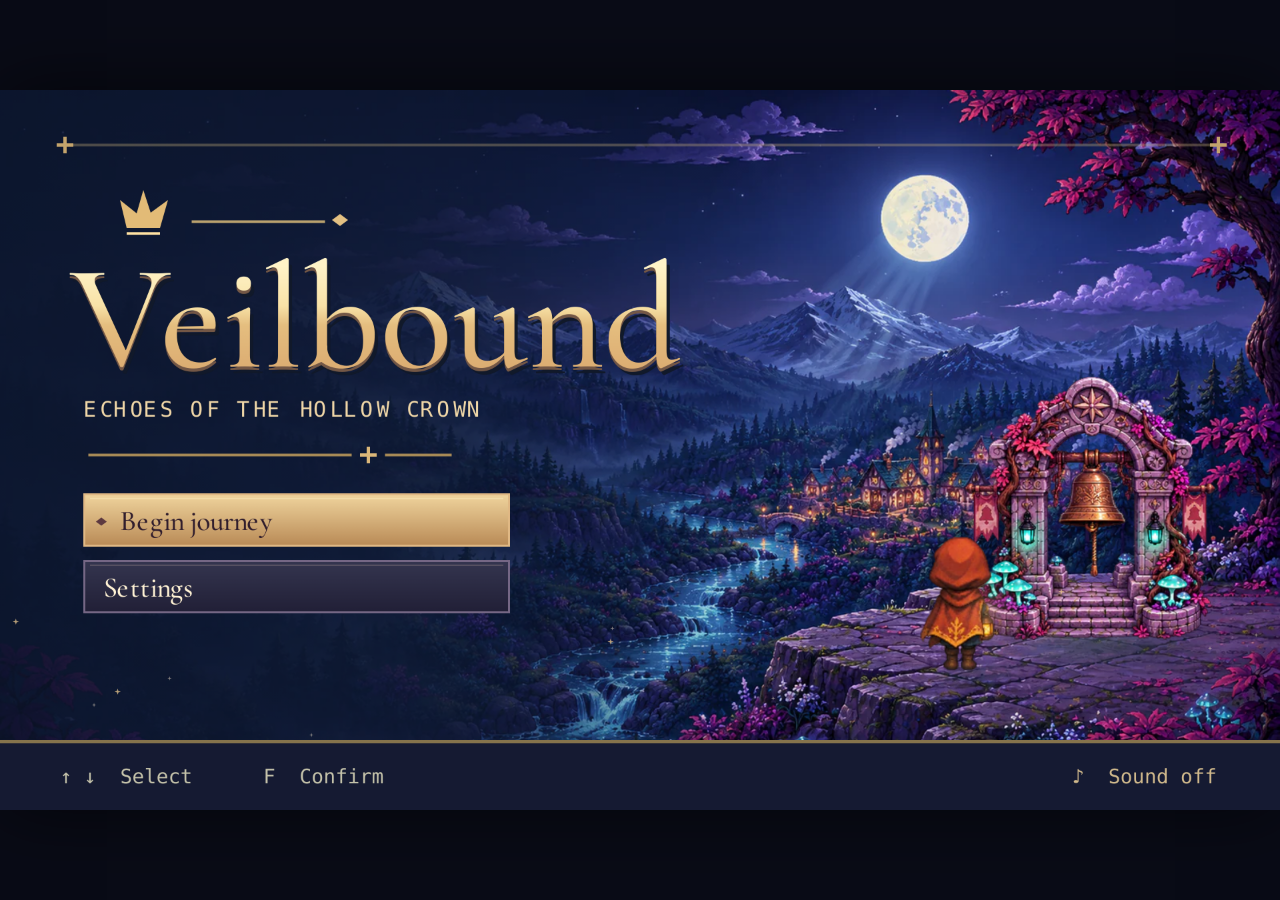
==== commit fd57bb99: "Polish Veilbound’s full campaign, menus, and homepage" ====
--- a/play/index.html
+++ b/play/index.html
@@ -482,6 +482,7 @@
         }
       }
     </style>
+    <link rel="stylesheet" href="./menu.css" />
   </head>
   <body>
     <main>
@@ -690,6 +691,7 @@
       </footer>
     </dialog>
     <input hidden id="loadfile" type="file" accept=".json,application/json" />
+    <script src="./presentation.js"></script>
     <script>
       "use strict";
       const cv = document.querySelector("canvas"),
@@ -701,6 +703,14 @@
         village: new Image(),
         "village-ground": new Image(),
         "moonlit-valley": new Image(),
+        "world-surfaces": new Image(),
+        "chamber-surfaces": new Image(),
+        "region-props": new Image(),
+        "sanctum-props": new Image(),
+        interface: new Image(),
+        guardians: new Image(),
+        instruments: new Image(),
+        "last-bell": new Image(),
       };
       const villageSprites = {
         arch: [
@@ -7024,7 +7034,7 @@
           oval(m.x, m.y, 7, 3, "#766d5d");
           for (let i = 0; i < 3; i++)
             rect(m.x - 5 + i * 4, m.y - (i % 2) * 2, 2, 1, "#c5cdac");
-        } else {
+        } else if (!paintedGuardian(m, y, face, pose, phase)) {
           stamp(
             [
               "enemy",
@@ -7111,7 +7121,8 @@
       }
       function glyph(x, y, i, s = 1) {
         if (i < 0 || i > 10) return;
-        stamp("instrument" + i, x, y, s, 1, () => itemModel(i));
+        if (!instrumentArt(i, x, y, 15.2 * s))
+          stamp("instrument" + i, x, y, s, 1, () => itemModel(i));
       }
       function barrel(m, x, y, z, r = 3.4, h = 8, mat = "bark") {
         let ring = [
@@ -7805,6 +7816,15 @@
           villageSprite("stand", o.x, o.y, S.world)
         )
           return;
+        if (S.d < 0 && !S.cave && !inVillage()) {
+          const lead = setDress[S.area][0];
+          if (
+            o.x === lead[1] &&
+            o.y === lead[2] &&
+            regionLandmark(o.x, o.y, 44)
+          )
+            return;
+        }
         stamp("scene/" + kind + "/" + S.world, o.x, o.y, 1, 1, () =>
           fieldDressing(kind, !!S.world),
         );
@@ -10646,34 +10666,15 @@
           );
         });
       }
-      const villageMaterials = [[], []];
       function fillVillageMaterial(world, material, width, height) {
-        const cell = 384;
-        let tile = villageMaterials[world][material];
-        if (!tile) {
-          tile = document.createElement("canvas");
-          tile.width = tile.height = cell;
-          tile
-            .getContext("2d")
-            .drawImage(
-              paintedArt["village-ground"],
-              material * cell,
-              world * cell,
-              cell,
-              cell,
-              0,
-              0,
-              cell,
-              cell,
-            );
-          villageMaterials[world][material] = tile;
-        }
-        const pattern = g.createPattern(tile, "repeat");
-        pattern.setTransform(
-          new DOMMatrix().scale(width / cell, height / cell),
+        materialFill(
+          paintedArt["village-ground"],
+          3,
+          world * 3 + material,
+          384,
+          width,
+          height,
         );
-        g.fillStyle = pattern;
-        g.fillRect(0, 0, W, H);
       }
       function paintVillageGround(world, roadImage) {
         fillVillageMaterial(world, 0, 103, 91);
@@ -10710,6 +10711,7 @@
           paintVillageGround(dark, roadImage);
           return;
         }
+        if (area !== 5 && paintRegionFloor(area, dark, roadImage)) return;
         const seed = area * 23 + 517,
           surface = colorRamp(
             (dark ? shadowPalettes : fieldPalettes)[area],
@@ -11584,7 +11586,10 @@
           borderGroves(a, w);
           regionDetail(a, w, r);
           if (a === 5) villageDressing(w);
-          else otherLandscapeDetails(a, w);
+          else {
+            otherLandscapeDetails(a, w);
+            decorateRegion(r);
+          }
         }
         biomeCraft(a, w, r);
         if (a === 7) castle(342, 62, 0.8);
@@ -12386,6 +12391,17 @@
         }
       }
       function tree(x, y, dark, seed, size = 1, moving = false) {
+        if (
+          moving &&
+          S.d < 0 &&
+          !S.cave &&
+          [0, 1, 3, 8, 10, 11].includes(S.area) &&
+          artReady(paintedArt["region-props"])
+        ) {
+          groundShadow(x, y, 8 * size, 2.4);
+          regionLandmark(x, y, 38 * size, seed % 2 ? -1 : 1);
+          return;
+        }
         const id = ((seed % 19) + 19) % 19,
           style = dark
             ? id % 3
@@ -13619,6 +13635,7 @@
         for (let x = 9; x < W - 15; x += 12.13)
           stoneCourse(x, 198.3, 11.5, 6.17, aux, Math.round(x) + seed);
         rect(8, 204, W - 16, 2, "#111423b5");
+        rect(0, 209, W, H - 209, "#14172a");
         if (cave) {
           for (let j = 0; j < 19; j++) {
             let x = (j - 1) * 22 + r() * 6;
@@ -13638,7 +13655,8 @@
           d = cave ? S.area % 10 : S.d,
           room = S.r,
           tint = chamberLight[d];
-        flagstones(d, cave);
+        if (!paintChamberFloor(d, cave)) flagstones(d, cave);
+        paintChamberInlays(d, cave, room);
         if (!cave) floorRelief(d, room);
         chamberWalls(d, cave);
         for (const [x, y] of [
@@ -13676,6 +13694,7 @@
             }
           dungeonSet(d);
         }
+        dressChamber(d, cave, room);
         const dusk = g.createRadialGradient(192, 123, 55, 192, 123, 205);
         dusk.addColorStop(0, "#06102100");
         dusk.addColorStop(0.68, "#11192819");
@@ -14053,19 +14072,20 @@
             portalModel(x, y, o.id);
             break;
           case "cave":
-            if (inVillage() && villageSprite("cave", x, y, w)) break;
+            if (S.d < 0 && !S.cave && villageSprite("cave", x, y, w)) break;
             caveArch(x, y);
             break;
           case "bell":
-            if (inVillage() && artReady(paintedArt.village)) {
-              groundShadow(x, y, 22, 5);
-              villageSprite("arch", x, y, w);
+            if (artReady(paintedArt.village)) {
+              const size = inVillage() ? 1 : 0.74;
+              groundShadow(x, y, 22 * size, 5 * size);
+              villageSprite("arch", x, y, w, size);
               break;
             }
             towerBell(x, y, !!w);
             break;
           case "rift": {
-            if (!inVillage() || !villageSprite("rift", x, y, w))
+            if (!villageSprite("rift", x, y, w))
               stamp("prop/rift", x, y, 1, 1, () => propModel("rift"));
             for (let i = 0; i < 5; i++)
               rect(
@@ -14628,9 +14648,9 @@
         rect(X - 5, Y + 2.66, 10, 0.76, "#ffe2a3");
         line(57, 39, 97, 39, "#baa16e");
         petalGlyph(102, 39, 2.41, "#e3c082");
-        txt("Veilbound", 22, 85, "#11192a", 40, "left", "Georgia");
-        txt("Veilbound", 21, 84.1, "#735746", 40, "left", "Georgia");
-        g.font = "40px Georgia";
+        txt("Veilbound", 22, 85, "#11192a", 45, "left", menuDisplay);
+        txt("Veilbound", 21, 84.1, "#735746", 45, "left", menuDisplay);
+        g.font = "45px " + menuDisplay;
         const amber = g.createLinearGradient(0, 53, 0, 85);
         for (const [t, col] of [
           [0, "#fff3c7"],
@@ -14648,25 +14668,16 @@
         let labelsT = saved
           ? ["Continue journey", "New journey", "Settings"]
           : ["Begin journey", "Settings"];
-        labelsT.forEach((s, i) => {
-          let y = 121 + i * 20,
-            active = i === sel;
-          if (active) {
-            rect(25, y, 108, 16, "#d9b77e");
-            rect(26, y + 1, 106, 14, "#dfc18f");
-            txt("◆", 32, y + 11, "#6b5138", 7);
-          } else rect(25, y, 108, 16, "#112322ba");
-          txt(
-            s,
-            43,
-            y + 11,
-            active ? "#2e352c" : "#e6d7b4",
-            8,
-            "left",
-            "Georgia",
+        labelsT.forEach((label, i) => {
+          menuButton(
+            label,
+            25,
+            121 + i * 20,
+            128,
+            () => titleChoose(i),
+            i === sel,
+            16,
           );
-          if (active) txt("›", 124, y + 12, "#715a3e", 10, "center");
-          hitBox(25, y, 108, 16, () => titleChoose(i));
         });
         rect(0, 195, W, 21, "#151a32");
         rect(0, 195, W, 1, "#85734c");
@@ -14844,6 +14855,7 @@
         e.target.value = "";
       };
       function mapArt() {
+        artPanel(1, 28, 51, 327, 103, 172, 0.19);
         let indoor = S.d >= 0,
           ox = 74,
           oy = indoor ? 59 : 64,
@@ -14853,10 +14865,10 @@
           indoor ? names[S.d] : mapWorld ? "The Gloam" : "Aurelia",
           37,
           49,
-          "#f1e1bd",
-          10,
+          uiGold,
+          9.5,
           "left",
-          "Georgia",
+          menuDisplay,
         );
         if (!indoor) {
           for (let i = 0; i < 12; i++) {
@@ -14866,6 +14878,24 @@
             g.save();
             g.globalAlpha = known ? 0.78 : 0.24;
             let col = (mapWorld ? shadowPalettes : fieldPalettes)[i];
+            const sheet = paintedArt["world-surfaces"];
+            if (artReady(sheet)) {
+              const cell = i + mapWorld * 12;
+              g.drawImage(
+                sheet,
+                (cell % 6) * tileSize,
+                Math.floor(cell / 6) * tileSize,
+                tileSize,
+                tileSize,
+                X - 33,
+                Y - 8,
+                66,
+                26,
+              );
+              rect(X - 33, Y - 8, 66, 26, mapWorld ? "#21192f49" : "#342d2471");
+              g.restore();
+              continue;
+            }
             rect(X - 33, Y - 9, 66, 27, "#" + col[0]);
             rect(X - 32, Y - 8, 64, 25, "#" + col[1] + "50");
             for (let j = 0; j < 6; j++) {
@@ -14922,7 +14952,7 @@
               oy + arr[a][1] * sy,
               ox + arr[b][0] * sx,
               oy + arr[b][1] * sy,
-              "#817756",
+              "#c4a681",
             );
           }
         } else
@@ -14934,7 +14964,7 @@
                 oy + y * sy,
                 ox + (x + 1) * sx,
                 oy + y * sy,
-                "#556b60",
+                "#c6a67789",
               );
             if (y < 2)
               line(
@@ -14942,7 +14972,7 @@
                 oy + y * sy,
                 ox + x * sx,
                 oy + (y + 1) * sy,
-                "#556b60",
+                "#c6a67789",
               );
           }
         arr.forEach(([x, y], i) => {
@@ -14958,19 +14988,29 @@
             Y - 6,
             45,
             13,
-            here ? "#c9b47f" : show ? "#527060" : "#344448",
+            here ? "#e8c391" : show ? "#9f8b78" : "#52475e",
           );
-          txt(
-            show
-              ? indoor
-                ? rooms[i].slice(0, 12)
-                : (mapWorld ? gloam : places)[i].split(" ")[0]
-              : "·",
-            X,
-            Y + 2,
-            here ? "#233630" : "#e2d7bb",
-            5.5,
-            "center",
+          rect(
+            X - 21.4,
+            Y - 5.4,
+            43.8,
+            11.8,
+            here ? "#bd965d" : show ? "#2e293f" : "#211e31",
+          );
+          const label = indoor
+            ? rooms[i]
+            : (mapWorld ? gloam : places)[i].replace(/^The /, "");
+          const lines = show ? wrap(label, 14) : ["·"];
+          lines.forEach((part, j) =>
+            txt(
+              part,
+              X,
+              Y + (lines.length > 1 ? -0.8 + j * 6.4 : 2.7),
+              here ? "#292035" : uiPaper,
+              lines.length > 1 ? 6.15 : 7,
+              "center",
+              menuDisplay,
+            ),
           );
           if (indoor && i === 11 && S.done.includes(S.d))
             txt("✓", X + 22, Y, "#b4e5a0", 7);
@@ -14996,14 +15036,14 @@
           }
         });
         if (!indoor) {
-          button(
+          menuButton(
             mapWorld ? "View Aurelia" : "View The Gloam",
             37,
             161,
             85,
             () => (mapWorld = 1 - mapWorld),
           );
-          button("Mark current area", 129, 161, 91, () => {
+          menuButton("Mark current area", 129, 161, 91, () => {
             S.notes[loc()] = !S.notes[loc()];
             save();
           });
@@ -15014,152 +15054,9 @@
             : "◆ Entrance     ♪ Bell     + Note     Arrows switch worlds",
           37,
           185,
-          "#baa984",
-          6,
+          uiMuted,
+          6.3,
         );
-      }
-      function menuArt() {
-        if (menuFrom === "title") {
-          if (!titleCache) titleCache = makeLayer(landscape);
-          g.drawImage(titleCache, 0, 0, W, H);
-        } else drawScene();
-        rect(0, 0, W, H, "#0c151bc9");
-        frame(23, 14, 338, 188);
-        let heading = {
-          pause: "Journey paused",
-          inventory: "Equipment",
-          map: "Cartographer’s map",
-          journal: "Quest journal",
-          bindings: "Keyboard bindings",
-          bells: "Bell towers",
-          confirm: "New journey",
-        }[menu];
-        txt(heading, 36, 34, "#f8e9c6", 13, "left", "Georgia");
-        txt("×", 346, 32, "#d8bd88", 12, "center");
-        hitBox(334, 17, 22, 21, closeMenu);
-        line(36, 39, 347, 39, "#70684e");
-        if (menu === "map") {
-          mapArt();
-          return;
-        }
-        if (menu === "journal") {
-          let all = [
-            goal(),
-            ...names.map((n, i) => (S.done.includes(i) ? "✓ " : "◇ ") + n),
-            ...S.journal.slice().reverse(),
-          ];
-          let lines = all.flatMap((s) => wrap(s, 73));
-          lines
-            .slice(page * 13, page * 13 + 13)
-            .forEach((s, i) =>
-              txt(s, 38, 53 + i * 9, i === 0 ? "#e9c785" : "#cbd1be", 6.5),
-            );
-          button(
-            "‹ Previous",
-            38,
-            177,
-            62,
-            () => (page = Math.max(0, page - 1)),
-          );
-          button(
-            "Next ›",
-            105,
-            177,
-            55,
-            () => (page = Math.min(Math.ceil(lines.length / 13) - 1, page + 1)),
-          );
-          return;
-        }
-        let list = entries();
-        if (menu === "inventory") {
-          if (!list.length)
-            txt(
-              "The treasury instruments you find will appear here.",
-              38,
-              61,
-              "#cec9af",
-              7,
-            );
-          list.forEach((s, i) => {
-            let col = i % 6,
-              row = Math.floor(i / 6),
-              x = 37 + col * 51,
-              y = 47 + row * 32;
-            rect(x, y, 45, 27, sel === i ? "#a68e62" : "#334744");
-            rect(x + 1, y + 1, 43, 25, sel === i ? "#536859" : "#283a39");
-            glyph(x + 22, y + 13, S.items[i], 1.3);
-            let k = S.slots.indexOf(S.items[i]);
-            if (k >= 0)
-              txt(keyName(k ? "slot2" : "slot1"), x + 3, y + 8, "#ebcb8b", 6);
-            hitBox(x, y, 45, 27, () => (sel = i));
-          });
-          let id = S.items[sel];
-          if (id !== undefined) {
-            txt(toolsList[id], 38, 125, "#f1d7a4", 12, "left", "Georgia");
-            wrap(descriptions[id], 68).forEach((s, i) =>
-              txt(s, 38, 138 + i * 9, "#cbd4c1", 7),
-            );
-            button("Equip " + keyName("slot1"), 38, 157, 65, () =>
-              menuChoose(sel),
-            );
-            button("Equip " + keyName("slot2"), 110, 157, 65, () =>
-              menuChoose(sel, -1),
-            );
-          }
-          button("Quest journal", 244, 179, 99, () => openMenu("journal"));
-          return;
-        }
-        let cols = menu === "bindings" ? 2 : 1,
-          rows = cols === 2 ? 7 : 10;
-        list.forEach((s, i) => {
-          let col = Math.floor(i / rows),
-            row = i % rows;
-          button(
-            s,
-            38 + col * 151,
-            46 + row * 15,
-            cols === 2 ? 141 : menu === "pause" ? 129 : 194,
-            () => {
-              sel = i;
-              menuChoose(i);
-            },
-            sel === i,
-          );
-        });
-        if (menu === "pause") {
-          let x = 190;
-          spaced("CURRENT OBJECTIVE", x, 57, 0.7, "#d3b57e", 6);
-          wrap(goal(), 32).forEach((s, i) =>
-            txt(s, x, 72 + i * 10, "#e5dcc3", 7),
-          );
-          txt(
-            S.done.filter((i) => i < 4).length + " / 4 seals",
-            x,
-            121,
-            "#a4cab4",
-            7,
-          );
-          txt(
-            S.done.filter((i) => i >= 4).length + " / 6 fragments",
-            x,
-            134,
-            "#c5acc8",
-            7,
-          );
-          if (S.end) txt("Crown dismantled", x, 149, "#eac886", 7);
-        }
-        if (menu === "bindings")
-          txt(
-            bindAction
-              ? "Press a new key for " + bindAction
-              : "Select an action and press a key.",
-            38,
-            176,
-            "#ddc38b",
-            7,
-          );
-        if (menu === "confirm")
-          txt("A new journey replaces the local save.", 38, 98, "#e8b2a0", 7);
       }
       function dialogueArt() {
         if (scene.obj) drawScene();
@@ -15179,44 +15076,54 @@
           }
           glyph(192, y - 6, S.d, 1.7);
         }
-        frame(16, 151, 352, 57);
+        const shade = g.createLinearGradient(0, 121, 0, 216);
+        shade.addColorStop(0, "#11112300");
+        shade.addColorStop(1, "#0c1023c6");
+        rect(0, 121, W, H - 121, shade);
+        frame(16, 150, 352, 59);
         let portrait = portraitId(dialog.w),
           left = portrait < 0 ? 27 : 63;
         if (portrait >= 0) speakerPortrait(portrait, 23, 159);
-        txt(dialog.w, left, 166, "#e6bf80", 9, "left", "Georgia");
+        txt(dialog.w, left, 165, uiGold, 10.2, "left", menuDisplay);
+        rect(left, 169, 333 - left, 0.48, uiRule);
         let s = dialog.s.slice(
           0,
           opts.fast ? 999 : Math.floor(dialog.age * 3) + 5,
         );
         wrap(s, portrait < 0 ? 76 : 67).forEach((line, i) =>
-          txt(line, left, 178 + i * 9, "#f0e9cf", 7),
+          txt(line, left, 180 + i * 8.7, uiPaper, 8, "left", menuDisplay),
         );
         txt("›", 356, 202, "#e0bd7b", 10, "right");
       }
       function endingArt() {
-        if (!titleCache) titleCache = makeLayer(landscape);
-        g.drawImage(titleCache, 0, 0, W, H);
-        rect(0, 0, W, H, "#16292472");
-        frame(35, 39, 314, 139);
-        stamp("ending-ione", 310, 161, 1.7, 1, mentorModel);
-        spaced("THE LAST BELL", 53, 58, 1.7, "#d6b578", 6);
-        txt("Two dawns, one song", 52, 82, "#f5e3bc", 19, "left", "Georgia");
-        let n = S.quests.filter((x) => x === 3).length,
-          s =
-            "Ione lowers the lantern. Across the divide, the bells answer one another. " +
-            (n
-              ? "The " + n + " neighbours you helped carry the melody home."
-              : "In Bellwick, a single lamp waits in the window.") +
-            " Rowan takes the morning watch.";
-        wrap(s, 60).forEach((s, i) => txt(s, 53, 101 + i * 10, "#e4dcc6", 7));
-        button(
-          "Explore · pre-finale checkpoint",
-          53,
-          151,
-          184,
-          () => retry(),
-          true,
+        const dawn = paintedArt["last-bell"];
+        if (artReady(dawn)) g.drawImage(dawn, 0, 0, W, H);
+        else {
+          if (!titleCache) titleCache = makeLayer(landscape);
+          g.drawImage(titleCache, 0, 0, W, H);
+          stamp("ending-ione", 310, 161, 1.7, 1, mentorModel);
+        }
+        const shade = g.createLinearGradient(0, 0, 279, 0);
+        shade.addColorStop(0, "#121325ef");
+        shade.addColorStop(0.64, "#15182caa");
+        shade.addColorStop(1, "#15182c00");
+        rect(0, 0, W, H, shade);
+        spaced("THE LAST BELL", 31, 47, 1.34, uiGold, 6.2);
+        txt("Two dawns, one song", 30, 75, uiPaper, 22, "left", menuDisplay);
+        menuRule(28, 85, 178);
+        const neighbours = S.quests.filter((q) => q === 3).length;
+        const s =
+          "Ione lowers the lantern. Across the divide, the bells answer one another. " +
+          (neighbours
+            ? "The " +
+              neighbours +
+              " neighbours you helped carry the melody home."
+            : "In Bellwick, a single lamp waits in the window.") +
+          " Rowan takes the morning watch.";
+        wrap(s, 51).forEach((line, i) =>
+          txt(line, 32, 101 + i * 10, uiPaper, 8.6, "left", menuDisplay),
         );
+        menuButton("Explore before the finale", 32, 161, 155, retry, true, 18);
       }
       function step() {
         tick++;
@@ -15259,16 +15166,7 @@
             }
           } else if (menu === "journal") {
             if (pressed.has("down") || pressed.has("right"))
-              page = Math.min(
-                page + 1,
-                Math.max(
-                  0,
-                  Math.ceil(
-                    [goal(), ...names, ...S.journal].flatMap((s) => wrap(s, 73))
-                      .length / 13,
-                  ) - 1,
-                ),
-              );
+              page = Math.min(page + 1, journalPageCount() - 1);
             if (pressed.has("up") || pressed.has("left"))
               page = Math.max(0, page - 1);
           } else {
@@ -15306,25 +15204,12 @@
         }
         if (preferences.open) preferences.close();
         if (mode === "title") title();
-        else if (mode === "menu") menuArt();
+        else if (mode === "menu") paintGameMenu();
         else if (mode === "talk") dialogueArt();
         else if (mode === "ending") endingArt();
         else {
           drawScene();
-          if (mode === "defeat") {
-            rect(0, 0, W, H, "#24202aca");
-            frame(83, 75, 218, 66);
-            txt(
-              "The lantern gutters",
-              192,
-              98,
-              "#f2d5af",
-              14,
-              "center",
-              "Georgia",
-            );
-            button("Return to checkpoint", 122, 112, 140, retry, true);
-          }
+          if (mode === "defeat") paintDefeat();
         }
       }
       let prev = performance.now(),
@@ -15465,6 +15350,8 @@
         }
         groundShadow(100, 177, 29, 5, 4);
         stamp("preferences/gate", 100, 177, 1.85, 1, () => entranceSculpt(0));
+        paintedCutout("sanctum-props", 0, 5, 51, 192, 47, -1);
+        paintedCutout("sanctum-props", 0, 5, 206, 196, 44);
         rock(69, 179, 0.87, false);
         rock(129, 179, 0.53, false);
         for (let i = 0; i < 17; i++) {
@@ -15715,6 +15602,7 @@
       applyGraphics();
       applyBrightness();
       loadPaintedArt();
+      document.fonts.load("18px Veil Serif").catch(() => {});
       if (new URLSearchParams(location.search).get("launch") === "1") {
         // A damaged save still gets the title screen and its explicit New Journey option.
         if (saved) start(true);
--- a/play/menu.css
+++ b/play/menu.css
@@ -0,0 +1,85 @@
+@font-face {
+  font-family: "Veil Serif";
+  src: url("../assets/type/cormorant-garamond-medium.ttf") format("truetype");
+  font-display: swap;
+}
+
+html,
+body {
+  background: #090b16;
+}
+
+#preferences {
+  --paper: #fff0d7;
+  --gold: #ebc996;
+  --mute: #d4cbce;
+  --rule: #c0a27c42;
+  border-color: #b99869;
+  border-radius: 3px;
+  background:
+    radial-gradient(ellipse at 90% 6%, #392d47, transparent 61%), #1a1d31;
+  box-shadow:
+    0 20px 100px #050512de,
+    inset 0 0 0 3px #211b32,
+    inset 0 0 0 4px #b998694c;
+}
+
+#preferences::backdrop {
+  background: #0b0a19bf;
+}
+.pref-header {
+  background: linear-gradient(100deg, #68516a49, transparent 75%);
+}
+.pref-header h1 {
+  font-family: "Veil Serif", Georgia, serif;
+  font-size: 48px;
+}
+.pref-figure {
+  background: #242238;
+}
+.pref-figure::after {
+  content: "";
+  position: absolute;
+  z-index: 1;
+  pointer-events: none;
+  inset: 8px;
+  border: 1px solid #c9a37366;
+}
+.pref-figure figcaption {
+  background: linear-gradient(transparent, #191729ee 75%);
+}
+.pref-figure figcaption strong {
+  font-family: "Veil Serif", Georgia, serif;
+  font-size: 26px;
+}
+.pref-presets {
+  background: #15162a;
+  border-color: var(--rule);
+}
+.pref-action,
+.pref-footer button {
+  border-color: #b098775d;
+}
+.pref-row,
+.pref-toggle {
+  border-color: var(--rule);
+}
+#touch button {
+  background: #242239dc;
+  border-color: #b99c70;
+}
+
+@media (max-width: 640px), (max-height: 570px) {
+  .pref-header h1 {
+    font-size: clamp(29px, 6.5vw, 42px);
+  }
+  .pref-figure figcaption strong {
+    font-size: 22px;
+  }
+}
+
+@media (prefers-reduced-motion: reduce) {
+  #preferences::backdrop {
+    backdrop-filter: none;
+  }
+}
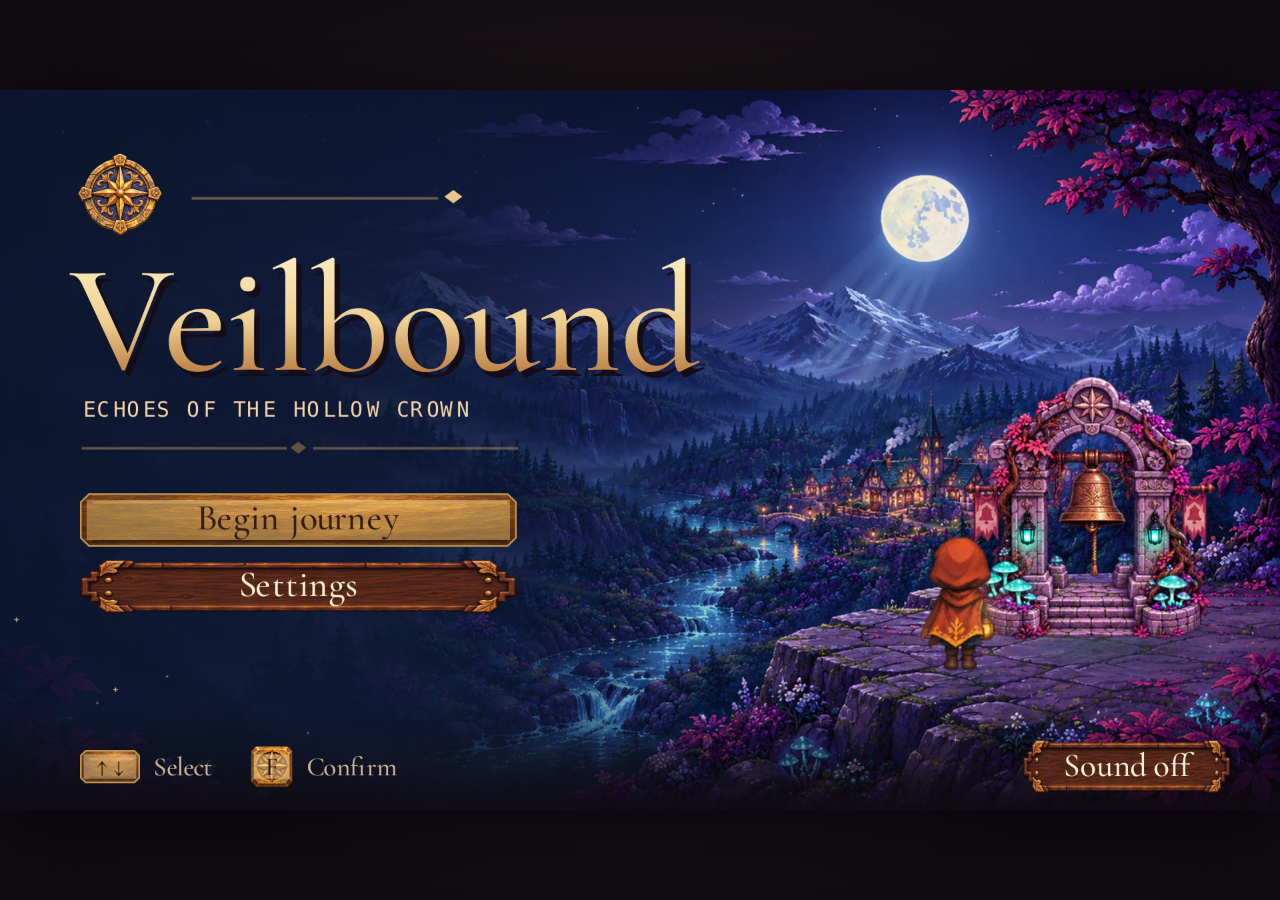
==== commit 5e15fba7: "Give Veilbound an interface built from Rowan’s field kit" ====
--- a/play/index.html
+++ b/play/index.html
@@ -8,481 +8,7 @@
     />
     <meta name="theme-color" content="#10191c" />
     <title>Veilbound · Echoes of the Hollow Crown</title>
-    <style>
-      * {
-        box-sizing: border-box;
-      }
-      html,
-      body {
-        margin: 0;
-        width: 100%;
-        height: 100%;
-        background: #0a1316;
-        color: #f1e4c2;
-        overflow: hidden;
-      }
-      body {
-        display: grid;
-        place-items: center;
-      }
-      main {
-        position: relative;
-        width: min(100vw, 177.7778dvh);
-        aspect-ratio: 16/9;
-        box-shadow: 0 0 70px #0009;
-      }
-      #game {
-        width: 100%;
-        height: 100%;
-        display: block;
-        image-rendering: auto;
-        touch-action: none;
-        outline: none;
-      }
-      #hud-settings {
-        position: absolute;
-        left: 71.3%;
-        top: 0;
-        width: 6.4%;
-        height: 12%;
-        background: transparent;
-        border: 1px solid transparent;
-        border-radius: 4px;
-        cursor: pointer;
-      }
-      #hud-settings:hover {
-        background: #e7cb8f12;
-      }
-      #hud-settings:focus-visible {
-        outline: 2px solid #e7cb8f;
-        outline-offset: -3px;
-      }
-      #touch {
-        display: none;
-        position: fixed;
-        inset: auto 1vw 1vh;
-        pointer-events: none;
-        justify-content: space-between;
-        align-items: end;
-      }
-      #touch section {
-        display: grid;
-        grid-template-columns: repeat(3, min(11vw, 52px));
-        gap: 2px;
-      }
-      #touch button {
-        touch-action: none;
-        pointer-events: auto;
-        height: min(11vw, 48px);
-        color: #fff4cd;
-        background: #162328c9;
-        border: 1px solid #b49c6c;
-        border-radius: 5px;
-        font: bold 16px Georgia;
-      }
-      #touch .gap {
-        visibility: hidden;
-      }
-      @media (pointer: coarse) {
-        body.playing #touch {
-          display: flex;
-        }
-      }
-      @media (pointer: coarse) and (orientation: portrait) {
-        main {
-          align-self: start;
-          margin-top: 10vh;
-        }
-        #touch {
-          bottom: 9vh;
-        }
-      }
-      #preferences {
-        --paper: #f5ecd8;
-        --gold: #e4c590;
-        --mute: #b7c3b7;
-        --rule: #6a79634d;
-        width: min(836px, calc(100vw - 36px));
-        max-width: none;
-        max-height: calc(100dvh - 26px);
-        padding: 0;
-        margin: auto;
-        overflow: auto;
-        color: var(--paper);
-        color-scheme: dark;
-        border: 1px solid #9a8963;
-        border-radius: 6px;
-        background: #172627;
-        box-shadow:
-          0 26px 90px #0009,
-          inset 0 0 0 4px #263331;
-        font:
-          15px/1.4 "Avenir Next",
-          "Segoe UI",
-          system-ui,
-          sans-serif;
-      }
-      #preferences::backdrop {
-        background: #091316bb;
-        backdrop-filter: blur(5px);
-      }
-      #preferences [hidden] {
-        display: none;
-      }
-      #preferences button {
-        font: inherit;
-        color: inherit;
-        cursor: pointer;
-      }
-      #preferences :focus-visible {
-        outline: 2px solid #f7d99e;
-        outline-offset: 3px;
-      }
-      .pref-header {
-        position: relative;
-        padding: 22px 28px 15px;
-        border-bottom: 1px solid var(--rule);
-      }
-      .pref-wordmark,
-      .pref-figure figcaption span {
-        display: block;
-        color: var(--gold);
-        text-transform: uppercase;
-        font-size: 10px;
-        letter-spacing: 0.17em;
-        font-weight: 650;
-      }
-      .pref-header h1 {
-        font:
-          38px/1.12 Georgia,
-          serif;
-        margin: 4px 0 0;
-        letter-spacing: -0.035em;
-      }
-      .pref-close {
-        position: absolute;
-        top: 20px;
-        right: 22px;
-        width: 36px;
-        height: 36px;
-        background: none;
-        border: 1px solid var(--rule);
-        border-radius: 50%;
-        font-size: 24px !important;
-        line-height: 1 !important;
-      }
-      .pref-layout {
-        display: grid;
-        grid-template-columns: 0.82fr 1fr;
-      }
-      .pref-figure {
-        margin: 0;
-        min-height: 322px;
-        position: relative;
-        isolation: isolate;
-        overflow: hidden;
-        border-right: 1px solid var(--rule);
-        background: #1b3437;
-      }
-      .pref-figure canvas {
-        width: 100%;
-        height: 100%;
-        left: 0;
-        top: 0;
-        position: absolute;
-        object-fit: cover;
-      }
-      .pref-figure figcaption {
-        position: absolute;
-        inset: auto 0 0;
-        padding: 34px 22px 19px;
-        background: linear-gradient(transparent, #102422de 75%);
-        text-shadow: 0 1px 3px #0a1919;
-      }
-      .pref-figure figcaption strong {
-        font:
-          23px/1.3 Georgia,
-          serif;
-        display: block;
-        margin-top: 3px;
-      }
-      .pref-controls {
-        padding: 16px 27px 20px;
-      }
-      .pref-tabs {
-        display: flex;
-        gap: 22px;
-        border-bottom: 1px solid var(--rule);
-      }
-      .pref-tabs button {
-        padding: 8px 0 10px;
-        color: var(--mute) !important;
-        background: none;
-        border: 0;
-        border-bottom: 2px solid transparent;
-      }
-      .pref-tabs button[aria-selected="true"] {
-        color: var(--gold) !important;
-        border-color: var(--gold);
-      }
-      .pref-panel {
-        display: grid;
-        gap: 20px;
-        padding-top: 22px;
-      }
-      #audio-panel,
-      #game-panel {
-        gap: 13px;
-      }
-      .pref-panel fieldset {
-        border: none;
-        padding: 0;
-        margin: 0;
-        min-width: 0;
-      }
-      .pref-panel legend {
-        padding: 0;
-        margin: 0 0 9px;
-      }
-      .pref-presets {
-        display: grid;
-        grid-template-columns: repeat(3, 1fr);
-        background: #101e20;
-        border: 1px solid #56675f;
-        padding: 3px;
-        border-radius: 5px;
-      }
-      .pref-presets label {
-        position: relative;
-        cursor: pointer;
-      }
-      .pref-presets input {
-        opacity: 0;
-        position: absolute;
-        inset: 0;
-        width: 100%;
-        margin: 0;
-        cursor: pointer;
-      }
-      .pref-presets span {
-        display: block;
-        padding: 7px 2px;
-        border-radius: 3px;
-        text-align: center;
-        color: var(--mute);
-        font-size: 14px;
-      }
-      .pref-presets input:checked + span {
-        background: #d9bf8d;
-        color: #24302a;
-        font-weight: 650;
-      }
-      .pref-presets input:focus-visible + span {
-        outline: 2px solid #fff1c7;
-      }
-      .pref-detail,
-      .pref-toggle small {
-        color: var(--mute);
-        margin: 6px 0 0;
-        font-size: 12px;
-        display: block;
-      }
-      .pref-range {
-        display: grid;
-        gap: 4px;
-      }
-      .pref-range span,
-      .pref-toggle,
-      .pref-action {
-        display: flex;
-        justify-content: space-between;
-        align-items: center;
-        gap: 8px;
-      }
-      .pref-range output {
-        color: var(--gold);
-        font:
-          12px/1.3 ui-monospace,
-          monospace;
-        font-variant-numeric: tabular-nums;
-      }
-      .pref-range input {
-        width: 100%;
-        margin: 0;
-        height: 20px;
-        appearance: none;
-        background: transparent;
-        cursor: pointer;
-        --fill: 50%;
-      }
-      .pref-range input::-webkit-slider-runnable-track {
-        height: 4px;
-        border-radius: 2px;
-        background: linear-gradient(
-          to right,
-          var(--gold) var(--fill),
-          #405451 var(--fill)
-        );
-      }
-      .pref-range input::-webkit-slider-thumb {
-        appearance: none;
-        width: 14px;
-        height: 14px;
-        border: 2px solid #f3dfb3;
-        border-radius: 50%;
-        background: #c6a774;
-        margin-top: -5px;
-      }
-      .pref-range input::-moz-range-track {
-        height: 4px;
-        background: #405451;
-      }
-      .pref-range input::-moz-range-progress {
-        height: 4px;
-        background: var(--gold);
-      }
-      .pref-range input::-moz-range-thumb {
-        background: var(--gold);
-        border-color: #f3dfb3;
-      }
-      .pref-toggle {
-        cursor: pointer;
-        min-height: 32px;
-      }
-      .pref-toggle small {
-        margin-top: 1px;
-      }
-      .pref-toggle input {
-        flex: none;
-        cursor: pointer;
-        appearance: none;
-        width: 35px;
-        height: 20px;
-        margin: 0;
-        border: 1px solid #67766d;
-        border-radius: 12px;
-        background: #2b3b39;
-        display: grid;
-        align-items: center;
-      }
-      .pref-toggle input::after {
-        content: "";
-        width: 12px;
-        height: 12px;
-        margin-left: 3px;
-        background: #b6bdb1;
-        border-radius: 50%;
-      }
-      .pref-toggle input:checked {
-        background: #ad9567;
-        border-color: #d8bb87;
-      }
-      .pref-toggle input:checked::after {
-        background: #fff1d4;
-        transform: translateX(15px);
-      }
-      .pref-action,
-      .pref-footer button {
-        background: #253937;
-        border: 1px solid #62766b;
-        border-radius: 4px;
-        padding: 7px 12px;
-      }
-      .pref-action:hover,
-      .pref-close:hover {
-        background: #364b43;
-      }
-      .pref-footer {
-        display: flex;
-        align-items: center;
-        justify-content: space-between;
-        gap: 12px;
-        padding: 13px 26px;
-        border-top: 1px solid var(--rule);
-      }
-      .pref-footer span {
-        color: var(--mute);
-        font-size: 12px;
-      }
-      .pref-footer button {
-        min-width: 84px;
-        background: #d9bf8d;
-        border-color: #ecd4a6;
-        color: #24302a !important;
-        font-weight: 650 !important;
-      }
-      @media (max-width: 640px) {
-        #preferences {
-          width: min(440px, calc(100vw - 16px));
-          max-height: calc(100dvh - 12px);
-        }
-        .pref-header {
-          padding: 14px 18px 10px;
-        }
-        .pref-header h1 {
-          font-size: 30px;
-        }
-        .pref-layout {
-          grid-template-columns: 1fr;
-        }
-        .pref-figure {
-          min-height: 0;
-          height: clamp(74px, 18dvh, 140px);
-          border-right: 0;
-        }
-        .pref-figure canvas {
-          object-position: center 60%;
-        }
-        .pref-figure figcaption {
-          padding: 16px;
-        }
-        .pref-figure figcaption strong {
-          font-size: 19px;
-        }
-        .pref-controls {
-          padding: 7px 18px 16px;
-        }
-        .pref-panel {
-          gap: 14px;
-          padding-top: 14px;
-        }
-        .pref-footer {
-          padding: 9px 18px;
-        }
-      }
-      @media (max-height: 540px) and (min-width: 641px) {
-        .pref-header {
-          padding: 10px 22px;
-        }
-        .pref-wordmark {
-          display: none;
-        }
-        .pref-header h1 {
-          font-size: 28px;
-        }
-        .pref-close {
-          top: 7px;
-        }
-        .pref-controls {
-          padding: 6px 20px 12px;
-        }
-        .pref-figure {
-          min-height: 230px;
-        }
-        .pref-panel {
-          padding-top: 10px;
-          gap: 10px;
-        }
-        #audio-panel,
-        #game-panel {
-          gap: 6px;
-        }
-        .pref-footer {
-          padding: 6px 20px;
-        }
-      }
-    </style>
-    <link rel="stylesheet" href="./menu.css" />
+    <link rel="stylesheet" href="./menu.css?v=bellwarden" />
   </head>
   <body>
     <main>
@@ -501,13 +27,24 @@
         hidden
       ></button>
     </main>
-    <div id="touch">
+    <div id="touch" aria-label="Touch controls" hidden>
       <section id="pad"></section>
       <section id="buttons"></section>
     </div>
+    <aside id="touch-actions" aria-labelledby="touch-menu-title" hidden>
+      <h2 id="touch-menu-title" class="touch-menu-title"></h2>
+      <p class="touch-menu-excerpt" hidden></p>
+      <div class="touch-menu-buttons"></div>
+    </aside>
     <dialog id="preferences" aria-labelledby="pref-title">
       <header class="pref-header">
-        <span class="pref-wordmark" aria-hidden="true">✧ &nbsp; Veilbound</span>
+        <img
+          class="pref-crest"
+          src="../assets/media/compass.webp"
+          width="50"
+          height="50"
+          alt=""
+        />
         <h1 id="pref-title">Settings</h1>
         <button
           type="button"
@@ -691,7 +228,8 @@
       </footer>
     </dialog>
     <input hidden id="loadfile" type="file" accept=".json,application/json" />
-    <script src="./presentation.js"></script>
+    <script src="./presentation.js?v=bellwarden"></script>
+    <script src="./ui.js?v=bellwarden"></script>
     <script>
       "use strict";
       const cv = document.querySelector("canvas"),
@@ -711,6 +249,11 @@
         guardians: new Image(),
         instruments: new Image(),
         "last-bell": new Image(),
+        "kit-book": new Image(),
+        "kit-roll": new Image(),
+        "kit-surfaces": new Image(),
+        "kit-fittings": new Image(),
+        "kit-sign": new Image(),
       };
       const villageSprites = {
         arch: [
@@ -771,6 +314,15 @@
           image.onload = () => {
             roomCache = titleCache = null;
             previewFrame = -1;
+            if (
+              [
+                "world-surfaces",
+                "village-ground",
+                "region-props",
+                "sanctum-props",
+              ].includes(name)
+            )
+              vistaLayer = null;
             redrawBehindSettings = true;
           };
           image.src = `./art/${name}.webp`;
@@ -913,57 +465,6 @@
           txt(a, x, y, c, n);
           x += g.measureText(a).width + space;
         }
-      }
-      function frame(x, y, w, h) {
-        function corners(d) {
-          return [
-            [x + d, y],
-            [x + w - d, y],
-            [x + w, y + d],
-            [x + w, y + h - d],
-            [x + w - d, y + h],
-            [x + d, y + h],
-            [x, y + h - d],
-            [x, y + d],
-          ];
-        }
-        poly(corners(4), "#151627");
-        g.save();
-        g.beginPath();
-        for (const [i, [X, Y]] of corners(4).entries())
-          i ? g.lineTo(X, Y) : g.moveTo(X, Y);
-        g.closePath();
-        g.clip();
-        const panel = g.createLinearGradient(x, y, x + w * 0.65, y + h);
-        panel.addColorStop(0, "#343d58");
-        panel.addColorStop(0.5, "#202b41");
-        panel.addColorStop(1, "#171e33");
-        g.fillStyle = panel;
-        g.fillRect(x + 1, y + 1, w - 2, h - 2);
-        g.strokeStyle = "#c2a373";
-        g.lineWidth = 0.73;
-        for (const inset of [1, 3.15]) {
-          g.beginPath();
-          for (const [i, [X, Y]] of corners(4).entries()) {
-            const u = X + (X < x + w / 2 ? inset : -inset),
-              v = Y + (Y < y + h / 2 ? inset : -inset);
-            i ? g.lineTo(u, v) : g.moveTo(u, v);
-          }
-          g.closePath();
-          g.stroke();
-          g.strokeStyle = "#82725480";
-        }
-        if (w > 80 && h > 13)
-          for (const [X, Y] of [
-            [x + 5, y + 5],
-            [x + w - 5, y + 5],
-            [x + 5, y + h - 5],
-            [x + w - 5, y + h - 5],
-          ]) {
-            petalGlyph(X, Y, 1.81, "#d0af7b");
-            rect(X - 0.27, Y - 0.37, 0.54, 0.68, "#f5d9a0");
-          }
-        g.restore();
       }
       function spark(x, y, c, n = 2) {
         rect(x - n, y, n * 2 + 1, 1, c);
@@ -1474,7 +975,9 @@
       addEventListener("keydown", (e) => {
         if (
           preferences.open ||
-          (e.target === hudSettings && ["Enter", "Space"].includes(e.code))
+          ((e.target === hudSettings ||
+            e.target?.closest?.("#touch-actions")) &&
+            ["Enter", "Space"].includes(e.code))
         )
           return;
         if (bindAction) {
@@ -1504,6 +1007,8 @@
         pressed.clear();
         rawKeys.clear();
         touch.clear();
+        for (const button of touchArtwork.values())
+          button.classList.remove("held");
         padHeld.clear();
       }
       function pause() {
@@ -1517,52 +1022,74 @@
       document.addEventListener("visibilitychange", () => {
         if (document.hidden) pause();
       });
-      for (const [id, arr] of [
+      const touchArtwork = new Map();
+      for (const [id, controls] of [
         [
           "pad",
           [
             [null, ""],
-            ["up", "▲"],
+            ["up", "↑"],
             [null, ""],
-            ["left", "◀"],
-            ["down", "▼"],
-            ["right", "▶"],
+            ["left", "←"],
+            [null, ""],
+            ["right", "→"],
+            [null, ""],
+            ["down", "↓"],
+            [null, ""],
           ],
         ],
         [
           "buttons",
           [
-            ["slot1", "Q"],
-            ["slot2", "E"],
+            ["slot1", "I"],
+            ["slot2", "II"],
             ["inventory", "Bag"],
             ["shield", "◈"],
-            ["act", "F"],
+            ["act", "Use"],
             ["attack", "⚔"],
             ["map", "Map"],
             ["dodge", "↠"],
             ["pause", "Ⅱ"],
           ],
         ],
-      ])
-        for (const [a, s] of arr) {
-          let b = document.createElement("button");
-          b.textContent = s;
-          if (!a) b.className = "gap";
-          else {
-            b.setAttribute("aria-label", a);
-            b.onpointerdown = (e) => {
+      ]) {
+        for (const [action, label] of controls) {
+          const button = document.createElement("button");
+          button.type = "button";
+          const icon = document.createElement("span");
+          icon.className = "touch-icon";
+          icon.setAttribute("aria-hidden", "true");
+          icon.textContent = label;
+          button.append(icon);
+          if (!action) {
+            button.className = "gap";
+            button.disabled = true;
+            button.setAttribute("aria-hidden", "true");
+          } else {
+            button.dataset.action = action;
+            button.setAttribute("aria-label", action);
+            button.title = bindingLabels[action];
+            touchArtwork.set(action, button);
+            button.onpointerdown = (e) => {
               e.preventDefault();
-              b.setPointerCapture(e.pointerId);
-              touch.add(a);
-              down(a);
+              button.setPointerCapture(e.pointerId);
+              touch.add(action);
+              button.classList.add("held");
+              down(action);
             };
-            b.onlostpointercapture = b.onpointerup = () => {
-              touch.delete(a);
-              syncHeld();
-            };
-          }
-          document.getElementById(id).append(b);
-        }
+            button.onlostpointercapture =
+              button.onpointercancel =
+              button.onpointerup =
+                () => {
+                  touch.delete(action);
+                  button.classList.remove("held");
+                  syncHeld();
+                };
+          }
+          document.getElementById(id).append(button);
+        }
+      }
+      const refreshTouchShell = mountTouchShell();
       function gamepad() {
         let gp = navigator.getGamepads?.()[0];
         if (!gp) {
@@ -2338,8 +1865,8 @@
       }
       function speakerPortrait(id, x, y) {
         g.save();
-        rect(x, y, 34, 41, "#a78b60");
-        rect(x + 1, y + 1, 32, 39, "#30433f");
+        kitPlate("leather", x - 2, y - 2, 38, 45);
+        kitSurface(S.world ? "slate" : "velvet", x + 1, y + 1, 32, 39);
         g.beginPath();
         g.rect(x + 2, y + 2, 30, 37);
         g.clip();
@@ -8589,6 +8116,20 @@
       function exit(dir, to) {
         scene.exits.push({ dir, to });
       }
+      function surfaceConnection(a, b, world) {
+        const route = Math.min(a, b) + "-" + Math.max(a, b);
+        if (world) {
+          if (route === "9-10") return !!S.flags.bridge;
+          if (route === "3-7") return S.done.includes(7);
+          if (route === "4-8") return has(8);
+          return route !== "5-9";
+        }
+        if (route === "0-1") return S.done.includes(0);
+        if (route === "2-6") return has(2);
+        if (route === "9-10") return has(1);
+        if (route === "7-11") return has(3);
+        return route !== "6-10";
+      }
       function surface() {
         let a = S.area,
           w = S.world,
@@ -8598,20 +8139,7 @@
         if (col < 3) exit("right", a + 1);
         if (row) exit("up", a - 4);
         if (row < 2) exit("down", a + 4);
-        scene.exits = scene.exits.filter((e) => {
-          let k = [a, e.to].sort((u, v) => u - v).join("-");
-          if (w) {
-            if (k === "9-10") return !!S.flags.bridge;
-            if (k === "3-7") return S.done.includes(7);
-            if (k === "4-8") return has(8);
-            return k !== "5-9";
-          }
-          if (k === "0-1") return S.done.includes(0);
-          if (k === "2-6") return has(2);
-          if (k === "9-10") return has(1);
-          if (k === "7-11") return has(3);
-          return k !== "6-10";
-        });
+        scene.exits = scene.exits.filter((e) => surfaceConnection(a, e.to, w));
         for (const [kind, x, y] of setDress[a]) {
           obj("scenery", x, y, { kind });
           wall(x - 4, y - 2, 8, 4, "invisible");
@@ -14356,7 +13884,7 @@
           }
         }
         ambientArt();
-        hud();
+        drawGameHud();
         if (mode === "play" && S.d >= 0 && S.r !== 11) {
           let e = scene.exits.find((e) =>
             e.dir === "left"
@@ -14368,10 +13896,11 @@
                   : p.y > 181 && Math.abs(p.x - 192) < 20,
           );
           if (e) {
-            let s = e.to < 0 ? "Overworld" : rooms[e.to],
-              width = s.length * 4 + 10;
-            rect(192 - width / 2, 29, width, 11, "#182727d9");
-            txt(s, 192, 37, "#e3ce9c", 6, "center");
+            statusRibbon(
+              e.to < 0 ? "Overworld" : rooms[e.to],
+              29,
+              S.world ? "slate" : "wood",
+            );
           }
         }
         let o = near();
@@ -14380,22 +13909,11 @@
           mode === "play" &&
           !(o.type === "token" && S.quests[o.id] !== 1)
         ) {
-          let s = keyName("act") + " " + (o.label || labels[o.type]),
-            x = clamp(p.x, 44, 340),
-            y = Math.max(50, p.y - (artReady(paintedArt.rowan) ? 28 : 22));
-          g.font = "6px monospace";
-          let width = g.measureText(s).width + 7;
-          rect(x - width / 2 - 0.56, y - 7.55, width + 1.12, 9.49, "#967454");
-          rect(x - width / 2, y - 7, width, 8.36, "#202538");
-          txt(s, x, y, "#ffe2ad", 6, "center");
-        }
-        if (noticeTime > 0 && mode === "play") {
-          let s = notice;
-          g.font = "6px monospace";
-          let width = Math.min(374, g.measureText(s).width + 14);
-          frame(192 - width / 2, 202.8, width, 11.8);
-          txt(s, 192, 211.55, "#f0d6a3", 6, "center");
-        }
+          const y = Math.max(52, p.y - (artReady(paintedArt.rowan) ? 28 : 22));
+          interactionTag(o.label || labels[o.type], p.x, y);
+        }
+        if (noticeTime > 0 && mode === "play")
+          statusRibbon(notice, 201.8, S.world ? "slate" : "wood");
         if (flash && !opts.reduced)
           rect(
             0,
@@ -14445,115 +13963,6 @@
         }
         if (c !== "#58615b") rect(x + 1, y, 1, 1, "#ffd2a8");
       }
-      function hud() {
-        let band = g.createLinearGradient(0, 0, 0, 27);
-        band.addColorStop(0, "#30354d");
-        band.addColorStop(0.17, "#232b42");
-        band.addColorStop(0.86, "#171e33");
-        band.addColorStop(1, "#111729");
-        g.fillStyle = band;
-        g.fillRect(0, 0, W, 27);
-        rect(0, 0, W, 0.63, "#dcb17583");
-        rect(0, 25, W, 0.59, "#806d54");
-        rect(0, 26, W, 1, "#bc985e");
-        for (let x of [3, 112, 271, 381]) {
-          rect(x, 25.4, 2.27, 1.05, "#ebc581");
-          rect(x + 1, 13.5, 0.42, 9, "#8172583b");
-        }
-        for (let i = 0; i < Math.min(14, Math.ceil(S.max / 2)); i++)
-          heart(
-            8 + i * 7,
-            6,
-            i * 2 < S.hp ? "#f07978" : "#58615b",
-            S.hp === i * 2 + 1,
-          );
-        rect(7.2, 15.6, 50.65, 4.61, "#605c63");
-        rect(8.1, 16.25, 48.77, 3.24, "#111527");
-        rect(8.85, 17, (47 * S.magic) / S.mp, 1.81, "#6fa7bf");
-        rect(8.86, 17, (47 * S.magic) / S.mp, 0.51, "#a5dfd2");
-        petalGlyph(58.66, 17.9, 1.45, "#c4b580");
-        if (S.max > 28) txt(S.hp + "/" + S.max, 65, 20, "#f2cca3", 6);
-        if (mode === "play") {
-          for (let i = 0; i < 3; i++) {
-            const y = 8 + i * 4,
-              knob = [283.5, 289, 285.2][i];
-            line(281, y, 292, y, "#96a599");
-            oval(knob, y + 0.5, 1.3, 1.3, "#dfc18e");
-          }
-        }
-        txt(place(), 192, 12.35, "#efdbaf", 9.35, "center", "Georgia");
-        let sub =
-          S.d >= 0
-            ? "F1  ·  " + rooms[S.r].toUpperCase() + "  ·  " + D().keys + " KEY"
-            : S.world
-              ? "THE GLOAM"
-              : "AURELIA";
-        spaced(sub, 192 - (sub.length * 4.2) / 2, 21, 0.6, "#c6ad7c", 6);
-        for (let i = 0; i < 2; i++) {
-          let x = 301 + i * 24;
-          frame(x, 2.4, 18, 18.6);
-          if (S.slots[i] >= 0) glyph(x + 9, 11.76, S.slots[i], 0.83);
-          rect(x - 0.26, 19.5, 6.4, 5.65, "#171b2e");
-          txt(
-            keyName(i ? "slot2" : "slot1"),
-            x + 3,
-            24.14,
-            "#efd2a0",
-            5.15,
-            "center",
-          );
-        }
-        poly(
-          [
-            [354, 4],
-            [357, 8],
-            [354, 11],
-            [351, 8],
-          ],
-          "#c99b5a",
-        );
-        line(352, 8, 354, 5, "#ffe1a2");
-        txt(String(S.cash), 361, 11, "#ead3a1", 7);
-        txt("×" + S.ammo, 354, 21, "#a8bcaf", 6);
-        let timed = scene.frozen
-          ? ["Stillglass", scene.frozen]
-          : scene.roots
-            ? ["Root bridge", scene.roots]
-            : null;
-        if (timed) {
-          txt(
-            timed[0] + " " + (timed[1] / 60).toFixed(1) + "s",
-            8,
-            36,
-            "#f4e9c5",
-            6,
-          );
-        }
-        let boss = scene.mobs.find((m) => m.big);
-        if (boss) {
-          let s = boss.open
-            ? "CORE EXPOSED"
-            : boss.phase === "warn"
-              ? "WINDUP"
-              : boss.big === 1 && boss.phase === "recover"
-                ? "RECOVERING"
-                : boss.name;
-          frame(111, 28, 162, 18);
-          txt(
-            s,
-            192,
-            36.83,
-            boss.open ? "#d8f2c4" : "#f1d4a5",
-            7.13,
-            "center",
-            "Georgia",
-          );
-          rect(123, 39.4, 138, 3, "#15172b");
-          const hp = (138 * Math.max(0, boss.hp)) / boss.maxhp;
-          rect(123, 39.4, hp, 3, boss.open ? "#61976f" : "#9c4c64");
-          rect(123, 39.4, hp, 0.81, boss.open ? "#add49f" : "#e58b8a");
-        }
-      }
       function keyName(a) {
         let k = opts.keys[a]?.[0] || "—";
         return k
@@ -14561,8 +13970,8 @@
           .replace("Arrow", "")
           .replace("Escape", "Esc");
       }
-      function hitBox(x, y, w, h, fn) {
-        hot.push({ x, y, w, h, fn });
+      function hitBox(x, y, w, h, fn, label, active = false) {
+        hot.push({ x, y, w, h, fn, label, active });
       }
       cv.onpointerdown = (e) => {
         e.preventDefault();
@@ -14581,11 +13990,15 @@
         let b = cv.getBoundingClientRect(),
           x = ((e.clientX - b.left) * W) / b.width,
           y = ((e.clientY - b.top) * H) / b.height;
+        uiPointer = { x, y };
         cv.style.cursor = hot.some(
           (b) => x >= b.x && y >= b.y && x < b.x + b.w && y < b.y + b.h,
         )
           ? "pointer"
           : "default";
+      };
+      cv.onpointerleave = () => {
+        uiPointer = null;
       };
       function start(cont) {
         if (cont) {
@@ -14628,64 +14041,8 @@
               i % 3 ? "#dcceb996" : "#eecb90c7",
             );
           }
-        let gold = "#dbb779";
-        line(19, 16, 365, 16, "#beaa775c");
-        for (let x of [19, 365]) spark(x, 16, "#c4a46c", 2);
-        const X = 43,
-          Y = 40;
-        poly(
-          [
-            [X - 7, Y - 7],
-            [X - 2, Y - 3],
-            [X, Y - 10],
-            [X + 2.2, Y - 3.2],
-            [X + 7.4, Y - 7],
-            [X + 5, Y + 1.4],
-            [X - 5, Y + 1.4],
-          ],
-          "#e2bb77",
-        );
-        rect(X - 5, Y + 2.66, 10, 0.76, "#ffe2a3");
-        line(57, 39, 97, 39, "#baa16e");
-        petalGlyph(102, 39, 2.41, "#e3c082");
-        txt("Veilbound", 22, 85, "#11192a", 45, "left", menuDisplay);
-        txt("Veilbound", 21, 84.1, "#735746", 45, "left", menuDisplay);
-        g.font = "45px " + menuDisplay;
-        const amber = g.createLinearGradient(0, 53, 0, 85);
-        for (const [t, col] of [
-          [0, "#fff3c7"],
-          [0.37, "#f8e2a7"],
-          [0.55, "#e5be7f"],
-          [1, "#dbab71"],
-        ])
-          amber.addColorStop(t, col);
-        g.fillStyle = amber;
-        g.fillText("Veilbound", 21, 83);
-        spaced("ECHOES OF THE HOLLOW CROWN", 25, 98, 0.76, "#efd6a7", 6.4);
-        line(26, 109, 105, 109, "#a78a56");
-        spark(110, 109, gold, 2);
-        line(115, 109, 135, 109, "#a78a56");
-        let labelsT = saved
-          ? ["Continue journey", "New journey", "Settings"]
-          : ["Begin journey", "Settings"];
-        labelsT.forEach((label, i) => {
-          menuButton(
-            label,
-            25,
-            121 + i * 20,
-            128,
-            () => titleChoose(i),
-            i === sel,
-            16,
-          );
-        });
-        rect(0, 195, W, 21, "#151a32");
-        rect(0, 195, W, 1, "#85734c");
-        txt("↑ ↓  Select", 18, 208, "#c4c2aa", 6);
-        txt(keyName("act") + "  Confirm", 79, 208, "#c4c2aa", 6);
-        let s = opts.sound ? "Sound on" : "Sound off";
-        txt("♪  " + s, 365, 208, "#d0b98c", 6, "right");
-        hitBox(310, 196, 65, 20, () => toggleSound());
+        titleLockup();
+        if (noticeTime > 0) statusRibbon(notice, 179);
       }
       function titleChoose(i) {
         if (saved) {
@@ -14744,11 +14101,6 @@
           wake();
         }
         clearInput();
-      }
-      function button(s, x, y, w, fn, active = false) {
-        rect(x, y, w, 13, active ? "#d5b67c" : "#2b3b3c");
-        txt(s, x + 5, y + 9, active ? "#26302a" : "#e0d4b5", 7);
-        hitBox(x, y, w, 13, fn);
       }
       function entries() {
         switch (menu) {
@@ -14854,277 +14206,6 @@
         }
         e.target.value = "";
       };
-      function mapArt() {
-        artPanel(1, 28, 51, 327, 103, 172, 0.19);
-        let indoor = S.d >= 0,
-          ox = 74,
-          oy = indoor ? 59 : 64,
-          sx = 74,
-          sy = indoor ? 27 : 36;
-        txt(
-          indoor ? names[S.d] : mapWorld ? "The Gloam" : "Aurelia",
-          37,
-          49,
-          uiGold,
-          9.5,
-          "left",
-          menuDisplay,
-        );
-        if (!indoor) {
-          for (let i = 0; i < 12; i++) {
-            let X = ox + (i % 4) * sx,
-              Y = oy + Math.floor(i / 4) * sy,
-              known = S.seen.includes(mapWorld * 12 + i);
-            g.save();
-            g.globalAlpha = known ? 0.78 : 0.24;
-            let col = (mapWorld ? shadowPalettes : fieldPalettes)[i];
-            const sheet = paintedArt["world-surfaces"];
-            if (artReady(sheet)) {
-              const cell = i + mapWorld * 12;
-              g.drawImage(
-                sheet,
-                (cell % 6) * tileSize,
-                Math.floor(cell / 6) * tileSize,
-                tileSize,
-                tileSize,
-                X - 33,
-                Y - 8,
-                66,
-                26,
-              );
-              rect(X - 33, Y - 8, 66, 26, mapWorld ? "#21192f49" : "#342d2471");
-              g.restore();
-              continue;
-            }
-            rect(X - 33, Y - 9, 66, 27, "#" + col[0]);
-            rect(X - 32, Y - 8, 64, 25, "#" + col[1] + "50");
-            for (let j = 0; j < 6; j++) {
-              let xx = X - 22 + j * 8,
-                yy = Y + 8 + Math.sin(j + i) * 2;
-              if ([2, 3, 8, 11].includes(i))
-                poly(
-                  [
-                    [xx - 4, yy + 3],
-                    [xx, yy - 4 - (j % 2) * 2],
-                    [xx + 4, yy + 3],
-                  ],
-                  "#" + col[2],
-                );
-              else if ([1, 9, 10].includes(i))
-                line(xx - 3, yy, xx + 2, yy - 1, "#98c3b9");
-              else if (i === 7 || i === 5) {
-                rect(xx - 2, yy - 2, 5, 5, "#" + col[2]);
-                poly(
-                  [
-                    [xx - 3, yy - 2],
-                    [xx, yy - 5],
-                    [xx + 3, yy - 2],
-                  ],
-                  "#a87864",
-                );
-              } else {
-                poly(
-                  [
-                    [xx - 3, yy + 2],
-                    [xx, yy - 4],
-                    [xx + 3, yy + 2],
-                  ],
-                  "#" + col[2],
-                );
-                rect(xx, yy + 1, 1, 2, "#" + col[2]);
-              }
-            }
-            g.restore();
-          }
-        }
-        let arr = indoor
-          ? layouts.map((_, i) => planPoint(S.d, i))
-          : Array.from({ length: 12 }, (_, i) => [i % 4, Math.floor(i / 4)]);
-        if (indoor) {
-          for (let [a, b] of dungeonEdges(S.d)) {
-            if (
-              !D().flags.map &&
-              (!D().seen.includes(a) || !D().seen.includes(b))
-            )
-              continue;
-            line(
-              ox + arr[a][0] * sx,
-              oy + arr[a][1] * sy,
-              ox + arr[b][0] * sx,
-              oy + arr[b][1] * sy,
-              "#c4a681",
-            );
-          }
-        } else
-          for (let i = 0; i < 12; i++) {
-            let [x, y] = arr[i];
-            if (x < 3)
-              line(
-                ox + x * sx,
-                oy + y * sy,
-                ox + (x + 1) * sx,
-                oy + y * sy,
-                "#c6a67789",
-              );
-            if (y < 2)
-              line(
-                ox + x * sx,
-                oy + y * sy,
-                ox + x * sx,
-                oy + (y + 1) * sy,
-                "#c6a67789",
-              );
-          }
-        arr.forEach(([x, y], i) => {
-          let X = ox + x * sx,
-            Y = oy + y * sy,
-            seen = indoor
-              ? D().seen.includes(i)
-              : S.seen.includes(mapWorld * 12 + i),
-            show = seen || (indoor && D().flags.map),
-            here = indoor ? S.r === i : S.area === i && mapWorld === S.world;
-          rect(
-            X - 22,
-            Y - 6,
-            45,
-            13,
-            here ? "#e8c391" : show ? "#9f8b78" : "#52475e",
-          );
-          rect(
-            X - 21.4,
-            Y - 5.4,
-            43.8,
-            11.8,
-            here ? "#bd965d" : show ? "#2e293f" : "#211e31",
-          );
-          const label = indoor
-            ? rooms[i]
-            : (mapWorld ? gloam : places)[i].replace(/^The /, "");
-          const lines = show ? wrap(label, 14) : ["·"];
-          lines.forEach((part, j) =>
-            txt(
-              part,
-              X,
-              Y + (lines.length > 1 ? -0.8 + j * 6.4 : 2.7),
-              here ? "#292035" : uiPaper,
-              lines.length > 1 ? 6.15 : 7,
-              "center",
-              menuDisplay,
-            ),
-          );
-          if (indoor && i === 11 && S.done.includes(S.d))
-            txt("✓", X + 22, Y, "#b4e5a0", 7);
-          if (
-            indoor &&
-            D().flags.compass &&
-            { 3: !flag("key"), 6: !has(S.d), 8: !flag("great") }[i]
-          )
-            spark(X + 20, Y - 6, "#ead08d", 2);
-          if (!indoor && seen) {
-            let id = sites.findIndex(
-              (a, j) => a === i && j >= 4 === !!mapWorld,
-            );
-            if (id >= 0)
-              txt(S.done.includes(id) ? "✓" : "◆", X - 19, Y - 6, "#ebc982", 6);
-            if (S.bells.includes(mapWorld * 12 + i))
-              txt("♪", X + 16, Y - 6, "#a5ddd7", 6);
-            if (S.notes[mapWorld * 12 + i]) spark(X, Y - 7, "#f1ab8b", 2);
-            hitBox(X - 22, Y - 7, 45, 14, () => {
-              S.notes[mapWorld * 12 + i] = !S.notes[mapWorld * 12 + i];
-              save();
-            });
-          }
-        });
-        if (!indoor) {
-          menuButton(
-            mapWorld ? "View Aurelia" : "View The Gloam",
-            37,
-            161,
-            85,
-            () => (mapWorld = 1 - mapWorld),
-          );
-          menuButton("Mark current area", 129, 161, 91, () => {
-            S.notes[loc()] = !S.notes[loc()];
-            save();
-          });
-        }
-        txt(
-          indoor
-            ? "Gold marks indicate treasure with the indicator."
-            : "◆ Entrance     ♪ Bell     + Note     Arrows switch worlds",
-          37,
-          185,
-          uiMuted,
-          6.3,
-        );
-      }
-      function dialogueArt() {
-        if (scene.obj) drawScene();
-        else title();
-        if (dialog.w.startsWith("Treasury · ")) {
-          let y = 92 + Math.sin(dialog.age / 14) * 2;
-          oval(192, y - 7, 18, 15, "#29342c");
-          for (let j = 0; j < 8; j++) {
-            let a = (j * TAU) / 8;
-            rect(
-              192 + Math.cos(a) * 22,
-              y - 7 + Math.sin(a) * 18,
-              2,
-              1,
-              "#dfc181",
-            );
-          }
-          glyph(192, y - 6, S.d, 1.7);
-        }
-        const shade = g.createLinearGradient(0, 121, 0, 216);
-        shade.addColorStop(0, "#11112300");
-        shade.addColorStop(1, "#0c1023c6");
-        rect(0, 121, W, H - 121, shade);
-        frame(16, 150, 352, 59);
-        let portrait = portraitId(dialog.w),
-          left = portrait < 0 ? 27 : 63;
-        if (portrait >= 0) speakerPortrait(portrait, 23, 159);
-        txt(dialog.w, left, 165, uiGold, 10.2, "left", menuDisplay);
-        rect(left, 169, 333 - left, 0.48, uiRule);
-        let s = dialog.s.slice(
-          0,
-          opts.fast ? 999 : Math.floor(dialog.age * 3) + 5,
-        );
-        wrap(s, portrait < 0 ? 76 : 67).forEach((line, i) =>
-          txt(line, left, 180 + i * 8.7, uiPaper, 8, "left", menuDisplay),
-        );
-        txt("›", 356, 202, "#e0bd7b", 10, "right");
-      }
-      function endingArt() {
-        const dawn = paintedArt["last-bell"];
-        if (artReady(dawn)) g.drawImage(dawn, 0, 0, W, H);
-        else {
-          if (!titleCache) titleCache = makeLayer(landscape);
-          g.drawImage(titleCache, 0, 0, W, H);
-          stamp("ending-ione", 310, 161, 1.7, 1, mentorModel);
-        }
-        const shade = g.createLinearGradient(0, 0, 279, 0);
-        shade.addColorStop(0, "#121325ef");
-        shade.addColorStop(0.64, "#15182caa");
-        shade.addColorStop(1, "#15182c00");
-        rect(0, 0, W, H, shade);
-        spaced("THE LAST BELL", 31, 47, 1.34, uiGold, 6.2);
-        txt("Two dawns, one song", 30, 75, uiPaper, 22, "left", menuDisplay);
-        menuRule(28, 85, 178);
-        const neighbours = S.quests.filter((q) => q === 3).length;
-        const s =
-          "Ione lowers the lantern. Across the divide, the bells answer one another. " +
-          (neighbours
-            ? "The " +
-              neighbours +
-              " neighbours you helped carry the melody home."
-            : "In Bellwick, a single lamp waits in the window.") +
-          " Rowan takes the morning watch.";
-        wrap(s, 51).forEach((line, i) =>
-          txt(line, 32, 101 + i * 10, uiPaper, 8.6, "left", menuDisplay),
-        );
-        menuButton("Explore before the finale", 32, 161, 155, retry, true, 18);
-      }
       function step() {
         tick++;
         gamepad();
@@ -15200,17 +14281,19 @@
             hot = [];
           }
           drawSettingsPreview();
+          refreshTouchShell();
           return;
         }
         if (preferences.open) preferences.close();
         if (mode === "title") title();
         else if (mode === "menu") paintGameMenu();
-        else if (mode === "talk") dialogueArt();
-        else if (mode === "ending") endingArt();
+        else if (mode === "talk") paintDialogue();
+        else if (mode === "ending") paintEnding();
         else {
           drawScene();
           if (mode === "defeat") paintDefeat();
         }
+        refreshTouchShell();
       }
       let prev = performance.now(),
         acc = 0;
@@ -15229,145 +14312,71 @@
       const vistaWidth = 248,
         vistaHeight = 236;
       function sanctuaryVista() {
-        const r = rng(5681);
-        let sky = g.createLinearGradient(0, 0, 0, 202);
-        for (const [t, c] of [
-          [0, "#152838"],
-          [0.33, "#53666b"],
-          [0.63, "#d6a77d"],
-          [0.8, "#dcb47d"],
-          [1, "#657267"],
+        rect(0, 0, vistaWidth, vistaHeight, "#526044");
+        if (
+          materialFill(
+            paintedArt["world-surfaces"],
+            6,
+            0,
+            tileSize,
+            127,
+            98,
+            -13,
+            17,
+          )
+        )
+          g.fillRect(0, H, vistaWidth, vistaHeight - H);
+        g.save();
+        g.beginPath();
+        g.moveTo(80, vistaHeight);
+        g.bezierCurveTo(103, 195, 176, 169, 145, 118);
+        g.lineTo(123, 88);
+        g.lineTo(104, 112);
+        g.bezierCurveTo(129, 173, 78, 186, 59, vistaHeight);
+        g.closePath();
+        g.clip();
+        if (materialFill(paintedArt["village-ground"], 3, 2, 384, 105, 85))
+          g.fillRect(0, H, vistaWidth, vistaHeight - H);
+        else rect(0, 0, vistaWidth, vistaHeight, "#b9915f");
+        g.restore();
+        for (const [x, y, size, flip] of [
+          [12, 62, 84, 1],
+          [57, 52, 59, -1],
+          [113, 53, 60, 1],
+          [179, 61, 74, -1],
+          [246, 67, 83, 1],
+          [23, 147, 76, -1],
+          [239, 168, 86, 1],
+          [3, 235, 82, 1],
+          [244, 240, 89, -1],
+        ]) {
+          groundShadow(x, y, size * 0.26, size * 0.075);
+          if (!paintedCutout("region-props", 0, 4, x, y, size, flip))
+            tree(x, y, 0, x + y, size / 48);
+        }
+        floorLight(128, 119, 85, 60, "#ffe19f", 0.23);
+        groundShadow(125, 118, 29, 5.3);
+        stamp("preferences/gate", 125, 118, 2.01, 1, () => entranceSculpt(0));
+        for (const [x, y, size, flip] of [
+          [71, 132, 43, -1],
+          [190, 141, 48, 1],
         ])
-          sky.addColorStop(t, c);
-        g.fillStyle = sky;
-        g.fillRect(0, 0, vistaWidth, vistaHeight);
-        const sun = g.createRadialGradient(151, 87, 5, 151, 87, 57);
-        sun.addColorStop(0, "#ffe6a770");
-        sun.addColorStop(1, "#f4b77900");
-        g.fillStyle = sun;
-        g.fillRect(82, 18, 138, 138);
-        oval(151, 87, 10, 10, "#f4d6a4");
-        for (let i = 0; i < 65; i++) {
-          let x = r() * 248,
-            y = r() * 122;
-          oval(
-            x,
-            y,
-            2 + r() * 16,
-            0.16 + r() * 0.55,
-            y < 65 ? "#cabba72c" : "#f3cf9e46",
-          );
-        }
-        for (let i = 0; i < 32; i++) {
-          let x = r() * 248,
-            y = r() * 65;
-          if (y < 42 + r() * 18)
-            oval(x, y, 0.14 + r() * 0.36, 0.15 + r() * 0.36, "#fbebcd91");
-        }
-        for (let layer = 0; layer < 3; layer++) {
-          const pts = [[-4, 236]],
-            base = 108 + layer * 16;
-          for (let x = -4; x <= 254; x += 3) {
-            const y =
-              base +
-              Math.sin(x / (20 + layer * 7) + layer * 2) * 8 +
-              valueNoise(x / 16, 2 + layer, 48) * 10;
-            pts.push([x, y]);
-          }
-          pts.push([254, 236]);
-          poly(pts, ["#737b79", "#51696a", "#345658"][layer]);
-          if (layer > 0)
-            for (let x = -5; x < 256; x += 2 + r() * 4) {
-              let i = Math.min(pts.length - 2, 1 + Math.floor((x + 5) / 3));
-              pine(
-                x,
-                pts[i][1] + 2,
-                2 + r() * (layer * 3.6),
-                "#" + (layer === 1 ? "51696a" : "345658"),
-                null,
-                i,
-              );
-            }
-        }
-        const bank = [
-          [0, 166],
-          [21, 157],
-          [42, 163],
-          [61, 162],
-          [85, 171],
-          [107, 168],
-          [129, 175],
-          [151, 171],
-          [180, 161],
-          [200, 159],
-          [224, 148],
-          [248, 150],
-          [248, 236],
-          [0, 236],
-        ];
-        poly(bank, "#33483e");
-        for (let i = 0; i < 76; i++) {
-          let x = r() * 255,
-            y = 162 + Math.sin(x * 0.047) * 6 + r() * 10;
-          if (x < 64 || x > 218) pine(x, y, 8 + r() * 23, "#344a40", null, i);
-        }
-        for (const [x, y, h] of [
-          [4, 173, 79],
-          [28, 164, 52],
-          [53, 171, 40],
-          [250, 166, 70],
-          [221, 161, 39],
+          paintedCutout("sanctum-props", 0, 5, x, y, size, flip);
+        for (const [x, y, size] of [
+          [57, 116, 0.83],
+          [54, 174, 1.0],
+          [103, 150, 0.62],
+          [165, 134, 0.88],
+          [166, 189, 0.82],
+          [211, 196, 0.93],
+          [38, 208, 0.84],
+          [145, 223, 1.02],
         ])
-          pine(x, y, h, "#243e37", "#466052", Math.floor(x));
-        const earth = g.createLinearGradient(0, 173, 0, 236);
-        earth.addColorStop(0, "#5d6650");
-        earth.addColorStop(0.35, "#3b5043");
-        earth.addColorStop(1, "#132d29");
-        g.fillStyle = earth;
-        g.beginPath();
-        g.moveTo(0, 181);
-        g.bezierCurveTo(37, 170, 80, 179, 113, 174);
-        g.bezierCurveTo(148, 164, 183, 181, 248, 164);
-        g.lineTo(248, 236);
-        g.lineTo(0, 236);
-        g.fill();
-        for (let i = 0; i < 320; i++) {
-          let x = r() * 248,
-            y = 181 + r() * 54,
-            h = 0.45 + r() * 2.4;
-          line(
-            x,
-            y,
-            x + h * 0.75,
-            y - h,
-            r() > 0.6 ? "#c5b58549" : "#58766488",
-          );
-        }
-        for (let i = 0; i < 17; i++) {
-          let x = 115 + Math.sin(i * 0.28) * 8 + (r() - 0.5) * 12,
-            y = 174 + i * 2.5;
-          oval(x, y, 2.5 + i * 0.2, 1 + i * 0.06, "#ada07b65");
-        }
-        groundShadow(100, 177, 29, 5, 4);
-        stamp("preferences/gate", 100, 177, 1.85, 1, () => entranceSculpt(0));
-        paintedCutout("sanctum-props", 0, 5, 51, 192, 47, -1);
-        paintedCutout("sanctum-props", 0, 5, 206, 196, 44);
-        rock(69, 179, 0.87, false);
-        rock(129, 179, 0.53, false);
-        for (let i = 0; i < 17; i++) {
-          let x = i % 2 ? 14 + r() * 47 : 188 + r() * 53,
-            y = 194 + r() * 12,
-            h = 3 + r() * 10;
-          line(x, y, x + h * 0.24, y - h, "#66795d");
-          oval(x + h * 0.24, y - h, 0.8 + r() * 0.5, 1, "#d5b476");
-        }
-        for (const [x, y, h] of [
-          [-5, 211, 133],
-          [11, 197, 70],
-          [248, 205, 105],
-          [233, 210, 58],
-        ])
-          pine(x, y, h, "#1c3630", "#385245", Math.floor(y));
+          villageSprite("flowers", x, y, 0, size, x % 2 ? -1 : 1);
+        const border = g.createRadialGradient(123, 127, 55, 123, 127, 153);
+        border.addColorStop(0, "#13131a00");
+        border.addColorStop(1, "#15142176");
+        rect(0, 0, vistaWidth, vistaHeight, border);
       }
       let vistaLayer = null,
         previewFrame = -1;
@@ -15390,9 +14399,9 @@
           g.setTransform(density, 0, 0, density, 0, 0);
           g.imageSmoothingEnabled = density > 1;
           g.drawImage(vistaLayer, 0, 0, vistaWidth, vistaHeight);
-          groundShadow(151, 184, 9, 2.7);
-          if (!paintedRowan(151, 184, 1.42, -1, "side", "idle", 0, false))
-            stamp("preferences/rowan", 151, 184, 1.42, 1, () =>
+          groundShadow(140, 165, 9, 2.7);
+          if (!paintedRowan(140, 165, 1.42, -1, "side", "idle", 0, false))
+            stamp("preferences/rowan", 140, 165, 1.42, 1, () =>
               rowanModel("side", 0, "idle", false, -1),
             );
           if (opts.atmosphere)
--- a/play/menu.css
+++ b/play/menu.css
@@ -4,80 +4,630 @@
   font-display: swap;
 }
 
+:root {
+  color-scheme: dark;
+  --vellum: #efd2a2;
+  --ink: #3c291b;
+  --chalk: #ffebc8;
+  --brass: #be914f;
+  --trim: #dbb675;
+  --oak: #261912;
+  --hide: #382018;
+  --serif: "Veil Serif", Georgia, serif;
+  --paper-texture: url("./art/kit-parchment.webp");
+  --wood-texture: url("./art/kit-wood.webp");
+  --hide-texture: url("./art/kit-leather.webp");
+  --brass-texture: url("./art/kit-brass.webp");
+  --sign: url("./art/kit-sign.webp");
+}
+
+* {
+  box-sizing: border-box;
+}
+[hidden] {
+  display: none !important;
+}
 html,
 body {
-  background: #090b16;
+  width: 100%;
+  height: 100%;
+  margin: 0;
+  overflow: hidden;
+  color: var(--chalk);
+  background: #100c12;
+}
+body {
+  display: grid;
+  place-items: center;
+  background: radial-gradient(ellipse at 50% 48%, #30211d, #100c12 74%);
+}
+main {
+  position: relative;
+  width: min(100vw, 177.7778dvh);
+  aspect-ratio: 16 / 9;
+  box-shadow: 0 18px 78px #060408cf;
+}
+#game {
+  display: block;
+  width: 100%;
+  height: 100%;
+  image-rendering: auto;
+  touch-action: none;
+  outline: none;
+}
+#hud-settings {
+  position: absolute;
+  left: 71.3%;
+  top: 0;
+  width: 6.4%;
+  height: 12%;
+  background: transparent;
+  border: 1px solid transparent;
+  border-radius: 50%;
+  cursor: pointer;
+}
+#hud-settings:hover {
+  background: #edbd6222;
+}
+#hud-settings:focus-visible {
+  outline: 2px solid #ffe0a1;
+  outline-offset: -3px;
+}
+
+#touch {
+  display: none;
+  position: fixed;
+  inset: auto max(12px, env(safe-area-inset-right))
+    max(10px, env(safe-area-inset-bottom)) max(12px, env(safe-area-inset-left));
+  justify-content: space-between;
+  align-items: end;
+  pointer-events: none;
+}
+#touch section {
+  position: relative;
+  isolation: isolate;
+  display: grid;
+  grid-template-columns: repeat(3, clamp(40px, 12.2vw, 55px));
+  gap: 2px 3px;
+}
+#pad::before {
+  content: "";
+  position: absolute;
+  z-index: -1;
+  inset: 3px;
+  border-radius: 50%;
+  border: 1px solid #bb94574d;
+  background: #1612109c url("../assets/media/compass.webp") center / 31% auto
+    no-repeat;
+  box-shadow:
+    inset 0 0 12px #1c110eab,
+    0 4px 17px #06040574;
+}
+#touch button {
+  display: grid;
+  place-items: center;
+  aspect-ratio: 1;
+  min-width: 0;
+  padding: 0;
+  border: 0;
+  color: #ffe2a6;
+  background: url("./art/kit-socket.webp") center / 116% auto no-repeat;
+  text-shadow: 0 1.3px 3px #22150c;
+  pointer-events: auto;
+  touch-action: none;
+  cursor: pointer;
+}
+#touch button.held,
+#touch button:active {
+  filter: brightness(1.57) drop-shadow(0 0 6px #db9b4a89);
+}
+#touch button.gap {
+  visibility: hidden;
+  pointer-events: none;
+}
+#touch .touch-icon {
+  font: 700 clamp(17px, 4.6vw, 25px) / 1 var(--serif);
+}
+#touch
+  button:is([data-action="inventory"], [data-action="map"], [data-action="act"])
+  .touch-icon {
+  font-size: clamp(13px, 3.5vw, 18px);
+}
+#touch .equipped-tool {
+  width: 73%;
+  aspect-ratio: 1;
+  font-size: 0;
+  color: transparent;
+  background-image: url("./art/instruments.webp");
+  background-size: 400% 300%;
+}
+#touch-actions {
+  display: none;
+}
+@media (pointer: coarse) {
+  #touch:not([hidden]) {
+    display: flex;
+  }
+}
+@media (pointer: coarse) and (orientation: portrait) {
+  main {
+    align-self: start;
+    margin-top: 4svh;
+  }
+  #touch {
+    bottom: max(9svh, env(safe-area-inset-bottom));
+  }
+  #touch-actions:not([hidden]) {
+    display: block;
+    position: fixed;
+    inset: calc(4svh + 56.25vw + 12px) 14px
+      max(15px, env(safe-area-inset-bottom));
+    padding: 13px 13px 17px;
+    overflow: auto;
+    overscroll-behavior: contain;
+    color: var(--ink);
+    background: #e8c89b var(--paper-texture) center / 260px 260px;
+    border: 4px double #906238;
+    box-shadow: 0 4px 20px #100909bb;
+  }
+  .touch-menu-title {
+    margin: 0 0 10px;
+    font: 700 clamp(26px, 7vw, 36px) / 1 var(--serif);
+  }
+  .touch-menu-excerpt {
+    margin: 0 0 12px;
+    font: 600 19px/1.22 var(--serif);
+  }
+  .touch-menu-buttons {
+    display: grid;
+    gap: 6px;
+  }
+  #touch-actions[data-panel="inventory"] .touch-menu-buttons {
+    grid-template-columns: repeat(2, minmax(0, 1fr));
+  }
+  .touch-menu-wide {
+    grid-column: 1 / -1;
+  }
+  .touch-menu-buttons button {
+    min-height: 44px;
+    border: 1px solid #78512b;
+    color: var(--chalk);
+    background:
+      var(--sign) center / 100% 100% no-repeat,
+      #342218;
+    font: 700 19px/1.15 var(--serif);
+    padding: 7px 10px;
+  }
+  .touch-menu-buttons button[data-highlight="true"] {
+    color: #311e12;
+    background:
+      linear-gradient(#f6db9db9, #dfa45e81),
+      var(--brass-texture) center / cover;
+  }
+  #touch-actions[data-panel="inventory"] button {
+    font-size: 17px;
+  }
+  .touch-menu-buttons button:focus-visible {
+    outline: 2px solid #593b27;
+    outline-offset: 2px;
+  }
 }
 
 #preferences {
-  --paper: #fff0d7;
-  --gold: #ebc996;
-  --mute: #d4cbce;
-  --rule: #c0a27c42;
-  border-color: #b99869;
-  border-radius: 3px;
+  --rule: #85563365;
+  width: min(866px, calc(100vw - 30px));
+  max-width: none;
+  max-height: calc(100dvh - 22px);
+  padding: 0;
+  margin: auto;
+  overflow: auto;
+  overscroll-behavior: contain;
+  color: var(--chalk);
+  border: 4px double #c09456;
+  border-radius: 8px 8px 5px 5px;
+  background: #2c1c14 var(--wood-texture) center / 288px 157px;
+  box-shadow:
+    0 22px 88px #080506e5,
+    inset 0 0 0 2px #211512;
+  font: 600 18px / 1.2 var(--serif);
+}
+#preferences::backdrop {
+  background: #160d14b3;
+  backdrop-filter: blur(5px);
+}
+#preferences button {
+  font: inherit;
+  color: inherit;
+  cursor: pointer;
+}
+#preferences :focus-visible {
+  outline: 2px solid #903f22;
+  outline-offset: 3px;
+}
+.pref-header {
+  position: relative;
+  display: flex;
+  align-items: center;
+  gap: 15px;
+  padding: 11px 23px;
+  border-bottom: 1px solid #ca9d63;
   background:
-    radial-gradient(ellipse at 90% 6%, #392d47, transparent 61%), #1a1d31;
-  box-shadow:
-    0 20px 100px #050512de,
-    inset 0 0 0 3px #211b32,
-    inset 0 0 0 4px #b998694c;
-}
-
-#preferences::backdrop {
-  background: #0b0a19bf;
-}
-.pref-header {
-  background: linear-gradient(100deg, #68516a49, transparent 75%);
+    linear-gradient(95deg, #dfab5b25, #120b116b),
+    var(--hide) var(--hide-texture) center / 215px 126px;
 }
 .pref-header h1 {
-  font-family: "Veil Serif", Georgia, serif;
-  font-size: 48px;
+  margin: 0;
+  font: 700 clamp(31px, 5vw, 53px) / 1 var(--serif);
+  letter-spacing: -0.025em;
+  text-shadow: 0 2px 3px #0b0609;
+}
+.pref-crest {
+  width: 49px;
+  height: 49px;
+  object-fit: contain;
+}
+.pref-close {
+  position: absolute;
+  right: 17px;
+  top: 10px;
+  padding: 0;
+  width: 45px;
+  height: 45px;
+  border: 0;
+  border-radius: 50%;
+  background: url("./art/kit-socket.webp") center / 116% auto no-repeat;
+  color: var(--chalk);
+  font: 600 28px / 1 var(--serif) !important;
+}
+.pref-close:focus-visible,
+.pref-footer button:focus-visible {
+  outline-color: #ffe5a0 !important;
+}
+.pref-layout {
+  display: grid;
+  grid-template-columns: 0.83fr 1fr;
 }
 .pref-figure {
-  background: #242238;
+  margin: 0;
+  position: relative;
+  min-height: 326px;
+  overflow: hidden;
+  isolation: isolate;
+  border-right: 4px double #b38b51;
+  background: #241e19;
+}
+.pref-figure canvas {
+  width: 100%;
+  height: 100%;
+  position: absolute;
+  inset: 0;
+  object-fit: cover;
 }
 .pref-figure::after {
   content: "";
   position: absolute;
   z-index: 1;
+  inset: 8px;
+  border: 1px solid #dec59572;
   pointer-events: none;
-  inset: 8px;
-  border: 1px solid #c9a37366;
 }
 .pref-figure figcaption {
-  background: linear-gradient(transparent, #191729ee 75%);
+  position: absolute;
+  inset: auto 0 0;
+  padding: 35px 21px 15px;
+  color: var(--chalk);
+  background: linear-gradient(transparent, #21150eea 65%);
+}
+.pref-figure figcaption span {
+  display: block;
+  color: #e7c090;
+  font: 700 13px / 1.1 var(--serif);
+  text-transform: uppercase;
+  letter-spacing: 0.1em;
 }
 .pref-figure figcaption strong {
-  font-family: "Veil Serif", Georgia, serif;
-  font-size: 26px;
+  display: block;
+  font: 700 26px / 1.06 var(--serif);
+}
+.pref-controls {
+  min-width: 0;
+  padding: 14px 23px 19px;
+  color: var(--ink);
+  color-scheme: light;
+  background:
+    linear-gradient(120deg, #9a5c3024, #ffe2ad12 22%, #44301b23),
+    #e9cb98 var(--paper-texture) center / 294px 294px;
+}
+.pref-tabs {
+  display: grid;
+  grid-template-columns: repeat(3, minmax(0, 1fr));
+  gap: 6px;
+  border-bottom: 1px solid #936136;
+  padding-bottom: 6px;
+}
+.pref-tabs button {
+  min-height: 37px;
+  border: 1px solid #82543190;
+  color: var(--ink) !important;
+  background: #d5a97763;
+  font-size: clamp(15px, 2vw, 19px) !important;
+}
+.pref-tabs button[aria-selected="true"] {
+  border-color: #754c28;
+  color: #ffebc7 !important;
+  background: #382217 var(--wood-texture) center / cover;
+}
+.pref-panel {
+  display: grid;
+  gap: 14px;
+  padding-top: 15px;
+}
+#audio-panel,
+#game-panel {
+  gap: 9px;
+}
+.pref-panel fieldset {
+  border: none;
+  margin: 0;
+  padding: 0;
+  min-width: 0;
+}
+.pref-panel legend {
+  margin-bottom: 6px;
+  padding: 0;
+  font-weight: 700;
 }
 .pref-presets {
-  background: #15162a;
-  border-color: var(--rule);
-}
-.pref-action,
+  display: grid;
+  grid-template-columns: repeat(3, minmax(0, 1fr));
+  gap: 4px;
+  padding: 4px;
+  border: 1px solid #936b43;
+  background: #73522e3d;
+}
+.pref-presets label {
+  position: relative;
+  cursor: pointer;
+}
+.pref-presets input {
+  position: absolute;
+  opacity: 0;
+  inset: 0;
+  margin: 0;
+  width: 100%;
+  cursor: pointer;
+}
+.pref-presets span {
+  display: block;
+  text-align: center;
+  padding: 5px 2px 6px;
+  border: 1px solid transparent;
+}
+.pref-presets input:checked + span {
+  border-color: #926239;
+  color: #29190e;
+  background:
+    linear-gradient(#f5d697bf, #e6b86c9c),
+    var(--brass-texture) center / cover;
+}
+.pref-presets input:focus-visible + span {
+  outline: 2px solid #913c20;
+  outline-offset: 2px;
+}
+.pref-detail {
+  margin: 6px 0 0;
+  color: #62452e;
+  font-size: 14px;
+  line-height: 1.1;
+}
+.pref-range,
+.pref-toggle {
+  display: grid;
+  gap: 3px;
+}
+.pref-range > span,
+.pref-toggle,
+.pref-action {
+  display: flex;
+  width: 100%;
+  align-items: center;
+  justify-content: space-between;
+  gap: 9px;
+}
+.pref-range output {
+  color: #795031;
+  font-size: 15px;
+  font-variant-numeric: tabular-nums;
+}
+.pref-range input {
+  appearance: none;
+  width: 100%;
+  height: 21px;
+  margin: 0;
+  background: transparent;
+  cursor: pointer;
+  --fill: 50%;
+}
+.pref-range input::-webkit-slider-runnable-track {
+  height: 7px;
+  border: 1px solid #6c452b;
+  border-radius: 2px;
+  background: linear-gradient(
+    to right,
+    #ad7136 var(--fill),
+    #4a2d20 var(--fill)
+  );
+}
+.pref-range input::-webkit-slider-thumb {
+  appearance: none;
+  width: 18px;
+  height: 18px;
+  border-radius: 50%;
+  border: 1px solid #73512b;
+  background: radial-gradient(circle at 35% 29%, #f5d594, #b5773b 74%);
+  box-shadow: 0 1px 3px #2c140a87;
+  margin-top: -6px;
+}
+.pref-range input::-moz-range-track {
+  height: 6px;
+  background: #583b28;
+}
+.pref-range input::-moz-range-progress {
+  height: 6px;
+  background: #be874c;
+}
+.pref-range input::-moz-range-thumb {
+  background: #dbb06b;
+  border: 1px solid #73512b;
+}
+.pref-toggle {
+  min-height: 34px;
+  border-bottom: 1px solid var(--rule);
+  padding: 1px 0 5px;
+  cursor: pointer;
+}
+.pref-toggle small {
+  display: block;
+  color: #644830;
+  font-size: 14px;
+}
+.pref-toggle input {
+  appearance: none;
+  display: grid;
+  align-items: center;
+  width: 40px;
+  height: 22px;
+  flex: none;
+  margin: 0;
+  border: 1px solid #734a2c;
+  background: #533a28;
+  border-radius: 3px;
+  cursor: pointer;
+}
+.pref-toggle input::after {
+  content: "";
+  width: 15px;
+  height: 15px;
+  margin-left: 3px;
+  border-radius: 2px;
+  background: linear-gradient(#cfad6b, #936336);
+  box-shadow: 0 1px 3px #261813cc;
+}
+.pref-toggle input:checked {
+  background: #4e6042;
+  border-color: #3a422c;
+}
+.pref-toggle input:checked::after {
+  transform: translateX(17px);
+  background: linear-gradient(#f8d795, #bc8746);
+}
+.pref-action {
+  min-height: 34px;
+  border: 1px solid #98704491;
+  background: #bd8a585e;
+  padding: 6px 10px;
+}
+.pref-action:hover {
+  background: #a777495f;
+}
+.pref-footer {
+  display: flex;
+  align-items: center;
+  justify-content: space-between;
+  gap: 12px;
+  padding: 8px 19px;
+  border-top: 1px solid #a37a49;
+}
+.pref-footer span {
+  color: #dbbb8e;
+  font-size: 15px;
+}
 .pref-footer button {
-  border-color: #b098775d;
-}
-.pref-row,
-.pref-toggle {
-  border-color: var(--rule);
-}
-#touch button {
-  background: #242239dc;
-  border-color: #b99c70;
-}
-
-@media (max-width: 640px), (max-height: 570px) {
+  min-width: 95px;
+  min-height: 37px;
+  border: 1px solid #be965d;
+  color: #2a1b10 !important;
+  background:
+    linear-gradient(#f3d493b5, #c2904c82),
+    var(--brass-texture) center / cover;
+  font-weight: 700 !important;
+}
+@media (max-width: 640px) {
+  #preferences {
+    width: min(455px, calc(100vw - 16px));
+    max-height: calc(100dvh - 12px);
+  }
+  .pref-header {
+    padding: 8px 14px;
+  }
+  .pref-crest {
+    width: 38px;
+    height: 38px;
+  }
+  .pref-close {
+    width: 39px;
+    height: 39px;
+    top: 7px;
+    right: 12px;
+  }
+  .pref-layout {
+    grid-template-columns: 1fr;
+  }
+  .pref-figure {
+    min-height: 0;
+    height: clamp(84px, 18dvh, 143px);
+    border-right: 0;
+    border-bottom: 1px solid #846644;
+  }
+  .pref-figure canvas {
+    object-position: center 61%;
+  }
+  .pref-figure figcaption {
+    padding: 12px 14px;
+  }
+  .pref-figure figcaption strong {
+    font-size: 21px;
+  }
+  .pref-controls {
+    padding: 8px 13px 12px;
+  }
+  .pref-panel {
+    gap: 11px;
+    padding-top: 11px;
+  }
+  .pref-footer {
+    padding: 6px 12px;
+  }
+}
+@media (max-height: 550px) and (min-width: 641px) {
+  #preferences {
+    max-height: calc(100dvh - 10px);
+  }
+  .pref-header {
+    padding: 7px 17px;
+  }
   .pref-header h1 {
-    font-size: clamp(29px, 6.5vw, 42px);
-  }
-  .pref-figure figcaption strong {
-    font-size: 22px;
-  }
-}
-
+    font-size: 36px;
+  }
+  .pref-crest,
+  .pref-close {
+    width: 35px;
+    height: 35px;
+  }
+  .pref-figure {
+    min-height: 225px;
+  }
+  .pref-panel {
+    gap: 7px;
+    padding-top: 7px;
+  }
+  .pref-controls {
+    padding: 8px 16px 10px;
+  }
+  .pref-footer {
+    padding: 5px 14px;
+  }
+}
 @media (prefers-reduced-motion: reduce) {
   #preferences::backdrop {
     backdrop-filter: none;
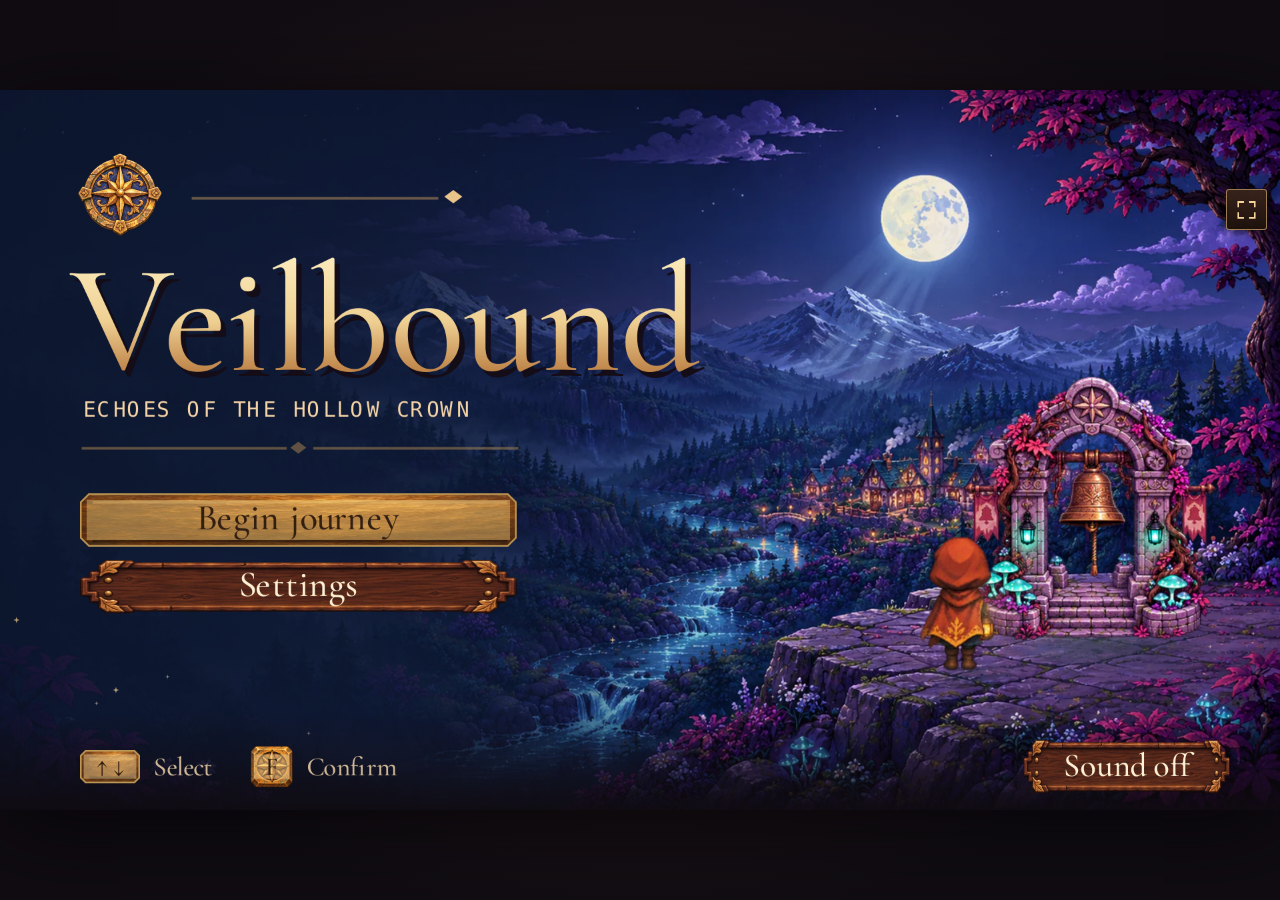
==== commit 0ad902cf: "Rebuild Veilbound’s field art and add Ultra 4K fullscreen" ====
--- a/play/index.html
+++ b/play/index.html
@@ -8,7 +8,7 @@
     />
     <meta name="theme-color" content="#10191c" />
     <title>Veilbound · Echoes of the Hollow Crown</title>
-    <link rel="stylesheet" href="./menu.css?v=bellwarden" />
+    <link rel="stylesheet" href="./menu.css?v=ultra" />
   </head>
   <body>
     <main>
@@ -26,6 +26,16 @@
         aria-label="Settings"
         hidden
       ></button>
+      <button
+        id="fullscreen-button"
+        type="button"
+        title="Enter fullscreen"
+        aria-label="Enter fullscreen"
+        hidden
+      >
+        <span aria-hidden="true"></span>
+      </button>
+      <p id="fullscreen-status" role="status" hidden></p>
     </main>
     <div id="touch" aria-label="Touch controls" hidden>
       <section id="pad"></section>
@@ -125,9 +135,17 @@
                     >High</span
                   ></label
                 >
+                <label
+                  ><input type="radio" name="quality" value="ultra" /><span
+                    >Ultra 4K</span
+                  ></label
+                >
               </div>
               <p class="pref-detail" id="quality-description"></p>
             </fieldset>
+            <button type="button" class="pref-action" data-command="fullscreen">
+              Enter fullscreen
+            </button>
             <label class="pref-range"
               ><span>Brightness <output for="pref-brightness"></output></span>
               <input
@@ -228,8 +246,9 @@
       </footer>
     </dialog>
     <input hidden id="loadfile" type="file" accept=".json,application/json" />
-    <script src="./presentation.js?v=bellwarden"></script>
-    <script src="./ui.js?v=bellwarden"></script>
+    <script src="./presentation.js?v=ultra"></script>
+    <script src="./ui.js?v=ultra"></script>
+    <script src="./field-art.js?v=ultra"></script>
     <script>
       "use strict";
       const cv = document.querySelector("canvas"),
@@ -254,6 +273,9 @@
         "kit-surfaces": new Image(),
         "kit-fittings": new Image(),
         "kit-sign": new Image(),
+        "wallstone-a": new Image(),
+        "wallstone-b": new Image(),
+        "water-surfaces": new Image(),
       };
       const villageSprites = {
         arch: [
@@ -310,6 +332,8 @@
         ],
       };
       function loadPaintedArt() {
+        for (const name of Object.keys(fieldSheets))
+          paintedArt[name] = new Image();
         for (const [name, image] of Object.entries(paintedArt)) {
           image.onload = () => {
             roomCache = titleCache = null;
@@ -320,6 +344,9 @@
                 "village-ground",
                 "region-props",
                 "sanctum-props",
+                "entrances-early",
+                "field-flora",
+                "field-structures",
               ].includes(name)
             )
               vistaLayer = null;
@@ -337,7 +364,7 @@
           graphics.scale === 1 ? Math.round(y) : y,
         );
         g.scale(flip * scale, scale);
-        g.imageSmoothingQuality = "medium";
+        g.imageSmoothingQuality = graphics.scale === 10 ? "high" : "medium";
       }
       function villageSprite(name, x, y, world, scale = 1, flip = 1) {
         const image = paintedArt.village;
@@ -383,6 +410,7 @@
         classic: { name: "Classic", scale: 1, samples: 2, texture: 1 },
         balanced: { name: "Balanced", scale: 3, samples: 3, texture: 1 },
         high: { name: "High", scale: 5, samples: 5, texture: 2 },
+        ultra: { name: "Ultra 4K", scale: 10, samples: 7, texture: 3 },
       };
       let graphics = graphicsPresets.high;
       let g = cv.getContext("2d");
@@ -976,6 +1004,7 @@
         if (
           preferences.open ||
           ((e.target === hudSettings ||
+            e.target === fullscreenButton ||
             e.target?.closest?.("#touch-actions")) &&
             ["Enter", "Space"].includes(e.code))
         )
@@ -1437,6 +1466,16 @@
       }
       function caveArch(x, y) {
         groundShadow(x, y, 14, 4);
+        if (
+          fieldSprite(
+            S.world ? "entrances-late" : "entrances-early",
+            5,
+            x,
+            y,
+            34,
+          )
+        )
+          return;
         stamp("cave-mouth/" + S.world, x, y, 1, 1, () => {
           let m = new Miniature(),
             mat = S.world ? "obsidian" : "steel";
@@ -1499,14 +1538,15 @@
           let x = k ? 348 : 36,
             y = k ? 149 : 91;
           groundShadow(x, y, 10, 3);
-          stamp(
-            "side-alcove/" + props[k] + "/" + (d >= 4),
-            x,
-            y,
-            0.82,
-            k ? -1 : 1,
-            () => fieldDressing(props[k], d >= 4),
-          );
+          if (!furnishingSprite(props[k], x, y, 0.82, k ? -1 : 1))
+            stamp(
+              "side-alcove/" + props[k] + "/" + (d >= 4),
+              x,
+              y,
+              0.82,
+              k ? -1 : 1,
+              () => fieldDressing(props[k], d >= 4),
+            );
         }
       }
       function lampLight(x, y, r, color) {
@@ -1523,6 +1563,7 @@
           color = blue ? "#9ee8e3" : "#ffae68";
         floorLight(x, y + 9, 22, 11, color, 0.32);
         lampLight(x, y - 2, 19 + wave, color);
+        if (fieldSprite("finds", blue ? 11 : 10, x, y + 8, 14)) return;
         stamp(
           "brazier-stand",
           x,
@@ -1630,43 +1671,50 @@
         const angle = o.angle || 0,
           a = angle * Math.PI * 0.5 + 0.52,
           correct = x < 204 ? 1 : 3;
-        stamp(
-          "aligned-mirror/" + angle + "/" + !!o.on,
-          x,
-          y,
-          1,
-          1,
-          () => {
-            const m = new Miniature();
-            bevelBox(m, 0, 0, 0, 10.4, 1.35, 6.75, "limestone", 0.28);
-            m.lathe(
-              0,
-              0,
-              0,
-              [
-                [1.35, 3.25, 2.37],
-                [2.21, 2.5, 1.83],
-                [5.1, 1.63, 1.18],
-                [7.82, 2.56, 1.56],
-              ],
-              "bronze",
-              8,
-            );
-            const gloss = o.on ? "witchlight" : "glass";
-            m.orb(0, 9.05, 1.31, 4.22, 4.32, 0.89, gloss);
-            m.hoop(0, 9.17, 1.78, 4.32, 4.35, 0.48, "brass");
-            m.limb(
-              [-2.44, 7.93, 2.13],
-              [2.39, 11.13, 2.1],
-              0.27,
-              0.28,
-              "silver",
-              6,
-            );
-            renderMiniature(m, [-0.4, 1.07, -0.27, -1.05][angle % 4]);
-          },
-          true,
-        );
+        if (
+          !fieldSprite("interaction-props", 1, x, y, 16, angle > 1 ? -1 : 1, [
+            0,
+            [0.84, 1, 0.82, 1][angle % 4],
+            1,
+          ])
+        )
+          stamp(
+            "aligned-mirror/" + angle + "/" + !!o.on,
+            x,
+            y,
+            1,
+            1,
+            () => {
+              const m = new Miniature();
+              bevelBox(m, 0, 0, 0, 10.4, 1.35, 6.75, "limestone", 0.28);
+              m.lathe(
+                0,
+                0,
+                0,
+                [
+                  [1.35, 3.25, 2.37],
+                  [2.21, 2.5, 1.83],
+                  [5.1, 1.63, 1.18],
+                  [7.82, 2.56, 1.56],
+                ],
+                "bronze",
+                8,
+              );
+              const gloss = o.on ? "witchlight" : "glass";
+              m.orb(0, 9.05, 1.31, 4.22, 4.32, 0.89, gloss);
+              m.hoop(0, 9.17, 1.78, 4.32, 4.35, 0.48, "brass");
+              m.limb(
+                [-2.44, 7.93, 2.13],
+                [2.39, 11.13, 2.1],
+                0.27,
+                0.28,
+                "silver",
+                6,
+              );
+              renderMiniature(m, [-0.4, 1.07, -0.27, -1.05][angle % 4]);
+            },
+            true,
+          );
         const guide = correct * Math.PI * 0.5 + 0.52;
         line(
           x,
@@ -1683,6 +1731,11 @@
           o.on ? "#fff1b7" : "#a4e8e0",
         );
         if (o.on) floorLight(x, y, 9, 4, "#f9dba0", 0.58);
+      }
+      function giltPortrait(o) {
+        return !scene.obj.some(
+          (other) => other.type === "portrait" && other.x < o.x,
+        );
       }
       function movingSpark(x, y, r, color) {
         poly(
@@ -1870,7 +1923,7 @@
         g.beginPath();
         g.rect(x + 2, y + 2, 30, 37);
         g.clip();
-        if (paintedResident(id, x + 18, y + 61, 2.35)) {
+        if (id < 8 && paintedResident(id, x + 18, y + 61, 2.35)) {
           g.restore();
           return;
         }
@@ -2360,7 +2413,7 @@
           graphics.scale === 1 ? Math.round(x) : x,
           graphics.scale === 1 ? Math.round(y) : y,
         );
-        if (castShadow && graphics === graphicsPresets.high) {
+        if (castShadow && graphics.scale >= graphicsPresets.high.scale) {
           if (!entry.shadow) {
             // A half-sized, softly filtered silhouette is shared by every use of this pose.
             const shadow = document.createElement("canvas");
@@ -3750,7 +3803,7 @@
         if (id === 5) return villageSprite("courier", x, y, S.world, scale);
         if (id === 6 || id === 7)
           return villageSprite("guide", x, y, id - 6, scale, -1);
-        return false;
+        return fieldSprite("villagers", id, x, y, 25 * scale, id % 2 ? -1 : 1);
       }
       function resident(x, y, id, castShadow = false) {
         if (paintedResident(id, x, y)) return;
@@ -6558,10 +6611,25 @@
           }
           g.restore();
         } else if (hide) {
-          oval(m.x, m.y, 7, 3, "#766d5d");
-          for (let i = 0; i < 3; i++)
-            rect(m.x - 5 + i * 4, m.y - (i % 2) * 2, 2, 1, "#c5cdac");
-        } else if (!paintedGuardian(m, y, face, pose, phase)) {
+          if (!fieldSprite("interaction-props", 8, m.x, m.y + 2.4, 16, face)) {
+            oval(m.x, m.y, 7, 3, "#766d5d");
+            for (let i = 0; i < 3; i++)
+              rect(m.x - 5 + i * 4, m.y - (i % 2) * 2, 2, 1, "#c5cdac");
+          }
+        } else if (
+          !(m.big === 2
+            ? paintedGuardian(m, y, face, pose, phase)
+            : foeSprite(
+                m.big ? d : m.id,
+                !!m.big,
+                m.x,
+                y,
+                face,
+                pose,
+                m.age,
+                m.hurt,
+              ))
+        ) {
           stamp(
             [
               "enemy",
@@ -6621,7 +6689,9 @@
         cv.style.imageRendering = graphics.scale === 1 ? "pixelated" : "auto";
         g.setTransform(graphics.scale, 0, 0, graphics.scale, 0, 0);
         g.imageSmoothingEnabled = graphics.scale > 1;
+        g.imageSmoothingQuality = graphics.scale === 10 ? "high" : "medium";
         actorAtlas.clear();
+        atlasScratch.length = 0;
         titleCache = roomCache = null;
       }
       function makeLayer(draw, width = W, height = H) {
@@ -6633,6 +6703,7 @@
           g = layer.getContext("2d");
           g.scale(graphics.scale, graphics.scale);
           g.imageSmoothingEnabled = graphics.scale > 1;
+          g.imageSmoothingQuality = graphics.scale === 10 ? "high" : "medium";
           draw();
         } finally {
           g = target;
@@ -7352,9 +7423,10 @@
           )
             return;
         }
-        stamp("scene/" + kind + "/" + S.world, o.x, o.y, 1, 1, () =>
-          fieldDressing(kind, !!S.world),
-        );
+        if (!furnishingSprite(kind, o.x, o.y, 1, o.x > 192 ? -1 : 1))
+          stamp("scene/" + kind + "/" + S.world, o.x, o.y, 1, 1, () =>
+            fieldDressing(kind, !!S.world),
+          );
       }
       function mechanismModel(d, target, live, phase) {
         let m = new Miniature(),
@@ -7508,9 +7580,15 @@
           ),
           phase = scene.state % 4;
         groundShadow(o.x, o.y, 8, 2.9);
-        stamp(["mechanism", d, t, live, phase].join("/"), o.x, o.y, 1, 1, () =>
-          mechanismModel(d, t, live, phase),
-        );
+        if (!mechanismSprite(d, t, o.x, o.y, 18, live))
+          stamp(
+            ["mechanism", d, t, live, phase].join("/"),
+            o.x,
+            o.y,
+            1,
+            1,
+            () => mechanismModel(d, t, live, phase),
+          );
         if (live) spark(o.x + 3, o.y - 11, "#f8dea2", 1);
       }
 
@@ -7684,10 +7762,12 @@
       }
       function portalModel(x, y, d) {
         groundShadow(x, y, 23, 6.3, 3);
-        stamp("entrance/" + d, x, y, 1, 1, () => entranceSculpt(d), true);
+        if (!entranceSprite(d, x, y))
+          stamp("entrance/" + d, x, y, 1, 1, () => entranceSculpt(d), true);
         if (S.done.includes(d)) spark(x, y - 28, "#caeab4", 2);
       }
       function bridgeModel(x, y, w) {
+        if (fieldSprite("field-structures", w, x, y + 5, 62)) return;
         stamp("bridge/" + w, x, y, 1, 1, () => {
           let m = new Miniature(),
             mat = w ? "coal" : "bark";
@@ -7789,28 +7869,34 @@
         if (o.type === "gear") {
           const frozen = !!scene.frozen,
             phase = frozen || opts.reduced ? 0 : Math.floor(tick / 6) % 8;
-          for (let j = 0; j < 3; j++)
-            stamp(
-              "hazard-cog/" + phase + "/" + frozen,
-              x + w / 2,
-              y + 7 + j * 11,
-              1.12,
-              1,
-              () => {
-                const m = new Miniature();
-                gear(
-                  m,
-                  0,
-                  0,
-                  0,
-                  5.6,
-                  (phase * TAU) / 64,
-                  frozen ? "frost" : "brass",
-                );
-                m.hoop(0, 0, 1.49, 3.8, 3.6, 0.31, frozen ? "glass" : "bronze");
-                renderMiniature(m, 0);
-              },
-            );
+          for (let j = 0; j < 3; j++) {
+            const X = x + w / 2,
+              Y = y + 7 + j * 11;
+            if (artReady(paintedArt["interaction-props"])) {
+              g.save();
+              g.translate(X, Y);
+              g.scale(1, 0.77);
+              g.rotate((phase * TAU) / 64);
+              fieldSprite("interaction-props", 11, 0, 6, 12.6);
+              g.restore();
+              if (frozen) floorLight(X, Y, 9, 6, "#a2e6ef", 0.59);
+              continue;
+            }
+            stamp("hazard-cog/" + phase + "/" + frozen, X, Y, 1.12, 1, () => {
+              const m = new Miniature();
+              gear(
+                m,
+                0,
+                0,
+                0,
+                5.6,
+                (phase * TAU) / 64,
+                frozen ? "frost" : "brass",
+              );
+              m.hoop(0, 0, 1.49, 3.8, 3.6, 0.31, frozen ? "glass" : "bronze");
+              renderMiniature(m, 0);
+            });
+          }
         } else if (activeBridge) {
           const center = y + h * 0.5;
           if (path) {
@@ -7900,6 +7986,19 @@
           }
           g.restore();
         } else if (o.style === "icewall" && !o.melted) {
+          if (artReady(paintedArt["interaction-props"])) {
+            groundShadow(x + w / 2, y + h / 2, w * 0.94, h * 0.52);
+            for (let j = 0; j < Math.ceil(h / 5.8); j++)
+              fieldSprite(
+                "interaction-props",
+                10,
+                x + w / 2,
+                Math.min(y + h, y + 8 + j * 5.8),
+                Math.max(9, w * 1.23),
+                j % 2 ? -1 : 1,
+              );
+            return;
+          }
           rect(x, y, w, h, "#426c9a");
           for (let j = 0; j < Math.ceil(h / 7.5); j++) {
             const Y = y + j * 7.5;
@@ -7913,6 +8012,7 @@
             line(x + 1.17, Y + 5.1, x + w * 0.48, Y + 1.14, "#d2eee780");
           }
         } else if (o.style === "masonry") {
+          if (masonryBlock(o, theme)) return;
           rect(x, y - 4.7, w, h + 4.7, deep);
           for (let j = 0; j < Math.ceil(w / 12); j++)
             stoneCourse(
@@ -8842,14 +8942,7 @@
             toast(o.on ? "Mirror catches the golden line" : "The mirror turns");
             break;
           case "portrait":
-            if (
-              o.x ===
-              Math.min(
-                ...scene.obj
-                  .filter((q) => q.type === "portrait")
-                  .map((q) => q.x),
-              )
-            ) {
+            if (giltPortrait(o)) {
               scene.portrait = true;
               o.on = true;
               toast("The gilt portrait opens its eyes");
@@ -11681,37 +11774,66 @@
         let variant = (Math.floor(x / 9) + Math.floor(y / 13)) % 4,
           mill = kind === "mill";
         groundShadow(x, y, mill ? 16 : 22, mill ? 6 : 8, 3);
-        stamp(
-          "dwelling/" + variant + "/" + dark + "/" + mill,
-          x,
-          y,
-          1,
-          1,
-          () => roofModel(dark, variant, mill),
-          true,
-        );
+        const paintedMill =
+          mill &&
+          fieldSprite(
+            dark ? "villagers" : "field-structures",
+            dark ? 5 : 2,
+            x,
+            y,
+            57,
+          );
+        if (
+          !paintedMill &&
+          !(
+            !mill &&
+            villageSprite(
+              variant % 2 ? "amberHouse" : "tealHouse",
+              x,
+              y,
+              dark,
+              1.12,
+            )
+          )
+        )
+          stamp(
+            "dwelling/" + variant + "/" + dark + "/" + mill,
+            x,
+            y,
+            1,
+            1,
+            () => roofModel(dark, variant, mill),
+            true,
+          );
         if (mill) {
           let phase = opts.reduced ? 0 : Math.floor(tick / 4) % 48;
-          stamp("mill-sails/" + phase, x - 2, y - 21, 1, 1, () => {
-            for (let j = 0; j < 4; j++) {
-              g.save();
-              g.rotate((j / 4 + phase / 192) * TAU);
-              rect(-0.5, -21, 1.5, 21, "#604e43");
-              poly(
-                [
-                  [0, -21],
-                  [6, -22],
-                  [5, -8],
-                  [1, -6],
-                ],
-                dark ? "#8a7987" : "#d8c699",
-              );
-              for (let i = 0; i < 4; i++)
-                line(1, -20 + i * 3, 5, -21 + i * 3, "#978461");
-              g.restore();
-            }
-            joint(0, 0, 2.6, 2.6, brass);
-          });
+          stamp(
+            "mill-sails/" + phase + "/" + dark,
+            x - 2,
+            y - (paintedMill ? 30 : 21),
+            1,
+            1,
+            () => {
+              for (let j = 0; j < 4; j++) {
+                g.save();
+                g.rotate((j / 4 + phase / 192) * TAU);
+                rect(-0.5, -21, 1.5, 21, "#604e43");
+                poly(
+                  [
+                    [0, -21],
+                    [6, -22],
+                    [5, -8],
+                    [1, -6],
+                  ],
+                  dark ? "#8a7987" : "#d8c699",
+                );
+                for (let i = 0; i < 4; i++)
+                  line(1, -20 + i * 3, 5, -21 + i * 3, "#978461");
+                g.restore();
+              }
+              joint(0, 0, 2.6, 2.6, brass);
+            },
+          );
         }
       }
       function groundShadow(x, y, rx, ry, offset = 1) {
@@ -11945,6 +12067,18 @@
               ? Math.floor(tick / 27 + id) % 4
               : 0;
         groundShadow(x, y, 13 * size, 4 * size, 4);
+        if (
+          fieldSprite(
+            "field-flora",
+            dark ? 4 : fir ? 2 : 1,
+            x,
+            y,
+            (fir ? 45 : 39) * size,
+            id % 2 ? -1 : 1,
+            [phase === 0 ? 0 : Math.sin(phase * 1.57) * 0.016, 1, 1],
+          )
+        )
+          return;
         stamp(
           `woodland/${style}/${id}/${phase}`,
           x,
@@ -12053,6 +12187,17 @@
       function rock(x, y, s, dark) {
         let k = ((Math.round(x + y) % 7) + 7) % 7;
         groundShadow(x, y, 10 * s, 3 * s);
+        if (
+          fieldSprite(
+            "field-structures",
+            dark ? 7 : 6,
+            x,
+            y,
+            23 * s,
+            k % 2 ? -1 : 1,
+          )
+        )
+          return;
         stamp("boulder/" + k + "/" + dark, x, y, s, 1, () => {
           let m = new Miniature();
           m.lathe(
@@ -12751,90 +12896,6 @@
         }
         renderMiniature(m, -0.18);
       }
-      function dungeonDoor(e, d) {
-        const [x, y] = {
-            left: [8, 119],
-            right: [376, 119],
-            up: [192, 38],
-            down: [192, 204],
-          }[e.dir],
-          angle = {
-            up: 0,
-            right: Math.PI / 2,
-            down: Math.PI,
-            left: -Math.PI / 2,
-          }[e.dir],
-          [dark, stone, hi] = dungeonColors[d],
-          lockedDoor = !!locked(e.to);
-        g.save();
-        g.translate(x, y);
-        g.rotate(angle);
-        poly(
-          [
-            [-16, 11],
-            [-17, -4],
-            [-13, -10],
-            [0, -13],
-            [13, -10],
-            [17, -4],
-            [16, 11],
-          ],
-          dark,
-        );
-        poly(
-          [
-            [-12, 3],
-            [-12, -4],
-            [-7, -9],
-            [7, -9],
-            [12, -4],
-            [12, 3],
-          ],
-          "#111726",
-        );
-        for (let z = 0; z < 5; z++) {
-          const Y = z * 2.2 + 0.9,
-            span = 10.5 + z * 0.84;
-          poly(
-            [
-              [-span, Y],
-              [span, Y],
-              [span + 0.51, Y + 1.65],
-              [-span - 0.51, Y + 1.65],
-            ],
-            z % 2 ? stone : stone + "ce",
-          );
-          rect(
-            -span + 0.5,
-            Y,
-            2 * span - 1,
-            0.56,
-            hi + (z === 4 ? "a9" : "61"),
-          );
-        }
-        archLine(0, 8, 21, 15, stone, 3);
-        archLine(-0.78, 6.84, 20, 14.75, hi + "9a", 0.96);
-        for (const s of [-1, 1]) {
-          rect(s * 15.5 - 2.5, 3.4, 5.2, 6.65, stone);
-          rect(s * 15.5 - 2.1, 3.4, 4.41, 1.11, hi + "ba");
-          rect(s * 15.5 - 2.9, 9.2, 5.77, 1.4, dark);
-          petalGlyph(s * 16.1, -2.55, 1.85, lockedDoor ? "#b78a68" : "#e9d29a");
-        }
-        if (lockedDoor) {
-          for (let j = -2; j <= 2; j++) {
-            const X = j * 4.8;
-            rect(X - 1.07, -7.3, 2.13, 13.2, "#3c3140");
-            rect(X - 0.8, -7.1, 0.87, 13.05, "#c19169");
-            rect(X - 0.87, -5.55, 1.53, 1, "#edd6a4");
-          }
-          rect(-12, -2, 24, 2.9, "#634556");
-          rect(-12, -2, 24, 0.75, "#ad7d63");
-          oval(0, -0.48, 3.65, 4.13, "#4d3441");
-          oval(0, -0.95, 2.89, 3.48, "#e3a968");
-          rect(-0.46, -1.8, 0.94, 1.96, "#553143");
-        }
-        g.restore();
-      }
       const chamberLight = [
         "#b6c879",
         "#83e0d8",
@@ -13112,6 +13173,12 @@
         }
       }
       function chamberWalls(d, cave) {
+        if (chamberMasonry(d, cave)) {
+          if (!cave)
+            for (const [i, x] of [47, 139, 247, 337].entries())
+              if (!chamberWindow(x, d)) hangingLattice(x, 32, d, i);
+          return;
+        }
         const [deep, base, hi] = dungeonColors[d],
           seed = scene.seed,
           aux = cave ? ["#292539", "#554b57", "#a19489"] : dungeonColors[d],
@@ -13186,7 +13253,11 @@
         if (!paintChamberFloor(d, cave)) flagstones(d, cave);
         paintChamberInlays(d, cave, room);
         if (!cave) floorRelief(d, room);
+        g.save();
+        clipChamberWalls(scene.exits);
         chamberWalls(d, cave);
+        g.restore();
+        paintPassages(d, cave);
         for (const [x, y] of [
           [39, 91],
           [345, 91],
@@ -13218,7 +13289,8 @@
           for (const x of [26, 358])
             for (const y of [68, 188]) {
               groundShadow(x, y, 9.4, 4);
-              stamp("pillar/" + d, x, y, 1.15, 1, () => column(d), true);
+              if (!chamberColumn(x, y, d))
+                stamp("pillar/" + d, x, y, 1.15, 1, () => column(d), true);
             }
           dungeonSet(d);
         }
@@ -13278,8 +13350,8 @@
           );
         const ramp = colorRamp(
             dark
-              ? ["142943", "20465d", "2d8c91", "a7d6be"]
-              : ["1e4a71", "26698a", "36a4a1", "d0e4b6"],
+              ? ["101b3d", "243555", "397089", "aacdc7"]
+              : ["102d43", "224d62", "3a7777", "acccae"],
             49,
           ),
           silt = colorRamp(
@@ -13320,7 +13392,7 @@
                   fine * 0.05 +
                   Math.max(0, 1 - edge / 13) * 0.34 +
                   (ripple > 0.86 && edge > 1 && large > 0.43 ? 0.068 : 0);
-            if (z === 1 && edge === 0) shade = 0.84 + large * 0.09;
+            if (z === 1 && edge === 0) shade = 0.64 + large * 0.2;
             else if (z === 1 && edge === 1) shade -= 0.18;
             const color = (z === 1 ? ramp : silt)[
                 clamp(Math.round(shade * 48), 0, 48)
@@ -13339,13 +13411,30 @@
       }
       function drawWater() {
         if (!scene.water.length) return;
-        const key = scene.water.map((o) => o.style).join("/");
-        if (scene.riverArt?.key !== key)
-          scene.riverArt = { key, ...bakeWater() };
-        const { map, motion, waves } = scene.riverArt;
+        const sheet = paintedArt["water-surfaces"];
+        const key = [
+          graphics.scale,
+          artReady(sheet),
+          ...scene.water.map((o) => o.style),
+        ].join("/");
+        if (scene.riverArt?.key !== key) {
+          const water = bakeWater();
+          if (artReady(sheet)) {
+            const tile =
+              S.world + (scene.water.every((o) => o.style === "dry") ? 2 : 0);
+            water.layer = makeLayer(() => {
+              g.drawImage(water.map, 0, 0, W, H);
+              g.globalCompositeOperation = "source-atop";
+              g.globalAlpha = 0.78;
+              materialFill(sheet, 2, tile, 512, 85, 64, 17, 13);
+            });
+          }
+          scene.riverArt = { key, ...water };
+        }
+        const { map, layer, motion, waves } = scene.riverArt;
         g.save();
-        g.imageSmoothingEnabled = false;
-        g.drawImage(map, 0, 0);
+        g.imageSmoothingEnabled = graphics.scale > 1;
+        g.drawImage(layer || map, 0, 0, W, H);
         if (opts.reduced || !opts.atmosphere) {
           g.restore();
           return;
@@ -13358,13 +13447,13 @@
           g.globalAlpha = 0.2 + shimmer * 0.45;
           const X = x + Math.sin(a * 0.71) * 1.4,
             Y = y + Math.cos(a * 0.63) * 0.61;
-          rect(
-            X,
-            Y,
-            Math.min(8, length * (0.5 + shimmer * 0.5)),
-            bank ? 0.59 : 0.46,
-            bank ? "#e5f4d1" : "#b7eddb",
-          );
+          const span = Math.min(8, length * (0.5 + shimmer * 0.5));
+          g.beginPath();
+          g.moveTo(X, Y);
+          g.quadraticCurveTo(X + span * 0.48, Y - 0.62, X + span, Y + 0.16);
+          g.strokeStyle = bank ? "#e5f4d1" : "#b7eddb";
+          g.lineWidth = bank ? 0.55 : 0.37;
+          g.stroke();
           if (shimmer > 0.85) rect(X + 0.8, Y - 0.52, 1.33, 0.51, "#e2ffed");
         }
         g.restore();
@@ -13374,6 +13463,7 @@
           stone = w ? "#676173" : "#8c927b",
           post = w ? "#4b424c" : "#796447";
         function fence(x, y, length) {
+          if (villageSprite("fence", x + length / 2, y, w, length / 38)) return;
           rect(x, y - 6, length, 2, post);
           rect(x, y - 2, length, 1, post);
           for (let j = 0; j <= length; j += 12) {
@@ -13382,6 +13472,10 @@
           }
         }
         function reeds(x, y) {
+          if (
+            fieldSprite("field-structures", 5, x + 3, y + 1, 15, x % 2 ? -1 : 1)
+          )
+            return;
           for (let i = 0; i < 5; i++) {
             let X = x + i * 2;
             line(X, y - 1, X - 2, y - 5 - (i % 3), moss);
@@ -13543,6 +13637,7 @@
             scenicArt({ ...o, kind: "stall" });
             break;
           case "memorial":
+            if (furnishingSprite("memorialStone", x + 4, y + 1, 0.8)) break;
             for (let j = 0; j < 7; j++) {
               let X = x + (j % 4) * 3,
                 Y = y + (j % 3) * 2;
@@ -13551,34 +13646,33 @@
             }
             break;
           case "oldtree":
-            tree(x, y, w, 330, 1.22);
-            rect(x - 3, y - 6, 6, 8, "#293a35");
-            if (walkableTree())
+            if (!fieldSprite("field-flora", w ? 3 : 0, x, y + 3, 54)) {
+              tree(x, y, w, 330, 1.22);
+              rect(x - 3, y - 6, 6, 8, "#293a35");
+            }
+            if (
+              walkableTree() &&
+              !fieldSprite("field-structures", 8, x, y + 1, 15)
+            )
               for (let j = 0; j < 3; j++)
                 rect(x - 3, y - j * 3, 6, 1, "#bca879");
             break;
           case "mirror":
             paintMirror(x, y, o);
             break;
-          case "portrait":
-            rect(
-              x - 6,
-              y - 15,
-              13,
-              16,
-              x ===
-                Math.min(
-                  ...scene.obj
-                    .filter((q) => q.type === "portrait")
-                    .map((q) => q.x),
-                )
-                ? "#cfa76e"
-                : "#948283",
-            );
-            rect(x - 5, y - 14, 11, 14, "#534251");
-            oval(x, y - 9, 3, 3, o.on ? "#e4cda7" : "#b59792");
-            rect(x - 3, y - 5, 7, 4, "#856a7f");
-            break;
+          case "portrait": {
+            const gilt = giltPortrait(o);
+            if (o.on) floorLight(x, y - 7, 12, 12, "#edca91", 0.45);
+            if (gilt && fieldSprite("interaction-props", 0, x, y + 1, 19))
+              break;
+            groundShadow(x, y + 1, 6.7, 2.2);
+            oval(x, y - 8.2, 6.25, 8.4, "#373444");
+            ovalLine(x, y - 8.2, 5.6, 7.8, gilt ? "#e1bc79" : "#ada2aa", 1.4);
+            ovalLine(x, y - 8.2, 4.5, 6.63, "#1d1d28", 0.6);
+            if (gilt) oval(x, y - 9.4, 2.7, 3.3, "#cdb5a2");
+            rect(x - 5.5, y + 0.2, 11, 1.1, "#6c626e");
+            break;
+          }
           case "house":
             if (inVillage() && artReady(paintedArt.village)) {
               const scale = y > 140 ? 1.15 : 0.96;
@@ -13600,7 +13694,7 @@
             portalModel(x, y, o.id);
             break;
           case "cave":
-            if (S.d < 0 && !S.cave && villageSprite("cave", x, y, w)) break;
+            if (inVillage() && villageSprite("cave", x, y, w)) break;
             caveArch(x, y);
             break;
           case "bell":
@@ -13652,6 +13746,16 @@
               ? ["#394c69", "#527c7b", "#a5c5a7"]
               : ["#25494a", "#52804c", "#abd369"];
             groundShadow(x, y, 5.9, 2.1);
+            if (
+              w
+                ? villageSprite("flowers", x, y, w, 0.29)
+                : fieldSprite("field-flora", 5, x, y, 13, x % 2 ? -1 : 1, [
+                    flick * 0.052,
+                    1,
+                    1,
+                  ])
+            )
+              break;
             for (let j = -1; j <= 1; j++)
               succulent(
                 x + j * 2.81,
@@ -13664,6 +13768,7 @@
           }
           case "token":
             if (S.quests[o.id] !== 1) break;
+            if (fieldSprite("finds", o.id, x, y + 1, 10)) break;
             rect(x - 3, y - 5, 7, 6, "#dbba66");
             rect(x, y - 5, 1, 6, "#fff0a2");
             break;
@@ -13680,9 +13785,14 @@
               line(x - 1, y - 9, x + 2, y - 6, "#f2d9a5");
               line(x + 2, y - 5, x, y - 2, "#f2d9a5");
             } else if (o.kind === 2) {
+              if (fieldSprite("interaction-props", 5, x, y, 12)) break;
               rect(x - 4, y - 8, 9, 9, "#77877b");
               glyph(x, y - 4, 3, 0.44);
             } else {
+              if (fieldSprite("interaction-props", 6, x, y, 13)) {
+                spark(x, y - 6, "#e8ca77", 1);
+                break;
+              }
               rect(x - 5, y - 5, 10, 6, "#927b4e");
               rect(x - 4, y - 6, 8, 2, "#bcb573");
               spark(x, y - 5, "#e8ca77", 1);
@@ -13692,7 +13802,8 @@
             apparatus({ x, y, type: "machine" }, d);
             break;
           case "relay":
-            rect(x - 7, y - 7, 14, 8, "#605759");
+            if (!fieldSprite("interaction-props", 2, x, y + 1, 16))
+              rect(x - 7, y - 7, 14, 8, "#605759");
             glyph(x, y - 9, o.tool, 0.8);
             if (o.on) spark(x + 7, y - 13, "#f5df93", 2);
             break;
@@ -13703,6 +13814,16 @@
             break;
           case "song":
           case "node": {
+            if (
+              o.type === "song" &&
+              fieldSprite("interaction-props", 3, x, y, 19)
+            ) {
+              txt(String(o.id + 1), x, y + 8, "#f5dfab", 7, "center");
+              if (lit) spark(x + 4, y - 13, "#f8dea2", 1);
+              break;
+            }
+            if (o.type === "node" && mechanismSprite(8, false, x, y, 18, lit))
+              break;
             let col = lit ? "#cbf0a7" : c;
             oval(x, y, 10, 3, "#141f2855");
             rect(x - 7, y - 4, 15, 5, "#766f61");
@@ -13739,7 +13860,16 @@
             break;
           }
           case "float":
-            rect(x - 6, y + scene.shift * 5, 13, 4, "#b49268");
+            if (
+              !fieldSprite(
+                "interaction-props",
+                4,
+                x,
+                y + scene.shift * 5 + 4,
+                18,
+              )
+            )
+              rect(x - 6, y + scene.shift * 5, 13, 4, "#b49268");
             break;
           case "pot":
           case "chest":
@@ -13756,13 +13886,32 @@
                 ? !!o.opened
                 : o.type === "lever" &&
                   (d < 0 ? S.flags.bridge : flag(S.r === 9 ? "stair" : "hall"));
-            stamp("prop/" + o.type + "/" + Number(active), x, y, 1, 1, () =>
-              propModel(o.type, active),
-            );
+            if (!puzzleProp(o, active))
+              stamp("prop/" + o.type + "/" + Number(active), x, y, 1, 1, () =>
+                propModel(o.type, active),
+              );
             if (o.type === "well") spark(x + 2, y - 4, "#d9f3d8", 1);
+            if (
+              o.type === "chest" &&
+              !active &&
+              (o.reward === "key" || o.reward === "great")
+            )
+              fieldSprite(
+                "finds",
+                o.reward === "great" ? 9 : 8,
+                x,
+                y - 4.2,
+                5.1,
+                1,
+                [Math.PI * 0.5, 1, 1],
+              );
             break;
           }
           case "return":
+            if (fieldSprite("interaction-props", 7, x, y + 5, 24)) {
+              floorLight(x, y, 14, 8, "#b7eee1", 0.56);
+              break;
+            }
             oval(x, y, 11, 4, "#c4ba76");
             oval(x, y - 1, 8, 2, "#f4e1a3");
             break;
@@ -13775,10 +13924,7 @@
         let d = S.d,
           w = S.world;
         const paintedVillage = inVillage() && artReady(paintedArt.village);
-        if (d >= 0 || S.cave) {
-          for (const exit of scene.exits)
-            dungeonDoor(exit, d >= 0 ? d : S.area % 10);
-        }
+        if (d >= 0) for (const exit of scene.exits) passageGate(exit, d);
         drawWater();
         scene.traps.forEach((o) => {
           if (o.cast) {
@@ -13786,7 +13932,15 @@
               for (let j = 0; j < 4; j++)
                 rect(o.x + j * 5, o.y + o.h, 3, 1, "#e8bc83");
               line(o.x, o.y, o.x + o.w, o.y, "#e8bc83");
-            } else {
+            } else if (
+              !fieldSprite(
+                "interaction-props",
+                o.type === "ice" ? 10 : 9,
+                o.x + o.w * 0.5,
+                o.y + Math.min(o.h, 13),
+                Math.min(o.w, 21),
+              )
+            ) {
               for (let j = 0; j < 3; j++)
                 horn(
                   o.x + 3 + j * 5,
@@ -13810,6 +13964,7 @@
                 "house",
                 "oldtree",
                 "entrance",
+                "cave",
                 "rock",
                 "scenery",
                 "shop",
@@ -13850,7 +14005,15 @@
         drawables.sort((a, b) => a[0] - b[0]);
         for (let [, draw] of drawables) draw();
         for (let o of scene.drops) {
-          if (o.kind === "heart") heart(o.x - 3, o.y - 5, "#dc795c");
+          const y =
+            o.y - (opts.reduced ? 2 : 2 + Math.sin((tick + o.x) * 0.11) * 1.15);
+          if (o.kind === "ammo" && instrumentArt(10, o.x, y - 3, 9)) continue;
+          if (
+            o.kind !== "ammo" &&
+            fieldSprite("finds", o.kind === "heart" ? 7 : 6, o.x, y, 8.5)
+          )
+            continue;
+          if (o.kind === "heart") heart(o.x - 3, y - 5, "#dc795c");
           else spark(o.x, o.y - 4, "#edcb7c", 2);
         }
         for (let q of scene.shots) projectileArt(q);
@@ -14273,6 +14436,10 @@
         hot = [];
         if (hudSettings.hidden !== (mode !== "play"))
           hudSettings.hidden = mode !== "play";
+        const showFullscreen =
+          canFullscreen && (mode === "title" || mode === "play");
+        if (fullscreenButton.hidden === showFullscreen)
+          fullscreenButton.hidden = !showFullscreen;
         if (mode === "menu" && menu === "settings") {
           if (redrawBehindSettings) {
             if (menuFrom === "title") title();
@@ -14356,7 +14523,8 @@
         }
         floorLight(128, 119, 85, 60, "#ffe19f", 0.23);
         groundShadow(125, 118, 29, 5.3);
-        stamp("preferences/gate", 125, 118, 2.01, 1, () => entranceSculpt(0));
+        if (!entranceSprite(0, 125, 118, 91))
+          stamp("preferences/gate", 125, 118, 2.01, 1, () => entranceSculpt(0));
         for (const [x, y, size, flip] of [
           [71, 132, 43, -1],
           [190, 141, 48, 1],
@@ -14416,7 +14584,53 @@
         }
       }
       const preferences = document.getElementById("preferences"),
-        hudSettings = document.getElementById("hud-settings");
+        hudSettings = document.getElementById("hud-settings"),
+        fullscreenButton = document.getElementById("fullscreen-button"),
+        fullscreenStatus = document.getElementById("fullscreen-status"),
+        fullscreenSetting = preferences.querySelector(
+          "[data-command=fullscreen]",
+        ),
+        fullscreenRoot = document.documentElement,
+        requestFullscreen =
+          fullscreenRoot.requestFullscreen ||
+          fullscreenRoot.webkitRequestFullscreen,
+        exitFullscreen =
+          document.exitFullscreen || document.webkitExitFullscreen,
+        canFullscreen = !!(
+          requestFullscreen &&
+          exitFullscreen &&
+          (document.fullscreenEnabled ?? document.webkitFullscreenEnabled)
+        );
+      const isFullscreen = () =>
+        !!(document.fullscreenElement || document.webkitFullscreenElement);
+      function syncFullscreen() {
+        const active = isFullscreen();
+        const label = active ? "Exit fullscreen" : "Enter fullscreen";
+        fullscreenButton.setAttribute("aria-label", label);
+        fullscreenButton.title = label;
+        fullscreenButton.classList.toggle("is-fullscreen", active);
+        fullscreenSetting.textContent = label;
+        fullscreenStatus.hidden = true;
+      }
+      async function toggleFullscreen() {
+        try {
+          if (isFullscreen()) await exitFullscreen.call(document);
+          else await requestFullscreen.call(fullscreenRoot);
+          syncFullscreen();
+        } catch {
+          const message = "Fullscreen is unavailable in this browser window.";
+          if (preferences.open)
+            document.getElementById("pref-save").textContent = message;
+          else {
+            fullscreenStatus.textContent = message;
+            fullscreenStatus.hidden = false;
+          }
+        }
+      }
+      fullscreenSetting.hidden = !canFullscreen;
+      fullscreenButton.addEventListener("click", toggleFullscreen);
+      document.addEventListener("fullscreenchange", syncFullscreen);
+      document.addEventListener("webkitfullscreenchange", syncFullscreen);
       hudSettings.onclick = () => {
         if (mode === "play") openMenu("settings");
       };
@@ -14448,6 +14662,7 @@
           classic: "Original pixel art",
           balanced: "Smooth edges and shaded models",
           high: "Fine terrain and full-detail models",
+          ultra: "4K rendering for large displays",
         };
         document.getElementById("quality-description").textContent =
           W * graphics.scale +
@@ -14525,6 +14740,9 @@
           return;
         }
         switch (el.dataset.command) {
+          case "fullscreen":
+            toggleFullscreen();
+            break;
           case "back":
             closeMenu();
             break;
--- a/play/menu.css
+++ b/play/menu.css
@@ -47,6 +47,10 @@
   aspect-ratio: 16 / 9;
   box-shadow: 0 18px 78px #060408cf;
 }
+:root:fullscreen,
+:root:fullscreen body {
+  background: #100c12;
+}
 #game {
   display: block;
   width: 100%;
@@ -72,6 +76,75 @@
 #hud-settings:focus-visible {
   outline: 2px solid #ffe0a1;
   outline-offset: -3px;
+}
+#fullscreen-button {
+  position: absolute;
+  top: calc(12.5% + clamp(5px, 1vh, 16px));
+  right: clamp(5px, 1vw, 18px);
+  display: grid;
+  place-items: center;
+  width: clamp(32px, 4.6vmin, 48px);
+  aspect-ratio: 1;
+  padding: 0;
+  border: 1px solid #c8a269b8;
+  border-radius: 3px;
+  background:
+    linear-gradient(#33231ed9, #160f0cdb),
+    var(--wood-texture) center / cover;
+  color: #f6d39a;
+  box-shadow: 0 2px 8px #0b0709a3;
+  cursor: pointer;
+}
+#fullscreen-button span {
+  width: 46%;
+  aspect-ratio: 1;
+  border: 2px solid currentColor;
+  clip-path: polygon(
+    0 0,
+    36% 0,
+    36% 31%,
+    64% 31%,
+    64% 0,
+    100% 0,
+    100% 36%,
+    69% 36%,
+    69% 64%,
+    100% 64%,
+    100% 100%,
+    64% 100%,
+    64% 69%,
+    36% 69%,
+    36% 100%,
+    0 100%,
+    0 64%,
+    31% 64%,
+    31% 36%,
+    0 36%
+  );
+}
+#fullscreen-button.is-fullscreen span {
+  width: 35%;
+  transform: rotate(45deg);
+}
+#fullscreen-button:hover {
+  color: #fff1c9;
+  background-color: #916a45;
+  filter: brightness(1.28);
+}
+#fullscreen-button:focus-visible {
+  outline: 2px solid #ffe0a1;
+  outline-offset: 2px;
+}
+#fullscreen-status {
+  position: absolute;
+  top: calc(12.5% + 49px);
+  right: 12px;
+  max-width: min(23em, 75%);
+  margin: 6px 0;
+  padding: 9px 13px;
+  border: 1px solid #957248;
+  background: #211813;
+  font: 600 16px / 1.2 var(--serif);
 }
 
 #touch {
@@ -379,7 +452,7 @@
 }
 .pref-presets {
   display: grid;
-  grid-template-columns: repeat(3, minmax(0, 1fr));
+  grid-template-columns: repeat(4, minmax(0, 1fr));
   gap: 4px;
   padding: 4px;
   border: 1px solid #936b43;
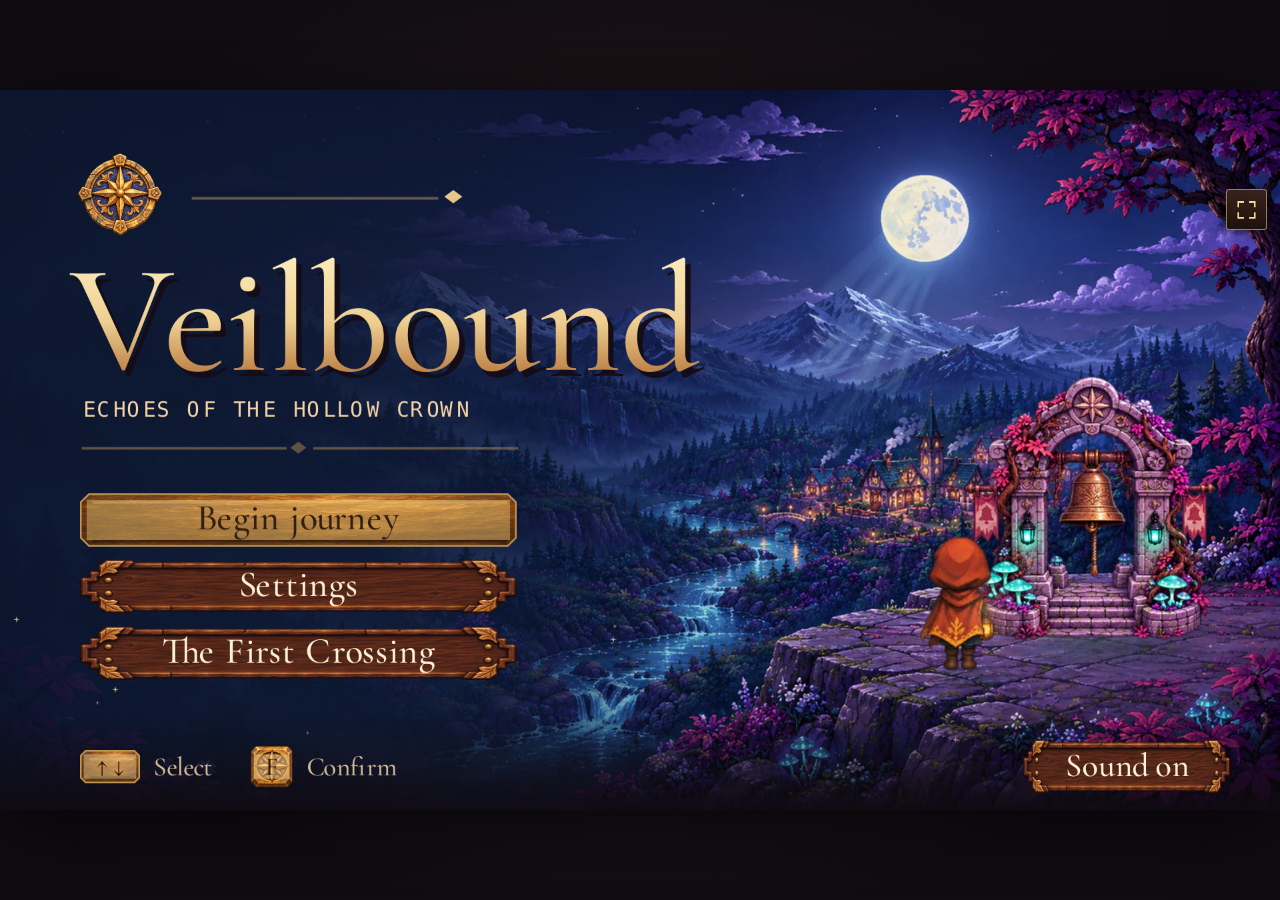
==== commit 1e34bbde: "Polish Veilbound and publish The First Crossing" ====
--- a/play/index.html
+++ b/play/index.html
@@ -8,7 +8,7 @@
     />
     <meta name="theme-color" content="#10191c" />
     <title>Veilbound · Echoes of the Hollow Crown</title>
-    <link rel="stylesheet" href="./menu.css?v=ultra" />
+    <link rel="stylesheet" href="./menu.css?v=crossing" />
   </head>
   <body>
     <main>
@@ -37,6 +37,8 @@
       </button>
       <p id="fullscreen-status" role="status" hidden></p>
     </main>
+    <p id="journey-status" class="journey-status" aria-live="polite" hidden></p>
+    <p id="spoken-line" class="screen-reader-only" aria-live="polite"></p>
     <div id="touch" aria-label="Touch controls" hidden>
       <section id="pad"></section>
       <section id="buttons"></section>
@@ -231,6 +233,13 @@
                 ></span
               ><input type="checkbox" data-option="fast"
             /></label>
+            <label class="pref-toggle"
+              ><span
+                >Follow the trail<small
+                  >Show the next objective and its route</small
+                ></span
+              ><input type="checkbox" data-option="guidance"
+            /></label>
             <button type="button" class="pref-action" data-command="bindings">
               Keyboard bindings <span aria-hidden="true">›</span>
             </button>
@@ -247,8 +256,10 @@
     </dialog>
     <input hidden id="loadfile" type="file" accept=".json,application/json" />
     <script src="./presentation.js?v=ultra"></script>
-    <script src="./ui.js?v=ultra"></script>
-    <script src="./field-art.js?v=ultra"></script>
+    <script src="./ui.js?v=crossing"></script>
+    <script src="./field-art.js?v=crossing"></script>
+    <script src="./journey.js?v=crossing"></script>
+    <script src="./showcase.js?v=crossing"></script>
     <script>
       "use strict";
       const cv = document.querySelector("canvas"),
@@ -334,9 +345,38 @@
       function loadPaintedArt() {
         for (const name of Object.keys(fieldSheets))
           paintedArt[name] = new Image();
-        for (const [name, image] of Object.entries(paintedArt)) {
+        const opening = [
+          "moonlit-valley",
+          "rowan",
+          "village",
+          "village-ground",
+          "kit-sign",
+          "kit-surfaces",
+          "kit-fittings",
+          "interface",
+          "instruments",
+          "world-surfaces",
+          "region-props",
+          "entrances-early",
+        ];
+        const names = [
+          ...opening,
+          ...Object.keys(paintedArt).filter((name) => !opening.includes(name)),
+        ];
+        for (const name of names) {
+          const image = paintedArt[name];
+          image.decoding = "async";
+          image.fetchPriority = opening.includes(name) ? "high" : "low";
           image.onload = () => {
-            roomCache = titleCache = null;
+            if (["moonlit-valley", "village", "rowan"].includes(name))
+              titleCache = null;
+            if (
+              !/^(foes-|warders-|kit-|guardians|last-bell|instruments|villagers)/.test(
+                name,
+              )
+            )
+              roomCache = null;
+            if (name === "kit-sign" || name === "kit-surfaces") hudTrim = null;
             previewFrame = -1;
             if (
               [
@@ -817,8 +857,9 @@
           master: 100,
           music: 35,
           sfx: 55,
-          sound: false,
-          reduced: false,
+          sound: true,
+          guidance: true,
+          reduced: matchMedia("(prefers-reduced-motion: reduce)").matches,
           fast: false,
           keys: structuredClone(baseKeys),
         },
@@ -939,6 +980,7 @@
       function save() {
         S.x = p.x;
         S.y = p.y;
+        if (showcase) return true;
         try {
           localStorage.setItem(KEY, JSON.stringify(S));
           saved = true;
@@ -961,11 +1003,13 @@
         dialog = { w, s, age: 0 };
         after = fn || null;
         mode = "talk";
-        held.clear();
+        document.getElementById("spoken-line").textContent = w + ". " + s;
+        clearInput();
       }
       function finishTalk() {
         mode = "play";
         dialog = null;
+        document.getElementById("spoken-line").textContent = "";
         const fn = after;
         after = null;
         if (fn) fn();
@@ -993,6 +1037,10 @@
         wake();
       }
       const rawKeys = new Set();
+      let padPrevious = new Set();
+      let inputMethod = matchMedia("(pointer: coarse)").matches
+        ? "touch"
+        : "keyboard";
       function syncHeld() {
         held = new Set([
           ...Array.from(rawKeys, readAction).filter(Boolean),
@@ -1011,17 +1059,32 @@
           return;
         if (bindAction) {
           e.preventDefault();
-          for (const k in opts.keys)
-            opts.keys[k] = opts.keys[k].filter((v) => v !== e.code);
-          opts.keys[bindAction] = [e.code];
+          if (e.code !== "Escape") {
+            const displaced = readAction(e.code);
+            if (displaced && displaced !== bindAction) {
+              const remaining = opts.keys[displaced].filter(
+                (key) => key !== e.code,
+              );
+              opts.keys[displaced] = remaining.length
+                ? remaining
+                : opts.keys[bindAction].slice(0, 1);
+            }
+            opts.keys[bindAction] = [e.code];
+            soundSave();
+          }
           bindAction = null;
-          soundSave();
           return;
         }
+        if (
+          e.code === "Tab" &&
+          (mode === "title" || e.target instanceof HTMLButtonElement)
+        )
+          return;
         let a = readAction(e.code);
         if (a) {
           e.preventDefault();
           if (!e.repeat) {
+            inputMethod = "keyboard";
             down(a);
             rawKeys.add(e.code);
           }
@@ -1036,9 +1099,11 @@
         pressed.clear();
         rawKeys.clear();
         touch.clear();
+        actionPointers.clear();
         for (const button of touchArtwork.values())
           button.classList.remove("held");
-        padHeld.clear();
+        padHeld = new Set();
+        p.buffer = null;
       }
       function pause() {
         if (mode === "play") {
@@ -1051,7 +1116,8 @@
       document.addEventListener("visibilitychange", () => {
         if (document.hidden) pause();
       });
-      const touchArtwork = new Map();
+      const touchArtwork = new Map(),
+        actionPointers = new Map();
       for (const [id, controls] of [
         [
           "pad",
@@ -1102,6 +1168,10 @@
             button.onpointerdown = (e) => {
               e.preventDefault();
               button.setPointerCapture(e.pointerId);
+              inputMethod = "touch";
+              if (!actionPointers.has(action))
+                actionPointers.set(action, new Set());
+              actionPointers.get(action).add(e.pointerId);
               touch.add(action);
               button.classList.add("held");
               down(action);
@@ -1109,7 +1179,11 @@
             button.onlostpointercapture =
               button.onpointercancel =
               button.onpointerup =
-                () => {
+                (e) => {
+                  const active = actionPointers.get(action);
+                  active?.delete(e.pointerId);
+                  if (active?.size) return;
+                  actionPointers.delete(action);
                   touch.delete(action);
                   button.classList.remove("held");
                   syncHeld();
@@ -1120,12 +1194,15 @@
       }
       const refreshTouchShell = mountTouchShell();
       function gamepad() {
-        let gp = navigator.getGamepads?.()[0];
+        let gp = Array.from(navigator.getGamepads?.() || []).find(
+          (pad) => pad && pad.connected !== false,
+        );
         if (!gp) {
           if (padHeld.size) {
-            padHeld.clear();
+            padHeld = new Set();
             syncHeld();
           }
+          padPrevious.clear();
           return;
         }
         let next = new Set();
@@ -1154,7 +1231,13 @@
         if (x > 0.4) next.add("right");
         if (y < -0.4) next.add("up");
         if (y > 0.4) next.add("down");
-        for (let a of next) if (!padHeld.has(a)) pressed.add(a);
+        for (let a of next)
+          if (!padPrevious.has(a)) {
+            inputMethod = "gamepad";
+            pressed.add(a);
+            wake();
+          }
+        padPrevious = next;
         padHeld = next;
         syncHeld();
       }
@@ -6483,6 +6566,15 @@
             ],
             "#fac078",
           );
+          const span = elite ? 49 : 30;
+          g.strokeStyle = "#fac085a8";
+          g.lineWidth = 0.84;
+          g.setLineDash([2.05, 2.45]);
+          g.beginPath();
+          g.moveTo(ax + dx * 4, ay + dy * 4);
+          g.lineTo(X + dx * span, Y + dy * span);
+          g.stroke();
+          g.setLineDash([]);
         }
         const Y0 = Math.max(48, y - (m.big === 2 ? 55 : elite ? 36 : 26));
         petalGlyph(X, Y0, 4.1, "#643147");
@@ -6492,6 +6584,18 @@
         g.restore();
       }
       function impactArt(m, y) {
+        if (m.deflect) {
+          const spread = (15 - m.deflect) * 0.54;
+          ovalLine(
+            m.x,
+            y - 9,
+            7 + spread,
+            4.2 + spread * 0.6,
+            "#bfe5edb5",
+            0.9,
+          );
+          petalGlyph(m.x + 3, y - 13, 2.7, "#edfaff");
+        }
         if (!m.hurt) return;
         const a = clamp(m.hurt / 12, 0, 1);
         const palette = m.big && m.open ? "#b7ffe4" : "#ffe3ae";
@@ -7796,29 +7900,10 @@
           renderMiniature(m, 0);
         });
       }
-      function boulderLip(x, y, w, h, c, seed) {
-        for (let i = 0; i < Math.ceil(w / 4.6); i++) {
-          const X = x + i * 4.6,
-            s = Math.min(4.8, x + w - X),
-            d = h * (0.51 + grain(i, seed) * 0.46);
-          if (s <= 0) continue;
-          poly(
-            [
-              [X, y],
-              [X + s, y],
-              [X + s * 0.91, y + d * 0.74],
-              [X + s * 0.49, y + d],
-              [X, y + d * 0.8],
-            ],
-            c[i % 3 === 0 ? 2 : i % 2],
-          );
-          line(X + 0.36, y + d * 0.57, X + s * 0.7, y + d * 0.71, c[1]);
-        }
-      }
       function hazardArt(o) {
         const { x, y, w, h } = o,
           theme = S.d >= 0 ? S.d : S.area % 10,
-          [deep, stone, hi] = dungeonColors[theme],
+          [, , hi] = dungeonColors[theme],
           path = o.type === "echo" || o.type === "lightwalk",
           activeBridge = path
             ? scene.light > 0
@@ -7829,43 +7914,16 @@
                   Math.abs(n.x - (x + w / 2)) < 59 &&
                   Math.abs(n.y - (y + h / 2)) < 13,
               );
+        if (!o.vertical) chasmArt(o, theme);
+        if (path && activeBridge) {
+          steppingStonesArt(o);
+          return;
+        }
+        if (o.vertical) return;
         g.save();
         g.beginPath();
         g.rect(x, y, w, h);
         g.clip();
-        const depth = g.createLinearGradient(0, y, 0, y + h);
-        depth.addColorStop(0, "#141b32");
-        depth.addColorStop(0.51, "#0a1120");
-        depth.addColorStop(1, deep);
-        g.fillStyle = depth;
-        g.fillRect(x, y, w, h);
-        boulderLip(x, y, w, 3.8, [deep, stone, hi + "a8"], Math.round(y));
-        boulderLip(
-          x,
-          y + h - 2.9,
-          w,
-          3.8,
-          [stone, deep, hi + "8d"],
-          Math.round(y + 7),
-        );
-        for (let s of [-1, 1]) {
-          for (let i = 0; i < Math.ceil(h / 5); i++) {
-            const X = s < 0 ? x : x + w,
-              Y = y + i * 5,
-              n = 2 + grain(i, w) * 2.51;
-            poly(
-              [
-                [X, Y],
-                [X + s * -n, Y + 1],
-                [X + s * -(n * 0.78), Y + 5],
-                [X, Y + 5],
-              ],
-              i % 2 ? stone : deep,
-            );
-            if (i % 2 === 0)
-              rect(X + (s < 0 ? 0.2 : -0.62), Y + 0.9, 0.53, 2, hi + "66");
-          }
-        }
         if (o.type === "gear") {
           const frozen = !!scene.frozen,
             phase = frozen || opts.reduced ? 0 : Math.floor(tick / 6) % 8;
@@ -7899,64 +7957,38 @@
           }
         } else if (activeBridge) {
           const center = y + h * 0.5;
-          if (path) {
-            const cols = ["#6d9c9d", "#9bd7c9", "#d8f3db"];
-            for (let j = 1; j < w; j += 5.4) {
-              const X = x + j;
+          for (let s of [-1, 0, 1]) {
+            const y0 = center + s * 2.42;
+            for (let j = 0; j < w - 1; j += 2.58) {
+              const X = x + j,
+                Y = y0 + Math.sin(j * 0.215 + s) * 1.78;
               poly(
                 [
-                  [X, center - 4.1],
-                  [X + 4.8, center - 4.58],
-                  [X + 5.27, center + 2.7],
-                  [X + 0.54, center + 4],
+                  [X, Y],
+                  [X + 2.87, Y - 0.45],
+                  [X + 2.72, Y + 1.43],
+                  [X, Y + 1.78],
                 ],
-                cols[0],
+                s === 0 ? "#ba975e" : "#92784c",
               );
-              rect(X + 0.63, center - 3.68, 4.15, 0.78, cols[2]);
-              if (j % 3 < 1.5)
-                petalGlyph(X + 2.71, center - 0.25, 1.03, cols[1]);
+              if (j % 5.16 < 1)
+                enamelLeaf(
+                  X + 1.77,
+                  Y - 0.2,
+                  -0.6,
+                  2.38,
+                  s === 0 ? "#b5c06e" : "#778e58",
+                );
             }
-          } else {
-            for (let s of [-1, 0, 1]) {
-              const y0 = center + s * 2.42;
-              for (let j = 0; j < w - 1; j += 2.58) {
-                const X = x + j,
-                  Y = y0 + Math.sin(j * 0.215 + s) * 1.78;
-                poly(
-                  [
-                    [X, Y],
-                    [X + 2.87, Y - 0.45],
-                    [X + 2.72, Y + 1.43],
-                    [X, Y + 1.78],
-                  ],
-                  s === 0 ? "#ba975e" : "#92784c",
-                );
-                if (j % 5.16 < 1)
-                  enamelLeaf(
-                    X + 1.77,
-                    Y - 0.2,
-                    -0.6,
-                    2.38,
-                    s === 0 ? "#b5c06e" : "#778e58",
-                  );
-              }
-            }
-          }
-        } else {
-          for (let j = 0; j < 6; j++) {
-            const X = x + 3 + grain(j, w) * Math.max(0, w - 7),
-              Y = y + h * 0.36 + grain(j, h) * h * 0.42;
-            rect(X + 0.15, Y + 0.22, 1.67, 0.71, hi + "25");
-            rect(X, Y - 0.17, 0.77, 0.65, stone + "63");
-          }
-          if (path)
-            for (let s of [-1, 1])
-              petalGlyph(
-                x + w * 0.5 + s * (w * 0.5 - 3),
-                y + h * 0.5,
-                1.54,
-                hi + "75",
-              );
+          }
+        } else if (path) {
+          for (const side of [-1, 1])
+            petalGlyph(
+              x + w * 0.5 + side * (w * 0.5 - 3),
+              y + h * 0.5,
+              1.54,
+              hi + "75",
+            );
         }
         g.restore();
       }
@@ -8147,14 +8179,11 @@
         caveName = () =>
           ["Bellringer Trial", "The Long Throw", "Pilgrim Vault"][S.area % 3],
         goal = () => {
-          let i = names.findIndex((n, i) => !S.done.includes(i));
-          return i < 0
-            ? "Explore the restored kingdoms."
-            : "Seek " +
-                names[i] +
-                " in " +
-                (i < 4 ? places : gloam)[sites[i]] +
-                ".";
+          const objective = journeyObjective();
+          return objective
+            ? objective.title +
+                (objective.detail ? " · " + objective.detail : "")
+            : "Explore at your own pace.";
         };
       function obj(type, x, y, extra = {}) {
         let o = { type, x, y, ...extra };
@@ -8166,6 +8195,7 @@
       }
       function newRoom(x, y) {
         hitstop = 0;
+        realmTransition = null;
         p = freshPlayer(x, y);
         scene = {
           obj: [],
@@ -8188,7 +8218,8 @@
           seed: 59 + loc() * 97 + (S.d + 1) * 211 + S.r * 43,
         };
         particles.forEach((q) => (q.t = 0));
-        if (S.d >= 0) dungeonRoom();
+        if (showcase) buildShowcaseRoom();
+        else if (S.d >= 0) dungeonRoom();
         else if (S.cave) caveRoom();
         else surface();
         roomCache = null;
@@ -8219,6 +8250,7 @@
       function surfaceConnection(a, b, world) {
         const route = Math.min(a, b) + "-" + Math.max(a, b);
         if (world) {
+          if ((a === 5 || b === 5) && !stableVeil()) return false;
           if (route === "9-10") return !!S.flags.bridge;
           if (route === "3-7") return S.done.includes(7);
           if (route === "4-8") return has(8);
@@ -8574,9 +8606,13 @@
         if ([1, 2, 4, 6, 8, 9].includes(d)) obj("machine", 124, 133, { id: d });
         if (d === 8) obj("node", 233, 127);
       }
-      function locked(to) {
+      function locked(to, from = S.r) {
         if (S.d < 0 || to < 0) return "";
-        let r = S.r,
+        if (showcase)
+          return to === 11 && !showcaseSealsReady()
+            ? "Ring both brass receivers."
+            : "";
+        let r = from,
           f = D().flags;
         if (r === 7 && to === 11 && !S.done.includes(S.d))
           return "The heart chamber opens this passage after victory.";
@@ -8599,6 +8635,10 @@
         return "";
       }
       function go(dir) {
+        if (showcase) {
+          leaveShowcaseRoom(dir);
+          return;
+        }
         let e = scene.exits.find((e) => e.dir === dir);
         if (!e) return;
         let msg = locked(e.to);
@@ -8648,6 +8688,7 @@
           dir === "down" ? 43 : dir === "up" ? 195 : 119,
         );
         if (S.d >= 0 && S.r === 10) checkpoint();
+        else save();
         if (S.d === 3 && S.r === 10 && !S.flags.firstAsh) {
           S.flags.firstAsh = true;
           log(
@@ -8694,21 +8735,14 @@
         toast(names[d]);
       }
       function cross() {
-        if (![0, 1, 2, 3].every((i) => S.done.includes(i))) {
+        if (!stableVeil() && !(S.area === 5 && has(10))) {
           say(
             "Veil Lantern",
-            "In the glass, Bellwick is empty. Four sanctuary seals will steady this crossing.",
+            "This arch is too faint to cross. Bellwick’s arch can hold until the four seals are restored.",
           );
           return;
         }
-        let x = p.x,
-          y = p.y;
-        S.world = 1 - S.world;
-        newRoom(x, y);
-        flash = 24;
-        cue("open");
-        checkpoint();
-        toast(S.world ? "The Gloam" : "Aurelia");
+        crossRealm(p.x, p.y);
       }
       function grant(i) {
         if (has(i)) return;
@@ -8895,7 +8929,13 @@
       };
       function near() {
         return scene.obj
-          .filter((o) => labels[o.type] && !o.gone && dist(p, o) < 21)
+          .filter(
+            (o) =>
+              labels[o.type] &&
+              !o.gone &&
+              (o.type !== "token" || S.quests[o.id] === 1) &&
+              dist(p, o) < (o.type === "guide" && !has(10) ? 24 : 21),
+          )
           .sort((a, b) => dist(a, p) - dist(b, p))[0];
       }
       function interact() {
@@ -8910,6 +8950,7 @@
           if (S.d >= 0 && S.r === 7 && p.y > 177) go("down");
           return;
         }
+        if (showcase && showcaseInteraction(o)) return;
         switch (o.type) {
           case "counter": {
             let msgs = {
@@ -9019,15 +9060,22 @@
               grant(10);
               say(
                 "Merin, the bellwarden",
-                "Ione left you this Burst Satchel. Look for pale cracks in old stones. The orchard sanctuary lies northwest.",
+                "Take the satchel. Raise Ione’s lantern at the little arch east of the square. If she left a trace, it might be on the other side.",
               );
-            } else
+            } else {
+              if (S.world && !S.flags.heardEcho) {
+                S.flags.heardEcho = true;
+                save();
+              }
               say(
                 S.world ? "Nelle, the echo guide" : "Merin, the bellwarden",
                 S.world
-                  ? "Ione is holding the final crossing from inside. Gather the fragments and bring her home."
+                  ? stableVeil()
+                    ? "Ione is holding the final crossing from inside. Gather the fragments and bring her home."
+                    : "She came through carrying a bell that wouldn’t ring. The old roads are closed until you restore the four seals. Go back through the arch and find her trail at Mossbell."
                   : goal(),
               );
+            }
             break;
           case "bell":
             S.hp = S.max;
@@ -9285,7 +9333,7 @@
       function expose(n) {
         let m = scene.mobs.find((m) => m.big === 2);
         if (!m) return;
-        m.open = n;
+        m.open = m.openMax = n;
         m.phase = "recover";
         m.cycle = n;
         scene.obj
@@ -9293,7 +9341,21 @@
           .forEach((o) => (o.on = false));
         burst(m.x, m.y, colors[S.d], 15);
         toast("Core exposed · strike now");
-        tone(750, 0.23);
+        chimeNote(659.25, 0.32, 0.104);
+        chimeNote(987.77, 0.43, 0.08, false, 0.07);
+      }
+      function deflect(m) {
+        m.deflect = 15;
+        burst(m.x, m.y - 8, "#a9d5e4", 4);
+        tone(236, 0.095, "triangle", 0.1, false, 0, 360);
+        chimeNote(955, 0.13, 0.057);
+        if (opts.guidance && m.big && !scene.guardHint) {
+          scene.guardHint = true;
+          toast(
+            m.big === 1 ? "Strike after the warder lunges" : bossHints[S.d],
+          );
+        }
+        return false;
       }
       function hurtMob(m, n, source = "sword") {
         if (m.hp <= 0 || m.hurt > 0) return false;
@@ -9302,19 +9364,13 @@
         if (m.big === 2 && !m.open) {
           if (source === "sword" && S.d === 9 && m.form && scene.light > 0)
             expose(130);
-          else {
-            tone(170, 0.08, "triangle");
-            return false;
-          }
+          else return deflect(m);
         }
         if (m.big === 1 && m.phase !== "recover" && m.stun <= 0) {
-          if (source === "sword") {
-            tone(120, 0.06);
-            return false;
-          }
+          if (source === "sword") return deflect(m);
         }
         if (!m.big && m.role === 3 && m.phase === "warn" && source === "sword")
-          return false;
+          return deflect(m);
         m.hp -= n;
         m.hurt = 12;
         let [x, y] = unit(m.x - p.x, m.y - p.y);
@@ -9358,6 +9414,10 @@
         return true;
       }
       function win() {
+        if (showcase) {
+          finishShowcase();
+          return;
+        }
         let d = S.d;
         if (!S.done.includes(d)) S.done.push(d);
         S.max += 2;
@@ -9426,13 +9486,15 @@
           ((x - p.x) * p.fx + (y - p.y) * p.fy >= -2 || S.flags.guard)
         ) {
           burst(p.x, p.y, "#b9daeb");
-          tone(370, 0.1, "triangle");
+          p.guardImpact = 13;
+          tone(370, 0.12, "triangle", 0.086, false, 0, 510);
+          chimeNote(820, 0.17, 0.038);
           p.inv = 14;
           return;
         }
         S.hp--;
         p.inv = 72;
-        flash = 5;
+        p.hitPulse = 14;
         tone(90, 0.25, "triangle");
         if (hazard) {
           [p.x, p.y] = p.safe;
@@ -9455,7 +9517,11 @@
         p.inv = 100;
         mode = "play";
         save();
-        toast("Returned to the last bell");
+        toast(
+          showcase
+            ? "Returned to the last checkpoint"
+            : "Returned to the last bell",
+        );
       }
       function inside(x, y, o, pad = 0) {
         return (
@@ -9465,8 +9531,9 @@
           y < o.y + o.h + pad
         );
       }
-      function bridged(x, y) {
+      function bridged(x, y, stable = false) {
         if (
+          !stable &&
           scene.light > 0 &&
           scene.traps.some(
             (o) => ["echo", "lightwalk"].includes(o.type) && inside(x, y, o, 2),
@@ -9480,7 +9547,8 @@
               Math.abs(x - o.x) < 31 &&
               Math.abs(y - o.y) < 10,
           ) ||
-          (scene.roots > 0 &&
+          (!stable &&
+            scene.roots > 0 &&
             scene.obj.some(
               (o) =>
                 o.type === "node" &&
@@ -9489,10 +9557,10 @@
             ))
         );
       }
-      function waterAt(x, y) {
+      function waterAt(x, y, stable = false) {
         return (
           scene.water.some((o) => o.style !== "dry" && inside(x, y, o)) &&
-          !bridged(x, y)
+          !bridged(x, y, stable)
         );
       }
       function solid(x, y, mob = false) {
@@ -9523,10 +9591,12 @@
           (waterAt(x, y) && !has(1) && !mob)
         );
       }
-      function safePoint(x, y) {
+      function safePoint(x, y, stable = false) {
         return (
           !solid(x, y) &&
-          !scene.traps.some((o) => inside(x, y, o, 2) && !bridged(x, y))
+          (!stable || has(1) || !waterAt(x, y, true)) &&
+          (!scene.traps.some((o) => inside(x, y, o, 2)) ||
+            bridged(x, y, stable))
         );
       }
       function slide(actor, dx, dy, mob = false) {
@@ -9595,6 +9665,10 @@
         }
       }
       function targetHit(o, i) {
+        if (showcase && o.type === "target") {
+          activateShowcaseSeal(o, i);
+          return;
+        }
         if (o.type === "relay" && o.tool === i) {
           o.on = true;
           tone(800, 0.17);
@@ -9836,6 +9910,7 @@
           if (m.hp <= 0) continue;
           m.age++;
           if (m.hurt) m.hurt--;
+          if (m.deflect) m.deflect--;
           if (m.open) m.open--;
           if (m.stun) {
             m.stun--;
@@ -9936,7 +10011,7 @@
           return;
         }
         if (pressed.has("map")) {
-          openMenu("map");
+          openMenu(showcase ? "journal" : "map");
           return;
         }
         if (pressed.has("act")) {
@@ -9944,15 +10019,23 @@
           interact();
           if (mode !== "play" || scene !== old) return;
         }
-        for (let k of ["inv", "cd", "atk", "rest", "itemCD"]) if (p[k]) p[k]--;
+        for (let k of [
+          "inv",
+          "cd",
+          "atk",
+          "rest",
+          "itemCD",
+          "guardImpact",
+          "hitPulse",
+        ])
+          if (p[k]) p[k]--;
         let x = Number(held.has("right")) - Number(held.has("left")),
           y = Number(held.has("down")) - Number(held.has("up")),
           [dx, dy] = unit(x, y);
         if ((x || y) && !p.atk && !p.dash) {
-          if (
-            (x && !y) ||
-            (x && y && (pressed.has("left") || pressed.has("right")))
-          ) {
+          const side = pressed.has("left") || pressed.has("right");
+          const forward = pressed.has("up") || pressed.has("down");
+          if (x && (!y || side || (!forward && p.fy === 0))) {
             p.fx = Math.sign(x);
             p.fy = 0;
             p.face = p.fx;
@@ -9961,10 +10044,15 @@
             p.fy = Math.sign(y);
           }
         }
-        if (pressed.has("attack")) sword();
+        if (p.buffer && tick > p.buffer.until) p.buffer = null;
+        if (p.buffer?.action === "attack" && !p.cd && !p.dash && !p.carry) {
+          sword();
+          p.buffer = null;
+        }
         if (pressed.has("slot1")) use(S.slots[0]);
         if (pressed.has("slot2")) use(S.slots[1]);
-        if (pressed.has("dodge") && !p.rest && !p.atk && !p.carry) {
+        if (p.buffer?.action === "dodge" && !p.rest && !p.atk && !p.carry) {
+          p.buffer = null;
           p.dash = 8;
           p.rest = 42;
           p.ddx = dx || dy ? dx : p.fx;
@@ -10035,7 +10123,7 @@
           } else damage(p.x, p.y, true);
           if (mode !== "play") return;
         } else if (
-          safePoint(p.x, p.y) &&
+          safePoint(p.x, p.y, true) &&
           scene.age % 12 === 0 &&
           p.x > 19 &&
           p.x < 365 &&
@@ -13982,11 +14070,22 @@
         drawables.push([
           p.y,
           () => {
-            if (p.inv > 0 && tick % 8 < 3 && !opts.reduced) return;
             oval(p.x, p.y + 1, 7, 2.45, "#20203665");
             if (d >= 0 || w || S.cave)
               floorLight(p.x - 3.8, p.y - 3.2, 13, 8, "#f2ba75", 0.3);
+            g.save();
+            if (!opts.reduced && p.inv > 7 && p.hitPulse) g.globalAlpha = 0.77;
             hero(p.x, p.y, 1, p.face, p.step, p.fy < 0);
+            g.restore();
+            if (p.guardImpact)
+              ovalLine(
+                p.x + p.fx * 7,
+                p.y - 7 + p.fy * 4,
+                10 + (13 - p.guardImpact) * 0.54,
+                5.4 + (13 - p.guardImpact) * 0.36,
+                "#c4e9f4",
+                0.9,
+              );
             if (p.carry)
               objArt({ ...p.carry, gone: false, x: p.x, y: p.y - 17 });
             if (p.atk) slashArt(p.x, p.y);
@@ -14047,7 +14146,10 @@
           }
         }
         ambientArt();
+        paintRealmTransition();
         drawGameHud();
+        if (opts.guidance && mode === "play")
+          drawJourneyObjective(journeyObjective());
         if (mode === "play" && S.d >= 0 && S.r !== 11) {
           let e = scene.exits.find((e) =>
             e.dir === "left"
@@ -14073,8 +14175,10 @@
           !(o.type === "token" && S.quests[o.id] !== 1)
         ) {
           const y = Math.max(52, p.y - (artReady(paintedArt.rowan) ? 28 : 22));
-          interactionTag(o.label || labels[o.type], p.x, y);
-        }
+          if (!p.carry) interactionTag(interactionLabel(o), p.x, y, interact);
+        }
+        if (mode === "play" && p.carry)
+          interactionTag("Throw pot", p.x, p.y - 25, interact);
         if (noticeTime > 0 && mode === "play")
           statusRibbon(notice, 201.8, S.world ? "slate" : "wood");
         if (flash && !opts.reduced)
@@ -14133,11 +14237,37 @@
           .replace("Arrow", "")
           .replace("Escape", "Esc");
       }
+      function actionLabel(action) {
+        if (inputMethod === "touch")
+          return (
+            {
+              act: "Use",
+              attack: "Strike",
+              dodge: "Dodge",
+              shield: "Guard",
+              slot1: "I",
+              slot2: "II",
+            }[action] || bindingLabels[action]
+          );
+        if (inputMethod === "gamepad")
+          return (
+            {
+              act: "X",
+              attack: "A",
+              dodge: "B",
+              shield: "LB",
+              slot1: "Y",
+              slot2: "RB",
+            }[action] || bindingLabels[action]
+          );
+        return keyName(action);
+      }
       function hitBox(x, y, w, h, fn, label, active = false) {
         hot.push({ x, y, w, h, fn, label, active });
       }
       cv.onpointerdown = (e) => {
         e.preventDefault();
+        inputMethod = e.pointerType === "touch" ? "touch" : "keyboard";
         let b = cv.getBoundingClientRect(),
           x = ((e.clientX - b.left) * W) / b.width,
           y = ((e.clientY - b.top) * H) / b.height;
@@ -14164,6 +14294,8 @@
         uiPointer = null;
       };
       function start(cont) {
+        showcase = null;
+        crossingTitleScreen = false;
         if (cont) {
           try {
             let v = JSON.parse(localStorage.getItem(KEY));
@@ -14184,7 +14316,7 @@
           checkpoint();
           say(
             "Merin, the bellwarden",
-            "Rowan, Ione rang the west bell three nights ago. Her lantern came back alone. Take her satchel by the village green, then head northwest to Mossbell.",
+            "Rowan, the west bell rang three nights ago. Ione’s lantern came back without her. Come take her satchel. We’ll follow the light she left.",
           );
         } else
           toast(S.end ? "Pre-finale exploration · Crown dismantled" : place());
@@ -14207,7 +14339,24 @@
         titleLockup();
         if (noticeTime > 0) statusRibbon(notice, 179);
       }
+      function titleChoices() {
+        if (crossingTitleScreen)
+          return ["Begin the chapter", "Full journey", "Settings"];
+        return saved
+          ? ["Continue journey", "New journey", "Settings", crossingTitle]
+          : ["Begin journey", "Settings", crossingTitle];
+      }
       function titleChoose(i) {
+        if (crossingTitleScreen) {
+          if (i === 0) startShowcase();
+          else if (i === 1) leaveShowcase(true);
+          else openMenu("settings");
+          return;
+        }
+        if (i === titleChoices().length - 1) {
+          startShowcase();
+          return;
+        }
         if (saved) {
           if (i === 0) start(true);
           if (i === 1) openMenu("confirm");
@@ -14243,7 +14392,7 @@
           cv.focus({ preventScroll: true });
           if (settingsReturn === "pause") {
             openMenu("pause");
-            sel = 7;
+            sel = entries().indexOf("Settings");
             return;
           }
         }
@@ -14268,6 +14417,15 @@
       function entries() {
         switch (menu) {
           case "pause":
+            if (showcase)
+              return [
+                "Resume",
+                "Equipment",
+                "Quest journal",
+                "Return to checkpoint",
+                "Settings",
+                "Title screen",
+              ];
             return [
               "Resume",
               "Equipment",
@@ -14297,6 +14455,17 @@
       function menuChoose(n, change = 1) {
         let m = menu;
         if (m === "pause") {
+          if (showcase) {
+            [
+              closeMenu,
+              () => openMenu("inventory"),
+              () => openMenu("journal"),
+              retry,
+              () => openMenu("settings"),
+              leaveShowcase,
+            ][n]?.();
+            return;
+          }
           if (n === 0) closeMenu();
           else if (n <= 3) openMenu(["", "inventory", "map", "journal"][n]);
           else if (n === 4) {
@@ -14326,7 +14495,10 @@
           }
           closeMenu();
         } else if (m === "inventory" && S.items[n] !== undefined) {
-          S.slots[change < 0 ? 1 : 0] = S.items[n];
+          const slot = change < 0 ? 1 : 0;
+          const found = S.slots.indexOf(S.items[n]);
+          if (found >= 0 && found !== slot) S.slots[found] = S.slots[slot];
+          S.slots[slot] = S.items[n];
           save();
           tone(640, 0.1);
         }
@@ -14345,7 +14517,9 @@
       }
       document.querySelector("#loadfile").onchange = async (e) => {
         try {
-          let v = JSON.parse(await e.target.files[0].text());
+          const content = await e.target.files[0]?.text();
+          if (showcase) return;
+          const v = JSON.parse(content);
           if (!valid(v)) throw Error();
           if (preferences.open) preferences.close();
           S = v;
@@ -14355,6 +14529,7 @@
           save();
           toast("Journey imported");
         } catch {
+          if (showcase) return;
           if (menuFrom === "title") {
             mode = "title";
             say(
@@ -14366,8 +14541,9 @@
             mode = "play";
             toast("Invalid save file");
           }
-        }
-        e.target.value = "";
+        } finally {
+          e.target.value = "";
+        }
       };
       function step() {
         tick++;
@@ -14375,10 +14551,17 @@
         if (noticeTime) noticeTime--;
         if (flash) flash--;
         if (mode === "play") {
+          const action = pressed.has("dodge")
+            ? "dodge"
+            : pressed.has("attack")
+              ? "attack"
+              : null;
+          if (action) p.buffer = { action, until: tick + 7 };
+          if (showcase) showcase.ticks++;
           if (hitstop) hitstop--;
           else playerStep();
         } else if (mode === "title") {
-          let n = saved ? 3 : 2;
+          let n = titleChoices().length;
           if (pressed.has("down") || pressed.has("up"))
             sel = (sel + (pressed.has("down") ? 1 : n - 1)) % n;
           if (pressed.has("act") || pressed.has("attack")) titleChoose(sel);
@@ -14390,6 +14573,10 @@
             pressed.has("pause")
           )
             finishTalk();
+        } else if (mode === "showcaseComplete") {
+          if (pressed.has("up") || pressed.has("down")) sel = 1 - sel;
+          if (pressed.has("act") || pressed.has("attack"))
+            sel === 0 ? startShowcase() : leaveShowcase(true);
         } else if (mode === "ending" || mode === "defeat") {
           if (pressed.has("act") || pressed.has("attack")) retry();
         } else if (mode === "menu" && menu === "settings") {
@@ -14397,7 +14584,7 @@
         } else if (mode === "menu" && !bindAction) {
           if (
             pressed.has("pause") ||
-            (pressed.has("map") && menu === "map") ||
+            (pressed.has("map") && menu === (showcase ? "journal" : "map")) ||
             (pressed.has("inventory") && menu === "inventory")
           )
             closeMenu();
@@ -14434,6 +14621,8 @@
       }
       function paint() {
         hot = [];
+        if (mode !== "play" || !opts.guidance)
+          document.getElementById("journey-status").hidden = true;
         if (hudSettings.hidden !== (mode !== "play"))
           hudSettings.hidden = mode !== "play";
         const showFullscreen =
@@ -14455,6 +14644,7 @@
         if (mode === "title") title();
         else if (mode === "menu") paintGameMenu();
         else if (mode === "talk") paintDialogue();
+        else if (mode === "showcaseComplete") paintShowcaseComplete();
         else if (mode === "ending") paintEnding();
         else {
           drawScene();
@@ -14466,12 +14656,15 @@
         acc = 0;
       function loop(now) {
         if (!document.hidden) {
-          acc += Math.min(90, now - prev);
-          while (acc >= 1000 / 60) {
+          const interval = 1000 / 60;
+          acc += Math.min(90, Math.max(0, now - prev));
+          let advanced = false;
+          while (acc >= interval - 0.05) {
             step();
-            acc -= 1000 / 60;
-          }
-          paint();
+            acc -= interval;
+            advanced = true;
+          }
+          if (advanced) paint();
         } else acc = 0;
         prev = now;
         requestAnimationFrame(loop);
@@ -14684,6 +14877,8 @@
         }
         preferences.querySelector("[data-command=sample]").textContent =
           opts.sound ? "Preview mix" : "Enable sound & preview";
+        preferences.querySelector("[data-command=import]").hidden = !!showcase;
+        preferences.querySelector("[data-command=import]").hidden = !!showcase;
       }
       function showPreferences(fromBindings) {
         if (!fromBindings) preferenceTab = "graphics";
@@ -14750,7 +14945,7 @@
             openMenu("bindings");
             break;
           case "import":
-            document.getElementById("loadfile").click();
+            if (!showcase) document.getElementById("loadfile").click();
             break;
           case "sample":
             if (!opts.sound) {
@@ -14829,8 +15024,14 @@
       applyGraphics();
       applyBrightness();
       loadPaintedArt();
-      document.fonts.load("18px Veil Serif").catch(() => {});
-      if (new URLSearchParams(location.search).get("launch") === "1") {
+      document.fonts
+        .load("18px Veil Serif")
+        .then(() => (hudTrim = null))
+        .catch(() => {});
+      if (
+        !crossingTitleScreen &&
+        new URLSearchParams(location.search).get("launch") === "1"
+      ) {
         // A damaged save still gets the title screen and its explicit New Journey option.
         if (saved) start(true);
         else {
--- a/play/menu.css
+++ b/play/menu.css
@@ -223,18 +223,41 @@
   }
 }
 @media (pointer: coarse) and (orientation: portrait) {
+  body {
+    --portrait-scene-top: 4svh;
+    --portrait-scene-edge: calc(var(--portrait-scene-top) + 56.25vw);
+  }
+  body::before {
+    content: "";
+    position: fixed;
+    inset: var(--portrait-scene-edge) 0 0;
+    pointer-events: none;
+    background:
+      linear-gradient(#100c12e8 0%, #1210258f 50%, #100c12eb 100%),
+      url("./art/moonlit-valley.webp") 67% center / cover;
+  }
   main {
     align-self: start;
-    margin-top: 4svh;
+    margin-top: var(--portrait-scene-top);
   }
   #touch {
-    bottom: max(9svh, env(safe-area-inset-bottom));
+    bottom: max(6svh, env(safe-area-inset-bottom));
+    padding: 10px 8px;
+    border: 3px double #a27649bf;
+    border-radius: 5px;
+    background:
+      linear-gradient(#21130de0, #1c100de8),
+      var(--hide-texture) center / 215px 215px;
+    box-shadow: 0 12px 30px #08050ac7;
   }
   #touch-actions:not([hidden]) {
     display: block;
     position: fixed;
-    inset: calc(4svh + 56.25vw + 12px) 14px
-      max(15px, env(safe-area-inset-bottom));
+    inset: calc(var(--portrait-scene-edge) + 12px) 14px auto;
+    max-height: calc(
+      100dvh - var(--portrait-scene-edge) -
+        max(27px, env(safe-area-inset-bottom) + 12px)
+    );
     padding: 13px 13px 17px;
     overflow: auto;
     overscroll-behavior: contain;
@@ -498,6 +521,50 @@
   display: grid;
   gap: 3px;
 }
+.screen-reader-only,
+.journey-status {
+  position: absolute;
+  width: 1px;
+  height: 1px;
+  overflow: hidden;
+  clip-path: inset(50%);
+  white-space: nowrap;
+}
+@media (pointer: coarse) and (orientation: portrait) {
+  .journey-status {
+    position: fixed;
+    top: calc(var(--portrait-scene-edge) + clamp(10px, 2svh, 20px));
+    left: max(14px, env(safe-area-inset-left));
+    right: max(14px, env(safe-area-inset-right));
+    width: auto;
+    height: auto;
+    margin: 0;
+    padding: 10px 15px;
+    clip-path: none;
+    white-space: normal;
+    border: 3px double #ad8052;
+    background: #e7c290 var(--paper-texture) center / 270px 270px;
+    color: #3a2418;
+    font: 700 clamp(17px, 4.5vw, 22px) / 1.2 var(--serif);
+    box-shadow: 0 3px 16px #08050aa8;
+  }
+}
+@media (pointer: coarse) and (orientation: portrait) and (max-height: 600px) {
+  body {
+    --portrait-scene-top: max(6px, env(safe-area-inset-top));
+  }
+  #touch {
+    bottom: max(8px, env(safe-area-inset-bottom));
+    padding-block: 5px;
+  }
+  #touch section {
+    grid-template-columns: repeat(3, clamp(36px, 10.5vw, 47px));
+  }
+  .journey-status {
+    top: calc(var(--portrait-scene-edge) + 8px);
+    padding-block: 6px;
+  }
+}
 .pref-range > span,
 .pref-toggle,
 .pref-action {
